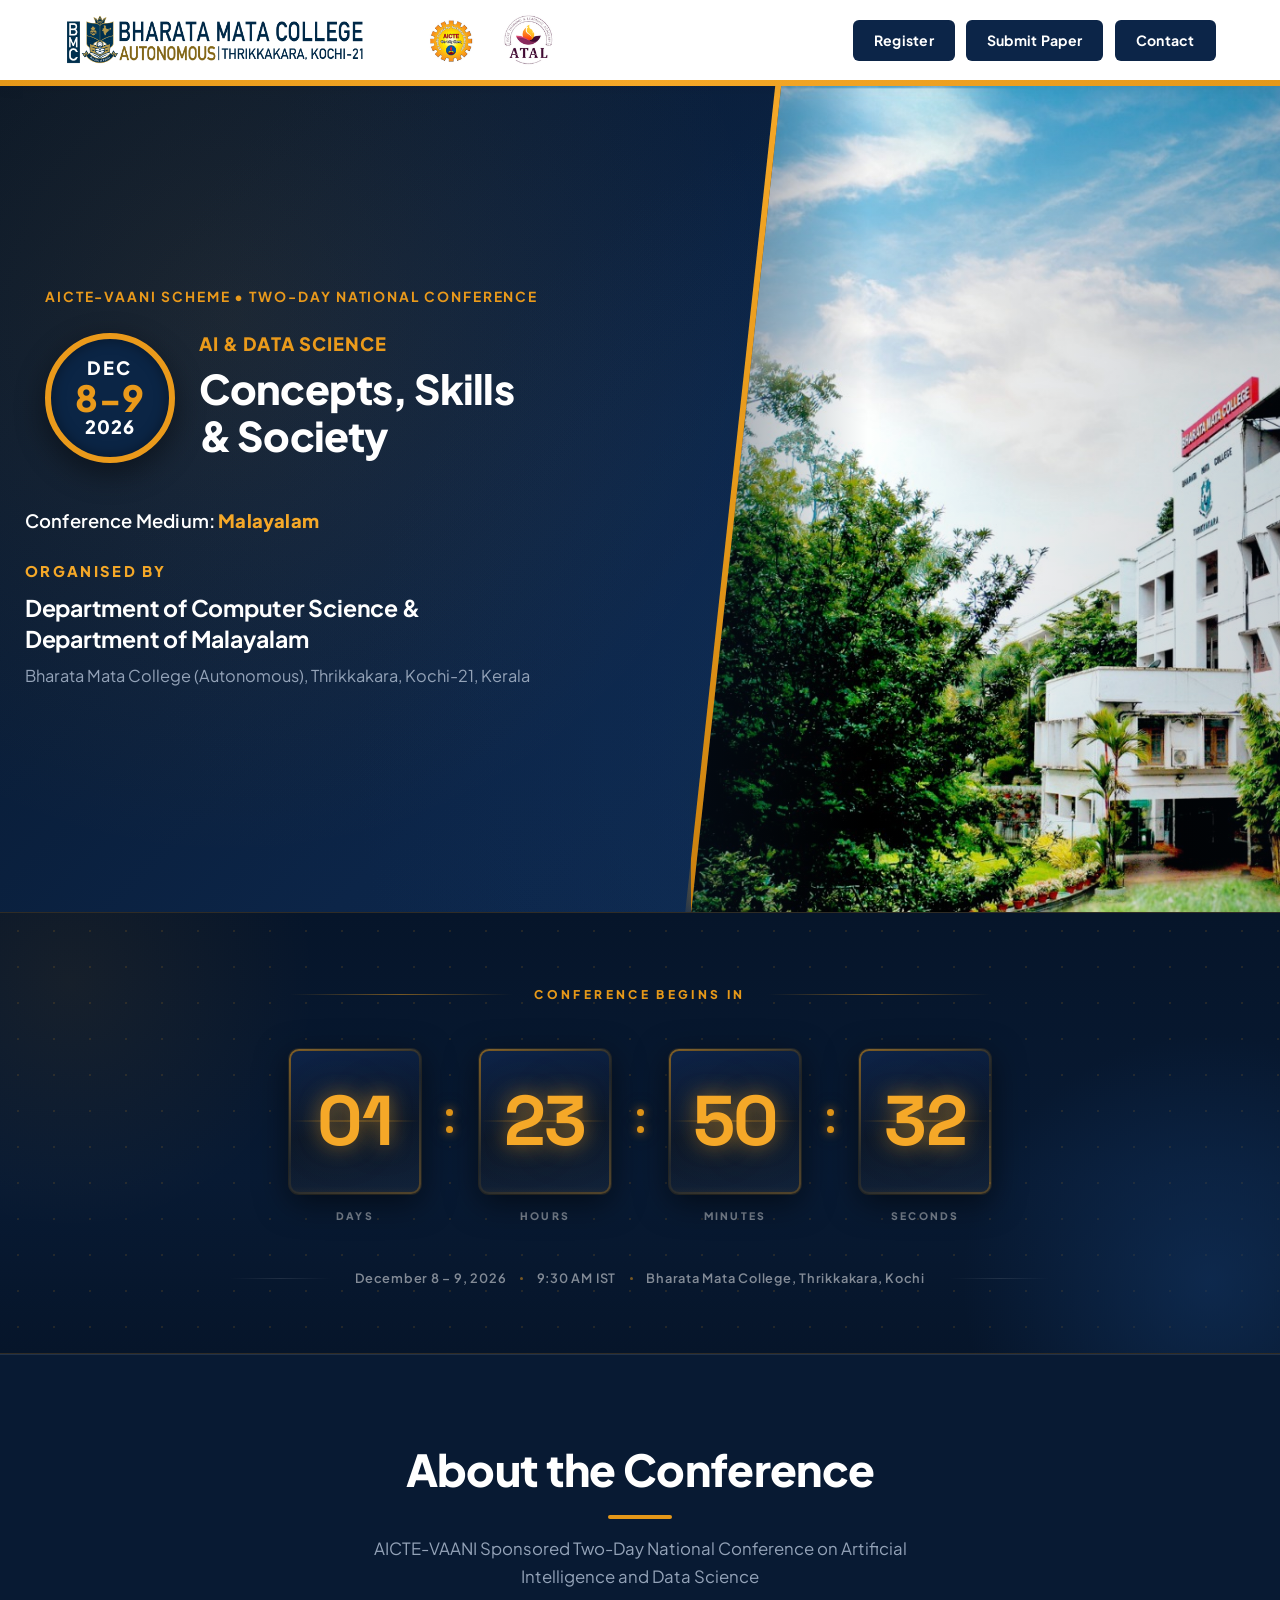
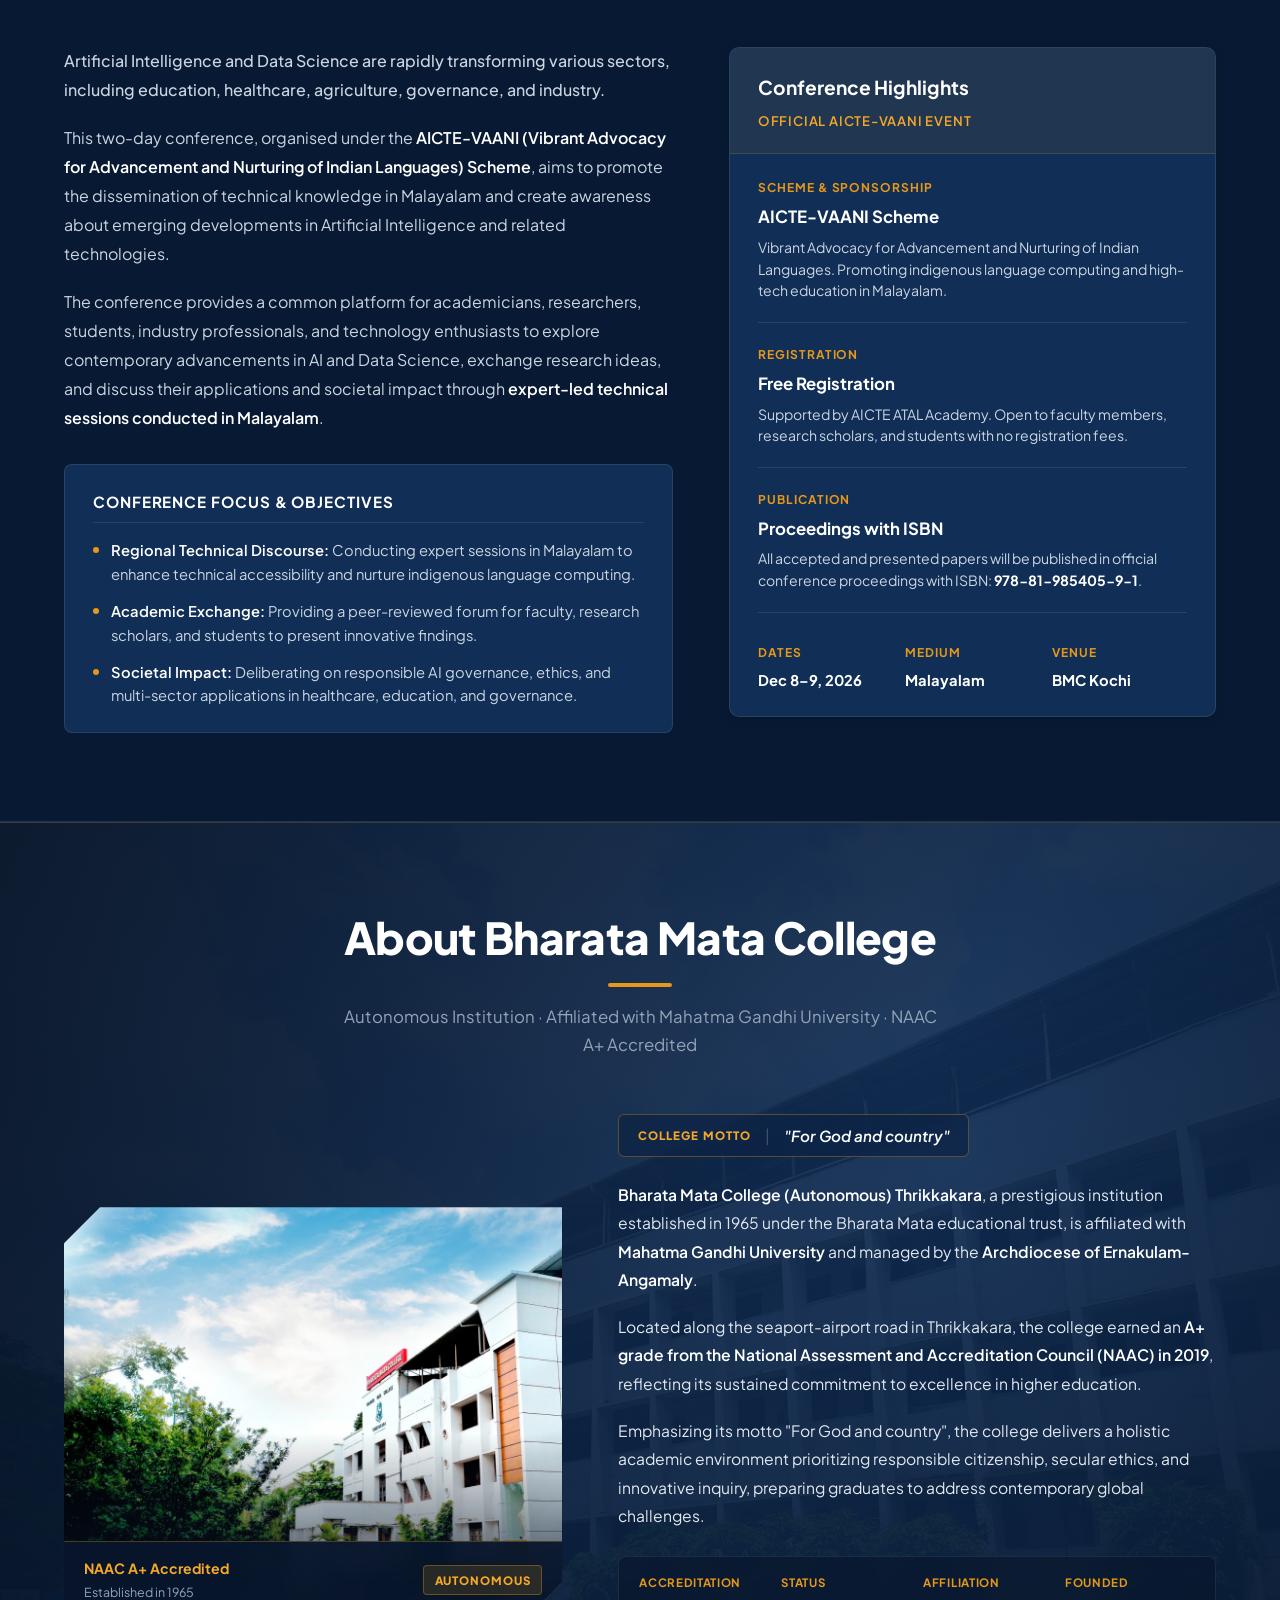
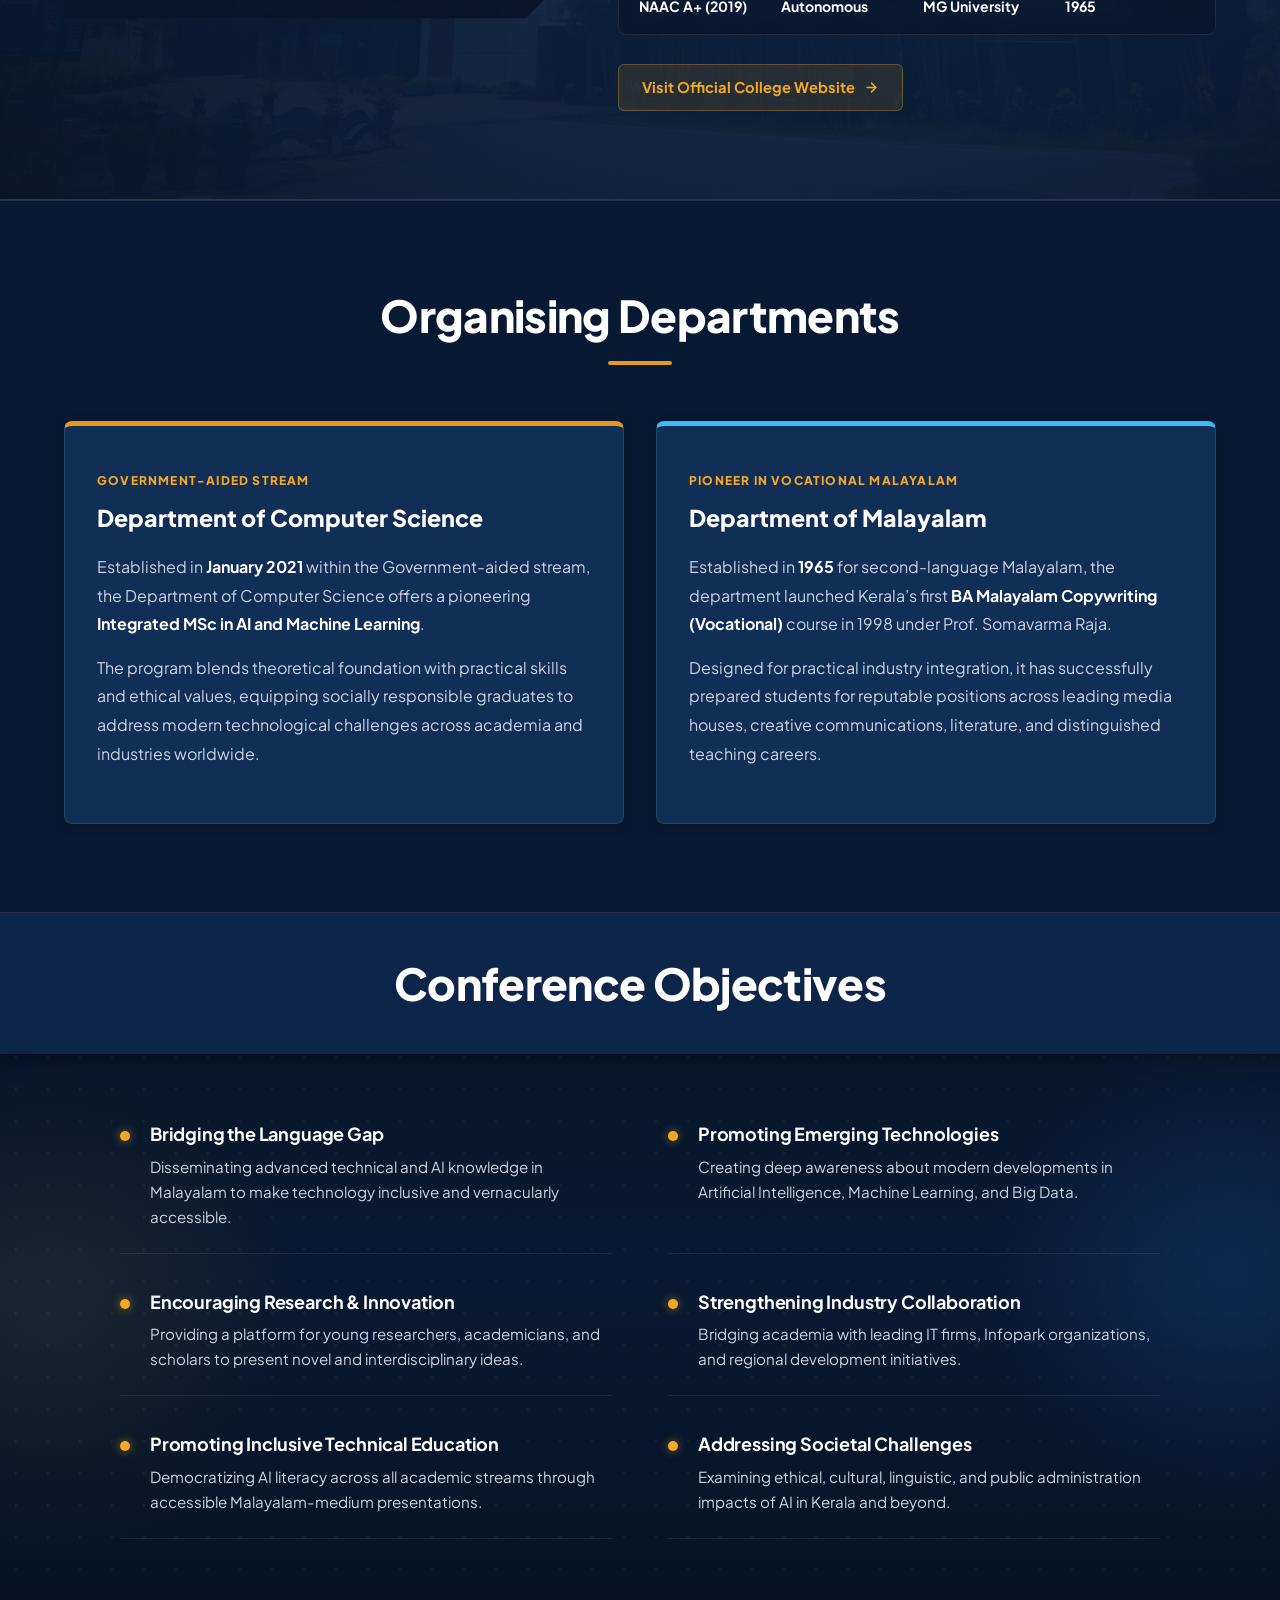
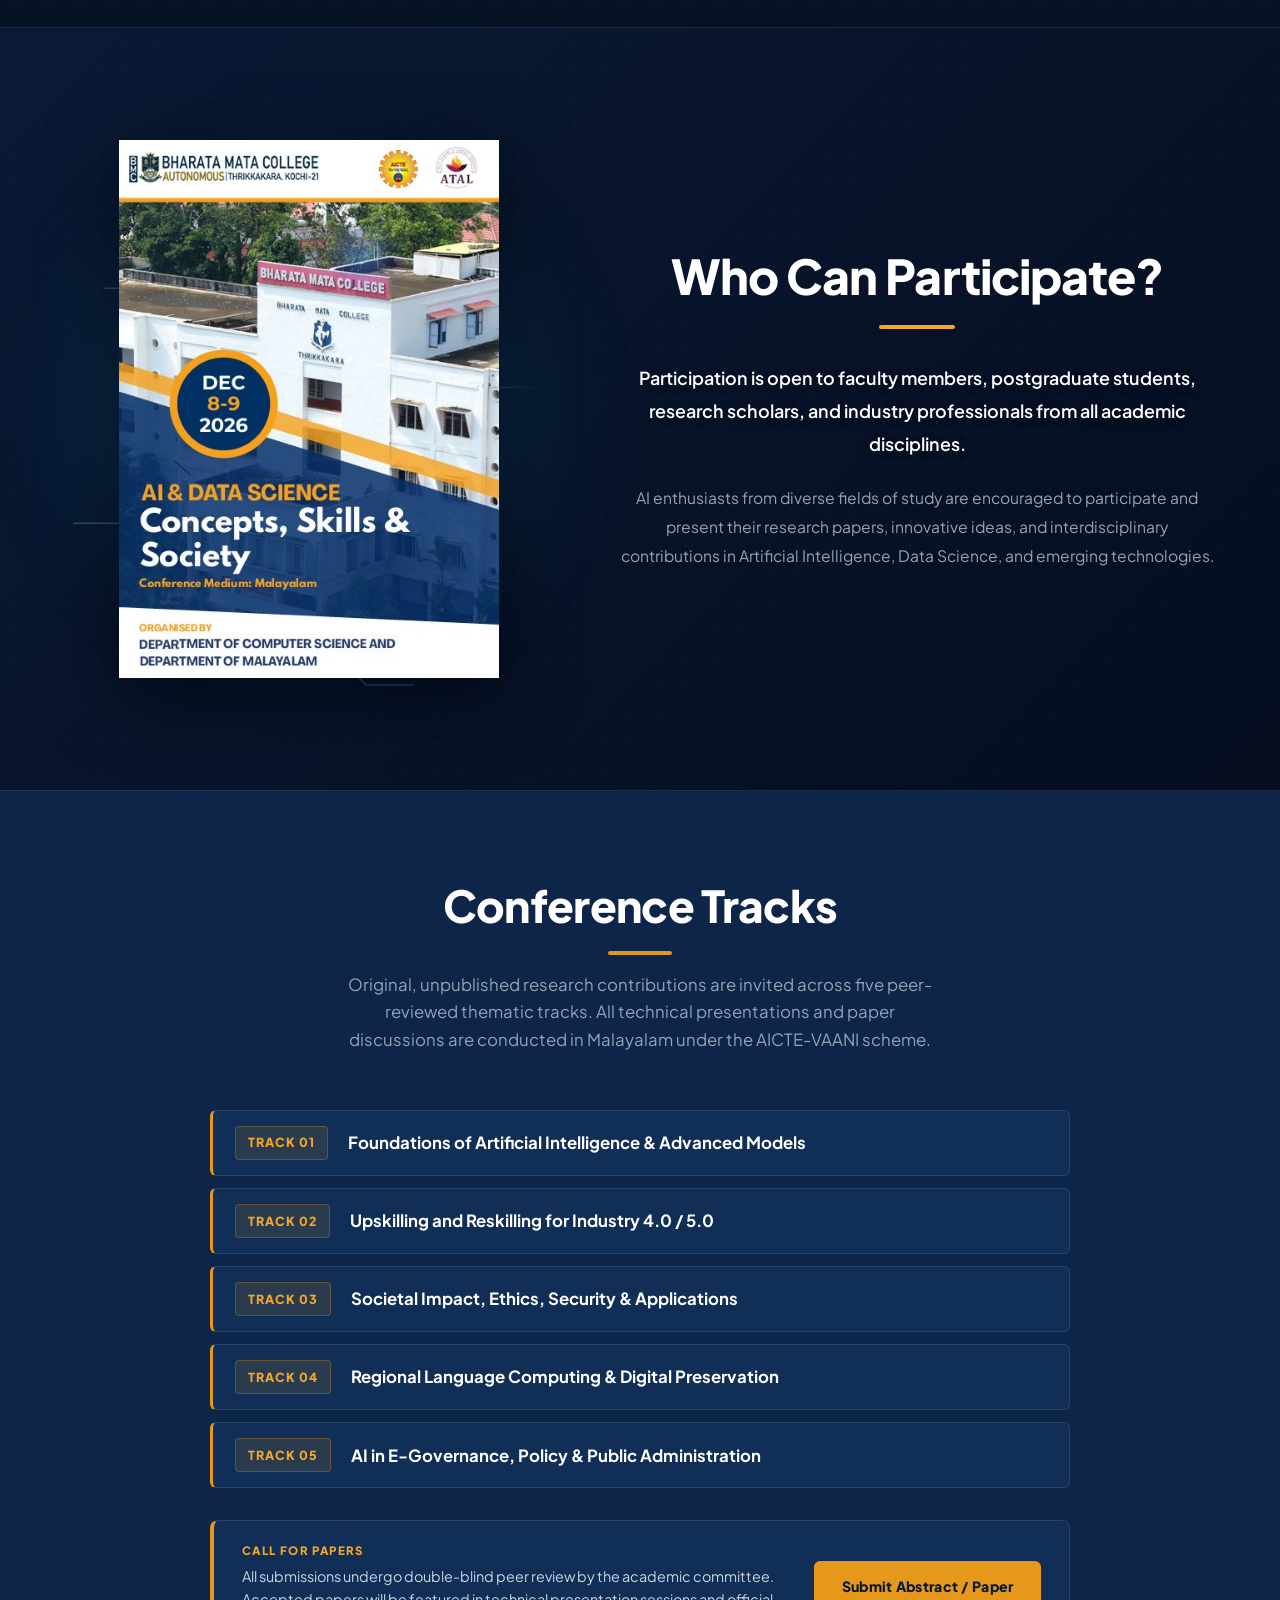
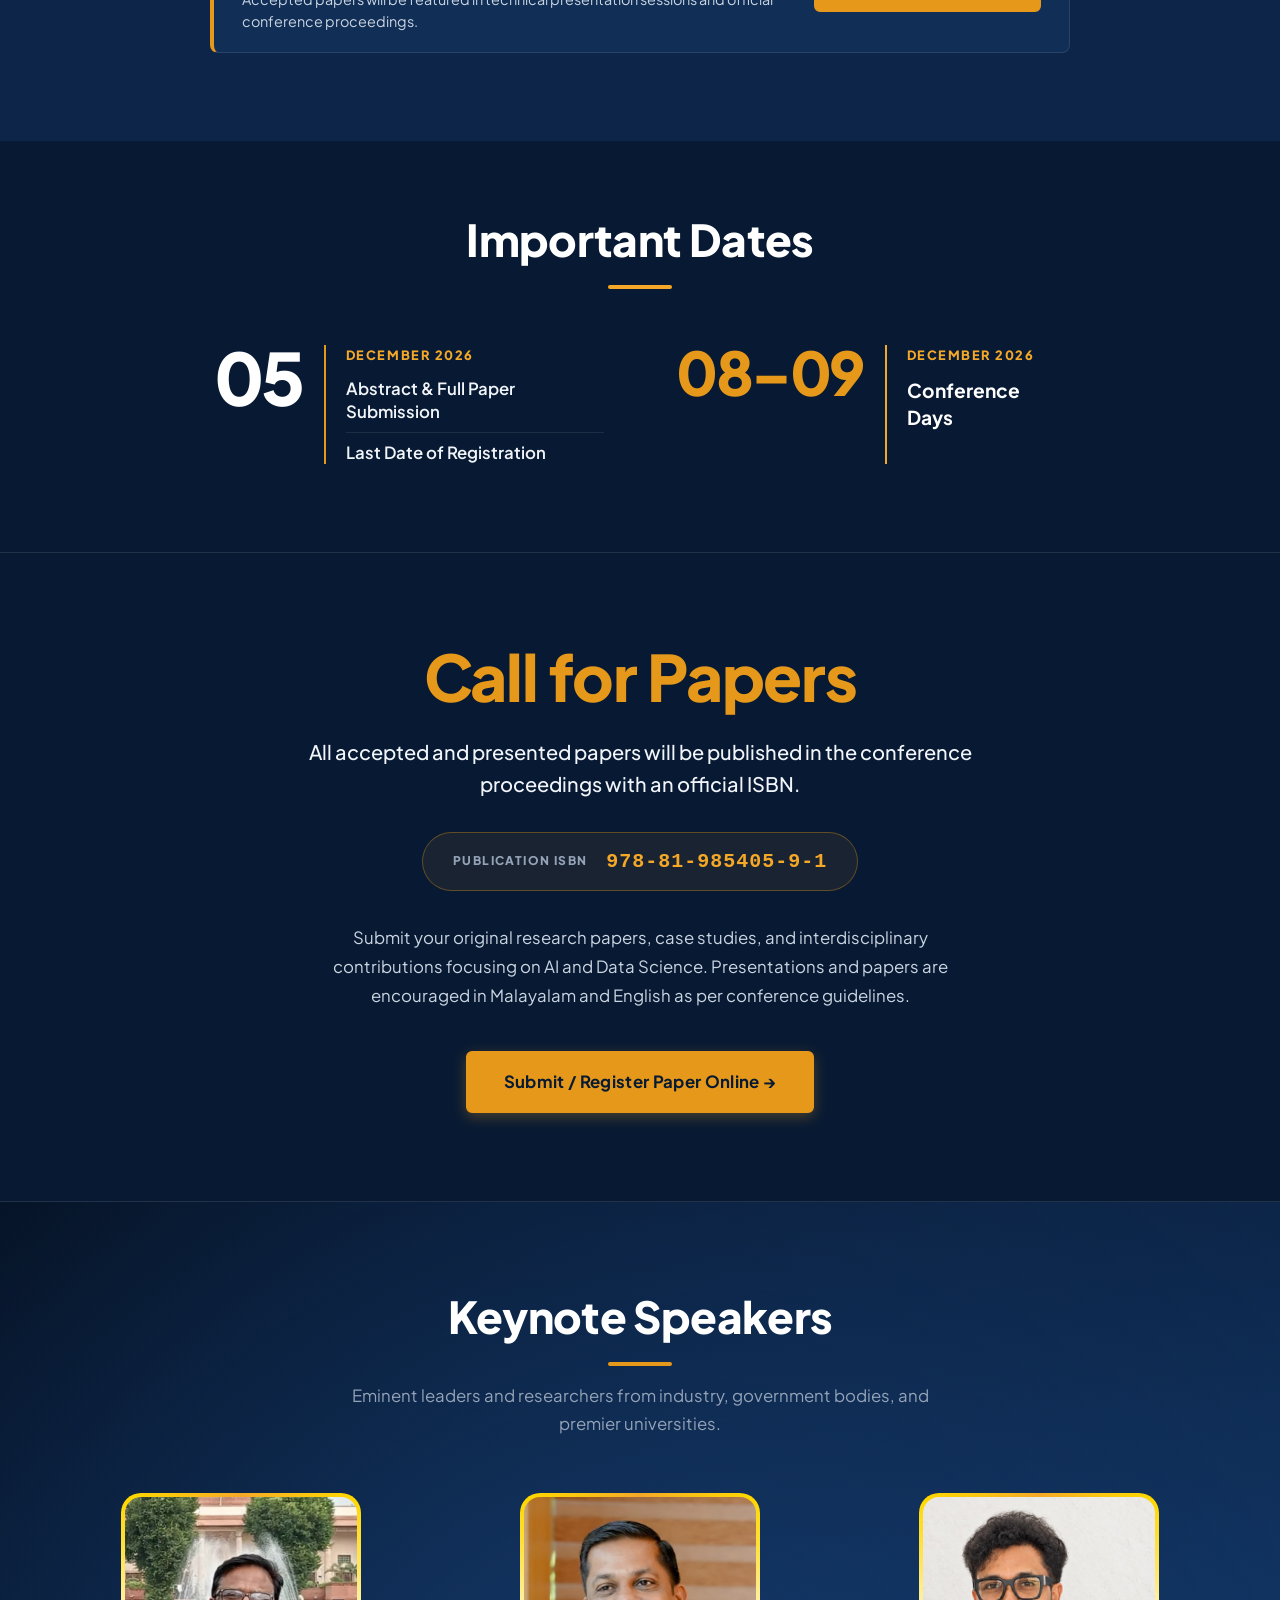
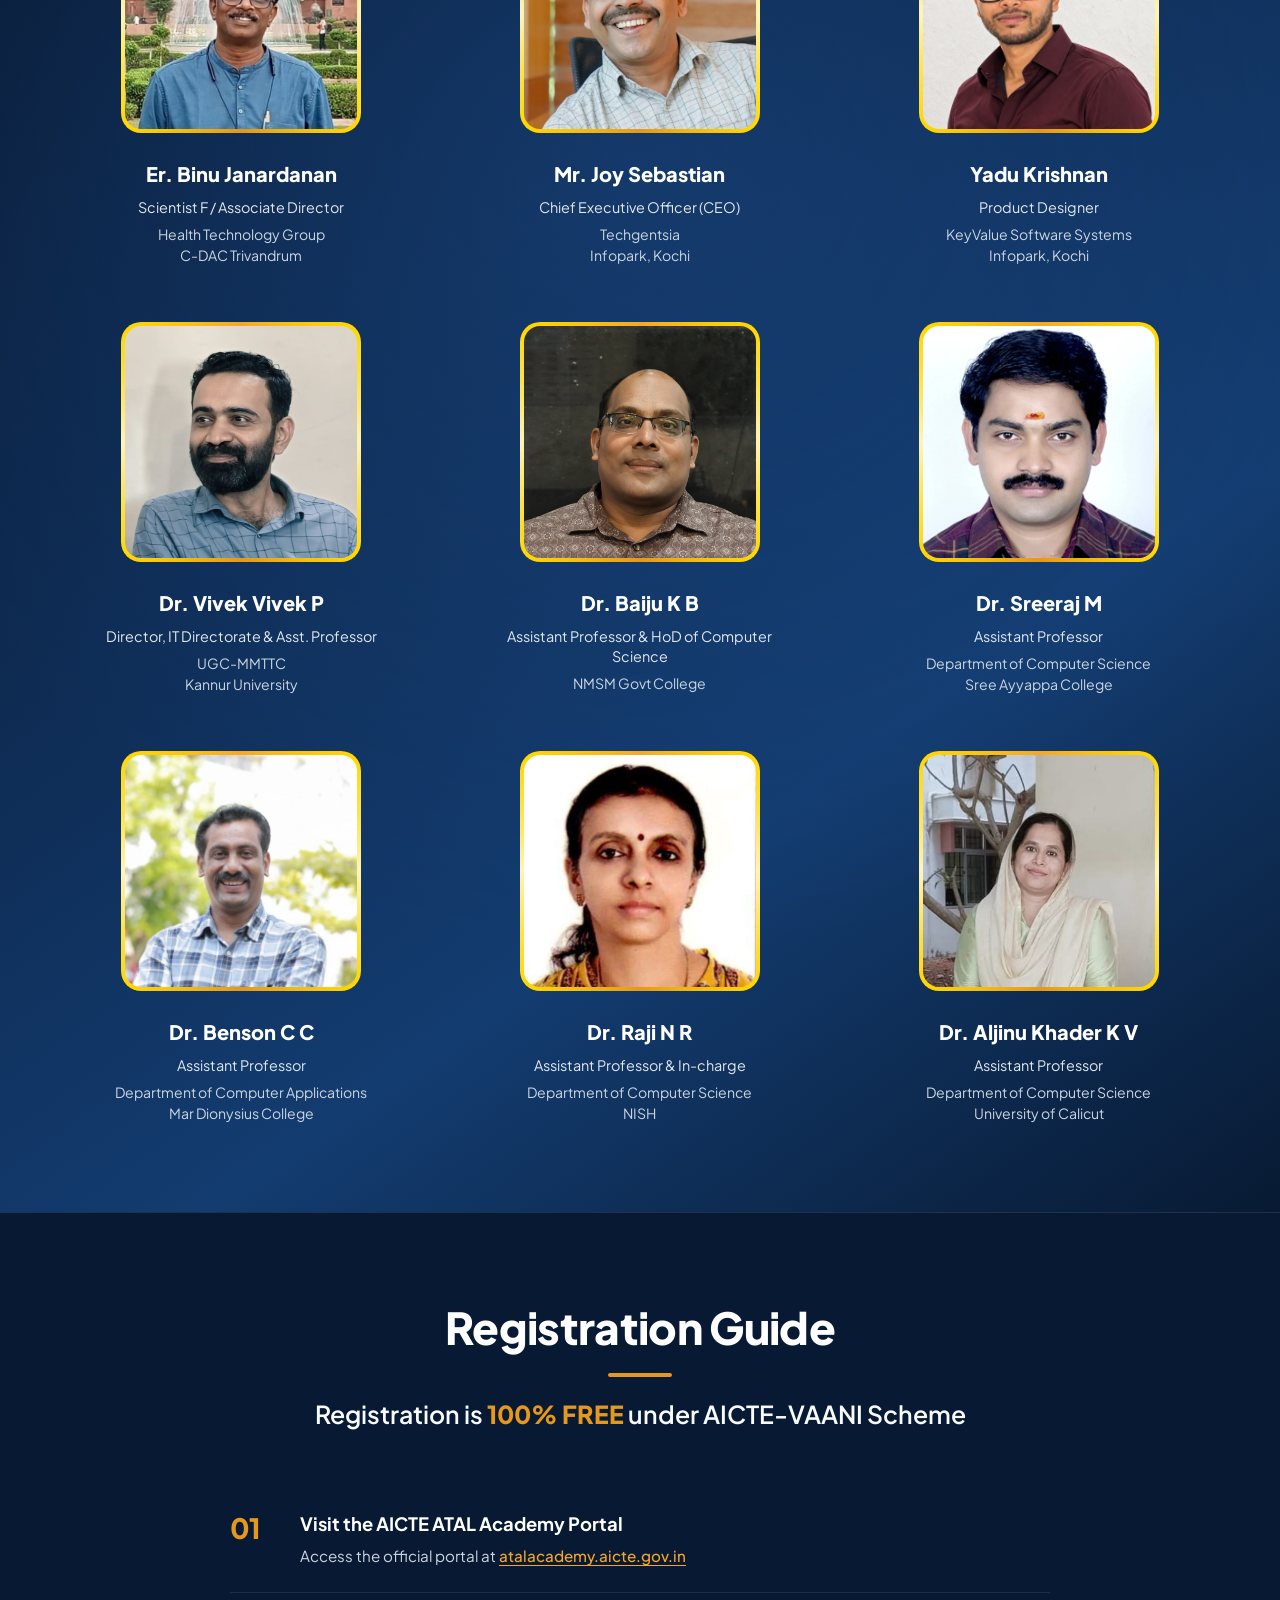
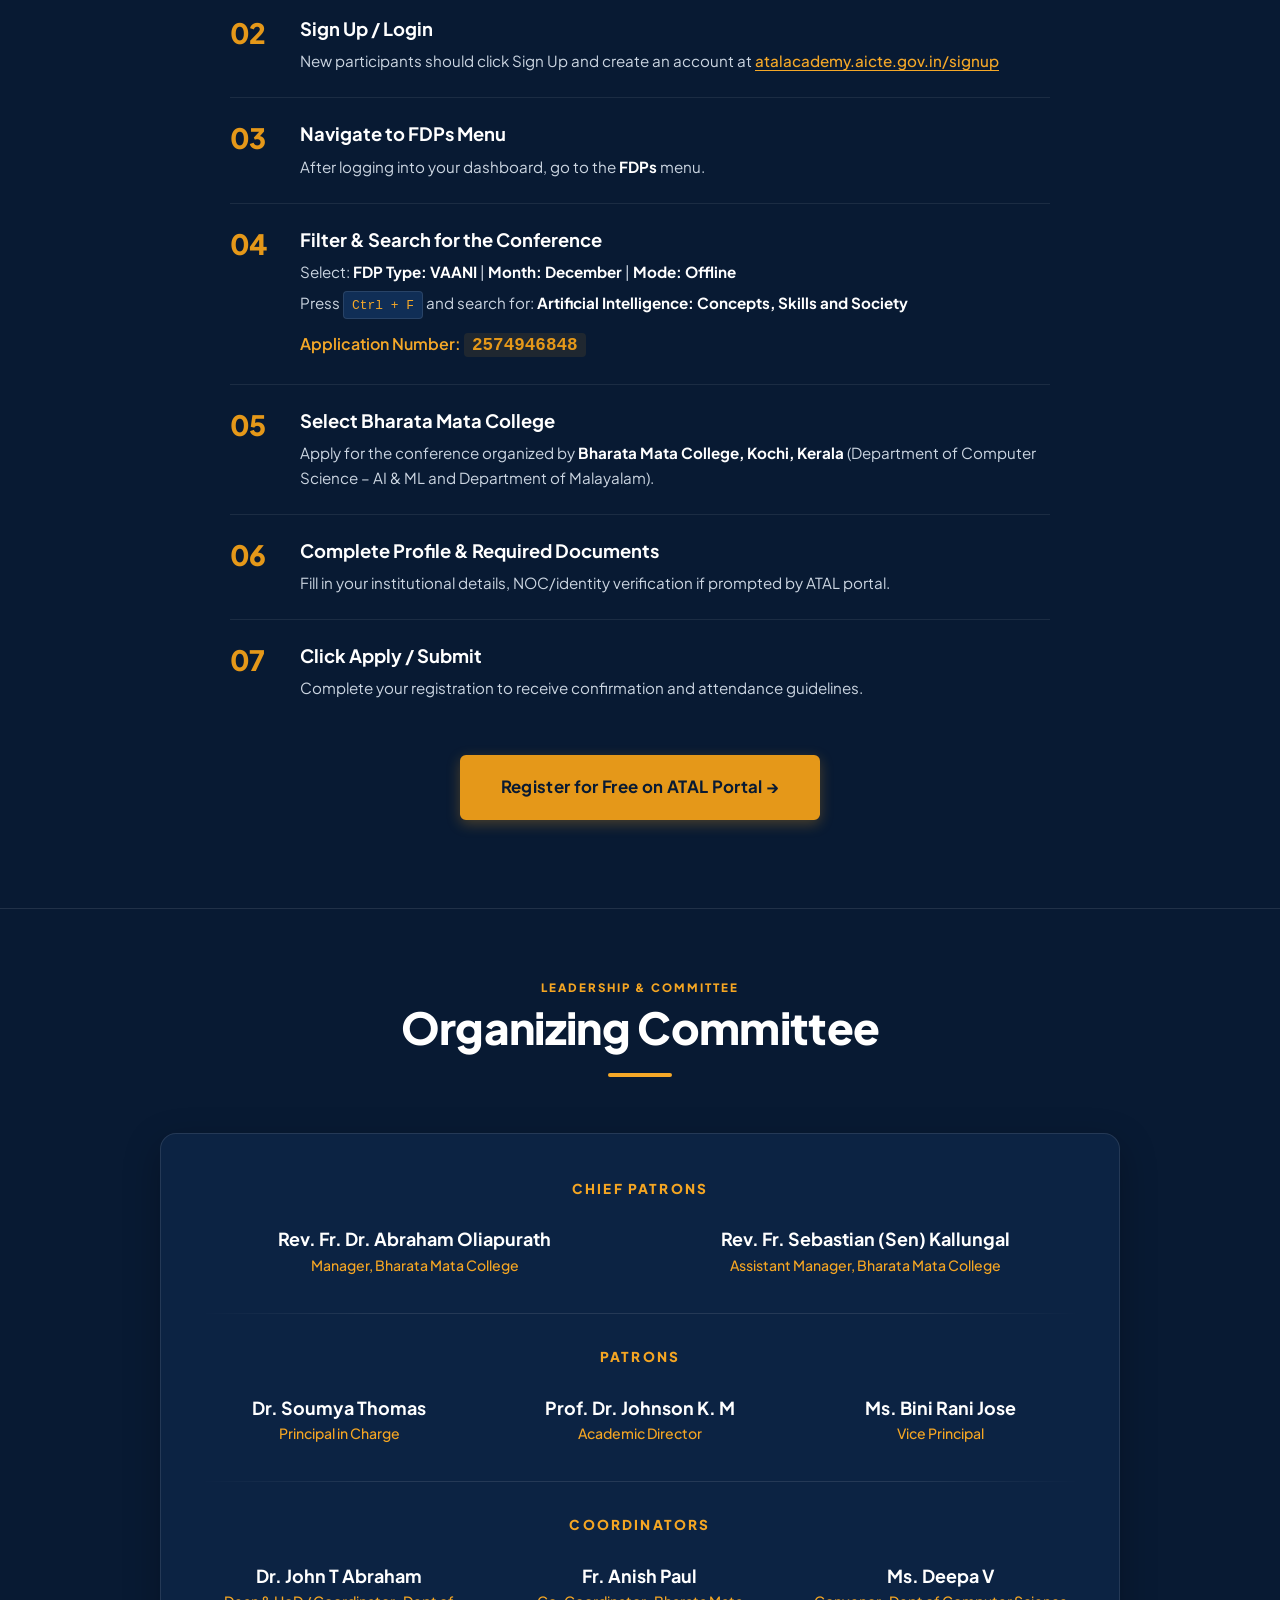
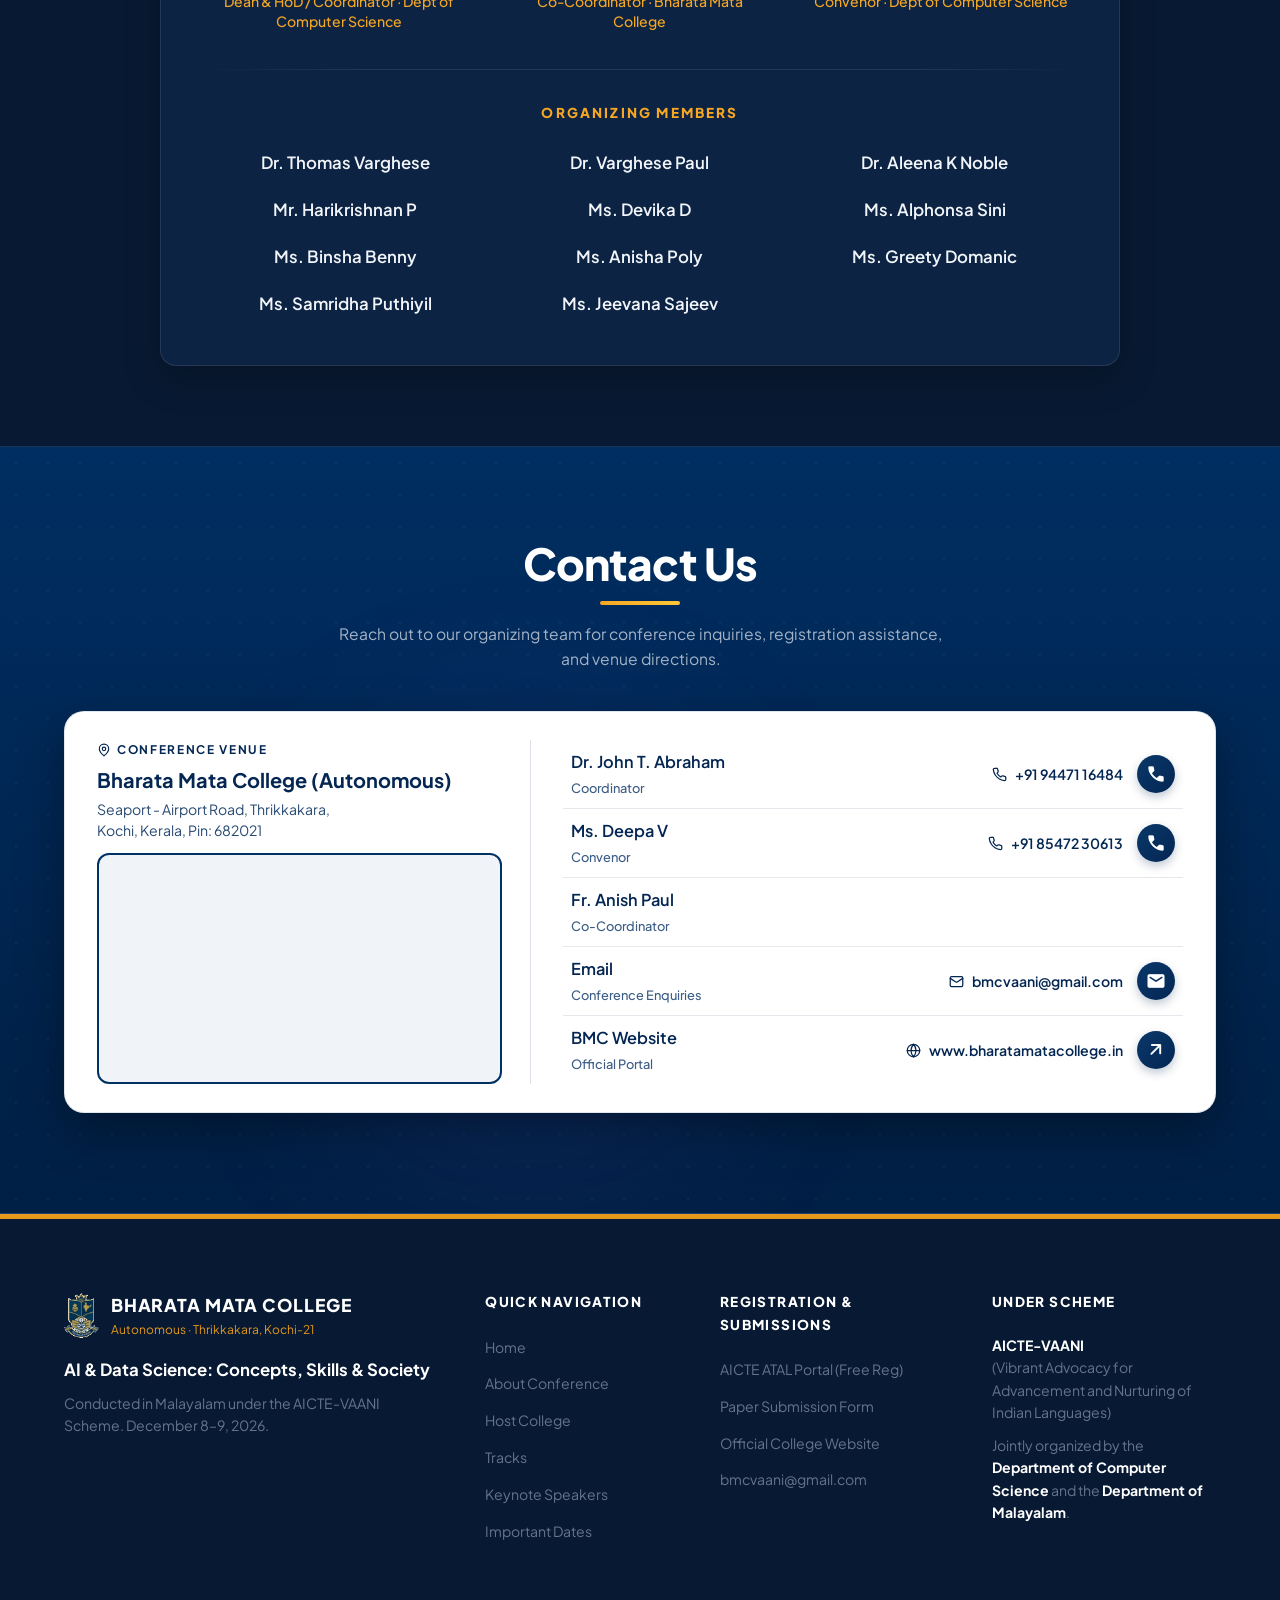
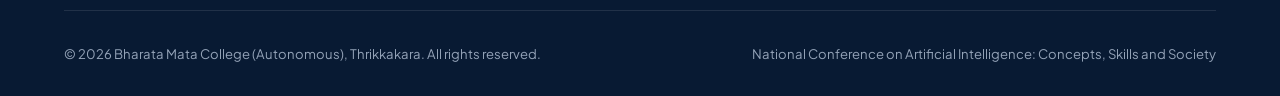
==== index.html @ a4029abe "Refine layout, modernize sections, and optimize mobile responsiveness" ====
<!DOCTYPE html>
<html lang="en">
<!-- ========================================================================== -->
<!-- >>>>> START PART 00: DOCUMENT HEAD & METADATA <<<<< -->
<!-- ========================================================================== -->

<head>
  <meta charset="UTF-8" />
  <meta name="viewport" content="width=device-width, initial-scale=1.0" />
  <meta name="description"
    content="AI & Data Science: Concepts, Skills & Society — A two-day national conference conducted in Malayalam under the AICTE-VAANI Scheme. December 8–9, 2026 at Bharata Mata College (Autonomous), Thrikkakara, Kochi, Kerala." />
  <meta name="keywords"
    content="AI, Data Science, Concepts Skills and Society, Malayalam AI Conference, AICTE VAANI, Bharata Mata College, Thrikkakara, Kochi" />
  <title>AI &amp; Data Science: Concepts, Skills &amp; Society | Bharata Mata College</title>

  <!-- Open Graph -->
  <meta property="og:title" content="AI & Data Science: Concepts, Skills & Society" />
  <meta property="og:description"
    content="Two-day conference in Malayalam under the AICTE-VAANI Scheme. Dec 8-9, 2026 at Bharata Mata College, Kochi." />
  <meta property="og:type" content="website" />

  <!-- Fonts: Garet (local) + Plus Jakarta Sans & Space Grotesk fallback + Google Material Symbols -->
  <link rel="preconnect" href="https://fonts.googleapis.com" />
  <link rel="preconnect" href="https://fonts.gstatic.com" crossorigin />
  <link
    href="https://fonts.googleapis.com/css2?family=Plus+Jakarta+Sans:wght@400;500;600;700;800&family=Space+Grotesk:wght@600;700&display=swap"
    rel="stylesheet" />
  <link rel="stylesheet"
    href="https://fonts.googleapis.com/css2?family=Material+Symbols+Rounded:opsz,wght,FILL,GRAD@20..48,100..700,0..1,-50..200" />
  <link rel="stylesheet" href="style.css" />
</head>
<!-- ========================================================================== -->
<!-- >>>>> END PART 00: DOCUMENT HEAD & METADATA <<<<< -->
<!-- ========================================================================== -->

<body>

  <!-- ========================================================================== -->
  <!-- >>>>> START PART 01: TOP NAVIGATION BAR & ACTION BUTTONS <<<<< -->
  <!-- ========================================================================== -->
  <header class="top-bar" id="topBar">
    <div class="top-bar__container">

      <!-- 3 Logos Group (Left side of Navbar) -->
      <div class="header-logos-group">
        <!-- College Logo Banner (Left) -->
        <div class="header-logo-item header-logo-item--bmc">
          <img src="assets/logos/bmc-full-logo.png" alt="Bharata Mata College Autonomous | Thrikkakara, Kochi-21"
            class="header-logo header-logo--bmc" />
        </div>

        <!-- AICTE & ATAL Logos (Closer together) -->
        <div class="partner-logos-pair">
          <div class="header-logo-item header-logo-item--aicte">
            <img src="assets/logos/aicte-logo.png" alt="AICTE Logo" class="header-logo header-logo--aicte" />
          </div>
          <div class="header-logo-item header-logo-item--atal">
            <img src="assets/logos/atal-logo.png" alt="ATAL Academy Logo" class="header-logo header-logo--atal" />
          </div>
        </div>
      </div>

      <!-- 3 Action Buttons (Right side of Navbar) with Golden Sliding Hover Animation -->
      <div class="header-actions-group">
        <a href="https://atalacademy.aicte.gov.in/" target="_blank" rel="noopener noreferrer" class="nav-gold-btn">
          <span>Register</span>
        </a>
        <a href="https://forms.gle/KteEkgCyCaEmKGit8" target="_blank" rel="noopener noreferrer" class="nav-gold-btn">
          <span>Submit Paper</span>
        </a>
        <a href="#contact" class="nav-gold-btn">
          <span>Contact</span>
        </a>
      </div>

    </div>
    <!-- Bold Gold Accent Bar -->
    <div class="gold-accent-stripe" aria-hidden="true"></div>
  </header>
  <!-- ========================================================================== -->
  <!-- >>>>> END PART 01: TOP NAVIGATION BAR & ACTION BUTTONS <<<<< -->
  <!-- ========================================================================== -->

  <!-- ========================================================================== -->
  <!-- >>>>> START PART 02: HERO SECTION (BROCHURE FRONT COVER) <<<<< -->
  <!-- ========================================================================== -->
  <section id="home" class="hero" aria-label="Conference Banner">

    <div class="hero__bg-ambient" aria-hidden="true"></div>

    <div class="hero__parallelogram-wrap" aria-hidden="true">
      <div class="hero__parallelogram-border"></div>
      <div class="hero__parallelogram-frame" id="heroParallelogramFrame">
        <canvas class="hero__pixel-canvas" id="heroPixelCanvas"></canvas>
        <div class="hero__parallelogram-overlay"></div>
      </div>
    </div>

    <div class="hero__container">
      <div class="hero__content-col">

        <p class="hero__scheme-title">AICTE-VAANI SCHEME &bull; TWO-DAY NATIONAL CONFERENCE</p>

        <div class="hero__title-lockup">
          <div class="hero__date-badge" aria-label="Conference dates: December 8-9, 2026">
            <div class="date-badge__inner">
              <span class="date-badge__month">DEC</span>
              <span class="date-badge__days">8-9</span>
              <span class="date-badge__year">2026</span>
            </div>
          </div>

          <div class="hero__headline-box">
            <span class="hero__overline">AI &amp; DATA SCIENCE</span>
            <h1 class="hero__title">
              Concepts, Skills<br />
              &amp; Society
            </h1>
          </div>
        </div>

        <div class="hero__medium-pill">
          <span>Conference Medium: <strong>Malayalam</strong></span>
        </div>

        <div class="hero__org-card">
          <span class="org-card__label">ORGANISED BY</span>
          <h2 class="org-card__depts">
            Department of Computer Science &amp;<br />
            Department of Malayalam
          </h2>
          <p class="org-card__institution">
            Bharata Mata College (Autonomous), Thrikkakara, Kochi-21, Kerala
          </p>
        </div>

      </div>
    </div>

  </section>

  <!-- ========================================================================== -->
  <!-- >>>>> END PART 02: HERO SECTION (BROCHURE FRONT COVER) <<<<< -->
  <!-- ========================================================================== -->


  <!-- ========================================================================== -->
  <!-- >>>>> START PART 02B: COUNTDOWN TIMER <<<<< -->
  <!-- ========================================================================== -->
  <section id="countdown" class="cd-section" aria-label="Conference Countdown">

    <!-- Animated grid background -->
    <div class="cd-grid-bg" aria-hidden="true"></div>

    <!-- Ambient corner glows -->
    <div class="cd-glow cd-glow--left"  aria-hidden="true"></div>
    <div class="cd-glow cd-glow--right" aria-hidden="true"></div>

    <div class="container">
      <div class="cd-inner">

        <!-- Header -->
        <div class="cd-header">
          <div class="cd-eyebrow">
            <div class="cd-eyebrow__line"></div>
            <span class="cd-eyebrow__text">CONFERENCE BEGINS IN</span>
            <div class="cd-eyebrow__line"></div>
          </div>
        </div>

        <!-- Timer row -->
        <div class="cd-timer" id="cdTimer">

          <!-- DAYS -->
          <div class="cd-unit">
            <div class="cd-box">
              <div class="cd-box__inner">
                <div class="cd-box__scanline" aria-hidden="true"></div>
                <div class="cd-box__divider" aria-hidden="true"></div>
                <span class="cd-digits" id="cd-days">00</span>
              </div>
            </div>
            <span class="cd-label">DAYS</span>
          </div>

          <!-- Colon separator -->
          <div class="cd-sep" aria-hidden="true">
            <span class="cd-sep__dot"></span>
            <span class="cd-sep__dot"></span>
          </div>

          <!-- HOURS -->
          <div class="cd-unit">
            <div class="cd-box">
              <div class="cd-box__inner">
                <div class="cd-box__scanline" aria-hidden="true"></div>
                <div class="cd-box__divider" aria-hidden="true"></div>
                <span class="cd-digits" id="cd-hours">00</span>
              </div>
            </div>
            <span class="cd-label">HOURS</span>
          </div>

          <!-- Colon separator -->
          <div class="cd-sep" aria-hidden="true">
            <span class="cd-sep__dot"></span>
            <span class="cd-sep__dot"></span>
          </div>

          <!-- MINUTES -->
          <div class="cd-unit">
            <div class="cd-box">
              <div class="cd-box__inner">
                <div class="cd-box__scanline" aria-hidden="true"></div>
                <div class="cd-box__divider" aria-hidden="true"></div>
                <span class="cd-digits" id="cd-minutes">00</span>
              </div>
            </div>
            <span class="cd-label">MINUTES</span>
          </div>

          <!-- Colon separator -->
          <div class="cd-sep" aria-hidden="true">
            <span class="cd-sep__dot"></span>
            <span class="cd-sep__dot"></span>
          </div>

          <!-- SECONDS -->
          <div class="cd-unit">
            <div class="cd-box">
              <div class="cd-box__inner">
                <div class="cd-box__scanline" aria-hidden="true"></div>
                <div class="cd-box__divider" aria-hidden="true"></div>
                <span class="cd-digits" id="cd-seconds">00</span>
              </div>
            </div>
            <span class="cd-label">SECONDS</span>
          </div>

        </div>

        <!-- Bottom info strip -->
        <div class="cd-info-strip">
          <div class="cd-info-strip__line"></div>
          <div class="cd-info-strip__content">
            <span class="cd-info-item">December 8 &ndash; 9, 2026</span>
            <span class="cd-info-dot" aria-hidden="true"></span>
            <span class="cd-info-item">9:30 AM IST</span>
            <span class="cd-info-dot" aria-hidden="true"></span>
            <span class="cd-info-item">Bharata Mata College, Thrikkakara, Kochi</span>
          </div>
          <div class="cd-info-strip__line"></div>
        </div>

      </div>
    </div>
  </section>
  <!-- ========================================================================== -->
  <!-- >>>>> END PART 02B: COUNTDOWN TIMER <<<<< -->
  <!-- ========================================================================== -->



  <!-- ========================================================================== -->
  <!-- >>>>> START PART 03: ABOUT THE CONFERENCE <<<<< -->
  <!-- ========================================================================== -->
  <section id="about" class="section section--light">
    <div class="container">
      <div class="section-title-wrap">
        <h2 class="section-heading">About the Conference</h2>
        <div class="title-underline"></div>
        <p class="section-caption">AICTE-VAANI Sponsored Two-Day National Conference on Artificial Intelligence and Data Science</p>
      </div>

      <div class="about-grid">
        <!-- Narrative Column -->
        <div class="about-narrative">
          <p class="lead-paragraph">
            Artificial Intelligence and Data Science are rapidly transforming various sectors, including education,
            healthcare, agriculture, governance, and industry.
          </p>
          <p>
            This two-day conference, organised under the <strong>AICTE-VAANI (Vibrant Advocacy for Advancement and
              Nurturing of Indian Languages) Scheme</strong>, aims to promote the dissemination of technical knowledge
            in Malayalam and create awareness about emerging developments in Artificial Intelligence and related
            technologies.
          </p>
          <p>
            The conference provides a common platform for academicians, researchers, students, industry professionals,
            and technology enthusiasts to explore contemporary advancements in AI and Data Science, exchange research
            ideas, and discuss their applications and societal impact through <strong>expert-led technical sessions
              conducted in Malayalam</strong>.
          </p>

          <!-- Structured Conference Objectives -->
          <div class="about-key-points">
            <h4 class="about-points-title">Conference Focus &amp; Objectives</h4>
            <ul class="about-points-list">
              <li>
                <span class="point-bullet"></span>
                <span><strong>Regional Technical Discourse:</strong> Conducting expert sessions in Malayalam to enhance technical accessibility and nurture indigenous language computing.</span>
              </li>
              <li>
                <span class="point-bullet"></span>
                <span><strong>Academic Exchange:</strong> Providing a peer-reviewed forum for faculty, research scholars, and students to present innovative findings.</span>
              </li>
              <li>
                <span class="point-bullet"></span>
                <span><strong>Societal Impact:</strong> Deliberating on responsible AI governance, ethics, and multi-sector applications in healthcare, education, and governance.</span>
              </li>
            </ul>
          </div>
        </div>

        <!-- Institutional Highlights Sidebar -->
        <div class="about-sidebar">
          <div class="about-info-panel">
            <div class="info-panel-header">
              <h3 class="info-panel-title">Conference Highlights</h3>
              <span class="info-panel-subtitle">Official AICTE-VAANI Event</span>
            </div>

            <div class="info-panel-body">
              <div class="info-item">
                <span class="info-label">Scheme &amp; Sponsorship</span>
                <h4 class="info-heading">AICTE-VAANI Scheme</h4>
                <p class="info-text">
                  Vibrant Advocacy for Advancement and Nurturing of Indian Languages. Promoting indigenous language computing and high-tech education in Malayalam.
                </p>
              </div>

              <div class="info-item">
                <span class="info-label">Registration</span>
                <h4 class="info-heading">Free Registration</h4>
                <p class="info-text">
                  Supported by AICTE ATAL Academy. Open to faculty members, research scholars, and students with no registration fees.
                </p>
              </div>

              <div class="info-item">
                <span class="info-label">Publication</span>
                <h4 class="info-heading">Proceedings with ISBN</h4>
                <p class="info-text">
                  All accepted and presented papers will be published in official conference proceedings with ISBN: <strong>978-81-985405-9-1</strong>.
                </p>
              </div>

              <div class="info-item info-item--footer">
                <div class="info-meta-row">
                  <div>
                    <span class="info-label">Dates</span>
                    <span class="info-meta-val">Dec 8–9, 2026</span>
                  </div>
                  <div>
                    <span class="info-label">Medium</span>
                    <span class="info-meta-val">Malayalam</span>
                  </div>
                  <div>
                    <span class="info-label">Venue</span>
                    <span class="info-meta-val">BMC Kochi</span>
                  </div>
                </div>
              </div>
            </div>
          </div>
        </div>
      </div>
    </div>
  </section>
  <!-- ========================================================================== -->
  <!-- >>>>> END PART 03: ABOUT THE CONFERENCE <<<<< -->
  <!-- ========================================================================== -->



  <!-- ========================================================================== -->
  <!-- >>>>> START PART 04: ABOUT BHARATA MATA COLLEGE <<<<< -->
  <!-- ========================================================================== -->
  <section id="college" class="section section--white">
    <div class="container">
      <div class="section-title-wrap">
        <h2 class="section-heading">About Bharata Mata College</h2>
        <div class="title-underline"></div>
        <p class="section-caption">Autonomous Institution · Affiliated with Mahatma Gandhi University · NAAC A+ Accredited</p>
      </div>

      <div class="college-grid">
        <!-- Solid Stylish Geometric Shape -->
        <div class="college-geom-wrapper">
          <div class="college-geom-frame">
            <img src="assets/college/bmc.jpg" alt="Bharata Mata College Campus Thrikkakara" class="college-photo"
              onerror="this.src='assets/college/college-campus.jpg';" />
            <div class="college-photo-overlay" aria-hidden="true"></div>
            <div class="college-geom-badge">
              <div class="geom-badge-item">
                <span class="geom-badge-gold">NAAC A+ Accredited</span>
                <span class="geom-badge-sub">Established in 1965</span>
              </div>
              <span class="geom-badge-tag">AUTONOMOUS</span>
            </div>
          </div>
        </div>

        <!-- Institutional Narrative and Details -->
        <div class="college-info-box">
          <div class="college-motto-bar">
            <span class="motto-label">College Motto</span>
            <span class="motto-divider" aria-hidden="true">|</span>
            <span class="motto-text">"For God and country"</span>
          </div>

          <p>
            <strong>Bharata Mata College (Autonomous) Thrikkakara</strong>, a prestigious institution established in
            1965 under the Bharata Mata educational trust, is affiliated with <strong>Mahatma Gandhi University</strong>
            and managed by the <strong>Archdiocese of Ernakulam-Angamaly</strong>.
          </p>
          <p>
            Located along the seaport-airport road in Thrikkakara, the college earned an <strong>A+ grade from the
              National Assessment and Accreditation Council (NAAC) in 2019</strong>, reflecting its sustained commitment
            to excellence in higher education.
          </p>
          <p>
            Emphasizing its motto "For God and country", the college delivers a holistic academic environment
            prioritizing responsible citizenship, secular ethics, and innovative inquiry, preparing graduates to address
            contemporary global challenges.
          </p>

          <!-- Key Institutional Badges Grid -->
          <div class="college-meta-grid">
            <div class="college-meta-item">
              <span class="meta-label">Accreditation</span>
              <span class="meta-val">NAAC A+ (2019)</span>
            </div>
            <div class="college-meta-item">
              <span class="meta-label">Status</span>
              <span class="meta-val">Autonomous</span>
            </div>
            <div class="college-meta-item">
              <span class="meta-label">Affiliation</span>
              <span class="meta-val">MG University</span>
            </div>
            <div class="college-meta-item">
              <span class="meta-label">Founded</span>
              <span class="meta-val">1965</span>
            </div>
          </div>

          <a href="https://www.bharatamatacollege.in/" target="_blank" rel="noopener noreferrer" class="college-portal-link">
            <span>Visit Official College Website</span>
            <svg width="15" height="15" viewBox="0 0 24 24" fill="none" stroke="currentColor" stroke-width="2.5" stroke-linecap="round" stroke-linejoin="round">
              <line x1="5" y1="12" x2="19" y2="12"></line>
              <polyline points="12 5 19 12 12 19"></polyline>
            </svg>
          </a>
        </div>
      </div>
    </div>
  </section>
  <!-- ========================================================================== -->
  <!-- >>>>> END PART 04: ABOUT BHARATA MATA COLLEGE <<<<< -->
  <!-- ========================================================================== -->



  <!-- ========================================================================== -->
  <!-- >>>>> START PART 05: ABOUT THE DEPARTMENTS <<<<< -->
  <!-- ========================================================================== -->
  <section id="departments" class="section section--light">
    <div class="container">
      <div class="section-title-wrap">
        <h2 class="section-heading">Organising Departments</h2>
        <div class="title-underline"></div>
      </div>

      <div class="depts-grid">
        <div class="dept-box">
          <div class="dept-header-tag">Government-Aided Stream</div>
          <h3 class="dept-title">Department of Computer Science</h3>
          <p class="dept-desc">
            Established in <strong>January 2021</strong> within the Government-aided stream, the Department of Computer
            Science offers a pioneering <strong>Integrated MSc in AI and Machine Learning</strong>.
          </p>
          <p class="dept-desc">
            The program blends theoretical foundation with practical skills and ethical values, equipping socially
            responsible graduates to address modern technological challenges across academia and industries worldwide.
          </p>
        </div>

        <div class="dept-box">
          <div class="dept-header-tag">Pioneer in Vocational Malayalam</div>
          <h3 class="dept-title">Department of Malayalam</h3>
          <p class="dept-desc">
            Established in <strong>1965</strong> for second-language Malayalam, the department launched Kerala’s first
            <strong>BA Malayalam Copywriting (Vocational)</strong> course in 1998 under Prof. Somavarma Raja.
          </p>
          <p class="dept-desc">
            Designed for practical industry integration, it has successfully prepared students for reputable positions
            across leading media houses, creative communications, literature, and distinguished teaching careers.
          </p>
        </div>
      </div>
    </div>
  </section>
  <!-- ========================================================================== -->
  <!-- >>>>> END PART 05: ABOUT THE DEPARTMENTS <<<<< -->
  <!-- ========================================================================== -->



  <!-- ========================================================================== -->
  <!-- >>>>> START PART 06: CONFERENCE OBJECTIVES <<<<< -->
  <!-- ========================================================================== -->
  <section id="objectives" class="objectives-section">
    <!-- Faint Dot Grid & Ambient Glow Designs -->
    <div class="objectives-bg-grid" aria-hidden="true"></div>
    <div class="objectives-bg-glow objectives-bg-glow--left" aria-hidden="true"></div>
    <div class="objectives-bg-glow objectives-bg-glow--right" aria-hidden="true"></div>

    <!-- Top Full-Width Blue Rectangle Banner -->
    <div class="objectives-header-banner">
      <div class="container">
        <h2 class="section-heading objectives-banner-heading">Conference Objectives</h2>
      </div>
    </div>

    <!-- Darker Blue Body Container with Inverted Colors for High Visibility -->
    <div class="container objectives-body-container">
      <div class="objectives-container">
        <ul class="objectives-bullet-list">
          <li class="objective-bullet-item">
            <span class="objective-bullet-dot" aria-hidden="true"></span>
            <div class="objective-bullet-content">
              <h3 class="objective-bullet-title">Bridging the Language Gap</h3>
              <p class="objective-bullet-desc">Disseminating advanced technical and AI knowledge in Malayalam to make technology inclusive and vernacularly accessible.</p>
            </div>
          </li>

          <li class="objective-bullet-item">
            <span class="objective-bullet-dot" aria-hidden="true"></span>
            <div class="objective-bullet-content">
              <h3 class="objective-bullet-title">Promoting Emerging Technologies</h3>
              <p class="objective-bullet-desc">Creating deep awareness about modern developments in Artificial Intelligence, Machine Learning, and Big Data.</p>
            </div>
          </li>

          <li class="objective-bullet-item">
            <span class="objective-bullet-dot" aria-hidden="true"></span>
            <div class="objective-bullet-content">
              <h3 class="objective-bullet-title">Encouraging Research &amp; Innovation</h3>
              <p class="objective-bullet-desc">Providing a platform for young researchers, academicians, and scholars to present novel and interdisciplinary ideas.</p>
            </div>
          </li>

          <li class="objective-bullet-item">
            <span class="objective-bullet-dot" aria-hidden="true"></span>
            <div class="objective-bullet-content">
              <h3 class="objective-bullet-title">Strengthening Industry Collaboration</h3>
              <p class="objective-bullet-desc">Bridging academia with leading IT firms, Infopark organizations, and regional development initiatives.</p>
            </div>
          </li>

          <li class="objective-bullet-item">
            <span class="objective-bullet-dot" aria-hidden="true"></span>
            <div class="objective-bullet-content">
              <h3 class="objective-bullet-title">Promoting Inclusive Technical Education</h3>
              <p class="objective-bullet-desc">Democratizing AI literacy across all academic streams through accessible Malayalam-medium presentations.</p>
            </div>
          </li>

          <li class="objective-bullet-item">
            <span class="objective-bullet-dot" aria-hidden="true"></span>
            <div class="objective-bullet-content">
              <h3 class="objective-bullet-title">Addressing Societal Challenges</h3>
              <p class="objective-bullet-desc">Examining ethical, cultural, linguistic, and public administration impacts of AI in Kerala and beyond.</p>
            </div>
          </li>
        </ul>
      </div>
    </div>
  </section>
  <!-- ========================================================================== -->
  <!-- >>>>> END PART 06: CONFERENCE OBJECTIVES <<<<< -->
  <!-- ========================================================================== -->



  <!-- ========================================================================== -->
  <!-- >>>>> START PART 07: WHO CAN PARTICIPATE <<<<< -->
  <!-- ========================================================================== -->
  <section id="participate" class="section section--light participate-section">
    <!-- Faint Dot Grid Overlay -->
    <div class="participate-grid-bg" aria-hidden="true"></div>

    <div class="container">
      <div class="participate-layout">

        <!-- Left Column: Robot Illustration, Animated PCB Traces & Glass Pills -->
        <div class="participate-image-col">

          <!-- Soft Blurred Radial Glow Behind Robot -->
          <div class="participate-glow" aria-hidden="true"></div>

          <!-- Stage Container for Robot, SVG Circuit Traces, and Floating Badges -->
          <div class="participate-stage">

            <!-- Animated Circuit-Board Traces (SVG Layer) -->
            <svg class="participate-pcb-svg" viewBox="0 0 540 540" fill="none" xmlns="http://www.w3.org/2000/svg"
              aria-hidden="true">
              <defs>
                <!-- Linear Gradient for Traces running toward the text side (fades out) -->
                <linearGradient id="pcb-fade-right" x1="0%" y1="0%" x2="100%" y2="0%">
                  <stop offset="0%" stop-color="#38bdf8" stop-opacity="0.35" />
                  <stop offset="70%" stop-color="#38bdf8" stop-opacity="0.2" />
                  <stop offset="100%" stop-color="#38bdf8" stop-opacity="0" />
                </linearGradient>
                <!-- Pulse Gradient for glowing packets (Pure White) -->
                <linearGradient id="pcb-pulse-grad" x1="0%" y1="0%" x2="100%" y2="100%">
                  <stop offset="0%" stop-color="#ffffff" />
                  <stop offset="60%" stop-color="#ffffff" stop-opacity="0.85" />
                  <stop offset="100%" stop-color="#ffffff" stop-opacity="0" />
                </linearGradient>
                <!-- Soft Glow Filter -->
                <filter id="pcb-glow" x="-20%" y="-20%" width="140%" height="140%">
                  <feGaussianBlur stdDeviation="2.5" result="blur" />
                  <feMerge>
                    <feMergeNode in="blur" />
                    <feMergeNode in="SourceGraphic" />
                  </feMerge>
                </filter>
              </defs>

              <!-- TRACE 1: Branching toward Top -->
              <path class="pcb-trace" id="trace-top" d="M 265 200 L 265 110 L 285 90 L 285 45" />
              <path class="pcb-pulse pulse-top" d="M 265 200 L 265 110 L 285 90 L 285 45" />

              <!-- TRACE 2: Branching toward Top-Left -->
              <path class="pcb-trace" id="trace-top-left" d="M 230 250 L 175 250 L 125 200 L 125 155 L 75 155" />
              <path class="pcb-pulse pulse-top-left" d="M 230 250 L 175 250 L 125 200 L 125 155 L 75 155" />

              <!-- TRACE 3: Branching toward Mid-Left -->
              <path class="pcb-trace" id="trace-mid-left" d="M 215 330 L 145 330 L 95 380 L 45 380" />
              <path class="pcb-pulse pulse-mid-left" d="M 215 330 L 145 330 L 95 380 L 45 380" />
              <!-- PCB sub-branch -->
              <path class="pcb-trace" d="M 145 330 L 145 420 L 115 450" />

              <!-- TRACE 4: Branching toward Down-Left -->
              <path class="pcb-trace" id="trace-down-left" d="M 245 410 L 245 470 L 195 520 L 120 520" />
              <path class="pcb-pulse pulse-down-left" d="M 245 410 L 245 470 L 195 520 L 120 520" />

              <!-- TRACE 5: Branching toward Right -->
              <path class="pcb-trace pcb-trace--fade" id="trace-right" d="M 345 220 L 400 220 L 440 250 L 495 250" />
              <path class="pcb-pulse pulse-right" d="M 345 220 L 400 220 L 440 250 L 495 250" />

              <!-- TRACE 6: Upward Power Rail (Above Question Mark) -->
              <path class="pcb-trace" id="trace-power-up" d="M 315 140 L 315 65 L 345 35 L 390 35" />
              <path class="pcb-pulse pulse-power-up" d="M 315 140 L 315 65 L 345 35 L 390 35" />

              <!-- TRACE 7: Downward Ground Rail -->
              <path class="pcb-trace" id="trace-power-down" d="M 290 440 L 290 500 L 325 535 L 370 535" />
              <path class="pcb-pulse pulse-power-down" d="M 290 440 L 290 500 L 325 535 L 370 535" />
            </svg>

            <!-- Robot Illustration & Micro-Animations Wrapper -->
            <div class="participate-graphic-wrap">
              <img src="assets/college/brochure-cover.png" alt="Who Can Participate Illustration" class="participate-graphic" />

              <!-- Subtle Pulsing Glow on Question Mark -->
              <div class="question-mark-glow" aria-hidden="true"></div>
            </div>

          </div>
        </div>

        <!-- Right Content Column -->
        <div class="participate-content-col">
          <div class="section-title-wrap participate-title-wrap">
            <h2 class="participate-heading">Who Can Participate?</h2>
            <div class="participate-underline"></div>
          </div>

          <p class="participate-lead">
            Participation is open to faculty members, postgraduate students, research scholars, and industry
            professionals from all academic disciplines.
          </p>
          <p class="participate-muted">
            AI enthusiasts from diverse fields of study are encouraged to participate and present their research papers,
            innovative ideas, and interdisciplinary contributions in Artificial Intelligence, Data Science, and emerging
            technologies.
          </p>
        </div>

      </div>
    </div>
  </section>
  <!-- ========================================================================== -->
  <!-- >>>>> END PART 07: WHO CAN PARTICIPATE <<<<< -->
  <!-- ========================================================================== -->



  <!-- ========================================================================== -->
  <!-- >>>>> START PART 08: CONFERENCE TRACKS (RESEARCH MATRIX) <<<<< -->
  <!-- ========================================================================== -->
  <section id="tracks" class="section section--white">
    <div class="container">
      <div class="section-title-wrap">
        <h2 class="section-heading">Conference Tracks</h2>
        <div class="title-underline"></div>
        <p class="section-caption">Original, unpublished research contributions are invited across five peer-reviewed
          thematic tracks. All technical presentations and paper discussions are conducted in Malayalam under the
          AICTE-VAANI scheme.</p>
      </div>

      <!-- Compact Tracks List -->
      <div class="tracks-compact-container">
        <ul class="tracks-compact-list">
          <li class="track-compact-row">
            <span class="track-compact-badge">Track 01</span>
            <span class="track-compact-title">Foundations of Artificial Intelligence &amp; Advanced Models</span>
          </li>
          <li class="track-compact-row">
            <span class="track-compact-badge">Track 02</span>
            <span class="track-compact-title">Upskilling and Reskilling for Industry 4.0 / 5.0</span>
          </li>
          <li class="track-compact-row">
            <span class="track-compact-badge">Track 03</span>
            <span class="track-compact-title">Societal Impact, Ethics, Security &amp; Applications</span>
          </li>
          <li class="track-compact-row">
            <span class="track-compact-badge">Track 04</span>
            <span class="track-compact-title">Regional Language Computing &amp; Digital Preservation</span>
          </li>
          <li class="track-compact-row">
            <span class="track-compact-badge">Track 05</span>
            <span class="track-compact-title">AI in E-Governance, Policy &amp; Public Administration</span>
          </li>
        </ul>
      </div>

      <!-- Tracks Action & Guidance Strip -->
      <div class="tracks-cta-banner">
        <div class="tracks-cta-banner__info">
          <div class="tracks-cta-badge">CALL FOR PAPERS</div>
          <p class="tracks-cta-text">All submissions undergo double-blind peer review by the academic committee.
            Accepted papers will be featured in technical presentation sessions and official conference proceedings.</p>
        </div>
        <div class="tracks-cta-banner__action">
          <a href="https://forms.gle/KteEkgCyCaEmKGit8" target="_blank" rel="noopener noreferrer" class="btn btn--navy">
            <span>Submit Abstract / Paper</span>
          </a>
        </div>
      </div>

    </div>
  </section>
  <!-- ========================================================================== -->
  <!-- >>>>> END PART 08: CONFERENCE TRACKS (RESEARCH MATRIX) <<<<< -->
  <!-- ========================================================================== -->



  <!-- ========================================================================== -->
  <!-- >>>>> START PART 09: IMPORTANT DATES & TIMELINE <<<<< -->
  <!-- ========================================================================== -->
  <section id="dates" class="section section--navy text-white dates-section">
    <div class="container">
      <div class="section-title-wrap text-center">
        <h2 class="section-heading text-white">Important Dates</h2>
        <div class="title-underline title-underline--gold"></div>
      </div>

      <!-- Open Editorial Dates (No Container, Grouped by Date) -->
      <div class="dates-flow">
        <!-- December 05 Milestones -->
        <div class="date-group">
          <div class="date-group__num">05</div>
          <div class="date-group__content">
            <span class="date-group__month">DECEMBER 2026</span>
            <div class="date-group__events">
              <span class="date-group__event">Abstract &amp; Full Paper Submission</span>
              <span class="date-group__event">Last Date of Registration</span>
            </div>
          </div>
        </div>

        <!-- December 08-09 Conference Days -->
        <div class="date-group date-group--highlight">
          <div class="date-group__num">08–09</div>
          <div class="date-group__content">
            <span class="date-group__month">DECEMBER 2026</span>
            <div class="date-group__events">
              <span class="date-group__event">Conference Days</span>
            </div>
          </div>
        </div>
      </div>
    </div>
  </section>
  <!-- ========================================================================== -->
  <!-- >>>>> END PART 09: IMPORTANT DATES & TIMELINE <<<<< -->
  <!-- ========================================================================== -->



  <!-- ========================================================================== -->
  <!-- >>>>> START PART 10: CALL FOR PAPERS (ISBN PUBLICATION) <<<<< -->
  <!-- ========================================================================== -->
  <section id="papers" class="section section--light cfp-section">
    <div class="container">
      <div class="cfp-wrap text-center">
        <h2 class="cfp-title">Call for Papers</h2>
        <p class="cfp-lead">
          All accepted and presented papers will be published in the conference proceedings with an official ISBN.
        </p>

        <div class="isbn-highlight-bar">
          <span class="isbn-label">PUBLICATION ISBN</span>
          <span class="isbn-code">978-81-985405-9-1</span>
        </div>

        <p class="cfp-text">
          Submit your original research papers, case studies, and interdisciplinary contributions focusing on AI and
          Data Science. Presentations and papers are encouraged in Malayalam and English as per conference guidelines.
        </p>

        <div class="cfp-actions">
          <a href="https://forms.gle/KteEkgCyCaEmKGit8" target="_blank" rel="noopener noreferrer"
            class="btn btn--gold btn--lg">
            Submit / Register Paper Online →
          </a>
        </div>
      </div>
    </div>
  </section>
  <!-- ========================================================================== -->
  <!-- >>>>> END PART 10: CALL FOR PAPERS (ISBN PUBLICATION) <<<<< -->
  <!-- ========================================================================== -->



  <!-- ========================================================================== -->
  <!-- >>>>> START PART 11: KEYNOTE SPEAKERS <<<<< -->
  <!-- ========================================================================== -->
  <section id="speakers" class="section section--white">
    <div class="container">
      <div class="section-title-wrap">
        <h2 class="section-heading">Keynote Speakers</h2>
        <div class="title-underline"></div>
        <p class="section-caption">Eminent leaders and researchers from industry, government bodies, and premier
          universities.</p>
      </div>

      <div class="speakers-grid">

        <!-- Speaker 1 -->
        <div class="speaker-card">
          <div class="speaker-card__avatar-wrap">
            <img src="assets/speakers/binu-janardanan.jpg" alt="Er. Binu Janardanan" class="speaker-photo"
              onerror="this.style.display='none'; this.nextElementSibling.style.display='flex';" />
            <div class="speaker-initials" style="display:none;">BJ</div>
          </div>
          <div class="speaker-card__info">
            <h4 class="speaker-name">Er. Binu Janardanan</h4>
            <p class="speaker-designation">Scientist F / Associate Director</p>
            <p class="speaker-org">Health Technology Group<br />C-DAC Trivandrum</p>
          </div>
        </div>

        <!-- Speaker 2 -->
        <div class="speaker-card">
          <div class="speaker-card__avatar-wrap">
            <img src="assets/speakers/joy-sebastian.jpg" alt="Mr. Joy Sebastian" class="speaker-photo"
              onerror="this.style.display='none'; this.nextElementSibling.style.display='flex';" />
            <div class="speaker-initials" style="display:none;">JS</div>
          </div>
          <div class="speaker-card__info">
            <h4 class="speaker-name">Mr. Joy Sebastian</h4>
            <p class="speaker-designation">Chief Executive Officer (CEO)</p>
            <p class="speaker-org">Techgentsia<br />Infopark, Kochi</p>
          </div>
        </div>

        <!-- Speaker 3 -->
        <div class="speaker-card">
          <div class="speaker-card__avatar-wrap">
            <img src="assets/speakers/yadu-krishnan.jpg" alt="Yadu Krishnan" class="speaker-photo"
              onerror="this.style.display='none'; this.nextElementSibling.style.display='flex';" />
            <div class="speaker-initials" style="display:none;">YK</div>
          </div>
          <div class="speaker-card__info">
            <h4 class="speaker-name">Yadu Krishnan</h4>
            <p class="speaker-designation">Product Designer</p>
            <p class="speaker-org">KeyValue Software Systems<br />Infopark, Kochi</p>
          </div>
        </div>

        <!-- Speaker 4 -->
        <div class="speaker-card">
          <div class="speaker-card__avatar-wrap">
            <img src="assets/speakers/vivek.jpg" alt="Dr. Vivek Vivek P" class="speaker-photo"
              onerror="this.style.display='none'; this.nextElementSibling.style.display='flex';" />
            <div class="speaker-initials" style="display:none;">VV</div>
          </div>
          <div class="speaker-card__info">
            <h4 class="speaker-name">Dr. Vivek Vivek P</h4>
            <p class="speaker-designation">Director, IT Directorate &amp; Asst. Professor</p>
            <p class="speaker-org">UGC-MMTTC<br />Kannur University</p>
          </div>
        </div>

        <!-- Speaker 5 -->
        <div class="speaker-card">
          <div class="speaker-card__avatar-wrap">
            <img src="assets/speakers/baiju-kb.jpg" alt="Dr. Baiju K B" class="speaker-photo"
              onerror="this.style.display='none'; this.nextElementSibling.style.display='flex';" />
            <div class="speaker-initials" style="display:none;">BK</div>
          </div>
          <div class="speaker-card__info">
            <h4 class="speaker-name">Dr. Baiju K B</h4>
            <p class="speaker-designation">Assistant Professor &amp; HoD of Computer Science</p>
            <p class="speaker-org">NMSM Govt College</p>
          </div>
        </div>

        <!-- Speaker 6 -->
        <div class="speaker-card">
          <div class="speaker-card__avatar-wrap">
            <img src="assets/speakers/sreeraj-m.jpg" alt="Dr. Sreeraj M" class="speaker-photo"
              onerror="this.style.display='none'; this.nextElementSibling.style.display='flex';" />
            <div class="speaker-initials" style="display:none;">SM</div>
          </div>
          <div class="speaker-card__info">
            <h4 class="speaker-name">Dr. Sreeraj M</h4>
            <p class="speaker-designation">Assistant Professor</p>
            <p class="speaker-org">Department of Computer Science<br />Sree Ayyappa College</p>
          </div>
        </div>

        <!-- Speaker 7 -->
        <div class="speaker-card">
          <div class="speaker-card__avatar-wrap">
            <img src="assets/speakers/benson-cc.jpg" alt="Dr. Benson C C" class="speaker-photo"
              onerror="this.style.display='none'; this.nextElementSibling.style.display='flex';" />
            <div class="speaker-initials" style="display:none;">BC</div>
          </div>
          <div class="speaker-card__info">
            <h4 class="speaker-name">Dr. Benson C C</h4>
            <p class="speaker-designation">Assistant Professor</p>
            <p class="speaker-org">Department of Computer Applications<br />Mar Dionysius College</p>
          </div>
        </div>

        <!-- Speaker 8 -->
        <div class="speaker-card">
          <div class="speaker-card__avatar-wrap">
            <img src="assets/speakers/raji-nr.jpg" alt="Dr. Raji N R" class="speaker-photo"
              onerror="this.style.display='none'; this.nextElementSibling.style.display='flex';" />
            <div class="speaker-initials" style="display:none;">RN</div>
          </div>
          <div class="speaker-card__info">
            <h4 class="speaker-name">Dr. Raji N R</h4>
            <p class="speaker-designation">Assistant Professor &amp; In-charge</p>
            <p class="speaker-org">Department of Computer Science<br />NISH</p>
          </div>
        </div>

        <!-- Speaker 9 -->
        <div class="speaker-card">
          <div class="speaker-card__avatar-wrap">
            <img src="assets/speakers/aljinu-khader.jpg" alt="Dr. Aljinu Khader K V" class="speaker-photo"
              onerror="this.style.display='none'; this.nextElementSibling.style.display='flex';" />
            <div class="speaker-initials" style="display:none;">AK</div>
          </div>
          <div class="speaker-card__info">
            <h4 class="speaker-name">Dr. Aljinu Khader K V</h4>
            <p class="speaker-designation">Assistant Professor</p>
            <p class="speaker-org">Department of Computer Science<br />University of Calicut</p>
          </div>
        </div>

      </div>
    </div>
  </section>
  <!-- ========================================================================== -->
  <!-- >>>>> END PART 11: KEYNOTE SPEAKERS <<<<< -->
  <!-- ========================================================================== -->



  <!-- ========================================================================== -->
  <!-- >>>>> START PART 12: REGISTRATION GUIDE (STEP-BY-STEP) <<<<< -->
  <!-- ========================================================================== -->
  <section id="registration" class="section section--light">
    <div class="container max-w-900">
      <div class="section-title-wrap text-center">
        <h2 class="section-heading">Registration Guide</h2>
        <div class="title-underline"></div>
        <p class="free-reg-text">
          Registration is <span class="free-reg-highlight">100% FREE</span> under AICTE-VAANI Scheme
        </p>
      </div>

      <div class="registration-steps-list">

        <div class="reg-step-item">
          <span class="step-num">01</span>
          <div class="step-body">
            <h4>Visit the AICTE ATAL Academy Portal</h4>
            <p>Access the official portal at <a href="https://atalacademy.aicte.gov.in/" target="_blank"
                rel="noopener noreferrer">atalacademy.aicte.gov.in</a></p>
          </div>
        </div>

        <div class="reg-step-item">
          <span class="step-num">02</span>
          <div class="step-body">
            <h4>Sign Up / Login</h4>
            <p>New participants should click Sign Up and create an account at <a
                href="https://atalacademy.aicte.gov.in/signup" target="_blank"
                rel="noopener noreferrer">atalacademy.aicte.gov.in/signup</a></p>
          </div>
        </div>

        <div class="reg-step-item">
          <span class="step-num">03</span>
          <div class="step-body">
            <h4>Navigate to FDPs Menu</h4>
            <p>After logging into your dashboard, go to the <strong>FDPs</strong> menu.</p>
          </div>
        </div>

        <div class="reg-step-item">
          <span class="step-num">04</span>
          <div class="step-body">
            <h4>Filter &amp; Search for the Conference</h4>
            <p>Select: <strong>FDP Type: VAANI</strong> | <strong>Month: December</strong> | <strong>Mode: Offline</strong></p>
            <p>Press <kbd>Ctrl + F</kbd> and search for: <strong>Artificial Intelligence: Concepts, Skills and Society</strong></p>
            <span class="app-num-inline">Application Number: <code>2574946848</code></span>
          </div>
        </div>

        <div class="reg-step-item">
          <span class="step-num">05</span>
          <div class="step-body">
            <h4>Select Bharata Mata College</h4>
            <p>Apply for the conference organized by <strong>Bharata Mata College, Kochi, Kerala</strong> (Department of
              Computer Science – AI &amp; ML and Department of Malayalam).</p>
          </div>
        </div>

        <div class="reg-step-item">
          <span class="step-num">06</span>
          <div class="step-body">
            <h4>Complete Profile &amp; Required Documents</h4>
            <p>Fill in your institutional details, NOC/identity verification if prompted by ATAL portal.</p>
          </div>
        </div>

        <div class="reg-step-item">
          <span class="step-num">07</span>
          <div class="step-body">
            <h4>Click Apply / Submit</h4>
            <p>Complete your registration to receive confirmation and attendance guidelines.</p>
          </div>
        </div>

      </div>

      <div class="text-center mt-30">
        <a href="https://atalacademy.aicte.gov.in/" target="_blank" rel="noopener noreferrer"
          class="btn btn--gold btn--lg">
          Register for Free on ATAL Portal →
        </a>
      </div>
    </div>
  </section>
  <!-- ========================================================================== -->
  <!-- >>>>> END PART 12: REGISTRATION GUIDE (STEP-BY-STEP) <<<<< -->
  <!-- ========================================================================== -->



  <!-- ========================================================================== -->
  <!-- >>>>> START PART 13: ORGANIZING COMMITTEE <<<<< -->
  <!-- ========================================================================== -->
  <section id="committee" class="section section--navy text-white committee-section">
    <div class="container">

      <!-- Section Header -->
      <div class="section-title-wrap text-center">
        <span class="committee-eyebrow">LEADERSHIP &amp; COMMITTEE</span>
        <h2 class="section-heading text-white">Organizing Committee</h2>
        <div class="title-underline title-underline--gold"></div>
      </div>

      <!-- Single Master Container for Organizing Committee -->
      <div class="committee-box">

        <!-- Tier 1: Chief Patrons -->
        <div class="comm-group">
          <h3 class="comm-group__title">Chief Patrons</h3>
          <div class="comm-group__grid comm-group__grid--2">
            <div class="comm-person">
              <h4 class="comm-person__name">Rev. Fr. Dr. Abraham Oliapurath</h4>
              <p class="comm-person__role">Manager, Bharata Mata College</p>
            </div>
            <div class="comm-person">
              <h4 class="comm-person__name">Rev. Fr. Sebastian (Sen) Kallungal</h4>
              <p class="comm-person__role">Assistant Manager, Bharata Mata College</p>
            </div>
          </div>
        </div>

        <div class="comm-divider"></div>

        <!-- Tier 2: Patrons -->
        <div class="comm-group">
          <h3 class="comm-group__title">Patrons</h3>
          <div class="comm-group__grid comm-group__grid--3">
            <div class="comm-person">
              <h4 class="comm-person__name">Dr. Soumya Thomas</h4>
              <p class="comm-person__role">Principal in Charge</p>
            </div>
            <div class="comm-person">
              <h4 class="comm-person__name">Prof. Dr. Johnson K. M</h4>
              <p class="comm-person__role">Academic Director</p>
            </div>
            <div class="comm-person">
              <h4 class="comm-person__name">Ms. Bini Rani Jose</h4>
              <p class="comm-person__role">Vice Principal</p>
            </div>
          </div>
        </div>

        <div class="comm-divider"></div>

        <!-- Tier 3: Coordinators -->
        <div class="comm-group">
          <h3 class="comm-group__title">Coordinators</h3>
          <div class="comm-group__grid comm-group__grid--3">
            <div class="comm-person">
              <h4 class="comm-person__name">Dr. John T Abraham</h4>
              <p class="comm-person__role">Dean &amp; HoD / Coordinator · Dept of Computer Science</p>
            </div>
            <div class="comm-person">
              <h4 class="comm-person__name">Fr. Anish Paul</h4>
              <p class="comm-person__role">Co-Coordinator · Bharata Mata College</p>
            </div>
            <div class="comm-person">
              <h4 class="comm-person__name">Ms. Deepa V</h4>
              <p class="comm-person__role">Convenor · Dept of Computer Science</p>
            </div>
          </div>
        </div>

        <div class="comm-divider"></div>

        <!-- Tier 4: Organizing Members -->
        <div class="comm-group">
          <h3 class="comm-group__title">Organizing Members</h3>
          <div class="comm-members-grid">
            <span class="comm-member">Dr. Thomas Varghese</span>
            <span class="comm-member">Dr. Varghese Paul</span>
            <span class="comm-member">Dr. Aleena K Noble</span>
            <span class="comm-member">Mr. Harikrishnan P</span>
            <span class="comm-member">Ms. Devika D</span>
            <span class="comm-member">Ms. Alphonsa Sini</span>
            <span class="comm-member">Ms. Binsha Benny</span>
            <span class="comm-member">Ms. Anisha Poly</span>
            <span class="comm-member">Ms. Greety Domanic</span>
            <span class="comm-member">Ms. Samridha Puthiyil</span>
            <span class="comm-member">Ms. Jeevana Sajeev</span>
          </div>
        </div>

      </div>
    </div>
  </section>
  <!-- ========================================================================== -->
  <!-- >>>>> END PART 13: ORGANIZING COMMITTEE <<<<< -->
  <!-- ========================================================================== -->



  <!-- ========================================================================== -->
  <!-- >>>>> START PART 14: CONTACT US & VENUE <<<<< -->
  <!-- ========================================================================== -->
  <section id="contact" class="section section--light contact-section">
    <!-- Subtle Ambient Glow & Dot Grid -->
    <div class="contact-grid-bg" aria-hidden="true"></div>
    <div class="contact-ambient-glow" aria-hidden="true"></div>

    <div class="container">

      <!-- 1. Heading Area (Centered Heading & Underline) -->
      <div class="contact-header-wrap">
        <h2 class="section-heading contact-heading">Contact Us</h2>
        <div class="contact-underline"></div>
        <p class="contact-subtext">Reach out to our organizing team for conference inquiries, registration assistance,
          and venue directions.</p>
      </div>

      <!-- 2. Single Unified Box -->
      <div class="contact-unified-box">

        <!-- LEFT SIDE: Venue & Compact Map -->
        <div class="contact-box__venue">
          <div class="venue-hero__header">
            <span class="venue-hero__tag">
              <svg class="venue-hero__icon" viewBox="0 0 24 24" fill="none" stroke="currentColor" stroke-width="2"
                stroke-linecap="round" stroke-linejoin="round" aria-hidden="true">
                <path d="M20 10c0 6-8 12-8 12s-8-6-8-12a8 8 0 0 1 16 0Z" />
                <circle cx="12" cy="10" r="3" />
              </svg>
              <span>CONFERENCE VENUE</span>
            </span>
            <h3 class="venue-hero__title">Bharata Mata College (Autonomous)</h3>
            <p class="venue-hero__address">
              Seaport - Airport Road, Thrikkakara,<br />
              Kochi, Kerala, Pin: 682021
            </p>
          </div>

          <!-- Compact Real Google Map Embed -->
          <div class="venue-map-wrapper">
            <iframe class="venue-map-iframe"
              src="https://maps.google.com/maps?q=Bharata%20Mata%20College,%20Seaport%20-%20Airport%20Road,%20Thrikkakara,%20Kochi,%20Kerala%20682021&t=&z=15&ie=UTF8&iwloc=&output=embed"
              width="100%" height="100%" style="border:0;" allowfullscreen="" loading="lazy"
              referrerpolicy="no-referrer-when-downgrade" title="Bharata Mata College Location Map">
            </iframe>
          </div>
        </div>

        <!-- RIGHT SIDE: 5 Compact Contact Lines (No Large Gap) -->
        <div class="contact-box__people">
          <div class="contact-lines-list">

            <!-- Line 1: Dr. John T. Abraham -->
            <div class="contact-line-item contact-card-animate" data-card-index="1">
              <div class="contact-line-left">
                <h4 class="contact-name">Dr. John T. Abraham</h4>
                <span class="contact-designation">Coordinator</span>
              </div>
              <div class="contact-line-right">
                <a href="tel:+919447116484" class="contact-link" aria-label="Call +91 94471 16484">
                  <svg class="contact-link-icon" viewBox="0 0 24 24" fill="none" stroke="currentColor" stroke-width="2"
                    stroke-linecap="round" stroke-linejoin="round" aria-hidden="true">
                    <path
                      d="M22 16.92v3a2 2 0 0 1-2.18 2 19.79 19.79 0 0 1-8.63-3.07 19.5 19.5 0 0 1-6-6 19.79 19.79 0 0 1-3.07-8.67A2 2 0 0 1 4.11 2h3a2 2 0 0 1 2 1.72 12.84 12.84 0 0 0 .7 2.81 2 2 0 0 1-.45 2.11L8.09 9.91a16 16 0 0 0 6 6l1.27-1.27a2 2 0 0 1 2.11-.45 12.84 12.84 0 0 0 2.81.7A2 2 0 0 1 22 16.92z" />
                  </svg>
                  <span>+91 94471 16484</span>
                </a>
                <a href="tel:+919447116484" class="circle-action-btn" title="Call Dr. John T. Abraham"
                  aria-label="Call Dr. John T. Abraham">
                  <span class="material-symbols-rounded" aria-hidden="true">call</span>
                </a>
              </div>
            </div>

            <!-- Line 2: Ms. Deepa V -->
            <div class="contact-line-item contact-card-animate" data-card-index="2">
              <div class="contact-line-left">
                <h4 class="contact-name">Ms. Deepa V</h4>
                <span class="contact-designation">Convenor</span>
              </div>
              <div class="contact-line-right">
                <a href="tel:+918547230613" class="contact-link" aria-label="Call +91 85472 30613">
                  <svg class="contact-link-icon" viewBox="0 0 24 24" fill="none" stroke="currentColor" stroke-width="2"
                    stroke-linecap="round" stroke-linejoin="round" aria-hidden="true">
                    <path
                      d="M22 16.92v3a2 2 0 0 1-2.18 2 19.79 19.79 0 0 1-8.63-3.07 19.5 19.5 0 0 1-6-6 19.79 19.79 0 0 1-3.07-8.67A2 2 0 0 1 4.11 2h3a2 2 0 0 1 2 1.72 12.84 12.84 0 0 0 .7 2.81 2 2 0 0 1-.45 2.11L8.09 9.91a16 16 0 0 0 6 6l1.27-1.27a2 2 0 0 1 2.11-.45 12.84 12.84 0 0 0 2.81.7A2 2 0 0 1 22 16.92z" />
                  </svg>
                  <span>+91 85472 30613</span>
                </a>
                <a href="tel:+918547230613" class="circle-action-btn" title="Call Ms. Deepa V"
                  aria-label="Call Ms. Deepa V">
                  <span class="material-symbols-rounded" aria-hidden="true">call</span>
                </a>
              </div>
            </div>

            <!-- Line 3: Fr. Anish Paul -->
            <div class="contact-line-item contact-card-animate" data-card-index="3">
              <div class="contact-line-left">
                <h4 class="contact-name">Fr. Anish Paul</h4>
                <span class="contact-designation">Co-Coordinator</span>
              </div>
            </div>

            <!-- Line 4: Email (BMC Conference Email) -->
            <div class="contact-line-item contact-card-animate" data-card-index="4">
              <div class="contact-line-left">
                <h4 class="contact-name">Email</h4>
                <span class="contact-designation">Conference Enquiries</span>
              </div>
              <div class="contact-line-right">
                <a href="mailto:bmcvaani@gmail.com" class="contact-link" aria-label="Email bmcvaani@gmail.com">
                  <svg class="contact-link-icon" viewBox="0 0 24 24" fill="none" stroke="currentColor" stroke-width="2"
                    stroke-linecap="round" stroke-linejoin="round" aria-hidden="true">
                    <rect width="20" height="16" x="2" y="4" rx="2" />
                    <path d="m22 7-8.97 5.7a1.94 1.94 0 0 1-2.06 0L2 7" />
                  </svg>
                  <span>bmcvaani@gmail.com</span>
                </a>
                <a href="mailto:bmcvaani@gmail.com" class="circle-action-btn" title="Email bmcvaani@gmail.com"
                  aria-label="Email bmcvaani@gmail.com">
                  <span class="material-symbols-rounded" aria-hidden="true">mail</span>
                </a>
              </div>
            </div>

            <!-- Line 5: BMC Website -->
            <div class="contact-line-item contact-card-animate" data-card-index="5">
              <div class="contact-line-left">
                <h4 class="contact-name">BMC Website</h4>
                <span class="contact-designation">Official Portal</span>
              </div>
              <div class="contact-line-right">
                <a href="https://www.bharatamatacollege.in/" target="_blank" rel="noopener noreferrer"
                  class="contact-link" aria-label="Visit bharatamatacollege.in">
                  <svg class="contact-link-icon" viewBox="0 0 24 24" fill="none" stroke="currentColor" stroke-width="2"
                    stroke-linecap="round" stroke-linejoin="round" aria-hidden="true">
                    <circle cx="12" cy="12" r="10" />
                    <line x1="2" y1="12" x2="22" y2="12" />
                    <path
                      d="M12 2a15.3 15.3 0 0 1 4 10 15.3 15.3 0 0 1-4 10 15.3 15.3 0 0 1-4-10 15.3 15.3 0 0 1 4-10z" />
                  </svg>
                  <span>www.bharatamatacollege.in</span>
                </a>
                <a href="https://www.bharatamatacollege.in/" target="_blank" rel="noopener noreferrer"
                  class="circle-action-btn circle-action-btn--site" title="Visit College Website"
                  aria-label="Visit College Website">
                  <span class="material-symbols-rounded" aria-hidden="true">arrow_outward</span>
                </a>
              </div>
            </div>

          </div>
        </div>

      </div>

    </div>
  </section>
  <!-- ========================================================================== -->
  <!-- >>>>> END PART 14: CONTACT US & VENUE <<<<< -->
  <!-- ========================================================================== -->



  <!-- ========================================================================== -->
  <!-- >>>>> START PART 15: FOOTER <<<<< -->
  <!-- ========================================================================== -->
  <footer class="footer">
    <div class="container footer-content">
      <div class="footer-top-grid">

        <div class="footer-col footer-col--brand">
          <div class="footer-logo-row">
            <img src="assets/logos/college-logo.png" alt="BMC" class="footer-logo"
              onerror="this.style.display='none';" />
            <div>
              <h4 class="footer-title">BHARATA MATA COLLEGE</h4>
              <p class="footer-sub">Autonomous · Thrikkakara, Kochi-21</p>
            </div>
          </div>
          <p class="footer-lead">
            AI &amp; Data Science: Concepts, Skills &amp; Society
          </p>
          <p class="footer-text">
            Conducted in Malayalam under the AICTE-VAANI Scheme. December 8–9, 2026.
          </p>
        </div>

        <div class="footer-col">
          <h5 class="footer-heading">Quick Navigation</h5>
          <ul class="footer-links">
            <li><a href="#home">Home</a></li>
            <li><a href="#about">About Conference</a></li>
            <li><a href="#college">Host College</a></li>
            <li><a href="#tracks">Tracks</a></li>
            <li><a href="#speakers">Keynote Speakers</a></li>
            <li><a href="#dates">Important Dates</a></li>
          </ul>
        </div>

        <div class="footer-col">
          <h5 class="footer-heading">Registration &amp; Submissions</h5>
          <ul class="footer-links">
            <li><a href="https://atalacademy.aicte.gov.in/" target="_blank" rel="noopener noreferrer">AICTE ATAL Portal
                (Free Reg)</a></li>
            <li><a href="https://forms.gle/KteEkgCyCaEmKGit8" target="_blank" rel="noopener noreferrer">Paper Submission
                Form</a></li>
            <li><a href="https://www.bharatamatacollege.in/" target="_blank" rel="noopener noreferrer">Official College
                Website</a></li>
            <li><a href="mailto:bmcvaani@gmail.com">bmcvaani@gmail.com</a></li>
          </ul>
        </div>

        <div class="footer-col">
          <h5 class="footer-heading">Under Scheme</h5>
          <p class="footer-text">
            <strong>AICTE-VAANI</strong><br />
            (Vibrant Advocacy for Advancement and Nurturing of Indian Languages)
          </p>
          <p class="footer-text mt-10">
            Jointly organized by the <strong>Department of Computer Science</strong> and the <strong>Department of
              Malayalam</strong>.
          </p>
        </div>

      </div>

      <div class="footer-bottom-bar">
        <p>© 2026 Bharata Mata College (Autonomous), Thrikkakara. All rights reserved.</p>
        <p>National Conference on Artificial Intelligence: Concepts, Skills and Society</p>
      </div>
    </div>
  </footer>
  <!-- ========================================================================== -->
  <!-- >>>>> END PART 15: FOOTER <<<<< -->
  <!-- ========================================================================== -->

  <script src="script.js"></script>
</body>

</html>
---- style.css ----
/* ========================================================================== */
/* >>>>> START PART 00: DESIGN TOKENS, CSS RESET & GLOBAL UTILITIES <<<<< */
/* ========================================================================== */


/* ─── FONTS ──────────────────────────────────────────────────────── */
@font-face {
  font-family: 'Garet';
  src: url('assets/fonts/Garet-Book.woff2') format('woff2'),
    url('assets/fonts/Garet-Book.woff') format('woff');
  font-weight: 400;
  font-style: normal;
  font-display: swap;
}

@font-face {
  font-family: 'Garet';
  src: url('assets/fonts/Garet-Heavy.woff2') format('woff2'),
    url('assets/fonts/Garet-Heavy.woff') format('woff');
  font-weight: 700;
  font-style: normal;
  font-display: swap;
}

/* ─── DESIGN TOKENS ──────────────────────────────────────────────── */
:root {
  /* Brand Colours: Premium Dark Navy & Gold Theme */
  --navy-primary: #0c2548;
  /* Primary section dark navy */
  --navy-dark: #081a33;
  /* Alternate section deeper navy */
  --navy-light: #133766;
  /* Accent navy */
  --navy-surface: #102e56;
  /* Card surface navy */
  --navy-card: #12335e;
  /* Elevated card navy */
  --navy-card-hover: #184175;
  /* Interactive card hover */

  --gold-primary: #e59819;
  --gold-dark: #c97f0e;
  --gold-light: #f5a828;
  --gold-subtle: rgba(229, 152, 25, 0.12);
  --gold-border: rgba(229, 152, 25, 0.35);

  --white: #ffffff;
  --bg-light: #081a33;
  --bg-alt: #102e56;

  --text-dark: #ffffff;
  --text-body: #cbd5e1;
  /* High-contrast crisp light slate for body copy */
  --text-muted: #94a3b8;
  /* Refined secondary silver */
  --text-light: #64748b;

  --border-light: rgba(255, 255, 255, 0.1);
  --border-strong: rgba(255, 255, 255, 0.22);
  --border-gold: rgba(229, 152, 25, 0.35);

  /* Typography */
  --font-heading: 'Garet', 'Plus Jakarta Sans', -apple-system, BlinkMacSystemFont, 'Segoe UI', Roboto, sans-serif;
  --font-body: 'Plus Jakarta Sans', 'Garet', -apple-system, BlinkMacSystemFont, 'Segoe UI', Roboto, sans-serif;

  /* Spacing & Layout */
  --container-max: 1200px;
  --transition: all 0.25s cubic-bezier(0.16, 1, 0.3, 1);
  --shadow-sm: 0 2px 10px rgba(0, 0, 0, 0.25);
  --shadow-md: 0 8px 24px rgba(0, 0, 0, 0.35);
  --shadow-lg: 0 16px 48px rgba(0, 0, 0, 0.45);
}

/* ─── CSS RESET & GLOBALS ────────────────────────────────────────── */
*,
*::before,
*::after {
  box-sizing: border-box;
  margin: 0;
  padding: 0;
}

html {
  font-size: 16px;
  scroll-behavior: smooth;
  -webkit-text-size-adjust: 100%;
  overflow-x: hidden;
}

body {
  font-family: var(--font-body);
  color: var(--text-body);
  background-color: var(--navy-primary);
  line-height: 1.65;
  overflow-x: hidden;
  -webkit-font-smoothing: antialiased;
}

h1,
h2,
h3,
h4,
h5,
h6 {
  color: var(--white);
}

img {
  max-width: 100%;
  height: auto;
  display: block;
}

a {
  color: var(--gold-light);
  text-decoration: none;
  transition: var(--transition);
}

a:hover {
  color: var(--white);
}

ul {
  list-style: none;
}

strong {
  font-weight: 700;
  color: var(--white);
}

kbd {
  display: inline-block;
  padding: 0.15rem 0.5rem;
  font-family: monospace;
  font-size: 0.85em;
  background: var(--navy-surface);
  border: 1px solid var(--border-light);
  border-radius: 4px;
  color: var(--gold-light);
}

/* Utility Helpers */
.container {
  max-width: var(--container-max);
  margin: 0 auto;
  padding: 0 1.5rem;
}

.max-w-800 {
  max-width: 800px;
}

.max-w-900 {
  max-width: 900px;
}

.text-center {
  text-align: center;
}

.text-white {
  color: var(--white) !important;
}

.text-muted {
  color: var(--text-muted);
}

.gold-text {
  color: var(--gold-primary) !important;
}

.mt-10 {
  margin-top: 10px;
}

.mt-30 {
  margin-top: 30px;
}

/* ─── SECTION COMMON STYLING ─────────────────────────────────────── */
.section {
  padding: 5.5rem 0;
  position: relative;
}

.section--white {
  background-color: var(--navy-primary);
}

.section--light {
  background-color: var(--navy-dark);
  border-top: 1px solid var(--border-light);
  border-bottom: 1px solid var(--border-light);
}

.section--navy {
  background-color: #06152a;
}

.section-title-wrap {
  text-align: center;
  margin-bottom: 3.5rem;
}

.section-subtitle {
  display: inline-block;
  font-family: var(--font-heading);
  font-size: 0.8rem;
  font-weight: 800;
  letter-spacing: 0.18em;
  color: var(--gold-light);
  text-transform: uppercase;
  margin-bottom: 0.5rem;
}

.section-heading {
  font-family: var(--font-heading);
  font-size: clamp(2rem, 3.5vw, 2.75rem);
  font-weight: 800;
  color: var(--white);
  line-height: 1.2;
  letter-spacing: -0.015em;
}

.title-underline {
  width: 64px;
  height: 4px;
  background-color: var(--gold-primary);
  margin: 1.2rem auto 0;
  border-radius: 2px;
}

.title-underline--gold {
  background-color: var(--gold-light);
}

.section-caption {
  font-size: 1.05rem;
  color: var(--text-muted);
  max-width: 600px;
  margin: 1rem auto 0;
}

.lead-paragraph {
  font-size: 1.15rem;
  color: var(--white);
  line-height: 1.75;
  font-weight: 500;
  margin-bottom: 1.2rem;
}


/* ─── BUTTONS ────────────────────────────────────────────────────── */
.btn {
  display: inline-flex;
  align-items: center;
  justify-content: center;
  padding: 0.85rem 1.8rem;
  font-family: var(--font-heading);
  font-size: 0.95rem;
  font-weight: 700;
  letter-spacing: 0.02em;
  border-radius: 6px;
  border: 2px solid transparent;
  cursor: pointer;
  transition: var(--transition);
  text-decoration: none;
  white-space: nowrap;
}

.btn--gold {
  background-color: var(--gold-primary);
  color: var(--navy-dark);
  border-color: var(--gold-primary);
  box-shadow: 0 4px 14px rgba(229, 152, 25, 0.3);
}

.btn--gold:hover {
  background-color: var(--gold-light);
  color: var(--navy-dark);
  transform: translateY(-2px);
  box-shadow: 0 6px 20px rgba(229, 152, 25, 0.45);
}

.btn--navy {
  background-color: var(--gold-primary);
  color: var(--navy-dark);
  border-color: var(--gold-primary);
  font-weight: 800;
}

.btn--navy:hover {
  background-color: var(--gold-light);
  color: var(--navy-dark);
  transform: translateY(-2px);
  box-shadow: 0 4px 18px rgba(229, 152, 25, 0.45);
}

.btn--outline-white {
  background-color: transparent;
  color: var(--white);
  border-color: rgba(255, 255, 255, 0.8);
}

.btn--outline-white:hover {
  background-color: rgba(255, 255, 255, 0.15);
  border-color: var(--white);
  color: var(--white);
  transform: translateY(-2px);
}

.btn--ghost-white {
  background-color: rgba(255, 255, 255, 0.08);
  color: var(--white);
  border-color: transparent;
}

.btn--ghost-white:hover {
  background-color: rgba(255, 255, 255, 0.18);
  color: var(--white);
}

.btn--lg {
  padding: 1.05rem 2.4rem;
  font-size: 1.05rem;
}


/* ========================================================================== */
/* >>>>> END PART 00: DESIGN TOKENS, CSS RESET & GLOBAL UTILITIES <<<<< */
/* ========================================================================== */

/* ========================================================================== */
/* >>>>> START PART 01: TOP NAVIGATION BAR & ACTION BUTTONS <<<<< */
/* ========================================================================== */

.top-bar {
  position: sticky;
  top: 0;
  left: 0;
  right: 0;
  background-color: var(--white);
  z-index: 1000;
  box-shadow: 0 2px 14px rgba(0, 0, 0, 0.06);
}

.top-bar__container {
  max-width: var(--container-max);
  margin: 0 auto;
  padding: 0.75rem 1.5rem;
  display: flex;
  align-items: center;
  justify-content: space-between;
  gap: 1.5rem;
}

/* Logos Group (Left side of Navbar) */
.header-logos-group {
  display: flex;
  align-items: center;
  gap: clamp(0.75rem, 2vw, 1.75rem);
}

.header-logo-item {
  display: inline-flex;
  align-items: center;
  justify-content: center;
  user-select: none;
}

.header-logo {
  display: block;
  width: auto;
  object-fit: contain;
  pointer-events: none;
}

/* College Logo Banner on the left */
.header-logo--bmc {
  height: clamp(36px, 4.5vw, 52px);
  max-width: 100%;
}

/* AICTE & ATAL Logos kept close together */
.partner-logos-pair {
  display: flex;
  align-items: center;
  gap: clamp(0.35rem, 1vw, 0.75rem);
  padding-left: clamp(0.5rem, 1.5vw, 1.25rem);
  border-left: 2px solid var(--border-light);
}

/* AICTE Logo */
.header-logo--aicte {
  height: clamp(38px, 4.8vw, 56px);
  max-width: 100%;
}

/* ATAL Logo */
.header-logo--atal {
  height: clamp(36px, 4.5vw, 52px);
  max-width: 100%;
}

/* Header Action Buttons (Right side of Navbar) */
.header-actions-group {
  display: flex;
  align-items: center;
  gap: 0.75rem;
  flex-shrink: 0;
}

/* Golden Mouse-Following Animation Button (Blue Fill & White Text, Golden Fill Follows Mouse Hover) */
.nav-gold-btn {
  position: relative;
  overflow: hidden;
  display: inline-flex;
  align-items: center;
  justify-content: center;
  padding: 0.55rem 1.3rem;
  font-family: var(--font-heading);
  font-size: 0.88rem;
  font-weight: 700;
  letter-spacing: 0.02em;
  color: var(--white);
  background-color: var(--navy-primary);
  border: none;
  border-radius: 6px;
  text-decoration: none;
  cursor: pointer;
  white-space: nowrap;
  z-index: 1;
  box-shadow: none;
  transition: transform 0.2s cubic-bezier(0.16, 1, 0.3, 1);
  will-change: transform;
}

.nav-gold-btn span {
  position: relative;
  z-index: 2;
  color: var(--white);
  transition: color 0.25s ease;
  pointer-events: none;
}

/* Golden radial fill that directly follows the mouse cursor position */
.nav-gold-btn::before {
  content: '';
  position: absolute;
  top: var(--mouse-y, 50%);
  left: var(--mouse-x, 50%);
  width: 280px;
  height: 280px;
  border-radius: 50%;
  background: radial-gradient(circle closest-side, #f5a828 0%, #e59819 50%, #d97706 80%, #b45309 100%);
  transform: translate(-50%, -50%) scale(0);
  opacity: 0;
  pointer-events: none;
  z-index: 1;
  transition: transform 0.42s cubic-bezier(0.16, 1, 0.3, 1), opacity 0.25s ease;
}

/* Hovering: Golden fill expands and tracks cursor */
.nav-gold-btn:hover::before,
.nav-gold-btn.is-hovered::before {
  transform: translate(-50%, -50%) scale(1);
  opacity: 1;
}

.nav-gold-btn:hover span,
.nav-gold-btn.is-hovered span {
  color: #0c2548;
}

/* Exit state when mouse leaves */
.nav-gold-btn.is-leaving::before {
  transform: translate(-50%, -50%) scale(0);
  opacity: 0;
  transition: transform 0.35s cubic-bezier(0.16, 1, 0.3, 1), opacity 0.25s ease;
}

.nav-gold-btn:active {
  transform: scale(0.97) !important;
}

/* Bold Golden Accent Stripe */
.gold-accent-stripe {
  height: 6px;
  width: 100%;
  background: linear-gradient(90deg, #e59819 0%, #f5a828 50%, #e59819 100%);
}


/* ========================================================================== */
/* >>>>> END PART 01: TOP NAVIGATION BAR & ACTION BUTTONS <<<<< */
/* ========================================================================== */

/* ========================================================================== */
/* >>>>> START PART 02: HERO SECTION (BROCHURE FRONT COVER) <<<<< */
/* ========================================================================== */

/* ========================================================================== */
.hero {
  position: relative;
  min-height: calc(100vh - 74px);
  display: flex;
  align-items: center;
  background: linear-gradient(135deg, #061528 0%, #0c2548 55%, #102e56 100%);
  overflow: hidden;
  padding: 2.5rem 0;
}

/* Ambient Lighting & Technical Depth Glow */
.hero__bg-ambient {
  position: absolute;
  top: 0;
  left: 0;
  right: 0;
  bottom: 0;
  background:
    radial-gradient(circle at 18% 28%, rgba(229, 152, 25, 0.09) 0%, transparent 45%),
    radial-gradient(circle at 80% 80%, rgba(19, 55, 102, 0.45) 0%, transparent 55%),
    radial-gradient(circle at 50% 50%, rgba(12, 37, 72, 0.5) 0%, transparent 70%);
  z-index: 1;
  pointer-events: none;
}

/* ─── RIGHT-ALIGNED PARALLELOGRAM CAMPUS IMAGE ────────────────────── */
.hero__parallelogram-wrap {
  position: absolute;
  top: 0;
  right: 0;
  bottom: 0;
  width: 46%;
  height: 100%;
  z-index: 2;
  pointer-events: none;
}

.hero__parallelogram-border {
  position: absolute;
  top: 0;
  left: 0;
  right: 0;
  bottom: 0;
  background: linear-gradient(180deg, #f5a828 0%, #e59819 50%, #c97f0e 100%);
  clip-path: polygon(84px 0, 90px 0, 0 100%, -6px 100%);
  z-index: 3;
  filter: drop-shadow(-4px 0 14px rgba(229, 152, 25, 0.45));
}

.hero__parallelogram-frame {
  position: absolute;
  top: 0;
  left: 0;
  right: 0;
  bottom: 0;
  clip-path: polygon(90px 0, 100% 0, 100% 100%, 0 100%);
  overflow: hidden;
  box-shadow: -15px 0 35px rgba(0, 0, 0, 0.35);
}

.hero__pixel-canvas {
  position: absolute;
  top: 0;
  left: 0;
  width: 100%;
  height: 100%;
  display: block;
  z-index: 2;
  pointer-events: none;
}

.hero__parallelogram-overlay {
  position: absolute;
  top: 0;
  left: 0;
  right: 0;
  bottom: 0;
  background: linear-gradient(90deg, rgba(6, 21, 40, 0.45) 0%, rgba(6, 21, 40, 0) 30%, rgba(6, 21, 40, 0.2) 100%);
  pointer-events: none;
  z-index: 3;
}

/* ─── HERO CONTENT (LEFT SIDE) ───────────────────────────────────── */
.hero__container {
  position: relative;
  z-index: 5;
  width: 100%;
  max-width: 1320px;
  margin: 0 auto;
  padding: 0 clamp(1.5rem, 3.5vw, 3.5rem);
  display: flex;
  align-items: center;
}

.hero__content-col {
  width: 100%;
  max-width: 620px;
}

.hero__scheme-title {
  font-family: var(--font-heading);
  font-size: 0.86rem;
  font-weight: 700;
  letter-spacing: 0.14em;
  text-transform: uppercase;
  color: #ea9a1b;
  margin-bottom: 1.4rem;
  line-height: 1.4;
}

.hero__title-lockup {
  display: flex;
  align-items: flex-start;
  gap: 1.5rem;
  margin-bottom: 0.5rem;
}

.hero__date-badge {
  width: 130px;
  height: 130px;
  border-radius: 50%;
  background-color: #0b2545;
  border: 6px solid #ea9a1b;
  box-shadow: 0 10px 30px rgba(0, 0, 0, 0.45), inset 0 0 14px rgba(0, 0, 0, 0.4);
  display: flex;
  align-items: center;
  justify-content: center;
  flex-shrink: 0;
  margin-top: 0.25rem;
}

.date-badge__inner {
  display: flex;
  flex-direction: column;
  align-items: center;
  justify-content: center;
  line-height: 1;
  text-align: center;
}

.date-badge__month {
  font-family: var(--font-heading);
  font-size: 1.15rem;
  font-weight: 800;
  color: var(--white);
  letter-spacing: 0.12em;
  margin-bottom: 2px;
}

.date-badge__days {
  font-family: var(--font-heading);
  font-size: 2.25rem;
  font-weight: 800;
  color: #ea9a1b;
  margin-bottom: 2px;
}

.date-badge__year {
  font-family: var(--font-heading);
  font-size: 1.15rem;
  font-weight: 800;
  color: var(--white);
  letter-spacing: 0.05em;
}

.hero__headline-box {
  flex: 1;
  min-width: 0;
}

.hero__overline {
  display: block;
  font-family: var(--font-heading);
  font-size: 1.15rem;
  font-weight: 800;
  color: #ea9a1b;
  letter-spacing: 0.06em;
  text-transform: uppercase;
  margin-bottom: 0.4rem;
}

.hero__title {
  font-family: var(--font-heading);
  font-size: clamp(2rem, 3.2vw, 2.75rem);
  font-weight: 800;
  color: var(--white);
  line-height: 1.14;
  letter-spacing: -0.02em;
  margin-bottom: 0;
}

/* ─── CONFERENCE MEDIUM (NO BOX, SHIFTED LEFT & TOWARDS BOTTOM, LARGER) ── */
.hero__medium-pill {
  display: block;
  padding: 0;
  background: none;
  border: none;
  border-radius: 0;
  box-shadow: none;
  color: var(--white);
  font-size: clamp(1.15rem, 1.4vw, 1.3rem);
  font-family: var(--font-heading);
  font-weight: 600;
  letter-spacing: 0.01em;
  margin-top: clamp(2.75rem, 5vh, 4rem);
  margin-bottom: 1.6rem;
  margin-left: -1.25rem;
  text-align: left;
  line-height: 1.4;
}

.hero__medium-pill strong {
  color: var(--gold-light, #f5a623);
  font-weight: 800;
}

.medium-dot {
  display: none;
}

/* ─── ORGANISED BY (NO BOX, SHIFTED LEFT & TOWARDS BOTTOM, LARGER) ─── */
.hero__org-card {
  background: none;
  border: none;
  border-left: none;
  border-radius: 0;
  padding: 0;
  margin-top: 0;
  margin-bottom: clamp(1rem, 2.5vh, 2.2rem);
  margin-left: -1.25rem;
  backdrop-filter: none;
  -webkit-backdrop-filter: none;
  box-shadow: none;
  max-width: 620px;
  text-align: left;
}

.org-card__label {
  display: block;
  font-family: var(--font-heading);
  font-size: 0.92rem;
  font-weight: 800;
  letter-spacing: 0.16em;
  color: var(--gold-light, #ea9a1b);
  text-transform: uppercase;
  margin-bottom: 0.55rem;
}

.org-card__depts {
  font-family: var(--font-heading);
  font-size: clamp(1.35rem, 1.8vw, 1.55rem);
  font-weight: 700;
  color: var(--white);
  line-height: 1.35;
  margin-bottom: 0.55rem;
  letter-spacing: -0.01em;
}

.org-card__institution {
  font-family: var(--font-body);
  font-size: 1.02rem;
  color: var(--text-muted, #94a3b8);
  line-height: 1.55;
  margin: 0;
}

/* ========================================================================== */
/* >>>>> END PART 02: HERO SECTION (BROCHURE FRONT COVER) <<<<< */
/* ========================================================================== */

/* ========================================================================== */
/* >>>>> START PART 02B: COUNTDOWN TIMER <<<<< */
/* ========================================================================== */

/* ─── SECTION SHELL ─────────────────────────────────────────────── */
.cd-section {
  position: relative;
  background: linear-gradient(180deg, #06152a 0%, #081a33 60%, #06152a 100%);
  padding: 4.5rem 0 4rem;
  overflow: hidden;
  border-top: 1px solid rgba(229, 152, 25, 0.18);
  border-bottom: 1px solid rgba(229, 152, 25, 0.18);
}

/* ─── ANIMATED DOT-GRID BACKGROUND ──────────────────────────────── */
.cd-grid-bg {
  position: absolute;
  inset: 0;
  background-image:
    radial-gradient(circle, rgba(229, 152, 25, 0.13) 1px, transparent 1px);
  background-size: 36px 36px;
  animation: cd-grid-drift 24s linear infinite;
  pointer-events: none;
  z-index: 0;
}

@keyframes cd-grid-drift {
  0%   { background-position: 0 0; }
  100% { background-position: 36px 36px; }
}

/* ─── CORNER AMBIENT GLOWS ───────────────────────────────────────── */
.cd-glow {
  position: absolute;
  width: 500px;
  height: 500px;
  border-radius: 50%;
  pointer-events: none;
  z-index: 0;
}

.cd-glow--left {
  top: -180px;
  left: -180px;
  background: radial-gradient(circle, rgba(229, 152, 25, 0.07) 0%, transparent 70%);
}

.cd-glow--right {
  bottom: -180px;
  right: -180px;
  background: radial-gradient(circle, rgba(19, 55, 102, 0.55) 0%, transparent 70%);
}

/* ─── INNER WRAPPER ──────────────────────────────────────────────── */
.cd-inner {
  position: relative;
  z-index: 1;
  display: flex;
  flex-direction: column;
  align-items: center;
  gap: 2.75rem;
}

/* ─── HEADER / EYEBROW ───────────────────────────────────────────── */
.cd-header {
  width: 100%;
  display: flex;
  justify-content: center;
}

.cd-eyebrow {
  display: flex;
  align-items: center;
  gap: 1.4rem;
  width: 100%;
  max-width: 700px;
}

.cd-eyebrow__line {
  flex: 1;
  height: 1px;
  background: linear-gradient(90deg, transparent, rgba(229, 152, 25, 0.5), transparent);
}

.cd-eyebrow__text {
  font-family: var(--font-heading);
  font-size: 0.75rem;
  font-weight: 800;
  letter-spacing: 0.28em;
  color: var(--gold-primary);
  text-transform: uppercase;
  white-space: nowrap;
  flex-shrink: 0;
}

/* ─── TIMER ROW ──────────────────────────────────────────────────── */
.cd-timer {
  display: flex;
  align-items: center;
  justify-content: center;
  gap: clamp(0.75rem, 2vw, 1.75rem);
}

/* ─── SINGLE UNIT (BOX + LABEL) ─────────────────────────────────── */
.cd-unit {
  display: flex;
  flex-direction: column;
  align-items: center;
  gap: 0.85rem;
}

/* ─── THE DIGIT BOX ──────────────────────────────────────────────── */
.cd-box {
  position: relative;
  border-radius: 10px;
  padding: 2px;
  background: linear-gradient(145deg, rgba(229, 152, 25, 0.55) 0%, rgba(229, 152, 25, 0.1) 50%, rgba(229, 152, 25, 0.35) 100%);
  box-shadow:
    0 0 0 1px rgba(229, 152, 25, 0.12),
    0 8px 32px rgba(0, 0, 0, 0.55),
    inset 0 1px 0 rgba(255, 255, 255, 0.04);
}

.cd-box__inner {
  position: relative;
  display: flex;
  align-items: center;
  justify-content: center;
  width: clamp(90px, 10vw, 140px);
  height: clamp(100px, 11vw, 155px);
  background: linear-gradient(170deg, #0d2347 0%, #07152a 55%, #0a1e3a 100%);
  border-radius: 8px;
  overflow: hidden;
}

/* Scanline sweep animation */
.cd-box__scanline {
  position: absolute;
  inset: 0;
  background: linear-gradient(
    180deg,
    transparent 0%,
    rgba(229, 152, 25, 0.03) 48%,
    rgba(229, 152, 25, 0.07) 50%,
    rgba(229, 152, 25, 0.03) 52%,
    transparent 100%
  );
  background-size: 100% 200%;
  animation: cd-scanline 3.5s ease-in-out infinite;
  pointer-events: none;
  z-index: 2;
}

@keyframes cd-scanline {
  0%   { background-position: 0 -100%; }
  100% { background-position: 0 200%; }
}

/* Horizontal mid-divider (classic flip-clock seam) */
.cd-box__divider {
  position: absolute;
  left: 0;
  right: 0;
  top: 50%;
  transform: translateY(-50%);
  height: 1px;
  background: linear-gradient(90deg, transparent 0%, rgba(229, 152, 25, 0.3) 20%, rgba(229, 152, 25, 0.5) 50%, rgba(229, 152, 25, 0.3) 80%, transparent 100%);
  z-index: 3;
  pointer-events: none;
}

/* ─── THE DIGITS ─────────────────────────────────────────────────── */
.cd-digits {
  position: relative;
  z-index: 4;
  font-family: 'Space Grotesk', var(--font-heading);
  font-size: clamp(2.6rem, 5.5vw, 4.4rem);
  font-weight: 700;
  color: var(--gold-light);
  letter-spacing: -0.02em;
  line-height: 1;
  text-shadow:
    0 0 20px rgba(245, 168, 40, 0.55),
    0 0 55px rgba(245, 168, 40, 0.18);
  transition: transform 0.18s cubic-bezier(0.16, 1, 0.3, 1), opacity 0.18s ease;
  user-select: none;
}

/* Flip animation on change */
.cd-digits.cd-flip {
  animation: cd-digit-flip 0.32s cubic-bezier(0.16, 1, 0.3, 1);
}

@keyframes cd-digit-flip {
  0%   { transform: translateY(-8px) scaleY(0.85); opacity: 0; }
  60%  { transform: translateY(3px)  scaleY(1.03); opacity: 1; }
  100% { transform: translateY(0)    scaleY(1);    opacity: 1; }
}

/* ─── LABEL ──────────────────────────────────────────────────────── */
.cd-label {
  font-family: var(--font-heading);
  font-size: 0.65rem;
  font-weight: 800;
  letter-spacing: 0.22em;
  color: rgba(255, 255, 255, 0.45);
  text-transform: uppercase;
  text-align: center;
}

/* ─── COLON SEPARATORS ───────────────────────────────────────────── */
.cd-sep {
  display: flex;
  flex-direction: column;
  align-items: center;
  gap: 10px;
  margin-bottom: 2rem;
}

.cd-sep__dot {
  display: block;
  width: 7px;
  height: 7px;
  border-radius: 50%;
  background-color: var(--gold-primary);
  box-shadow: 0 0 10px rgba(229, 152, 25, 0.7), 0 0 24px rgba(229, 152, 25, 0.3);
  animation: cd-pulse 1s ease-in-out infinite;
}

.cd-sep__dot:nth-child(2) {
  animation-delay: 0.5s;
}

@keyframes cd-pulse {
  0%, 100% { opacity: 1;    transform: scale(1);    box-shadow: 0 0 10px rgba(229, 152, 25, 0.7), 0 0 24px rgba(229, 152, 25, 0.3); }
  50%       { opacity: 0.4; transform: scale(0.75); box-shadow: 0 0 4px  rgba(229, 152, 25, 0.3); }
}

/* ─── BOTTOM INFO STRIP ──────────────────────────────────────────── */
.cd-info-strip {
  display: flex;
  align-items: center;
  gap: 1.5rem;
  width: 100%;
  max-width: 820px;
}

.cd-info-strip__line {
  flex: 1;
  height: 1px;
  background: linear-gradient(90deg, transparent, rgba(255, 255, 255, 0.1), transparent);
}

.cd-info-strip__content {
  display: flex;
  align-items: center;
  gap: 0.85rem;
  flex-shrink: 0;
  flex-wrap: wrap;
  justify-content: center;
}

.cd-info-item {
  font-family: var(--font-heading);
  font-size: 0.8rem;
  font-weight: 600;
  letter-spacing: 0.06em;
  color: rgba(255, 255, 255, 0.5);
  white-space: nowrap;
}

.cd-info-dot {
  display: inline-block;
  width: 3px;
  height: 3px;
  border-radius: 50%;
  background-color: rgba(229, 152, 25, 0.5);
  flex-shrink: 0;
}

/* ─── RESPONSIVE ─────────────────────────────────────────────────── */
@media (max-width: 640px) {
  .cd-timer {
    gap: 0.28rem;
    justify-content: center;
  }

  .cd-box__inner {
    width: 52px;
    height: 62px;
  }

  .cd-digits {
    font-size: 1.4rem;
  }

  .cd-sep__dot {
    width: 4px;
    height: 4px;
  }

  .cd-info-strip {
    justify-content: center;
    width: 100%;
    max-width: 100%;
  }

  .cd-info-strip__line {
    display: none;
  }

  .cd-info-strip__content {
    flex-direction: column;
    gap: 0.35rem;
    width: 100%;
    text-align: center;
  }

  .cd-info-dot {
    display: none;
  }

  .cd-info-item {
    font-size: 0.68rem;
    white-space: normal;
    text-align: center;
    display: block;
    width: 100%;
  }
}

/* ========================================================================== */
/* >>>>> END PART 02B: COUNTDOWN TIMER <<<<< */
/* ========================================================================== */

/* ========================================================================== */
/* >>>>> START PART 03: ABOUT THE CONFERENCE (PROFESSIONAL ACADEMIC LAYOUT) <<<<< */
/* ========================================================================== */

.about-grid {
  display: grid;
  grid-template-columns: 1.25fr 1fr;
  gap: 3.5rem;
  align-items: start;
}

.about-narrative p {
  color: var(--text-body);
  line-height: 1.8;
  margin-bottom: 1.25rem;
  font-size: 1rem;
}

.about-narrative strong {
  color: var(--white);
  font-weight: 600;
}

.about-key-points {
  margin-top: 2rem;
  padding: 1.5rem 1.75rem;
  background-color: var(--navy-surface);
  border: 1px solid var(--border-light);
  border-radius: 8px;
}

.about-points-title {
  font-family: var(--font-heading);
  font-size: 0.95rem;
  font-weight: 700;
  color: var(--white);
  text-transform: uppercase;
  letter-spacing: 0.06em;
  margin-bottom: 1rem;
  padding-bottom: 0.5rem;
  border-bottom: 1px solid var(--border-light);
}

.about-points-list {
  list-style: none;
  display: flex;
  flex-direction: column;
  gap: 0.85rem;
}

.about-points-list li {
  display: flex;
  align-items: flex-start;
  gap: 0.75rem;
  font-size: 0.92rem;
  color: var(--text-body);
  line-height: 1.6;
}

.point-bullet {
  width: 6px;
  height: 6px;
  background-color: var(--gold-primary);
  border-radius: 50%;
  margin-top: 0.5rem;
  flex-shrink: 0;
}

/* Right Column: Institutional Info Panel */
.about-sidebar {
  position: sticky;
  top: 100px;
}

.about-info-panel {
  background-color: var(--navy-surface);
  border: 1px solid var(--border-light);
  border-radius: 10px;
  box-shadow: var(--shadow-sm);
  overflow: hidden;
}

.info-panel-header {
  padding: 1.5rem 1.75rem 1.25rem;
  background-color: rgba(229, 152, 25, 0.08);
  border-bottom: 1px solid rgba(229, 152, 25, 0.2);
}

.info-panel-title {
  font-family: var(--font-heading);
  font-size: 1.2rem;
  font-weight: 700;
  color: var(--white);
  margin-bottom: 0.2rem;
}

.info-panel-subtitle {
  font-size: 0.82rem;
  color: var(--gold-light);
  font-weight: 600;
  text-transform: uppercase;
  letter-spacing: 0.06em;
}

.info-panel-body {
  padding: 1.5rem 1.75rem;
  display: flex;
  flex-direction: column;
  gap: 1.35rem;
}

.info-item {
  padding-bottom: 1.25rem;
  border-bottom: 1px solid var(--border-light);
}

.info-item:last-child {
  padding-bottom: 0;
  border-bottom: none;
}

.info-label {
  display: block;
  font-size: 0.75rem;
  font-weight: 700;
  text-transform: uppercase;
  letter-spacing: 0.08em;
  color: var(--gold-primary);
  margin-bottom: 0.35rem;
}

.info-heading {
  font-family: var(--font-heading);
  font-size: 1.05rem;
  font-weight: 700;
  color: var(--white);
  margin-bottom: 0.35rem;
}

.info-text {
  font-size: 0.88rem;
  color: var(--text-body);
  line-height: 1.55;
  margin: 0;
}

.info-text strong {
  color: var(--white);
}

.info-item--footer {
  padding-top: 0.25rem;
}

.info-meta-row {
  display: grid;
  grid-template-columns: 1fr 1fr 1fr;
  gap: 0.75rem;
  padding-top: 0.25rem;
}

.info-meta-val {
  display: block;
  font-size: 0.92rem;
  font-weight: 700;
  color: var(--white);
  margin-top: 0.15rem;
}

/* Responsive */
@media (max-width: 992px) {
  .about-grid {
    grid-template-columns: 1fr;
    gap: 2.5rem;
  }

  .about-sidebar {
    position: static;
  }
}

@media (max-width: 600px) {
  .info-meta-row {
    grid-template-columns: 1fr;
    gap: 1rem;
  }

  .about-key-points {
    padding: 1.25rem;
  }

  .info-panel-header,
  .info-panel-body {
    padding: 1.25rem;
  }
}

/* ========================================================================== */
/* >>>>> END PART 03: ABOUT THE CONFERENCE <<<<< */
/* ========================================================================== */

/* ========================================================================== */
/* >>>>> START PART 04: ABOUT BHARATA MATA COLLEGE <<<<< */
/* ========================================================================== */

#college {
  position: relative;
  background-image:
    linear-gradient(135deg, rgba(8, 24, 48, 0.90) 0%, rgba(12, 37, 72, 0.86) 50%, rgba(8, 22, 44, 0.92) 100%),
    url('assets/backgrounds/BMC ai.jpg');
  background-size: cover;
  background-position: center 30%;
  background-repeat: no-repeat;
  overflow: hidden;
  border-top: 1px solid rgba(229, 152, 25, 0.2);
  border-bottom: 1px solid rgba(255, 255, 255, 0.08);
}

#college::before {
  content: '';
  position: absolute;
  inset: 0;
  background: radial-gradient(circle at 75% 35%, rgba(19, 55, 102, 0.4) 0%, rgba(6, 18, 36, 0.8) 100%);
  pointer-events: none;
  z-index: 1;
}

#college .container {
  position: relative;
  z-index: 2;
}

.college-grid {
  display: grid;
  grid-template-columns: 1fr 1.2fr;
  gap: 3.5rem;
  align-items: center;
}

/* ─── SOLID STYLISH GEOMETRIC SHAPE ────────────────────────────── */
.college-geom-wrapper {
  position: relative;
}

.college-geom-frame {
  position: relative;
  width: 100%;
  clip-path: polygon(
    36px 0%,
    100% 0%,
    100% calc(100% - 36px),
    calc(100% - 36px) 100%,
    0% 100%,
    0% 36px
  );
  background: #091c36;
  box-shadow: 0 16px 40px rgba(0, 0, 0, 0.45);
  overflow: hidden;
}

.college-geom-frame .college-photo {
  width: 100%;
  height: auto;
  aspect-ratio: 4 / 3.3;
  object-fit: cover;
  display: block;
  transition: transform 0.35s ease;
}

.college-geom-frame:hover .college-photo {
  transform: scale(1.025);
}

.college-photo-overlay {
  position: absolute;
  inset: 0;
  background: linear-gradient(180deg, transparent 55%, rgba(6, 18, 36, 0.9) 100%);
  pointer-events: none;
}

.college-geom-badge {
  position: absolute;
  bottom: 0;
  left: 0;
  right: 0;
  padding: 0.95rem 1.25rem;
  display: flex;
  justify-content: space-between;
  align-items: center;
  background: rgba(8, 22, 44, 0.94);
  backdrop-filter: blur(8px);
  border-top: 1px solid rgba(229, 152, 25, 0.3);
  z-index: 2;
}

.geom-badge-item {
  display: flex;
  flex-direction: column;
}

.geom-badge-gold {
  font-family: var(--font-heading);
  font-size: 0.88rem;
  font-weight: 700;
  color: var(--gold-light);
}

.geom-badge-sub {
  font-size: 0.78rem;
  color: #94a3b8;
  margin-top: 2px;
}

.geom-badge-tag {
  font-family: var(--font-heading);
  font-size: 0.72rem;
  font-weight: 800;
  letter-spacing: 0.08em;
  padding: 0.28rem 0.65rem;
  background: rgba(229, 152, 25, 0.15);
  color: var(--gold-light);
  border: 1px solid rgba(229, 152, 25, 0.35);
  border-radius: 4px;
}

/* ─── MOTTO AND INSTITUTIONAL CONTENT ───────────────────────────── */
.college-motto-bar {
  display: inline-flex;
  align-items: center;
  gap: 0.85rem;
  padding: 0.45rem 1.15rem;
  background: rgba(12, 35, 68, 0.75);
  border: 1px solid rgba(229, 152, 25, 0.35);
  border-radius: 6px;
  margin-bottom: 1.5rem;
  backdrop-filter: blur(6px);
}

.motto-label {
  font-size: 0.72rem;
  font-weight: 800;
  letter-spacing: 0.1em;
  text-transform: uppercase;
  color: var(--gold-light);
}

.motto-divider {
  color: rgba(255, 255, 255, 0.25);
  font-weight: 300;
}

.motto-text {
  font-family: var(--font-heading);
  font-size: 0.95rem;
  font-weight: 600;
  font-style: italic;
  color: #ffffff;
}

.college-info-box p {
  margin-bottom: 1.2rem;
  color: #e2e8f0;
  line-height: 1.8;
  font-size: 0.98rem;
}

.college-info-box strong {
  color: #ffffff;
  font-weight: 600;
}

.college-meta-grid {
  display: grid;
  grid-template-columns: repeat(4, 1fr);
  gap: 0.75rem;
  margin: 1.6rem 0 1.8rem;
  padding: 1rem 1.25rem;
  background: rgba(8, 22, 44, 0.65);
  border: 1px solid rgba(255, 255, 255, 0.08);
  border-radius: 8px;
  backdrop-filter: blur(6px);
}

.college-meta-item {
  display: flex;
  flex-direction: column;
}

.meta-label {
  font-size: 0.72rem;
  font-weight: 700;
  text-transform: uppercase;
  letter-spacing: 0.06em;
  color: var(--gold-primary);
  margin-bottom: 0.2rem;
}

.meta-val {
  font-size: 0.88rem;
  font-weight: 700;
  color: #ffffff;
}

.college-portal-link {
  display: inline-flex;
  align-items: center;
  gap: 0.6rem;
  padding: 0.65rem 1.4rem;
  background: rgba(229, 152, 25, 0.12);
  border: 1px solid rgba(229, 152, 25, 0.35);
  border-radius: 6px;
  font-family: var(--font-heading);
  font-weight: 700;
  font-size: 0.92rem;
  color: var(--gold-light);
  transition: var(--transition);
}

.college-portal-link:hover {
  background: var(--gold-primary);
  border-color: var(--gold-primary);
  color: #081a33;
  transform: translateY(-2px);
}

@media (max-width: 992px) {
  .college-grid {
    grid-template-columns: 1fr;
    gap: 2.5rem;
  }

  .college-meta-grid {
    grid-template-columns: 1fr 1fr;
    gap: 1rem;
  }
}

@media (max-width: 540px) {
  .college-meta-grid {
    grid-template-columns: 1fr;
    gap: 0.75rem;
  }

  .college-geom-badge {
    flex-direction: column;
    align-items: flex-start;
    gap: 0.5rem;
  }
}

/* ========================================================================== */
/* >>>>> END PART 04: ABOUT BHARATA MATA COLLEGE <<<<< */
/* ========================================================================== */

/* ========================================================================== */
/* >>>>> START PART 05: ORGANISING DEPARTMENTS <<<<< */
/* ========================================================================== */

.depts-grid {
  display: grid;
  grid-template-columns: 1fr 1fr;
  gap: 2rem;
}

.dept-box {
  background-color: var(--navy-surface);
  border: 1px solid var(--border-light);
  border-top: 5px solid var(--gold-primary);
  border-radius: 8px;
  padding: 2.5rem 2rem;
  box-shadow: var(--shadow-sm);
  transition: var(--transition);
}

.dept-box:nth-child(2) {
  border-top-color: #38bdf8;
}

.dept-box:hover {
  transform: translateY(-4px);
  box-shadow: var(--shadow-md);
  border-color: rgba(255, 255, 255, 0.25);
}

.dept-header-tag {
  display: inline-block;
  font-size: 0.75rem;
  font-weight: 800;
  text-transform: uppercase;
  color: var(--gold-light);
  letter-spacing: 0.1em;
  margin-bottom: 0.75rem;
}

.dept-title {
  font-family: var(--font-heading);
  font-size: 1.45rem;
  font-weight: 800;
  color: var(--white);
  margin-bottom: 1.25rem;
  line-height: 1.3;
}

.dept-desc {
  color: var(--text-body);
  line-height: 1.8;
  margin-bottom: 0.9rem;
}


/* ========================================================================== */
/* >>>>> END PART 05: ORGANISING DEPARTMENTS <<<<< */
/* ========================================================================== */

/* ========================================================================== */
/* >>>>> START PART 06: CONFERENCE OBJECTIVES <<<<< */
/* ========================================================================== */

#objectives.objectives-section,
#objectives {
  background-color: #06152a;
  background: linear-gradient(180deg, #051224 0%, #081a33 50%, #051224 100%);
  color: #ffffff;
  position: relative;
  overflow: hidden;
  padding: 0;
}

/* Background Design: Subtle Geometric Dot Grid */
.objectives-bg-grid {
  position: absolute;
  inset: 0;
  background-image: radial-gradient(circle, rgba(229, 152, 25, 0.12) 1px, transparent 1px);
  background-size: 32px 32px;
  opacity: 0.65;
  pointer-events: none;
  z-index: 1;
}

/* Background Design: Ambient Lighting Glows */
.objectives-bg-glow {
  position: absolute;
  width: 500px;
  height: 500px;
  border-radius: 50%;
  pointer-events: none;
  z-index: 1;
}

.objectives-bg-glow--left {
  top: 20%;
  left: -200px;
  background: radial-gradient(circle, rgba(229, 152, 25, 0.09) 0%, transparent 70%);
}

.objectives-bg-glow--right {
  bottom: 15%;
  right: -200px;
  background: radial-gradient(circle, rgba(19, 55, 102, 0.55) 0%, transparent 70%);
}

/* Full-width Blue Rectangle Banner Across the Top (Left end to Right) */
.objectives-header-banner {
  position: relative;
  z-index: 2;
  width: 100%;
  background-color: var(--navy-primary);
  text-align: center;
  padding: 2.75rem 1.5rem;
  box-shadow: 0 4px 20px rgba(0, 0, 0, 0.25);
}

.objectives-banner-heading,
#objectives .objectives-banner-heading {
  font-family: var(--font-heading);
  font-size: clamp(2rem, 3.5vw, 2.75rem);
  font-weight: 800;
  color: #ffffff;
  line-height: 1.2;
  letter-spacing: -0.015em;
  margin: 0;
}

.objectives-body-container {
  position: relative;
  z-index: 2;
  padding-top: 4.25rem;
  padding-bottom: 5.5rem;
}

.objectives-container {
  max-width: 1040px;
  margin: 0 auto;
}

.objectives-bullet-list {
  display: grid;
  grid-template-columns: repeat(2, 1fr);
  column-gap: 3.5rem;
  row-gap: 2.25rem;
  list-style: none;
  padding: 0;
  margin: 0;
}

.objective-bullet-item {
  display: flex;
  align-items: flex-start;
  gap: 1.25rem;
  padding-bottom: 1.5rem;
  border-bottom: 1px solid rgba(255, 255, 255, 0.08);
  transition: transform 0.2s ease;
}

/* Single solid color for the bullet dot (No 2 colors) */
.objective-bullet-dot {
  width: 10px;
  height: 10px;
  border-radius: 50%;
  background-color: var(--gold-light);
  border: none;
  box-shadow: 0 0 10px rgba(245, 168, 40, 0.55);
  flex-shrink: 0;
  margin-top: 0.55rem;
  transition: transform 0.2s ease, box-shadow 0.2s ease;
}

.objective-bullet-item:hover .objective-bullet-dot {
  transform: scale(1.35);
  box-shadow: 0 0 14px rgba(245, 168, 40, 0.85);
}

.objective-bullet-content {
  flex: 1;
}

/* Inverted title color: crisp bright white */
.objective-bullet-title {
  font-family: var(--font-heading);
  font-size: 1.125rem;
  font-weight: 700;
  color: #ffffff;
  margin-bottom: 0.45rem;
  line-height: 1.35;
  letter-spacing: -0.01em;
}

/* Inverted description color: high-contrast readable light slate */
.objective-bullet-desc {
  font-family: var(--font-body);
  font-size: 0.95rem;
  color: var(--text-body);
  line-height: 1.65;
  margin: 0;
}

@media (max-width: 860px) {
  .objectives-header-banner {
    padding: 2.25rem 1rem 2rem;
  }

  .objectives-body-container {
    padding-top: 2.75rem;
    padding-bottom: 3.5rem;
  }

  .objectives-bullet-list {
    grid-template-columns: 1fr;
    gap: 1.5rem;
  }

  .objective-bullet-item {
    padding-bottom: 1.25rem;
  }
}

/* ========================================================================== */
/* >>>>> END PART 06: CONFERENCE OBJECTIVES <<<<< */
/* ========================================================================== */

/* ========================================================================== */
/* >>>>> START PART 07: WHO CAN PARTICIPATE <<<<< */
/* ========================================================================== */

#participate {
  --pc-bg-start: #0a1a35;
  --pc-bg-end: #050d1f;
  --pc-trace-base: rgba(125, 211, 252, 0.28);
  --pc-trace-pulse: #38bdf8;
  --pc-pill-bg: rgba(10, 26, 53, 0.72);
  --pc-pill-border: rgba(125, 211, 252, 0.32);
  --pc-pill-glow: rgba(56, 189, 248, 0.18);
  --pc-accent-orange: #f5a623;
  --pc-accent-orange-glow: rgba(245, 166, 35, 0.45);
  --pc-text-bright: #ffffff;
  --pc-text-dim: #94a3b8;

  position: relative;
  overflow: hidden;
  background: linear-gradient(135deg, var(--pc-bg-start) 0%, var(--pc-bg-end) 100%);
  border-top: 1px solid var(--border-light);
  border-bottom: 1px solid var(--border-light);
  padding: 5.5rem 0;
}

/* Faint Dot Grid Background (~5% opacity) */
.participate-grid-bg {
  position: absolute;
  inset: 0;
  background-image: radial-gradient(rgba(255, 255, 255, 0.7) 1px, transparent 1px);
  background-size: 28px 28px;
  opacity: 0.05;
  pointer-events: none;
  z-index: 1;
}

/* Main 2-Column Responsive Grid */
.participate-layout {
  display: grid;
  grid-template-columns: 1fr 1.22fr;
  align-items: center;
  gap: 4rem;
  position: relative;
  z-index: 2;
}

/* Left Column: Robot & PCB Visuals */
.participate-image-col {
  display: flex;
  align-items: center;
  justify-content: center;
  position: relative;
}

/* Soft Blurred Radial Glow (Blue/Violet) Behind Robot */
.participate-glow {
  position: absolute;
  top: 50%;
  left: 50%;
  transform: translate(-50%, -50%);
  width: 480px;
  height: 480px;
  background: radial-gradient(circle, rgba(99, 102, 241, 0.35) 0%, rgba(14, 165, 233, 0.22) 42%, transparent 72%);
  filter: blur(55px);
  pointer-events: none;
  z-index: 1;
  border-radius: 50%;
}

/* Stage Container */
.participate-stage {
  position: relative;
  width: 100%;
  max-width: 470px;
  min-height: 470px;
  display: flex;
  align-items: center;
  justify-content: center;
  padding: 1.5rem 0.5rem;
  z-index: 2;
}

/* ─────────────────────────────────────────────────────────────────────────
   ANIMATED CIRCUIT-BOARD TRACES (SVG LAYER)
   ───────────────────────────────────────────────────────────────────────── */
.participate-pcb-svg {
  position: absolute;
  inset: -10%;
  width: 120%;
  height: 120%;
  pointer-events: none;
  z-index: 1;
  overflow: visible;
}

/* Base Traces: Thin 1.5px lines with PCB bends */
.pcb-trace {
  stroke: var(--pc-trace-base);
  stroke-width: 1.5px;
  stroke-linecap: round;
  stroke-linejoin: round;
  fill: none;
  stroke-dasharray: 600;
  stroke-dashoffset: 600;
  transition: stroke-dashoffset 1.4s cubic-bezier(0.16, 1, 0.3, 1);
}

.pcb-trace--fade {
  stroke: url(#pcb-fade-right);
}

#participate.is-in-view .pcb-trace {
  stroke-dashoffset: 0;
}

/* Glowing Light Pulses Traveling Outward */
.pcb-pulse {
  stroke: url(#pcb-pulse-grad);
  stroke-width: 2.5px;
  stroke-linecap: round;
  stroke-linejoin: round;
  fill: none;
  stroke-dasharray: 24 240;
  stroke-dashoffset: 264;
  filter: url(#pcb-glow);
  opacity: 0;
  animation: pcb-flow 4s linear infinite;
}

#participate.is-in-view .pcb-pulse {
  opacity: 1;
}

/* Staggered pulse animation timings */
.pulse-top {
  animation-duration: 3.6s;
  animation-delay: 0.2s;
}

.pulse-top-left {
  animation-duration: 4.2s;
  animation-delay: 1.2s;
}

.pulse-mid-left {
  animation-duration: 3.8s;
  animation-delay: 0.6s;
}

.pulse-down-left {
  animation-duration: 4.6s;
  animation-delay: 2.1s;
}

.pulse-right {
  animation-duration: 3.9s;
  animation-delay: 1.6s;
}

.pulse-power-up {
  animation-duration: 4.4s;
  animation-delay: 0.9s;
}

.pulse-power-down {
  animation-duration: 4.1s;
  animation-delay: 2.4s;
}

@keyframes pcb-flow {
  0% {
    stroke-dashoffset: 264;
  }

  100% {
    stroke-dashoffset: 0;
  }
}


/* ─────────────────────────────────────────────────────────────────────────
   ROBOT ILLUSTRATION & MICRO-ANIMATIONS
   ───────────────────────────────────────────────────────────────────────── */
.participate-graphic-wrap {
  position: relative;
  width: 100%;
  max-width: 380px;
  display: flex;
  align-items: center;
  justify-content: center;
  z-index: 2;
  animation: robot-float 6s ease-in-out infinite;
}

.participate-graphic {
  width: 100%;
  height: auto;
  object-fit: contain;
  filter: drop-shadow(0 18px 36px rgba(0, 0, 0, 0.55));
  display: block;
}

@keyframes robot-float {

  0%,
  100% {
    transform: translateY(0);
  }

  50% {
    transform: translateY(-8px);
  }
}

/* Subtle Pulsing Glow on Question Mark */
.question-mark-glow {
  position: absolute;
  top: 15%;
  right: 27%;
  width: 68px;
  height: 68px;
  border-radius: 50%;
  background: radial-gradient(circle, rgba(56, 189, 248, 0.5) 0%, rgba(99, 102, 241, 0.28) 45%, transparent 75%);
  filter: blur(10px);
  pointer-events: none;
  animation: question-pulse 3.2s ease-in-out infinite alternate;
  z-index: 3;
}

@keyframes question-pulse {
  0% {
    opacity: 0.3;
    transform: scale(0.85);
  }

  100% {
    opacity: 0.9;
    transform: scale(1.2);
  }
}


/* ─────────────────────────────────────────────────────────────────────────
   GLASS PILLS (AUDIENCE BADGES)
   ───────────────────────────────────────────────────────────────────────── */
.pill-anchor {
  position: absolute;
  z-index: 4;
  opacity: 0;
  transform: scale(0.7) translateY(24px);
  transition: opacity 0.65s cubic-bezier(0.16, 1, 0.3, 1),
    transform 0.65s cubic-bezier(0.34, 1.56, 0.64, 1);
  will-change: transform, opacity;
}

#participate.is-in-view .pill-anchor {
  opacity: 1;
}

/* Staggered Pop-In for Each Pill */
#participate.is-in-view .pill-anchor--top {
  transition-delay: 0.15s;
  transform: scale(1) translateY(0);
}

#participate.is-in-view .pill-anchor--top-left {
  transition-delay: 0.3s;
  transform: scale(1) translateY(0);
}

#participate.is-in-view .pill-anchor--mid-left {
  transition-delay: 0.45s;
  transform: scale(1) translateY(0);
}

#participate.is-in-view .pill-anchor--down-left {
  transition-delay: 0.6s;
  transform: scale(1) translateY(0);
}

#participate.is-in-view .pill-anchor--right-short {
  transition-delay: 0.75s;
  transform: scale(1) translateY(0);
}

/* Exact Pill Coordinate Anchors around Robot */
.pill-anchor--top {
  top: -6px;
  left: 28%;
}

.pill-anchor--top-left {
  top: 15%;
  left: -2%;
}

.pill-anchor--mid-left {
  top: 48%;
  left: -8%;
}

.pill-anchor--down-left {
  bottom: 4%;
  left: 8%;
}

.pill-anchor--right-short {
  top: 24%;
  right: -2%;
}

/* Individual Pill Gentle Floating Animations (Staggered Delays) */
.pill-anchor--top .glass-pill {
  animation: pill-bob-1 4.4s ease-in-out infinite 0s;
}

.pill-anchor--top-left .glass-pill {
  animation: pill-bob-2 4.9s ease-in-out infinite 0.8s;
}

.pill-anchor--mid-left .glass-pill {
  animation: pill-bob-3 4.5s ease-in-out infinite 1.6s;
}

.pill-anchor--down-left .glass-pill {
  animation: pill-bob-4 5.2s ease-in-out infinite 2.4s;
}

.pill-anchor--right-short .glass-pill {
  animation: pill-bob-5 4.7s ease-in-out infinite 1.1s;
}

@keyframes pill-bob-1 {

  0%,
  100% {
    transform: translateY(0);
  }

  50% {
    transform: translateY(-7px);
  }
}

@keyframes pill-bob-2 {

  0%,
  100% {
    transform: translateY(0);
  }

  50% {
    transform: translateY(-8px);
  }
}

@keyframes pill-bob-3 {

  0%,
  100% {
    transform: translateY(0);
  }

  50% {
    transform: translateY(-6px);
  }
}

@keyframes pill-bob-4 {

  0%,
  100% {
    transform: translateY(0);
  }

  50% {
    transform: translateY(-8px);
  }
}

@keyframes pill-bob-5 {

  0%,
  100% {
    transform: translateY(0);
  }

  50% {
    transform: translateY(-7px);
  }
}

/* Glass Style Pill Design */
.glass-pill {
  display: inline-flex;
  align-items: center;
  gap: 0.55rem;
  padding: 0.65rem 1.25rem;
  font-family: var(--font-heading);
  font-size: 0.86rem;
  font-weight: 700;
  letter-spacing: 0.02em;
  color: #ffffff;
  background: var(--pc-pill-bg);
  backdrop-filter: blur(10px);
  -webkit-backdrop-filter: blur(10px);
  border: 1px solid var(--pc-pill-border);
  border-radius: 50px;
  box-shadow: 0 8px 24px rgba(0, 0, 0, 0.45), 0 0 16px var(--pc-pill-glow);
  cursor: pointer;
  white-space: nowrap;
  transition: transform 0.3s cubic-bezier(0.16, 1, 0.3, 1),
    border-color 0.3s ease,
    box-shadow 0.3s ease,
    background-color 0.3s ease;
  will-change: transform;
}

.glass-pill .pill-icon {
  width: 15px;
  height: 15px;
  flex-shrink: 0;
  color: #7dd3fc;
  transition: color 0.3s ease, transform 0.3s ease;
}

/* Pill Hover: Scale to 1.08 + Orange Accent Glow */
.glass-pill:hover {
  animation-play-state: paused !important;
  transform: scale(1.08) !important;
  border-color: var(--pc-accent-orange);
  box-shadow: 0 12px 30px rgba(0, 0, 0, 0.5), 0 0 22px var(--pc-accent-orange-glow);
  background: rgba(15, 34, 68, 0.9);
}

.glass-pill:hover .pill-icon {
  color: var(--pc-accent-orange);
  transform: scale(1.15);
}

/* ─────────────────────────────────────────────────────────────────────────
   RIGHT CONTENT COLUMN (TEXT SIDE - CENTERED)
   ───────────────────────────────────────────────────────────────────────── */
.participate-content-col {
  display: flex;
  flex-direction: column;
  align-items: center;
  text-align: center;
  opacity: 0;
  transform: translateX(35px);
  transition: opacity 0.8s cubic-bezier(0.16, 1, 0.3, 1) 0.25s,
    transform 0.8s cubic-bezier(0.16, 1, 0.3, 1) 0.25s;
}

#participate.is-in-view .participate-content-col {
  opacity: 1;
  transform: translateX(0);
}

.participate-title-wrap {
  text-align: center;
  margin-bottom: 2rem;
  width: 100%;
}

/* Heading: Solid White (Blue Shade Removed) */
.participate-heading {
  font-family: var(--font-heading);
  font-size: clamp(2.2rem, 3.8vw, 3rem);
  font-weight: 800;
  line-height: 1.15;
  letter-spacing: -0.02em;
  color: #ffffff;
  background: none;
  -webkit-text-fill-color: #ffffff;
  display: inline-block;
  margin-bottom: 0.25rem;
}

/* Yellow Underline: Simple Solid Yellow Bar Centered Below Heading */
.participate-underline {
  width: 0;
  height: 4px;
  margin: 1.1rem auto 0;
  border-radius: 2px;
  background: var(--gold-light, #f5a828);
  box-shadow: none;
  transition: width 0.9s cubic-bezier(0.16, 1, 0.3, 1) 0.4s;
}

#participate.is-in-view .participate-underline {
  width: 76px;
}

/* Body Text: Centered with Higher Line Height and Strong Contrast */
.participate-lead {
  text-align: center;
  max-width: 600px;
  margin-left: auto;
  margin-right: auto;
  font-size: 1.12rem;
  line-height: 1.85;
  font-weight: 600;
  color: var(--pc-text-bright);
  margin-bottom: 1.4rem;
  text-shadow: 0 2px 10px rgba(0, 0, 0, 0.35);
}

.participate-muted {
  text-align: center;
  max-width: 600px;
  margin-left: auto;
  margin-right: auto;
  font-size: 0.98rem;
  line-height: 1.85;
  color: var(--pc-text-dim);
}

/* ─────────────────────────────────────────────────────────────────────────
   RESPONSIVENESS (MOBILE & TABLET ADAPTATIONS)
   ───────────────────────────────────────────────────────────────────────── */
@media (max-width: 992px) {
  .participate-layout {
    grid-template-columns: 1fr;
    gap: 3.5rem;
  }

  .participate-content-col {
    align-items: center;
  }

  .participate-title-wrap {
    text-align: center;
  }

  .participate-underline {
    margin: 1.1rem auto 0;
  }

  .participate-lead,
  .participate-muted {
    text-align: center;
    max-width: 650px;
  }
}

@media (max-width: 640px) {
  .participate-stage {
    max-width: 320px;
    min-height: 340px;
    padding: 1rem 0.25rem;
  }

  .participate-glow {
    width: 300px;
    height: 300px;
  }

  .participate-pcb-svg {
    opacity: 0.7;
  }

  .glass-pill {
    font-size: 0.76rem;
    padding: 0.42rem 0.82rem;
    gap: 0.4rem;
  }

  .glass-pill .pill-icon {
    width: 13px;
    height: 13px;
  }

  .pill-anchor--top {
    top: -4px;
    left: 22%;
  }

  .pill-anchor--top-left {
    top: 14%;
    left: -4%;
  }

  .pill-anchor--mid-left {
    top: 48%;
    left: -6%;
  }

  .pill-anchor--down-left {
    bottom: 2%;
    left: 4%;
  }

  .pill-anchor--right-short {
    top: 22%;
    right: -4%;
  }
}

/* ─────────────────────────────────────────────────────────────────────────
   PREFERS-REDUCED-MOTION
   ───────────────────────────────────────────────────────────────────────── */
@media (prefers-reduced-motion: reduce) {

  .participate-graphic-wrap,
  .question-mark-glow,
  .particle,
  .glass-pill,
  .pcb-pulse,
  .pill-anchor,
  .participate-underline,
  .participate-content-col {
    animation: none !important;
    transition: none !important;
    opacity: 1 !important;
    transform: none !important;
  }

  .pcb-trace {
    stroke-dashoffset: 0 !important;
    transition: none !important;
  }

  .participate-underline {
    width: 76px !important;
  }
}

/* ========================================================================== */
/* >>>>> END PART 07: WHO CAN PARTICIPATE <<<<< */
/* ========================================================================== */

/* ========================================================================== */
/* >>>>> START PART 08: CONFERENCE TRACKS (COMPACT LIST) <<<<< */
/* ========================================================================== */

.tracks-compact-container {
  max-width: 860px;
  margin: 0 auto;
}

.tracks-compact-list {
  list-style: none;
  padding: 0;
  margin: 0;
  display: flex;
  flex-direction: column;
  gap: 0.75rem;
}

.track-compact-row {
  display: flex;
  align-items: center;
  gap: 1.25rem;
  background-color: var(--navy-surface);
  border: 1px solid var(--border-light);
  border-left: 3px solid var(--gold-primary);
  border-radius: 6px;
  padding: 0.95rem 1.35rem;
  transition: transform 0.2s ease, border-color 0.2s ease, background-color 0.2s ease;
}

.track-compact-row:hover {
  background-color: var(--navy-card-hover);
  border-color: rgba(255, 255, 255, 0.25);
  border-left-color: var(--gold-light);
  transform: translateX(4px);
}

.track-compact-badge {
  font-family: var(--font-heading);
  font-size: 0.78rem;
  font-weight: 800;
  letter-spacing: 0.08em;
  text-transform: uppercase;
  color: var(--gold-light);
  background-color: rgba(229, 152, 25, 0.12);
  border: 1px solid rgba(229, 152, 25, 0.28);
  padding: 0.35rem 0.75rem;
  border-radius: 4px;
  white-space: nowrap;
  flex-shrink: 0;
}

.track-compact-title {
  font-family: var(--font-heading);
  font-size: 1.05rem;
  font-weight: 700;
  color: var(--white);
  line-height: 1.4;
  margin: 0;
}

/* Action & Guidance Banner Below Compact List */
.tracks-cta-banner {
  display: flex;
  align-items: center;
  justify-content: space-between;
  gap: 2rem;
  max-width: 860px;
  margin: 2rem auto 0;
  background-color: var(--navy-surface);
  border: 1px solid var(--border-light);
  border-left: 4px solid var(--gold-primary);
  border-radius: 8px;
  padding: 1.25rem 1.75rem;
}

.tracks-cta-banner__info {
  display: flex;
  flex-direction: column;
  gap: 0.3rem;
}

.tracks-cta-badge {
  font-family: var(--font-heading);
  font-size: 0.72rem;
  font-weight: 800;
  letter-spacing: 0.12em;
  color: var(--gold-light);
  text-transform: uppercase;
}

.tracks-cta-text {
  font-size: 0.9rem;
  color: var(--text-body);
  line-height: 1.55;
}

.tracks-cta-banner__action {
  flex-shrink: 0;
}

.tracks-cta-banner__action .btn {
  padding: 0.75rem 1.6rem;
  font-size: 0.88rem;
}

@media (max-width: 768px) {
  .track-compact-row {
    flex-direction: column;
    align-items: flex-start;
    gap: 0.45rem;
    padding: 0.85rem 1.1rem;
  }

  .track-compact-title {
    font-size: 0.98rem;
  }

  .tracks-cta-banner {
    flex-direction: column;
    align-items: flex-start;
    gap: 1rem;
  }
}

/* ========================================================================== */
/* >>>>> END PART 08: CONFERENCE TRACKS (RESEARCH MATRIX) <<<<< */
/* ========================================================================== */

/* ========================================================================== */
/* >>>>> START PART 09: IMPORTANT DATES & TIMELINE <<<<< */
/* ========================================================================== */

/* Dates Section Wrapper */
.dates-section {
  position: relative;
  background-color: var(--navy-dark, #081a33);
  padding: 4.5rem 0;
}

/* Open Editorial Dates (No Container Box) */
.dates-flow {
  display: grid;
  grid-template-columns: 1fr 1fr;
  gap: 4.5rem;
  max-width: 900px;
  margin: 3.5rem auto 1rem;
  padding: 0 1.5rem;
}

/* Date Group */
.date-group {
  display: flex;
  align-items: flex-start;
  gap: 1.35rem;
}

/* Big Display Number */
.date-group__num {
  font-family: var(--font-heading, sans-serif);
  font-size: 4.5rem;
  font-weight: 800;
  line-height: 0.9;
  color: #ffffff;
  letter-spacing: -0.04em;
  flex-shrink: 0;
}

.date-group--highlight .date-group__num {
  font-size: 3.75rem;
  color: var(--gold-primary, #e59819);
}

/* Vertical Gold Accent & Content */
.date-group__content {
  display: flex;
  flex-direction: column;
  padding-left: 1.25rem;
  border-left: 2px solid var(--gold-primary, #e59819);
  min-height: 100%;
}

.date-group--highlight .date-group__content {
  border-left-color: var(--gold-light, #f5a828);
}

/* Month & Year Label */
.date-group__month {
  font-family: var(--font-heading, sans-serif);
  font-size: 0.8rem;
  font-weight: 800;
  letter-spacing: 0.12em;
  color: var(--gold-light, #f5a828);
  margin-bottom: 0.65rem;
  text-transform: uppercase;
}

/* Events Stack */
.date-group__events {
  display: flex;
  flex-direction: column;
  gap: 0.5rem;
}

.date-group__event {
  font-family: var(--font-heading, sans-serif);
  font-size: 1.05rem;
  font-weight: 600;
  color: #f1f5f9;
  line-height: 1.4;
}

.date-group__event + .date-group__event {
  padding-top: 0.5rem;
  border-top: 1px solid rgba(255, 255, 255, 0.08);
}

.date-group--highlight .date-group__event {
  font-size: 1.2rem;
  font-weight: 700;
  color: #ffffff;
}

/* Responsive */
@media (max-width: 768px) {
  .dates-flow {
    grid-template-columns: 1fr;
    gap: 3rem;
    max-width: 440px;
  }

  .date-group__num {
    font-size: 3.75rem;
  }

  .date-group--highlight .date-group__num {
    font-size: 3.2rem;
  }
}

/* ========================================================================== */
/* >>>>> END PART 09: IMPORTANT DATES & TIMELINE <<<<< */
/* ========================================================================== */

/* ========================================================================== */
/* >>>>> START PART 10: CALL FOR PAPERS (ISBN PUBLICATION) <<<<< */
/* ========================================================================== */

.cfp-section {
  padding: 5.5rem 0;
  position: relative;
}

.cfp-wrap {
  max-width: 820px;
  margin: 0 auto;
  text-align: center;
}

.cfp-title {
  font-family: var(--font-heading, sans-serif);
  font-size: clamp(2.75rem, 5.5vw, 4rem);
  font-weight: 800;
  color: var(--gold-primary, #e59819);
  line-height: 1.1;
  letter-spacing: -0.02em;
  margin-bottom: 1.5rem;
}

.cfp-lead {
  font-size: 1.25rem;
  font-weight: 500;
  color: #f1f5f9;
  max-width: 680px;
  margin: 0 auto 2rem;
  line-height: 1.6;
}

.isbn-highlight-bar {
  display: inline-flex;
  align-items: center;
  gap: 1.15rem;
  background-color: rgba(229, 152, 25, 0.08);
  border: 1px solid rgba(229, 152, 25, 0.35);
  padding: 0.75rem 1.85rem;
  border-radius: 999px;
  margin-bottom: 2rem;
  transition: border-color 0.25s ease, background-color 0.25s ease;
}

.isbn-highlight-bar:hover {
  border-color: var(--gold-primary);
  background-color: rgba(229, 152, 25, 0.12);
}

.isbn-label {
  font-family: var(--font-heading, sans-serif);
  font-size: 0.75rem;
  font-weight: 800;
  color: #94a3b8;
  letter-spacing: 0.12em;
  text-transform: uppercase;
}

.isbn-code {
  font-family: monospace;
  font-size: 1.25rem;
  font-weight: 800;
  color: var(--gold-light, #f5a828);
  letter-spacing: 0.05em;
}

.cfp-text {
  font-size: 1.05rem;
  color: var(--text-body, #cbd5e1);
  max-width: 650px;
  margin: 0 auto 2.5rem;
  line-height: 1.75;
}

.cfp-actions .btn {
  padding: 0.95rem 2.25rem;
  font-size: 1.05rem;
  font-weight: 700;
  letter-spacing: 0.02em;
}

/* ========================================================================== */
/* >>>>> END PART 10: CALL FOR PAPERS (ISBN PUBLICATION) <<<<< */
/* ========================================================================== */

/* ========================================================================== */
/* >>>>> START PART 11: KEYNOTE SPEAKERS <<<<< */
/* ========================================================================== */

#speakers {
  background: radial-gradient(ellipse 90% 65% at 50% 35%, rgba(29, 78, 142, 0.45) 0%, transparent 75%),
    linear-gradient(145deg, #061428 0%, #0c2548 35%, #133c70 70%, #081a33 100%);
  position: relative;
  overflow: hidden;
}

.speakers-grid {
  display: grid;
  grid-template-columns: repeat(3, 1fr);
  column-gap: 2.75rem;
  row-gap: 3.5rem;
  justify-items: center;
}

/* Unboxed Speaker Card */
.speaker-card {
  background: transparent;
  border: none;
  border-radius: 0;
  padding: 0;
  box-shadow: none;
  transition: transform 0.3s ease;
  display: flex;
  flex-direction: column;
  align-items: center;
  text-align: center;
  width: 100%;
  max-width: 320px;
}

.speaker-card:hover {
  transform: translateY(-6px);
  box-shadow: none;
  border-color: transparent;
}

/* Keynote Speaker Square Avatar (Increased 2x to 280px with Slow Rotating Golden Gradient Border) */
.speaker-card__avatar-wrap {
  width: 240px;
  height: 240px;
  max-width: 100%;
  border-radius: 20px;
  position: relative;
  overflow: hidden;
  margin-bottom: 1.5rem;
  flex-shrink: 0;
  box-shadow: none;
  display: flex;
  align-items: center;
  justify-content: center;
  padding: 4px;
  background-color: var(--navy-dark);
  transition: transform 0.3s ease;
}

.speaker-card:hover .speaker-card__avatar-wrap {
  transform: translateY(-2px);
  box-shadow: none;
}

/* Golden gradient rotating fully and very slowly around the border — 100% seamless metallic gold */
.speaker-card__avatar-wrap::before {
  content: '';
  position: absolute;
  top: -50%;
  left: -50%;
  width: 200%;
  height: 200%;
  background: conic-gradient(from 0deg,
      #f5a828 0deg,
      #ffd700 45deg,
      #fff4b8 90deg,
      #ffd700 135deg,
      #e59819 180deg,
      #ffd700 225deg,
      #fff4b8 270deg,
      #ffd700 315deg,
      #f5a828 360deg);
  animation: rotateSpeakerBorder 12s linear infinite;
  z-index: 0;
  pointer-events: none;
}

@keyframes rotateSpeakerBorder {
  from {
    transform: rotate(0deg);
  }

  to {
    transform: rotate(360deg);
  }
}

.speaker-photo {
  position: relative;
  z-index: 1;
  width: 100%;
  height: 100%;
  object-fit: cover;
  object-position: center 15%;
  border-radius: 16px;
  transition: transform 0.4s ease;
  display: block;
}

.speaker-initials {
  position: absolute;
  inset: 4px;
  z-index: 1;
  display: flex;
  align-items: center;
  justify-content: center;
  background: linear-gradient(135deg, var(--navy-primary) 0%, var(--navy-light) 100%);
  color: var(--gold-primary);
  font-family: var(--font-heading);
  font-size: 3.5rem;
  font-weight: 800;
  border-radius: 16px;
}

.speaker-card__info {
  padding: 0;
  flex-grow: 1;
  display: flex;
  flex-direction: column;
  align-items: center;
  width: 100%;
}

.speaker-name {
  font-family: var(--font-heading);
  font-size: 1.25rem;
  font-weight: 800;
  color: var(--white);
  margin-bottom: 0.4rem;
}

.speaker-designation {
  font-size: 0.9rem;
  font-weight: 400;
  color: #e2e8f0;
  margin-bottom: 0.45rem;
  line-height: 1.4;
}

.speaker-org {
  font-size: 0.88rem;
  font-weight: 400;
  color: #cbd5e1;
  line-height: 1.5;
}

.speaker-org strong {
  font-weight: 400;
  color: #cbd5e1;
}


/* ========================================================================== */
/* >>>>> END PART 11: KEYNOTE SPEAKERS <<<<< */
/* ========================================================================== */

/* ========================================================================== */
/* >>>>> START PART 12: REGISTRATION GUIDE (STEP-BY-STEP) <<<<< */
/* ========================================================================== */

/* Free Registration Plain Text */
.free-reg-text {
  font-family: var(--font-heading, sans-serif);
  font-size: clamp(1.2rem, 2.5vw, 1.55rem);
  font-weight: 600;
  color: #f8fafc;
  margin-top: 1.25rem;
  line-height: 1.4;
}

.free-reg-highlight {
  color: var(--gold-primary, #e59819);
  font-weight: 800;
}

/* Open Step-by-Step List (Zero Boxes) */
.registration-steps-list {
  display: flex;
  flex-direction: column;
  margin-top: 3rem;
  max-width: 820px;
  margin-left: auto;
  margin-right: auto;
}

.reg-step-item {
  display: flex;
  align-items: flex-start;
  gap: 1.75rem;
  padding: 1.5rem 0;
  border-bottom: 1px solid rgba(255, 255, 255, 0.08);
}

.reg-step-item:last-child {
  border-bottom: none;
}

.step-num {
  font-family: var(--font-heading, sans-serif);
  font-size: 1.75rem;
  font-weight: 800;
  line-height: 1;
  color: var(--gold-primary, #e59819);
  min-width: 42px;
  flex-shrink: 0;
  padding-top: 2px;
  letter-spacing: -0.02em;
}

.step-body {
  flex: 1;
}

.step-body h4 {
  font-family: var(--font-heading, sans-serif);
  font-size: 1.15rem;
  font-weight: 700;
  color: #ffffff;
  margin-bottom: 0.4rem;
  line-height: 1.35;
}

.step-body p {
  font-size: 0.95rem;
  color: var(--text-body, #cbd5e1);
  line-height: 1.65;
  margin-bottom: 0.35rem;
}

.step-body p:last-child {
  margin-bottom: 0;
}

.step-body a {
  color: var(--gold-light, #f5a828);
  text-decoration: underline;
  text-underline-offset: 3px;
  font-weight: 500;
  word-break: break-all;
}

.step-body a:hover {
  color: #ffffff;
}

.app-num-inline {
  display: inline-block;
  margin-top: 0.35rem;
  font-weight: 600;
  color: var(--gold-light, #f5a828);
}

.app-num-inline code {
  font-family: monospace;
  font-size: 1.1rem;
  font-weight: 800;
  color: var(--gold-primary, #e59819);
  background: rgba(229, 152, 25, 0.1);
  padding: 2px 8px;
  border-radius: 4px;
}


/* ========================================================================== */
/* >>>>> END PART 12: REGISTRATION GUIDE (STEP-BY-STEP) <<<<< */
/* ========================================================================== */

/* ========================================================================== */
/* >>>>> START PART 13: ORGANIZING COMMITTEE <<<<< */
/* ========================================================================== */

:root {
  --comm-bg: #081a33;
  --comm-surface: #0e274b;
  --comm-surface-alt: #102e56;
  --comm-accent: #f5a623;
  --comm-accent-muted: rgba(245, 166, 35, 0.4);
  --comm-accent-bg: rgba(245, 166, 35, 0.1);
  --comm-text-white: #ffffff;
  --comm-text-muted: #94a3b8;
  --comm-border: rgba(255, 255, 255, 0.08);
  --comm-border-hover: rgba(245, 166, 35, 0.45);

  /* Font Family Scale */
  --comm-font-serif: 'Playfair Display', 'Cormorant Garamond', 'Garet', 'Plus Jakarta Sans', Georgia, serif;

  /* Typography Size Scale */
  --comm-name-chief: 1.32rem;
  --comm-name-patron: 1.15rem;
  --comm-name-coord: 1.05rem;
  --comm-name-member: 0.95rem;
}

/* Committee Section */
.committee-section {
  position: relative;
  background-color: var(--comm-bg, #081a33);
  padding: 4rem 0;
}

/* Eyebrow Label */
.committee-eyebrow {
  display: inline-block;
  font-family: var(--font-heading, sans-serif);
  font-size: 0.72rem;
  font-weight: 800;
  letter-spacing: 0.18em;
  color: var(--comm-accent, #f5a623);
  text-transform: uppercase;
  margin-bottom: 0.25rem;
}

/* Single Master Container for Entire Committee */
.committee-box {
  max-width: 960px;
  margin: 3rem auto 1rem;
  background-color: #0c2343;
  border: 1px solid rgba(255, 255, 255, 0.1);
  border-radius: 16px;
  padding: 2.75rem 2.5rem;
  box-shadow: 0 12px 36px rgba(0, 0, 0, 0.28);
}

/* Centralized Subheading */
.comm-group__title {
  text-align: center;
  font-family: var(--font-heading, sans-serif);
  font-size: 0.85rem;
  font-weight: 800;
  text-transform: uppercase;
  letter-spacing: 0.16em;
  color: var(--comm-accent, #f5a623);
  margin: 0 auto 1.35rem;
}

/* Centralized Person */
.comm-person {
  text-align: center;
  padding: 0.35rem 0.5rem;
}

.comm-person__name {
  font-family: var(--font-heading, sans-serif);
  font-size: 1.12rem;
  font-weight: 700;
  color: #ffffff;
  line-height: 1.35;
  margin-bottom: 0.25rem;
}

.comm-person__role {
  font-family: var(--font-body, sans-serif);
  font-size: 0.88rem;
  font-weight: 500;
  color: var(--comm-accent, #f5a623);
  line-height: 1.4;
  margin: 0;
}

/* Grids */
.comm-group__grid {
  display: grid;
  gap: 1.5rem;
  justify-content: center;
}

.comm-group__grid--2 {
  grid-template-columns: repeat(2, 1fr);
}

.comm-group__grid--3 {
  grid-template-columns: repeat(3, 1fr);
}

/* Subtle Hairline Divider */
.comm-divider {
  height: 1px;
  background: linear-gradient(90deg, transparent 0%, rgba(255, 255, 255, 0.1) 20%, rgba(255, 255, 255, 0.1) 80%, transparent 100%);
  margin: 2rem 0;
}

/* Enlarged & Centralized Organizing Members (3 Columns) */
.comm-members-grid {
  display: grid;
  grid-template-columns: repeat(3, 1fr);
  gap: 0.75rem 1.5rem;
  max-width: 860px;
  margin: 0 auto;
  text-align: center;
}

.comm-member {
  font-family: var(--font-body, sans-serif);
  font-size: 1.05rem;
  font-weight: 600;
  color: #f1f5f9;
  line-height: 1.4;
  padding: 0.35rem 0.5rem;
}

/* Responsive */
@media (max-width: 860px) {
  .comm-group__grid--2,
  .comm-group__grid--3 {
    grid-template-columns: 1fr;
    gap: 1.25rem;
  }

  .comm-members-grid {
    grid-template-columns: repeat(2, 1fr);
    gap: 0.75rem 1rem;
  }

  .committee-box {
    padding: 2rem 1.25rem;
    margin: 2rem 1rem 0;
  }

  .comm-divider {
    margin: 1.75rem 0;
  }
}

@media (max-width: 580px) {
  .comm-members-grid {
    grid-template-columns: 1fr;
    gap: 0.5rem;
  }
}

/* ========================================================================== */
/* >>>>> END PART 13: ORGANIZING COMMITTEE <<<<< */
/* ========================================================================== */

/* ========================================================================== */
/* >>>>> START PART 14: CONTACT US & VENUE <<<<< */
/* ========================================================================== */

#contact {
  --contact-bg-start: #002e62;
  --contact-bg-end: #001f44;
  --contact-box-bg: #ffffff;
  --contact-box-border: rgba(0, 49, 100, 0.12);
  --contact-blue: #042653;
  --contact-blue-dim: #274972;
  --contact-blue-muted: #3b5c85;
  --contact-accent: var(--color-accent, #f5a623);
  position: relative;
  background: linear-gradient(180deg, var(--contact-bg-start) 0%, var(--contact-bg-end) 100%);
  overflow: hidden;
  padding: 90px 0 100px;
}

/* Subtle Faint Dot Grid (3-5% Opacity) */
.contact-grid-bg {
  position: absolute;
  inset: 0;
  pointer-events: none;
  background-image: radial-gradient(rgba(255, 255, 255, 0.12) 1px, transparent 1px);
  background-size: 32px 32px;
  opacity: 0.35;
  z-index: 1;
}

/* Ambient Radial Glow Behind Layout */
.contact-ambient-glow {
  position: absolute;
  top: 30%;
  left: 20%;
  width: 550px;
  height: 550px;
  border-radius: 50%;
  background: radial-gradient(circle, rgba(37, 99, 235, 0.14) 0%, rgba(139, 92, 246, 0.08) 50%, transparent 70%);
  filter: blur(80px);
  pointer-events: none;
  z-index: 1;
}

#contact .container {
  position: relative;
  z-index: 2;
}

/* -----------------------------------------------------------------------------
   1. Heading Area (Modern Header with Centered Underline)
----------------------------------------------------------------------------- */
.contact-header-wrap {
  text-align: center;
  margin-bottom: 40px;
}

.contact-heading {
  font-size: clamp(2rem, 3.8vw, 2.75rem);
  font-weight: 800;
  color: #ffffff;
  margin: 0 0 12px;
  letter-spacing: -0.02em;
}

.contact-underline {
  width: 80px;
  height: 3.5px;
  background: linear-gradient(90deg, var(--color-accent, #f5a623), #ffc837);
  border-radius: 2px;
  margin: 0 auto 16px;
}

.contact-subtext {
  font-size: 0.98rem;
  color: rgba(226, 232, 240, 0.72);
  max-width: 620px;
  line-height: 1.6;
  margin: 0 auto;
}

/* -----------------------------------------------------------------------------
   2. Single Unified Box Layout (White Brochure Style Box)
----------------------------------------------------------------------------- */
.contact-unified-box {
  width: 100%;
  background: #ffffff;
  border: 1px solid rgba(0, 49, 100, 0.12);
  border-radius: 20px;
  padding: 28px 32px;
  display: flex;
  gap: 32px;
  align-items: stretch;
  box-shadow: 0 16px 48px rgba(0, 0, 0, 0.35);
  transition: transform var(--transition-normal), box-shadow var(--transition-normal);
}

.contact-unified-box:hover {
  transform: translateY(-2px);
  box-shadow: 0 20px 54px rgba(0, 0, 0, 0.42);
}

/* -----------------------------------------------------------------------------
   3. LEFT SIDE: Venue Information & Real Google Map (No Gap Below Address)
----------------------------------------------------------------------------- */
.contact-box__venue {
  flex: 0 0 40%;
  display: flex;
  flex-direction: column;
  justify-content: flex-start;
  gap: 12px;
  border-right: 1px solid rgba(4, 38, 83, 0.14);
  padding-right: 28px;
}

.venue-hero__header {
  display: flex;
  flex-direction: column;
  gap: 6px;
}

.venue-hero__tag {
  display: inline-flex;
  align-items: center;
  gap: 6px;
  font-size: 0.74rem;
  font-weight: 700;
  letter-spacing: 0.14em;
  text-transform: uppercase;
  color: #042653;
}

.venue-hero__icon {
  width: 14px;
  height: 14px;
  color: #042653;
}

.venue-hero__title {
  margin: 0;
  font-size: 1.25rem;
  font-weight: 700;
  color: #042653;
  line-height: 1.35;
}

.venue-hero__address {
  margin: 0;
  font-size: 0.88rem;
  color: #274972;
  line-height: 1.5;
}

/* Real Google Map Embed with Solid Blue Border (Expanded Upward) */
.venue-map-wrapper {
  position: relative;
  width: 100%;
  flex: 1;
  min-height: 200px;
  border-radius: 12px;
  overflow: hidden;
  border: 2px solid #003164;
  background: #f0f4f9;
  margin-top: 0;
}

.venue-map-iframe {
  width: 100%;
  height: 100%;
  border: 0;
  display: block;
}

/* -----------------------------------------------------------------------------
   4. RIGHT SIDE: 5 Compact Contact Lines (Inverted to Deep Blue)
----------------------------------------------------------------------------- */
.contact-box__people {
  flex: 1;
  display: flex;
  flex-direction: column;
  justify-content: center;
  min-width: 0;
}

.contact-lines-list {
  display: flex;
  flex-direction: column;
  gap: 0;
  width: 100%;
}

.contact-line-item {
  display: flex;
  align-items: center;
  justify-content: space-between;
  gap: 16px;
  padding: 9px 8px;
  border-bottom: 1px solid rgba(4, 38, 83, 0.1);
  transition: background var(--transition-fast), border-radius var(--transition-fast);
}

.contact-line-item:last-child {
  border-bottom: none;
}

.contact-line-item:hover {
  background: rgba(4, 38, 83, 0.04);
  border-radius: 8px;
}

/* Left portion of contact line */
.contact-line-left {
  display: flex;
  flex-direction: column;
  gap: 2px;
}

.contact-name {
  margin: 0;
  font-size: 1.02rem;
  font-weight: 600;
  color: #042653;
  white-space: nowrap;
}

.contact-designation {
  font-size: 0.8rem;
  font-weight: 500;
  color: #3b5c85;
}

/* Right portion of contact line */
.contact-line-right {
  display: flex;
  align-items: center;
  gap: 14px;
  margin-left: auto;
}

.contact-link {
  color: #042653;
  font-size: 0.88rem;
  font-weight: 600;
  text-decoration: none;
  display: inline-flex;
  align-items: center;
  gap: 8px;
  transition: color var(--transition-fast);
  white-space: nowrap;
}

.contact-link:hover {
  color: #001a3a;
}

.contact-link-icon {
  width: 15px;
  height: 15px;
  flex-shrink: 0;
  color: #042653;
  transition: color var(--transition-fast);
}

.contact-link:hover .contact-link-icon {
  color: #001a3a;
}

/* -----------------------------------------------------------------------------
   5. Action Buttons: Deep Blue Buttons with Google Material Filled White Icons
----------------------------------------------------------------------------- */
.circle-action-btn {
  width: 38px;
  height: 38px;
  min-width: 38px;
  border-radius: 50%;
  display: inline-flex;
  align-items: center;
  justify-content: center;
  flex-shrink: 0;
  background: linear-gradient(135deg, #093869 0%, #042653 100%);
  border: none;
  color: #ffffff;
  box-shadow: 0 4px 10px rgba(4, 38, 83, 0.25);
  transition: transform var(--transition-fast), filter var(--transition-fast);
  cursor: pointer;
  text-decoration: none;
}

.circle-action-btn .material-symbols-rounded {
  font-family: 'Material Symbols Rounded', sans-serif;
  font-size: 20px;
  line-height: 1;
  color: #ffffff;
  font-variation-settings: 'FILL' 1, 'wght' 500, 'GRAD' 0, 'opsz' 24;
  display: inline-block;
  user-select: none;
  transition: transform var(--transition-fast);
}

.circle-action-btn:hover {
  transform: translateY(-2px) scale(1.06);
  filter: brightness(1.15);
}

.circle-action-btn:hover .material-symbols-rounded {
  color: #ffffff;
}

.circle-action-btn:active {
  transform: translateY(0) scale(0.98);
}

/* -----------------------------------------------------------------------------
   6. Scroll Animations via IntersectionObserver
----------------------------------------------------------------------------- */
.contact-unified-box,
.contact-card-animate {
  opacity: 0;
  transform: translateY(20px);
  transition: opacity 0.5s cubic-bezier(0.16, 1, 0.3, 1),
    transform 0.5s cubic-bezier(0.16, 1, 0.3, 1);
}

#contact.is-in-view .contact-unified-box {
  opacity: 1;
  transform: translateY(0);
}

#contact.is-in-view .contact-card-animate {
  opacity: 1;
  transform: translateY(0);
}

#contact.is-in-view .contact-card-animate[data-card-index="1"] {
  transition-delay: 0.08s;
}

#contact.is-in-view .contact-card-animate[data-card-index="2"] {
  transition-delay: 0.14s;
}

#contact.is-in-view .contact-card-animate[data-card-index="3"] {
  transition-delay: 0.20s;
}

#contact.is-in-view .contact-card-animate[data-card-index="4"] {
  transition-delay: 0.26s;
}

#contact.is-in-view .contact-card-animate[data-card-index="5"] {
  transition-delay: 0.32s;
}

/* -----------------------------------------------------------------------------
   7. Responsive Breakpoints
----------------------------------------------------------------------------- */
@media (max-width: 991px) {
  .contact-unified-box {
    flex-direction: column;
    gap: 28px;
    padding: 22px;
  }

  .contact-box__venue {
    flex: 1 1 100%;
    width: 100%;
    border-right: none;
    border-bottom: 1px solid rgba(4, 38, 83, 0.14);
    padding-right: 0;
    padding-bottom: 24px;
  }

  .venue-map-wrapper {
    height: 220px;
  }

  .contact-box__people {
    width: 100%;
  }
}

@media (max-width: 680px) {
  .contact-unified-box {
    padding: 18px 14px;
  }

  .contact-line-item {
    flex-direction: column;
    align-items: flex-start;
    gap: 8px;
    padding: 12px 6px;
  }

  .contact-line-right {
    width: 100%;
    justify-content: space-between;
    margin-left: 0;
  }

  .contact-name {
    font-size: 1rem;
  }

  .contact-designation {
    font-size: 0.78rem;
  }

  .contact-link {
    font-size: 0.85rem;
  }

  .circle-action-btn {
    width: 36px;
    height: 36px;
    min-width: 36px;
  }

  .circle-action-btn svg,
  .circle-action-btn .material-symbols-rounded {
    font-size: 18px;
    width: 18px;
    height: 18px;
  }
}

@media (prefers-reduced-motion: reduce) {

  .contact-unified-box,
  .contact-card-animate,
  .circle-action-btn {
    animation: none !important;
    transition: none !important;
    transform: none !important;
    opacity: 1 !important;
  }
}

/* ========================================================================== */
/* >>>>> END PART 14: CONTACT US & VENUE <<<<< */
/* ========================================================================== */

/* ========================================================================== */
/* >>>>> START PART 15: FOOTER <<<<< */
/* ========================================================================== */

.footer {
  background-color: var(--navy-dark);
  color: var(--text-light);
  padding: 4.5rem 0 2rem;
  border-top: 5px solid var(--gold-primary);
}

.footer-top-grid {
  display: grid;
  grid-template-columns: 2fr 1fr 1.2fr 1.2fr;
  gap: 3rem;
  margin-bottom: 3.5rem;
}

.footer-logo-row {
  display: flex;
  align-items: center;
  gap: 0.75rem;
  margin-bottom: 1rem;
}

.footer-logo {
  height: 48px;
  width: auto;
  object-fit: contain;
}

.footer-title {
  font-family: var(--font-heading);
  font-size: 1.1rem;
  font-weight: 800;
  color: var(--white);
  letter-spacing: 0.05em;
}

.footer-sub {
  font-size: 0.75rem;
  color: var(--gold-primary);
}

.footer-lead {
  font-family: var(--font-heading);
  font-size: 1.05rem;
  font-weight: 700;
  color: var(--white);
  margin-bottom: 0.5rem;
}

.footer-text {
  font-size: 0.88rem;
  line-height: 1.6;
}

.footer-heading {
  font-family: var(--font-heading);
  font-size: 0.85rem;
  font-weight: 800;
  color: var(--white);
  letter-spacing: 0.1em;
  text-transform: uppercase;
  margin-bottom: 1.25rem;
}

.footer-links li {
  margin-bottom: 0.65rem;
}

.footer-links a {
  font-size: 0.88rem;
  color: var(--text-light);
  transition: var(--transition);
}

.footer-links a:hover {
  color: var(--gold-primary);
  padding-left: 4px;
}

.footer-bottom-bar {
  border-top: 1px solid rgba(255, 255, 255, 0.1);
  padding-top: 2rem;
  display: flex;
  justify-content: space-between;
  align-items: center;
  font-size: 0.82rem;
  color: var(--text-muted);
  flex-wrap: wrap;
  gap: 1rem;
}


/* ========================================================================== */
/* >>>>> END PART 15: FOOTER <<<<< */
/* ========================================================================== */

/* ========================================================================== */
/* >>>>> START PART 16: RESPONSIVE DESIGN BREAKPOINTS <<<<< */
/* ========================================================================== */


/* ========================================================================== */
/* 1. TABLET & SMALLER DESKTOP (<= 1024px)                                    */
/* ========================================================================== */
@media (max-width: 1024px) {
  .top-bar__container {
    padding: 0.7rem 1.25rem;
    gap: 1rem;
  }

  .about-grid,
  .college-grid,
  .participate-layout {
    grid-template-columns: 1fr;
    gap: 2.5rem;
  }

  .participate-content-col,
  .participate-title-wrap,
  .participate-content-col .lead-paragraph,
  .participate-content-col .text-muted {
    text-align: center;
    align-items: center;
  }

  .title-underline--right {
    margin: 1.2rem auto 0;
  }

  .audience-pills--right {
    justify-content: center;
  }

  .objectives-grid,
  .dates-cards-grid,
  .speakers-grid {
    grid-template-columns: repeat(2, 1fr);
  }

  .contact-grid {
    grid-template-columns: repeat(2, 1fr);
  }

  .footer-top-grid {
    grid-template-columns: 1fr 1fr;
    gap: 2.5rem;
  }

  .footer-col--brand {
    grid-column: 1 / -1;
  }
}

/* ========================================================================== */
/* 2. TABLET PORTRAIT (<= 820px)                                              */
/* ========================================================================== */
@media (max-width: 820px) {
  .top-bar__container {
    padding: 0.75rem 1rem;
    flex-direction: column;
    align-items: center;
    gap: 0.75rem;
  }

  .header-logos-group {
    justify-content: center;
    flex-wrap: wrap;
  }

  .header-actions-group {
    justify-content: center;
    width: 100%;
    gap: 0.6rem;
  }

  /* Hero Section: Switch Right Campus Photo to Full Atmospheric Backdrop */
  .hero {
    min-height: auto;
    padding: 2.75rem 0 3.25rem;
  }

  .hero__parallelogram-wrap {
    width: 100%;
    height: 100%;
    opacity: 0.16;
    clip-path: none;
  }

  .hero__parallelogram-border {
    display: none;
  }

  .hero__parallelogram-frame {
    clip-path: none;
  }

  .hero__content-col {
    max-width: 100%;
    width: 100%;
  }

  .hero__medium-pill,
  .hero__org-card {
    margin-left: 0;
    margin-top: 1.5rem;
  }

  .depts-grid {
    grid-template-columns: 1fr;
  }

  .venue-banner {
    flex-direction: column;
    align-items: flex-start;
    text-align: left;
  }

  .tracks-matrix {
    grid-template-columns: 1fr;
    gap: 1.25rem;
  }

  .track-card--featured {
    grid-column: 1;
  }

  .track-featured__inner {
    grid-template-columns: 1fr;
    gap: 1.5rem;
  }

  .track-featured__secondary {
    border-left: none;
    border-top: 1px solid var(--border-light);
    padding-left: 0;
    padding-top: 1.5rem;
  }

  .tracks-cta-banner {
    flex-direction: column;
    align-items: flex-start;
    gap: 1.25rem;
    padding: 1.35rem 1.5rem;
  }

  .tracks-cta-banner__action {
    width: 100%;
  }

  .tracks-cta-banner__action .btn {
    width: 100%;
    text-align: center;
  }
}

/* ========================================================================== */
/* 3. MOBILE PHONES (<= 640px)                                                */
/* ========================================================================== */
@media (max-width: 640px) {
  html {
    font-size: 14.5px;
  }

  /* Global Layout, Typography & Perfectly Even Gutter Spacing */
  :root {
    --mobile-gutter: 1.25rem;
  }

  .container {
    padding-left: var(--mobile-gutter, 1.25rem);
    padding-right: var(--mobile-gutter, 1.25rem);
    width: 100%;
    max-width: 100%;
    box-sizing: border-box;
  }

  .section {
    padding: 2.5rem 0;
    overflow-x: hidden;
  }

  .section-heading {
    font-size: clamp(1.25rem, 5vw, 1.55rem);
    line-height: 1.25;
  }

  .section-caption,
  .section-lead,
  .lead-paragraph {
    font-size: 0.82rem;
    line-height: 1.55;
  }

  .title-underline {
    margin: 0.7rem auto 0;
    width: 36px;
    height: 3px;
  }

  .section-title-wrap {
    margin-bottom: 1.6rem;
    text-align: center;
  }

  /* Header & Navigation — Symmetrical Padding */
  .top-bar__container {
    padding: 0.55rem var(--mobile-gutter, 1.25rem);
    gap: 0.45rem;
    width: 100%;
    box-sizing: border-box;
  }

  .header-logos-group {
    gap: 0.4rem;
    justify-content: center;
    align-items: center;
  }

  .header-logo--bmc {
    height: 23px;
  }

  .partner-logos-pair {
    gap: 0.3rem;
    padding-left: 0.35rem;
    border-left-width: 1.5px;
  }

  .header-logo--aicte {
    height: 25px;
  }

  .header-logo--atal {
    height: 23px;
  }

  .header-actions-group {
    width: 100%;
    justify-content: center;
    gap: 0.35rem;
  }

  .nav-gold-btn {
    flex: 1;
    max-width: 100px;
    padding: 0.32rem 0.38rem;
    font-size: 0.72rem;
    border-radius: 4px;
    text-align: center;
    justify-content: center;
  }

  /* Hero Section — Even Margins & Symmetrical Inset */
  .hero {
    padding: 1.35rem 0 1.85rem;
    min-height: auto;
    overflow: hidden;
  }

  .hero__container {
    padding-left: var(--mobile-gutter, 1.25rem);
    padding-right: var(--mobile-gutter, 1.25rem);
    width: 100%;
    max-width: 100%;
    box-sizing: border-box;
  }

  .hero__content-col {
    width: 100%;
    max-width: 100%;
    box-sizing: border-box;
  }

  .hero__scheme-title {
    font-size: 0.65rem;
    letter-spacing: 0.07em;
    margin-bottom: 0.75rem;
    line-height: 1.35;
    text-align: left;
  }

  .hero__title-lockup {
    display: flex;
    align-items: center;
    gap: 0.75rem;
    margin-bottom: 0.65rem;
    width: 100%;
    box-sizing: border-box;
  }

  .hero__date-badge {
    width: 68px;
    height: 68px;
    border-width: 3px;
    margin-top: 0;
    flex-shrink: 0;
    box-shadow: 0 5px 14px rgba(0, 0, 0, 0.45);
  }

  .date-badge__month {
    font-size: 0.62rem;
    letter-spacing: 0.08em;
    margin-bottom: 1px;
  }

  .date-badge__days {
    font-size: 1.2rem;
    font-weight: 800;
    margin-bottom: 1px;
  }

  .date-badge__year {
    font-size: 0.62rem;
    letter-spacing: 0.04em;
  }

  .hero__headline-box {
    padding-top: 0;
    flex: 1;
    min-width: 0;
  }

  .hero__overline {
    font-size: 0.72rem;
    letter-spacing: 0.05em;
    margin-bottom: 0.15rem;
  }

  .hero__title {
    font-size: clamp(1.2rem, 4.8vw, 1.5rem);
    line-height: 1.15;
    letter-spacing: -0.015em;
  }

  .hero__medium-pill {
    margin-top: 1.1rem;
    margin-bottom: 0.95rem;
    margin-left: 0 !important;
    margin-right: 0 !important;
    width: 100%;
    box-sizing: border-box;
    font-size: 0.86rem;
  }

  .hero__org-card {
    margin-top: 0;
    margin-bottom: 0.4rem;
    margin-left: 0 !important;
    margin-right: 0 !important;
    width: 100%;
    max-width: 100%;
    box-sizing: border-box;
  }

  .org-card__label {
    font-size: 0.68rem;
    letter-spacing: 0.12em;
    margin-bottom: 0.25rem;
  }

  .org-card__depts {
    font-size: 0.92rem;
    line-height: 1.35;
  }

  .org-card__institution {
    font-size: 0.74rem;
    line-height: 1.4;
    margin-top: 0.3rem;
  }

  /* Countdown Timer — Fully Contained & Vertically Stacked Info */
  #countdown {
    padding: 1.85rem 0;
  }

  .cd-inner {
    width: 100%;
    display: flex;
    flex-direction: column;
    align-items: center;
    box-sizing: border-box;
  }

  .cd-eyebrow__text {
    font-size: 0.68rem;
  }

  .cd-timer {
    gap: 0.28rem;
    justify-content: center;
    width: 100%;
  }

  .cd-box__inner {
    width: 52px;
    height: 62px;
    border-radius: 5px;
  }

  .cd-digits {
    font-size: 1.4rem;
  }

  .cd-label {
    font-size: 0.52rem;
    letter-spacing: 0.12em;
    margin-top: 0.28rem;
  }

  .cd-sep {
    margin-bottom: 1.25rem;
    gap: 5px;
  }

  .cd-sep__dot {
    width: 3.5px;
    height: 3.5px;
  }

  .cd-info-strip {
    justify-content: center;
    width: 100%;
    max-width: 100%;
    margin-top: 1.5rem;
    padding: 0;
    box-sizing: border-box;
  }

  .cd-info-strip__line {
    display: none;
  }

  .cd-info-strip__content {
    flex-direction: column;
    gap: 0.3rem;
    width: 100%;
    text-align: center;
    box-sizing: border-box;
  }

  .cd-info-dot {
    display: none;
  }

  .cd-info-item {
    font-size: 0.72rem;
    white-space: normal;
    text-align: center;
    display: block;
    width: 100%;
    line-height: 1.4;
  }

  /* About & College Sections — Full Width Single Columns */
  .about-grid,
  .college-grid {
    gap: 1.6rem;
    width: 100%;
    box-sizing: border-box;
  }

  .about-narrative,
  .college-text {
    width: 100%;
    box-sizing: border-box;
  }

  .about-text p,
  .college-text p {
    font-size: 0.82rem;
    line-height: 1.58;
  }

  .about-key-points {
    padding: 0.85rem;
    width: 100%;
    box-sizing: border-box;
  }

  .key-point-item {
    font-size: 0.78rem;
    gap: 0.5rem;
  }

  .info-meta-row {
    grid-template-columns: 1fr;
    gap: 0.6rem;
  }

  .about-sidebar {
    width: 100%;
    box-sizing: border-box;
  }

  .about-info-panel {
    width: 100%;
    box-sizing: border-box;
  }

  .info-panel-header,
  .info-panel-body {
    padding: 0.85rem;
    box-sizing: border-box;
  }

  .info-panel-title {
    font-size: 0.95rem;
  }

  .info-panel-subtitle {
    font-size: 0.68rem;
  }

  .info-item {
    margin-bottom: 0.85rem;
  }

  .info-label {
    font-size: 0.62rem;
    letter-spacing: 0.06em;
    margin-bottom: 0.2rem;
  }

  .info-heading {
    font-size: 0.88rem;
    margin-bottom: 0.2rem;
    line-height: 1.3;
  }

  .info-text {
    font-size: 0.76rem;
    line-height: 1.48;
  }

  .info-meta-val {
    font-size: 0.76rem;
  }

  .college-meta-grid {
    grid-template-columns: 1fr;
    gap: 0.5rem;
    width: 100%;
    box-sizing: border-box;
  }

  .college-meta-item {
    padding: 0.65rem 0.8rem;
    box-sizing: border-box;
  }

  .college-meta-label {
    font-size: 0.65rem;
  }

  .college-meta-val {
    font-size: 0.82rem;
  }

  .college-portal-link {
    padding: 0.55rem 0.85rem;
    font-size: 0.78rem;
    width: 100%;
    text-align: center;
    justify-content: center;
    box-sizing: border-box;
  }

  /* Organising Departments */
  .depts-grid {
    grid-template-columns: 1fr;
    gap: 1rem;
    width: 100%;
    box-sizing: border-box;
  }

  .dept-box {
    padding: 1rem 0.85rem;
    width: 100%;
    box-sizing: border-box;
  }

  .dept-header-tag {
    font-size: 0.62rem;
    padding: 0.18rem 0.5rem;
  }

  .dept-title {
    font-size: 0.98rem;
  }

  .dept-desc {
    font-size: 0.78rem;
    line-height: 1.5;
  }

  /* Conference Objectives */
  .objectives-header-banner {
    padding: 1.25rem var(--mobile-gutter, 1.25rem) 1.15rem;
    box-sizing: border-box;
  }

  .objectives-banner-heading {
    font-size: 1.28rem;
  }

  .objectives-body-container {
    padding-top: 1.25rem;
    padding-bottom: 1.65rem;
    box-sizing: border-box;
  }

  .objectives-bullet-list {
    grid-template-columns: 1fr;
    gap: 0.95rem;
    width: 100%;
    box-sizing: border-box;
  }

  .objective-bullet-title {
    font-size: 0.9rem;
  }

  .objective-bullet-desc {
    font-size: 0.78rem;
    line-height: 1.48;
  }

  /* Who Can Participate */
  #participate {
    padding: 2.25rem 0;
  }

  .participate-stage {
    max-width: 250px;
    min-height: 250px;
    margin: 0 auto;
    padding: 0.4rem;
  }

  .participate-glow {
    width: 210px;
    height: 210px;
  }

  .glass-pill {
    font-size: 0.65rem;
    padding: 0.28rem 0.55rem;
  }

  .participate-lead {
    font-size: 0.86rem;
    line-height: 1.55;
  }

  .participate-muted {
    font-size: 0.78rem;
    line-height: 1.5;
  }

  /* Tracks */
  .tracks-compact-container {
    margin-top: 1.25rem;
    width: 100%;
    box-sizing: border-box;
  }

  .track-compact-row {
    flex-direction: column;
    align-items: flex-start;
    gap: 0.28rem;
    padding: 0.65rem 0.75rem;
    width: 100%;
    box-sizing: border-box;
  }

  .track-compact-badge {
    font-size: 0.62rem;
    padding: 0.15rem 0.45rem;
  }

  .track-compact-title {
    font-size: 0.82rem;
    line-height: 1.35;
  }

  .tracks-cta-banner {
    padding: 1rem 0.85rem;
    gap: 0.85rem;
    width: 100%;
    box-sizing: border-box;
  }

  .tracks-cta-badge {
    font-size: 0.65rem;
  }

  .tracks-cta-text {
    font-size: 0.76rem;
    line-height: 1.45;
  }

  .tracks-cta-banner__action,
  .tracks-cta-banner__action .btn {
    width: 100%;
    text-align: center;
    font-size: 0.78rem;
    padding: 0.6rem 0.85rem;
    box-sizing: border-box;
  }

  /* Important Dates */
  .dates-flow {
    grid-template-columns: 1fr;
    gap: 1.65rem;
    width: 100%;
    max-width: 100%;
    padding: 0;
    box-sizing: border-box;
  }

  .date-group {
    gap: 0.85rem;
    width: 100%;
    box-sizing: border-box;
  }

  .date-group__num {
    font-size: 2.35rem;
  }

  .date-group--highlight .date-group__num {
    font-size: 2rem;
  }

  .date-group__content {
    padding-left: 0.75rem;
    flex: 1;
    min-width: 0;
  }

  .date-group__month {
    font-size: 0.65rem;
    margin-bottom: 0.35rem;
  }

  .date-group__event {
    font-size: 0.84rem;
    line-height: 1.35;
  }

  .date-group--highlight .date-group__event {
    font-size: 0.92rem;
  }

  /* Call for Papers */
  .cfp-section {
    padding: 2.25rem 0;
  }

  .cfp-wrap {
    width: 100%;
    box-sizing: border-box;
  }

  .cfp-title {
    font-size: clamp(1.55rem, 6vw, 1.95rem);
    margin-bottom: 0.7rem;
  }

  .cfp-lead {
    font-size: 0.84rem;
    line-height: 1.5;
    margin-bottom: 1.15rem;
  }

  .isbn-highlight-bar {
    flex-direction: column;
    gap: 0.28rem;
    padding: 0.5rem 0.85rem;
    width: 100%;
    max-width: 270px;
    margin: 0 auto 1.15rem;
    box-sizing: border-box;
  }

  .isbn-label {
    font-size: 0.62rem;
  }

  .isbn-code {
    font-size: 0.98rem;
  }

  .cfp-wrap .btn {
    width: 100%;
    max-width: 270px;
    font-size: 0.8rem;
    padding: 0.6rem 0.95rem;
    box-sizing: border-box;
  }

  /* Registration Guide */
  .free-reg-text {
    font-size: 0.92rem;
    margin-top: 0.65rem;
  }

  .registration-steps-list {
    margin-top: 1.35rem;
    width: 100%;
    box-sizing: border-box;
  }

  .reg-step-item {
    gap: 0.75rem;
    padding: 0.85rem 0;
    width: 100%;
    box-sizing: border-box;
  }

  .step-num {
    font-size: 1.15rem;
    min-width: 24px;
  }

  .step-body {
    flex: 1;
    min-width: 0;
  }

  .step-body h4 {
    font-size: 0.86rem;
    line-height: 1.3;
    margin-bottom: 0.25rem;
  }

  .step-body p {
    font-size: 0.75rem;
    line-height: 1.45;
    word-break: break-word;
  }

  /* Keynote Speakers */
  .speakers-grid {
    grid-template-columns: 1fr;
    gap: 1.85rem;
    width: 100%;
    box-sizing: border-box;
  }

  .speaker-card__avatar-wrap {
    width: 150px;
    height: 150px;
    margin-bottom: 0.75rem;
    border-radius: 14px;
  }

  .speaker-photo {
    border-radius: 10px;
  }

  .speaker-name {
    font-size: 0.98rem;
    margin-bottom: 0.15rem;
    text-align: center;
  }

  .speaker-designation {
    font-size: 0.76rem;
    text-align: center;
    line-height: 1.35;
  }

  .speaker-org {
    font-size: 0.72rem;
    text-align: center;
    line-height: 1.4;
  }

  /* Organizing Committee */
  .committee-box {
    margin: 1.25rem auto 0;
    padding: 1.15rem 0.85rem;
    border-radius: 6px;
    width: 100%;
    box-sizing: border-box;
  }

  .comm-group__title {
    font-size: 0.68rem;
    letter-spacing: 0.1em;
    margin-bottom: 0.65rem;
  }

  .comm-group__grid--2,
  .comm-group__grid--3 {
    grid-template-columns: 1fr;
    gap: 0.75rem;
    width: 100%;
    box-sizing: border-box;
  }

  .comm-person__name {
    font-size: 0.88rem;
  }

  .comm-person__role {
    font-size: 0.74rem;
  }

  .comm-divider {
    margin: 0.95rem 0;
  }

  .comm-members-grid {
    grid-template-columns: 1fr;
    gap: 0.3rem;
    width: 100%;
    box-sizing: border-box;
  }

  .comm-member {
    font-size: 0.82rem;
    padding: 0.15rem 0;
  }

  /* Contact Us & Venue */
  #contact {
    padding: 2.25rem 0;
  }

  .contact-unified-box {
    padding: 12px 10px;
    gap: 15px;
    width: 100%;
    margin: 0 auto;
    box-sizing: border-box;
  }

  .venue-meta-h3 {
    font-size: 0.95rem;
  }

  .venue-meta-lead {
    font-size: 0.75rem;
  }

  .venue-map-wrapper {
    height: 160px;
    width: 100%;
    box-sizing: border-box;
  }

  .contact-line-item {
    padding: 8px 3px;
    gap: 5px;
    width: 100%;
    box-sizing: border-box;
  }

  .contact-name {
    font-size: 0.84rem;
  }

  .contact-designation {
    font-size: 0.7rem;
  }

  .contact-link span {
    font-size: 0.74rem;
    word-break: break-all;
  }

  /* Footer */
  .footer {
    padding-top: 2.25rem;
  }

  .footer-top-grid {
    grid-template-columns: 1fr;
    gap: 1.5rem;
    width: 100%;
    box-sizing: border-box;
  }

  .footer-logo {
    height: 32px;
  }

  .footer-title {
    font-size: 0.88rem;
  }

  .footer-sub {
    font-size: 0.64rem;
  }

  .footer-lead {
    font-size: 0.82rem;
  }

  .footer-text {
    font-size: 0.74rem;
    line-height: 1.48;
  }

  .footer-heading {
    font-size: 0.72rem;
    margin-bottom: 0.65rem;
  }

  .footer-links a {
    font-size: 0.74rem;
  }

  .footer-bottom-bar {
    padding-top: 1.15rem;
    flex-direction: column;
    align-items: flex-start;
    gap: 0.4rem;
    text-align: left;
    font-size: 0.7rem;
    width: 100%;
    box-sizing: border-box;
  }
}

/* ========================================================================== */
/* 4. EXTRA SMALL PHONES (<= 380px)                                           */
/* ========================================================================== */
@media (max-width: 380px) {
  html {
    font-size: 13.5px;
  }

  :root {
    --mobile-gutter: 1.15rem;
  }

  .container {
    padding-left: var(--mobile-gutter, 1.15rem);
    padding-right: var(--mobile-gutter, 1.15rem);
  }

  .top-bar__container {
    padding: 0.45rem var(--mobile-gutter, 1.15rem);
    gap: 0.4rem;
  }

  .hero__container {
    padding-left: var(--mobile-gutter, 1.15rem);
    padding-right: var(--mobile-gutter, 1.15rem);
  }

  .header-logo--bmc {
    height: 20px;
  }

  .header-logo--aicte {
    height: 22px;
  }

  .header-logo--atal {
    height: 20px;
  }

  .nav-gold-btn {
    padding: 0.3rem 0.28rem;
    font-size: 0.68rem;
  }

  .hero__title-lockup {
    gap: 0.55rem;
  }

  .hero__date-badge {
    width: 60px;
    height: 60px;
    border-width: 2.5px;
  }

  .date-badge__month {
    font-size: 0.55rem;
  }

  .date-badge__days {
    font-size: 1.05rem;
  }

  .date-badge__year {
    font-size: 0.55rem;
  }

  .hero__title {
    font-size: 1.15rem;
  }

  .hero__overline {
    font-size: 0.68rem;
  }

  .hero__scheme-title {
    font-size: 0.62rem;
  }

  .org-card__depts {
    font-size: 0.85rem;
  }

  .cd-box__inner {
    width: 46px;
    height: 56px;
  }

  .cd-digits {
    font-size: 1.25rem;
  }

  .cd-timer {
    gap: 0.18rem;
  }

  .cd-sep {
    margin-bottom: 1.1rem;
    gap: 3px;
  }

  .cd-info-item {
    font-size: 0.68rem;
  }

  .info-panel-title {
    font-size: 0.86rem;
  }

  .info-label {
    font-size: 0.58rem;
  }

  .info-heading {
    font-size: 0.8rem;
  }

  .info-text {
    font-size: 0.72rem;
    line-height: 1.42;
  }

  .date-group__num {
    font-size: 2.1rem;
  }

  .date-group--highlight .date-group__num {
    font-size: 1.85rem;
  }
}

/* ========================================================================== */
/* >>>>> END PART 16: RESPONSIVE DESIGN BREAKPOINTS <<<<< */
/* ========================================================================== */
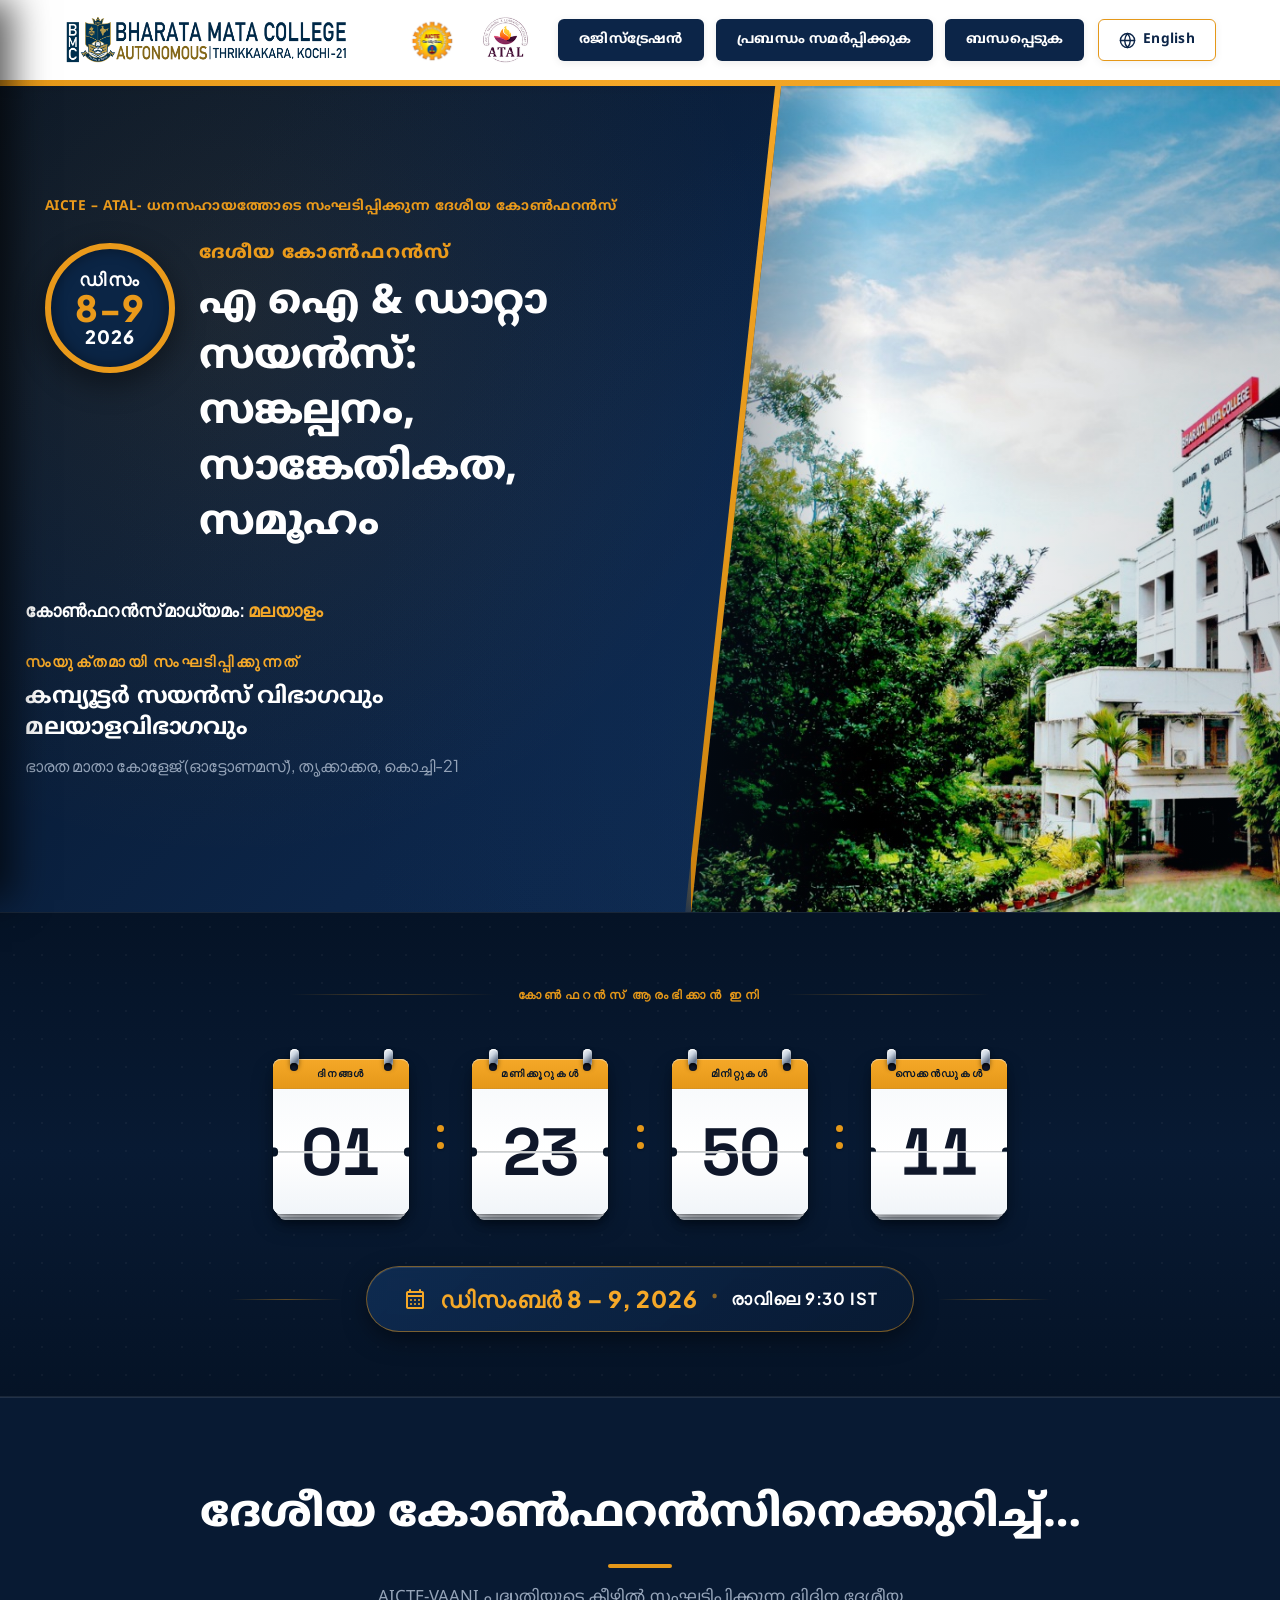
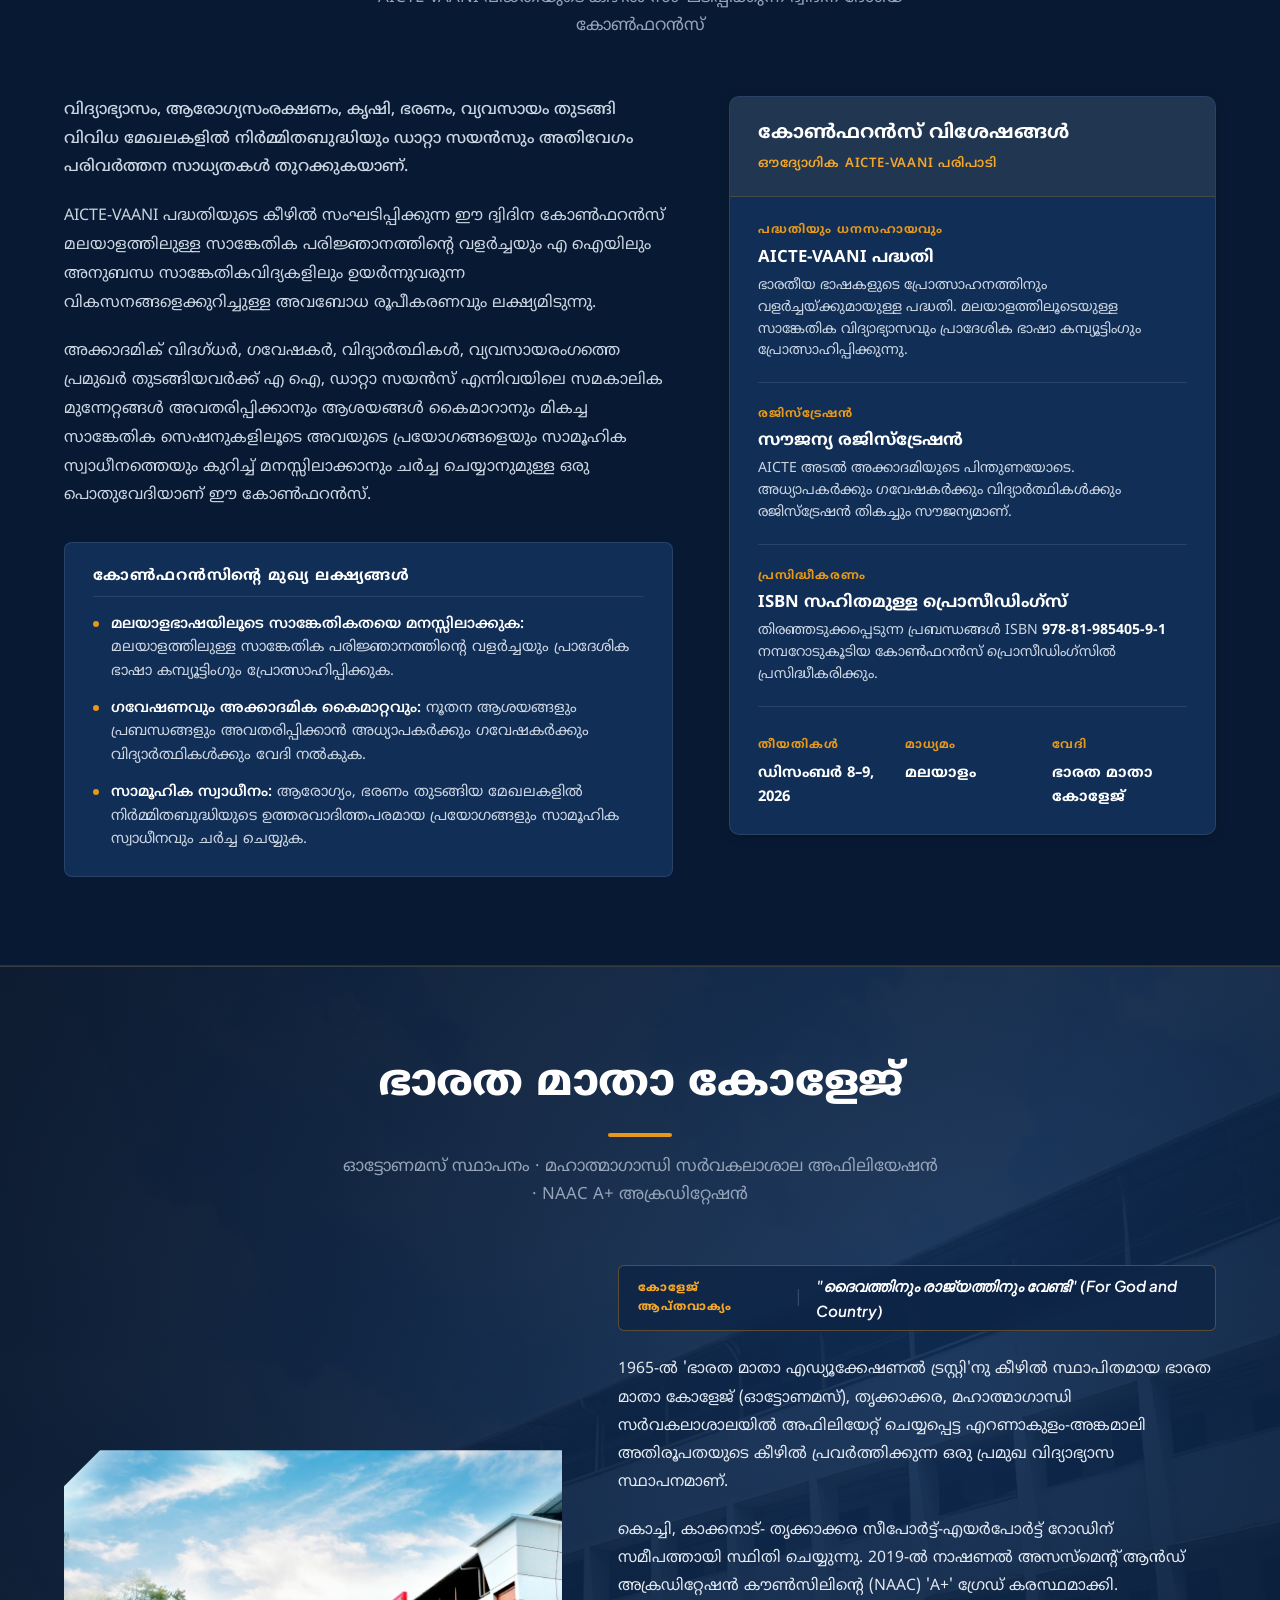
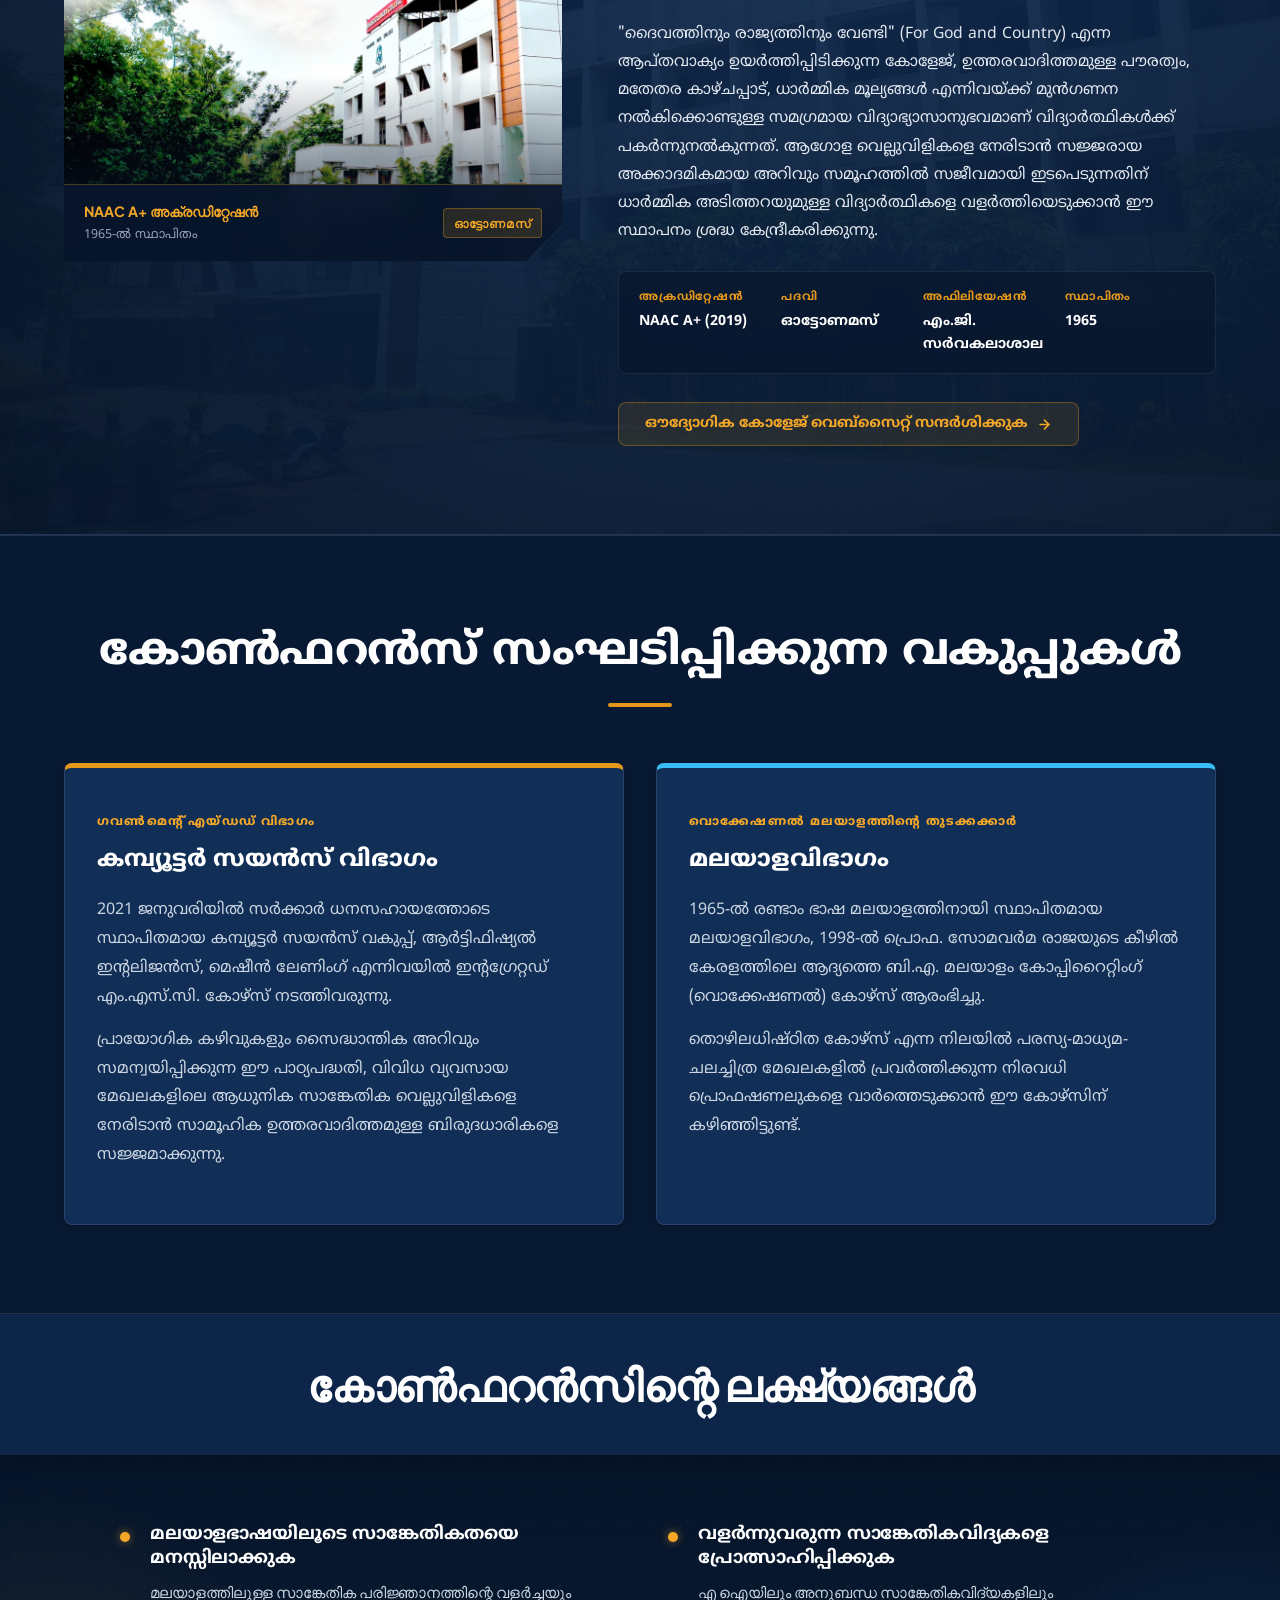
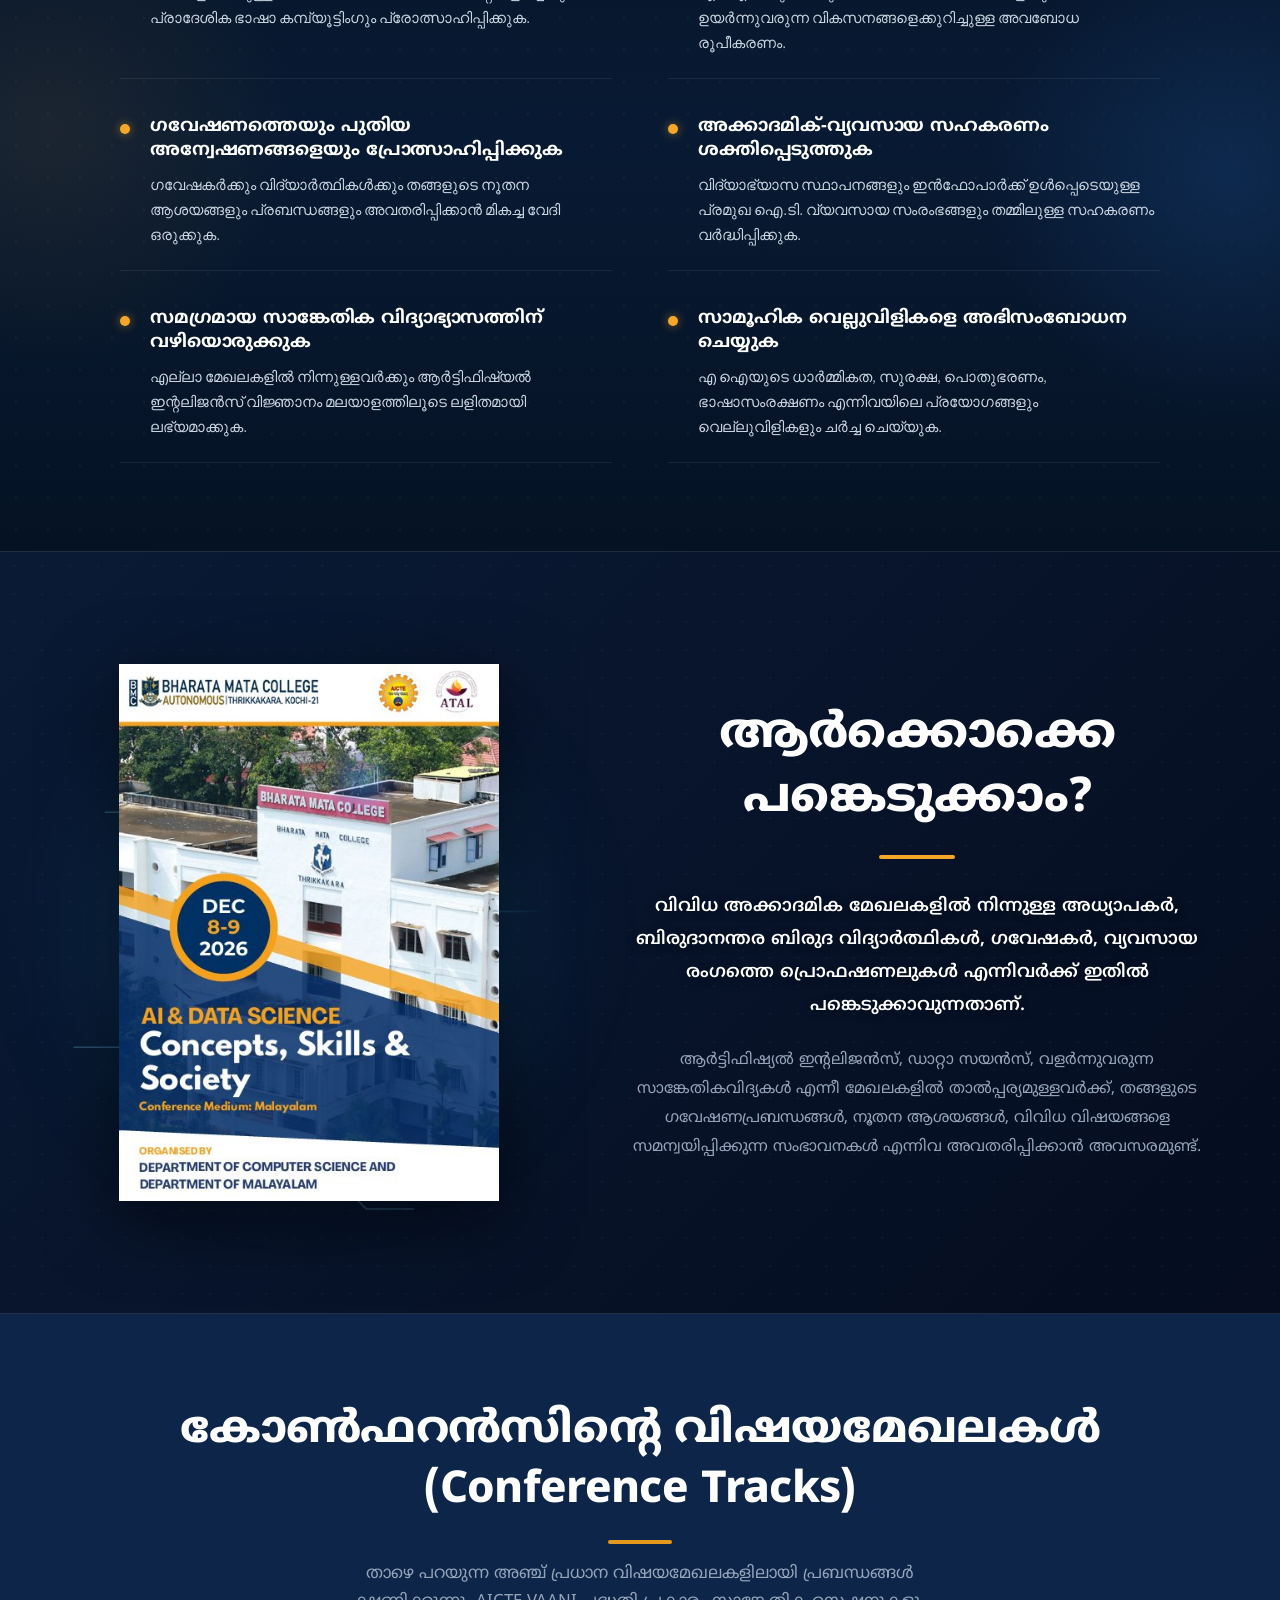
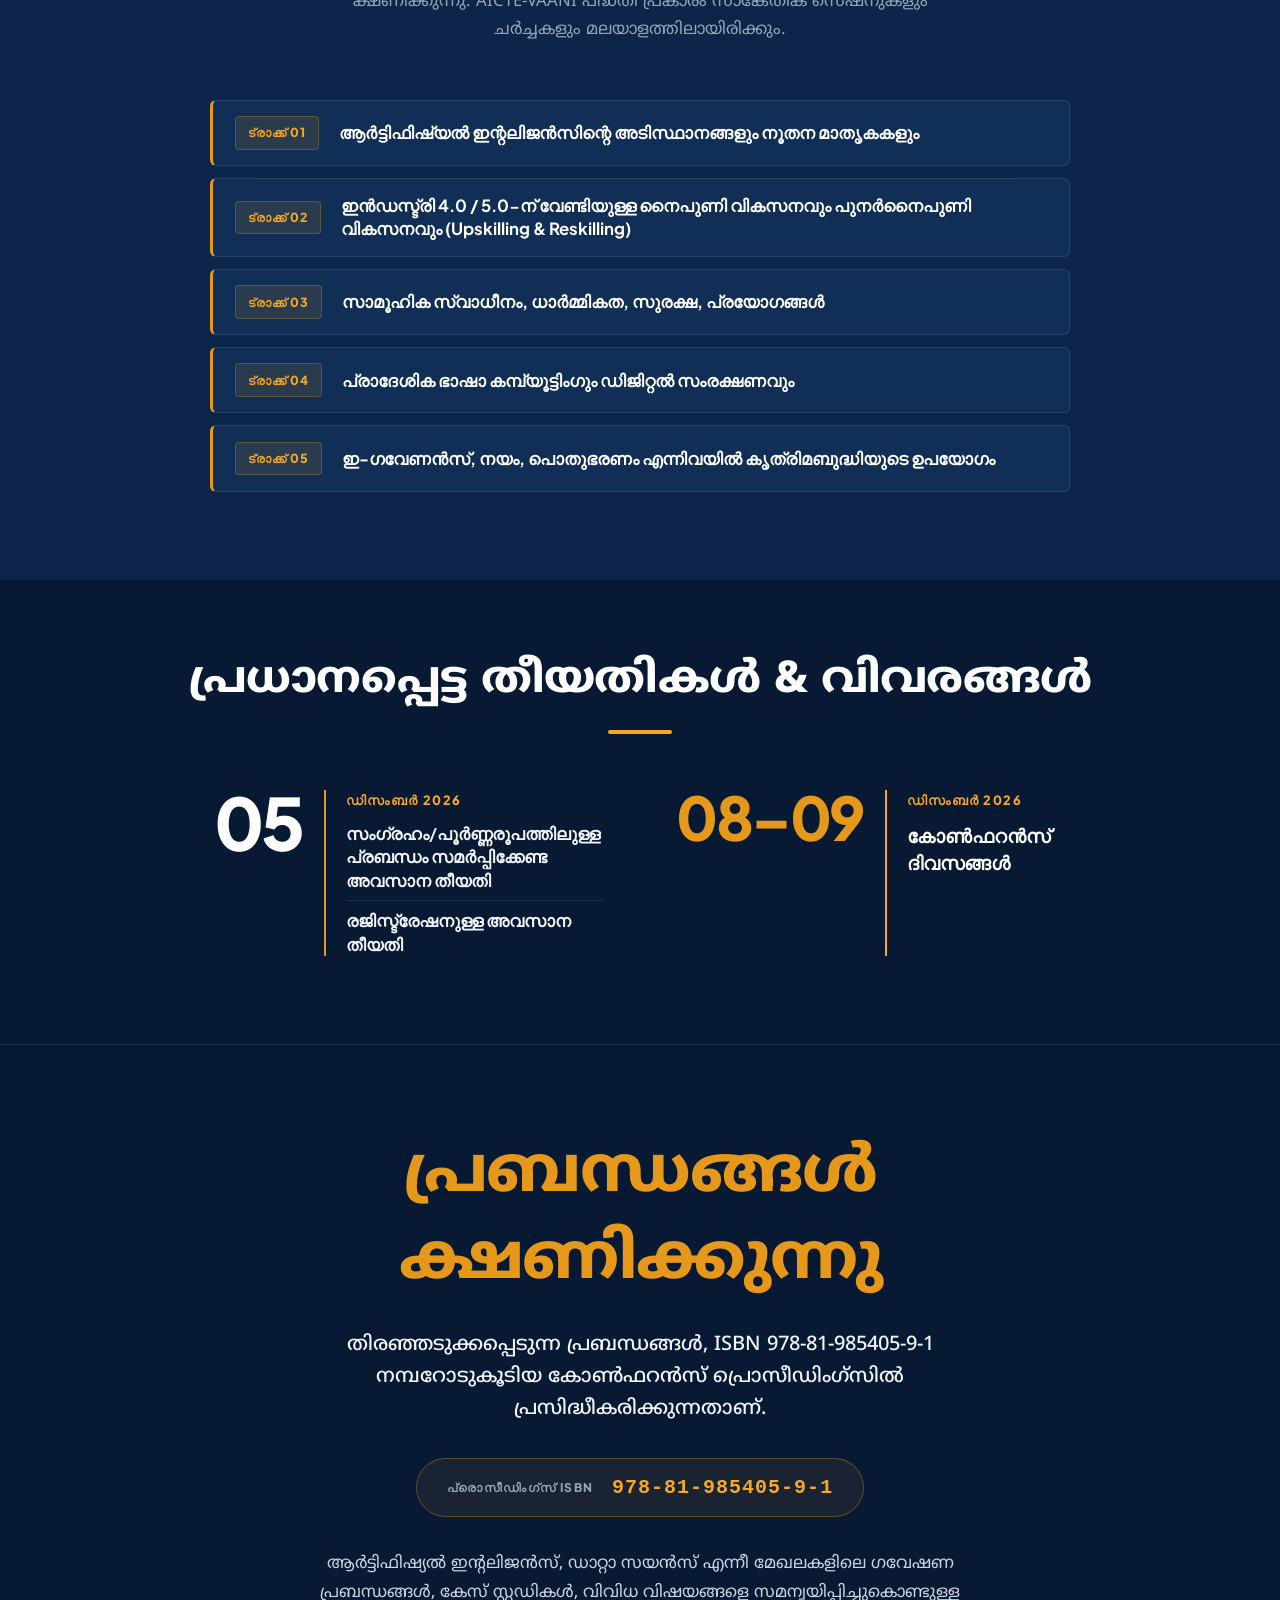
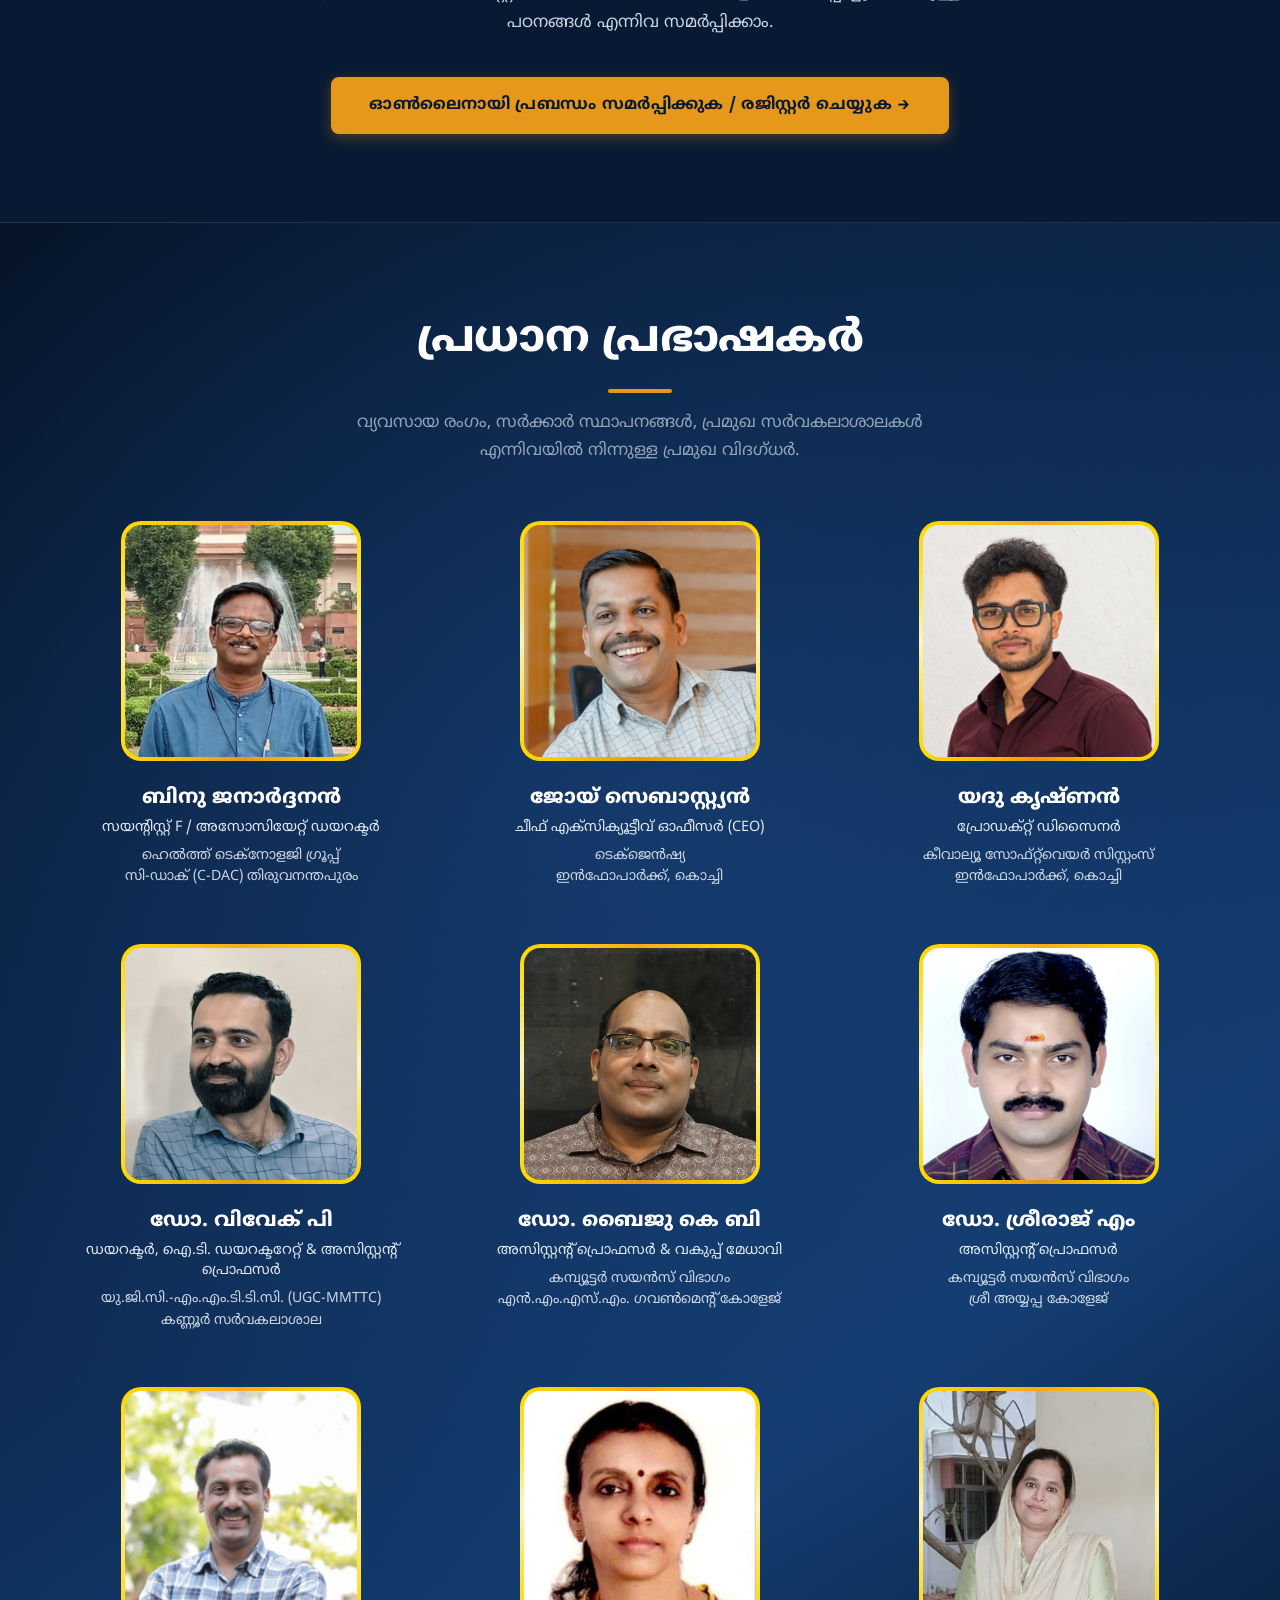
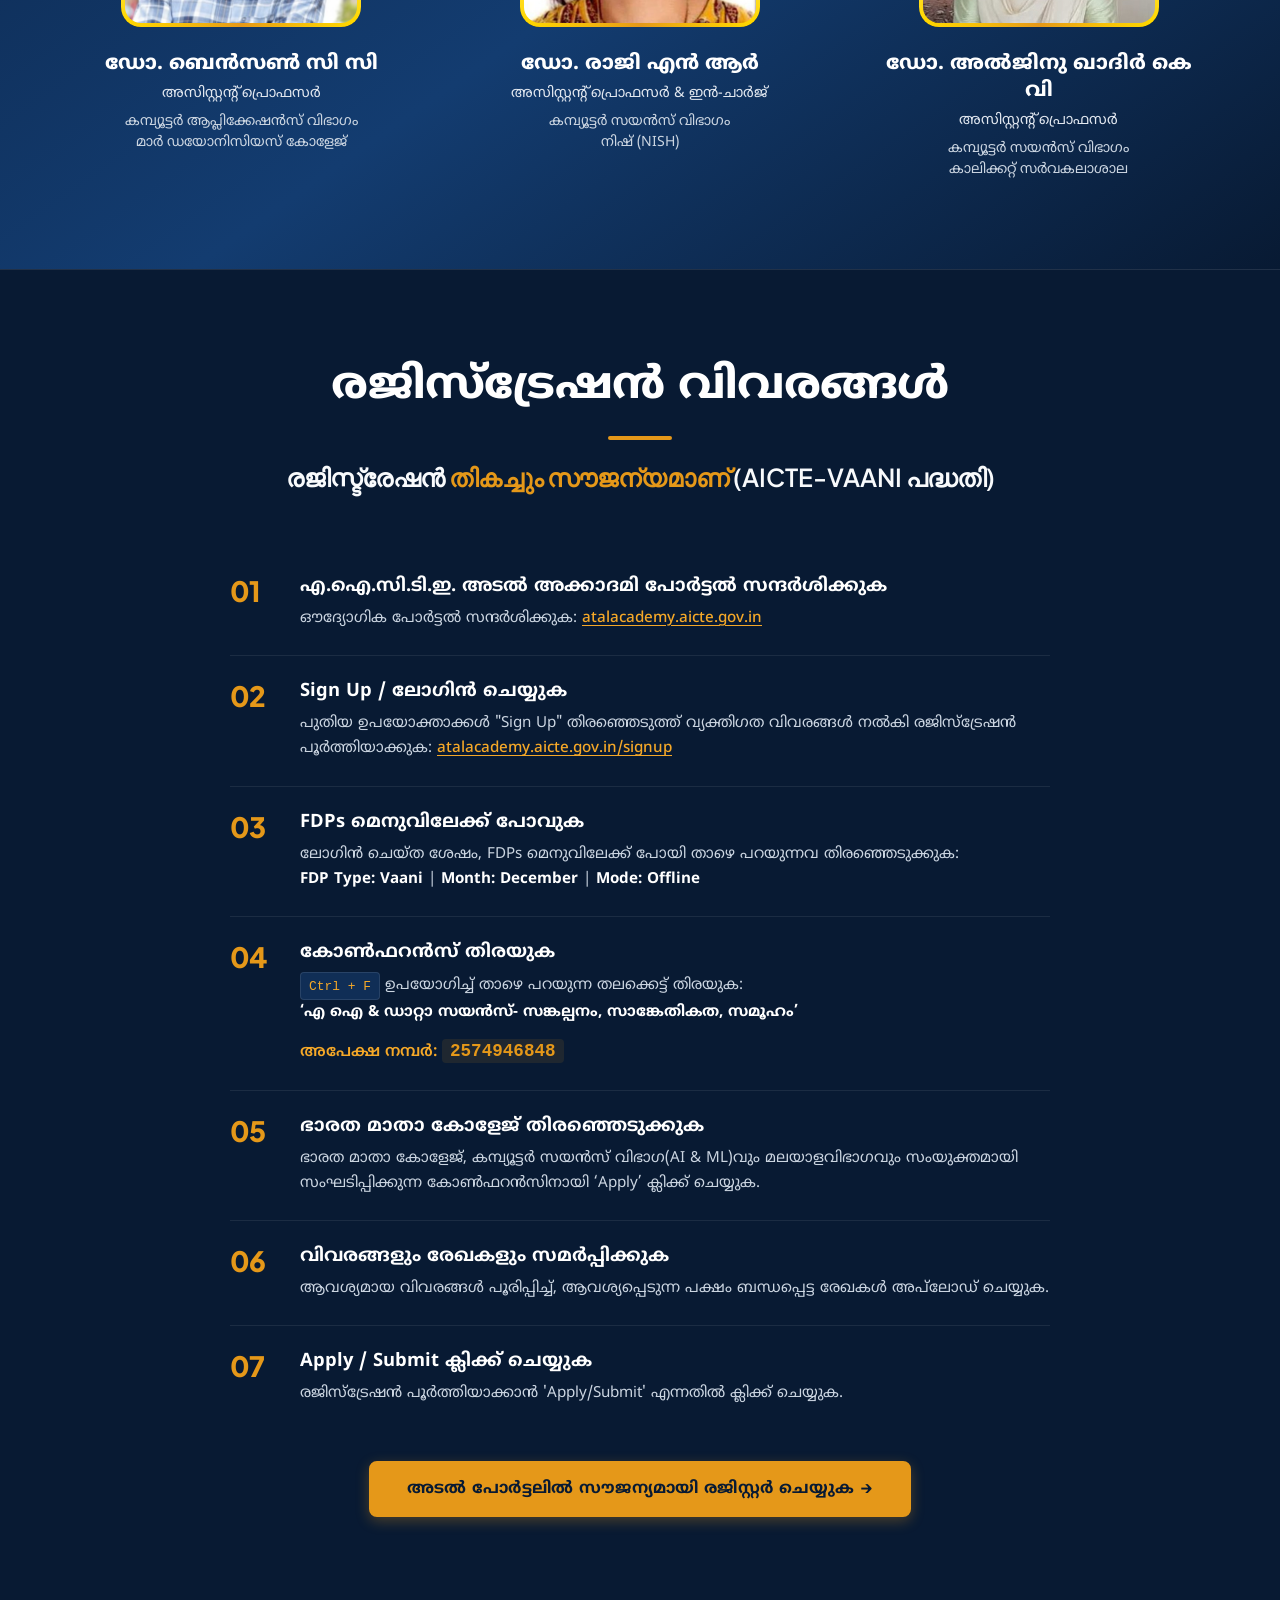
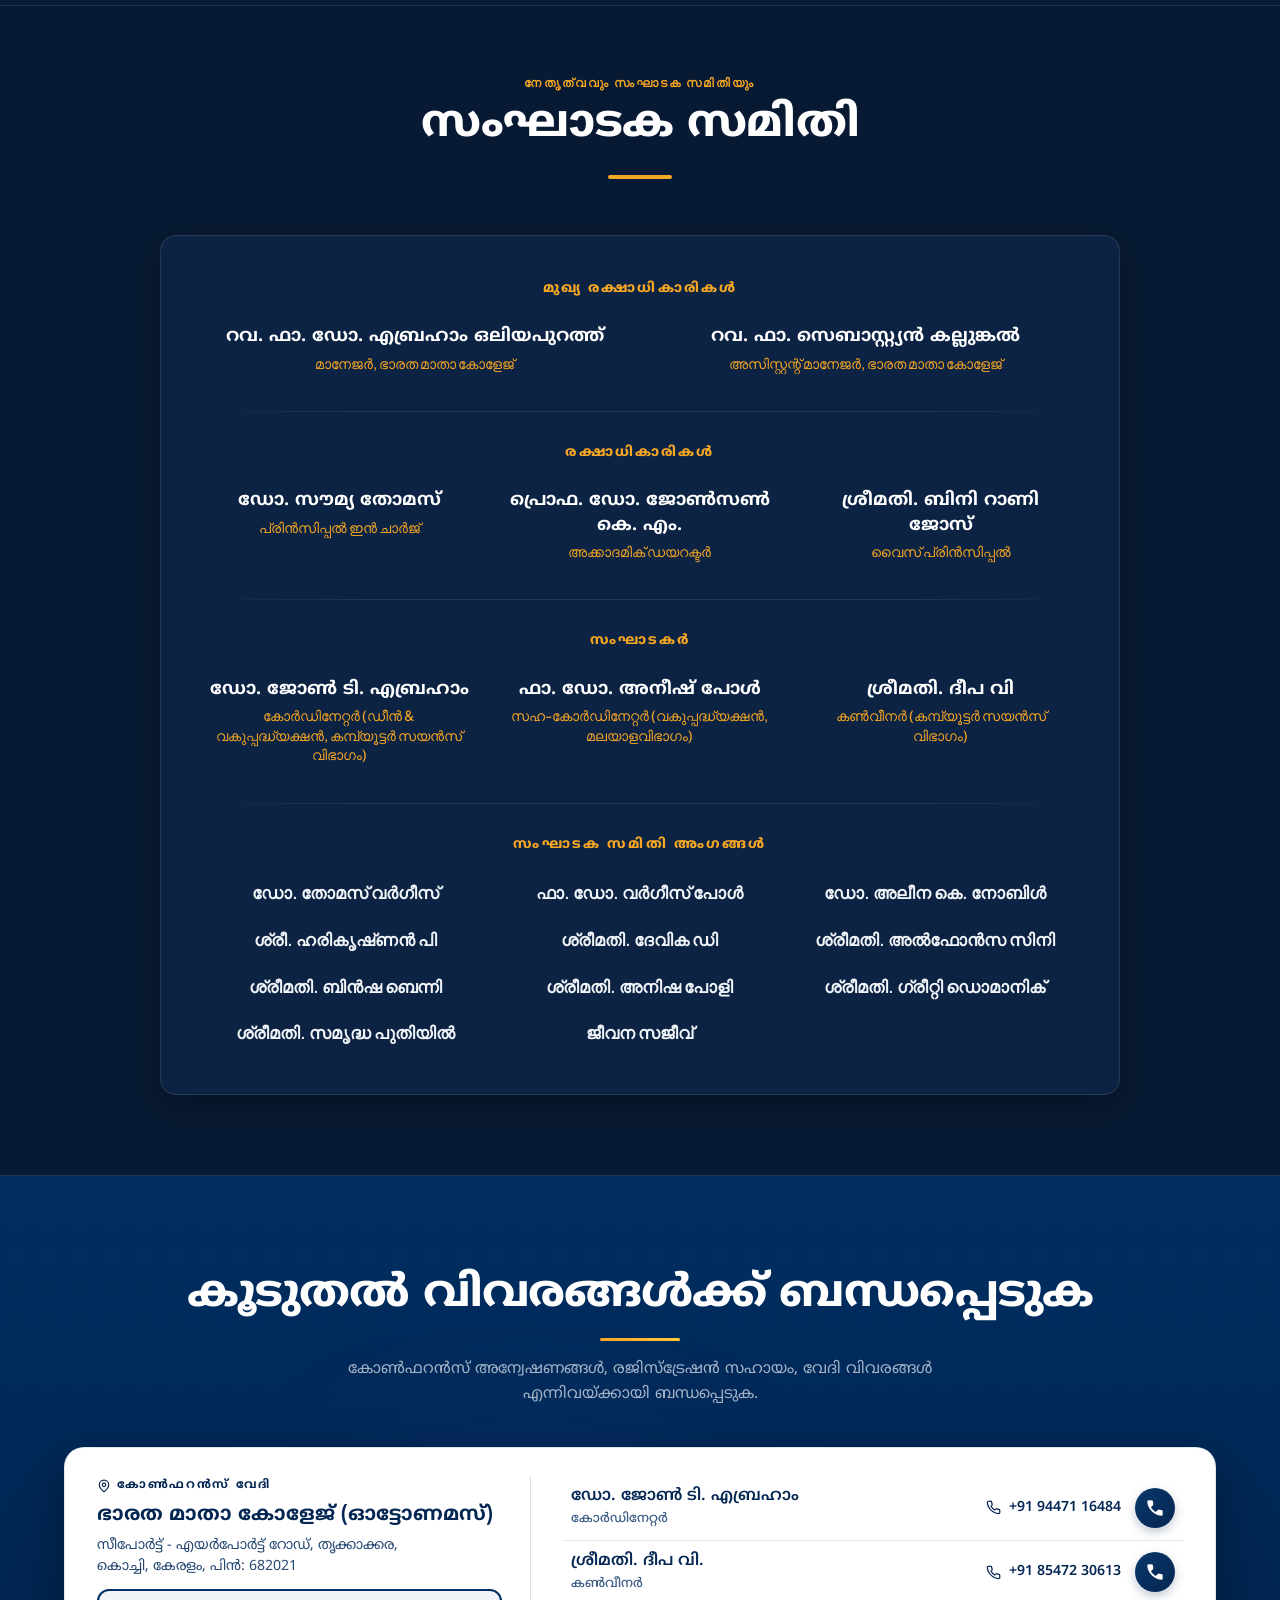
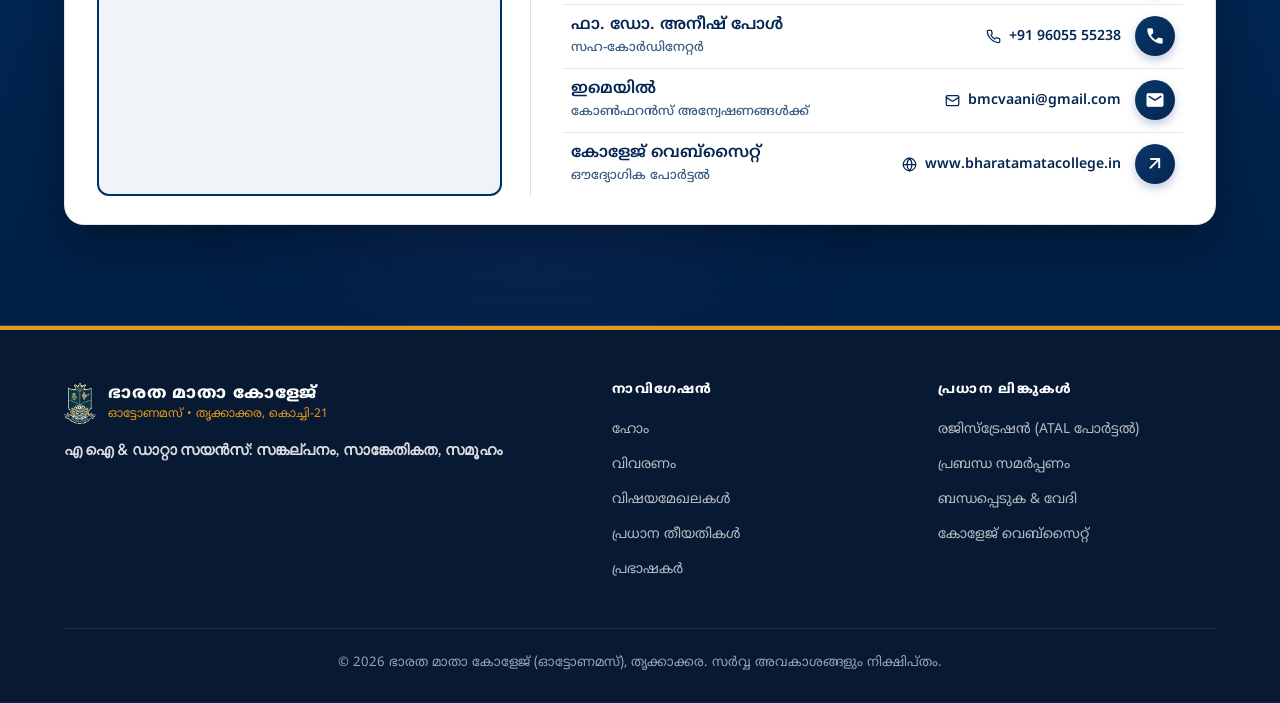
==== commit 466e7b31: "Add Malayalam translation, bilingual toggle, and unified button styling - Set initial website langua" ====
--- a/index.html
+++ b/index.html
@@ -1,5 +1,5 @@
 <!DOCTYPE html>
-<html lang="en">
+<html lang="ml">
 <!-- ========================================================================== -->
 <!-- >>>>> START PART 00: DOCUMENT HEAD & METADATA <<<<< -->
 <!-- ========================================================================== -->
@@ -8,22 +8,22 @@
   <meta charset="UTF-8" />
   <meta name="viewport" content="width=device-width, initial-scale=1.0" />
   <meta name="description"
-    content="AI & Data Science: Concepts, Skills & Society — A two-day national conference conducted in Malayalam under the AICTE-VAANI Scheme. December 8–9, 2026 at Bharata Mata College (Autonomous), Thrikkakara, Kochi, Kerala." />
+    content="എ ഐ & ഡാറ്റാ സയൻസ്: സങ്കല്പനം, സാങ്കേതികത, സമൂഹം — ഭാരത മാതാ കോളേജ് (ഓട്ടോണമസ്), തൃക്കാക്കര സംഘടിപ്പിക്കുന്ന ദ്വിദിന ദേശീയ കോൺഫറൻസ്. 2026 ഡിസംബർ 8-9." />
   <meta name="keywords"
-    content="AI, Data Science, Concepts Skills and Society, Malayalam AI Conference, AICTE VAANI, Bharata Mata College, Thrikkakara, Kochi" />
-  <title>AI &amp; Data Science: Concepts, Skills &amp; Society | Bharata Mata College</title>
+    content="AI, Data Science, Concepts Skills and Society, Malayalam AI Conference, AICTE VAANI, Bharata Mata College, Thrikkakara, Kochi, ഭാരത മാതാ കോളേജ്, മലയാളം എഐ കോൺഫറൻസ്" />
+  <title>എ ഐ &amp; ഡാറ്റാ സയൻസ്: സങ്കല്പനം, സാങ്കേതികത, സമൂഹം | ഭാരത മാതാ കോളേജ്</title>
 
   <!-- Open Graph -->
-  <meta property="og:title" content="AI & Data Science: Concepts, Skills & Society" />
+  <meta property="og:title" content="എ ഐ & ഡാറ്റാ സയൻസ്: സങ്കല്പനം, സാങ്കേതികത, സമൂഹം" />
   <meta property="og:description"
-    content="Two-day conference in Malayalam under the AICTE-VAANI Scheme. Dec 8-9, 2026 at Bharata Mata College, Kochi." />
+    content="AICTE – ATAL ധനസഹായത്തോടെ സംഘടിപ്പിക്കുന്ന ദ്വിദിന ദേശീയ കോൺഫറൻസ്. ഡിസംബർ 8-9, 2026 | ഭാരത മാതാ കോളേജ്, തൃക്കാക്കര." />
   <meta property="og:type" content="website" />
 
-  <!-- Fonts: Garet (local) + Plus Jakarta Sans & Space Grotesk fallback + Google Material Symbols -->
+  <!-- Fonts: Noto Sans Malayalam + Plus Jakarta Sans & Space Grotesk fallback + Google Material Symbols -->
   <link rel="preconnect" href="https://fonts.googleapis.com" />
   <link rel="preconnect" href="https://fonts.gstatic.com" crossorigin />
   <link
-    href="https://fonts.googleapis.com/css2?family=Plus+Jakarta+Sans:wght@400;500;600;700;800&family=Space+Grotesk:wght@600;700&display=swap"
+    href="https://fonts.googleapis.com/css2?family=Noto+Sans+Malayalam:wght@400;500;600;700;800&family=Plus+Jakarta+Sans:wght@400;500;600;700;800&family=Space+Grotesk:wght@600;700&display=swap"
     rel="stylesheet" />
   <link rel="stylesheet"
     href="https://fonts.googleapis.com/css2?family=Material+Symbols+Rounded:opsz,wght,FILL,GRAD@20..48,100..700,0..1,-50..200" />
@@ -41,7 +41,15 @@
   <header class="top-bar" id="topBar">
     <div class="top-bar__container">
 
-      <!-- 3 Logos Group (Left side of Navbar) -->
+      <!-- Mobile Hamburger Button (Left side of Navbar on Mobile) -->
+      <button class="mobile-menu-btn" id="mobileMenuBtn" aria-label="Open Navigation Menu" aria-expanded="false"
+        aria-controls="mobileSidebar">
+        <span class="hamburger-line"></span>
+        <span class="hamburger-line"></span>
+        <span class="hamburger-line"></span>
+      </button>
+
+      <!-- 3 Logos Group -->
       <div class="header-logos-group">
         <!-- College Logo Banner (Left) -->
         <div class="header-logo-item header-logo-item--bmc">
@@ -60,23 +68,107 @@
         </div>
       </div>
 
-      <!-- 3 Action Buttons (Right side of Navbar) with Golden Sliding Hover Animation -->
-      <div class="header-actions-group">
-        <a href="https://atalacademy.aicte.gov.in/" target="_blank" rel="noopener noreferrer" class="nav-gold-btn">
-          <span>Register</span>
-        </a>
-        <a href="https://forms.gle/KteEkgCyCaEmKGit8" target="_blank" rel="noopener noreferrer" class="nav-gold-btn">
-          <span>Submit Paper</span>
-        </a>
-        <a href="#contact" class="nav-gold-btn">
-          <span>Contact</span>
-        </a>
+      <!-- Right Controls Group (Action Buttons + Language Switcher Toggle) -->
+      <div class="header-right-group">
+        <!-- 3 Action Buttons (Desktop, hidden on Mobile) -->
+        <div class="header-actions-group">
+          <a href="https://atalacademy.aicte.gov.in/" target="_blank" rel="noopener noreferrer" class="nav-gold-btn">
+            <span data-i18n="nav_register">രജിസ്ട്രേഷൻ</span>
+          </a>
+          <a href="https://forms.gle/KteEkgCyCaEmKGit8" target="_blank" rel="noopener noreferrer" class="nav-gold-btn">
+            <span data-i18n="nav_submit">പ്രബന്ധം സമർപ്പിക്കുക</span>
+          </a>
+          <a href="#contact" class="nav-gold-btn">
+            <span data-i18n="nav_contact">ബന്ധപ്പെടുക</span>
+          </a>
+        </div>
+
+        <!-- Top Bar Language Toggle Button -->
+        <button type="button" class="lang-toggle-btn" id="langToggleBtn" aria-label="Switch Language" title="Switch Language">
+          <svg class="lang-icon" viewBox="0 0 24 24" fill="none" stroke="currentColor" stroke-width="2" stroke-linecap="round" stroke-linejoin="round" aria-hidden="true">
+            <circle cx="12" cy="12" r="10"></circle>
+            <line x1="2" y1="12" x2="22" y2="12"></line>
+            <path d="M12 2a15.3 15.3 0 0 1 4 10 15.3 15.3 0 0 1-4 10 15.3 15.3 0 0 1-4-10 15.3 15.3 0 0 1 4-10z"></path>
+          </svg>
+          <span class="lang-toggle-text" id="langToggleText">english</span>
+        </button>
       </div>
 
     </div>
     <!-- Bold Gold Accent Bar -->
     <div class="gold-accent-stripe" aria-hidden="true"></div>
   </header>
+
+  <!-- Mobile Sidebar Drawer & Backdrop -->
+  <div class="sidebar-backdrop" id="sidebarBackdrop" aria-hidden="true"></div>
+
+  <aside class="mobile-sidebar" id="mobileSidebar" aria-label="Mobile Navigation Menu" aria-hidden="true">
+    <div class="sidebar-header">
+      <div class="sidebar-brand">
+        <img src="assets/logos/college-logo.png" alt="BMC Logo" class="sidebar-logo"
+          onerror="this.style.display='none';" />
+        <div class="sidebar-brand-text">
+          <span class="sidebar-title" data-i18n="sidebar_title">ഭാരത മാതാ കോളേജ്</span>
+          <span class="sidebar-subtitle" data-i18n="sidebar_subtitle">AICTE-വാണി കോൺഫറൻസ്</span>
+        </div>
+      </div>
+      <button class="sidebar-close-btn" id="sidebarCloseBtn" aria-label="Close Navigation Menu">
+        <span class="material-symbols-rounded">close</span>
+      </button>
+    </div>
+
+    <div class="sidebar-content">
+      <!-- Language Switcher in Mobile Drawer -->
+      <div class="sidebar-lang-box">
+        <span class="sidebar-lang-label" data-i18n="sidebar_lang_label">ഭാഷ / Language:</span>
+        <button type="button" class="sidebar-lang-btn" id="sidebarLangToggleBtn">
+          <svg class="lang-icon" viewBox="0 0 24 24" fill="none" stroke="currentColor" stroke-width="2" stroke-linecap="round" stroke-linejoin="round" aria-hidden="true">
+            <circle cx="12" cy="12" r="10"></circle>
+            <line x1="2" y1="12" x2="22" y2="12"></line>
+            <path d="M12 2a15.3 15.3 0 0 1 4 10 15.3 15.3 0 0 1-4 10 15.3 15.3 0 0 1-4-10 15.3 15.3 0 0 1 4-10z"></path>
+          </svg>
+          <span class="sidebar-lang-toggle-text" id="sidebarLangToggleText">english</span>
+        </button>
+      </div>
+
+      <!-- Action Buttons in Sidebar -->
+      <div class="sidebar-actions-group">
+        <a href="https://atalacademy.aicte.gov.in/" target="_blank" rel="noopener noreferrer"
+          class="sidebar-btn sidebar-btn--register">
+          <span class="material-symbols-rounded">app_registration</span>
+          <span data-i18n="sidebar_btn_register">രജിസ്റ്റർ ചെയ്യുക (ATAL പോർട്ടൽ)</span>
+        </a>
+        <a href="https://forms.gle/KteEkgCyCaEmKGit8" target="_blank" rel="noopener noreferrer"
+          class="sidebar-btn sidebar-btn--submit">
+          <span class="material-symbols-rounded">description</span>
+          <span data-i18n="sidebar_btn_submit">പ്രബന്ധം സമർപ്പിക്കുക</span>
+        </a>
+        <a href="#contact" class="sidebar-btn sidebar-btn--contact">
+          <span class="material-symbols-rounded">mail</span>
+          <span data-i18n="sidebar_btn_contact">സ്ഥലവും വിവരങ്ങളും</span>
+        </a>
+      </div>
+
+      <div class="sidebar-divider"></div>
+
+      <!-- Quick Navigation Links -->
+      <nav class="sidebar-nav">
+        <span class="sidebar-nav-heading" data-i18n="sidebar_nav_heading">നാവിഗേഷൻ</span>
+        <ul class="sidebar-nav-list">
+          <li><a href="#home" class="sidebar-link"><span class="material-symbols-rounded">home</span><span data-i18n="sidebar_nav_home">ഹോം</span></a></li>
+          <li><a href="#about" class="sidebar-link"><span class="material-symbols-rounded">info</span><span data-i18n="sidebar_nav_about">കോൺഫറൻസിനെക്കുറിച്ച്</span></a></li>
+          <li><a href="#countdown" class="sidebar-link"><span class="material-symbols-rounded">timer</span><span data-i18n="sidebar_nav_countdown">കൗണ്ട്ഡൗൺ</span></a></li>
+          <li><a href="#college" class="sidebar-link"><span class="material-symbols-rounded">school</span><span data-i18n="sidebar_nav_college">ഭാരത മാതാ കോളേജ്</span></a></li>
+          <li><a href="#tracks" class="sidebar-link"><span class="material-symbols-rounded">layers</span><span data-i18n="sidebar_nav_tracks">വിഷയമേഖലകൾ</span></a></li>
+          <li><a href="#dates" class="sidebar-link"><span class="material-symbols-rounded">event</span><span data-i18n="sidebar_nav_dates">പ്രധാന തീയതികൾ</span></a></li>
+          <li><a href="#papers" class="sidebar-link"><span class="material-symbols-rounded">menu_book</span><span data-i18n="sidebar_nav_papers">പ്രബന്ധങ്ങൾ ക്ഷണിക്കുന്നു</span></a></li>
+          <li><a href="#speakers" class="sidebar-link"><span class="material-symbols-rounded">record_voice_over</span><span data-i18n="sidebar_nav_speakers">പ്രധാന പ്രഭാഷകർ</span></a></li>
+          <li><a href="#registration" class="sidebar-link"><span class="material-symbols-rounded">how_to_reg</span><span data-i18n="sidebar_nav_registration">രജിസ്ട്രേഷൻ</span></a></li>
+          <li><a href="#contact" class="sidebar-link"><span class="material-symbols-rounded">location_on</span><span data-i18n="sidebar_nav_contact">വേദിയും സംഘാടകരും</span></a></li>
+        </ul>
+      </nav>
+    </div>
+  </aside>
   <!-- ========================================================================== -->
   <!-- >>>>> END PART 01: TOP NAVIGATION BAR & ACTION BUTTONS <<<<< -->
   <!-- ========================================================================== -->
@@ -99,38 +191,38 @@
     <div class="hero__container">
       <div class="hero__content-col">
 
-        <p class="hero__scheme-title">AICTE-VAANI SCHEME &bull; TWO-DAY NATIONAL CONFERENCE</p>
+        <p class="hero__scheme-title" data-i18n="hero_scheme_title">AICTE – ATAL- ധനസഹായത്തോടെ സംഘടിപ്പിക്കുന്ന ദേശീയ കോൺഫറൻസ്</p>
 
         <div class="hero__title-lockup">
           <div class="hero__date-badge" aria-label="Conference dates: December 8-9, 2026">
             <div class="date-badge__inner">
-              <span class="date-badge__month">DEC</span>
-              <span class="date-badge__days">8-9</span>
-              <span class="date-badge__year">2026</span>
+              <span class="date-badge__month" data-i18n="hero_date_month">ഡിസം</span>
+              <span class="date-badge__days" data-i18n="hero_date_days">8-9</span>
+              <span class="date-badge__year" data-i18n="hero_date_year">2026</span>
             </div>
           </div>
 
           <div class="hero__headline-box">
-            <span class="hero__overline">AI &amp; DATA SCIENCE</span>
-            <h1 class="hero__title">
-              Concepts, Skills<br />
-              &amp; Society
+            <span class="hero__overline" data-i18n="hero_overline">ദേശീയ കോൺഫറൻസ്</span>
+            <h1 class="hero__title" data-i18n="hero_title">
+              എ ഐ &amp; ഡാറ്റാ സയൻസ്:<br />
+              സങ്കല്പനം, സാങ്കേതികത, സമൂഹം
             </h1>
           </div>
         </div>
 
-        <div class="hero__medium-pill">
-          <span>Conference Medium: <strong>Malayalam</strong></span>
+        <div class="hero__medium-pill" data-i18n="hero_medium_pill">
+          <span>കോൺഫറൻസ് മാധ്യമം: <strong>മലയാളം</strong></span>
         </div>
 
         <div class="hero__org-card">
-          <span class="org-card__label">ORGANISED BY</span>
-          <h2 class="org-card__depts">
-            Department of Computer Science &amp;<br />
-            Department of Malayalam
+          <span class="org-card__label" data-i18n="hero_org_label">സംയുക്തമായി സംഘടിപ്പിക്കുന്നത്</span>
+          <h2 class="org-card__depts" data-i18n="hero_org_depts">
+            കമ്പ്യൂട്ടർ സയൻസ് വിഭാഗവും<br />
+            മലയാളവിഭാഗവും
           </h2>
-          <p class="org-card__institution">
-            Bharata Mata College (Autonomous), Thrikkakara, Kochi-21, Kerala
+          <p class="org-card__institution" data-i18n="hero_org_institution">
+            ഭാരത മാതാ കോളേജ് (ഓട്ടോണമസ്), തൃക്കാക്കര, കൊച്ചി-21
           </p>
         </div>
 
@@ -145,16 +237,12 @@
 
 
   <!-- ========================================================================== -->
-  <!-- >>>>> START PART 02B: COUNTDOWN TIMER <<<<< -->
+  <!-- >>>>> START PART 02B: COUNTDOWN TIMER (CALENDAR FLIP) <<<<< -->
   <!-- ========================================================================== -->
   <section id="countdown" class="cd-section" aria-label="Conference Countdown">
 
-    <!-- Animated grid background -->
+    <!-- Subtle dot pattern background without glowing drift -->
     <div class="cd-grid-bg" aria-hidden="true"></div>
-
-    <!-- Ambient corner glows -->
-    <div class="cd-glow cd-glow--left"  aria-hidden="true"></div>
-    <div class="cd-glow cd-glow--right" aria-hidden="true"></div>
 
     <div class="container">
       <div class="cd-inner">
@@ -163,7 +251,7 @@
         <div class="cd-header">
           <div class="cd-eyebrow">
             <div class="cd-eyebrow__line"></div>
-            <span class="cd-eyebrow__text">CONFERENCE BEGINS IN</span>
+            <span class="cd-eyebrow__text" data-i18n="cd_eyebrow">കോൺഫറൻസ് ആരംഭിക്കാൻ ഇനി</span>
             <div class="cd-eyebrow__line"></div>
           </div>
         </div>
@@ -173,83 +261,202 @@
 
           <!-- DAYS -->
           <div class="cd-unit">
-            <div class="cd-box">
-              <div class="cd-box__inner">
-                <div class="cd-box__scanline" aria-hidden="true"></div>
-                <div class="cd-box__divider" aria-hidden="true"></div>
-                <span class="cd-digits" id="cd-days">00</span>
-              </div>
-            </div>
-            <span class="cd-label">DAYS</span>
+            <div class="cal-card" id="cal-card-days" data-unit="days">
+              <div class="cal-stack-layer cal-stack-layer--2" aria-hidden="true"></div>
+              <div class="cal-stack-layer cal-stack-layer--1" aria-hidden="true"></div>
+
+              <!-- Binder Rings -->
+              <div class="cal-rings" aria-hidden="true">
+                <div class="cal-ring">
+                  <span class="cal-ring__loop"></span>
+                  <span class="cal-ring__hole"></span>
+                </div>
+                <div class="cal-ring">
+                  <span class="cal-ring__loop"></span>
+                  <span class="cal-ring__hole"></span>
+                </div>
+              </div>
+
+              <!-- Header Strip -->
+              <div class="cal-header">
+                <span class="cal-header__label" data-i18n="cd_days">ദിനങ്ങൾ</span>
+              </div>
+
+              <!-- Calendar Page with 3D Flip -->
+              <div class="cal-page">
+                <div class="cal-half cal-half--top">
+                  <div class="cal-digit-wrap">
+                    <span class="cal-digit" id="cd-days">00</span>
+                  </div>
+                </div>
+                <div class="cal-half cal-half--bottom">
+                  <div class="cal-digit-wrap">
+                    <span class="cal-digit">00</span>
+                  </div>
+                </div>
+                <div class="cal-fold-line" aria-hidden="true"></div>
+                <div class="cal-notch cal-notch--left" aria-hidden="true"></div>
+                <div class="cal-notch cal-notch--right" aria-hidden="true"></div>
+              </div>
+            </div>
           </div>
 
           <!-- Colon separator -->
-          <div class="cd-sep" aria-hidden="true">
-            <span class="cd-sep__dot"></span>
-            <span class="cd-sep__dot"></span>
+          <div class="cal-sep" aria-hidden="true">
+            <span class="cal-sep__dot"></span>
+            <span class="cal-sep__dot"></span>
           </div>
 
           <!-- HOURS -->
           <div class="cd-unit">
-            <div class="cd-box">
-              <div class="cd-box__inner">
-                <div class="cd-box__scanline" aria-hidden="true"></div>
-                <div class="cd-box__divider" aria-hidden="true"></div>
-                <span class="cd-digits" id="cd-hours">00</span>
-              </div>
-            </div>
-            <span class="cd-label">HOURS</span>
+            <div class="cal-card" id="cal-card-hours" data-unit="hours">
+              <div class="cal-stack-layer cal-stack-layer--2" aria-hidden="true"></div>
+              <div class="cal-stack-layer cal-stack-layer--1" aria-hidden="true"></div>
+
+              <!-- Binder Rings -->
+              <div class="cal-rings" aria-hidden="true">
+                <div class="cal-ring">
+                  <span class="cal-ring__loop"></span>
+                  <span class="cal-ring__hole"></span>
+                </div>
+                <div class="cal-ring">
+                  <span class="cal-ring__loop"></span>
+                  <span class="cal-ring__hole"></span>
+                </div>
+              </div>
+
+              <!-- Header Strip -->
+              <div class="cal-header">
+                <span class="cal-header__label" data-i18n="cd_hours">മണിക്കൂറുകൾ</span>
+              </div>
+
+              <!-- Calendar Page with 3D Flip -->
+              <div class="cal-page">
+                <div class="cal-half cal-half--top">
+                  <div class="cal-digit-wrap">
+                    <span class="cal-digit" id="cd-hours">00</span>
+                  </div>
+                </div>
+                <div class="cal-half cal-half--bottom">
+                  <div class="cal-digit-wrap">
+                    <span class="cal-digit">00</span>
+                  </div>
+                </div>
+                <div class="cal-fold-line" aria-hidden="true"></div>
+                <div class="cal-notch cal-notch--left" aria-hidden="true"></div>
+                <div class="cal-notch cal-notch--right" aria-hidden="true"></div>
+              </div>
+            </div>
           </div>
 
           <!-- Colon separator -->
-          <div class="cd-sep" aria-hidden="true">
-            <span class="cd-sep__dot"></span>
-            <span class="cd-sep__dot"></span>
+          <div class="cal-sep" aria-hidden="true">
+            <span class="cal-sep__dot"></span>
+            <span class="cal-sep__dot"></span>
           </div>
 
           <!-- MINUTES -->
           <div class="cd-unit">
-            <div class="cd-box">
-              <div class="cd-box__inner">
-                <div class="cd-box__scanline" aria-hidden="true"></div>
-                <div class="cd-box__divider" aria-hidden="true"></div>
-                <span class="cd-digits" id="cd-minutes">00</span>
-              </div>
-            </div>
-            <span class="cd-label">MINUTES</span>
+            <div class="cal-card" id="cal-card-minutes" data-unit="minutes">
+              <div class="cal-stack-layer cal-stack-layer--2" aria-hidden="true"></div>
+              <div class="cal-stack-layer cal-stack-layer--1" aria-hidden="true"></div>
+
+              <!-- Binder Rings -->
+              <div class="cal-rings" aria-hidden="true">
+                <div class="cal-ring">
+                  <span class="cal-ring__loop"></span>
+                  <span class="cal-ring__hole"></span>
+                </div>
+                <div class="cal-ring">
+                  <span class="cal-ring__loop"></span>
+                  <span class="cal-ring__hole"></span>
+                </div>
+              </div>
+
+              <!-- Header Strip -->
+              <div class="cal-header">
+                <span class="cal-header__label" data-i18n="cd_minutes">മിനിറ്റുകൾ</span>
+              </div>
+
+              <!-- Calendar Page with 3D Flip -->
+              <div class="cal-page">
+                <div class="cal-half cal-half--top">
+                  <div class="cal-digit-wrap">
+                    <span class="cal-digit" id="cd-minutes">00</span>
+                  </div>
+                </div>
+                <div class="cal-half cal-half--bottom">
+                  <div class="cal-digit-wrap">
+                    <span class="cal-digit">00</span>
+                  </div>
+                </div>
+                <div class="cal-fold-line" aria-hidden="true"></div>
+                <div class="cal-notch cal-notch--left" aria-hidden="true"></div>
+                <div class="cal-notch cal-notch--right" aria-hidden="true"></div>
+              </div>
+            </div>
           </div>
 
           <!-- Colon separator -->
-          <div class="cd-sep" aria-hidden="true">
-            <span class="cd-sep__dot"></span>
-            <span class="cd-sep__dot"></span>
+          <div class="cal-sep" aria-hidden="true">
+            <span class="cal-sep__dot"></span>
+            <span class="cal-sep__dot"></span>
           </div>
 
           <!-- SECONDS -->
           <div class="cd-unit">
-            <div class="cd-box">
-              <div class="cd-box__inner">
-                <div class="cd-box__scanline" aria-hidden="true"></div>
-                <div class="cd-box__divider" aria-hidden="true"></div>
-                <span class="cd-digits" id="cd-seconds">00</span>
-              </div>
-            </div>
-            <span class="cd-label">SECONDS</span>
-          </div>
-
-        </div>
-
-        <!-- Bottom info strip -->
-        <div class="cd-info-strip">
-          <div class="cd-info-strip__line"></div>
-          <div class="cd-info-strip__content">
-            <span class="cd-info-item">December 8 &ndash; 9, 2026</span>
-            <span class="cd-info-dot" aria-hidden="true"></span>
-            <span class="cd-info-item">9:30 AM IST</span>
-            <span class="cd-info-dot" aria-hidden="true"></span>
-            <span class="cd-info-item">Bharata Mata College, Thrikkakara, Kochi</span>
-          </div>
-          <div class="cd-info-strip__line"></div>
+            <div class="cal-card" id="cal-card-seconds" data-unit="seconds">
+              <div class="cal-stack-layer cal-stack-layer--2" aria-hidden="true"></div>
+              <div class="cal-stack-layer cal-stack-layer--1" aria-hidden="true"></div>
+
+              <!-- Binder Rings -->
+              <div class="cal-rings" aria-hidden="true">
+                <div class="cal-ring">
+                  <span class="cal-ring__loop"></span>
+                  <span class="cal-ring__hole"></span>
+                </div>
+                <div class="cal-ring">
+                  <span class="cal-ring__loop"></span>
+                  <span class="cal-ring__hole"></span>
+                </div>
+              </div>
+
+              <!-- Header Strip -->
+              <div class="cal-header">
+                <span class="cal-header__label" data-i18n="cd_seconds">സെക്കൻഡുകൾ</span>
+              </div>
+
+              <!-- Calendar Page with 3D Flip -->
+              <div class="cal-page">
+                <div class="cal-half cal-half--top">
+                  <div class="cal-digit-wrap">
+                    <span class="cal-digit" id="cd-seconds">00</span>
+                  </div>
+                </div>
+                <div class="cal-half cal-half--bottom">
+                  <div class="cal-digit-wrap">
+                    <span class="cal-digit">00</span>
+                  </div>
+                </div>
+                <div class="cal-fold-line" aria-hidden="true"></div>
+                <div class="cal-notch cal-notch--left" aria-hidden="true"></div>
+                <div class="cal-notch cal-notch--right" aria-hidden="true"></div>
+              </div>
+            </div>
+          </div>
+
+        </div>
+
+        <!-- Enlarged & Highlighted Conference Date -->
+        <div class="cd-date-highlight" aria-label="Conference Date">
+          <div class="cd-date-highlight__line" aria-hidden="true"></div>
+          <div class="cd-date-badge">
+            <span class="material-symbols-rounded cd-date-icon" aria-hidden="true">calendar_month</span>
+            <span class="cd-date-main" data-i18n="cd_date_main">ഡിസംബർ 8 &ndash; 9, 2026</span>
+            <span class="cd-date-dot" aria-hidden="true">&bull;</span>
+            <span class="cd-date-time" data-i18n="cd_date_time">രാവിലെ 9:30 IST</span>
+          </div>
+          <div class="cd-date-highlight__line" aria-hidden="true"></div>
         </div>
 
       </div>
@@ -267,46 +474,39 @@
   <section id="about" class="section section--light">
     <div class="container">
       <div class="section-title-wrap">
-        <h2 class="section-heading">About the Conference</h2>
+        <h2 class="section-heading" data-i18n="about_heading">ദേശീയ കോൺഫറൻസിനെക്കുറിച്ച്…</h2>
         <div class="title-underline"></div>
-        <p class="section-caption">AICTE-VAANI Sponsored Two-Day National Conference on Artificial Intelligence and Data Science</p>
+        <p class="section-caption" data-i18n="about_caption">AICTE-VAANI പദ്ധതിയുടെ കീഴിൽ സംഘടിപ്പിക്കുന്ന ദ്വിദിന ദേശീയ കോൺഫറൻസ്</p>
       </div>
 
       <div class="about-grid">
         <!-- Narrative Column -->
         <div class="about-narrative">
-          <p class="lead-paragraph">
-            Artificial Intelligence and Data Science are rapidly transforming various sectors, including education,
-            healthcare, agriculture, governance, and industry.
+          <p class="lead-paragraph" data-i18n="about_lead">
+            വിദ്യാഭ്യാസം, ആരോഗ്യസംരക്ഷണം, കൃഷി, ഭരണം, വ്യവസായം തുടങ്ങി വിവിധ മേഖലകളിൽ നിർമ്മിതബുദ്ധിയും ഡാറ്റാ സയൻസും അതിവേഗം പരിവർത്തന സാധ്യതകൾ തുറക്കുകയാണ്.
           </p>
-          <p>
-            This two-day conference, organised under the <strong>AICTE-VAANI (Vibrant Advocacy for Advancement and
-              Nurturing of Indian Languages) Scheme</strong>, aims to promote the dissemination of technical knowledge
-            in Malayalam and create awareness about emerging developments in Artificial Intelligence and related
-            technologies.
+          <p data-i18n="about_p1">
+            AICTE-VAANI പദ്ധതിയുടെ കീഴിൽ സംഘടിപ്പിക്കുന്ന ഈ ദ്വിദിന കോൺഫറൻസ് മലയാളത്തിലുള്ള സാങ്കേതിക പരിജ്ഞാനത്തിന്റെ വളർച്ചയും എ ഐയിലും അനുബന്ധ സാങ്കേതികവിദ്യകളിലും ഉയർന്നുവരുന്ന വികസനങ്ങളെക്കുറിച്ചുള്ള അവബോധ രൂപീകരണവും ലക്ഷ്യമിടുന്നു.
           </p>
-          <p>
-            The conference provides a common platform for academicians, researchers, students, industry professionals,
-            and technology enthusiasts to explore contemporary advancements in AI and Data Science, exchange research
-            ideas, and discuss their applications and societal impact through <strong>expert-led technical sessions
-              conducted in Malayalam</strong>.
+          <p data-i18n="about_p2">
+            അക്കാദമിക് വിദഗ്‌ധർ, ഗവേഷകർ, വിദ്യാർത്ഥികൾ, വ്യവസായരംഗത്തെ പ്രമുഖർ തുടങ്ങിയവർക്ക് എ ഐ, ഡാറ്റാ സയൻസ് എന്നിവയിലെ സമകാലിക മുന്നേറ്റങ്ങൾ അവതരിപ്പിക്കാനും ആശയങ്ങൾ കൈമാറാനും മികച്ച സാങ്കേതിക സെഷനുകളിലൂടെ അവയുടെ പ്രയോഗങ്ങളെയും സാമൂഹിക സ്വാധീനത്തെയും കുറിച്ച് മനസ്സിലാക്കാനും ചർച്ച ചെയ്യാനുമുള്ള ഒരു പൊതുവേദിയാണ് ഈ കോൺഫറൻസ്.
           </p>
 
           <!-- Structured Conference Objectives -->
           <div class="about-key-points">
-            <h4 class="about-points-title">Conference Focus &amp; Objectives</h4>
+            <h4 class="about-points-title" data-i18n="about_focus_title">കോൺഫറൻസിന്റെ മുഖ്യ ലക്ഷ്യങ്ങൾ</h4>
             <ul class="about-points-list">
               <li>
                 <span class="point-bullet"></span>
-                <span><strong>Regional Technical Discourse:</strong> Conducting expert sessions in Malayalam to enhance technical accessibility and nurture indigenous language computing.</span>
+                <span data-i18n="about_point1"><strong>മലയാളഭാഷയിലൂടെ സാങ്കേതികതയെ മനസ്സിലാക്കുക:</strong> മലയാളത്തിലുള്ള സാങ്കേതിക പരിജ്ഞാനത്തിന്റെ വളർച്ചയും പ്രാദേശിക ഭാഷാ കമ്പ്യൂട്ടിംഗും പ്രോത്സാഹിപ്പിക്കുക.</span>
               </li>
               <li>
                 <span class="point-bullet"></span>
-                <span><strong>Academic Exchange:</strong> Providing a peer-reviewed forum for faculty, research scholars, and students to present innovative findings.</span>
+                <span data-i18n="about_point2"><strong>ഗവേഷണവും അക്കാദമിക കൈമാറ്റവും:</strong> നൂതന ആശയങ്ങളും പ്രബന്ധങ്ങളും അവതരിപ്പിക്കാൻ അധ്യാപകർക്കും ഗവേഷകർക്കും വിദ്യാർത്ഥികൾക്കും വേദി നൽകുക.</span>
               </li>
               <li>
                 <span class="point-bullet"></span>
-                <span><strong>Societal Impact:</strong> Deliberating on responsible AI governance, ethics, and multi-sector applications in healthcare, education, and governance.</span>
+                <span data-i18n="about_point3"><strong>സാമൂഹിക സ്വാധീനം:</strong> ആരോഗ്യം, ഭരണം തുടങ്ങിയ മേഖലകളിൽ നിർമ്മിതബുദ്ധിയുടെ ഉത്തരവാദിത്തപരമായ പ്രയോഗങ്ങളും സാമൂഹിക സ്വാധീനവും ചർച്ച ചെയ്യുക.</span>
               </li>
             </ul>
           </div>
@@ -316,48 +516,48 @@
         <div class="about-sidebar">
           <div class="about-info-panel">
             <div class="info-panel-header">
-              <h3 class="info-panel-title">Conference Highlights</h3>
-              <span class="info-panel-subtitle">Official AICTE-VAANI Event</span>
+              <h3 class="info-panel-title" data-i18n="about_panel_title">കോൺഫറൻസ് വിശേഷങ്ങൾ</h3>
+              <span class="info-panel-subtitle" data-i18n="about_panel_subtitle">ഔദ്യോഗിക AICTE-VAANI പരിപാടി</span>
             </div>
 
             <div class="info-panel-body">
               <div class="info-item">
-                <span class="info-label">Scheme &amp; Sponsorship</span>
-                <h4 class="info-heading">AICTE-VAANI Scheme</h4>
-                <p class="info-text">
-                  Vibrant Advocacy for Advancement and Nurturing of Indian Languages. Promoting indigenous language computing and high-tech education in Malayalam.
+                <span class="info-label" data-i18n="about_card1_label">പദ്ധതിയും ധനസഹായവും</span>
+                <h4 class="info-heading" data-i18n="about_card1_heading">AICTE-VAANI പദ്ധതി</h4>
+                <p class="info-text" data-i18n="about_card1_text">
+                  ഭാരതീയ ഭാഷകളുടെ പ്രോത്സാഹനത്തിനും വളർച്ചയ്ക്കുമായുള്ള പദ്ധതി. മലയാളത്തിലൂടെയുള്ള സാങ്കേതിക വിദ്യാഭ്യാസവും പ്രാദേശിക ഭാഷാ കമ്പ്യൂട്ടിംഗും പ്രോത്സാഹിപ്പിക്കുന്നു.
                 </p>
               </div>
 
               <div class="info-item">
-                <span class="info-label">Registration</span>
-                <h4 class="info-heading">Free Registration</h4>
-                <p class="info-text">
-                  Supported by AICTE ATAL Academy. Open to faculty members, research scholars, and students with no registration fees.
+                <span class="info-label" data-i18n="about_card2_label">രജിസ്ട്രേഷൻ</span>
+                <h4 class="info-heading" data-i18n="about_card2_heading">സൗജന്യ രജിസ്ട്രേഷൻ</h4>
+                <p class="info-text" data-i18n="about_card2_text">
+                  AICTE അടൽ അക്കാദമിയുടെ പിന്തുണയോടെ. അധ്യാപകർക്കും ഗവേഷകർക്കും വിദ്യാർത്ഥികൾക്കും രജിസ്ട്രേഷൻ തികച്ചും സൗജന്യമാണ്.
                 </p>
               </div>
 
               <div class="info-item">
-                <span class="info-label">Publication</span>
-                <h4 class="info-heading">Proceedings with ISBN</h4>
-                <p class="info-text">
-                  All accepted and presented papers will be published in official conference proceedings with ISBN: <strong>978-81-985405-9-1</strong>.
+                <span class="info-label" data-i18n="about_card3_label">പ്രസിദ്ധീകരണം</span>
+                <h4 class="info-heading" data-i18n="about_card3_heading">ISBN സഹിതമുള്ള പ്രൊസീഡിംഗ്സ്</h4>
+                <p class="info-text" data-i18n="about_card3_text">
+                  തിരഞ്ഞടുക്കപ്പെടുന്ന പ്രബന്ധങ്ങൾ ISBN <strong>978-81-985405-9-1</strong> നമ്പറോടുകൂടിയ കോൺഫറൻസ് പ്രൊസീഡിംഗ്‌സിൽ പ്രസിദ്ധീകരിക്കും.
                 </p>
               </div>
 
               <div class="info-item info-item--footer">
                 <div class="info-meta-row">
                   <div>
-                    <span class="info-label">Dates</span>
-                    <span class="info-meta-val">Dec 8–9, 2026</span>
+                    <span class="info-label" data-i18n="about_meta_dates_label">തീയതികൾ</span>
+                    <span class="info-meta-val" data-i18n="about_meta_dates_val">ഡിസംബർ 8–9, 2026</span>
                   </div>
                   <div>
-                    <span class="info-label">Medium</span>
-                    <span class="info-meta-val">Malayalam</span>
+                    <span class="info-label" data-i18n="about_meta_medium_label">മാധ്യമം</span>
+                    <span class="info-meta-val" data-i18n="about_meta_medium_val">മലയാളം</span>
                   </div>
                   <div>
-                    <span class="info-label">Venue</span>
-                    <span class="info-meta-val">BMC Kochi</span>
+                    <span class="info-label" data-i18n="about_meta_venue_label">വേദി</span>
+                    <span class="info-meta-val" data-i18n="about_meta_venue_val">ഭാരത മാതാ കോളേജ്</span>
                   </div>
                 </div>
               </div>
@@ -379,9 +579,9 @@
   <section id="college" class="section section--white">
     <div class="container">
       <div class="section-title-wrap">
-        <h2 class="section-heading">About Bharata Mata College</h2>
+        <h2 class="section-heading" data-i18n="college_heading">ഭാരത മാതാ കോളേജ്</h2>
         <div class="title-underline"></div>
-        <p class="section-caption">Autonomous Institution · Affiliated with Mahatma Gandhi University · NAAC A+ Accredited</p>
+        <p class="section-caption" data-i18n="college_caption">ഓട്ടോണമസ് സ്ഥാപനം · മഹാത്മാഗാന്ധി സർവകലാശാല അഫിലിയേഷൻ · NAAC A+ അക്രഡിറ്റേഷൻ</p>
       </div>
 
       <div class="college-grid">
@@ -393,10 +593,10 @@
             <div class="college-photo-overlay" aria-hidden="true"></div>
             <div class="college-geom-badge">
               <div class="geom-badge-item">
-                <span class="geom-badge-gold">NAAC A+ Accredited</span>
-                <span class="geom-badge-sub">Established in 1965</span>
-              </div>
-              <span class="geom-badge-tag">AUTONOMOUS</span>
+                <span class="geom-badge-gold" data-i18n="college_badge_grade">NAAC A+ അക്രഡിറ്റേഷൻ</span>
+                <span class="geom-badge-sub" data-i18n="college_badge_est">1965-ൽ സ്ഥാപിതം</span>
+              </div>
+              <span class="geom-badge-tag" data-i18n="college_badge_tag">ഓട്ടോണമസ്</span>
             </div>
           </div>
         </div>
@@ -404,49 +604,43 @@
         <!-- Institutional Narrative and Details -->
         <div class="college-info-box">
           <div class="college-motto-bar">
-            <span class="motto-label">College Motto</span>
+            <span class="motto-label" data-i18n="college_motto_label">കോളേജ് ആപ്തവാക്യം</span>
             <span class="motto-divider" aria-hidden="true">|</span>
-            <span class="motto-text">"For God and country"</span>
-          </div>
-
-          <p>
-            <strong>Bharata Mata College (Autonomous) Thrikkakara</strong>, a prestigious institution established in
-            1965 under the Bharata Mata educational trust, is affiliated with <strong>Mahatma Gandhi University</strong>
-            and managed by the <strong>Archdiocese of Ernakulam-Angamaly</strong>.
+            <span class="motto-text" data-i18n="college_motto_text">"ദൈവത്തിനും രാജ്യത്തിനും വേണ്ടി" (For God and Country)</span>
+          </div>
+
+          <p data-i18n="college_p1">
+            1965-ൽ 'ഭാരത മാതാ എഡ്യൂക്കേഷണൽ ട്രസ്റ്റി'നു കീഴിൽ സ്ഥാപിതമായ ഭാരത മാതാ കോളേജ് (ഓട്ടോണമസ്), തൃക്കാക്കര, മഹാത്മാഗാന്ധി സർവകലാശാലയിൽ അഫിലിയേറ്റ് ചെയ്യപ്പെട്ട എറണാകുളം-അങ്കമാലി അതിരൂപതയുടെ കീഴിൽ പ്രവർത്തിക്കുന്ന ഒരു പ്രമുഖ വിദ്യാഭ്യാസ സ്ഥാപനമാണ്.
           </p>
-          <p>
-            Located along the seaport-airport road in Thrikkakara, the college earned an <strong>A+ grade from the
-              National Assessment and Accreditation Council (NAAC) in 2019</strong>, reflecting its sustained commitment
-            to excellence in higher education.
+          <p data-i18n="college_p2">
+            കൊച്ചി, കാക്കനാട്- തൃക്കാക്കര സീപോർട്ട്-എയർപോർട്ട് റോഡിന് സമീപത്തായി സ്ഥിതി ചെയ്യുന്നു. 2019-ൽ നാഷണൽ അസസ്മെന്റ് ആൻഡ് അക്രഡിറ്റേഷൻ കൗൺസിലിന്റെ (NAAC) 'A+' ഗ്രേഡ് കരസ്ഥമാക്കി.
           </p>
-          <p>
-            Emphasizing its motto "For God and country", the college delivers a holistic academic environment
-            prioritizing responsible citizenship, secular ethics, and innovative inquiry, preparing graduates to address
-            contemporary global challenges.
+          <p data-i18n="college_p3">
+            "ദൈവത്തിനും രാജ്യത്തിനും വേണ്ടി" (For God and Country) എന്ന ആപ്തവാക്യം ഉയർത്തിപ്പിടിക്കുന്ന കോളേജ്, ഉത്തരവാദിത്തമുള്ള പൗരത്വം, മതേതര കാഴ്ചപ്പാട്, ധാർമ്മിക മൂല്യങ്ങൾ എന്നിവയ്ക്ക് മുൻഗണന നൽകിക്കൊണ്ടുള്ള സമഗ്രമായ വിദ്യാഭ്യാസാനുഭവമാണ് വിദ്യാർത്ഥികൾക്ക് പകർന്നുനൽകുന്നത്. ആഗോള വെല്ലുവിളികളെ നേരിടാൻ സജ്ജരായ അക്കാദമികമായ അറിവും സമൂഹത്തിൽ സജീവമായി ഇടപെടുന്നതിന് ധാർമ്മിക അടിത്തറയുമുള്ള വിദ്യാർത്ഥികളെ വളർത്തിയെടുക്കാൻ ഈ സ്ഥാപനം ശ്രദ്ധ കേന്ദ്രീകരിക്കുന്നു.
           </p>
 
           <!-- Key Institutional Badges Grid -->
           <div class="college-meta-grid">
             <div class="college-meta-item">
-              <span class="meta-label">Accreditation</span>
-              <span class="meta-val">NAAC A+ (2019)</span>
+              <span class="meta-label" data-i18n="college_meta_accred_label">അക്രഡിറ്റേഷൻ</span>
+              <span class="meta-val" data-i18n="college_meta_accred_val">NAAC A+ (2019)</span>
             </div>
             <div class="college-meta-item">
-              <span class="meta-label">Status</span>
-              <span class="meta-val">Autonomous</span>
+              <span class="meta-label" data-i18n="college_meta_status_label">പദവി</span>
+              <span class="meta-val" data-i18n="college_meta_status_val">ഓട്ടോണമസ്</span>
             </div>
             <div class="college-meta-item">
-              <span class="meta-label">Affiliation</span>
-              <span class="meta-val">MG University</span>
+              <span class="meta-label" data-i18n="college_meta_affil_label">അഫിലിയേഷൻ</span>
+              <span class="meta-val" data-i18n="college_meta_affil_val">എം.ജി. സർവകലാശാല</span>
             </div>
             <div class="college-meta-item">
-              <span class="meta-label">Founded</span>
-              <span class="meta-val">1965</span>
+              <span class="meta-label" data-i18n="college_meta_founded_label">സ്ഥാപിതം</span>
+              <span class="meta-val" data-i18n="college_meta_founded_val">1965</span>
             </div>
           </div>
 
           <a href="https://www.bharatamatacollege.in/" target="_blank" rel="noopener noreferrer" class="college-portal-link">
-            <span>Visit Official College Website</span>
+            <span data-i18n="college_portal_btn">ഔദ്യോഗിക കോളേജ് വെബ്സൈറ്റ് സന്ദർശിക്കുക</span>
             <svg width="15" height="15" viewBox="0 0 24 24" fill="none" stroke="currentColor" stroke-width="2.5" stroke-linecap="round" stroke-linejoin="round">
               <line x1="5" y1="12" x2="19" y2="12"></line>
               <polyline points="12 5 19 12 12 19"></polyline>
@@ -468,34 +662,30 @@
   <section id="departments" class="section section--light">
     <div class="container">
       <div class="section-title-wrap">
-        <h2 class="section-heading">Organising Departments</h2>
+        <h2 class="section-heading" data-i18n="depts_heading">കോൺഫറൻസ് സംഘടിപ്പിക്കുന്ന വകുപ്പുകൾ</h2>
         <div class="title-underline"></div>
       </div>
 
       <div class="depts-grid">
         <div class="dept-box">
-          <div class="dept-header-tag">Government-Aided Stream</div>
-          <h3 class="dept-title">Department of Computer Science</h3>
-          <p class="dept-desc">
-            Established in <strong>January 2021</strong> within the Government-aided stream, the Department of Computer
-            Science offers a pioneering <strong>Integrated MSc in AI and Machine Learning</strong>.
+          <div class="dept-header-tag" data-i18n="dept1_tag">ഗവൺമെന്റ് എയ്ഡഡ് വിഭാഗം</div>
+          <h3 class="dept-title" data-i18n="dept1_title">കമ്പ്യൂട്ടർ സയൻസ് വിഭാഗം</h3>
+          <p class="dept-desc" data-i18n="dept1_desc1">
+            2021 ജനുവരിയിൽ സർക്കാർ ധനസഹായത്തോടെ സ്ഥാപിതമായ കമ്പ്യൂട്ടർ സയൻസ് വകുപ്പ്, ആർട്ടിഫിഷ്യൽ ഇന്റലിജൻസ്, മെഷീൻ ലേണിംഗ് എന്നിവയിൽ ഇന്റഗ്രേറ്റഡ് എം.എസ്‌.സി. കോഴ്സ് നടത്തിവരുന്നു.
           </p>
-          <p class="dept-desc">
-            The program blends theoretical foundation with practical skills and ethical values, equipping socially
-            responsible graduates to address modern technological challenges across academia and industries worldwide.
+          <p class="dept-desc" data-i18n="dept1_desc2">
+            പ്രായോഗിക കഴിവുകളും സൈദ്ധാന്തിക അറിവും സമന്വയിപ്പിക്കുന്ന ഈ പാഠ്യപദ്ധതി, വിവിധ വ്യവസായ മേഖലകളിലെ ആധുനിക സാങ്കേതിക വെല്ലുവിളികളെ നേരിടാൻ സാമൂഹിക ഉത്തരവാദിത്തമുള്ള ബിരുദധാരികളെ സജ്ജമാക്കുന്നു.
           </p>
         </div>
 
         <div class="dept-box">
-          <div class="dept-header-tag">Pioneer in Vocational Malayalam</div>
-          <h3 class="dept-title">Department of Malayalam</h3>
-          <p class="dept-desc">
-            Established in <strong>1965</strong> for second-language Malayalam, the department launched Kerala’s first
-            <strong>BA Malayalam Copywriting (Vocational)</strong> course in 1998 under Prof. Somavarma Raja.
+          <div class="dept-header-tag" data-i18n="dept2_tag">വൊക്കേഷണൽ മലയാളത്തിന്റെ തുടക്കക്കാർ</div>
+          <h3 class="dept-title" data-i18n="dept2_title">മലയാളവിഭാഗം</h3>
+          <p class="dept-desc" data-i18n="dept2_desc1">
+            1965-ൽ രണ്ടാം ഭാഷ മലയാളത്തിനായി സ്ഥാപിതമായ മലയാളവിഭാഗം, 1998-ൽ പ്രൊഫ. സോമവർമ രാജയുടെ കീഴിൽ കേരളത്തിലെ ആദ്യത്തെ ബി.എ. മലയാളം കോപ്പിറൈറ്റിംഗ് (വൊക്കേഷണൽ) കോഴ്‌സ് ആരംഭിച്ചു.
           </p>
-          <p class="dept-desc">
-            Designed for practical industry integration, it has successfully prepared students for reputable positions
-            across leading media houses, creative communications, literature, and distinguished teaching careers.
+          <p class="dept-desc" data-i18n="dept2_desc2">
+            തൊഴിലധിഷ്ഠിത കോഴ്‌സ് എന്ന നിലയിൽ പരസ്യ-മാധ്യമ- ചലച്ചിത്ര മേഖലകളിൽ പ്രവർത്തിക്കുന്ന നിരവധി പ്രൊഫഷണലുകളെ വാർത്തെടുക്കാൻ ഈ കോഴ്‌സിന് കഴിഞ്ഞിട്ടുണ്ട്.
           </p>
         </div>
       </div>
@@ -519,7 +709,7 @@
     <!-- Top Full-Width Blue Rectangle Banner -->
     <div class="objectives-header-banner">
       <div class="container">
-        <h2 class="section-heading objectives-banner-heading">Conference Objectives</h2>
+        <h2 class="section-heading objectives-banner-heading" data-i18n="objectives_heading">കോൺഫറൻസിന്റെ ലക്ഷ്യങ്ങൾ</h2>
       </div>
     </div>
 
@@ -530,48 +720,48 @@
           <li class="objective-bullet-item">
             <span class="objective-bullet-dot" aria-hidden="true"></span>
             <div class="objective-bullet-content">
-              <h3 class="objective-bullet-title">Bridging the Language Gap</h3>
-              <p class="objective-bullet-desc">Disseminating advanced technical and AI knowledge in Malayalam to make technology inclusive and vernacularly accessible.</p>
+              <h3 class="objective-bullet-title" data-i18n="obj_title_1">മലയാളഭാഷയിലൂടെ സാങ്കേതികതയെ മനസ്സിലാക്കുക</h3>
+              <p class="objective-bullet-desc" data-i18n="obj_desc_1">മലയാളത്തിലുള്ള സാങ്കേതിക പരിജ്ഞാനത്തിന്റെ വളർച്ചയും പ്രാദേശിക ഭാഷാ കമ്പ്യൂട്ടിംഗും പ്രോത്സാഹിപ്പിക്കുക.</p>
             </div>
           </li>
 
           <li class="objective-bullet-item">
             <span class="objective-bullet-dot" aria-hidden="true"></span>
             <div class="objective-bullet-content">
-              <h3 class="objective-bullet-title">Promoting Emerging Technologies</h3>
-              <p class="objective-bullet-desc">Creating deep awareness about modern developments in Artificial Intelligence, Machine Learning, and Big Data.</p>
+              <h3 class="objective-bullet-title" data-i18n="obj_title_2">വളർന്നുവരുന്ന സാങ്കേതികവിദ്യകളെ പ്രോത്സാഹിപ്പിക്കുക</h3>
+              <p class="objective-bullet-desc" data-i18n="obj_desc_2">എ ഐയിലും അനുബന്ധ സാങ്കേതികവിദ്യകളിലും ഉയർന്നുവരുന്ന വികസനങ്ങളെക്കുറിച്ചുള്ള അവബോധ രൂപീകരണം.</p>
             </div>
           </li>
 
           <li class="objective-bullet-item">
             <span class="objective-bullet-dot" aria-hidden="true"></span>
             <div class="objective-bullet-content">
-              <h3 class="objective-bullet-title">Encouraging Research &amp; Innovation</h3>
-              <p class="objective-bullet-desc">Providing a platform for young researchers, academicians, and scholars to present novel and interdisciplinary ideas.</p>
+              <h3 class="objective-bullet-title" data-i18n="obj_title_3">ഗവേഷണത്തെയും പുതിയ അന്വേഷണങ്ങളെയും പ്രോത്സാഹിപ്പിക്കുക</h3>
+              <p class="objective-bullet-desc" data-i18n="obj_desc_3">ഗവേഷകർക്കും വിദ്യാർത്ഥികൾക്കും തങ്ങളുടെ നൂതന ആശയങ്ങളും പ്രബന്ധങ്ങളും അവതരിപ്പിക്കാൻ മികച്ച വേദി ഒരുക്കുക.</p>
             </div>
           </li>
 
           <li class="objective-bullet-item">
             <span class="objective-bullet-dot" aria-hidden="true"></span>
             <div class="objective-bullet-content">
-              <h3 class="objective-bullet-title">Strengthening Industry Collaboration</h3>
-              <p class="objective-bullet-desc">Bridging academia with leading IT firms, Infopark organizations, and regional development initiatives.</p>
+              <h3 class="objective-bullet-title" data-i18n="obj_title_4">അക്കാദമിക്-വ്യവസായ സഹകരണം ശക്തിപ്പെടുത്തുക</h3>
+              <p class="objective-bullet-desc" data-i18n="obj_desc_4">വിദ്യാഭ്യാസ സ്ഥാപനങ്ങളും ഇൻഫോപാർക്ക് ഉൾപ്പെടെയുള്ള പ്രമുഖ ഐ.ടി. വ്യവസായ സംരംഭങ്ങളും തമ്മിലുള്ള സഹകരണം വർദ്ധിപ്പിക്കുക.</p>
             </div>
           </li>
 
           <li class="objective-bullet-item">
             <span class="objective-bullet-dot" aria-hidden="true"></span>
             <div class="objective-bullet-content">
-              <h3 class="objective-bullet-title">Promoting Inclusive Technical Education</h3>
-              <p class="objective-bullet-desc">Democratizing AI literacy across all academic streams through accessible Malayalam-medium presentations.</p>
+              <h3 class="objective-bullet-title" data-i18n="obj_title_5">സമഗ്രമായ സാങ്കേതിക വിദ്യാഭ്യാസത്തിന് വഴിയൊരുക്കുക</h3>
+              <p class="objective-bullet-desc" data-i18n="obj_desc_5">എല്ലാ മേഖലകളിൽ നിന്നുള്ളവർക്കും ആർട്ടിഫിഷ്യൽ ഇന്റലിജൻസ് വിജ്ഞാനം മലയാളത്തിലൂടെ ലളിതമായി ലഭ്യമാക്കുക.</p>
             </div>
           </li>
 
           <li class="objective-bullet-item">
             <span class="objective-bullet-dot" aria-hidden="true"></span>
             <div class="objective-bullet-content">
-              <h3 class="objective-bullet-title">Addressing Societal Challenges</h3>
-              <p class="objective-bullet-desc">Examining ethical, cultural, linguistic, and public administration impacts of AI in Kerala and beyond.</p>
+              <h3 class="objective-bullet-title" data-i18n="obj_title_6">സാമൂഹിക വെല്ലുവിളികളെ അഭിസംബോധന ചെയ്യുക</h3>
+              <p class="objective-bullet-desc" data-i18n="obj_desc_6">എ ഐയുടെ ധാർമ്മികത, സുരക്ഷ, പൊതുഭരണം, ഭാഷാസംരക്ഷണം എന്നിവയിലെ പ്രയോഗങ്ങളും വെല്ലുവിളികളും ചർച്ച ചെയ്യുക.</p>
             </div>
           </li>
         </ul>
@@ -674,18 +864,15 @@
         <!-- Right Content Column -->
         <div class="participate-content-col">
           <div class="section-title-wrap participate-title-wrap">
-            <h2 class="participate-heading">Who Can Participate?</h2>
+            <h2 class="participate-heading" data-i18n="participate_heading">ആർക്കൊക്കെ പങ്കെടുക്കാം?</h2>
             <div class="participate-underline"></div>
           </div>
 
-          <p class="participate-lead">
-            Participation is open to faculty members, postgraduate students, research scholars, and industry
-            professionals from all academic disciplines.
+          <p class="participate-lead" data-i18n="participate_lead">
+            വിവിധ അക്കാദമിക മേഖലകളിൽ നിന്നുള്ള അധ്യാപകർ, ബിരുദാനന്തര ബിരുദ വിദ്യാർത്ഥികൾ, ഗവേഷകർ, വ്യവസായ രംഗത്തെ പ്രൊഫഷണലുകൾ എന്നിവർക്ക് ഇതിൽ പങ്കെടുക്കാവുന്നതാണ്.
           </p>
-          <p class="participate-muted">
-            AI enthusiasts from diverse fields of study are encouraged to participate and present their research papers,
-            innovative ideas, and interdisciplinary contributions in Artificial Intelligence, Data Science, and emerging
-            technologies.
+          <p class="participate-muted" data-i18n="participate_muted">
+            ആർട്ടിഫിഷ്യൽ ഇന്റലിജൻസ്, ഡാറ്റാ സയൻസ്, വളർന്നുവരുന്ന സാങ്കേതികവിദ്യകൾ എന്നീ മേഖലകളിൽ താൽപ്പര്യമുള്ളവർക്ക്, തങ്ങളുടെ ഗവേഷണപ്രബന്ധങ്ങൾ, നൂതന ആശയങ്ങൾ, വിവിധ വിഷയങ്ങളെ സമന്വയിപ്പിക്കുന്ന സംഭാവനകൾ എന്നിവ അവതരിപ്പിക്കാൻ അവസരമുണ്ട്.
           </p>
         </div>
 
@@ -704,51 +891,35 @@
   <section id="tracks" class="section section--white">
     <div class="container">
       <div class="section-title-wrap">
-        <h2 class="section-heading">Conference Tracks</h2>
+        <h2 class="section-heading" data-i18n="tracks_heading">കോൺഫറൻസിന്റെ വിഷയമേഖലകൾ (Conference Tracks)</h2>
         <div class="title-underline"></div>
-        <p class="section-caption">Original, unpublished research contributions are invited across five peer-reviewed
-          thematic tracks. All technical presentations and paper discussions are conducted in Malayalam under the
-          AICTE-VAANI scheme.</p>
+        <p class="section-caption" data-i18n="tracks_caption">താഴെ പറയുന്ന അഞ്ച് പ്രധാന വിഷയമേഖലകളിലായി പ്രബന്ധങ്ങൾ ക്ഷണിക്കുന്നു. AICTE-VAANI പദ്ധതി പ്രകാരം സാങ്കേതിക സെഷനുകളും ചർച്ചകളും മലയാളത്തിലായിരിക്കും.</p>
       </div>
 
       <!-- Compact Tracks List -->
       <div class="tracks-compact-container">
         <ul class="tracks-compact-list">
           <li class="track-compact-row">
-            <span class="track-compact-badge">Track 01</span>
-            <span class="track-compact-title">Foundations of Artificial Intelligence &amp; Advanced Models</span>
+            <span class="track-compact-badge" data-i18n="track_badge_1">ട്രാക്ക് 01</span>
+            <span class="track-compact-title" data-i18n="track_title_1">ആർട്ടിഫിഷ്യൽ ഇന്റലിജൻസിന്റെ അടിസ്ഥാനങ്ങളും നൂതന മാതൃകകളും</span>
           </li>
           <li class="track-compact-row">
-            <span class="track-compact-badge">Track 02</span>
-            <span class="track-compact-title">Upskilling and Reskilling for Industry 4.0 / 5.0</span>
+            <span class="track-compact-badge" data-i18n="track_badge_2">ട്രാക്ക് 02</span>
+            <span class="track-compact-title" data-i18n="track_title_2">ഇൻഡസ്ട്രി 4.0 / 5.0-ന് വേണ്ടിയുള്ള നൈപുണി വികസനവും പുനർനൈപുണി വികസനവും (Upskilling &amp; Reskilling)</span>
           </li>
           <li class="track-compact-row">
-            <span class="track-compact-badge">Track 03</span>
-            <span class="track-compact-title">Societal Impact, Ethics, Security &amp; Applications</span>
+            <span class="track-compact-badge" data-i18n="track_badge_3">ട്രാക്ക് 03</span>
+            <span class="track-compact-title" data-i18n="track_title_3">സാമൂഹിക സ്വാധീനം, ധാർമ്മികത, സുരക്ഷ, പ്രയോഗങ്ങൾ</span>
           </li>
           <li class="track-compact-row">
-            <span class="track-compact-badge">Track 04</span>
-            <span class="track-compact-title">Regional Language Computing &amp; Digital Preservation</span>
+            <span class="track-compact-badge" data-i18n="track_badge_4">ട്രാക്ക് 04</span>
+            <span class="track-compact-title" data-i18n="track_title_4">പ്രാദേശിക ഭാഷാ കമ്പ്യൂട്ടിംഗും ഡിജിറ്റൽ സംരക്ഷണവും</span>
           </li>
           <li class="track-compact-row">
-            <span class="track-compact-badge">Track 05</span>
-            <span class="track-compact-title">AI in E-Governance, Policy &amp; Public Administration</span>
+            <span class="track-compact-badge" data-i18n="track_badge_5">ട്രാക്ക് 05</span>
+            <span class="track-compact-title" data-i18n="track_title_5">ഇ-ഗവേണൻസ്, നയം, പൊതുഭരണം എന്നിവയിൽ കൃത്രിമബുദ്ധിയുടെ ഉപയോഗം</span>
           </li>
         </ul>
-      </div>
-
-      <!-- Tracks Action & Guidance Strip -->
-      <div class="tracks-cta-banner">
-        <div class="tracks-cta-banner__info">
-          <div class="tracks-cta-badge">CALL FOR PAPERS</div>
-          <p class="tracks-cta-text">All submissions undergo double-blind peer review by the academic committee.
-            Accepted papers will be featured in technical presentation sessions and official conference proceedings.</p>
-        </div>
-        <div class="tracks-cta-banner__action">
-          <a href="https://forms.gle/KteEkgCyCaEmKGit8" target="_blank" rel="noopener noreferrer" class="btn btn--navy">
-            <span>Submit Abstract / Paper</span>
-          </a>
-        </div>
       </div>
 
     </div>
@@ -765,7 +936,7 @@
   <section id="dates" class="section section--navy text-white dates-section">
     <div class="container">
       <div class="section-title-wrap text-center">
-        <h2 class="section-heading text-white">Important Dates</h2>
+        <h2 class="section-heading text-white" data-i18n="dates_heading">പ്രധാനപ്പെട്ട തീയതികൾ &amp; വിവരങ്ങൾ</h2>
         <div class="title-underline title-underline--gold"></div>
       </div>
 
@@ -775,10 +946,10 @@
         <div class="date-group">
           <div class="date-group__num">05</div>
           <div class="date-group__content">
-            <span class="date-group__month">DECEMBER 2026</span>
+            <span class="date-group__month" data-i18n="date_month_1">ഡിസംബർ 2026</span>
             <div class="date-group__events">
-              <span class="date-group__event">Abstract &amp; Full Paper Submission</span>
-              <span class="date-group__event">Last Date of Registration</span>
+              <span class="date-group__event" data-i18n="date_event_1a">സംഗ്രഹം/പൂർണ്ണരൂപത്തിലുള്ള പ്രബന്ധം സമർപ്പിക്കേണ്ട അവസാന തീയതി</span>
+              <span class="date-group__event" data-i18n="date_event_1b">രജിസ്ട്രേഷനുള്ള അവസാന തീയതി</span>
             </div>
           </div>
         </div>
@@ -787,9 +958,9 @@
         <div class="date-group date-group--highlight">
           <div class="date-group__num">08–09</div>
           <div class="date-group__content">
-            <span class="date-group__month">DECEMBER 2026</span>
+            <span class="date-group__month" data-i18n="date_month_2">ഡിസംബർ 2026</span>
             <div class="date-group__events">
-              <span class="date-group__event">Conference Days</span>
+              <span class="date-group__event" data-i18n="date_event_2">കോൺഫറൻസ് ദിവസങ്ങൾ</span>
             </div>
           </div>
         </div>
@@ -808,25 +979,24 @@
   <section id="papers" class="section section--light cfp-section">
     <div class="container">
       <div class="cfp-wrap text-center">
-        <h2 class="cfp-title">Call for Papers</h2>
-        <p class="cfp-lead">
-          All accepted and presented papers will be published in the conference proceedings with an official ISBN.
+        <h2 class="cfp-title" data-i18n="cfp_title">പ്രബന്ധങ്ങൾ ക്ഷണിക്കുന്നു</h2>
+        <p class="cfp-lead" data-i18n="cfp_lead">
+          തിരഞ്ഞടുക്കപ്പെടുന്ന പ്രബന്ധങ്ങൾ, ISBN 978-81-985405-9-1 നമ്പറോടുകൂടിയ കോൺഫറൻസ് പ്രൊസീഡിംഗ്‌സിൽ പ്രസിദ്ധീകരിക്കുന്നതാണ്.
         </p>
 
         <div class="isbn-highlight-bar">
-          <span class="isbn-label">PUBLICATION ISBN</span>
+          <span class="isbn-label" data-i18n="isbn_label">പ്രൊസീഡിംഗ്സ് ISBN</span>
           <span class="isbn-code">978-81-985405-9-1</span>
         </div>
 
-        <p class="cfp-text">
-          Submit your original research papers, case studies, and interdisciplinary contributions focusing on AI and
-          Data Science. Presentations and papers are encouraged in Malayalam and English as per conference guidelines.
+        <p class="cfp-text" data-i18n="cfp_text">
+          ആർട്ടിഫിഷ്യൽ ഇന്റലിജൻസ്, ഡാറ്റാ സയൻസ് എന്നീ മേഖലകളിലെ ഗവേഷണ പ്രബന്ധങ്ങൾ, കേസ് സ്റ്റഡികൾ, വിവിധ വിഷയങ്ങളെ സമന്വയിപ്പിച്ചുകൊണ്ടുള്ള പഠനങ്ങൾ എന്നിവ സമർപ്പിക്കാം.
         </p>
 
         <div class="cfp-actions">
           <a href="https://forms.gle/KteEkgCyCaEmKGit8" target="_blank" rel="noopener noreferrer"
             class="btn btn--gold btn--lg">
-            Submit / Register Paper Online →
+            <span data-i18n="cfp_btn">ഓൺലൈനായി പ്രബന്ധം സമർപ്പിക്കുക / രജിസ്റ്റർ ചെയ്യുക →</span>
           </a>
         </div>
       </div>
@@ -835,8 +1005,6 @@
   <!-- ========================================================================== -->
   <!-- >>>>> END PART 10: CALL FOR PAPERS (ISBN PUBLICATION) <<<<< -->
   <!-- ========================================================================== -->
-
-
 
   <!-- ========================================================================== -->
   <!-- >>>>> START PART 11: KEYNOTE SPEAKERS <<<<< -->
@@ -844,10 +1012,9 @@
   <section id="speakers" class="section section--white">
     <div class="container">
       <div class="section-title-wrap">
-        <h2 class="section-heading">Keynote Speakers</h2>
+        <h2 class="section-heading" data-i18n="speakers_heading">പ്രധാന പ്രഭാഷകർ</h2>
         <div class="title-underline"></div>
-        <p class="section-caption">Eminent leaders and researchers from industry, government bodies, and premier
-          universities.</p>
+        <p class="section-caption" data-i18n="speakers_caption">വ്യവസായ രംഗം, സർക്കാർ സ്ഥാപനങ്ങൾ, പ്രമുഖ സർവകലാശാലകൾ എന്നിവയിൽ നിന്നുള്ള പ്രമുഖ വിദഗ്ധർ.</p>
       </div>
 
       <div class="speakers-grid">
@@ -860,9 +1027,9 @@
             <div class="speaker-initials" style="display:none;">BJ</div>
           </div>
           <div class="speaker-card__info">
-            <h4 class="speaker-name">Er. Binu Janardanan</h4>
-            <p class="speaker-designation">Scientist F / Associate Director</p>
-            <p class="speaker-org">Health Technology Group<br />C-DAC Trivandrum</p>
+            <h4 class="speaker-name" data-i18n="speaker_name_1">ബിനു ജനാർദ്ദനൻ</h4>
+            <p class="speaker-designation" data-i18n="speaker_role_1">സയന്റിസ്റ്റ് F / അസോസിയേറ്റ് ഡയറക്ടർ</p>
+            <p class="speaker-org" data-i18n="speaker_org_1">ഹെൽത്ത് ടെക്നോളജി ഗ്രൂപ്പ്<br />സി-ഡാക് (C-DAC) തിരുവനന്തപുരം</p>
           </div>
         </div>
 
@@ -874,9 +1041,9 @@
             <div class="speaker-initials" style="display:none;">JS</div>
           </div>
           <div class="speaker-card__info">
-            <h4 class="speaker-name">Mr. Joy Sebastian</h4>
-            <p class="speaker-designation">Chief Executive Officer (CEO)</p>
-            <p class="speaker-org">Techgentsia<br />Infopark, Kochi</p>
+            <h4 class="speaker-name" data-i18n="speaker_name_2">ജോയ് സെബാസ്റ്റ്യൻ</h4>
+            <p class="speaker-designation" data-i18n="speaker_role_2">ചീഫ് എക്സിക്യൂട്ടീവ് ഓഫീസർ (CEO)</p>
+            <p class="speaker-org" data-i18n="speaker_org_2">ടെക്ജെൻഷ്യ<br />ഇൻഫോപാർക്ക്, കൊച്ചി</p>
           </div>
         </div>
 
@@ -888,23 +1055,23 @@
             <div class="speaker-initials" style="display:none;">YK</div>
           </div>
           <div class="speaker-card__info">
-            <h4 class="speaker-name">Yadu Krishnan</h4>
-            <p class="speaker-designation">Product Designer</p>
-            <p class="speaker-org">KeyValue Software Systems<br />Infopark, Kochi</p>
+            <h4 class="speaker-name" data-i18n="speaker_name_3">യദു കൃഷ്ണൻ</h4>
+            <p class="speaker-designation" data-i18n="speaker_role_3">പ്രോഡക്റ്റ് ഡിസൈനർ</p>
+            <p class="speaker-org" data-i18n="speaker_org_3">കീവാല്യൂ സോഫ്റ്റ്‌വെയർ സിസ്റ്റംസ്<br />ഇൻഫോപാർക്ക്, കൊച്ചി</p>
           </div>
         </div>
 
         <!-- Speaker 4 -->
         <div class="speaker-card">
           <div class="speaker-card__avatar-wrap">
-            <img src="assets/speakers/vivek.jpg" alt="Dr. Vivek Vivek P" class="speaker-photo"
+            <img src="assets/speakers/vivek.jpg" alt="Dr. Vivek P" class="speaker-photo"
               onerror="this.style.display='none'; this.nextElementSibling.style.display='flex';" />
             <div class="speaker-initials" style="display:none;">VV</div>
           </div>
           <div class="speaker-card__info">
-            <h4 class="speaker-name">Dr. Vivek Vivek P</h4>
-            <p class="speaker-designation">Director, IT Directorate &amp; Asst. Professor</p>
-            <p class="speaker-org">UGC-MMTTC<br />Kannur University</p>
+            <h4 class="speaker-name" data-i18n="speaker_name_4">ഡോ. വിവേക് പി</h4>
+            <p class="speaker-designation" data-i18n="speaker_role_4">ഡയറക്ടർ, ഐ.ടി. ഡയറക്ടറേറ്റ് &amp; അസിസ്റ്റന്റ് പ്രൊഫസർ</p>
+            <p class="speaker-org" data-i18n="speaker_org_4">യു.ജി.സി.-എം.എം.ടി.ടി.സി. (UGC-MMTTC)<br />കണ്ണൂർ സർവകലാശാല</p>
           </div>
         </div>
 
@@ -916,9 +1083,9 @@
             <div class="speaker-initials" style="display:none;">BK</div>
           </div>
           <div class="speaker-card__info">
-            <h4 class="speaker-name">Dr. Baiju K B</h4>
-            <p class="speaker-designation">Assistant Professor &amp; HoD of Computer Science</p>
-            <p class="speaker-org">NMSM Govt College</p>
+            <h4 class="speaker-name" data-i18n="speaker_name_5">ഡോ. ബൈജു കെ ബി</h4>
+            <p class="speaker-designation" data-i18n="speaker_role_5">അസിസ്റ്റന്റ് പ്രൊഫസർ &amp; വകുപ്പ് മേധാവി</p>
+            <p class="speaker-org" data-i18n="speaker_org_5">കമ്പ്യൂട്ടർ സയൻസ് വിഭാഗം<br />എൻ.എം.എസ്.എം. ഗവൺമെന്റ് കോളേജ്</p>
           </div>
         </div>
 
@@ -930,9 +1097,9 @@
             <div class="speaker-initials" style="display:none;">SM</div>
           </div>
           <div class="speaker-card__info">
-            <h4 class="speaker-name">Dr. Sreeraj M</h4>
-            <p class="speaker-designation">Assistant Professor</p>
-            <p class="speaker-org">Department of Computer Science<br />Sree Ayyappa College</p>
+            <h4 class="speaker-name" data-i18n="speaker_name_6">ഡോ. ശ്രീരാജ് എം</h4>
+            <p class="speaker-designation" data-i18n="speaker_role_6">അസിസ്റ്റന്റ് പ്രൊഫസർ</p>
+            <p class="speaker-org" data-i18n="speaker_org_6">കമ്പ്യൂട്ടർ സയൻസ് വിഭാഗം<br />ശ്രീ അയ്യപ്പ കോളേജ്</p>
           </div>
         </div>
 
@@ -944,9 +1111,9 @@
             <div class="speaker-initials" style="display:none;">BC</div>
           </div>
           <div class="speaker-card__info">
-            <h4 class="speaker-name">Dr. Benson C C</h4>
-            <p class="speaker-designation">Assistant Professor</p>
-            <p class="speaker-org">Department of Computer Applications<br />Mar Dionysius College</p>
+            <h4 class="speaker-name" data-i18n="speaker_name_7">ഡോ. ബെൻസൺ സി സി</h4>
+            <p class="speaker-designation" data-i18n="speaker_role_7">അസിസ്റ്റന്റ് പ്രൊഫസർ</p>
+            <p class="speaker-org" data-i18n="speaker_org_7">കമ്പ്യൂട്ടർ ആപ്ലിക്കേഷൻസ് വിഭാഗം<br />മാർ ഡയോനിസിയസ് കോളേജ്</p>
           </div>
         </div>
 
@@ -958,9 +1125,9 @@
             <div class="speaker-initials" style="display:none;">RN</div>
           </div>
           <div class="speaker-card__info">
-            <h4 class="speaker-name">Dr. Raji N R</h4>
-            <p class="speaker-designation">Assistant Professor &amp; In-charge</p>
-            <p class="speaker-org">Department of Computer Science<br />NISH</p>
+            <h4 class="speaker-name" data-i18n="speaker_name_8">ഡോ. രാജി എൻ ആർ</h4>
+            <p class="speaker-designation" data-i18n="speaker_role_8">അസിസ്റ്റന്റ് പ്രൊഫസർ &amp; ഇൻ-ചാർജ്</p>
+            <p class="speaker-org" data-i18n="speaker_org_8">കമ്പ്യൂട്ടർ സയൻസ് വിഭാഗം<br />നിഷ് (NISH)</p>
           </div>
         </div>
 
@@ -972,9 +1139,9 @@
             <div class="speaker-initials" style="display:none;">AK</div>
           </div>
           <div class="speaker-card__info">
-            <h4 class="speaker-name">Dr. Aljinu Khader K V</h4>
-            <p class="speaker-designation">Assistant Professor</p>
-            <p class="speaker-org">Department of Computer Science<br />University of Calicut</p>
+            <h4 class="speaker-name" data-i18n="speaker_name_9">ഡോ. അൽജിനു ഖാദിർ കെ വി</h4>
+            <p class="speaker-designation" data-i18n="speaker_role_9">അസിസ്റ്റന്റ് പ്രൊഫസർ</p>
+            <p class="speaker-org" data-i18n="speaker_org_9">കമ്പ്യൂട്ടർ സയൻസ് വിഭാഗം<br />കാലിക്കറ്റ് സർവകലാശാല</p>
           </div>
         </div>
 
@@ -993,10 +1160,10 @@
   <section id="registration" class="section section--light">
     <div class="container max-w-900">
       <div class="section-title-wrap text-center">
-        <h2 class="section-heading">Registration Guide</h2>
+        <h2 class="section-heading" data-i18n="reg_heading">രജിസ്ട്രേഷൻ വിവരങ്ങൾ</h2>
         <div class="title-underline"></div>
-        <p class="free-reg-text">
-          Registration is <span class="free-reg-highlight">100% FREE</span> under AICTE-VAANI Scheme
+        <p class="free-reg-text" data-i18n="reg_free_text">
+          രജിസ്ട്രേഷൻ <span class="free-reg-highlight">തികച്ചും സൗജന്യമാണ്</span> (AICTE-VAANI പദ്ധതി)
         </p>
       </div>
 
@@ -1005,8 +1172,8 @@
         <div class="reg-step-item">
           <span class="step-num">01</span>
           <div class="step-body">
-            <h4>Visit the AICTE ATAL Academy Portal</h4>
-            <p>Access the official portal at <a href="https://atalacademy.aicte.gov.in/" target="_blank"
+            <h4 data-i18n="step_title_1">എ.ഐ.സി.ടി.ഇ. അടൽ അക്കാദമി പോർട്ടൽ സന്ദർശിക്കുക</h4>
+            <p data-i18n="step_text_1">ഔദ്യോഗിക പോർട്ടൽ സന്ദർശിക്കുക: <a href="https://atalacademy.aicte.gov.in/" target="_blank"
                 rel="noopener noreferrer">atalacademy.aicte.gov.in</a></p>
           </div>
         </div>
@@ -1014,8 +1181,8 @@
         <div class="reg-step-item">
           <span class="step-num">02</span>
           <div class="step-body">
-            <h4>Sign Up / Login</h4>
-            <p>New participants should click Sign Up and create an account at <a
+            <h4 data-i18n="step_title_2">Sign Up / ലോഗിൻ ചെയ്യുക</h4>
+            <p data-i18n="step_text_2">പുതിയ ഉപയോക്താക്കൾ "Sign Up" തിരഞ്ഞെടുത്ത് വ്യക്തിഗത വിവരങ്ങൾ നൽകി രജിസ്ട്രേഷൻ പൂർത്തിയാക്കുക: <a
                 href="https://atalacademy.aicte.gov.in/signup" target="_blank"
                 rel="noopener noreferrer">atalacademy.aicte.gov.in/signup</a></p>
           </div>
@@ -1024,43 +1191,41 @@
         <div class="reg-step-item">
           <span class="step-num">03</span>
           <div class="step-body">
-            <h4>Navigate to FDPs Menu</h4>
-            <p>After logging into your dashboard, go to the <strong>FDPs</strong> menu.</p>
+            <h4 data-i18n="step_title_3">FDPs മെനുവിലേക്ക് പോവുക</h4>
+            <p data-i18n="step_text_3">ലോഗിൻ ചെയ്‌ത ശേഷം, FDPs മെനുവിലേക്ക് പോയി താഴെ പറയുന്നവ തിരഞ്ഞെടുക്കുക:<br/><strong>FDP Type: Vaani</strong> | <strong>Month: December</strong> | <strong>Mode: Offline</strong></p>
           </div>
         </div>
 
         <div class="reg-step-item">
           <span class="step-num">04</span>
           <div class="step-body">
-            <h4>Filter &amp; Search for the Conference</h4>
-            <p>Select: <strong>FDP Type: VAANI</strong> | <strong>Month: December</strong> | <strong>Mode: Offline</strong></p>
-            <p>Press <kbd>Ctrl + F</kbd> and search for: <strong>Artificial Intelligence: Concepts, Skills and Society</strong></p>
-            <span class="app-num-inline">Application Number: <code>2574946848</code></span>
+            <h4 data-i18n="step_title_4">കോൺഫറൻസ് തിരയുക</h4>
+            <p data-i18n="step_text_4"><kbd>Ctrl + F</kbd> ഉപയോഗിച്ച് താഴെ പറയുന്ന തലക്കെട്ട് തിരയുക:<br/><strong>‘എ ഐ &amp; ഡാറ്റാ സയൻസ്- സങ്കല്പനം, സാങ്കേതികത, സമൂഹം’</strong></p>
+            <span class="app-num-inline" data-i18n="step_app_num_4">അപേക്ഷ നമ്പർ: <code>2574946848</code></span>
           </div>
         </div>
 
         <div class="reg-step-item">
           <span class="step-num">05</span>
           <div class="step-body">
-            <h4>Select Bharata Mata College</h4>
-            <p>Apply for the conference organized by <strong>Bharata Mata College, Kochi, Kerala</strong> (Department of
-              Computer Science – AI &amp; ML and Department of Malayalam).</p>
+            <h4 data-i18n="step_title_5">ഭാരത മാതാ കോളേജ് തിരഞ്ഞെടുക്കുക</h4>
+            <p data-i18n="step_text_5">ഭാരത മാതാ കോളേജ്, കമ്പ്യൂട്ടർ സയൻസ് വിഭാഗ(AI &amp; ML)വും മലയാളവിഭാഗവും സംയുക്തമായി സംഘടിപ്പിക്കുന്ന കോൺഫറൻസിനായി ‘Apply’ ക്ലിക്ക് ചെയ്യുക.</p>
           </div>
         </div>
 
         <div class="reg-step-item">
           <span class="step-num">06</span>
           <div class="step-body">
-            <h4>Complete Profile &amp; Required Documents</h4>
-            <p>Fill in your institutional details, NOC/identity verification if prompted by ATAL portal.</p>
+            <h4 data-i18n="step_title_6">വിവരങ്ങളും രേഖകളും സമർപ്പിക്കുക</h4>
+            <p data-i18n="step_text_6">ആവശ്യമായ വിവരങ്ങൾ പൂരിപ്പിച്ച്, ആവശ്യപ്പെടുന്ന പക്ഷം ബന്ധപ്പെട്ട രേഖകൾ അപ്‌ലോഡ് ചെയ്യുക.</p>
           </div>
         </div>
 
         <div class="reg-step-item">
           <span class="step-num">07</span>
           <div class="step-body">
-            <h4>Click Apply / Submit</h4>
-            <p>Complete your registration to receive confirmation and attendance guidelines.</p>
+            <h4 data-i18n="step_title_7">Apply / Submit ക്ലിക്ക് ചെയ്യുക</h4>
+            <p data-i18n="step_text_7">രജിസ്ട്രേഷൻ പൂർത്തിയാക്കാൻ 'Apply/Submit' എന്നതിൽ ക്ലിക്ക് ചെയ്യുക.</p>
           </div>
         </div>
 
@@ -1069,7 +1234,7 @@
       <div class="text-center mt-30">
         <a href="https://atalacademy.aicte.gov.in/" target="_blank" rel="noopener noreferrer"
           class="btn btn--gold btn--lg">
-          Register for Free on ATAL Portal →
+          <span data-i18n="reg_cta_btn">അടൽ പോർട്ടലിൽ സൗജന്യമായി രജിസ്റ്റർ ചെയ്യുക →</span>
         </a>
       </div>
     </div>
@@ -1088,8 +1253,8 @@
 
       <!-- Section Header -->
       <div class="section-title-wrap text-center">
-        <span class="committee-eyebrow">LEADERSHIP &amp; COMMITTEE</span>
-        <h2 class="section-heading text-white">Organizing Committee</h2>
+        <span class="committee-eyebrow" data-i18n="comm_eyebrow">നേതൃത്വവും സംഘാടക സമിതിയും</span>
+        <h2 class="section-heading text-white" data-i18n="comm_heading">സംഘാടക സമിതി</h2>
         <div class="title-underline title-underline--gold"></div>
       </div>
 
@@ -1098,15 +1263,15 @@
 
         <!-- Tier 1: Chief Patrons -->
         <div class="comm-group">
-          <h3 class="comm-group__title">Chief Patrons</h3>
+          <h3 class="comm-group__title" data-i18n="comm_tier1_title">മുഖ്യ രക്ഷാധികാരികൾ</h3>
           <div class="comm-group__grid comm-group__grid--2">
             <div class="comm-person">
-              <h4 class="comm-person__name">Rev. Fr. Dr. Abraham Oliapurath</h4>
-              <p class="comm-person__role">Manager, Bharata Mata College</p>
+              <h4 class="comm-person__name" data-i18n="comm_patron_1_name">റവ. ഫാ. ഡോ. എബ്രഹാം ഒലിയപുറത്ത്</h4>
+              <p class="comm-person__role" data-i18n="comm_patron_1_role">മാനേജർ, ഭാരത മാതാ കോളേജ്</p>
             </div>
             <div class="comm-person">
-              <h4 class="comm-person__name">Rev. Fr. Sebastian (Sen) Kallungal</h4>
-              <p class="comm-person__role">Assistant Manager, Bharata Mata College</p>
+              <h4 class="comm-person__name" data-i18n="comm_patron_2_name">റവ. ഫാ. സെബാസ്റ്റ്യൻ കല്ലുങ്കൽ</h4>
+              <p class="comm-person__role" data-i18n="comm_patron_2_role">അസിസ്റ്റന്റ് മാനേജർ, ഭാരത മാതാ കോളേജ്</p>
             </div>
           </div>
         </div>
@@ -1115,19 +1280,19 @@
 
         <!-- Tier 2: Patrons -->
         <div class="comm-group">
-          <h3 class="comm-group__title">Patrons</h3>
+          <h3 class="comm-group__title" data-i18n="comm_tier2_title">രക്ഷാധികാരികൾ</h3>
           <div class="comm-group__grid comm-group__grid--3">
             <div class="comm-person">
-              <h4 class="comm-person__name">Dr. Soumya Thomas</h4>
-              <p class="comm-person__role">Principal in Charge</p>
+              <h4 class="comm-person__name" data-i18n="comm_patron_3_name">ഡോ. സൗമ്യ തോമസ്</h4>
+              <p class="comm-person__role" data-i18n="comm_patron_3_role">പ്രിൻസിപ്പൽ ഇൻ ചാർജ്</p>
             </div>
             <div class="comm-person">
-              <h4 class="comm-person__name">Prof. Dr. Johnson K. M</h4>
-              <p class="comm-person__role">Academic Director</p>
+              <h4 class="comm-person__name" data-i18n="comm_patron_4_name">പ്രൊഫ. ഡോ. ജോൺസൺ കെ. എം.</h4>
+              <p class="comm-person__role" data-i18n="comm_patron_4_role">അക്കാദമിക് ഡയറക്ടർ</p>
             </div>
             <div class="comm-person">
-              <h4 class="comm-person__name">Ms. Bini Rani Jose</h4>
-              <p class="comm-person__role">Vice Principal</p>
+              <h4 class="comm-person__name" data-i18n="comm_patron_5_name">ശ്രീമതി. ബിനി റാണി ജോസ്</h4>
+              <p class="comm-person__role" data-i18n="comm_patron_5_role">വൈസ് പ്രിൻസിപ്പൽ</p>
             </div>
           </div>
         </div>
@@ -1136,19 +1301,19 @@
 
         <!-- Tier 3: Coordinators -->
         <div class="comm-group">
-          <h3 class="comm-group__title">Coordinators</h3>
+          <h3 class="comm-group__title" data-i18n="comm_tier3_title">സംഘാടകർ</h3>
           <div class="comm-group__grid comm-group__grid--3">
             <div class="comm-person">
-              <h4 class="comm-person__name">Dr. John T Abraham</h4>
-              <p class="comm-person__role">Dean &amp; HoD / Coordinator · Dept of Computer Science</p>
+              <h4 class="comm-person__name" data-i18n="comm_coord_1_name">ഡോ. ജോൺ ടി. എബ്രഹാം</h4>
+              <p class="comm-person__role" data-i18n="comm_coord_1_role">കോർഡിനേറ്റർ (ഡീൻ &amp; വകുപ്പദ്ധ്യക്ഷൻ, കമ്പ്യൂട്ടർ സയൻസ് വിഭാഗം)</p>
             </div>
             <div class="comm-person">
-              <h4 class="comm-person__name">Fr. Anish Paul</h4>
-              <p class="comm-person__role">Co-Coordinator · Bharata Mata College</p>
+              <h4 class="comm-person__name" data-i18n="comm_coord_2_name">ഫാ. ഡോ. അനീഷ് പോൾ</h4>
+              <p class="comm-person__role" data-i18n="comm_coord_2_role">സഹ-കോർഡിനേറ്റർ (വകുപ്പദ്ധ്യക്ഷൻ, മലയാളവിഭാഗം)</p>
             </div>
             <div class="comm-person">
-              <h4 class="comm-person__name">Ms. Deepa V</h4>
-              <p class="comm-person__role">Convenor · Dept of Computer Science</p>
+              <h4 class="comm-person__name" data-i18n="comm_coord_3_name">ശ്രീമതി. ദീപ വി</h4>
+              <p class="comm-person__role" data-i18n="comm_coord_3_role">കൺവീനർ (കമ്പ്യൂട്ടർ സയൻസ് വിഭാഗം)</p>
             </div>
           </div>
         </div>
@@ -1157,19 +1322,19 @@
 
         <!-- Tier 4: Organizing Members -->
         <div class="comm-group">
-          <h3 class="comm-group__title">Organizing Members</h3>
+          <h3 class="comm-group__title" data-i18n="comm_tier4_title">സംഘാടക സമിതി അംഗങ്ങൾ</h3>
           <div class="comm-members-grid">
-            <span class="comm-member">Dr. Thomas Varghese</span>
-            <span class="comm-member">Dr. Varghese Paul</span>
-            <span class="comm-member">Dr. Aleena K Noble</span>
-            <span class="comm-member">Mr. Harikrishnan P</span>
-            <span class="comm-member">Ms. Devika D</span>
-            <span class="comm-member">Ms. Alphonsa Sini</span>
-            <span class="comm-member">Ms. Binsha Benny</span>
-            <span class="comm-member">Ms. Anisha Poly</span>
-            <span class="comm-member">Ms. Greety Domanic</span>
-            <span class="comm-member">Ms. Samridha Puthiyil</span>
-            <span class="comm-member">Ms. Jeevana Sajeev</span>
+            <span class="comm-member" data-i18n="comm_member_1">ഡോ. തോമസ് വർഗീസ്</span>
+            <span class="comm-member" data-i18n="comm_member_2">ഫാ. ഡോ. വർഗീസ് പോൾ</span>
+            <span class="comm-member" data-i18n="comm_member_3">ഡോ. അലീന കെ. നോബിൾ</span>
+            <span class="comm-member" data-i18n="comm_member_4">ശ്രീ. ഹരികൃഷ്‌ണൻ പി</span>
+            <span class="comm-member" data-i18n="comm_member_5">ശ്രീമതി. ദേവിക ഡി</span>
+            <span class="comm-member" data-i18n="comm_member_6">ശ്രീമതി. അൽഫോൻസ സിനി</span>
+            <span class="comm-member" data-i18n="comm_member_7">ശ്രീമതി. ബിൻഷ ബെന്നി</span>
+            <span class="comm-member" data-i18n="comm_member_8">ശ്രീമതി. അനിഷ പോളി</span>
+            <span class="comm-member" data-i18n="comm_member_9">ശ്രീമതി. ഗ്രീറ്റി ഡൊമാനിക്</span>
+            <span class="comm-member" data-i18n="comm_member_10">ശ്രീമതി. സമൃദ്ധ പുതിയിൽ</span>
+            <span class="comm-member" data-i18n="comm_member_11">ജീവന സജീവ്</span>
           </div>
         </div>
 
@@ -1194,10 +1359,9 @@
 
       <!-- 1. Heading Area (Centered Heading & Underline) -->
       <div class="contact-header-wrap">
-        <h2 class="section-heading contact-heading">Contact Us</h2>
+        <h2 class="section-heading contact-heading" data-i18n="contact_heading">കൂടുതൽ വിവരങ്ങൾക്ക് ബന്ധപ്പെടുക</h2>
         <div class="contact-underline"></div>
-        <p class="contact-subtext">Reach out to our organizing team for conference inquiries, registration assistance,
-          and venue directions.</p>
+        <p class="contact-subtext" data-i18n="contact_subtext">കോൺഫറൻസ് അന്വേഷണങ്ങൾ, രജിസ്ട്രേഷൻ സഹായം, വേദി വിവരങ്ങൾ എന്നിവയ്ക്കായി ബന്ധപ്പെടുക.</p>
       </div>
 
       <!-- 2. Single Unified Box -->
@@ -1212,12 +1376,12 @@
                 <path d="M20 10c0 6-8 12-8 12s-8-6-8-12a8 8 0 0 1 16 0Z" />
                 <circle cx="12" cy="10" r="3" />
               </svg>
-              <span>CONFERENCE VENUE</span>
+              <span data-i18n="venue_tag">കോൺഫറൻസ് വേദി</span>
             </span>
-            <h3 class="venue-hero__title">Bharata Mata College (Autonomous)</h3>
-            <p class="venue-hero__address">
-              Seaport - Airport Road, Thrikkakara,<br />
-              Kochi, Kerala, Pin: 682021
+            <h3 class="venue-hero__title" data-i18n="venue_title">ഭാരത മാതാ കോളേജ് (ഓട്ടോണമസ്)</h3>
+            <p class="venue-hero__address" data-i18n="venue_address">
+              സീപോർട്ട് - എയർപോർട്ട് റോഡ്, തൃക്കാക്കര,<br />
+              കൊച്ചി, കേരളം, പിൻ: 682021
             </p>
           </div>
 
@@ -1238,8 +1402,8 @@
             <!-- Line 1: Dr. John T. Abraham -->
             <div class="contact-line-item contact-card-animate" data-card-index="1">
               <div class="contact-line-left">
-                <h4 class="contact-name">Dr. John T. Abraham</h4>
-                <span class="contact-designation">Coordinator</span>
+                <h4 class="contact-name" data-i18n="contact_name_1">ഡോ. ജോൺ ടി. എബ്രഹാം</h4>
+                <span class="contact-designation" data-i18n="contact_role_1">കോർഡിനേറ്റർ</span>
               </div>
               <div class="contact-line-right">
                 <a href="tel:+919447116484" class="contact-link" aria-label="Call +91 94471 16484">
@@ -1260,8 +1424,8 @@
             <!-- Line 2: Ms. Deepa V -->
             <div class="contact-line-item contact-card-animate" data-card-index="2">
               <div class="contact-line-left">
-                <h4 class="contact-name">Ms. Deepa V</h4>
-                <span class="contact-designation">Convenor</span>
+                <h4 class="contact-name" data-i18n="contact_name_2">ശ്രീമതി. ദീപ വി.</h4>
+                <span class="contact-designation" data-i18n="contact_role_2">കൺവീനർ</span>
               </div>
               <div class="contact-line-right">
                 <a href="tel:+918547230613" class="contact-link" aria-label="Call +91 85472 30613">
@@ -1282,16 +1446,30 @@
             <!-- Line 3: Fr. Anish Paul -->
             <div class="contact-line-item contact-card-animate" data-card-index="3">
               <div class="contact-line-left">
-                <h4 class="contact-name">Fr. Anish Paul</h4>
-                <span class="contact-designation">Co-Coordinator</span>
+                <h4 class="contact-name" data-i18n="contact_name_3">ഫാ. ഡോ. അനീഷ് പോൾ</h4>
+                <span class="contact-designation" data-i18n="contact_role_3">സഹ-കോർഡിനേറ്റർ</span>
+              </div>
+              <div class="contact-line-right">
+                <a href="tel:+919605555238" class="contact-link" aria-label="Call +91 96055 55238">
+                  <svg class="contact-link-icon" viewBox="0 0 24 24" fill="none" stroke="currentColor" stroke-width="2"
+                    stroke-linecap="round" stroke-linejoin="round" aria-hidden="true">
+                    <path
+                      d="M22 16.92v3a2 2 0 0 1-2.18 2 19.79 19.79 0 0 1-8.63-3.07 19.5 19.5 0 0 1-6-6 19.79 19.79 0 0 1-3.07-8.67A2 2 0 0 1 4.11 2h3a2 2 0 0 1 2 1.72 12.84 12.84 0 0 0 .7 2.81 2 2 0 0 1-.45 2.11L8.09 9.91a16 16 0 0 0 6 6l1.27-1.27a2 2 0 0 1 2.11-.45 12.84 12.84 0 0 0 2.81.7A2 2 0 0 1 22 16.92z" />
+                  </svg>
+                  <span>+91 96055 55238</span>
+                </a>
+                <a href="tel:+919605555238" class="circle-action-btn" title="Call Fr. Anish Paul"
+                  aria-label="Call Fr. Anish Paul">
+                  <span class="material-symbols-rounded" aria-hidden="true">call</span>
+                </a>
               </div>
             </div>
 
             <!-- Line 4: Email (BMC Conference Email) -->
             <div class="contact-line-item contact-card-animate" data-card-index="4">
               <div class="contact-line-left">
-                <h4 class="contact-name">Email</h4>
-                <span class="contact-designation">Conference Enquiries</span>
+                <h4 class="contact-name" data-i18n="contact_name_4">ഇമെയിൽ</h4>
+                <span class="contact-designation" data-i18n="contact_role_4">കോൺഫറൻസ് അന്വേഷണങ്ങൾക്ക്</span>
               </div>
               <div class="contact-line-right">
                 <a href="mailto:bmcvaani@gmail.com" class="contact-link" aria-label="Email bmcvaani@gmail.com">
@@ -1312,8 +1490,8 @@
             <!-- Line 5: BMC Website -->
             <div class="contact-line-item contact-card-animate" data-card-index="5">
               <div class="contact-line-left">
-                <h4 class="contact-name">BMC Website</h4>
-                <span class="contact-designation">Official Portal</span>
+                <h4 class="contact-name" data-i18n="contact_name_5">കോളേജ് വെബ്സൈറ്റ്</h4>
+                <span class="contact-designation" data-i18n="contact_role_5">ഔദ്യോഗിക പോർട്ടൽ</span>
               </div>
               <div class="contact-line-right">
                 <a href="https://www.bharatamatacollege.in/" target="_blank" rel="noopener noreferrer"
@@ -1360,60 +1538,40 @@
             <img src="assets/logos/college-logo.png" alt="BMC" class="footer-logo"
               onerror="this.style.display='none';" />
             <div>
-              <h4 class="footer-title">BHARATA MATA COLLEGE</h4>
-              <p class="footer-sub">Autonomous · Thrikkakara, Kochi-21</p>
-            </div>
-          </div>
-          <p class="footer-lead">
-            AI &amp; Data Science: Concepts, Skills &amp; Society
+              <h4 class="footer-title" data-i18n="footer_title">ഭാരത മാതാ കോളേജ്</h4>
+              <p class="footer-sub" data-i18n="footer_sub">ഓട്ടോണമസ് &bull; തൃക്കാക്കര, കൊച്ചി-21</p>
+            </div>
+          </div>
+          <p class="footer-lead" data-i18n="footer_lead">
+            എ ഐ &amp; ഡാറ്റാ സയൻസ്: സങ്കല്പനം, സാങ്കേതികത, സമൂഹം
           </p>
-          <p class="footer-text">
-            Conducted in Malayalam under the AICTE-VAANI Scheme. December 8–9, 2026.
-          </p>
         </div>
 
         <div class="footer-col">
-          <h5 class="footer-heading">Quick Navigation</h5>
+          <h5 class="footer-heading" data-i18n="footer_heading_nav">നാവിഗേഷൻ</h5>
           <ul class="footer-links">
-            <li><a href="#home">Home</a></li>
-            <li><a href="#about">About Conference</a></li>
-            <li><a href="#college">Host College</a></li>
-            <li><a href="#tracks">Tracks</a></li>
-            <li><a href="#speakers">Keynote Speakers</a></li>
-            <li><a href="#dates">Important Dates</a></li>
+            <li><a href="#home" data-i18n="footer_nav_home">ഹോം</a></li>
+            <li><a href="#about" data-i18n="footer_nav_about">വിവരണം</a></li>
+            <li><a href="#tracks" data-i18n="footer_nav_tracks">വിഷയമേഖലകൾ</a></li>
+            <li><a href="#dates" data-i18n="footer_nav_dates">പ്രധാന തീയതികൾ</a></li>
+            <li><a href="#speakers" data-i18n="footer_nav_speakers">പ്രഭാഷകർ</a></li>
           </ul>
         </div>
 
         <div class="footer-col">
-          <h5 class="footer-heading">Registration &amp; Submissions</h5>
+          <h5 class="footer-heading" data-i18n="footer_heading_quick">പ്രധാന ലിങ്കുകൾ</h5>
           <ul class="footer-links">
-            <li><a href="https://atalacademy.aicte.gov.in/" target="_blank" rel="noopener noreferrer">AICTE ATAL Portal
-                (Free Reg)</a></li>
-            <li><a href="https://forms.gle/KteEkgCyCaEmKGit8" target="_blank" rel="noopener noreferrer">Paper Submission
-                Form</a></li>
-            <li><a href="https://www.bharatamatacollege.in/" target="_blank" rel="noopener noreferrer">Official College
-                Website</a></li>
-            <li><a href="mailto:bmcvaani@gmail.com">bmcvaani@gmail.com</a></li>
+            <li><a href="https://atalacademy.aicte.gov.in/" target="_blank" rel="noopener noreferrer" data-i18n="footer_link_reg">രജിസ്ട്രേഷൻ (ATAL പോർട്ടൽ)</a></li>
+            <li><a href="https://forms.gle/KteEkgCyCaEmKGit8" target="_blank" rel="noopener noreferrer" data-i18n="footer_link_sub">പ്രബന്ധ സമർപ്പണം</a></li>
+            <li><a href="#contact" data-i18n="footer_link_con">ബന്ധപ്പെടുക &amp; വേദി</a></li>
+            <li><a href="https://www.bharatamatacollege.in/" target="_blank" rel="noopener noreferrer" data-i18n="footer_link_web">കോളേജ് വെബ്സൈറ്റ്</a></li>
           </ul>
         </div>
 
-        <div class="footer-col">
-          <h5 class="footer-heading">Under Scheme</h5>
-          <p class="footer-text">
-            <strong>AICTE-VAANI</strong><br />
-            (Vibrant Advocacy for Advancement and Nurturing of Indian Languages)
-          </p>
-          <p class="footer-text mt-10">
-            Jointly organized by the <strong>Department of Computer Science</strong> and the <strong>Department of
-              Malayalam</strong>.
-          </p>
-        </div>
-
       </div>
 
       <div class="footer-bottom-bar">
-        <p>© 2026 Bharata Mata College (Autonomous), Thrikkakara. All rights reserved.</p>
-        <p>National Conference on Artificial Intelligence: Concepts, Skills and Society</p>
+        <p data-i18n="footer_copyright">&copy; 2026 ഭാരത മാതാ കോളേജ് (ഓട്ടോണമസ്), തൃക്കാക്കര. സർവ്വ അവകാശങ്ങളും നിക്ഷിപ്തം.</p>
       </div>
     </div>
   </footer>
--- a/style.css
+++ b/style.css
@@ -62,6 +62,7 @@
   /* Typography */
   --font-heading: 'Garet', 'Plus Jakarta Sans', -apple-system, BlinkMacSystemFont, 'Segoe UI', Roboto, sans-serif;
   --font-body: 'Plus Jakarta Sans', 'Garet', -apple-system, BlinkMacSystemFont, 'Segoe UI', Roboto, sans-serif;
+  --font-malayalam: 'Noto Sans Malayalam', 'Plus Jakarta Sans', -apple-system, BlinkMacSystemFont, 'Segoe UI', Roboto, sans-serif;
 
   /* Spacing & Layout */
   --container-max: 1200px;
@@ -69,6 +70,43 @@
   --shadow-sm: 0 2px 10px rgba(0, 0, 0, 0.25);
   --shadow-md: 0 8px 24px rgba(0, 0, 0, 0.35);
   --shadow-lg: 0 16px 48px rgba(0, 0, 0, 0.45);
+}
+
+/* ─── MALAYALAM TYPOGRAPHY OVERRIDES ────────────────────────────── */
+html[lang="ml"] body {
+  font-family: var(--font-malayalam);
+}
+
+html[lang="ml"] h1,
+html[lang="ml"] h2,
+html[lang="ml"] h3,
+html[lang="ml"] h4,
+html[lang="ml"] h5,
+html[lang="ml"] h6,
+html[lang="ml"] .hero__title,
+html[lang="ml"] .section-heading,
+html[lang="ml"] .nav-gold-btn,
+html[lang="ml"] .btn,
+html[lang="ml"] .lang-toggle-btn,
+html[lang="ml"] .sidebar-btn,
+html[lang="ml"] .sidebar-lang-btn,
+html[lang="ml"] .college-portal-link,
+html[lang="ml"] .dept-title,
+html[lang="ml"] .speaker-name,
+html[lang="ml"] .comm-person__name,
+html[lang="ml"] .contact-name {
+  font-family: var(--font-malayalam);
+  line-height: 1.35;
+}
+
+html[lang="ml"] .hero__scheme-title {
+  letter-spacing: 0.04em;
+  font-family: var(--font-malayalam);
+}
+
+html[lang="ml"] .hero__overline {
+  letter-spacing: 0.06em;
+  font-family: var(--font-malayalam);
 }
 
 /* ─── CSS RESET & GLOBALS ────────────────────────────────────────── */
@@ -258,17 +296,21 @@
   display: inline-flex;
   align-items: center;
   justify-content: center;
-  padding: 0.85rem 1.8rem;
+  min-height: 44px;
+  padding: 0.75rem 1.85rem;
   font-family: var(--font-heading);
   font-size: 0.95rem;
   font-weight: 700;
   letter-spacing: 0.02em;
-  border-radius: 6px;
+  border-radius: 8px;
   border: 2px solid transparent;
   cursor: pointer;
   transition: var(--transition);
   text-decoration: none;
   white-space: nowrap;
+  box-sizing: border-box;
+  text-align: center;
+  line-height: 1.25;
 }
 
 .btn--gold {
@@ -324,8 +366,12 @@
 }
 
 .btn--lg {
-  padding: 1.05rem 2.4rem;
-  font-size: 1.05rem;
+  min-height: 52px;
+  padding: 0.95rem 2.25rem;
+  font-size: 1.02rem;
+  border-radius: 8px;
+  box-sizing: border-box;
+  line-height: 1.3;
 }
 
 
@@ -405,12 +451,126 @@
   max-width: 100%;
 }
 
+/* Header Right Group (Actions + Language Toggle) */
+.header-right-group {
+  display: flex;
+  align-items: center;
+  gap: 0.85rem;
+  flex-shrink: 0;
+}
+
 /* Header Action Buttons (Right side of Navbar) */
 .header-actions-group {
   display: flex;
   align-items: center;
   gap: 0.75rem;
   flex-shrink: 0;
+}
+
+/* Language Toggle Button in Top Bar */
+.lang-toggle-btn {
+  display: inline-flex;
+  align-items: center;
+  justify-content: center;
+  gap: 0.45rem;
+  height: 42px;
+  min-height: 42px;
+  padding: 0 1.25rem;
+  font-family: var(--font-heading);
+  font-size: 0.86rem;
+  font-weight: 700;
+  letter-spacing: 0.02em;
+  line-height: 1;
+  color: #0c2548;
+  background-color: #ffffff;
+  border: 1.5px solid var(--gold-primary);
+  border-radius: 6px;
+  box-sizing: border-box;
+  cursor: pointer;
+  white-space: nowrap;
+  user-select: none;
+  text-transform: capitalize;
+  box-shadow: 0 2px 8px rgba(0, 0, 0, 0.06);
+  transition: all 0.22s cubic-bezier(0.16, 1, 0.3, 1);
+}
+
+.lang-toggle-btn:hover {
+  background-color: var(--gold-primary);
+  color: #0c2548;
+  border-color: var(--gold-dark);
+  box-shadow: 0 4px 14px rgba(229, 152, 25, 0.35);
+  transform: translateY(-1px);
+}
+
+.lang-toggle-btn:active {
+  transform: translateY(0) scale(0.98);
+}
+
+.lang-toggle-btn .lang-icon {
+  width: 17px;
+  height: 17px;
+  stroke: currentColor;
+  flex-shrink: 0;
+  pointer-events: none;
+}
+
+.lang-toggle-btn .lang-toggle-text {
+  pointer-events: none;
+}
+
+/* Sidebar Drawer Language Switcher */
+.sidebar-lang-box {
+  display: flex;
+  align-items: center;
+  justify-content: space-between;
+  gap: 0.75rem;
+  padding: 0.75rem 1rem;
+  margin-bottom: 1.1rem;
+  background: rgba(255, 255, 255, 0.05);
+  border: 1px solid var(--border-light);
+  border-radius: 8px;
+  box-sizing: border-box;
+}
+
+.sidebar-lang-label {
+  font-size: 0.82rem;
+  color: var(--text-muted);
+  font-weight: 500;
+}
+
+.sidebar-lang-btn {
+  display: inline-flex;
+  align-items: center;
+  justify-content: center;
+  gap: 0.45rem;
+  height: 38px;
+  min-height: 38px;
+  padding: 0 1.15rem;
+  background-color: var(--gold-primary);
+  color: #0c2548;
+  border: 1.5px solid transparent;
+  border-radius: 6px;
+  font-family: var(--font-heading);
+  font-size: 0.84rem;
+  font-weight: 700;
+  line-height: 1;
+  box-sizing: border-box;
+  cursor: pointer;
+  white-space: nowrap;
+  text-transform: capitalize;
+  transition: transform 0.2s ease, background-color 0.2s ease, box-shadow 0.2s ease;
+}
+
+.sidebar-lang-btn:hover {
+  background-color: var(--gold-light);
+  transform: translateY(-1px);
+  box-shadow: 0 3px 10px rgba(229, 152, 25, 0.35);
+}
+
+.sidebar-lang-btn .lang-icon {
+  width: 15px;
+  height: 15px;
+  stroke: currentColor;
 }
 
 /* Golden Mouse-Following Animation Button (Blue Fill & White Text, Golden Fill Follows Mouse Hover) */
@@ -420,21 +580,25 @@
   display: inline-flex;
   align-items: center;
   justify-content: center;
-  padding: 0.55rem 1.3rem;
+  height: 42px;
+  min-height: 42px;
+  padding: 0 1.25rem;
   font-family: var(--font-heading);
-  font-size: 0.88rem;
+  font-size: 0.86rem;
   font-weight: 700;
   letter-spacing: 0.02em;
+  line-height: 1;
   color: var(--white);
   background-color: var(--navy-primary);
-  border: none;
+  border: 1.5px solid transparent;
   border-radius: 6px;
+  box-sizing: border-box;
   text-decoration: none;
   cursor: pointer;
   white-space: nowrap;
   z-index: 1;
-  box-shadow: none;
-  transition: transform 0.2s cubic-bezier(0.16, 1, 0.3, 1);
+  box-shadow: 0 2px 8px rgba(0, 0, 0, 0.08);
+  transition: transform 0.2s cubic-bezier(0.16, 1, 0.3, 1), box-shadow 0.2s ease;
   will-change: transform;
 }
 
@@ -491,6 +655,286 @@
   height: 6px;
   width: 100%;
   background: linear-gradient(90deg, #e59819 0%, #f5a828 50%, #e59819 100%);
+}
+
+/* ─── MOBILE HAMBURGER BUTTON (Hidden on Desktop by default) ─────── */
+.mobile-menu-btn {
+  display: none;
+  flex-direction: column;
+  justify-content: center;
+  align-items: center;
+  gap: 4px;
+  width: 38px;
+  height: 38px;
+  background: transparent;
+  border: 1px solid rgba(12, 37, 72, 0.18);
+  border-radius: 6px;
+  cursor: pointer;
+  flex-shrink: 0;
+  padding: 0;
+  transition: background-color 0.2s ease, border-color 0.2s ease;
+}
+
+.mobile-menu-btn:hover,
+.mobile-menu-btn:focus-visible {
+  background: rgba(12, 37, 72, 0.06);
+  border-color: rgba(12, 37, 72, 0.35);
+}
+
+.hamburger-line {
+  display: block;
+  width: 20px;
+  height: 2px;
+  background-color: #0c2548;
+  border-radius: 2px;
+}
+
+/* ─── MOBILE SIDEBAR DRAWER & BACKDROP ───────────────────────────── */
+.sidebar-backdrop {
+  position: fixed;
+  inset: 0;
+  background: rgba(3, 10, 22, 0.7);
+  backdrop-filter: blur(5px);
+  -webkit-backdrop-filter: blur(5px);
+  z-index: 9998;
+  opacity: 0;
+  pointer-events: none;
+  transition: opacity 0.3s cubic-bezier(0.16, 1, 0.3, 1);
+}
+
+.sidebar-backdrop.is-open {
+  opacity: 1;
+  pointer-events: auto;
+}
+
+.mobile-sidebar {
+  position: fixed;
+  top: 0;
+  left: 0;
+  bottom: 0;
+  width: min(320px, 85vw);
+  height: 100vh;
+  height: 100dvh;
+  background: linear-gradient(180deg, #071933 0%, #051326 100%);
+  border-right: 2px solid var(--gold-primary);
+  box-shadow: 12px 0 35px rgba(0, 0, 0, 0.65);
+  z-index: 9999;
+  display: flex;
+  flex-direction: column;
+  transform: translateX(-100%);
+  transition: transform 0.32s cubic-bezier(0.16, 1, 0.3, 1);
+  overflow-y: auto;
+  overscroll-behavior: contain;
+}
+
+.mobile-sidebar.is-open {
+  transform: translateX(0);
+}
+
+body.sidebar-locked {
+  overflow: hidden;
+}
+
+/* Sidebar Header */
+.sidebar-header {
+  display: flex;
+  align-items: center;
+  justify-content: space-between;
+  padding: 1.15rem 1.25rem;
+  background: rgba(4, 14, 28, 0.95);
+  border-bottom: 1px solid rgba(229, 152, 25, 0.25);
+  position: sticky;
+  top: 0;
+  z-index: 2;
+}
+
+.sidebar-brand {
+  display: flex;
+  align-items: center;
+  gap: 0.65rem;
+}
+
+.sidebar-logo {
+  height: 34px;
+  width: auto;
+  object-fit: contain;
+}
+
+.sidebar-brand-text {
+  display: flex;
+  flex-direction: column;
+}
+
+.sidebar-title {
+  font-family: var(--font-heading);
+  font-size: 0.8rem;
+  font-weight: 800;
+  letter-spacing: 0.05em;
+  color: var(--white);
+  line-height: 1.2;
+}
+
+.sidebar-subtitle {
+  font-size: 0.62rem;
+  font-weight: 700;
+  letter-spacing: 0.08em;
+  color: var(--gold-primary);
+  text-transform: uppercase;
+}
+
+.sidebar-close-btn {
+  display: flex;
+  align-items: center;
+  justify-content: center;
+  width: 34px;
+  height: 34px;
+  border-radius: 50%;
+  border: 1px solid rgba(255, 255, 255, 0.15);
+  background: rgba(255, 255, 255, 0.06);
+  color: #ffffff;
+  cursor: pointer;
+  transition: background-color 0.2s ease, border-color 0.2s ease, transform 0.15s ease;
+}
+
+.sidebar-close-btn:hover {
+  background: rgba(229, 152, 25, 0.2);
+  border-color: var(--gold-primary);
+}
+
+.sidebar-close-btn:active {
+  transform: scale(0.92);
+}
+
+.sidebar-close-btn .material-symbols-rounded {
+  font-size: 1.2rem;
+}
+
+/* Sidebar Body Content */
+.sidebar-content {
+  padding: 1.25rem 1.15rem 2rem;
+  display: flex;
+  flex-direction: column;
+  gap: 1.25rem;
+}
+
+/* Action Buttons in Sidebar */
+.sidebar-actions-group {
+  display: flex;
+  flex-direction: column;
+  gap: 0.65rem;
+}
+
+.sidebar-btn {
+  display: flex;
+  align-items: center;
+  gap: 0.75rem;
+  min-height: 46px;
+  padding: 0.75rem 1.25rem;
+  border-radius: 8px;
+  font-family: var(--font-heading);
+  font-size: 0.88rem;
+  font-weight: 700;
+  line-height: 1.2;
+  box-sizing: border-box;
+  text-decoration: none;
+  transition: transform 0.15s ease, background-color 0.2s ease, box-shadow 0.2s ease;
+}
+
+.sidebar-btn .material-symbols-rounded {
+  font-size: 1.25rem;
+  flex-shrink: 0;
+}
+
+.sidebar-btn--register {
+  background: linear-gradient(135deg, var(--gold-light, #f5a828) 0%, var(--gold-primary, #e59819) 100%);
+  color: #06152a !important;
+  font-weight: 800;
+  box-shadow: 0 4px 14px rgba(229, 152, 25, 0.35);
+}
+
+.sidebar-btn--register:hover {
+  box-shadow: 0 6px 18px rgba(229, 152, 25, 0.5);
+  transform: translateY(-1px);
+}
+
+.sidebar-btn--submit {
+  background: rgba(229, 152, 25, 0.1);
+  border: 1.5px solid var(--gold-primary);
+  color: #ffffff !important;
+  font-weight: 700;
+}
+
+.sidebar-btn--submit:hover {
+  background: rgba(229, 152, 25, 0.2);
+  transform: translateY(-1px);
+}
+
+.sidebar-btn--contact {
+  background: rgba(255, 255, 255, 0.05);
+  border: 1px solid rgba(255, 255, 255, 0.16);
+  color: #ffffff !important;
+  font-weight: 600;
+}
+
+.sidebar-btn--contact:hover {
+  background: rgba(255, 255, 255, 0.12);
+  transform: translateY(-1px);
+}
+
+/* Divider */
+.sidebar-divider {
+  height: 1px;
+  background: linear-gradient(90deg, transparent, rgba(229, 152, 25, 0.35), transparent);
+}
+
+/* Sidebar Navigation */
+.sidebar-nav-heading {
+  display: block;
+  font-family: var(--font-heading);
+  font-size: 0.72rem;
+  font-weight: 800;
+  letter-spacing: 0.14em;
+  color: var(--gold-primary);
+  text-transform: uppercase;
+  margin-bottom: 0.75rem;
+  padding-left: 0.25rem;
+}
+
+.sidebar-nav-list {
+  list-style: none;
+  padding: 0;
+  margin: 0;
+  display: flex;
+  flex-direction: column;
+  gap: 0.2rem;
+}
+
+.sidebar-link {
+  display: flex;
+  align-items: center;
+  gap: 0.75rem;
+  padding: 0.6rem 0.75rem;
+  border-radius: 6px;
+  color: rgba(255, 255, 255, 0.85);
+  text-decoration: none;
+  font-size: 0.88rem;
+  font-weight: 500;
+  transition: background-color 0.15s ease, color 0.15s ease, transform 0.15s ease;
+}
+
+.sidebar-link .material-symbols-rounded {
+  font-size: 1.15rem;
+  color: rgba(229, 152, 25, 0.75);
+}
+
+.sidebar-link:hover {
+  background: rgba(255, 255, 255, 0.07);
+  color: var(--white);
+  transform: translateX(3px);
+}
+
+.sidebar-link:hover .material-symbols-rounded {
+  color: var(--gold-light);
 }
 
 
@@ -780,50 +1224,22 @@
 /* ─── SECTION SHELL ─────────────────────────────────────────────── */
 .cd-section {
   position: relative;
-  background: linear-gradient(180deg, #06152a 0%, #081a33 60%, #06152a 100%);
+  background: linear-gradient(180deg, #051326 0%, #081a33 50%, #051326 100%);
   padding: 4.5rem 0 4rem;
   overflow: hidden;
-  border-top: 1px solid rgba(229, 152, 25, 0.18);
-  border-bottom: 1px solid rgba(229, 152, 25, 0.18);
-}
-
-/* ─── ANIMATED DOT-GRID BACKGROUND ──────────────────────────────── */
+  border-top: 1px solid rgba(255, 255, 255, 0.08);
+  border-bottom: 1px solid rgba(255, 255, 255, 0.08);
+}
+
+/* ─── SUBTLE BACKGROUND TEXTURE (NO GLOW) ────────────────────────── */
 .cd-grid-bg {
   position: absolute;
   inset: 0;
   background-image:
-    radial-gradient(circle, rgba(229, 152, 25, 0.13) 1px, transparent 1px);
-  background-size: 36px 36px;
-  animation: cd-grid-drift 24s linear infinite;
+    radial-gradient(circle, rgba(255, 255, 255, 0.04) 1px, transparent 1px);
+  background-size: 28px 28px;
   pointer-events: none;
   z-index: 0;
-}
-
-@keyframes cd-grid-drift {
-  0%   { background-position: 0 0; }
-  100% { background-position: 36px 36px; }
-}
-
-/* ─── CORNER AMBIENT GLOWS ───────────────────────────────────────── */
-.cd-glow {
-  position: absolute;
-  width: 500px;
-  height: 500px;
-  border-radius: 50%;
-  pointer-events: none;
-  z-index: 0;
-}
-
-.cd-glow--left {
-  top: -180px;
-  left: -180px;
-  background: radial-gradient(circle, rgba(229, 152, 25, 0.07) 0%, transparent 70%);
-}
-
-.cd-glow--right {
-  bottom: -180px;
-  right: -180px;
-  background: radial-gradient(circle, rgba(19, 55, 102, 0.55) 0%, transparent 70%);
 }
 
 /* ─── INNER WRAPPER ──────────────────────────────────────────────── */
@@ -854,7 +1270,7 @@
 .cd-eyebrow__line {
   flex: 1;
   height: 1px;
-  background: linear-gradient(90deg, transparent, rgba(229, 152, 25, 0.5), transparent);
+  background: linear-gradient(90deg, transparent, rgba(229, 152, 25, 0.35), transparent);
 }
 
 .cd-eyebrow__text {
@@ -873,234 +1289,535 @@
   display: flex;
   align-items: center;
   justify-content: center;
-  gap: clamp(0.75rem, 2vw, 1.75rem);
-}
-
-/* ─── SINGLE UNIT (BOX + LABEL) ─────────────────────────────────── */
+  gap: clamp(0.75rem, 2.2vw, 2rem);
+}
+
+/* ─── SINGLE CALENDAR UNIT (CARD + LABEL) ───────────────────────── */
 .cd-unit {
   display: flex;
   flex-direction: column;
   align-items: center;
-  gap: 0.85rem;
-}
-
-/* ─── THE DIGIT BOX ──────────────────────────────────────────────── */
-.cd-box {
+  gap: 0.95rem;
+}
+
+/* ─── DESK CALENDAR CARD ─────────────────────────────────────────── */
+.cal-card {
   position: relative;
-  border-radius: 10px;
-  padding: 2px;
-  background: linear-gradient(145deg, rgba(229, 152, 25, 0.55) 0%, rgba(229, 152, 25, 0.1) 50%, rgba(229, 152, 25, 0.35) 100%);
+  width: clamp(92px, 11vw, 136px);
+  background: #ffffff;
+  border-radius: 8px;
+  margin-top: 10px;
   box-shadow:
-    0 0 0 1px rgba(229, 152, 25, 0.12),
-    0 8px 32px rgba(0, 0, 0, 0.55),
-    inset 0 1px 0 rgba(255, 255, 255, 0.04);
-}
-
-.cd-box__inner {
+    0 10px 25px -4px rgba(0, 0, 0, 0.45),
+    0 4px 10px -2px rgba(0, 0, 0, 0.3),
+    0 0 0 1px rgba(0, 0, 0, 0.12);
+  user-select: none;
+}
+
+/* Stacked calendar pages underneath for depth */
+.cal-stack-layer {
+  position: absolute;
+  left: 3px;
+  right: 3px;
+  bottom: -3px;
+  height: 6px;
+  background: #e2e8f0;
+  border-radius: 0 0 6px 6px;
+  z-index: -1;
+  box-shadow: 0 2px 4px rgba(0, 0, 0, 0.25);
+  pointer-events: none;
+}
+
+.cal-stack-layer--2 {
+  left: 6px;
+  right: 6px;
+  bottom: -6px;
+  height: 6px;
+  background: #cbd5e1;
+  border-radius: 0 0 6px 6px;
+  z-index: -2;
+  box-shadow: 0 4px 8px rgba(0, 0, 0, 0.3);
+}
+
+/* ─── METALLIC BINDER RINGS ──────────────────────────────────────── */
+.cal-rings {
+  position: absolute;
+  top: -10px;
+  left: 0;
+  right: 0;
+  display: flex;
+  justify-content: space-between;
+  padding: 0 16px;
+  pointer-events: none;
+  z-index: 9;
+}
+
+.cal-ring {
+  position: relative;
+  width: 10px;
+  height: 22px;
+  display: flex;
+  flex-direction: column;
+  align-items: center;
+}
+
+.cal-ring__loop {
+  width: 9px;
+  height: 18px;
+  border-radius: 4.5px;
+  background: linear-gradient(135deg, #f8fafc 0%, #cbd5e1 35%, #64748b 70%, #94a3b8 100%);
+  box-shadow:
+    0 2px 5px rgba(0, 0, 0, 0.45),
+    inset 0 1px 1px rgba(255, 255, 255, 0.9);
+}
+
+.cal-ring__hole {
+  position: absolute;
+  bottom: 0;
+  width: 8px;
+  height: 8px;
+  border-radius: 50%;
+  background: #0f172a;
+  box-shadow: inset 0 2px 3px rgba(0, 0, 0, 0.85);
+}
+
+/* ─── CALENDAR TOP HEADER STRIP ──────────────────────────────────── */
+.cal-header {
   position: relative;
   display: flex;
   align-items: center;
   justify-content: center;
-  width: clamp(90px, 10vw, 140px);
-  height: clamp(100px, 11vw, 155px);
-  background: linear-gradient(170deg, #0d2347 0%, #07152a 55%, #0a1e3a 100%);
-  border-radius: 8px;
+  height: clamp(24px, 2.6vw, 30px);
+  background: linear-gradient(180deg, var(--gold-light, #f5a828) 0%, var(--gold-primary, #e59819) 100%);
+  border-radius: 8px 8px 0 0;
+  border-bottom: 1px solid rgba(0, 0, 0, 0.12);
+  box-shadow: inset 0 1px 0 rgba(255, 255, 255, 0.4);
+  z-index: 3;
+}
+
+.cal-header__label {
+  font-family: var(--font-heading);
+  font-size: clamp(0.56rem, 0.8vw, 0.68rem);
+  font-weight: 800;
+  letter-spacing: 0.16em;
+  color: #06152a; /* Dark navy for crisp contrast on gold/yellow */
+  text-transform: uppercase;
+  user-select: none;
+}
+
+/* ─── CALENDAR PAGE BODY (3D FLIP CONTAINER) ─────────────────────── */
+.cal-page {
+  position: relative;
+  width: 100%;
+  height: clamp(90px, 9.8vw, 130px);
+  perspective: 700px;
+  -webkit-perspective: 700px;
+  border-radius: 0 0 8px 8px;
+  background: #ffffff;
+  overflow: visible;
+}
+
+/* Static upper and lower leaves */
+.cal-half {
+  position: absolute;
+  left: 0;
+  right: 0;
+  width: 100%;
+  height: 50%;
   overflow: hidden;
 }
 
-/* Scanline sweep animation */
-.cd-box__scanline {
+.cal-half--top {
+  top: 0;
+  background: linear-gradient(180deg, #f8fafc 0%, #ffffff 100%);
+  border-bottom: 1px solid rgba(0, 0, 0, 0.12);
+}
+
+.cal-half--bottom {
+  bottom: 0;
+  background: linear-gradient(180deg, #ffffff 0%, #f1f5f9 100%);
+  border-top: 1px solid rgba(0, 0, 0, 0.05);
+  border-radius: 0 0 8px 8px;
+}
+
+/* Numeral positioning inside leaves */
+.cal-digit-wrap {
   position: absolute;
-  inset: 0;
-  background: linear-gradient(
-    180deg,
-    transparent 0%,
-    rgba(229, 152, 25, 0.03) 48%,
-    rgba(229, 152, 25, 0.07) 50%,
-    rgba(229, 152, 25, 0.03) 52%,
-    transparent 100%
-  );
-  background-size: 100% 200%;
-  animation: cd-scanline 3.5s ease-in-out infinite;
-  pointer-events: none;
-  z-index: 2;
-}
-
-@keyframes cd-scanline {
-  0%   { background-position: 0 -100%; }
-  100% { background-position: 0 200%; }
-}
-
-/* Horizontal mid-divider (classic flip-clock seam) */
-.cd-box__divider {
+  left: 0;
+  right: 0;
+  height: 200%;
+  display: flex;
+  align-items: center;
+  justify-content: center;
+}
+
+.cal-half--top .cal-digit-wrap {
+  top: 0;
+}
+
+.cal-half--bottom .cal-digit-wrap {
+  bottom: 0;
+}
+
+.cal-digit {
+  font-family: 'Space Grotesk', var(--font-heading);
+  font-size: clamp(2.6rem, 5vw, 4rem);
+  font-weight: 700;
+  color: #0f172a;
+  line-height: 1;
+  letter-spacing: -0.02em;
+  font-variant-numeric: tabular-nums;
+  user-select: none;
+}
+
+/* ─── HORIZONTAL CENTER SEAM & SIDE NOTCHES ──────────────────────── */
+.cal-fold-line {
   position: absolute;
   left: 0;
   right: 0;
   top: 50%;
   transform: translateY(-50%);
   height: 1px;
-  background: linear-gradient(90deg, transparent 0%, rgba(229, 152, 25, 0.3) 20%, rgba(229, 152, 25, 0.5) 50%, rgba(229, 152, 25, 0.3) 80%, transparent 100%);
-  z-index: 3;
+  background: rgba(0, 0, 0, 0.14);
+  box-shadow: 0 1px 0 rgba(255, 255, 255, 0.7);
+  z-index: 4;
   pointer-events: none;
 }
 
-/* ─── THE DIGITS ─────────────────────────────────────────────────── */
-.cd-digits {
-  position: relative;
-  z-index: 4;
-  font-family: 'Space Grotesk', var(--font-heading);
-  font-size: clamp(2.6rem, 5.5vw, 4.4rem);
-  font-weight: 700;
-  color: var(--gold-light);
-  letter-spacing: -0.02em;
-  line-height: 1;
-  text-shadow:
-    0 0 20px rgba(245, 168, 40, 0.55),
-    0 0 55px rgba(245, 168, 40, 0.18);
-  transition: transform 0.18s cubic-bezier(0.16, 1, 0.3, 1), opacity 0.18s ease;
-  user-select: none;
-}
-
-/* Flip animation on change */
-.cd-digits.cd-flip {
-  animation: cd-digit-flip 0.32s cubic-bezier(0.16, 1, 0.3, 1);
-}
-
-@keyframes cd-digit-flip {
-  0%   { transform: translateY(-8px) scaleY(0.85); opacity: 0; }
-  60%  { transform: translateY(3px)  scaleY(1.03); opacity: 1; }
-  100% { transform: translateY(0)    scaleY(1);    opacity: 1; }
-}
-
-/* ─── LABEL ──────────────────────────────────────────────────────── */
-.cd-label {
-  font-family: var(--font-heading);
-  font-size: 0.65rem;
-  font-weight: 800;
-  letter-spacing: 0.22em;
-  color: rgba(255, 255, 255, 0.45);
-  text-transform: uppercase;
-  text-align: center;
-}
-
-/* ─── COLON SEPARATORS ───────────────────────────────────────────── */
-.cd-sep {
+.cal-notch {
+  position: absolute;
+  top: 50%;
+  transform: translateY(-50%);
+  width: 5px;
+  height: 9px;
+  background: #06152a;
+  z-index: 6;
+  pointer-events: none;
+}
+
+.cal-notch--left {
+  left: 0;
+  border-radius: 0 4px 4px 0;
+  box-shadow: inset -1px 0 2px rgba(0, 0, 0, 0.25);
+}
+
+.cal-notch--right {
+  right: 0;
+  border-radius: 4px 0 0 4px;
+  box-shadow: inset 1px 0 2px rgba(0, 0, 0, 0.25);
+}
+
+/* ─── 3D PAGE TURN FLAP ANIMATION ────────────────────────────────── */
+.cal-flap {
+  position: absolute;
+  top: 0;
+  left: 0;
+  right: 0;
+  height: 50%;
+  transform-origin: 50% 100%;
+  transform-style: preserve-3d;
+  -webkit-transform-style: preserve-3d;
+  z-index: 7;
+  animation: cal-page-turn 0.55s cubic-bezier(0.37, 0, 0.63, 1) forwards;
+  pointer-events: none;
+}
+
+@keyframes cal-page-turn {
+  0% {
+    transform: rotateX(0deg);
+  }
+  100% {
+    transform: rotateX(-180deg);
+  }
+}
+
+.cal-flap__face {
+  position: absolute;
+  inset: 0;
+  width: 100%;
+  height: 100%;
+  overflow: hidden;
+  backface-visibility: hidden;
+  -webkit-backface-visibility: hidden;
+}
+
+.cal-flap__face--front {
+  transform: rotateX(0deg);
+  background: linear-gradient(180deg, #f8fafc 0%, #ffffff 100%);
+  border-bottom: 1px solid rgba(0, 0, 0, 0.12);
+}
+
+.cal-flap__face--front .cal-digit-wrap {
+  top: 0;
+}
+
+.cal-flap__face--back {
+  transform: rotateX(180deg);
+  background: linear-gradient(180deg, #ffffff 0%, #f1f5f9 100%);
+  border-top: 1px solid rgba(0, 0, 0, 0.05);
+  border-radius: 0 0 8px 8px;
+}
+
+.cal-flap__face--back .cal-digit-wrap {
+  bottom: 0;
+}
+
+/* Dynamic realistic page shadows during turn */
+.cal-shadow {
+  position: absolute;
+  inset: 0;
+  pointer-events: none;
+}
+
+.cal-shadow--front {
+  background: linear-gradient(180deg, transparent 30%, rgba(0, 0, 0, 0.3) 100%);
+  opacity: 0;
+  animation: cal-shadow-front 0.55s cubic-bezier(0.37, 0, 0.63, 1) forwards;
+}
+
+.cal-shadow--back {
+  background: linear-gradient(180deg, rgba(0, 0, 0, 0.3) 0%, transparent 70%);
+  opacity: 1;
+  animation: cal-shadow-back 0.55s cubic-bezier(0.37, 0, 0.63, 1) forwards;
+}
+
+@keyframes cal-shadow-front {
+  0%   { opacity: 0; }
+  60%  { opacity: 1; }
+  100% { opacity: 1; }
+}
+
+@keyframes cal-shadow-back {
+  0%   { opacity: 1; }
+  40%  { opacity: 1; }
+  100% { opacity: 0; }
+}
+
+/* ─── COLON SEPARATORS (NO GLOW) ─────────────────────────────────── */
+.cal-sep {
   display: flex;
   flex-direction: column;
   align-items: center;
   gap: 10px;
-  margin-bottom: 2rem;
-}
-
-.cd-sep__dot {
+  margin-top: 10px;
+}
+
+.cal-sep__dot {
   display: block;
   width: 7px;
   height: 7px;
   border-radius: 50%;
   background-color: var(--gold-primary);
-  box-shadow: 0 0 10px rgba(229, 152, 25, 0.7), 0 0 24px rgba(229, 152, 25, 0.3);
-  animation: cd-pulse 1s ease-in-out infinite;
-}
-
-.cd-sep__dot:nth-child(2) {
-  animation-delay: 0.5s;
-}
-
-@keyframes cd-pulse {
-  0%, 100% { opacity: 1;    transform: scale(1);    box-shadow: 0 0 10px rgba(229, 152, 25, 0.7), 0 0 24px rgba(229, 152, 25, 0.3); }
-  50%       { opacity: 0.4; transform: scale(0.75); box-shadow: 0 0 4px  rgba(229, 152, 25, 0.3); }
-}
-
-/* ─── BOTTOM INFO STRIP ──────────────────────────────────────────── */
-.cd-info-strip {
+  box-shadow: 0 1px 2px rgba(0, 0, 0, 0.4);
+}
+
+/* ─── ENLARGED & HIGHLIGHTED CONFERENCE DATE ─────────────────────── */
+.cd-date-highlight {
   display: flex;
   align-items: center;
+  justify-content: center;
   gap: 1.5rem;
   width: 100%;
   max-width: 820px;
-}
-
-.cd-info-strip__line {
+  margin-top: 0.5rem;
+}
+
+.cd-date-highlight__line {
   flex: 1;
   height: 1px;
-  background: linear-gradient(90deg, transparent, rgba(255, 255, 255, 0.1), transparent);
-}
-
-.cd-info-strip__content {
-  display: flex;
+  background: linear-gradient(90deg, transparent, rgba(229, 152, 25, 0.4), transparent);
+}
+
+.cd-date-badge {
+  display: inline-flex;
   align-items: center;
   gap: 0.85rem;
+  padding: 0.8rem 2.2rem;
+  background: linear-gradient(135deg, rgba(16, 46, 86, 0.85) 0%, rgba(8, 26, 51, 0.95) 100%);
+  border: 1.5px solid rgba(229, 152, 25, 0.5);
+  border-radius: 9999px;
+  box-shadow:
+    0 8px 26px -4px rgba(0, 0, 0, 0.55),
+    inset 0 1px 0 rgba(255, 255, 255, 0.12);
   flex-shrink: 0;
-  flex-wrap: wrap;
-  justify-content: center;
-}
-
-.cd-info-item {
+  backdrop-filter: blur(8px);
+  -webkit-backdrop-filter: blur(8px);
+}
+
+.cd-date-icon {
+  font-size: 1.5rem;
+  color: var(--gold-light, #f5a828);
+  display: inline-flex;
+  align-items: center;
+}
+
+.cd-date-main {
   font-family: var(--font-heading);
-  font-size: 0.8rem;
-  font-weight: 600;
-  letter-spacing: 0.06em;
-  color: rgba(255, 255, 255, 0.5);
+  font-size: clamp(1.15rem, 1.8vw, 1.45rem);
+  font-weight: 800;
+  color: var(--gold-light, #f5a828);
+  letter-spacing: 0.03em;
   white-space: nowrap;
 }
 
-.cd-info-dot {
-  display: inline-block;
-  width: 3px;
-  height: 3px;
-  border-radius: 50%;
-  background-color: rgba(229, 152, 25, 0.5);
-  flex-shrink: 0;
+.cd-date-dot {
+  color: rgba(229, 152, 25, 0.6);
+  font-size: 1.2rem;
+}
+
+.cd-date-time {
+  font-family: var(--font-heading);
+  font-size: clamp(0.95rem, 1.3vw, 1.15rem);
+  font-weight: 700;
+  color: #ffffff;
+  letter-spacing: 0.05em;
+  white-space: nowrap;
 }
 
 /* ─── RESPONSIVE ─────────────────────────────────────────────────── */
 @media (max-width: 640px) {
+  #countdown.cd-section {
+    padding: 1.75rem 0 1.5rem;
+  }
+
+  .cd-inner {
+    gap: 1.15rem;
+    padding: 0 0.5rem;
+  }
+
+  .cd-eyebrow {
+    gap: 0.75rem;
+    max-width: 380px;
+  }
+
+  .cd-eyebrow__text {
+    font-size: 0.65rem;
+    letter-spacing: 0.22em;
+  }
+
   .cd-timer {
-    gap: 0.28rem;
+    gap: clamp(0.2rem, 1.2vw, 0.42rem);
     justify-content: center;
-  }
-
-  .cd-box__inner {
-    width: 52px;
-    height: 62px;
-  }
-
-  .cd-digits {
-    font-size: 1.4rem;
-  }
-
-  .cd-sep__dot {
+    width: 100%;
+  }
+
+  .cal-card {
+    width: clamp(64px, 18.5vw, 72px);
+    margin-top: 7px;
+    border-radius: 6px;
+  }
+
+  .cal-stack-layer {
+    left: 2px;
+    right: 2px;
+    bottom: -2px;
+    height: 4px;
+    border-radius: 0 0 5px 5px;
+  }
+
+  .cal-stack-layer--2 {
+    left: 4px;
+    right: 4px;
+    bottom: -4px;
+    height: 4px;
+    border-radius: 0 0 5px 5px;
+  }
+
+  .cal-rings {
+    padding: 0 7px;
+    top: -7px;
+  }
+
+  .cal-ring {
+    width: 7px;
+    height: 16px;
+  }
+
+  .cal-ring__loop {
+    width: 6px;
+    height: 13px;
+    border-radius: 3px;
+  }
+
+  .cal-ring__hole {
+    width: 5px;
+    height: 5px;
+  }
+
+  .cal-header {
+    height: 20px;
+    border-radius: 6px 6px 0 0;
+  }
+
+  .cal-header__label {
+    font-size: 0.46rem;
+    font-weight: 800;
+    letter-spacing: 0.04em;
+    white-space: nowrap;
+  }
+
+  .cal-page {
+    height: 66px;
+    border-radius: 0 0 6px 6px;
+  }
+
+  .cal-digit {
+    font-size: 1.9rem;
+    letter-spacing: -0.01em;
+  }
+
+  .cal-sep {
+    margin-top: 11px;
+    gap: 5px;
+    flex-shrink: 0;
+  }
+
+  .cal-sep__dot {
     width: 4px;
     height: 4px;
   }
 
-  .cd-info-strip {
+  .cd-date-highlight {
+    width: 100%;
+    margin-top: 0.15rem;
+    display: flex;
     justify-content: center;
-    width: 100%;
-    max-width: 100%;
-  }
-
-  .cd-info-strip__line {
+    align-items: center;
+  }
+
+  .cd-date-highlight__line {
     display: none;
   }
 
-  .cd-info-strip__content {
-    flex-direction: column;
-    gap: 0.35rem;
-    width: 100%;
-    text-align: center;
-  }
-
-  .cd-info-dot {
-    display: none;
-  }
-
-  .cd-info-item {
-    font-size: 0.68rem;
-    white-space: normal;
-    text-align: center;
-    display: block;
-    width: 100%;
+  .cd-date-badge {
+    display: inline-flex;
+    align-items: center;
+    justify-content: center;
+    gap: 0.45rem;
+    padding: 0.35rem 0.95rem;
+    background: linear-gradient(135deg, rgba(16, 46, 86, 0.85) 0%, rgba(8, 26, 51, 0.95) 100%);
+    border: 1px solid rgba(229, 152, 25, 0.38);
+    border-radius: 9999px;
+    box-shadow: 0 3px 12px rgba(0, 0, 0, 0.35);
+  }
+
+  .cd-date-icon {
+    font-size: 0.95rem;
+  }
+
+  .cd-date-main {
+    font-size: 0.82rem;
+    letter-spacing: 0.02em;
+  }
+
+  .cd-date-dot {
+    font-size: 0.75rem;
+    margin: 0 0.1rem;
+  }
+
+  .cd-date-time {
+    font-size: 0.75rem;
+    letter-spacing: 0.02em;
   }
 }
 
@@ -1514,15 +2231,21 @@
 .college-portal-link {
   display: inline-flex;
   align-items: center;
+  justify-content: center;
   gap: 0.6rem;
-  padding: 0.65rem 1.4rem;
+  min-height: 44px;
+  padding: 0.7rem 1.6rem;
   background: rgba(229, 152, 25, 0.12);
-  border: 1px solid rgba(229, 152, 25, 0.35);
-  border-radius: 6px;
+  border: 1.5px solid rgba(229, 152, 25, 0.35);
+  border-radius: 8px;
   font-family: var(--font-heading);
   font-weight: 700;
-  font-size: 0.92rem;
+  font-size: 0.9rem;
+  line-height: 1.2;
   color: var(--gold-light);
+  box-sizing: border-box;
+  text-decoration: none;
+  white-space: nowrap;
   transition: var(--transition);
 }
 
@@ -1531,6 +2254,7 @@
   border-color: var(--gold-primary);
   color: #081a33;
   transform: translateY(-2px);
+  box-shadow: 0 4px 14px rgba(229, 152, 25, 0.35);
 }
 
 @media (max-width: 992px) {
@@ -2740,11 +3464,20 @@
   line-height: 1.75;
 }
 
-.cfp-actions .btn {
+.cfp-actions .btn,
+#registration .btn {
+  display: inline-flex;
+  align-items: center;
+  justify-content: center;
+  min-height: 52px;
   padding: 0.95rem 2.25rem;
-  font-size: 1.05rem;
+  font-size: 1.02rem;
   font-weight: 700;
   letter-spacing: 0.02em;
+  border-radius: 8px;
+  box-sizing: border-box;
+  text-align: center;
+  line-height: 1.35;
 }
 
 /* ========================================================================== */
@@ -3467,14 +4200,16 @@
    5. Action Buttons: Deep Blue Buttons with Google Material Filled White Icons
 ----------------------------------------------------------------------------- */
 .circle-action-btn {
-  width: 38px;
-  height: 38px;
-  min-width: 38px;
+  width: 40px;
+  height: 40px;
+  min-width: 40px;
+  min-height: 40px;
   border-radius: 50%;
   display: inline-flex;
   align-items: center;
   justify-content: center;
   flex-shrink: 0;
+  box-sizing: border-box;
   background: linear-gradient(135deg, #093869 0%, #042653 100%);
   border: none;
   color: #ffffff;
@@ -3644,33 +4379,33 @@
 .footer {
   background-color: var(--navy-dark);
   color: var(--text-light);
-  padding: 4.5rem 0 2rem;
-  border-top: 5px solid var(--gold-primary);
+  padding: 3.25rem 0 1.75rem;
+  border-top: 4px solid var(--gold-primary);
 }
 
 .footer-top-grid {
   display: grid;
-  grid-template-columns: 2fr 1fr 1.2fr 1.2fr;
+  grid-template-columns: 1.8fr 1fr 1fr;
   gap: 3rem;
-  margin-bottom: 3.5rem;
+  margin-bottom: 2.25rem;
 }
 
 .footer-logo-row {
   display: flex;
   align-items: center;
   gap: 0.75rem;
-  margin-bottom: 1rem;
+  margin-bottom: 0.75rem;
 }
 
 .footer-logo {
-  height: 48px;
+  height: 44px;
   width: auto;
   object-fit: contain;
 }
 
 .footer-title {
   font-family: var(--font-heading);
-  font-size: 1.1rem;
+  font-size: 1.05rem;
   font-weight: 800;
   color: var(--white);
   letter-spacing: 0.05em;
@@ -3683,10 +4418,11 @@
 
 .footer-lead {
   font-family: var(--font-heading);
-  font-size: 1.05rem;
-  font-weight: 700;
-  color: var(--white);
-  margin-bottom: 0.5rem;
+  font-size: 0.95rem;
+  font-weight: 600;
+  color: rgba(255, 255, 255, 0.85);
+  margin-bottom: 0;
+  line-height: 1.45;
 }
 
 .footer-text {
@@ -3696,21 +4432,21 @@
 
 .footer-heading {
   font-family: var(--font-heading);
-  font-size: 0.85rem;
+  font-size: 0.82rem;
   font-weight: 800;
   color: var(--white);
   letter-spacing: 0.1em;
   text-transform: uppercase;
-  margin-bottom: 1.25rem;
+  margin-bottom: 1rem;
 }
 
 .footer-links li {
-  margin-bottom: 0.65rem;
+  margin-bottom: 0.55rem;
 }
 
 .footer-links a {
-  font-size: 0.88rem;
-  color: var(--text-light);
+  font-size: 0.86rem;
+  color: rgba(255, 255, 255, 0.7);
   transition: var(--transition);
 }
 
@@ -3721,14 +4457,13 @@
 
 .footer-bottom-bar {
   border-top: 1px solid rgba(255, 255, 255, 0.1);
-  padding-top: 2rem;
-  display: flex;
-  justify-content: space-between;
+  padding-top: 1.5rem;
+  display: flex;
+  justify-content: center;
   align-items: center;
   font-size: 0.82rem;
   color: var(--text-muted);
-  flex-wrap: wrap;
-  gap: 1rem;
+  text-align: center;
 }
 
 
@@ -3748,6 +4483,18 @@
   .top-bar__container {
     padding: 0.7rem 1.25rem;
     gap: 1rem;
+  }
+
+  .nav-gold-btn,
+  .lang-toggle-btn {
+    height: 38px;
+    min-height: 38px;
+    padding: 0 0.95rem;
+    font-size: 0.82rem;
+  }
+
+  .header-actions-group {
+    gap: 0.5rem;
   }
 
   .about-grid,
@@ -3797,22 +4544,55 @@
 /* 2. TABLET PORTRAIT (<= 820px)                                              */
 /* ========================================================================== */
 @media (max-width: 820px) {
+  .mobile-menu-btn {
+    display: flex;
+  }
+
   .top-bar__container {
-    padding: 0.75rem 1rem;
-    flex-direction: column;
+    padding: 0.65rem 1rem;
+    flex-direction: row;
     align-items: center;
-    gap: 0.75rem;
+    justify-content: space-between;
+    gap: 0.85rem;
   }
 
   .header-logos-group {
-    justify-content: center;
-    flex-wrap: wrap;
+    display: flex;
+    align-items: center;
+    justify-content: flex-start;
+    flex-wrap: nowrap;
+    gap: 0.65rem;
+  }
+
+  .header-right-group {
+    margin-left: auto;
+    display: flex;
+    align-items: center;
   }
 
   .header-actions-group {
-    justify-content: center;
-    width: 100%;
-    gap: 0.6rem;
+    display: none !important;
+  }
+
+  .lang-toggle-btn {
+    height: 38px;
+    min-height: 38px;
+    padding: 0 0.95rem;
+    font-size: 0.8rem;
+    gap: 0.35rem;
+  }
+
+  .lang-toggle-btn .lang-icon {
+    width: 15px;
+    height: 15px;
+  }
+
+  .btn--lg,
+  .cfp-actions .btn,
+  #registration .btn {
+    min-height: 48px;
+    padding: 0.85rem 1.85rem;
+    font-size: 0.96rem;
   }
 
   /* Hero Section: Switch Right Campus Photo to Full Atmospheric Backdrop */
@@ -3944,27 +4724,31 @@
     text-align: center;
   }
 
-  /* Header & Navigation — Symmetrical Padding */
+  /* Header & Navigation — Compact Single Row with Hamburger */
   .top-bar__container {
-    padding: 0.55rem var(--mobile-gutter, 1.25rem);
-    gap: 0.45rem;
+    padding: 0.5rem var(--mobile-gutter, 1.25rem);
+    flex-direction: row;
+    align-items: center;
+    justify-content: space-between;
+    gap: 0.65rem;
     width: 100%;
     box-sizing: border-box;
   }
 
   .header-logos-group {
-    gap: 0.4rem;
-    justify-content: center;
+    gap: 0.45rem;
+    justify-content: flex-start;
     align-items: center;
+    flex-wrap: nowrap;
   }
 
   .header-logo--bmc {
-    height: 23px;
+    height: 24px;
   }
 
   .partner-logos-pair {
-    gap: 0.3rem;
-    padding-left: 0.35rem;
+    gap: 0.35rem;
+    padding-left: 0.4rem;
     border-left-width: 1.5px;
   }
 
@@ -3976,25 +4760,32 @@
     height: 23px;
   }
 
+  .header-right-group {
+    margin-left: auto;
+    display: flex;
+    align-items: center;
+  }
+
   .header-actions-group {
-    width: 100%;
-    justify-content: center;
-    gap: 0.35rem;
-  }
-
-  .nav-gold-btn {
-    flex: 1;
-    max-width: 100px;
-    padding: 0.32rem 0.38rem;
-    font-size: 0.72rem;
-    border-radius: 4px;
-    text-align: center;
-    justify-content: center;
+    display: none !important;
+  }
+
+  .lang-toggle-btn {
+    height: 34px;
+    min-height: 34px;
+    padding: 0 0.75rem;
+    font-size: 0.76rem;
+    gap: 0.3rem;
+  }
+
+  .lang-toggle-btn .lang-icon {
+    width: 14px;
+    height: 14px;
   }
 
   /* Hero Section — Even Margins & Symmetrical Inset */
   .hero {
-    padding: 1.35rem 0 1.85rem;
+    padding: 1.2rem 0 1.25rem;
     min-height: auto;
     overflow: hidden;
   }
@@ -4113,7 +4904,7 @@
 
   /* Countdown Timer — Fully Contained & Vertically Stacked Info */
   #countdown {
-    padding: 1.85rem 0;
+    padding: 1.45rem 0 1.25rem;
   }
 
   .cd-inner {
@@ -4121,77 +4912,150 @@
     display: flex;
     flex-direction: column;
     align-items: center;
+    gap: 0.95rem;
+    padding: 0 0.5rem;
     box-sizing: border-box;
   }
 
+  .cd-eyebrow {
+    gap: 0.65rem;
+    max-width: 320px;
+    margin-bottom: 0;
+  }
+
   .cd-eyebrow__text {
-    font-size: 0.68rem;
+    font-size: 0.64rem;
+    letter-spacing: 0.2em;
   }
 
   .cd-timer {
-    gap: 0.28rem;
+    gap: clamp(0.2rem, 1.2vw, 0.42rem);
     justify-content: center;
+    align-items: center;
     width: 100%;
   }
 
-  .cd-box__inner {
-    width: 52px;
-    height: 62px;
-    border-radius: 5px;
-  }
-
-  .cd-digits {
-    font-size: 1.4rem;
-  }
-
-  .cd-label {
-    font-size: 0.52rem;
-    letter-spacing: 0.12em;
-    margin-top: 0.28rem;
-  }
-
-  .cd-sep {
-    margin-bottom: 1.25rem;
+  .cal-card {
+    width: clamp(64px, 18.2vw, 72px);
+    margin-top: 7px;
+    border-radius: 6px;
+  }
+
+  .cal-stack-layer {
+    left: 2px;
+    right: 2px;
+    bottom: -2px;
+    height: 4px;
+    border-radius: 0 0 5px 5px;
+  }
+
+  .cal-stack-layer--2 {
+    left: 4px;
+    right: 4px;
+    bottom: -4px;
+    height: 4px;
+    border-radius: 0 0 5px 5px;
+  }
+
+  .cal-rings {
+    padding: 0 7px;
+    top: -7px;
+  }
+
+  .cal-ring {
+    width: 7px;
+    height: 16px;
+  }
+
+  .cal-ring__loop {
+    width: 6px;
+    height: 13px;
+    border-radius: 3px;
+  }
+
+  .cal-ring__hole {
+    width: 5px;
+    height: 5px;
+  }
+
+  .cal-header {
+    height: 20px;
+    border-radius: 6px 6px 0 0;
+    padding: 0 2px;
+  }
+
+  .cal-header__label {
+    font-size: 0.44rem;
+    font-weight: 800;
+    letter-spacing: 0.04em;
+    white-space: nowrap;
+    line-height: 1;
+  }
+
+  .cal-page {
+    height: 64px;
+    border-radius: 0 0 6px 6px;
+  }
+
+  .cal-digit {
+    font-size: 1.85rem;
+    letter-spacing: -0.01em;
+  }
+
+  .cal-sep {
+    margin-top: 12px;
     gap: 5px;
-  }
-
-  .cd-sep__dot {
-    width: 3.5px;
-    height: 3.5px;
-  }
-
-  .cd-info-strip {
+    flex-shrink: 0;
+  }
+
+  .cal-sep__dot {
+    width: 4px;
+    height: 4px;
+  }
+
+  .cd-date-highlight {
+    width: 100%;
+    margin-top: 0.15rem;
+    display: flex;
     justify-content: center;
-    width: 100%;
-    max-width: 100%;
-    margin-top: 1.5rem;
-    padding: 0;
-    box-sizing: border-box;
-  }
-
-  .cd-info-strip__line {
+    align-items: center;
+  }
+
+  .cd-date-highlight__line {
     display: none;
   }
 
-  .cd-info-strip__content {
-    flex-direction: column;
-    gap: 0.3rem;
-    width: 100%;
-    text-align: center;
-    box-sizing: border-box;
-  }
-
-  .cd-info-dot {
-    display: none;
-  }
-
-  .cd-info-item {
-    font-size: 0.72rem;
-    white-space: normal;
-    text-align: center;
-    display: block;
-    width: 100%;
-    line-height: 1.4;
+  .cd-date-badge {
+    display: inline-flex;
+    align-items: center;
+    justify-content: center;
+    gap: 0.45rem;
+    padding: 0.35rem 0.95rem;
+    background: linear-gradient(135deg, rgba(16, 46, 86, 0.85) 0%, rgba(8, 26, 51, 0.95) 100%);
+    border: 1px solid rgba(229, 152, 25, 0.38);
+    border-radius: 9999px;
+    box-shadow: 0 3px 12px rgba(0, 0, 0, 0.35);
+  }
+
+  .cd-date-icon {
+    font-size: 0.92rem;
+  }
+
+  .cd-date-main {
+    font-size: 0.8rem;
+    letter-spacing: 0.02em;
+    font-weight: 700;
+  }
+
+  .cd-date-dot {
+    font-size: 0.75rem;
+    margin: 0 0.1rem;
+  }
+
+  .cd-date-time {
+    font-size: 0.74rem;
+    letter-spacing: 0.02em;
+    font-weight: 600;
   }
 
   /* About & College Sections — Full Width Single Columns */
@@ -4300,12 +5164,16 @@
   }
 
   .college-portal-link {
-    padding: 0.55rem 0.85rem;
-    font-size: 0.78rem;
+    display: inline-flex;
+    align-items: center;
+    justify-content: center;
+    min-height: 42px;
+    padding: 0.65rem 1.35rem;
+    font-size: 0.84rem;
     width: 100%;
-    text-align: center;
-    justify-content: center;
+    max-width: 340px;
     box-sizing: border-box;
+    margin: 0 auto;
   }
 
   /* Organising Departments */
@@ -4534,12 +5402,22 @@
     font-size: 0.98rem;
   }
 
-  .cfp-wrap .btn {
+  .cfp-wrap .btn,
+  .cfp-actions .btn,
+  #registration .btn {
+    display: inline-flex;
+    align-items: center;
+    justify-content: center;
     width: 100%;
-    max-width: 270px;
-    font-size: 0.8rem;
-    padding: 0.6rem 0.95rem;
+    max-width: 340px;
+    min-height: 48px;
+    font-size: 0.88rem;
+    padding: 0.75rem 1.35rem;
     box-sizing: border-box;
+    text-align: center;
+    white-space: normal;
+    line-height: 1.35;
+    margin: 0 auto;
   }
 
   /* Registration Guide */
@@ -4583,41 +5461,69 @@
     word-break: break-word;
   }
 
-  /* Keynote Speakers */
+  /* Keynote Speakers — 2 Column Mobile Grid with Proportional Small Avatars */
   .speakers-grid {
-    grid-template-columns: 1fr;
-    gap: 1.85rem;
+    grid-template-columns: repeat(2, 1fr);
+    column-gap: clamp(0.6rem, 2.8vw, 1.25rem);
+    row-gap: clamp(1.35rem, 4.5vw, 2.1rem);
     width: 100%;
     box-sizing: border-box;
+    align-items: start;
+  }
+
+  .speaker-card {
+    max-width: 100%;
+    width: 100%;
   }
 
   .speaker-card__avatar-wrap {
-    width: 150px;
-    height: 150px;
-    margin-bottom: 0.75rem;
+    width: clamp(84px, 24vw, 108px);
+    height: clamp(84px, 24vw, 108px);
+    margin-bottom: 0.65rem;
     border-radius: 14px;
+    padding: 3px;
+    box-shadow: 0 4px 12px rgba(0, 0, 0, 0.35);
   }
 
   .speaker-photo {
-    border-radius: 10px;
+    border-radius: 11px;
+  }
+
+  .speaker-initials {
+    border-radius: 11px;
+    font-size: 1.6rem;
+  }
+
+  .speaker-card__info {
+    width: 100%;
+    padding: 0 0.15rem;
+    box-sizing: border-box;
   }
 
   .speaker-name {
-    font-size: 0.98rem;
-    margin-bottom: 0.15rem;
+    font-size: clamp(0.82rem, 2.5vw, 0.94rem);
+    font-weight: 700;
+    line-height: 1.25;
+    margin-bottom: 0.2rem;
     text-align: center;
+    color: var(--white);
+    letter-spacing: -0.01em;
   }
 
   .speaker-designation {
-    font-size: 0.76rem;
+    font-size: clamp(0.66rem, 1.9vw, 0.74rem);
+    line-height: 1.3;
+    margin-bottom: 0.22rem;
+    color: var(--gold-light, #f5a828);
     text-align: center;
+    font-weight: 500;
+  }
+
+  .speaker-org {
+    font-size: clamp(0.62rem, 1.8vw, 0.7rem);
     line-height: 1.35;
-  }
-
-  .speaker-org {
-    font-size: 0.72rem;
+    color: #cbd5e1;
     text-align: center;
-    line-height: 1.4;
   }
 
   /* Organizing Committee */
@@ -4786,13 +5692,47 @@
   }
 
   .top-bar__container {
-    padding: 0.45rem var(--mobile-gutter, 1.15rem);
-    gap: 0.4rem;
-  }
-
-  .hero__container {
-    padding-left: var(--mobile-gutter, 1.15rem);
-    padding-right: var(--mobile-gutter, 1.15rem);
+    padding: 0.4rem 0.65rem;
+    gap: 0.45rem;
+    justify-content: space-between;
+  }
+
+  .lang-toggle-btn {
+    height: 32px;
+    min-height: 32px;
+    padding: 0 0.55rem;
+    font-size: 0.72rem;
+    gap: 0.25rem;
+  }
+
+  .lang-toggle-btn .lang-icon {
+    width: 13px;
+    height: 13px;
+  }
+
+  .mobile-menu-btn {
+    width: 34px;
+    height: 34px;
+  }
+
+  .cfp-wrap .btn,
+  .cfp-actions .btn,
+  #registration .btn {
+    max-width: 100%;
+    min-height: 44px;
+    font-size: 0.82rem;
+    padding: 0.65rem 1rem;
+  }
+
+  .college-portal-link {
+    max-width: 100%;
+    min-height: 40px;
+    padding: 0.6rem 0.95rem;
+    font-size: 0.8rem;
+  }
+
+  .hamburger-line {
+    width: 17px;
   }
 
   .header-logo--bmc {
@@ -4805,11 +5745,6 @@
 
   .header-logo--atal {
     height: 20px;
-  }
-
-  .nav-gold-btn {
-    padding: 0.3rem 0.28rem;
-    font-size: 0.68rem;
   }
 
   .hero__title-lockup {
@@ -4850,25 +5785,55 @@
     font-size: 0.85rem;
   }
 
-  .cd-box__inner {
-    width: 46px;
+  .cal-card {
+    width: clamp(56px, 17vw, 64px);
+    margin-top: 6px;
+    border-radius: 5px;
+  }
+
+  .cal-header {
+    height: 18px;
+    padding: 0 1px;
+  }
+
+  .cal-header__label {
+    font-size: 0.4rem;
+    letter-spacing: 0.02em;
+  }
+
+  .cal-page {
     height: 56px;
-  }
-
-  .cd-digits {
-    font-size: 1.25rem;
+    border-radius: 0 0 5px 5px;
+  }
+
+  .cal-digit {
+    font-size: 1.6rem;
   }
 
   .cd-timer {
-    gap: 0.18rem;
-  }
-
-  .cd-sep {
-    margin-bottom: 1.1rem;
-    gap: 3px;
-  }
-
-  .cd-info-item {
+    gap: 0.2rem;
+  }
+
+  .cal-sep {
+    margin-top: 10px;
+    gap: 4px;
+  }
+
+  .cal-sep__dot {
+    width: 3.5px;
+    height: 3.5px;
+  }
+
+  .cd-date-badge {
+    padding: 0.3rem 0.75rem;
+    gap: 0.35rem;
+  }
+
+  .cd-date-main {
+    font-size: 0.75rem;
+  }
+
+  .cd-date-time {
     font-size: 0.68rem;
   }
 
@@ -4896,6 +5861,41 @@
   .date-group--highlight .date-group__num {
     font-size: 1.85rem;
   }
+
+  /* Keynote Speakers (Extra-Compact Mobile <= 380px) */
+  .speakers-grid {
+    column-gap: 0.55rem;
+    row-gap: 1.25rem;
+  }
+
+  .speaker-card__avatar-wrap {
+    width: 78px;
+    height: 78px;
+    border-radius: 12px;
+    padding: 2.5px;
+    margin-bottom: 0.45rem;
+  }
+
+  .speaker-photo {
+    border-radius: 9px;
+  }
+
+  .speaker-initials {
+    border-radius: 9px;
+    font-size: 1.35rem;
+  }
+
+  .speaker-name {
+    font-size: 0.78rem;
+  }
+
+  .speaker-designation {
+    font-size: 0.64rem;
+  }
+
+  .speaker-org {
+    font-size: 0.6rem;
+  }
 }
 
 /* ========================================================================== */
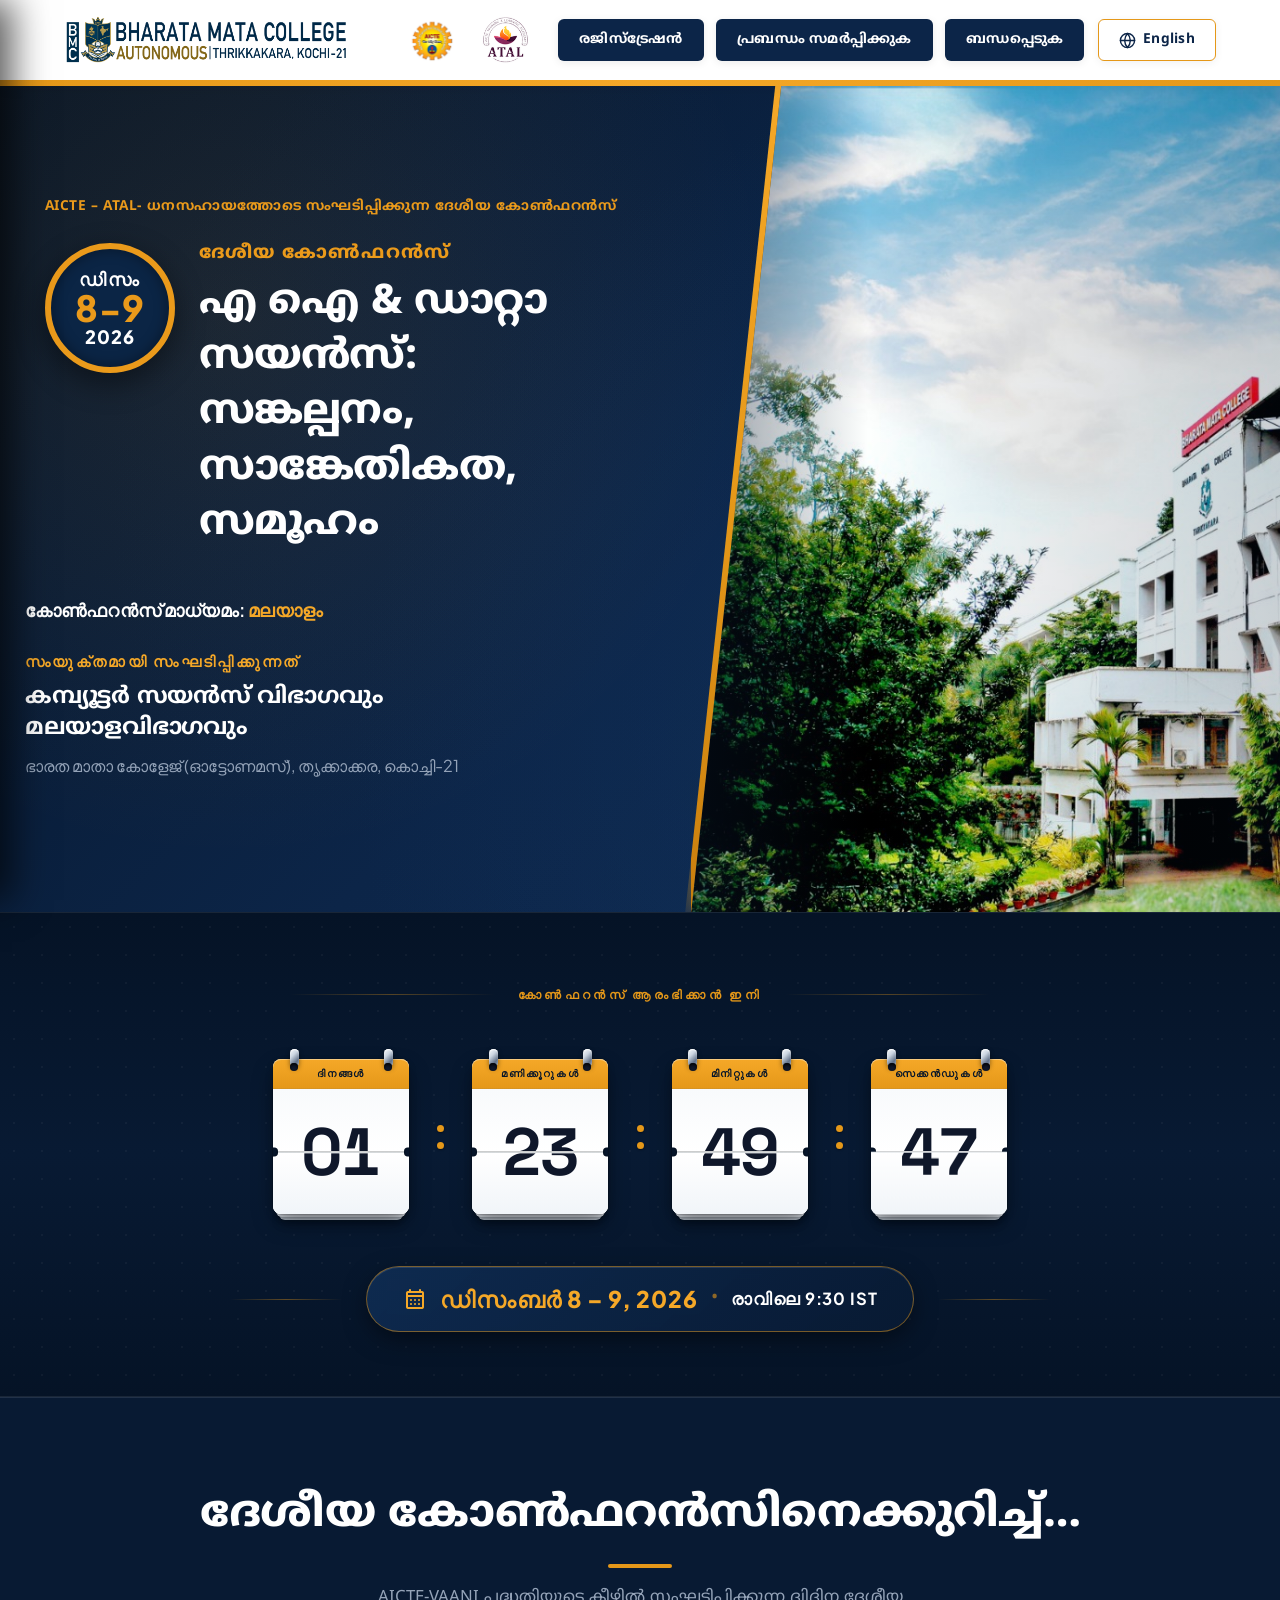
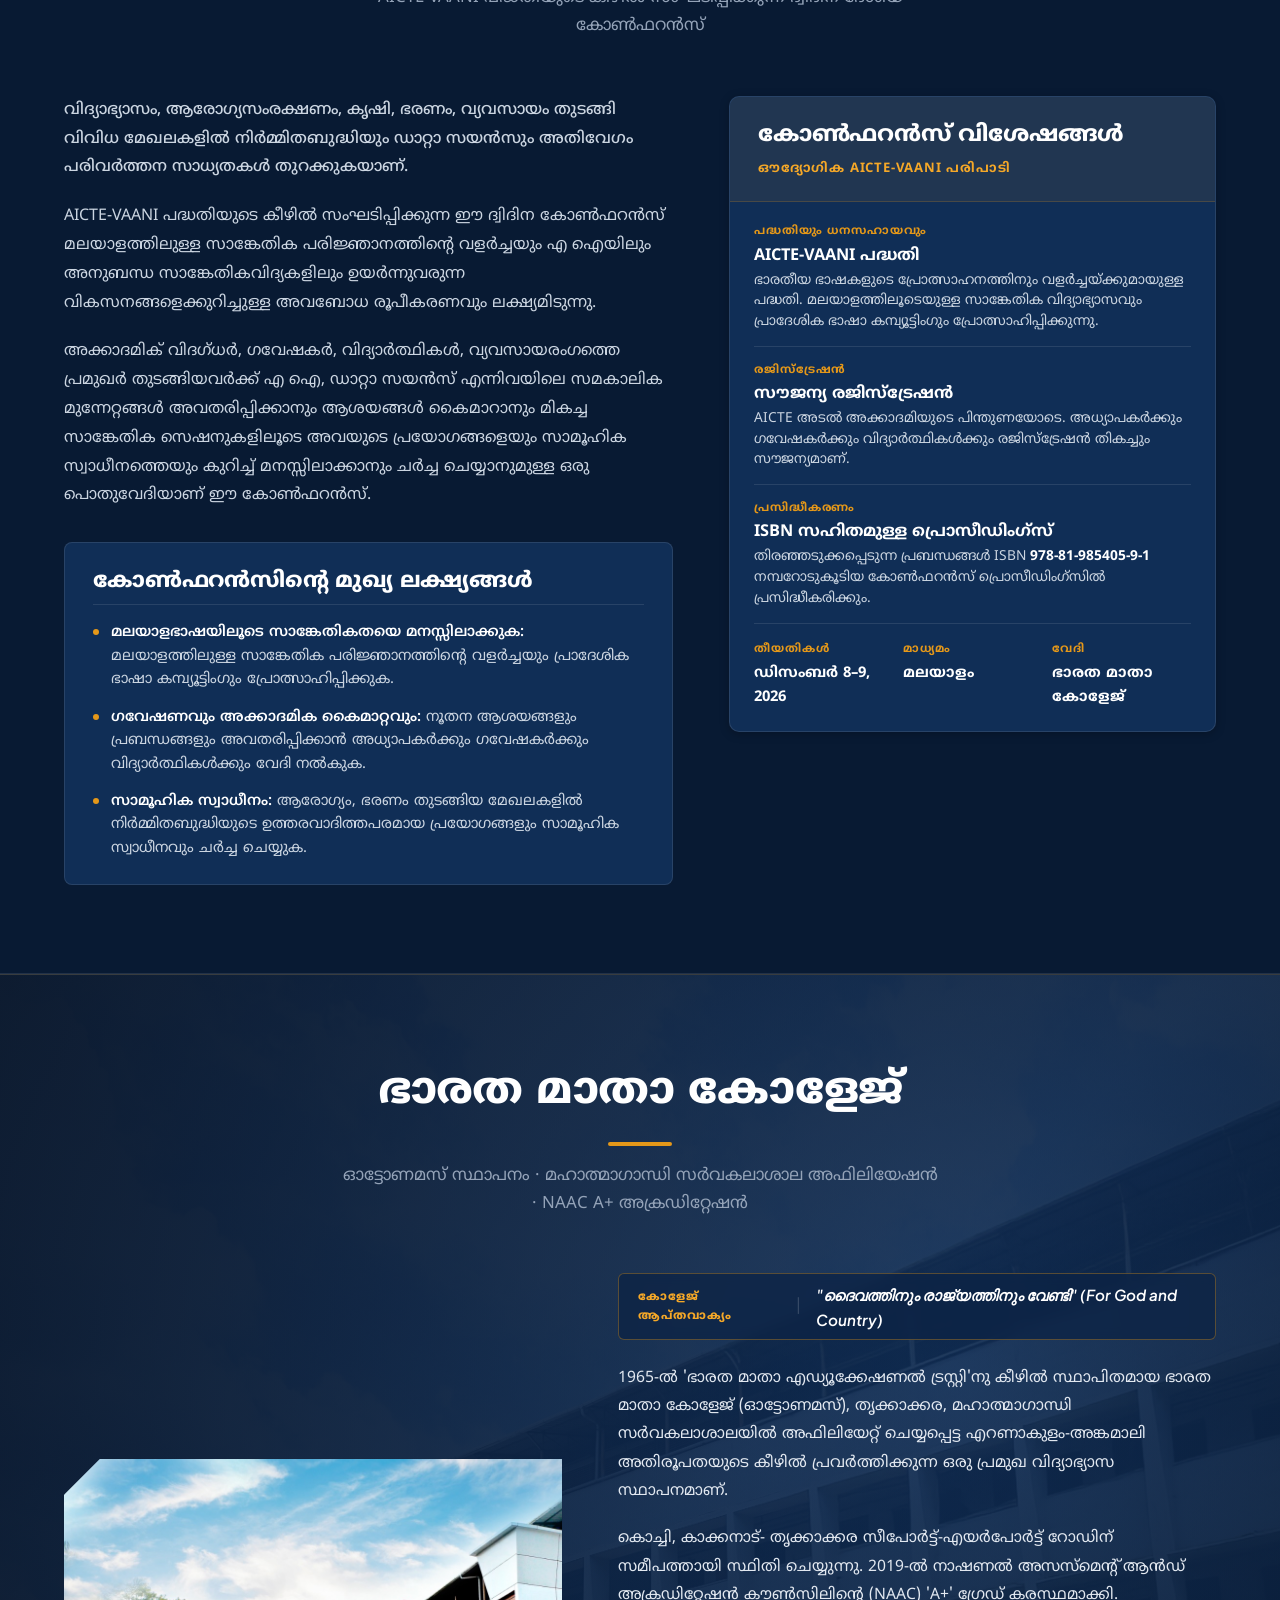
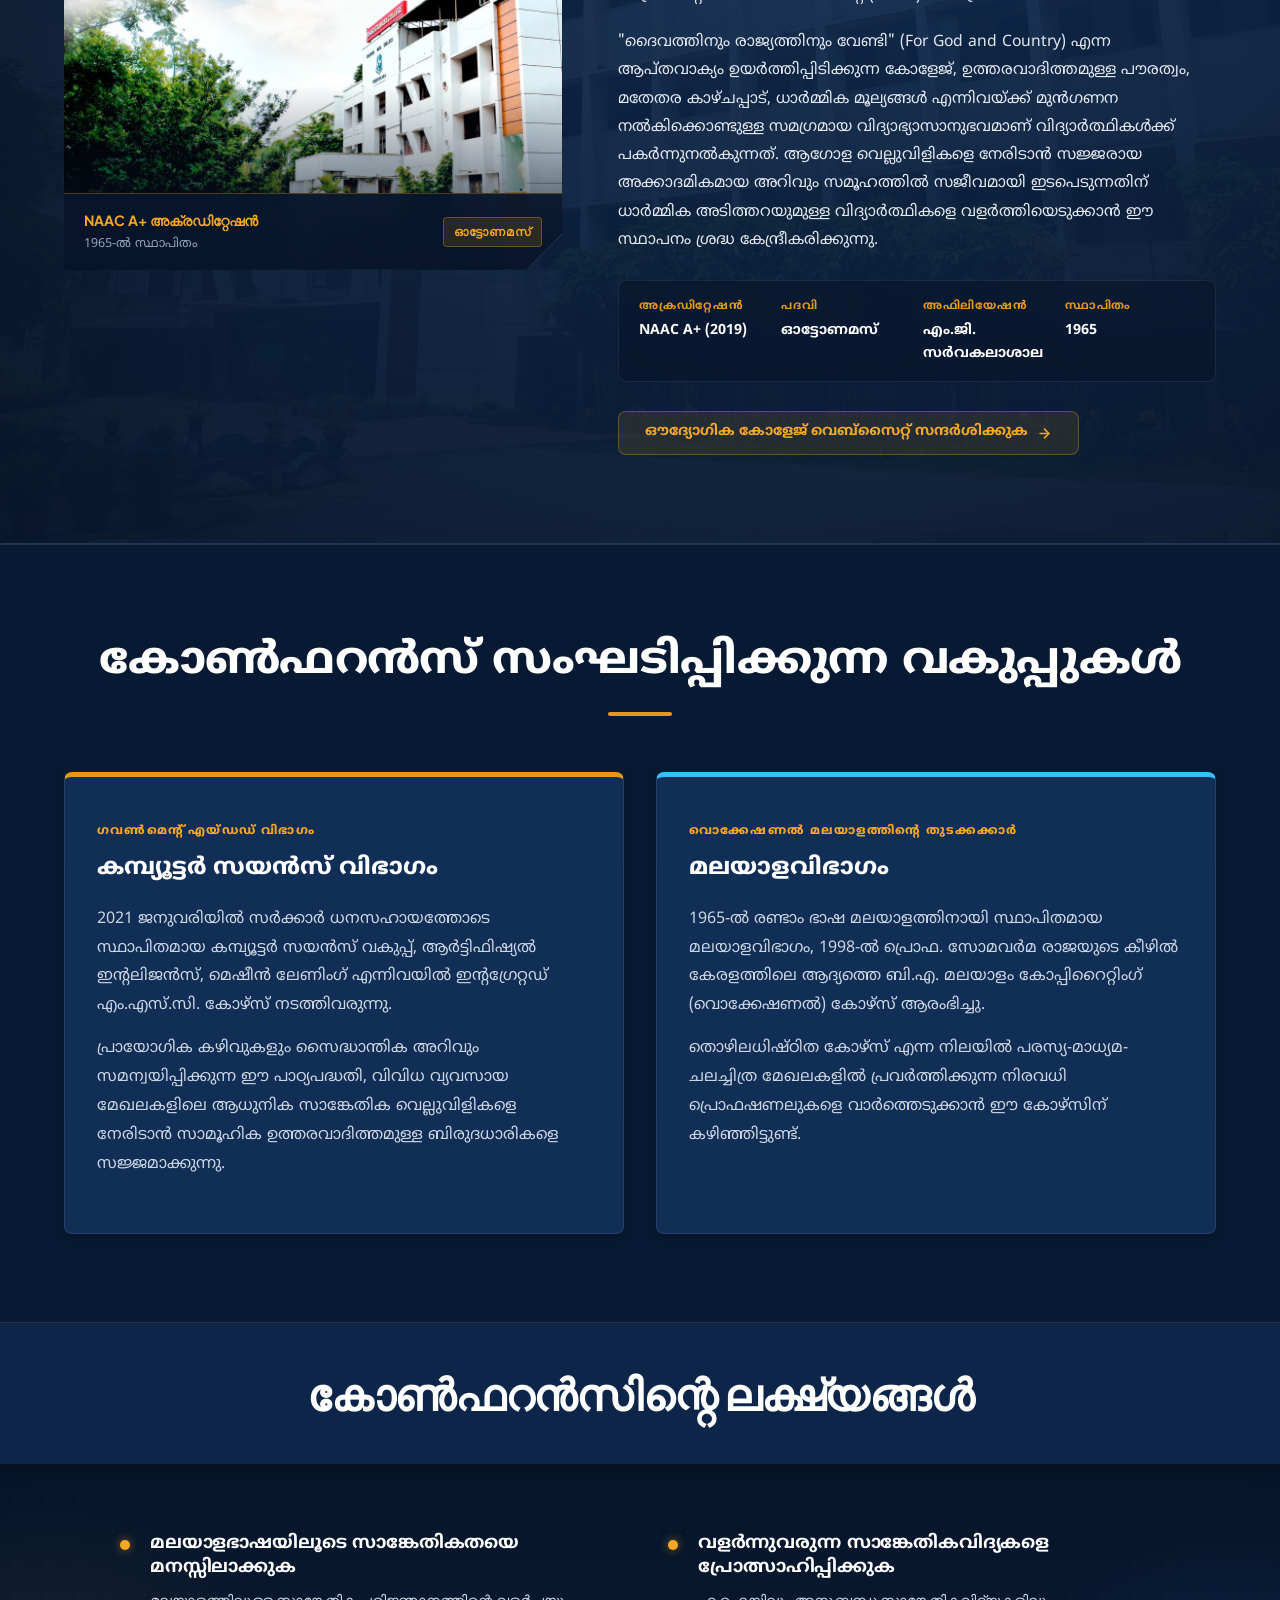
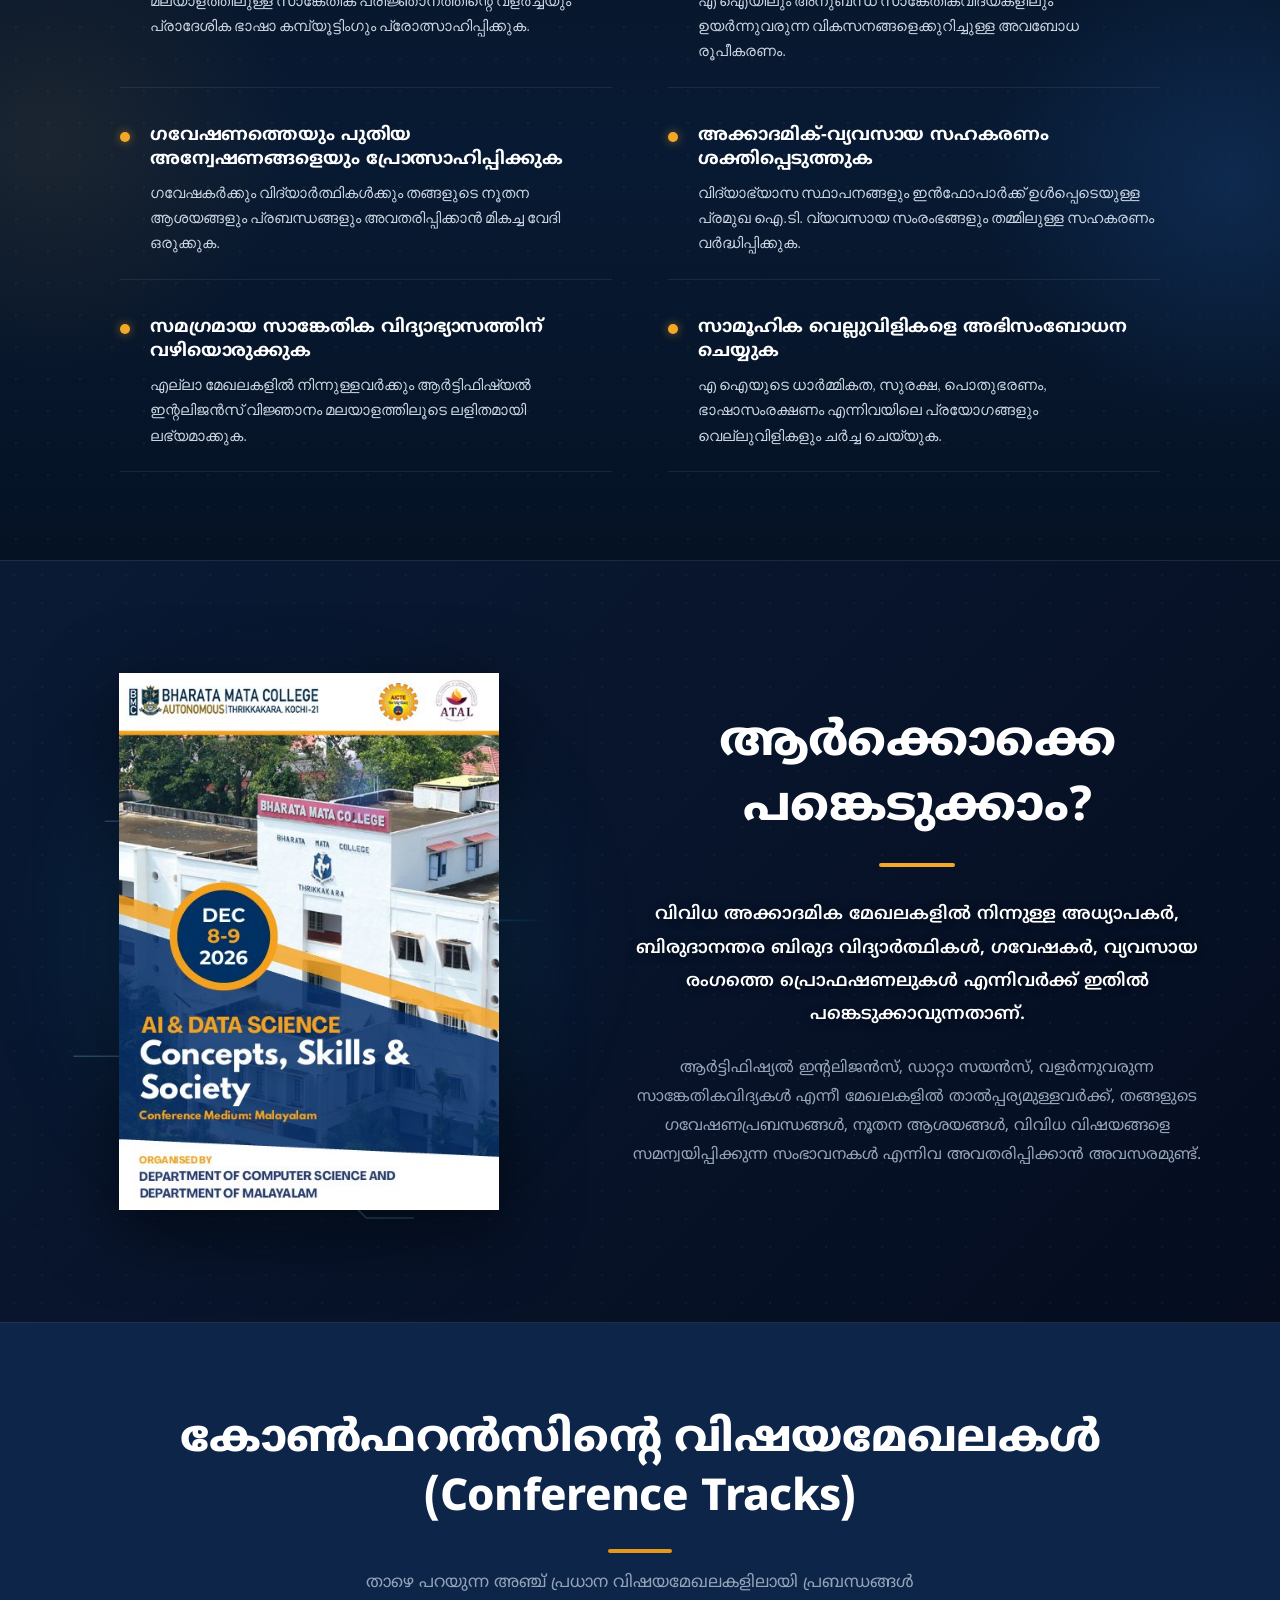
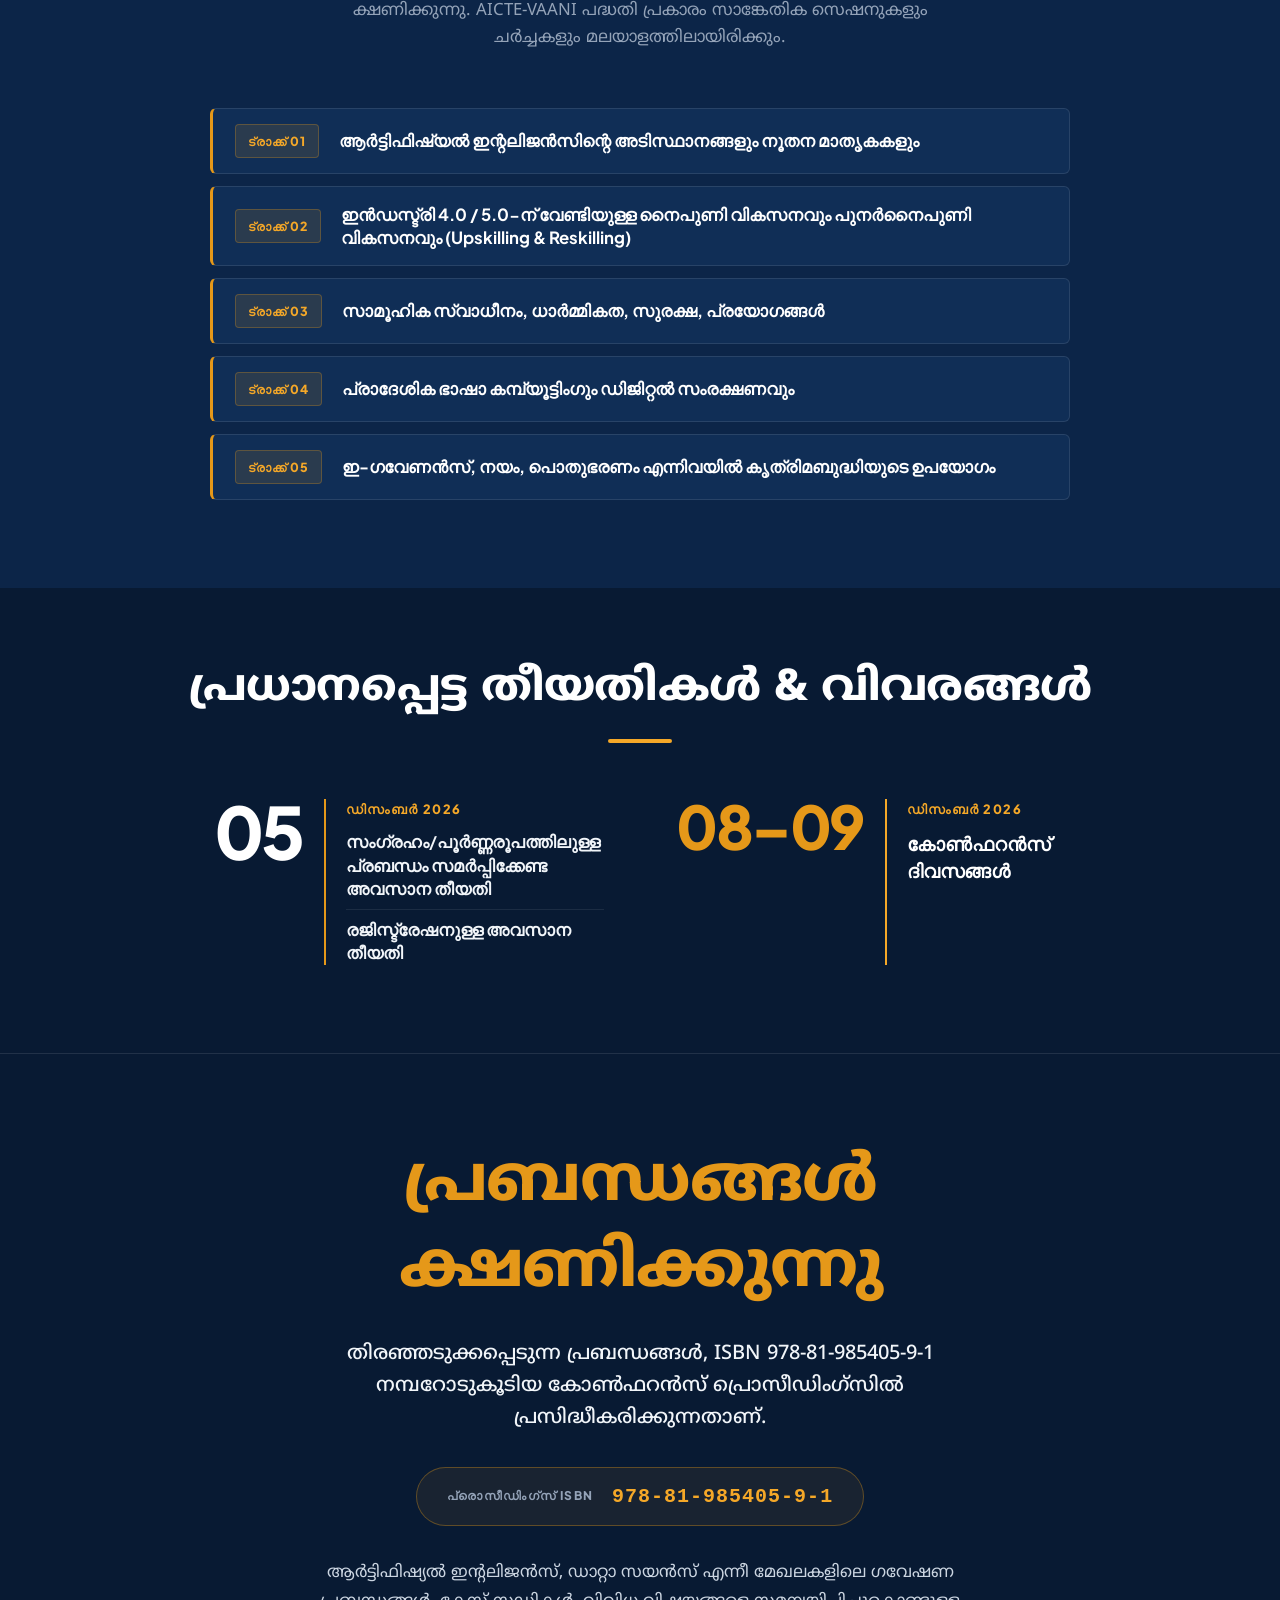
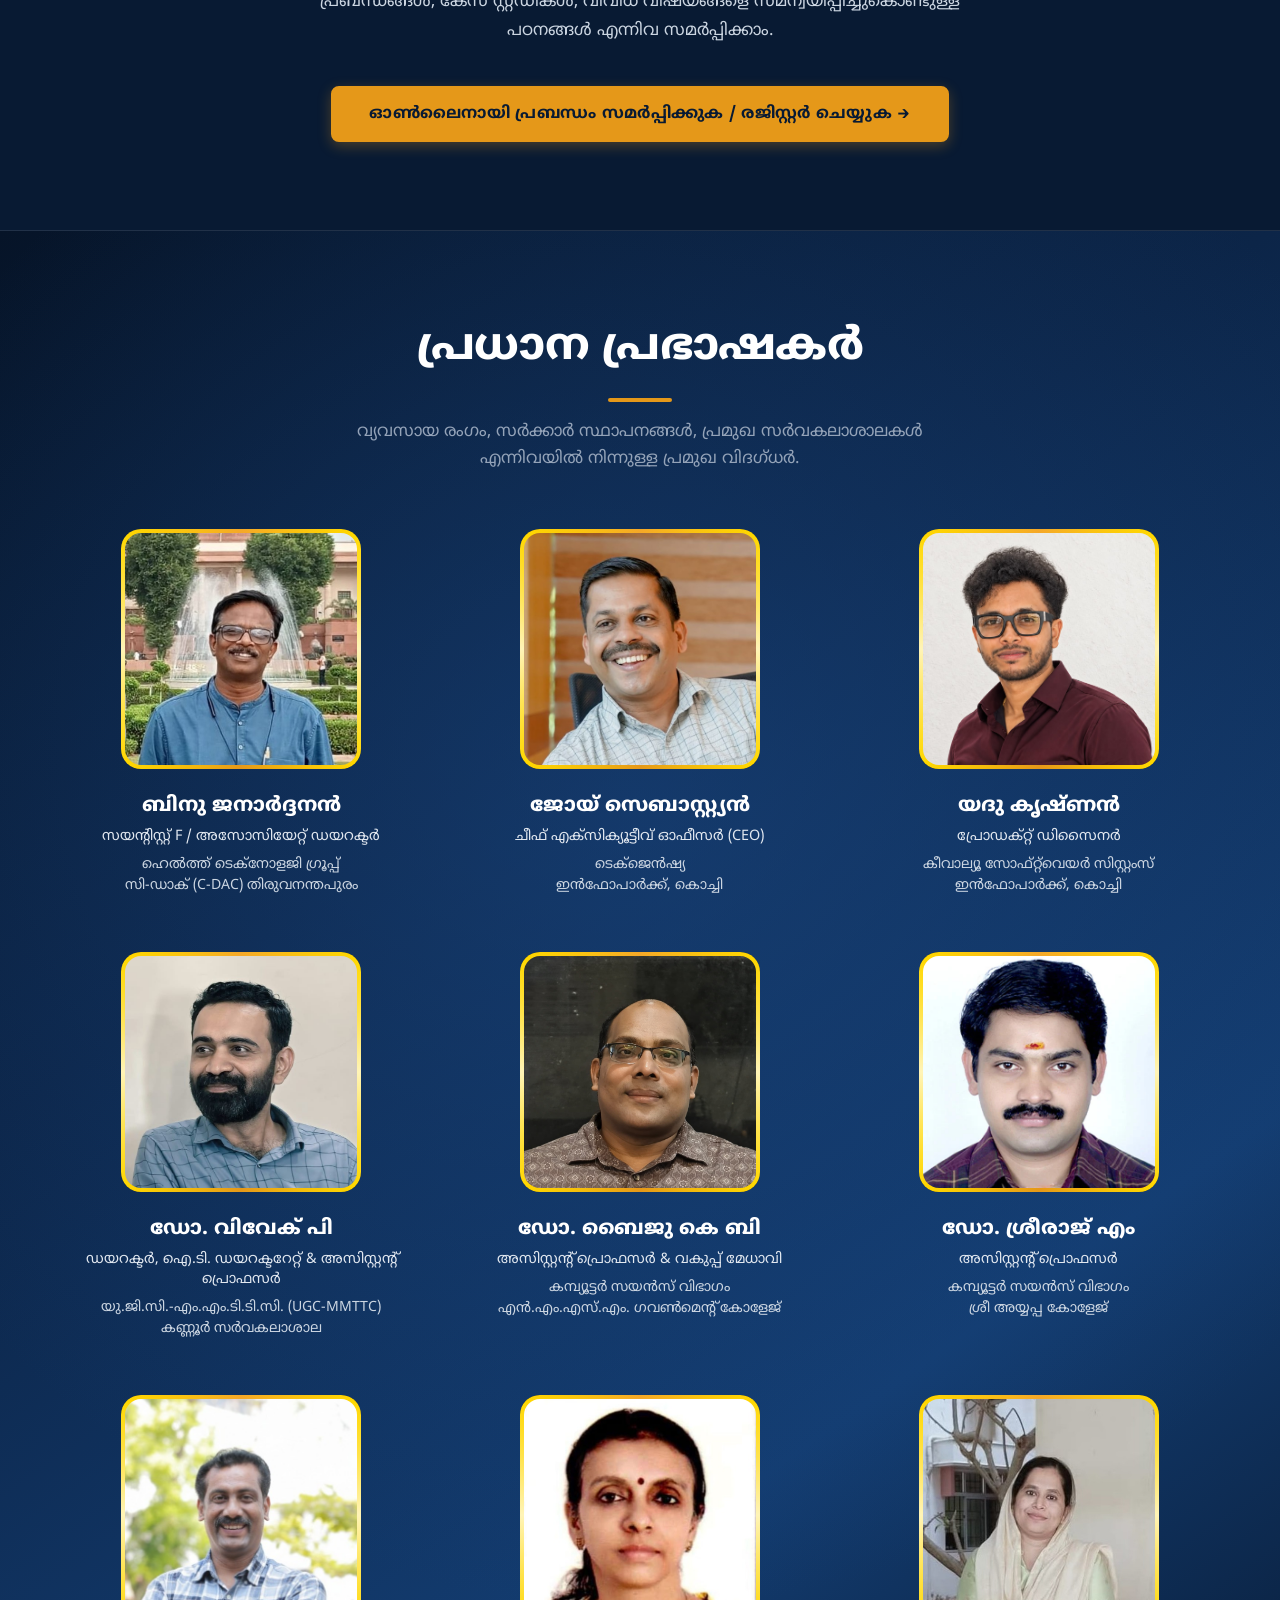
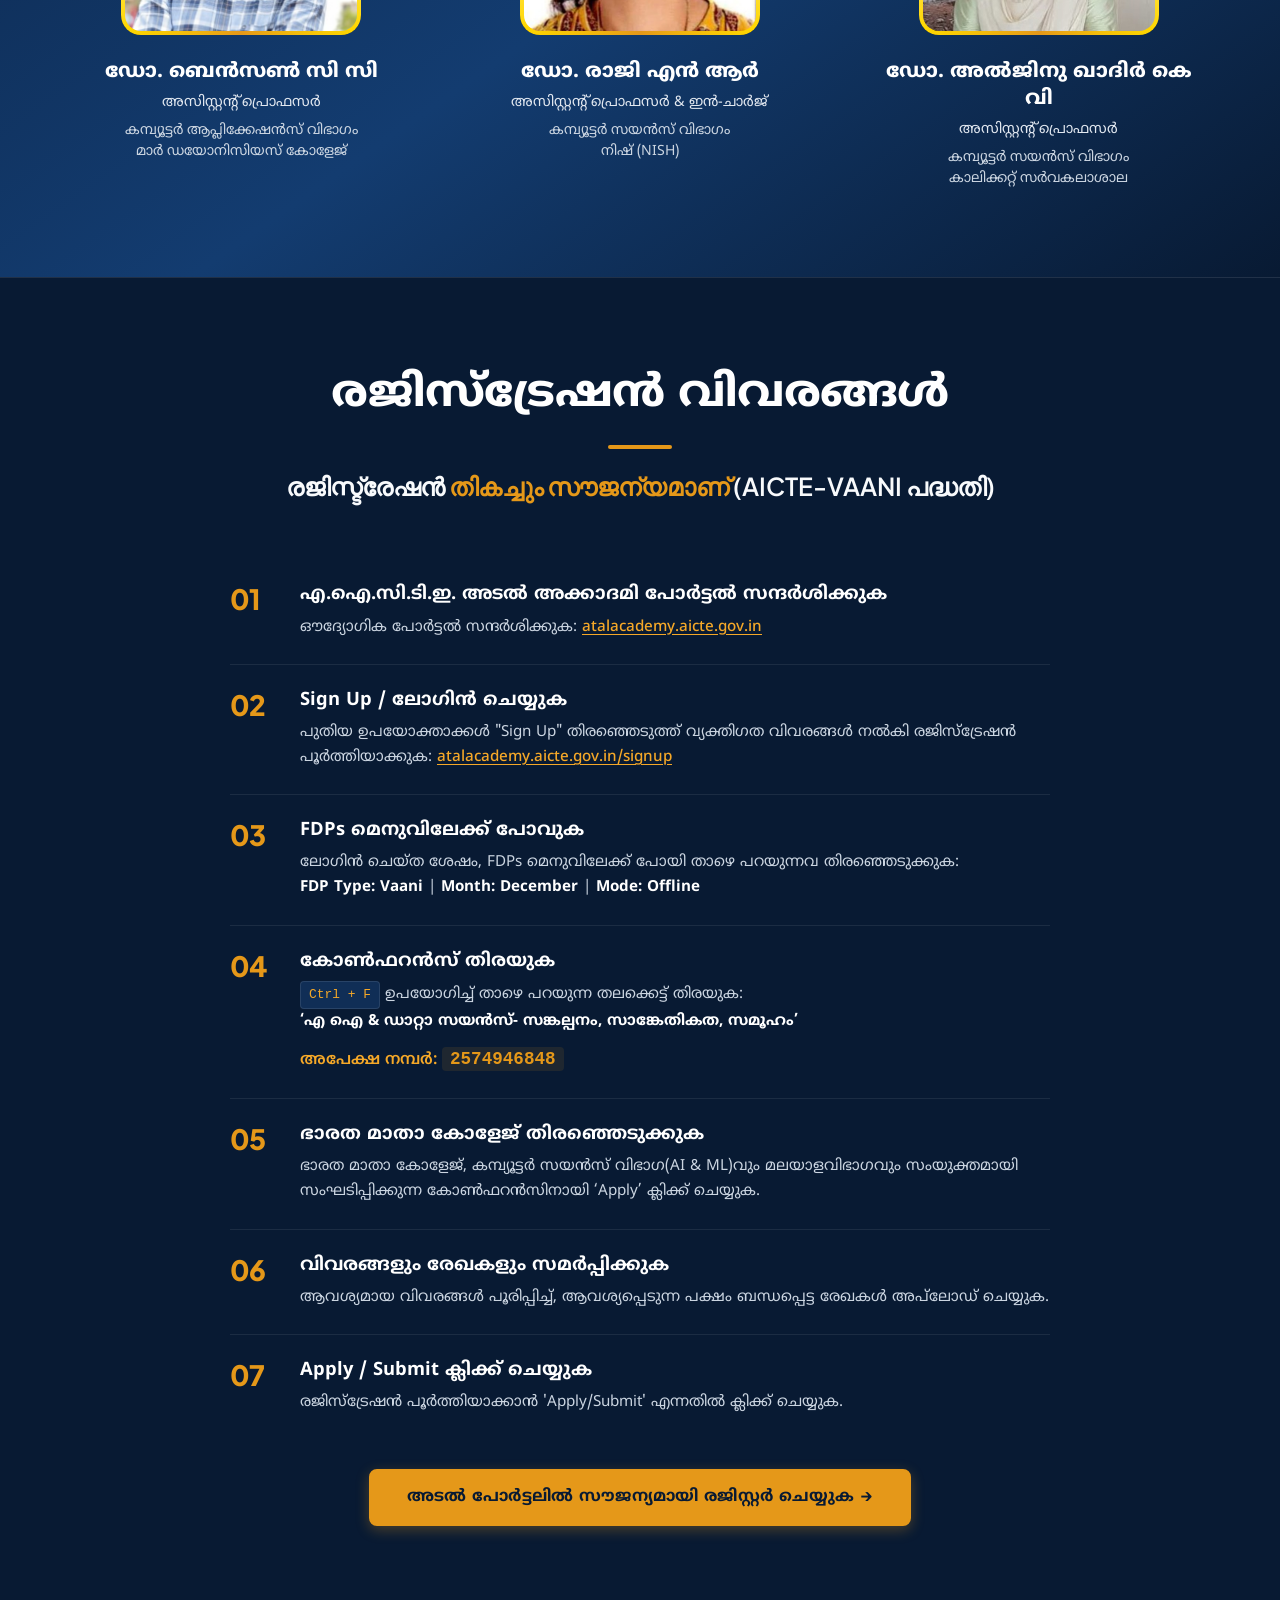
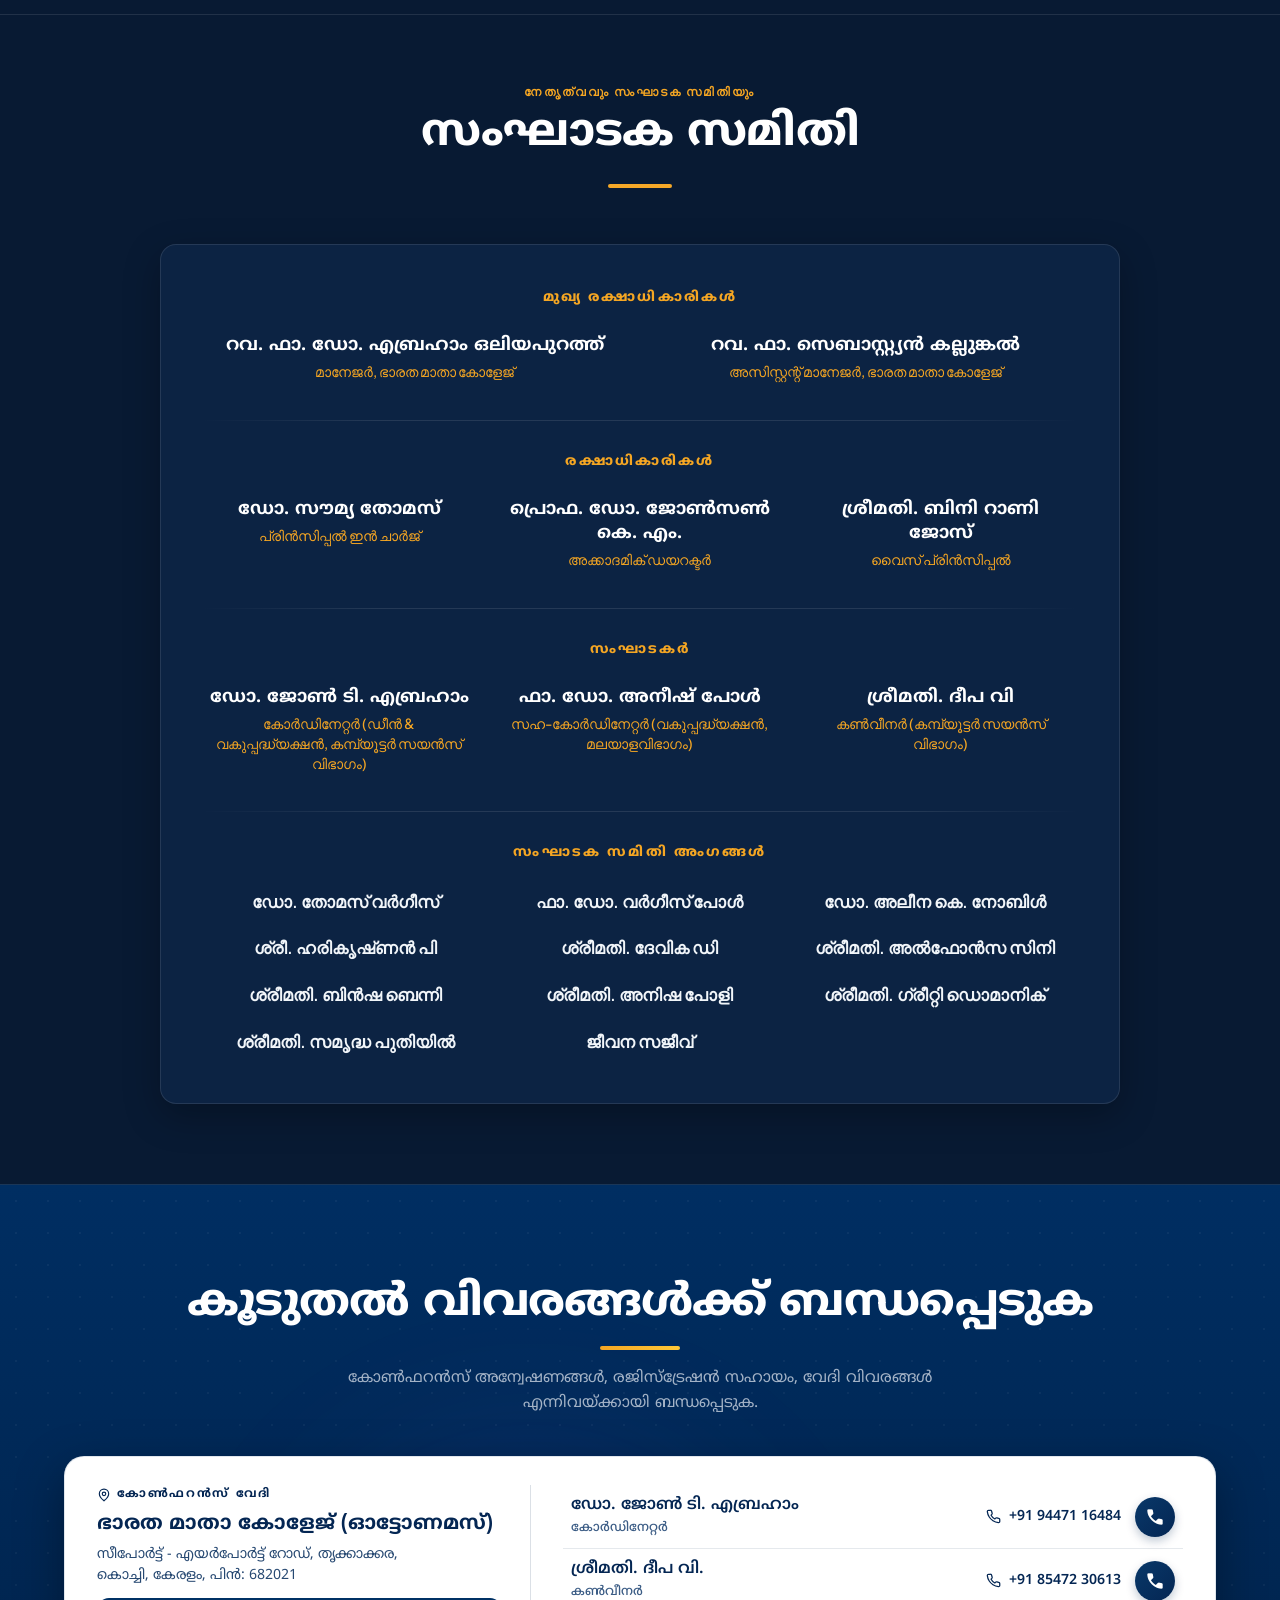
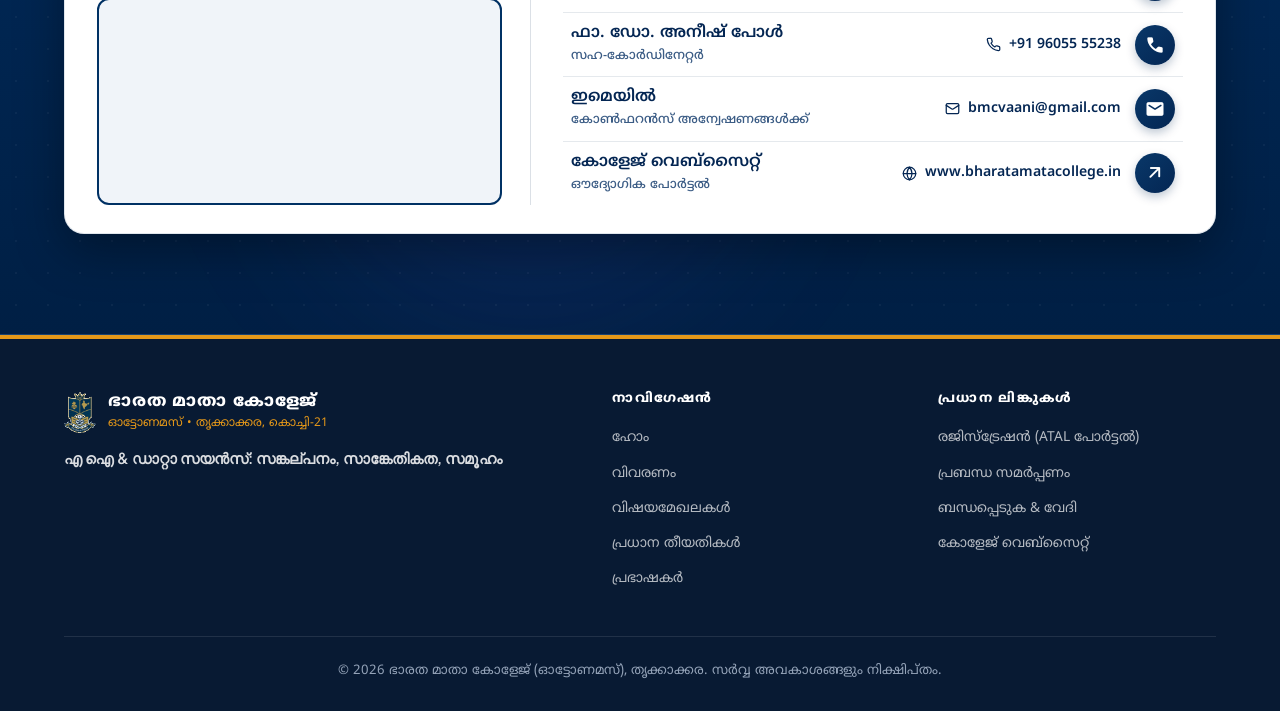
==== commit b42c5fcb: "Add cache-busting version parameter to style.css in index.html" ====
--- a/index.html
+++ b/index.html
@@ -27,7 +27,7 @@
     rel="stylesheet" />
   <link rel="stylesheet"
     href="https://fonts.googleapis.com/css2?family=Material+Symbols+Rounded:opsz,wght,FILL,GRAD@20..48,100..700,0..1,-50..200" />
-  <link rel="stylesheet" href="style.css" />
+  <link rel="stylesheet" href="style.css?v=2.2" />
 </head>
 <!-- ========================================================================== -->
 <!-- >>>>> END PART 00: DOCUMENT HEAD & METADATA <<<<< -->
--- a/style.css
+++ b/style.css
@@ -1858,11 +1858,11 @@
 
 .about-points-title {
   font-family: var(--font-heading);
-  font-size: 0.95rem;
-  font-weight: 700;
+  font-size: 1.35rem;
+  font-weight: 800;
   color: var(--white);
-  text-transform: uppercase;
-  letter-spacing: 0.06em;
+  line-height: 1.3;
+  letter-spacing: -0.01em;
   margin-bottom: 1rem;
   padding-bottom: 0.5rem;
   border-bottom: 1px solid var(--border-light);
@@ -1915,30 +1915,37 @@
 
 .info-panel-title {
   font-family: var(--font-heading);
-  font-size: 1.2rem;
-  font-weight: 700;
+  font-size: 1.4rem;
+  font-weight: 800;
   color: var(--white);
-  margin-bottom: 0.2rem;
+  line-height: 1.25;
+  letter-spacing: -0.01em;
+  margin-bottom: 0.25rem;
 }
 
 .info-panel-subtitle {
   font-size: 0.82rem;
   color: var(--gold-light);
-  font-weight: 600;
+  font-weight: 700;
   text-transform: uppercase;
   letter-spacing: 0.06em;
 }
 
 .info-panel-body {
-  padding: 1.5rem 1.75rem;
+  padding: 1.25rem 1.5rem;
   display: flex;
   flex-direction: column;
-  gap: 1.35rem;
+  gap: 0;
 }
 
 .info-item {
-  padding-bottom: 1.25rem;
+  padding: 0.85rem 0;
   border-bottom: 1px solid var(--border-light);
+  margin: 0;
+}
+
+.info-item:first-child {
+  padding-top: 0;
 }
 
 .info-item:last-child {
@@ -1948,26 +1955,27 @@
 
 .info-label {
   display: block;
-  font-size: 0.75rem;
+  font-size: 0.72rem;
   font-weight: 700;
   text-transform: uppercase;
   letter-spacing: 0.08em;
   color: var(--gold-primary);
-  margin-bottom: 0.35rem;
+  margin-bottom: 0.2rem;
 }
 
 .info-heading {
   font-family: var(--font-heading);
-  font-size: 1.05rem;
+  font-size: 1.02rem;
   font-weight: 700;
   color: var(--white);
-  margin-bottom: 0.35rem;
+  margin-bottom: 0.25rem;
+  line-height: 1.3;
 }
 
 .info-text {
-  font-size: 0.88rem;
+  font-size: 0.86rem;
   color: var(--text-body);
-  line-height: 1.55;
+  line-height: 1.5;
   margin: 0;
 }
 
@@ -1976,14 +1984,14 @@
 }
 
 .info-item--footer {
-  padding-top: 0.25rem;
+  padding-top: 0.85rem;
 }
 
 .info-meta-row {
   display: grid;
-  grid-template-columns: 1fr 1fr 1fr;
-  gap: 0.75rem;
-  padding-top: 0.25rem;
+  grid-template-columns: repeat(3, 1fr);
+  gap: 0.65rem;
+  padding-top: 0.15rem;
 }
 
 .info-meta-val {
@@ -2008,17 +2016,22 @@
 
 @media (max-width: 600px) {
   .info-meta-row {
-    grid-template-columns: 1fr;
-    gap: 1rem;
+    grid-template-columns: repeat(3, 1fr);
+    gap: 0.5rem;
   }
 
   .about-key-points {
-    padding: 1.25rem;
-  }
-
-  .info-panel-header,
+    padding: 1rem 1.15rem;
+    margin-top: 1.25rem;
+  }
+
+  .info-panel-header {
+    padding: 0.95rem 1.25rem 0.85rem;
+  }
+
   .info-panel-body {
-    padding: 1.25rem;
+    padding: 0.95rem 1.25rem;
+    gap: 0;
   }
 }
 
@@ -3371,16 +3384,48 @@
 @media (max-width: 768px) {
   .dates-flow {
     grid-template-columns: 1fr;
-    gap: 3rem;
-    max-width: 440px;
+    gap: 2.5rem;
+    max-width: 480px;
+    margin: 2.5rem auto 1rem;
+    padding: 0 1.5rem;
+    box-sizing: border-box;
+  }
+
+  .date-group {
+    display: grid;
+    grid-template-columns: 110px 1fr;
+    column-gap: 1.15rem;
+    align-items: stretch;
+    width: 100%;
+    box-sizing: border-box;
   }
 
   .date-group__num {
-    font-size: 3.75rem;
+    font-size: 2.85rem;
+    line-height: 1;
+    white-space: nowrap;
+    text-align: right;
+    justify-self: end;
+    width: 100%;
+    margin: 0;
+    align-self: flex-start;
+    padding-top: 0.15rem;
+    box-sizing: border-box;
   }
 
   .date-group--highlight .date-group__num {
-    font-size: 3.2rem;
+    font-size: 2.35rem;
+    letter-spacing: -0.02em;
+  }
+
+  .date-group__content {
+    display: flex;
+    flex-direction: column;
+    padding-left: 1rem;
+    border-left: 2px solid var(--gold-primary, #e59819);
+    width: 100%;
+    min-width: 0;
+    box-sizing: border-box;
   }
 }
 
@@ -4501,7 +4546,7 @@
   .college-grid,
   .participate-layout {
     grid-template-columns: 1fr;
-    gap: 2.5rem;
+    gap: 1.85rem;
   }
 
   .participate-content-col,
@@ -5058,10 +5103,10 @@
     font-weight: 600;
   }
 
-  /* About & College Sections — Full Width Single Columns */
+  /* About & College Sections — Compact Clean Mobile Layout */
   .about-grid,
   .college-grid {
-    gap: 1.6rem;
+    gap: 1.25rem;
     width: 100%;
     box-sizing: border-box;
   }
@@ -5073,25 +5118,37 @@
   }
 
   .about-text p,
-  .college-text p {
-    font-size: 0.82rem;
-    line-height: 1.58;
+  .college-text p,
+  .about-narrative p {
+    font-size: 0.84rem;
+    line-height: 1.55;
+    margin-bottom: 0.85rem;
   }
 
   .about-key-points {
-    padding: 0.85rem;
+    margin-top: 1rem;
+    padding: 0.85rem 1rem;
     width: 100%;
     box-sizing: border-box;
   }
 
-  .key-point-item {
+  .about-points-title {
+    font-size: 1.2rem;
+    font-weight: 800;
+    line-height: 1.3;
+    margin-bottom: 0.75rem;
+    padding-bottom: 0.4rem;
+  }
+
+  .about-points-list {
+    gap: 0.65rem;
+  }
+
+  .key-point-item,
+  .about-points-list li {
     font-size: 0.78rem;
+    line-height: 1.5;
     gap: 0.5rem;
-  }
-
-  .info-meta-row {
-    grid-template-columns: 1fr;
-    gap: 0.6rem;
   }
 
   .about-sidebar {
@@ -5104,28 +5161,51 @@
     box-sizing: border-box;
   }
 
-  .info-panel-header,
+  .info-panel-header {
+    padding: 0.85rem 1rem 0.75rem;
+    box-sizing: border-box;
+  }
+
+  .info-panel-title {
+    font-size: 1.25rem;
+    font-weight: 800;
+    line-height: 1.25;
+    margin-bottom: 0.2rem;
+  }
+
+  .info-panel-subtitle {
+    font-size: 0.72rem;
+    font-weight: 700;
+  }
+
   .info-panel-body {
-    padding: 0.85rem;
+    padding: 0.85rem 1rem;
+    display: flex;
+    flex-direction: column;
+    gap: 0;
     box-sizing: border-box;
   }
 
-  .info-panel-title {
-    font-size: 0.95rem;
-  }
-
-  .info-panel-subtitle {
-    font-size: 0.68rem;
-  }
-
   .info-item {
-    margin-bottom: 0.85rem;
+    padding: 0.6rem 0;
+    margin: 0;
+    border-bottom: 1px solid var(--border-light);
+  }
+
+  .info-item:first-child {
+    padding-top: 0;
+  }
+
+  .info-item:last-child {
+    padding-bottom: 0;
+    margin-bottom: 0;
+    border-bottom: none;
   }
 
   .info-label {
-    font-size: 0.62rem;
+    font-size: 0.64rem;
     letter-spacing: 0.06em;
-    margin-bottom: 0.2rem;
+    margin-bottom: 0.15rem;
   }
 
   .info-heading {
@@ -5135,28 +5215,50 @@
   }
 
   .info-text {
-    font-size: 0.76rem;
-    line-height: 1.48;
+    font-size: 0.78rem;
+    line-height: 1.45;
+    margin: 0;
+  }
+
+  .info-item--footer {
+    padding-top: 0.6rem;
+  }
+
+  .info-meta-row {
+    display: grid;
+    grid-template-columns: repeat(3, 1fr);
+    gap: 0.45rem;
+    padding-top: 0.15rem;
+  }
+
+  .info-meta-row > div {
+    min-width: 0;
   }
 
   .info-meta-val {
-    font-size: 0.76rem;
+    font-size: 0.78rem;
+    font-weight: 700;
+    line-height: 1.25;
+    margin-top: 0.1rem;
   }
 
   .college-meta-grid {
-    grid-template-columns: 1fr;
-    gap: 0.5rem;
+    grid-template-columns: repeat(2, 1fr);
+    gap: 0.65rem;
+    margin: 1.15rem 0 1.25rem;
+    padding: 0.85rem 1rem;
     width: 100%;
     box-sizing: border-box;
   }
 
   .college-meta-item {
-    padding: 0.65rem 0.8rem;
+    padding: 0.5rem 0.65rem;
     box-sizing: border-box;
   }
 
   .college-meta-label {
     font-size: 0.65rem;
+    margin-bottom: 0.15rem;
   }
 
   .college-meta-val {
@@ -5330,23 +5432,40 @@
   }
 
   .date-group {
-    gap: 0.85rem;
+    display: grid;
+    grid-template-columns: 88px 1fr;
+    column-gap: 0.85rem;
+    align-items: stretch;
     width: 100%;
     box-sizing: border-box;
   }
 
   .date-group__num {
-    font-size: 2.35rem;
+    font-size: 2.25rem;
+    line-height: 1;
+    white-space: nowrap;
+    text-align: right;
+    justify-self: end;
+    width: 100%;
+    margin: 0;
+    align-self: flex-start;
+    padding-top: 0.1rem;
+    box-sizing: border-box;
   }
 
   .date-group--highlight .date-group__num {
-    font-size: 2rem;
+    font-size: 1.85rem;
+    letter-spacing: -0.02em;
   }
 
   .date-group__content {
-    padding-left: 0.75rem;
-    flex: 1;
+    display: flex;
+    flex-direction: column;
+    padding-left: 0.85rem;
+    border-left: 2px solid var(--gold-primary, #e59819);
+    width: 100%;
     min-width: 0;
+    box-sizing: border-box;
   }
 
   .date-group__month {
@@ -5691,6 +5810,14 @@
     padding-right: var(--mobile-gutter, 1.15rem);
   }
 
+  .section {
+    padding: 2rem 0;
+  }
+
+  .section-title-wrap {
+    margin-bottom: 1.25rem;
+  }
+
   .top-bar__container {
     padding: 0.4rem 0.65rem;
     gap: 0.45rem;
@@ -5837,29 +5964,73 @@
     font-size: 0.68rem;
   }
 
+  .about-points-title {
+    font-size: 1.1rem;
+    font-weight: 800;
+    line-height: 1.3;
+  }
+
   .info-panel-title {
-    font-size: 0.86rem;
+    font-size: 1.15rem;
+    font-weight: 800;
+    line-height: 1.25;
+  }
+
+  .info-panel-body {
+    padding: 0.75rem 0.85rem;
+    gap: 0;
+  }
+
+  .info-item {
+    padding: 0.5rem 0;
   }
 
   .info-label {
     font-size: 0.58rem;
+    margin-bottom: 0.1rem;
   }
 
   .info-heading {
-    font-size: 0.8rem;
+    font-size: 0.82rem;
+    margin-bottom: 0.15rem;
   }
 
   .info-text {
+    font-size: 0.74rem;
+    line-height: 1.4;
+  }
+
+  .info-item--footer {
+    padding-top: 0.5rem;
+  }
+
+  .info-meta-row {
+    gap: 0.35rem;
+  }
+
+  .info-meta-val {
     font-size: 0.72rem;
-    line-height: 1.42;
+  }
+
+  .date-group {
+    grid-template-columns: 82px 1fr;
+    column-gap: 0.75rem;
   }
 
   .date-group__num {
-    font-size: 2.1rem;
+    font-size: 2.05rem;
+    text-align: right;
+    justify-self: end;
+    width: 100%;
   }
 
   .date-group--highlight .date-group__num {
-    font-size: 1.85rem;
+    font-size: 1.7rem;
+    letter-spacing: -0.03em;
+  }
+
+  .date-group__content {
+    padding-left: 0.75rem;
   }
 
   /* Keynote Speakers (Extra-Compact Mobile <= 380px) */
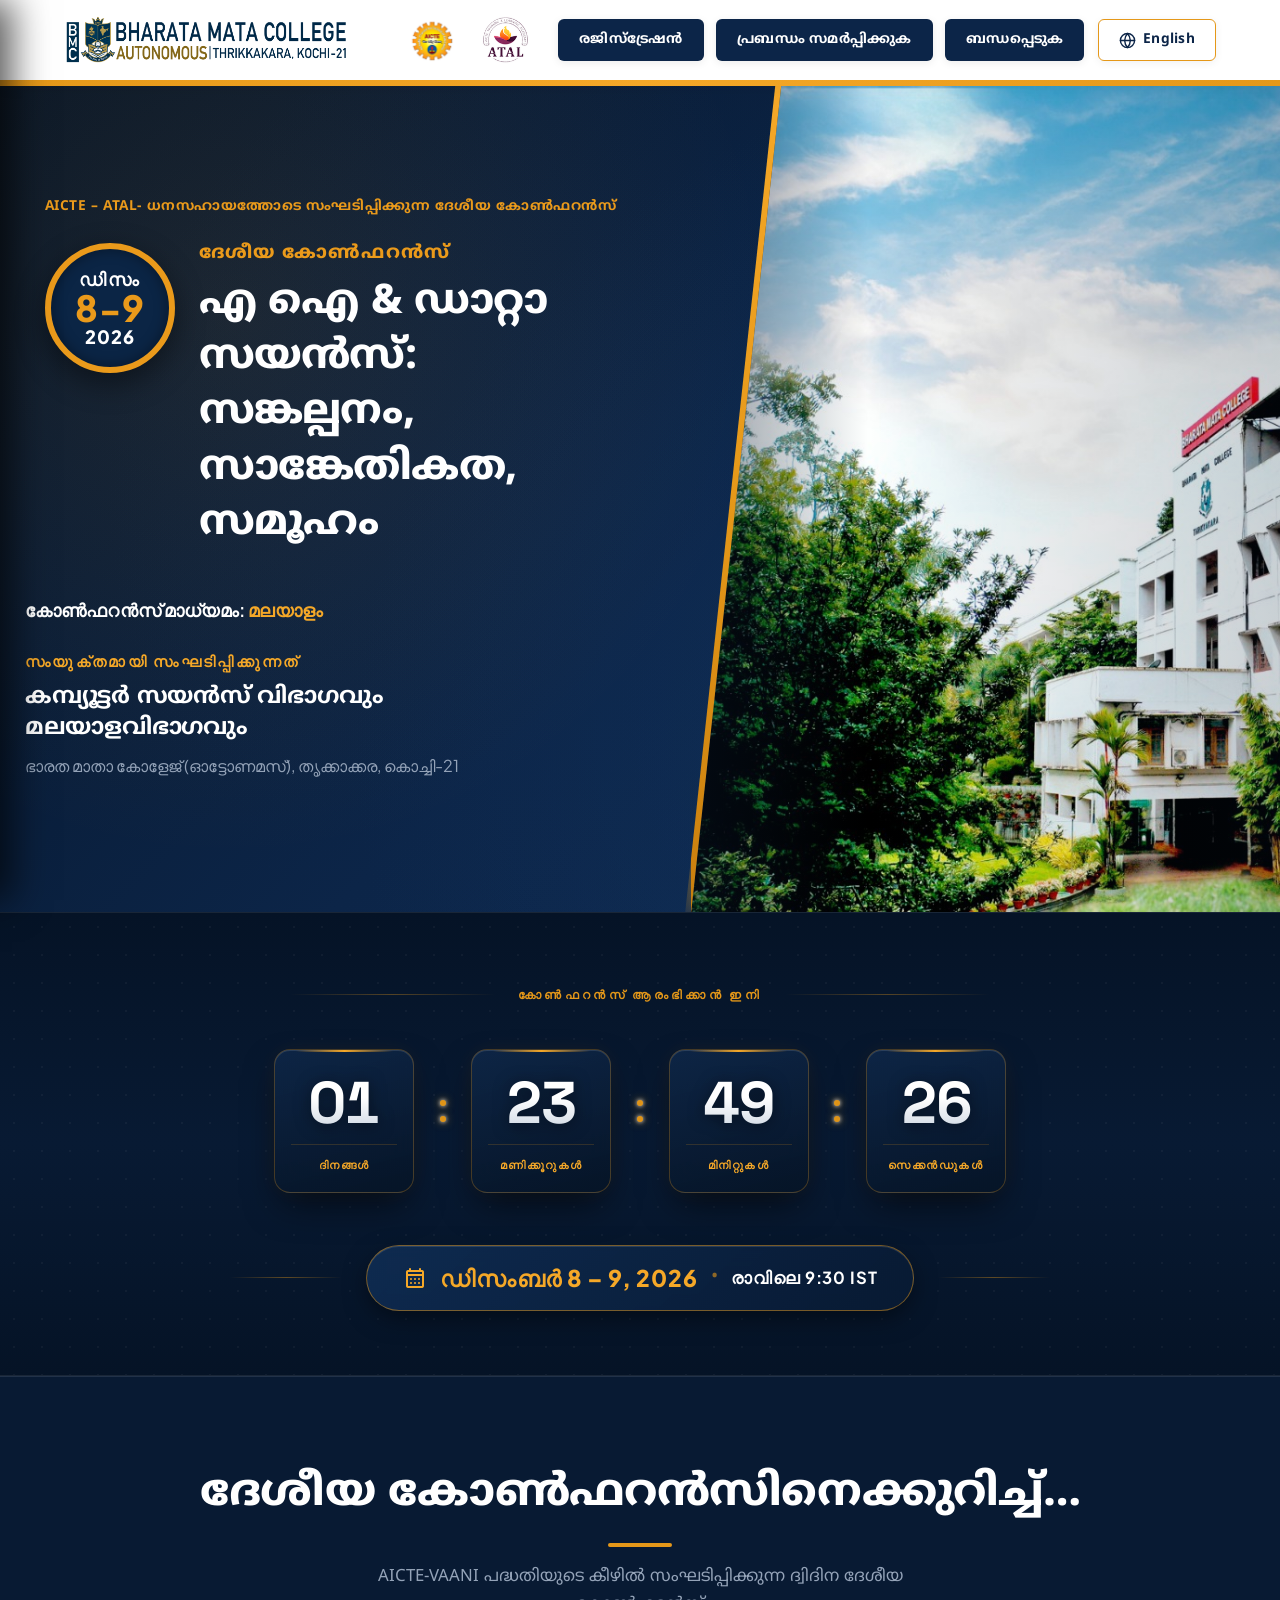
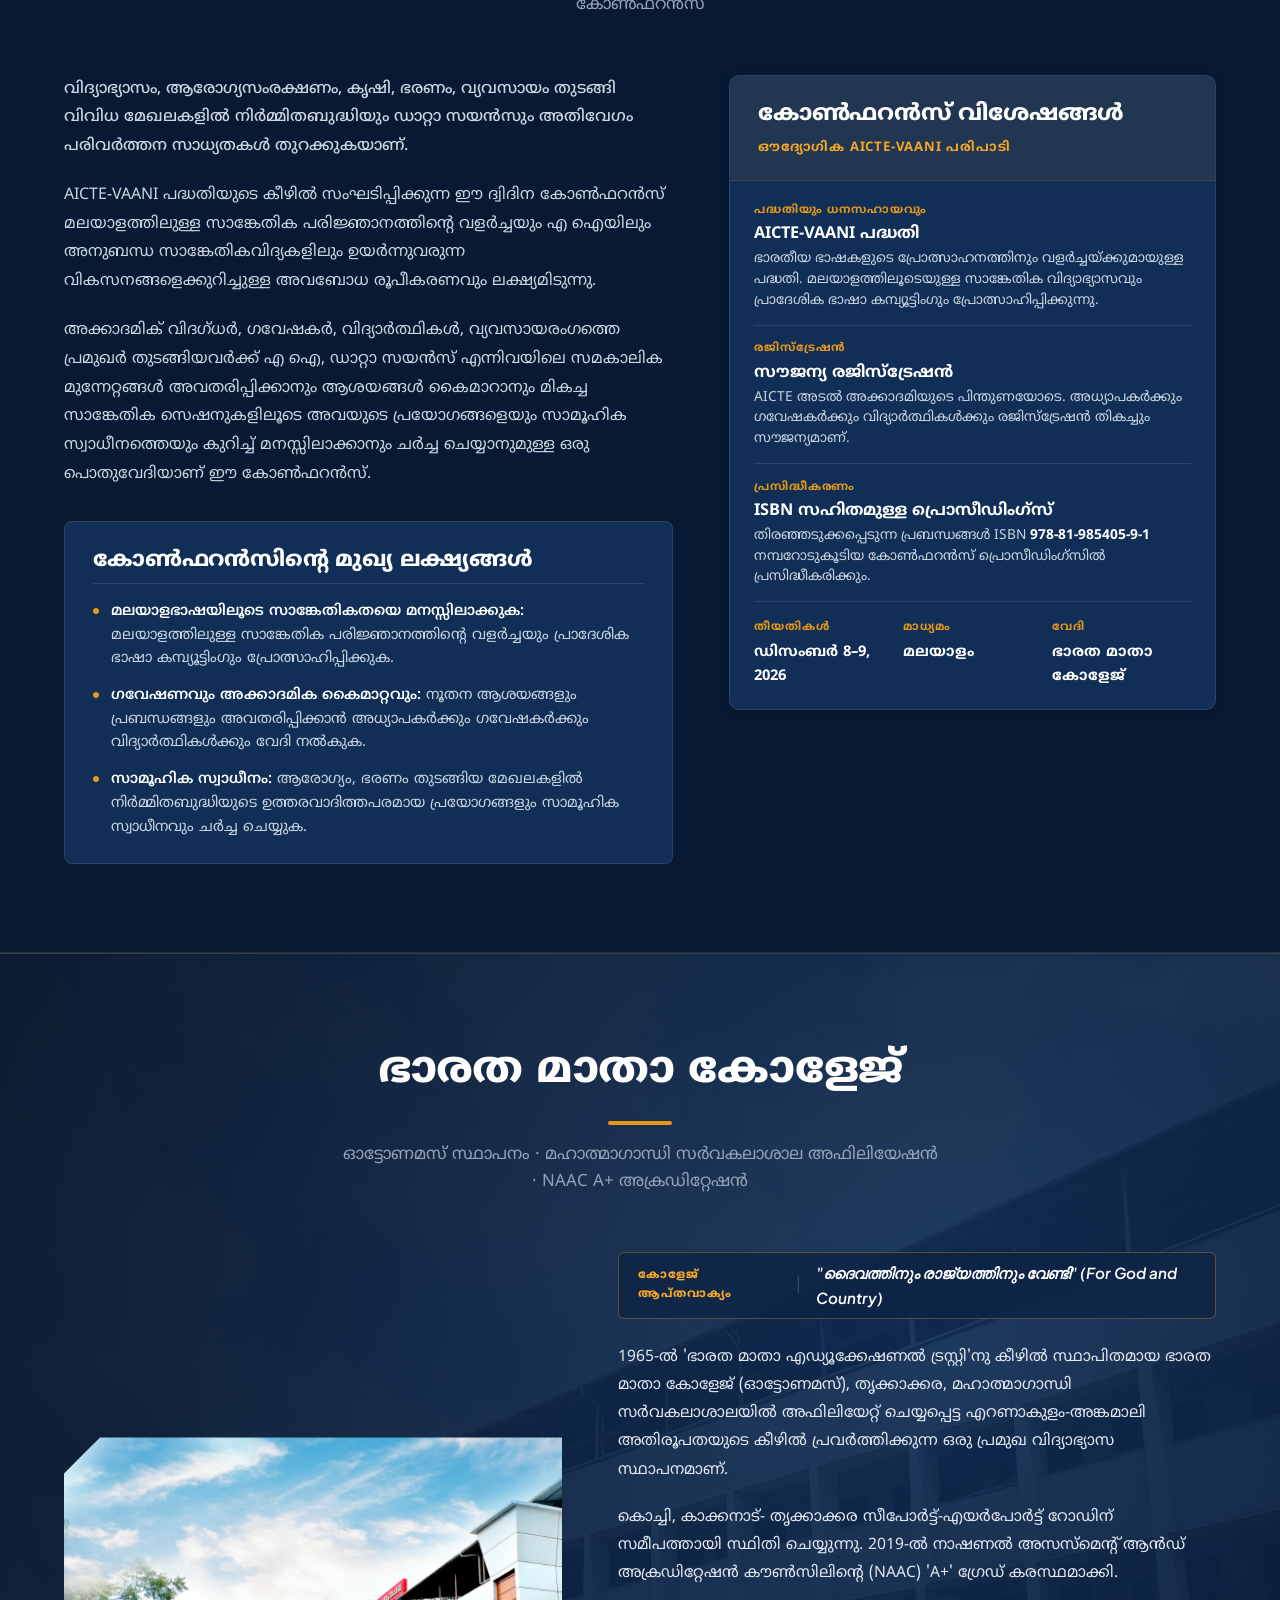
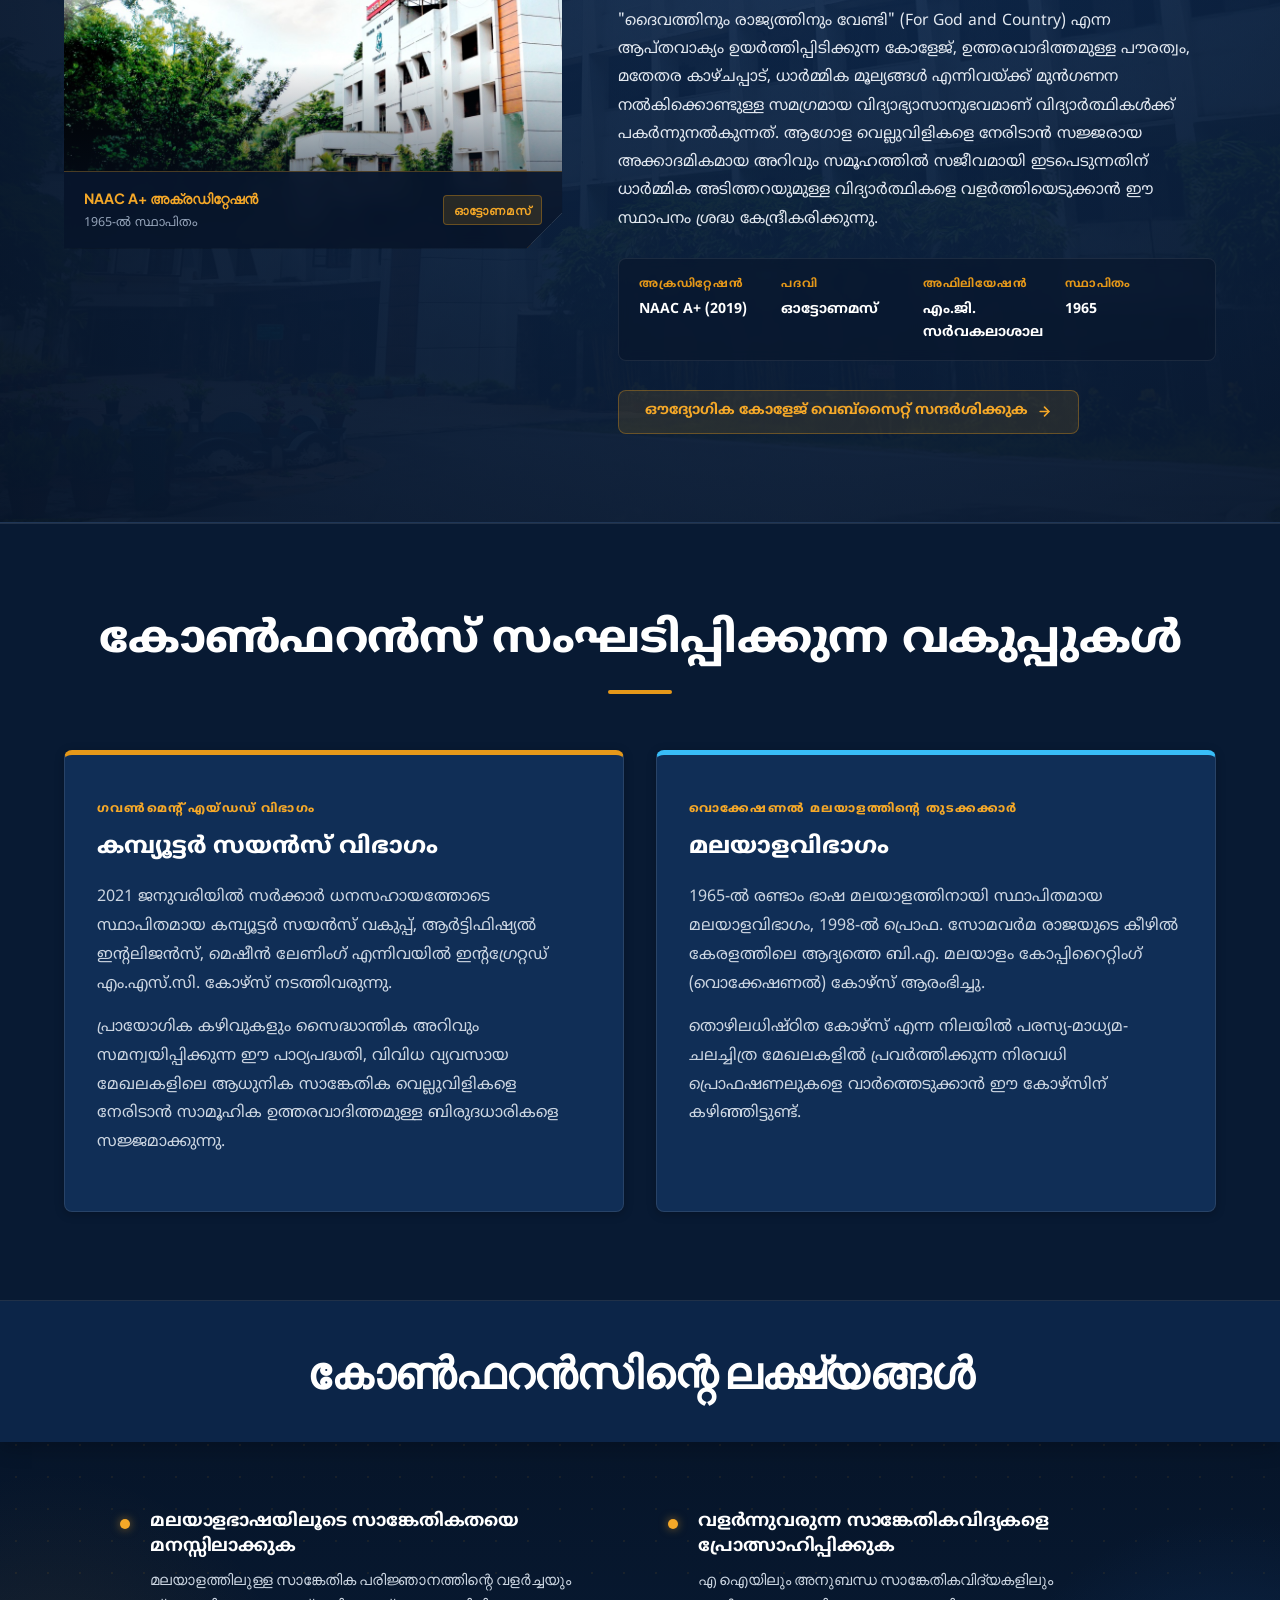
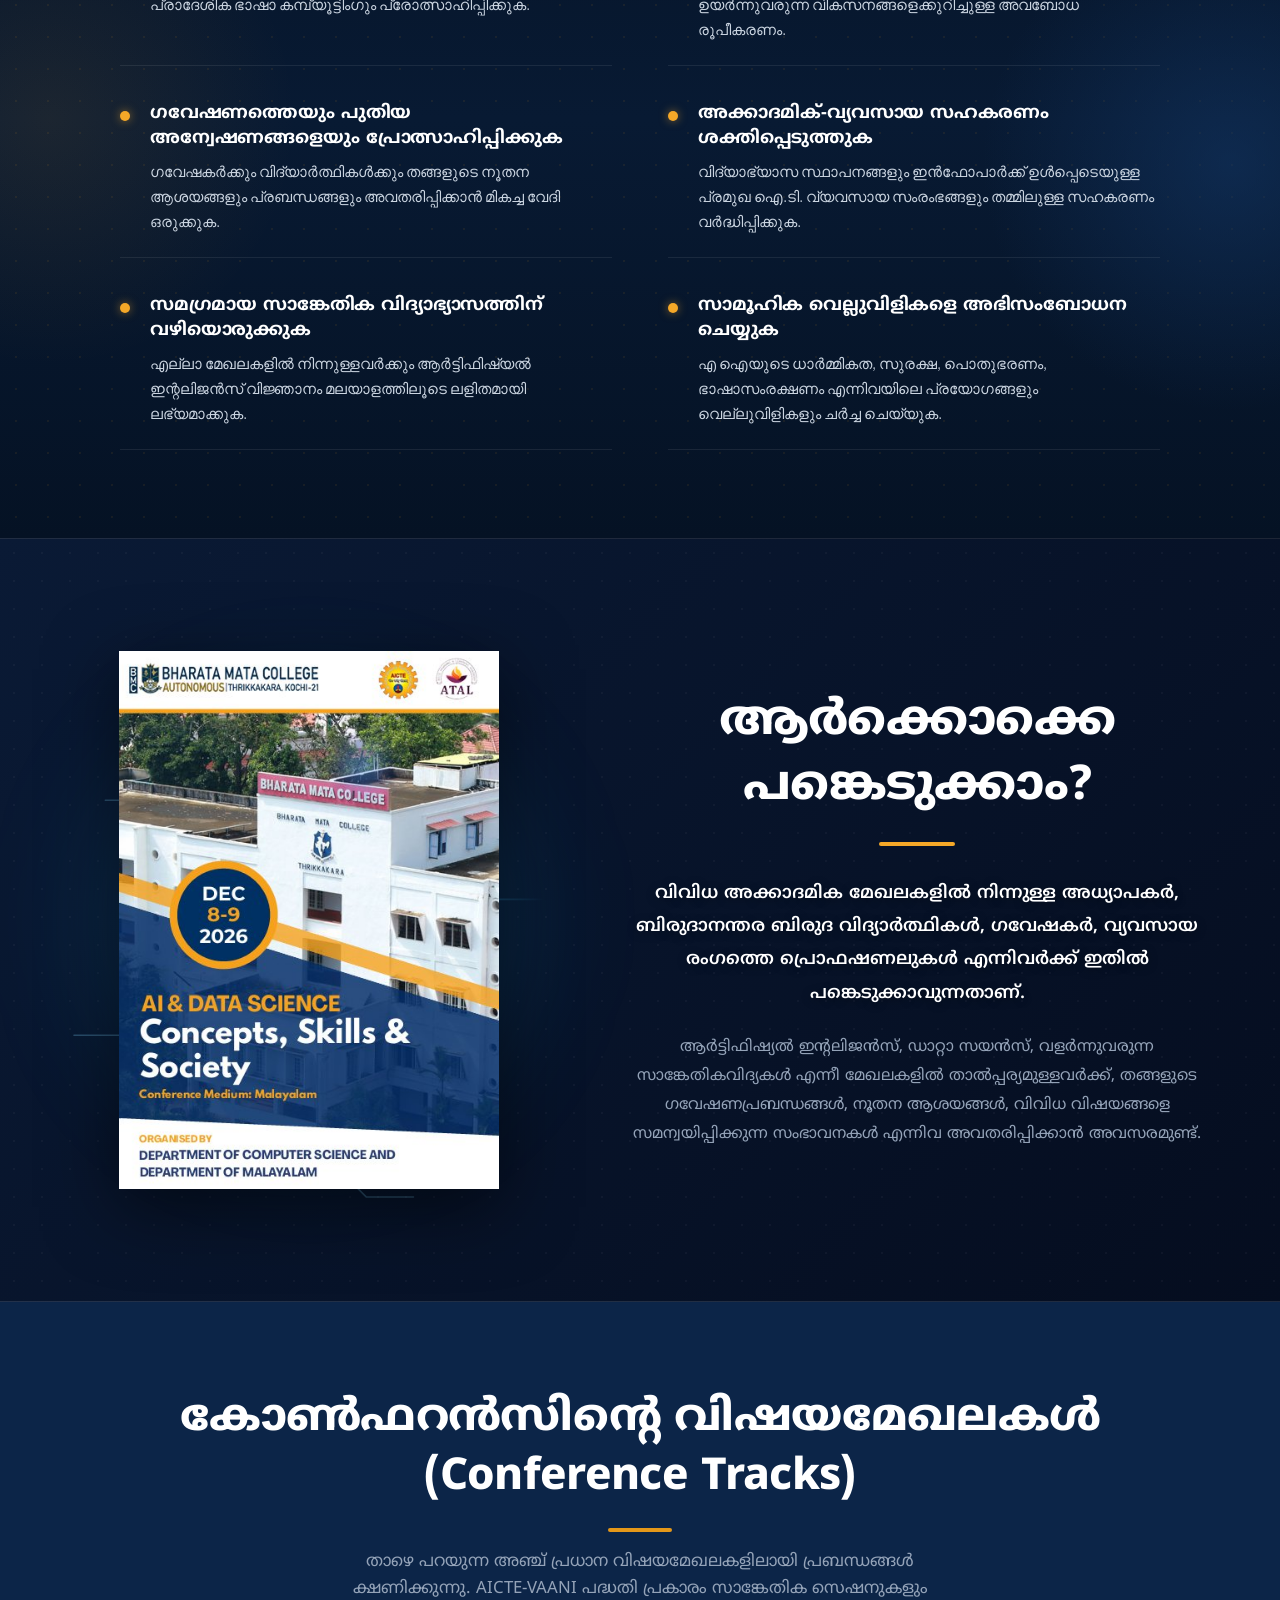
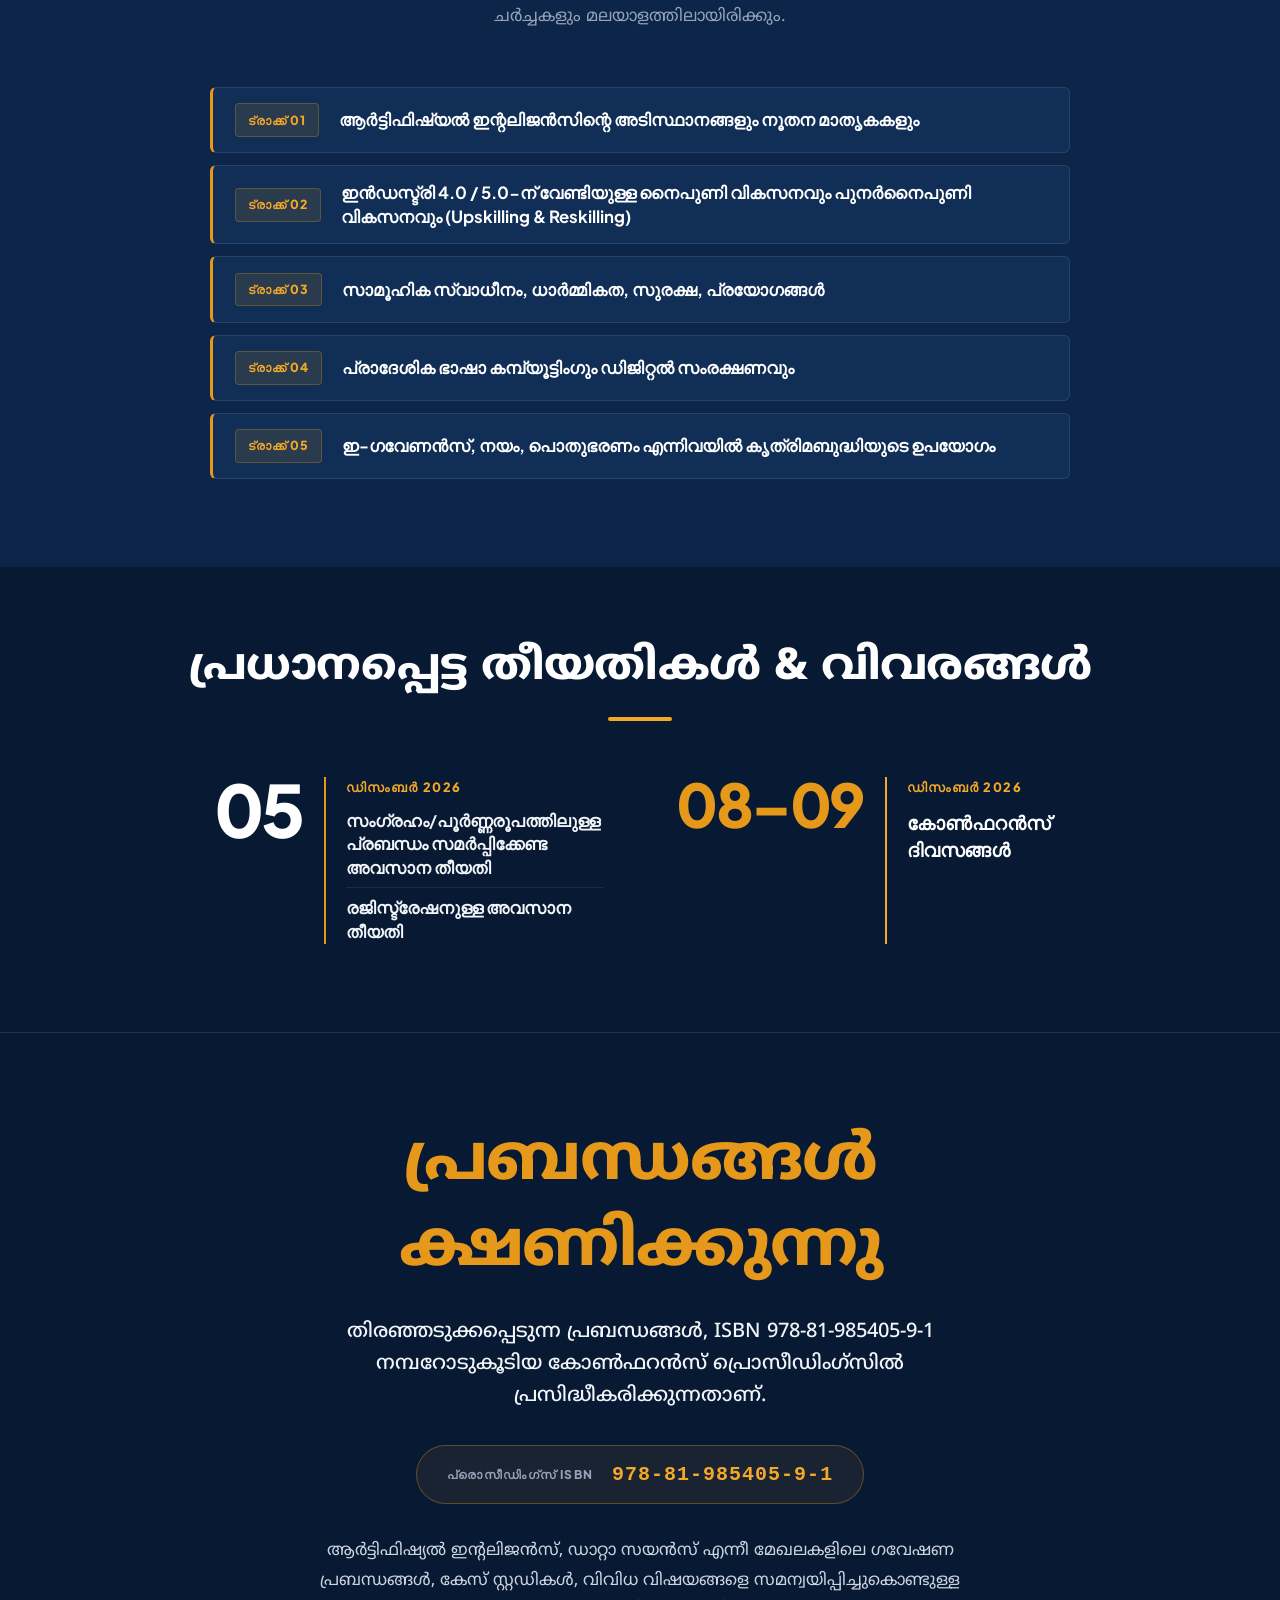
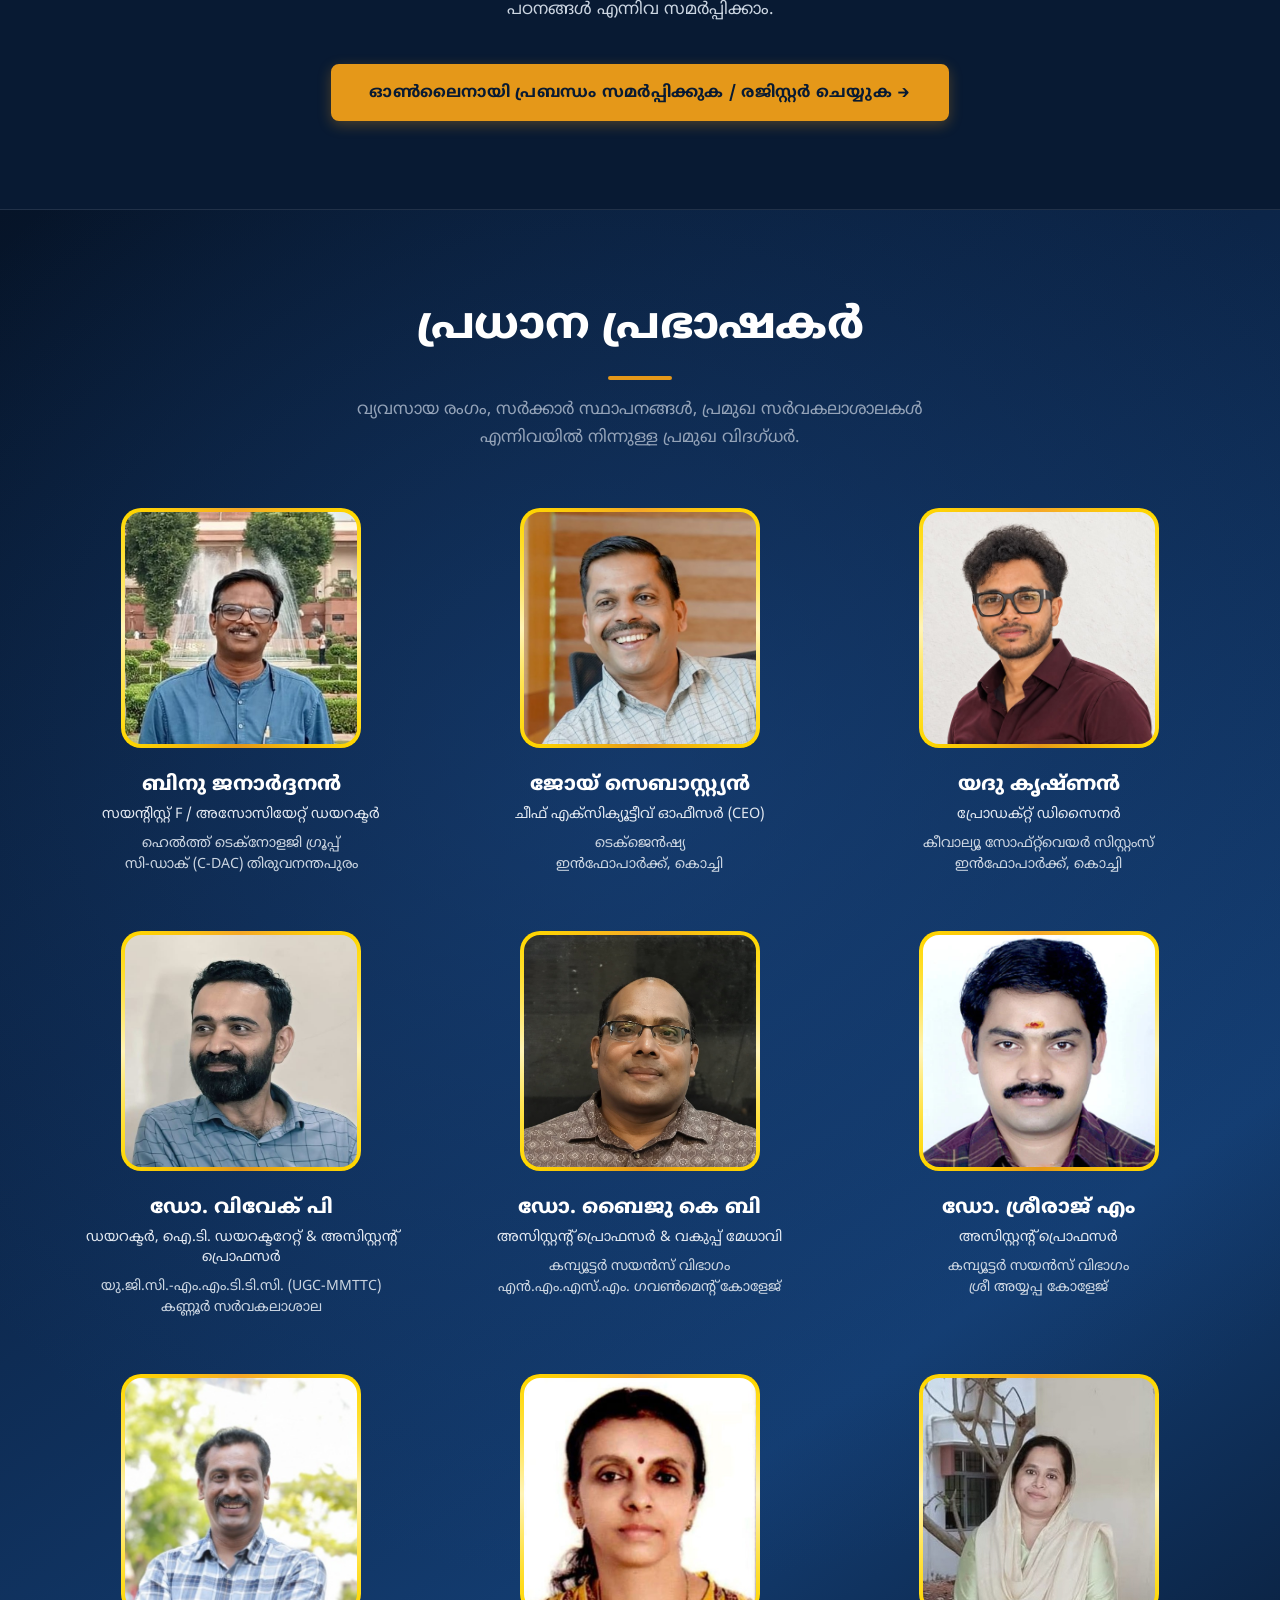
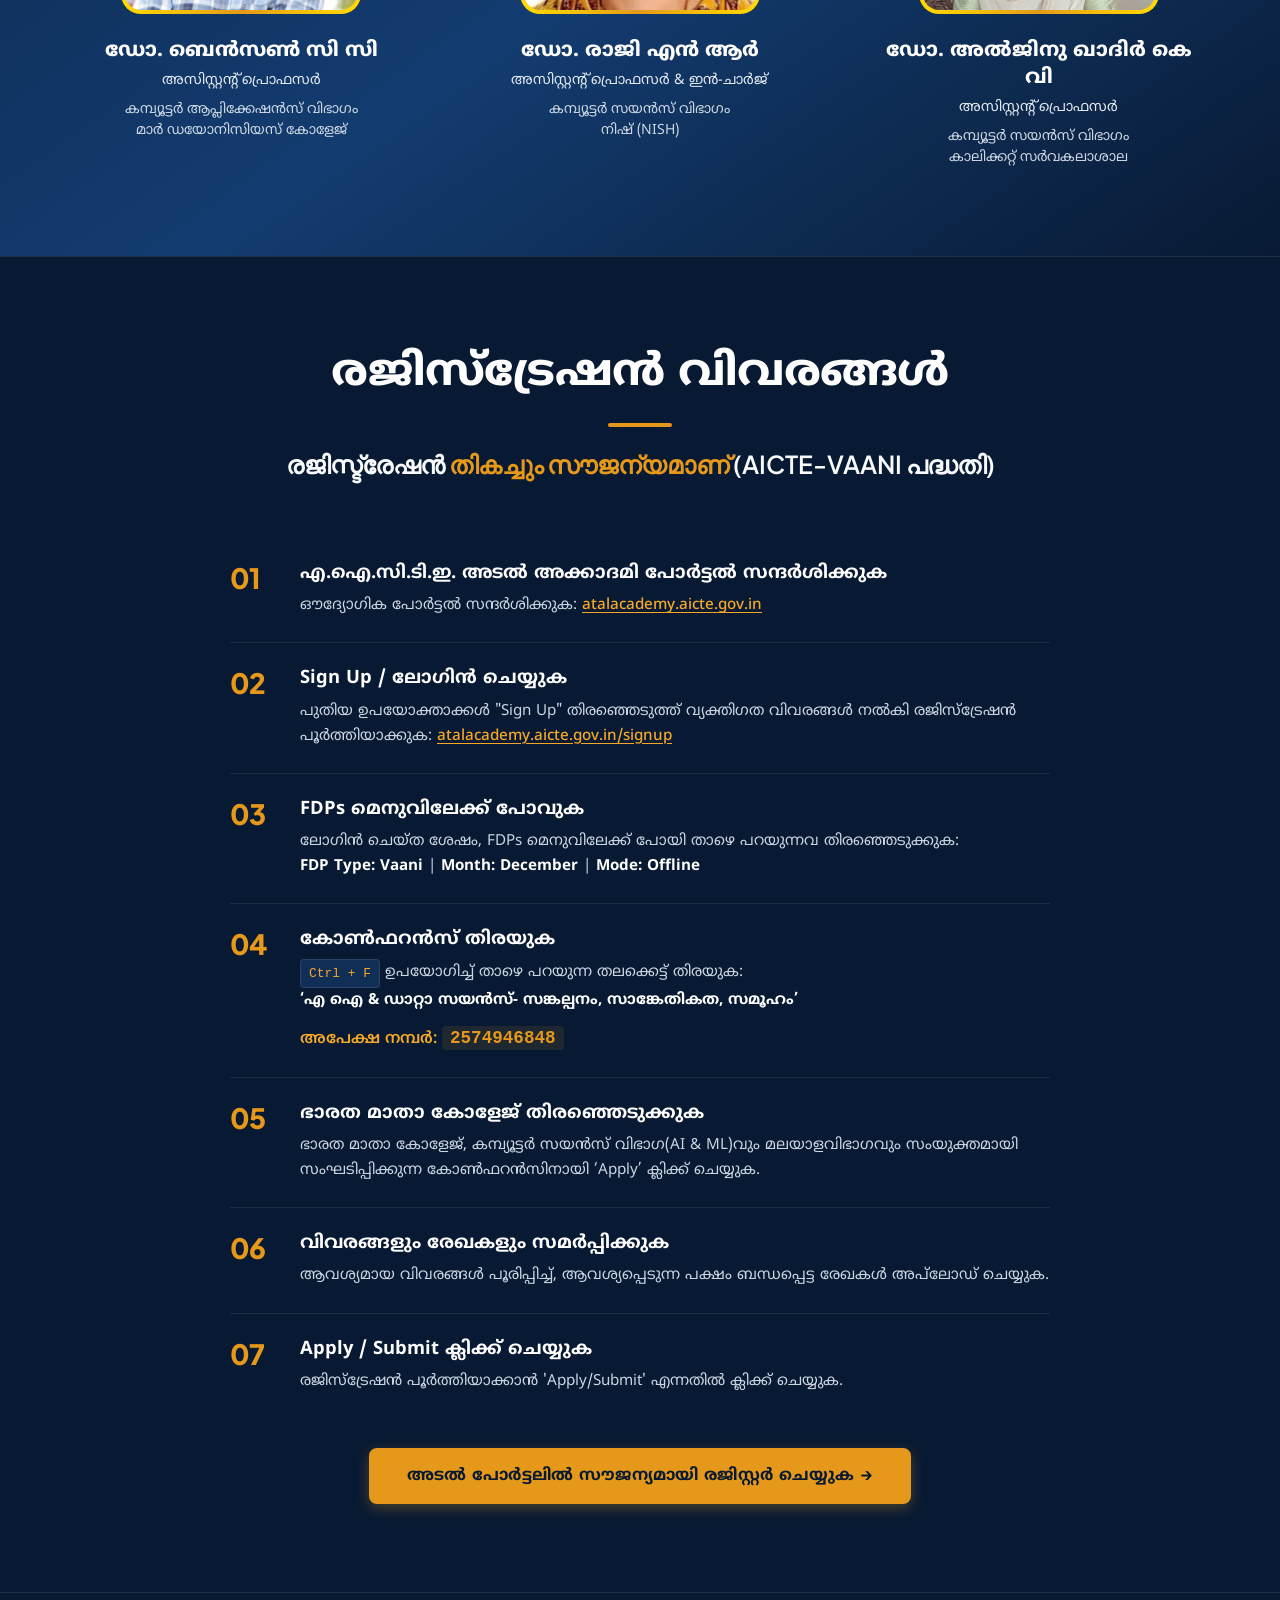
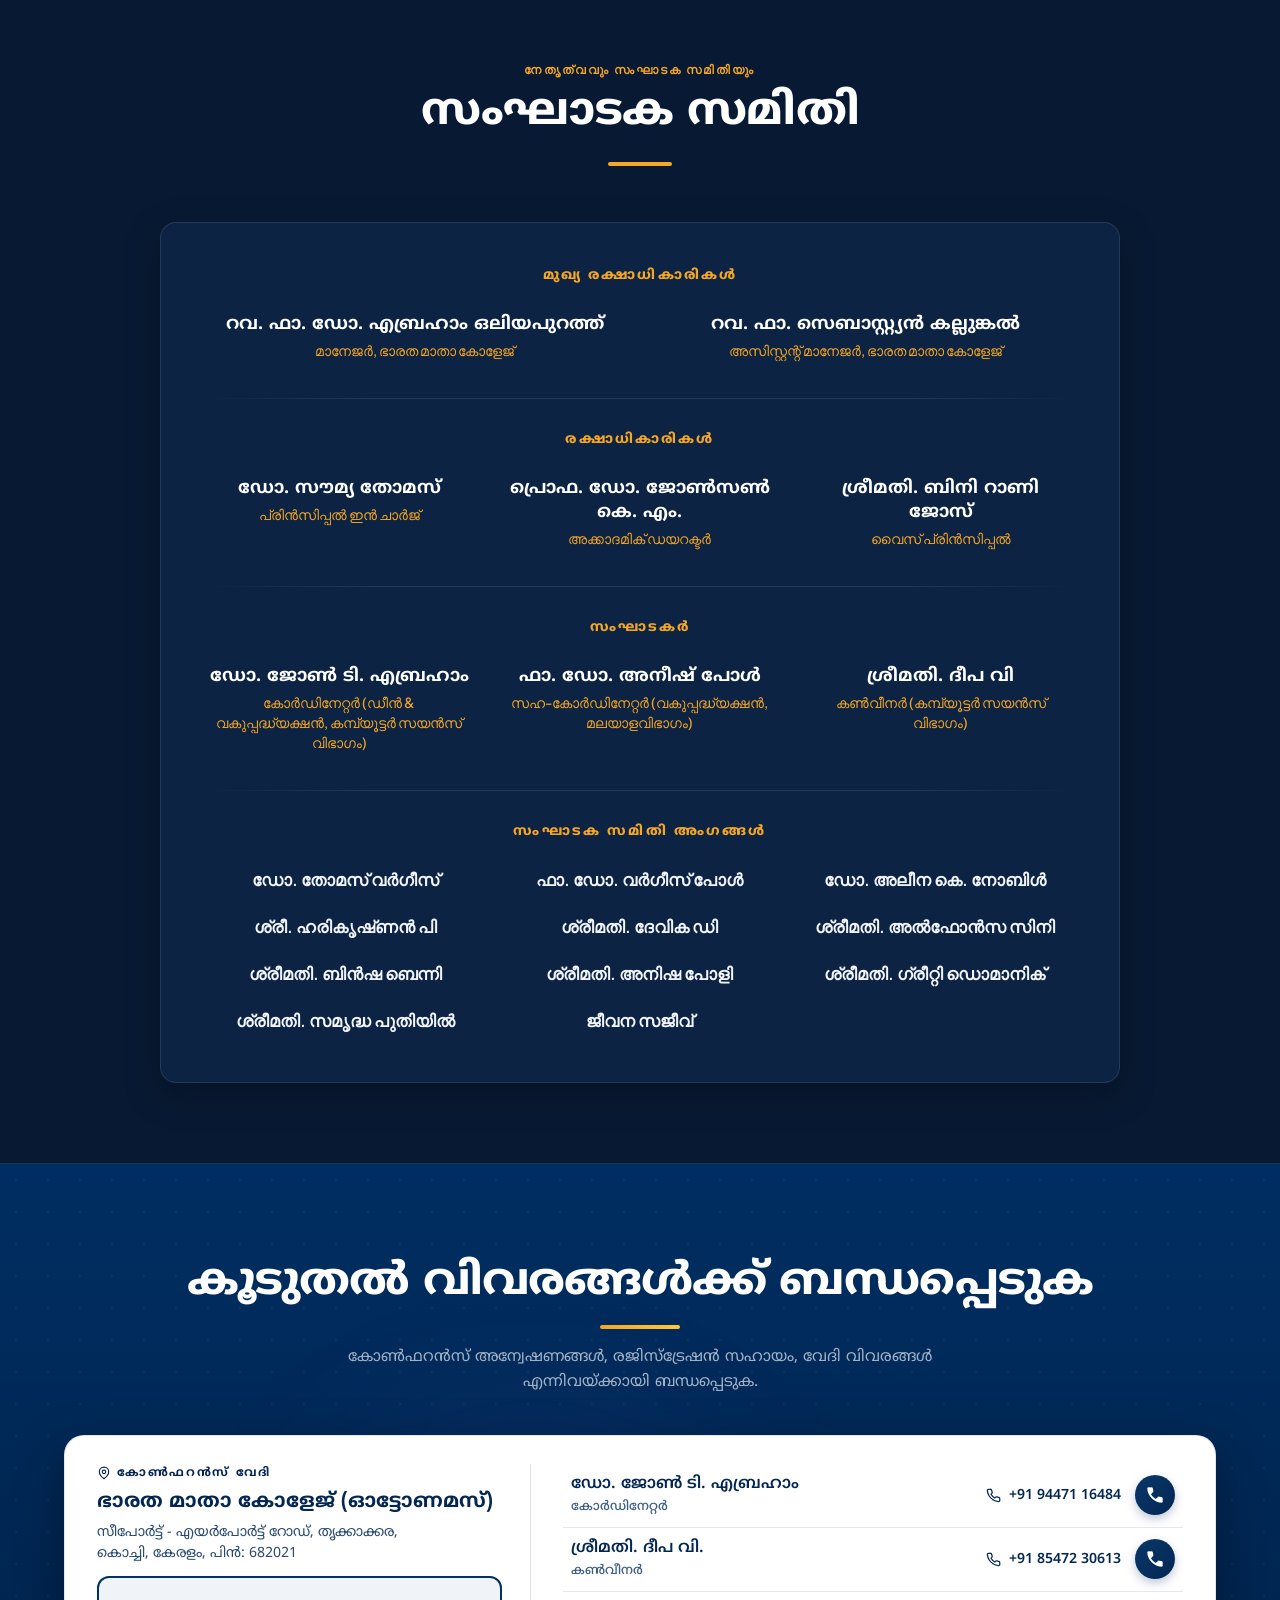
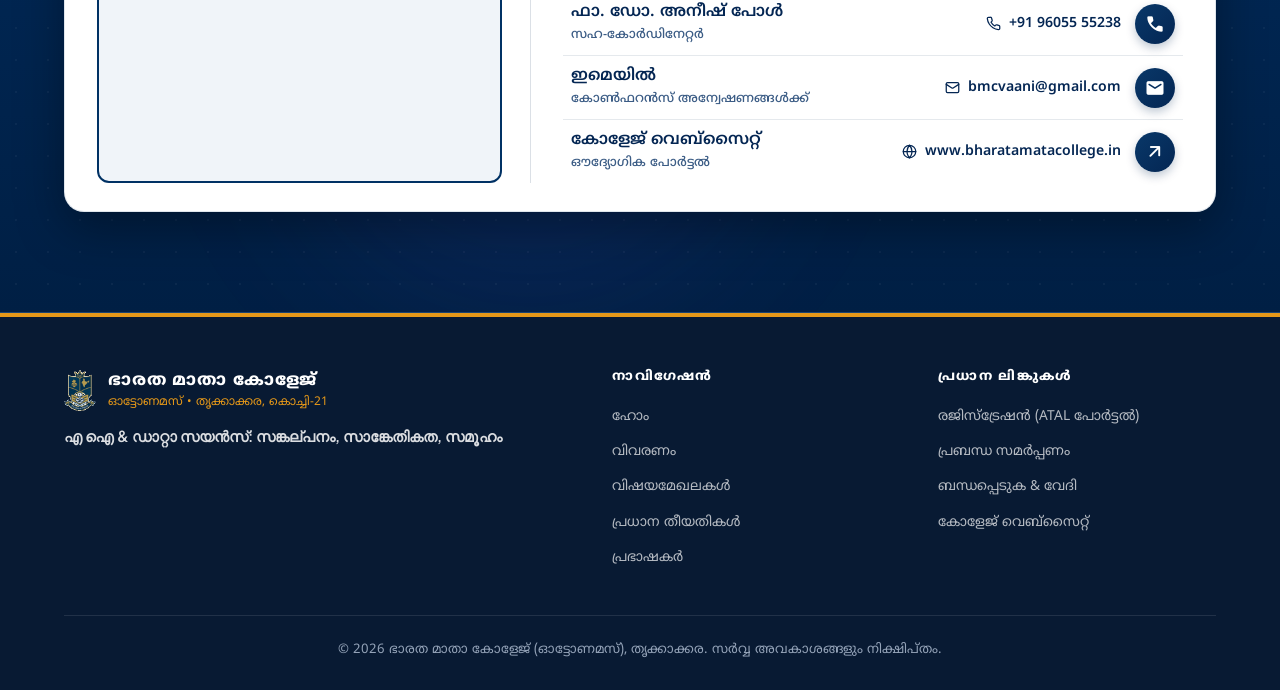
==== commit 55778bf7: "Redesign countdown timer with modern dark glassmorphic cards to match conference theme" ====
--- a/index.html
+++ b/index.html
@@ -27,7 +27,7 @@
     rel="stylesheet" />
   <link rel="stylesheet"
     href="https://fonts.googleapis.com/css2?family=Material+Symbols+Rounded:opsz,wght,FILL,GRAD@20..48,100..700,0..1,-50..200" />
-  <link rel="stylesheet" href="style.css?v=2.2" />
+  <link rel="stylesheet" href="style.css?v=2.3" />
 </head>
 <!-- ========================================================================== -->
 <!-- >>>>> END PART 00: DOCUMENT HEAD & METADATA <<<<< -->
@@ -261,187 +261,63 @@
 
           <!-- DAYS -->
           <div class="cd-unit">
-            <div class="cal-card" id="cal-card-days" data-unit="days">
-              <div class="cal-stack-layer cal-stack-layer--2" aria-hidden="true"></div>
-              <div class="cal-stack-layer cal-stack-layer--1" aria-hidden="true"></div>
-
-              <!-- Binder Rings -->
-              <div class="cal-rings" aria-hidden="true">
-                <div class="cal-ring">
-                  <span class="cal-ring__loop"></span>
-                  <span class="cal-ring__hole"></span>
-                </div>
-                <div class="cal-ring">
-                  <span class="cal-ring__loop"></span>
-                  <span class="cal-ring__hole"></span>
-                </div>
-              </div>
-
-              <!-- Header Strip -->
-              <div class="cal-header">
-                <span class="cal-header__label" data-i18n="cd_days">ദിനങ്ങൾ</span>
-              </div>
-
-              <!-- Calendar Page with 3D Flip -->
-              <div class="cal-page">
-                <div class="cal-half cal-half--top">
-                  <div class="cal-digit-wrap">
-                    <span class="cal-digit" id="cd-days">00</span>
-                  </div>
-                </div>
-                <div class="cal-half cal-half--bottom">
-                  <div class="cal-digit-wrap">
-                    <span class="cal-digit">00</span>
-                  </div>
-                </div>
-                <div class="cal-fold-line" aria-hidden="true"></div>
-                <div class="cal-notch cal-notch--left" aria-hidden="true"></div>
-                <div class="cal-notch cal-notch--right" aria-hidden="true"></div>
-              </div>
-            </div>
-          </div>
-
-          <!-- Colon separator -->
-          <div class="cal-sep" aria-hidden="true">
-            <span class="cal-sep__dot"></span>
-            <span class="cal-sep__dot"></span>
+            <div class="cd-card">
+              <div class="cd-card__glow" aria-hidden="true"></div>
+              <div class="cd-digit-box">
+                <span class="cd-digit" id="cd-days">00</span>
+              </div>
+              <span class="cd-label" data-i18n="cd_days">ദിനങ്ങൾ</span>
+            </div>
+          </div>
+
+          <!-- Separator -->
+          <div class="cd-sep" aria-hidden="true">
+            <span class="cd-sep__dot"></span>
+            <span class="cd-sep__dot"></span>
           </div>
 
           <!-- HOURS -->
           <div class="cd-unit">
-            <div class="cal-card" id="cal-card-hours" data-unit="hours">
-              <div class="cal-stack-layer cal-stack-layer--2" aria-hidden="true"></div>
-              <div class="cal-stack-layer cal-stack-layer--1" aria-hidden="true"></div>
-
-              <!-- Binder Rings -->
-              <div class="cal-rings" aria-hidden="true">
-                <div class="cal-ring">
-                  <span class="cal-ring__loop"></span>
-                  <span class="cal-ring__hole"></span>
-                </div>
-                <div class="cal-ring">
-                  <span class="cal-ring__loop"></span>
-                  <span class="cal-ring__hole"></span>
-                </div>
-              </div>
-
-              <!-- Header Strip -->
-              <div class="cal-header">
-                <span class="cal-header__label" data-i18n="cd_hours">മണിക്കൂറുകൾ</span>
-              </div>
-
-              <!-- Calendar Page with 3D Flip -->
-              <div class="cal-page">
-                <div class="cal-half cal-half--top">
-                  <div class="cal-digit-wrap">
-                    <span class="cal-digit" id="cd-hours">00</span>
-                  </div>
-                </div>
-                <div class="cal-half cal-half--bottom">
-                  <div class="cal-digit-wrap">
-                    <span class="cal-digit">00</span>
-                  </div>
-                </div>
-                <div class="cal-fold-line" aria-hidden="true"></div>
-                <div class="cal-notch cal-notch--left" aria-hidden="true"></div>
-                <div class="cal-notch cal-notch--right" aria-hidden="true"></div>
-              </div>
-            </div>
-          </div>
-
-          <!-- Colon separator -->
-          <div class="cal-sep" aria-hidden="true">
-            <span class="cal-sep__dot"></span>
-            <span class="cal-sep__dot"></span>
+            <div class="cd-card">
+              <div class="cd-card__glow" aria-hidden="true"></div>
+              <div class="cd-digit-box">
+                <span class="cd-digit" id="cd-hours">00</span>
+              </div>
+              <span class="cd-label" data-i18n="cd_hours">മണിക്കൂറുകൾ</span>
+            </div>
+          </div>
+
+          <!-- Separator -->
+          <div class="cd-sep" aria-hidden="true">
+            <span class="cd-sep__dot"></span>
+            <span class="cd-sep__dot"></span>
           </div>
 
           <!-- MINUTES -->
           <div class="cd-unit">
-            <div class="cal-card" id="cal-card-minutes" data-unit="minutes">
-              <div class="cal-stack-layer cal-stack-layer--2" aria-hidden="true"></div>
-              <div class="cal-stack-layer cal-stack-layer--1" aria-hidden="true"></div>
-
-              <!-- Binder Rings -->
-              <div class="cal-rings" aria-hidden="true">
-                <div class="cal-ring">
-                  <span class="cal-ring__loop"></span>
-                  <span class="cal-ring__hole"></span>
-                </div>
-                <div class="cal-ring">
-                  <span class="cal-ring__loop"></span>
-                  <span class="cal-ring__hole"></span>
-                </div>
-              </div>
-
-              <!-- Header Strip -->
-              <div class="cal-header">
-                <span class="cal-header__label" data-i18n="cd_minutes">മിനിറ്റുകൾ</span>
-              </div>
-
-              <!-- Calendar Page with 3D Flip -->
-              <div class="cal-page">
-                <div class="cal-half cal-half--top">
-                  <div class="cal-digit-wrap">
-                    <span class="cal-digit" id="cd-minutes">00</span>
-                  </div>
-                </div>
-                <div class="cal-half cal-half--bottom">
-                  <div class="cal-digit-wrap">
-                    <span class="cal-digit">00</span>
-                  </div>
-                </div>
-                <div class="cal-fold-line" aria-hidden="true"></div>
-                <div class="cal-notch cal-notch--left" aria-hidden="true"></div>
-                <div class="cal-notch cal-notch--right" aria-hidden="true"></div>
-              </div>
-            </div>
-          </div>
-
-          <!-- Colon separator -->
-          <div class="cal-sep" aria-hidden="true">
-            <span class="cal-sep__dot"></span>
-            <span class="cal-sep__dot"></span>
+            <div class="cd-card">
+              <div class="cd-card__glow" aria-hidden="true"></div>
+              <div class="cd-digit-box">
+                <span class="cd-digit" id="cd-minutes">00</span>
+              </div>
+              <span class="cd-label" data-i18n="cd_minutes">മിനിറ്റുകൾ</span>
+            </div>
+          </div>
+
+          <!-- Separator -->
+          <div class="cd-sep" aria-hidden="true">
+            <span class="cd-sep__dot"></span>
+            <span class="cd-sep__dot"></span>
           </div>
 
           <!-- SECONDS -->
           <div class="cd-unit">
-            <div class="cal-card" id="cal-card-seconds" data-unit="seconds">
-              <div class="cal-stack-layer cal-stack-layer--2" aria-hidden="true"></div>
-              <div class="cal-stack-layer cal-stack-layer--1" aria-hidden="true"></div>
-
-              <!-- Binder Rings -->
-              <div class="cal-rings" aria-hidden="true">
-                <div class="cal-ring">
-                  <span class="cal-ring__loop"></span>
-                  <span class="cal-ring__hole"></span>
-                </div>
-                <div class="cal-ring">
-                  <span class="cal-ring__loop"></span>
-                  <span class="cal-ring__hole"></span>
-                </div>
-              </div>
-
-              <!-- Header Strip -->
-              <div class="cal-header">
-                <span class="cal-header__label" data-i18n="cd_seconds">സെക്കൻഡുകൾ</span>
-              </div>
-
-              <!-- Calendar Page with 3D Flip -->
-              <div class="cal-page">
-                <div class="cal-half cal-half--top">
-                  <div class="cal-digit-wrap">
-                    <span class="cal-digit" id="cd-seconds">00</span>
-                  </div>
-                </div>
-                <div class="cal-half cal-half--bottom">
-                  <div class="cal-digit-wrap">
-                    <span class="cal-digit">00</span>
-                  </div>
-                </div>
-                <div class="cal-fold-line" aria-hidden="true"></div>
-                <div class="cal-notch cal-notch--left" aria-hidden="true"></div>
-                <div class="cal-notch cal-notch--right" aria-hidden="true"></div>
-              </div>
+            <div class="cd-card">
+              <div class="cd-card__glow" aria-hidden="true"></div>
+              <div class="cd-digit-box">
+                <span class="cd-digit" id="cd-seconds">00</span>
+              </div>
+              <span class="cd-label" data-i18n="cd_seconds">സെക്കൻഡുകൾ</span>
             </div>
           </div>
 
@@ -1579,7 +1455,7 @@
   <!-- >>>>> END PART 15: FOOTER <<<<< -->
   <!-- ========================================================================== -->
 
-  <script src="script.js"></script>
+  <script src="script.js?v=2.3"></script>
 </body>
 
 </html>
--- a/style.css
+++ b/style.css
@@ -1289,326 +1289,145 @@
   display: flex;
   align-items: center;
   justify-content: center;
-  gap: clamp(0.75rem, 2.2vw, 2rem);
-}
-
-/* ─── SINGLE CALENDAR UNIT (CARD + LABEL) ───────────────────────── */
+  gap: clamp(0.75rem, 2vw, 1.75rem);
+}
+
+/* ─── SINGLE UNIT (CARD) ─────────────────────────────────────────── */
 .cd-unit {
   display: flex;
   flex-direction: column;
   align-items: center;
-  gap: 0.95rem;
-}
-
-/* ─── DESK CALENDAR CARD ─────────────────────────────────────────── */
-.cal-card {
+}
+
+/* ─── MODERN GLASS CARD ──────────────────────────────────────────── */
+.cd-card {
   position: relative;
-  width: clamp(92px, 11vw, 136px);
-  background: #ffffff;
-  border-radius: 8px;
-  margin-top: 10px;
-  box-shadow:
-    0 10px 25px -4px rgba(0, 0, 0, 0.45),
-    0 4px 10px -2px rgba(0, 0, 0, 0.3),
-    0 0 0 1px rgba(0, 0, 0, 0.12);
-  user-select: none;
-}
-
-/* Stacked calendar pages underneath for depth */
-.cal-stack-layer {
-  position: absolute;
-  left: 3px;
-  right: 3px;
-  bottom: -3px;
-  height: 6px;
-  background: #e2e8f0;
-  border-radius: 0 0 6px 6px;
-  z-index: -1;
-  box-shadow: 0 2px 4px rgba(0, 0, 0, 0.25);
-  pointer-events: none;
-}
-
-.cal-stack-layer--2 {
-  left: 6px;
-  right: 6px;
-  bottom: -6px;
-  height: 6px;
-  background: #cbd5e1;
-  border-radius: 0 0 6px 6px;
-  z-index: -2;
-  box-shadow: 0 4px 8px rgba(0, 0, 0, 0.3);
-}
-
-/* ─── METALLIC BINDER RINGS ──────────────────────────────────────── */
-.cal-rings {
-  position: absolute;
-  top: -10px;
-  left: 0;
-  right: 0;
-  display: flex;
-  justify-content: space-between;
-  padding: 0 16px;
-  pointer-events: none;
-  z-index: 9;
-}
-
-.cal-ring {
-  position: relative;
-  width: 10px;
-  height: 22px;
   display: flex;
   flex-direction: column;
   align-items: center;
-}
-
-.cal-ring__loop {
-  width: 9px;
-  height: 18px;
-  border-radius: 4.5px;
-  background: linear-gradient(135deg, #f8fafc 0%, #cbd5e1 35%, #64748b 70%, #94a3b8 100%);
+  justify-content: center;
+  width: clamp(96px, 12.5vw, 140px);
+  padding: 1.5rem 1rem 1.15rem;
+  background: linear-gradient(165deg, rgba(16, 42, 77, 0.75) 0%, rgba(6, 20, 38, 0.92) 100%);
+  border: 1px solid rgba(229, 152, 25, 0.28);
+  border-radius: 16px;
+  backdrop-filter: blur(14px);
+  -webkit-backdrop-filter: blur(14px);
   box-shadow:
-    0 2px 5px rgba(0, 0, 0, 0.45),
-    inset 0 1px 1px rgba(255, 255, 255, 0.9);
-}
-
-.cal-ring__hole {
+    0 16px 36px -8px rgba(0, 0, 0, 0.65),
+    0 0 24px -4px rgba(229, 152, 25, 0.1),
+    inset 0 1px 0 rgba(255, 255, 255, 0.12);
+  transition: transform 0.3s ease, border-color 0.3s ease, box-shadow 0.3s ease;
+  user-select: none;
+  overflow: hidden;
+}
+
+.cd-card:hover {
+  transform: translateY(-3px);
+  border-color: rgba(229, 152, 25, 0.5);
+  box-shadow:
+    0 20px 42px -8px rgba(0, 0, 0, 0.75),
+    0 0 30px -2px rgba(229, 152, 25, 0.2),
+    inset 0 1px 0 rgba(255, 255, 255, 0.2);
+}
+
+/* Golden ambient top-rim highlight */
+.cd-card__glow {
   position: absolute;
-  bottom: 0;
-  width: 8px;
-  height: 8px;
-  border-radius: 50%;
-  background: #0f172a;
-  box-shadow: inset 0 2px 3px rgba(0, 0, 0, 0.85);
-}
-
-/* ─── CALENDAR TOP HEADER STRIP ──────────────────────────────────── */
-.cal-header {
-  position: relative;
+  top: 0;
+  left: 15%;
+  right: 15%;
+  height: 2px;
+  background: linear-gradient(90deg, transparent, var(--gold-light, #f5a828), transparent);
+  pointer-events: none;
+}
+
+/* Digit Box */
+.cd-digit-box {
   display: flex;
   align-items: center;
   justify-content: center;
-  height: clamp(24px, 2.6vw, 30px);
-  background: linear-gradient(180deg, var(--gold-light, #f5a828) 0%, var(--gold-primary, #e59819) 100%);
-  border-radius: 8px 8px 0 0;
-  border-bottom: 1px solid rgba(0, 0, 0, 0.12);
-  box-shadow: inset 0 1px 0 rgba(255, 255, 255, 0.4);
-  z-index: 3;
-}
-
-.cal-header__label {
+  min-height: 60px;
+  margin-bottom: 0.65rem;
+}
+
+.cd-digit {
+  font-family: 'Space Grotesk', var(--font-heading, sans-serif);
+  font-size: clamp(2.5rem, 4.6vw, 3.8rem);
+  font-weight: 800;
+  line-height: 1;
+  letter-spacing: -0.03em;
+  color: #ffffff;
+  background: linear-gradient(180deg, #ffffff 40%, #cbd5e1 100%);
+  -webkit-background-clip: text;
+  -webkit-text-fill-color: transparent;
+  font-variant-numeric: tabular-nums;
+  filter: drop-shadow(0 2px 8px rgba(0, 0, 0, 0.5));
+  display: inline-block;
+  transition: transform 0.2s cubic-bezier(0.2, 0, 0, 1);
+}
+
+.cd-digit--tick {
+  animation: cdTick 0.3s cubic-bezier(0.2, 0, 0, 1);
+}
+
+@keyframes cdTick {
+  0% {
+    transform: scale(1.05);
+  }
+  100% {
+    transform: scale(1);
+  }
+}
+
+/* Label underneath */
+.cd-label {
   font-family: var(--font-heading);
-  font-size: clamp(0.56rem, 0.8vw, 0.68rem);
-  font-weight: 800;
-  letter-spacing: 0.16em;
-  color: #06152a; /* Dark navy for crisp contrast on gold/yellow */
+  font-size: clamp(0.68rem, 0.85vw, 0.78rem);
+  font-weight: 700;
+  letter-spacing: 0.14em;
+  color: var(--gold-light, #f5a828);
   text-transform: uppercase;
-  user-select: none;
-}
-
-/* ─── CALENDAR PAGE BODY (3D FLIP CONTAINER) ─────────────────────── */
-.cal-page {
-  position: relative;
+  padding-top: 0.65rem;
+  border-top: 1px solid rgba(229, 152, 25, 0.18);
   width: 100%;
-  height: clamp(90px, 9.8vw, 130px);
-  perspective: 700px;
-  -webkit-perspective: 700px;
-  border-radius: 0 0 8px 8px;
-  background: #ffffff;
-  overflow: visible;
-}
-
-/* Static upper and lower leaves */
-.cal-half {
-  position: absolute;
-  left: 0;
-  right: 0;
-  width: 100%;
-  height: 50%;
-  overflow: hidden;
-}
-
-.cal-half--top {
-  top: 0;
-  background: linear-gradient(180deg, #f8fafc 0%, #ffffff 100%);
-  border-bottom: 1px solid rgba(0, 0, 0, 0.12);
-}
-
-.cal-half--bottom {
-  bottom: 0;
-  background: linear-gradient(180deg, #ffffff 0%, #f1f5f9 100%);
-  border-top: 1px solid rgba(0, 0, 0, 0.05);
-  border-radius: 0 0 8px 8px;
-}
-
-/* Numeral positioning inside leaves */
-.cal-digit-wrap {
-  position: absolute;
-  left: 0;
-  right: 0;
-  height: 200%;
-  display: flex;
+  text-align: center;
+  white-space: nowrap;
+}
+
+/* ─── COLON / DOT SEPARATORS ─────────────────────────────────────── */
+.cd-sep {
+  display: flex;
+  flex-direction: column;
   align-items: center;
   justify-content: center;
-}
-
-.cal-half--top .cal-digit-wrap {
-  top: 0;
-}
-
-.cal-half--bottom .cal-digit-wrap {
-  bottom: 0;
-}
-
-.cal-digit {
-  font-family: 'Space Grotesk', var(--font-heading);
-  font-size: clamp(2.6rem, 5vw, 4rem);
-  font-weight: 700;
-  color: #0f172a;
-  line-height: 1;
-  letter-spacing: -0.02em;
-  font-variant-numeric: tabular-nums;
-  user-select: none;
-}
-
-/* ─── HORIZONTAL CENTER SEAM & SIDE NOTCHES ──────────────────────── */
-.cal-fold-line {
-  position: absolute;
-  left: 0;
-  right: 0;
-  top: 50%;
-  transform: translateY(-50%);
-  height: 1px;
-  background: rgba(0, 0, 0, 0.14);
-  box-shadow: 0 1px 0 rgba(255, 255, 255, 0.7);
-  z-index: 4;
-  pointer-events: none;
-}
-
-.cal-notch {
-  position: absolute;
-  top: 50%;
-  transform: translateY(-50%);
-  width: 5px;
-  height: 9px;
-  background: #06152a;
-  z-index: 6;
-  pointer-events: none;
-}
-
-.cal-notch--left {
-  left: 0;
-  border-radius: 0 4px 4px 0;
-  box-shadow: inset -1px 0 2px rgba(0, 0, 0, 0.25);
-}
-
-.cal-notch--right {
-  right: 0;
-  border-radius: 4px 0 0 4px;
-  box-shadow: inset 1px 0 2px rgba(0, 0, 0, 0.25);
-}
-
-/* ─── 3D PAGE TURN FLAP ANIMATION ────────────────────────────────── */
-.cal-flap {
-  position: absolute;
-  top: 0;
-  left: 0;
-  right: 0;
-  height: 50%;
-  transform-origin: 50% 100%;
-  transform-style: preserve-3d;
-  -webkit-transform-style: preserve-3d;
-  z-index: 7;
-  animation: cal-page-turn 0.55s cubic-bezier(0.37, 0, 0.63, 1) forwards;
-  pointer-events: none;
-}
-
-@keyframes cal-page-turn {
-  0% {
-    transform: rotateX(0deg);
-  }
-  100% {
-    transform: rotateX(-180deg);
-  }
-}
-
-.cal-flap__face {
-  position: absolute;
-  inset: 0;
-  width: 100%;
-  height: 100%;
-  overflow: hidden;
-  backface-visibility: hidden;
-  -webkit-backface-visibility: hidden;
-}
-
-.cal-flap__face--front {
-  transform: rotateX(0deg);
-  background: linear-gradient(180deg, #f8fafc 0%, #ffffff 100%);
-  border-bottom: 1px solid rgba(0, 0, 0, 0.12);
-}
-
-.cal-flap__face--front .cal-digit-wrap {
-  top: 0;
-}
-
-.cal-flap__face--back {
-  transform: rotateX(180deg);
-  background: linear-gradient(180deg, #ffffff 0%, #f1f5f9 100%);
-  border-top: 1px solid rgba(0, 0, 0, 0.05);
-  border-radius: 0 0 8px 8px;
-}
-
-.cal-flap__face--back .cal-digit-wrap {
-  bottom: 0;
-}
-
-/* Dynamic realistic page shadows during turn */
-.cal-shadow {
-  position: absolute;
-  inset: 0;
-  pointer-events: none;
-}
-
-.cal-shadow--front {
-  background: linear-gradient(180deg, transparent 30%, rgba(0, 0, 0, 0.3) 100%);
-  opacity: 0;
-  animation: cal-shadow-front 0.55s cubic-bezier(0.37, 0, 0.63, 1) forwards;
-}
-
-.cal-shadow--back {
-  background: linear-gradient(180deg, rgba(0, 0, 0, 0.3) 0%, transparent 70%);
-  opacity: 1;
-  animation: cal-shadow-back 0.55s cubic-bezier(0.37, 0, 0.63, 1) forwards;
-}
-
-@keyframes cal-shadow-front {
-  0%   { opacity: 0; }
-  60%  { opacity: 1; }
-  100% { opacity: 1; }
-}
-
-@keyframes cal-shadow-back {
-  0%   { opacity: 1; }
-  40%  { opacity: 1; }
-  100% { opacity: 0; }
-}
-
-/* ─── COLON SEPARATORS (NO GLOW) ─────────────────────────────────── */
-.cal-sep {
-  display: flex;
-  flex-direction: column;
-  align-items: center;
   gap: 10px;
-  margin-top: 10px;
-}
-
-.cal-sep__dot {
+  padding-bottom: 1.2rem;
+}
+
+.cd-sep__dot {
   display: block;
-  width: 7px;
-  height: 7px;
+  width: 6px;
+  height: 6px;
   border-radius: 50%;
-  background-color: var(--gold-primary);
-  box-shadow: 0 1px 2px rgba(0, 0, 0, 0.4);
+  background-color: var(--gold-primary, #e59819);
+  box-shadow: 0 0 10px rgba(229, 152, 25, 0.8), 0 0 4px #ffffff;
+  animation: cdDotPulse 2s ease-in-out infinite;
+}
+
+.cd-sep__dot:nth-child(2) {
+  animation-delay: 0.3s;
+}
+
+@keyframes cdDotPulse {
+  0%, 100% {
+    opacity: 0.45;
+    transform: scale(0.9);
+  }
+  50% {
+    opacity: 1;
+    transform: scale(1.15);
+  }
 }
 
 /* ─── ENLARGED & HIGHLIGHTED CONFERENCE DATE ─────────────────────── */
@@ -1677,11 +1496,11 @@
 /* ─── RESPONSIVE ─────────────────────────────────────────────────── */
 @media (max-width: 640px) {
   #countdown.cd-section {
-    padding: 1.75rem 0 1.5rem;
+    padding: 2.25rem 0 2rem;
   }
 
   .cd-inner {
-    gap: 1.15rem;
+    gap: 1.35rem;
     padding: 0 0.5rem;
   }
 
@@ -1696,83 +1515,38 @@
   }
 
   .cd-timer {
-    gap: clamp(0.2rem, 1.2vw, 0.42rem);
+    gap: clamp(0.35rem, 1.8vw, 0.65rem);
     justify-content: center;
     width: 100%;
   }
 
-  .cal-card {
-    width: clamp(64px, 18.5vw, 72px);
-    margin-top: 7px;
-    border-radius: 6px;
-  }
-
-  .cal-stack-layer {
-    left: 2px;
-    right: 2px;
-    bottom: -2px;
-    height: 4px;
-    border-radius: 0 0 5px 5px;
-  }
-
-  .cal-stack-layer--2 {
-    left: 4px;
-    right: 4px;
-    bottom: -4px;
-    height: 4px;
-    border-radius: 0 0 5px 5px;
-  }
-
-  .cal-rings {
-    padding: 0 7px;
-    top: -7px;
-  }
-
-  .cal-ring {
-    width: 7px;
-    height: 16px;
-  }
-
-  .cal-ring__loop {
-    width: 6px;
-    height: 13px;
-    border-radius: 3px;
-  }
-
-  .cal-ring__hole {
-    width: 5px;
-    height: 5px;
-  }
-
-  .cal-header {
-    height: 20px;
-    border-radius: 6px 6px 0 0;
-  }
-
-  .cal-header__label {
-    font-size: 0.46rem;
-    font-weight: 800;
-    letter-spacing: 0.04em;
-    white-space: nowrap;
-  }
-
-  .cal-page {
-    height: 66px;
-    border-radius: 0 0 6px 6px;
-  }
-
-  .cal-digit {
-    font-size: 1.9rem;
-    letter-spacing: -0.01em;
-  }
-
-  .cal-sep {
-    margin-top: 11px;
-    gap: 5px;
-    flex-shrink: 0;
-  }
-
-  .cal-sep__dot {
+  .cd-card {
+    width: clamp(68px, 20vw, 82px);
+    padding: 0.95rem 0.35rem 0.75rem;
+    border-radius: 12px;
+  }
+
+  .cd-digit-box {
+    min-height: 38px;
+    margin-bottom: 0.4rem;
+  }
+
+  .cd-digit {
+    font-size: 1.95rem;
+  }
+
+  .cd-label {
+    font-size: 0.62rem;
+    letter-spacing: 0.08em;
+    padding-top: 0.45rem;
+  }
+
+  .cd-sep {
+    gap: 6px;
+    padding-bottom: 0.85rem;
+  }
+
+  .cd-sep__dot {
     width: 4px;
     height: 4px;
   }
@@ -1794,7 +1568,7 @@
     align-items: center;
     justify-content: center;
     gap: 0.45rem;
-    padding: 0.35rem 0.95rem;
+    padding: 0.45rem 1.15rem;
     background: linear-gradient(135deg, rgba(16, 46, 86, 0.85) 0%, rgba(8, 26, 51, 0.95) 100%);
     border: 1px solid rgba(229, 152, 25, 0.38);
     border-radius: 9999px;
@@ -1802,11 +1576,11 @@
   }
 
   .cd-date-icon {
-    font-size: 0.95rem;
+    font-size: 1.05rem;
   }
 
   .cd-date-main {
-    font-size: 0.82rem;
+    font-size: 0.84rem;
     letter-spacing: 0.02em;
   }
 
@@ -1816,7 +1590,7 @@
   }
 
   .cd-date-time {
-    font-size: 0.75rem;
+    font-size: 0.78rem;
     letter-spacing: 0.02em;
   }
 }
@@ -4974,86 +4748,39 @@
   }
 
   .cd-timer {
-    gap: clamp(0.2rem, 1.2vw, 0.42rem);
+    gap: clamp(0.35rem, 1.8vw, 0.65rem);
     justify-content: center;
     align-items: center;
     width: 100%;
   }
 
-  .cal-card {
-    width: clamp(64px, 18.2vw, 72px);
-    margin-top: 7px;
-    border-radius: 6px;
-  }
-
-  .cal-stack-layer {
-    left: 2px;
-    right: 2px;
-    bottom: -2px;
-    height: 4px;
-    border-radius: 0 0 5px 5px;
-  }
-
-  .cal-stack-layer--2 {
-    left: 4px;
-    right: 4px;
-    bottom: -4px;
-    height: 4px;
-    border-radius: 0 0 5px 5px;
-  }
-
-  .cal-rings {
-    padding: 0 7px;
-    top: -7px;
-  }
-
-  .cal-ring {
-    width: 7px;
-    height: 16px;
-  }
-
-  .cal-ring__loop {
-    width: 6px;
-    height: 13px;
-    border-radius: 3px;
-  }
-
-  .cal-ring__hole {
-    width: 5px;
-    height: 5px;
-  }
-
-  .cal-header {
-    height: 20px;
-    border-radius: 6px 6px 0 0;
-    padding: 0 2px;
-  }
-
-  .cal-header__label {
-    font-size: 0.44rem;
-    font-weight: 800;
-    letter-spacing: 0.04em;
-    white-space: nowrap;
-    line-height: 1;
-  }
-
-  .cal-page {
-    height: 64px;
-    border-radius: 0 0 6px 6px;
-  }
-
-  .cal-digit {
-    font-size: 1.85rem;
-    letter-spacing: -0.01em;
-  }
-
-  .cal-sep {
-    margin-top: 12px;
-    gap: 5px;
-    flex-shrink: 0;
-  }
-
-  .cal-sep__dot {
+  .cd-card {
+    width: clamp(68px, 20vw, 82px);
+    padding: 0.95rem 0.35rem 0.75rem;
+    border-radius: 12px;
+  }
+
+  .cd-digit-box {
+    min-height: 38px;
+    margin-bottom: 0.4rem;
+  }
+
+  .cd-digit {
+    font-size: 1.95rem;
+  }
+
+  .cd-label {
+    font-size: 0.62rem;
+    letter-spacing: 0.08em;
+    padding-top: 0.45rem;
+  }
+
+  .cd-sep {
+    gap: 6px;
+    padding-bottom: 0.85rem;
+  }
+
+  .cd-sep__dot {
     width: 4px;
     height: 4px;
   }
@@ -5912,43 +5639,39 @@
     font-size: 0.85rem;
   }
 
-  .cal-card {
-    width: clamp(56px, 17vw, 64px);
-    margin-top: 6px;
-    border-radius: 5px;
-  }
-
-  .cal-header {
-    height: 18px;
-    padding: 0 1px;
-  }
-
-  .cal-header__label {
-    font-size: 0.4rem;
-    letter-spacing: 0.02em;
-  }
-
-  .cal-page {
-    height: 56px;
-    border-radius: 0 0 5px 5px;
-  }
-
-  .cal-digit {
-    font-size: 1.6rem;
-  }
-
   .cd-timer {
-    gap: 0.2rem;
-  }
-
-  .cal-sep {
-    margin-top: 10px;
+    gap: 0.25rem;
+  }
+
+  .cd-card {
+    width: clamp(60px, 19vw, 68px);
+    padding: 0.8rem 0.25rem 0.65rem;
+    border-radius: 10px;
+  }
+
+  .cd-digit-box {
+    min-height: 32px;
+    margin-bottom: 0.3rem;
+  }
+
+  .cd-digit {
+    font-size: 1.65rem;
+  }
+
+  .cd-label {
+    font-size: 0.54rem;
+    letter-spacing: 0.04em;
+    padding-top: 0.35rem;
+  }
+
+  .cd-sep {
     gap: 4px;
-  }
-
-  .cal-sep__dot {
-    width: 3.5px;
-    height: 3.5px;
+    padding-bottom: 0.75rem;
+  }
+
+  .cd-sep__dot {
+    width: 3px;
+    height: 3px;
   }
 
   .cd-date-badge {
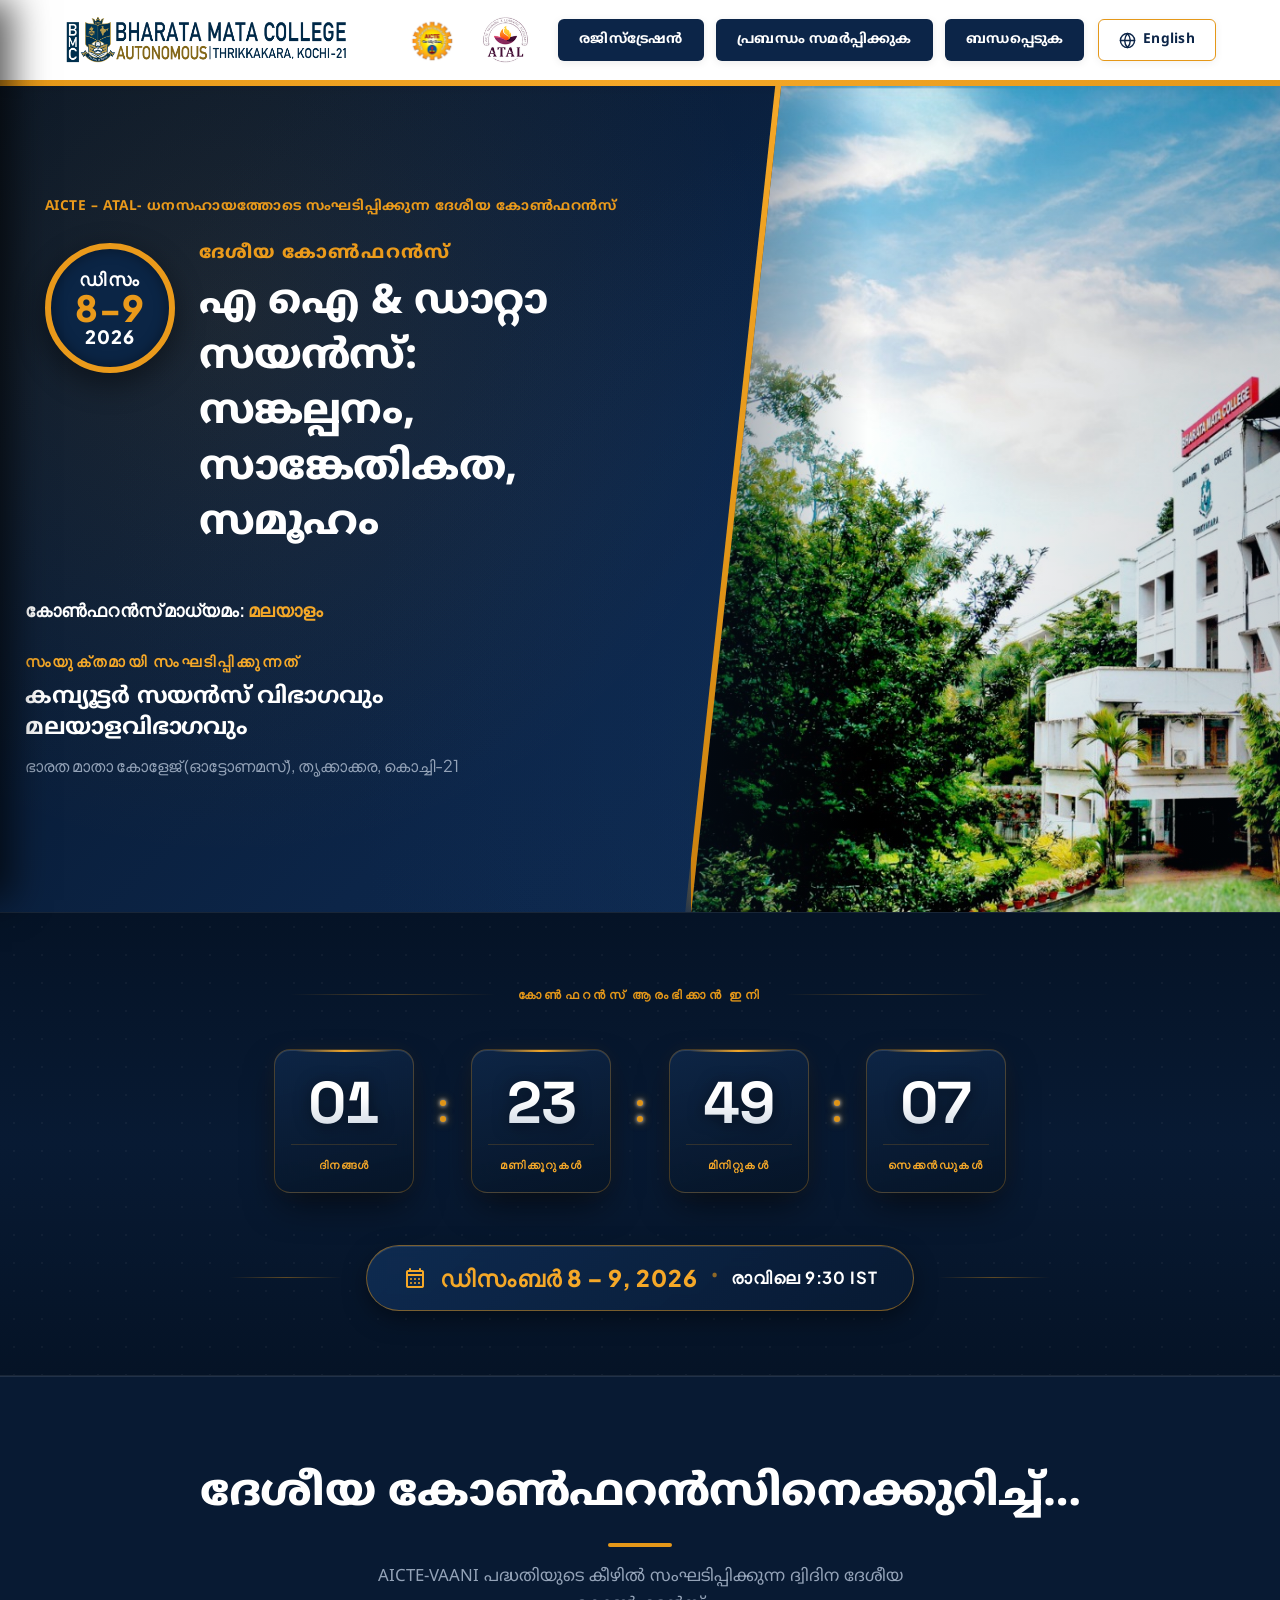
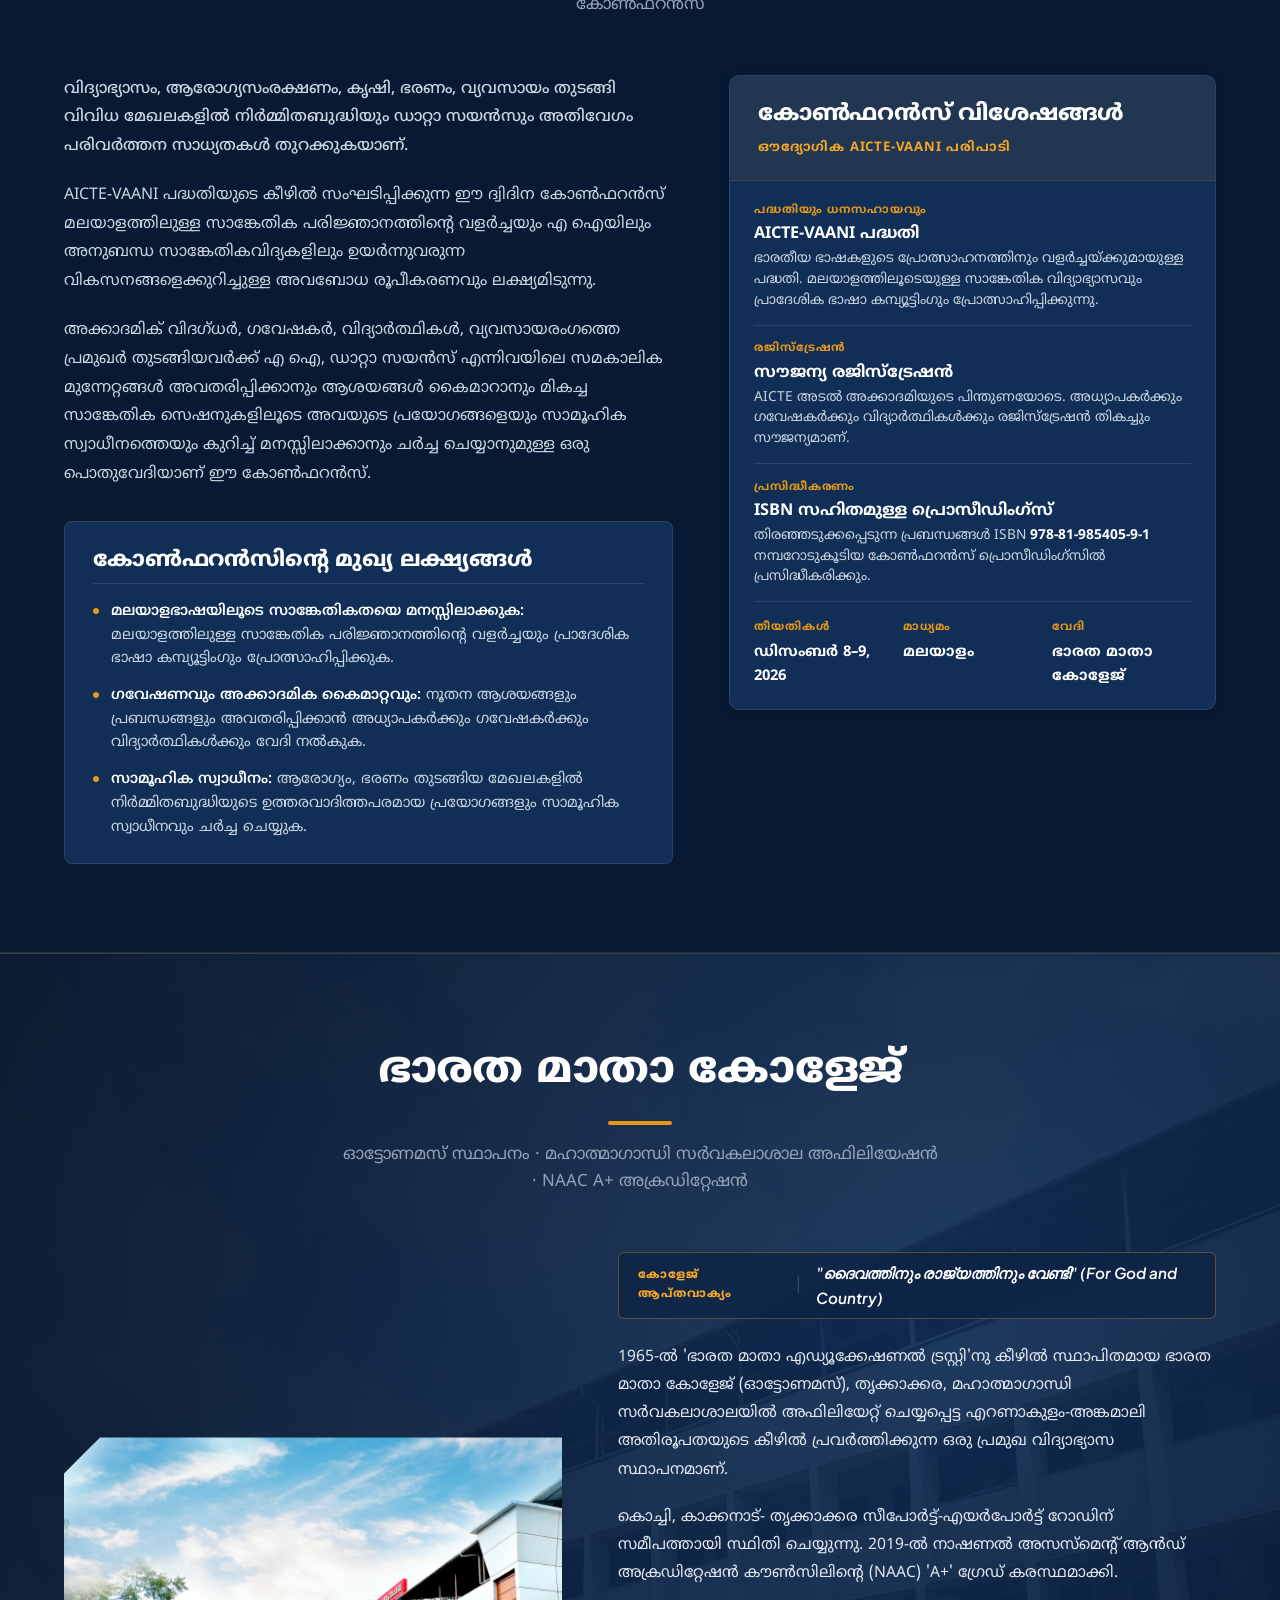
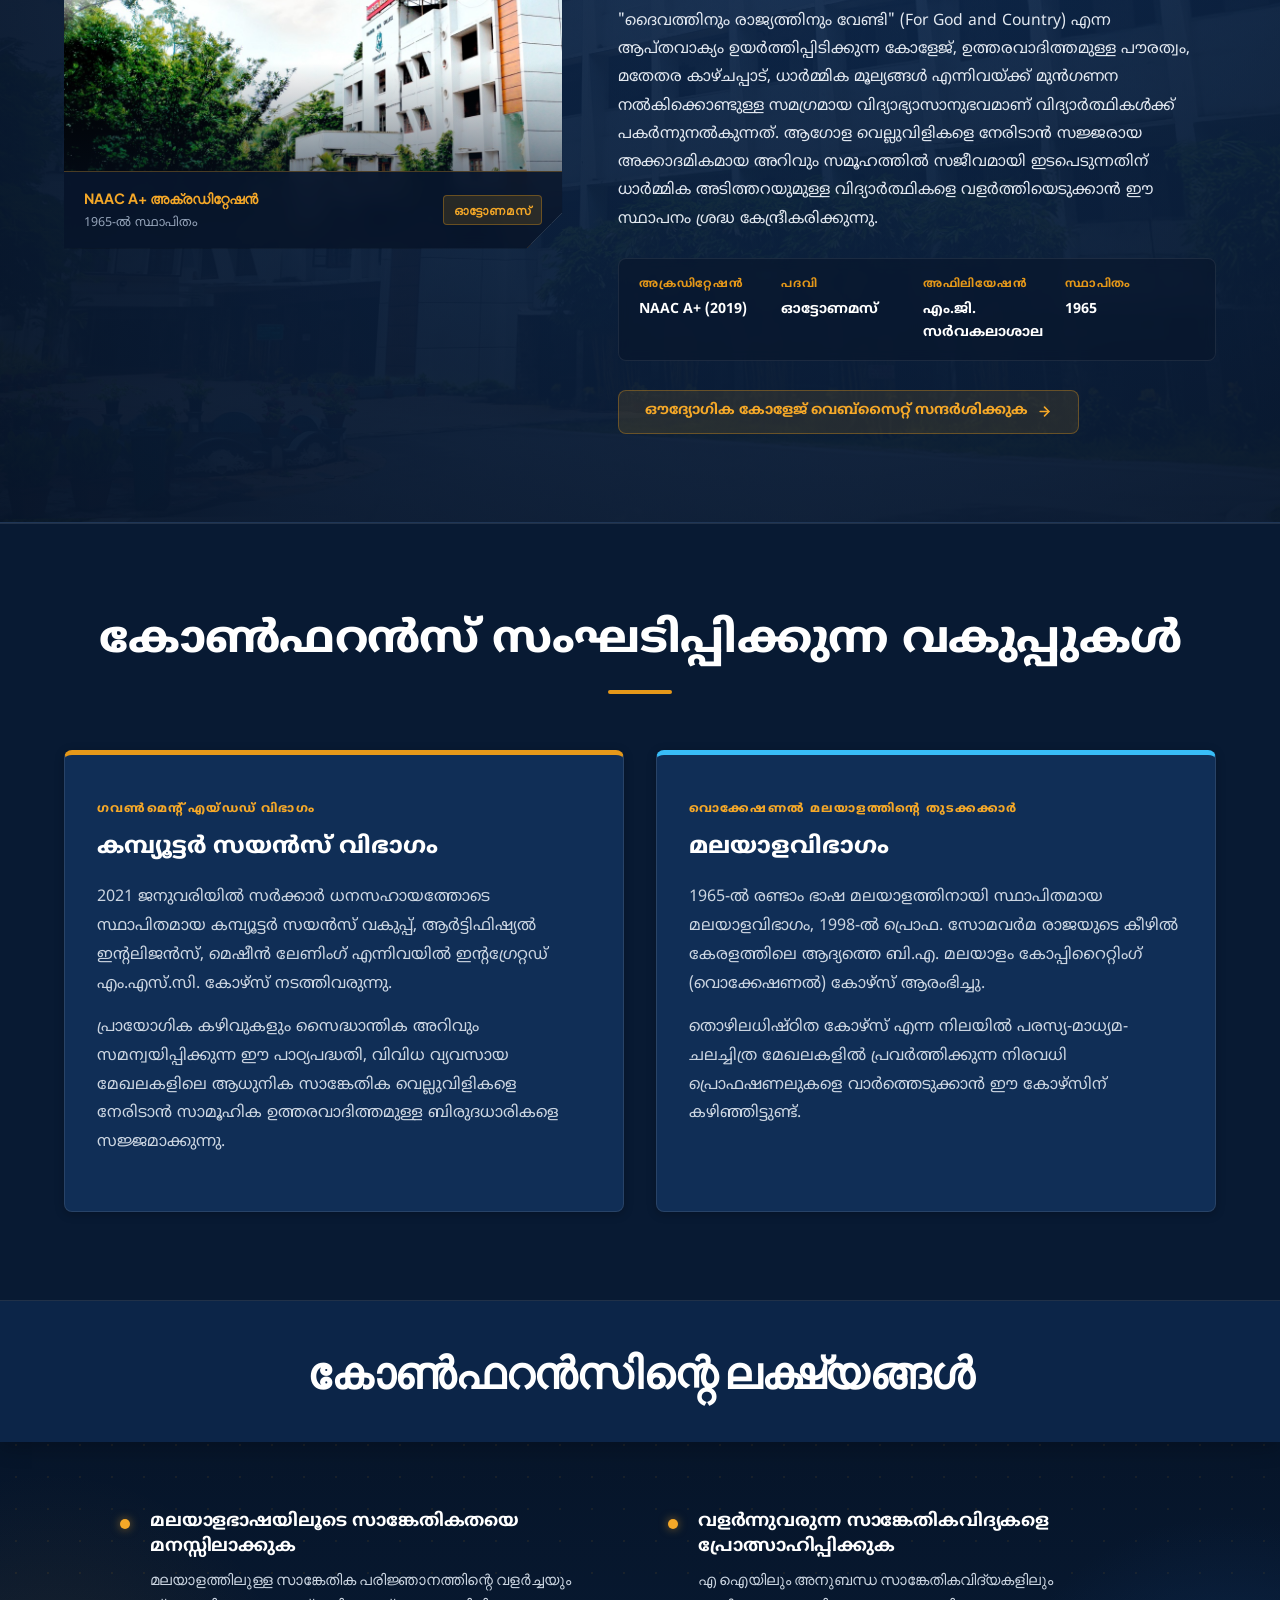
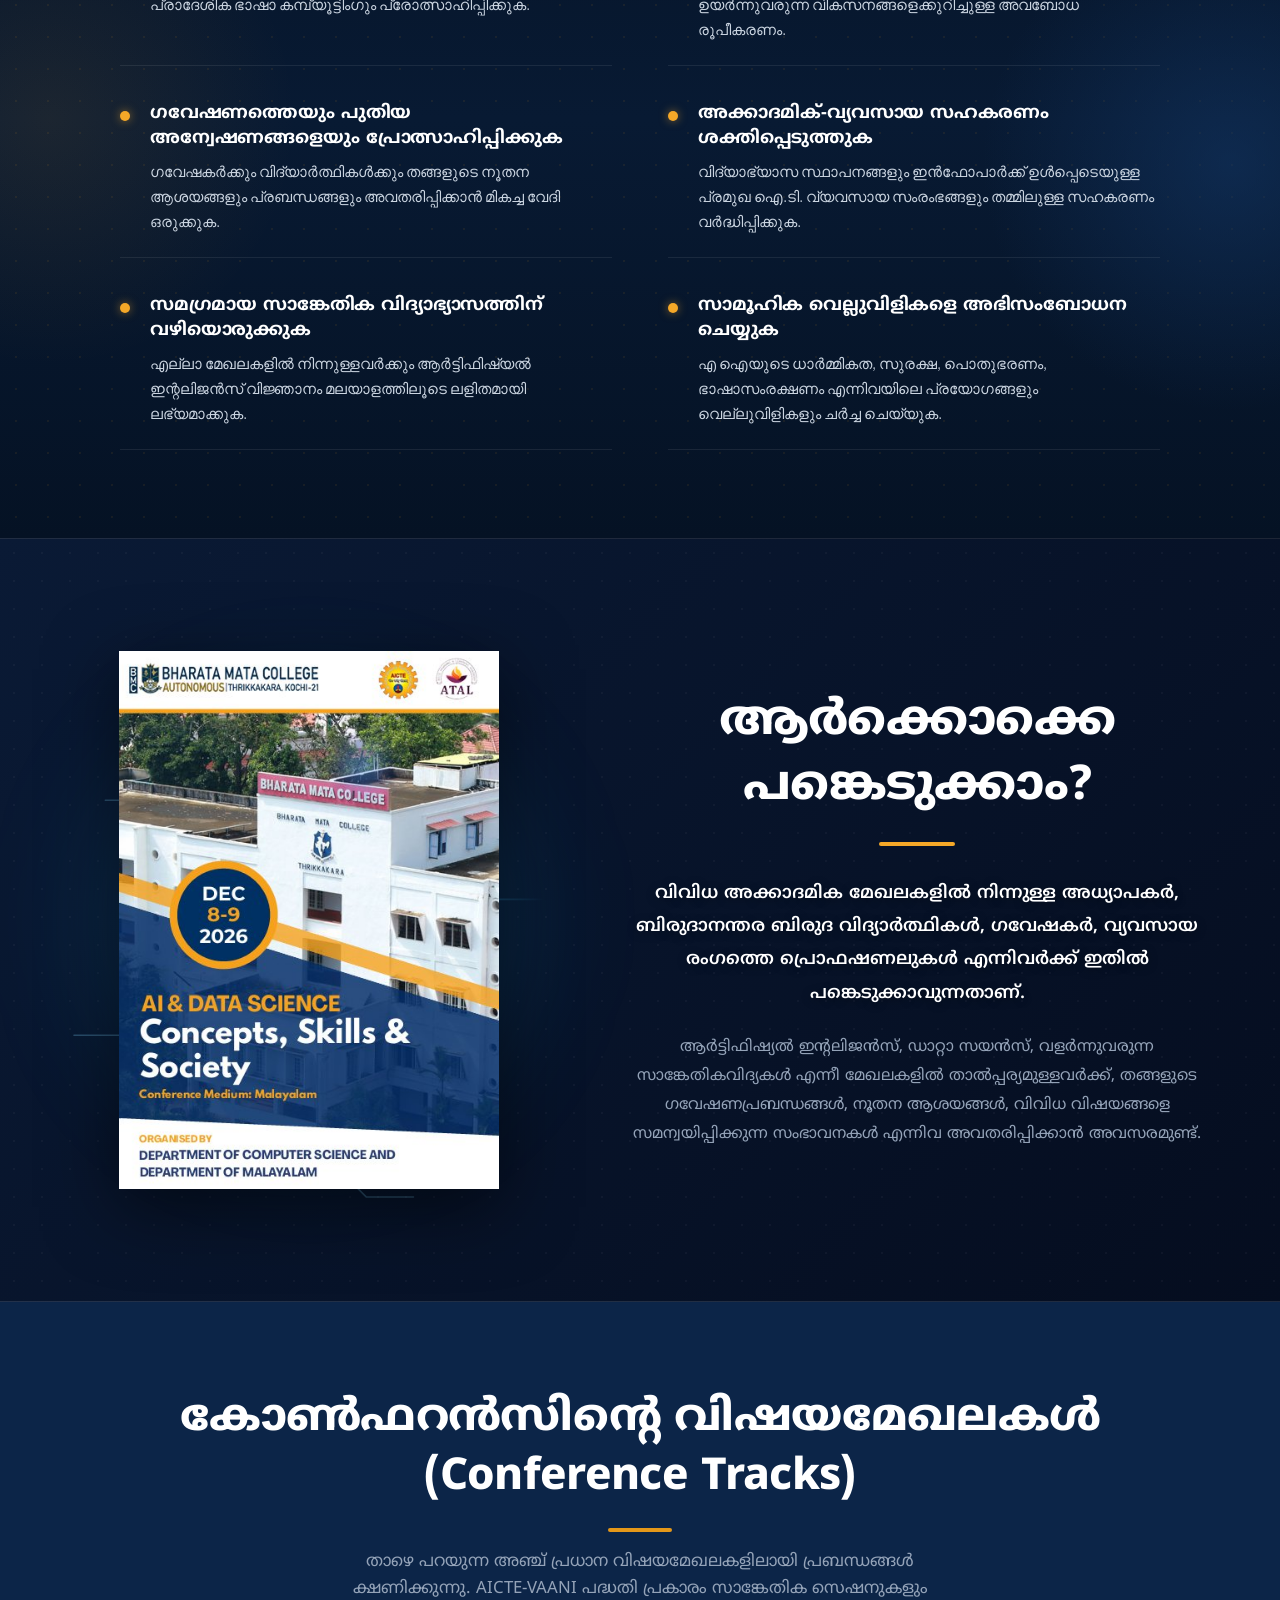
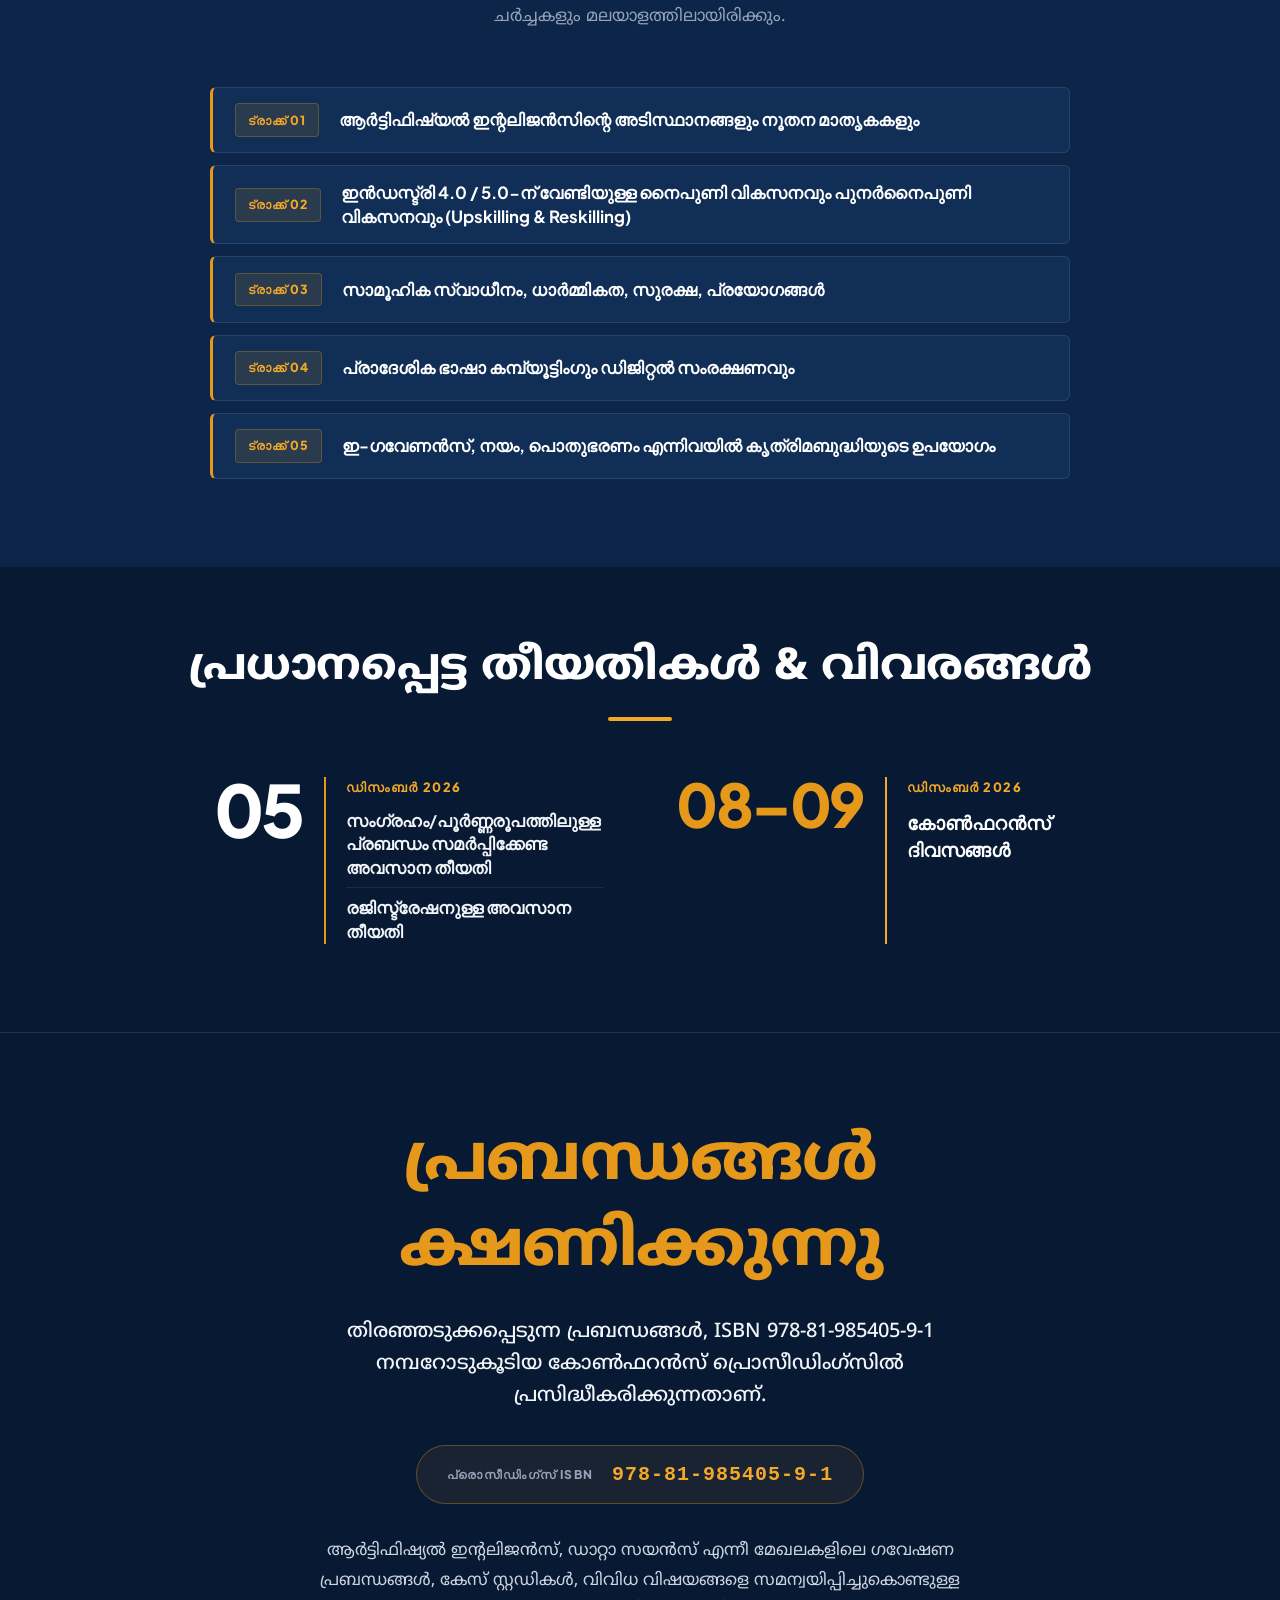
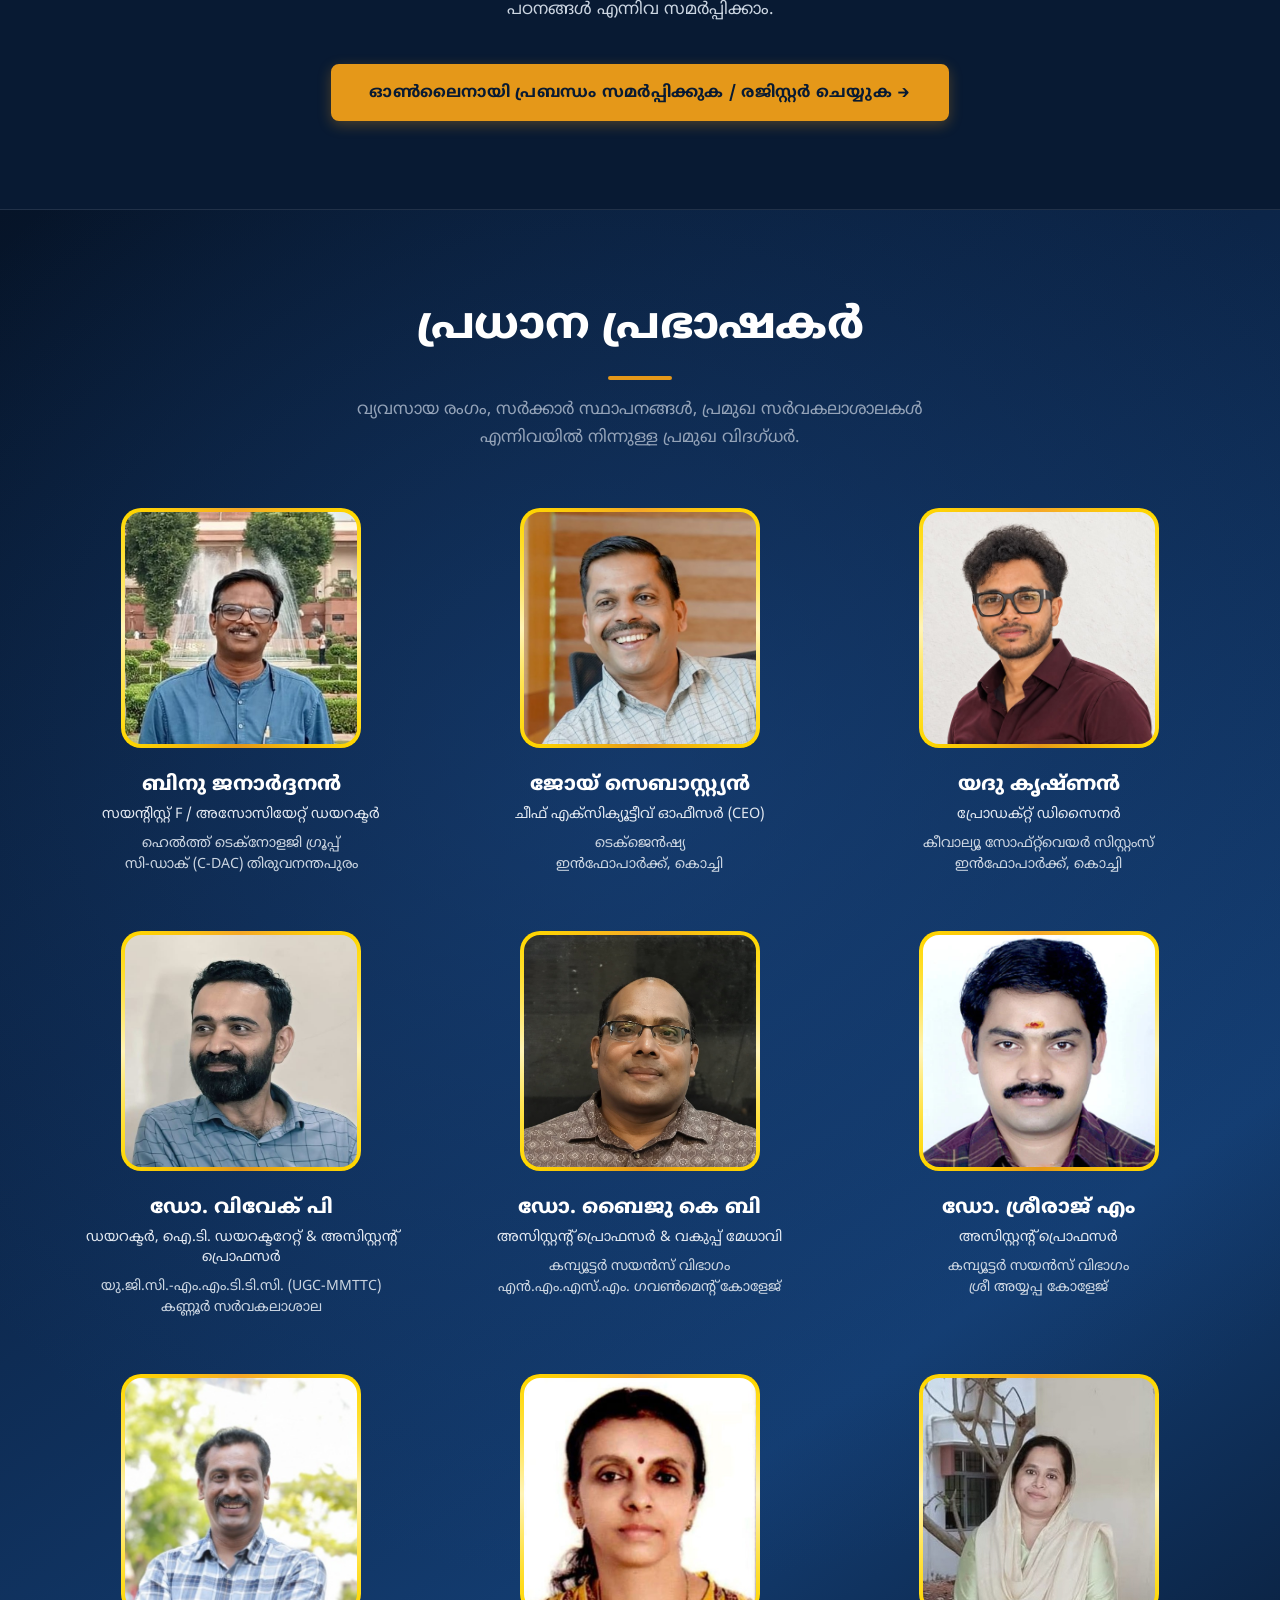
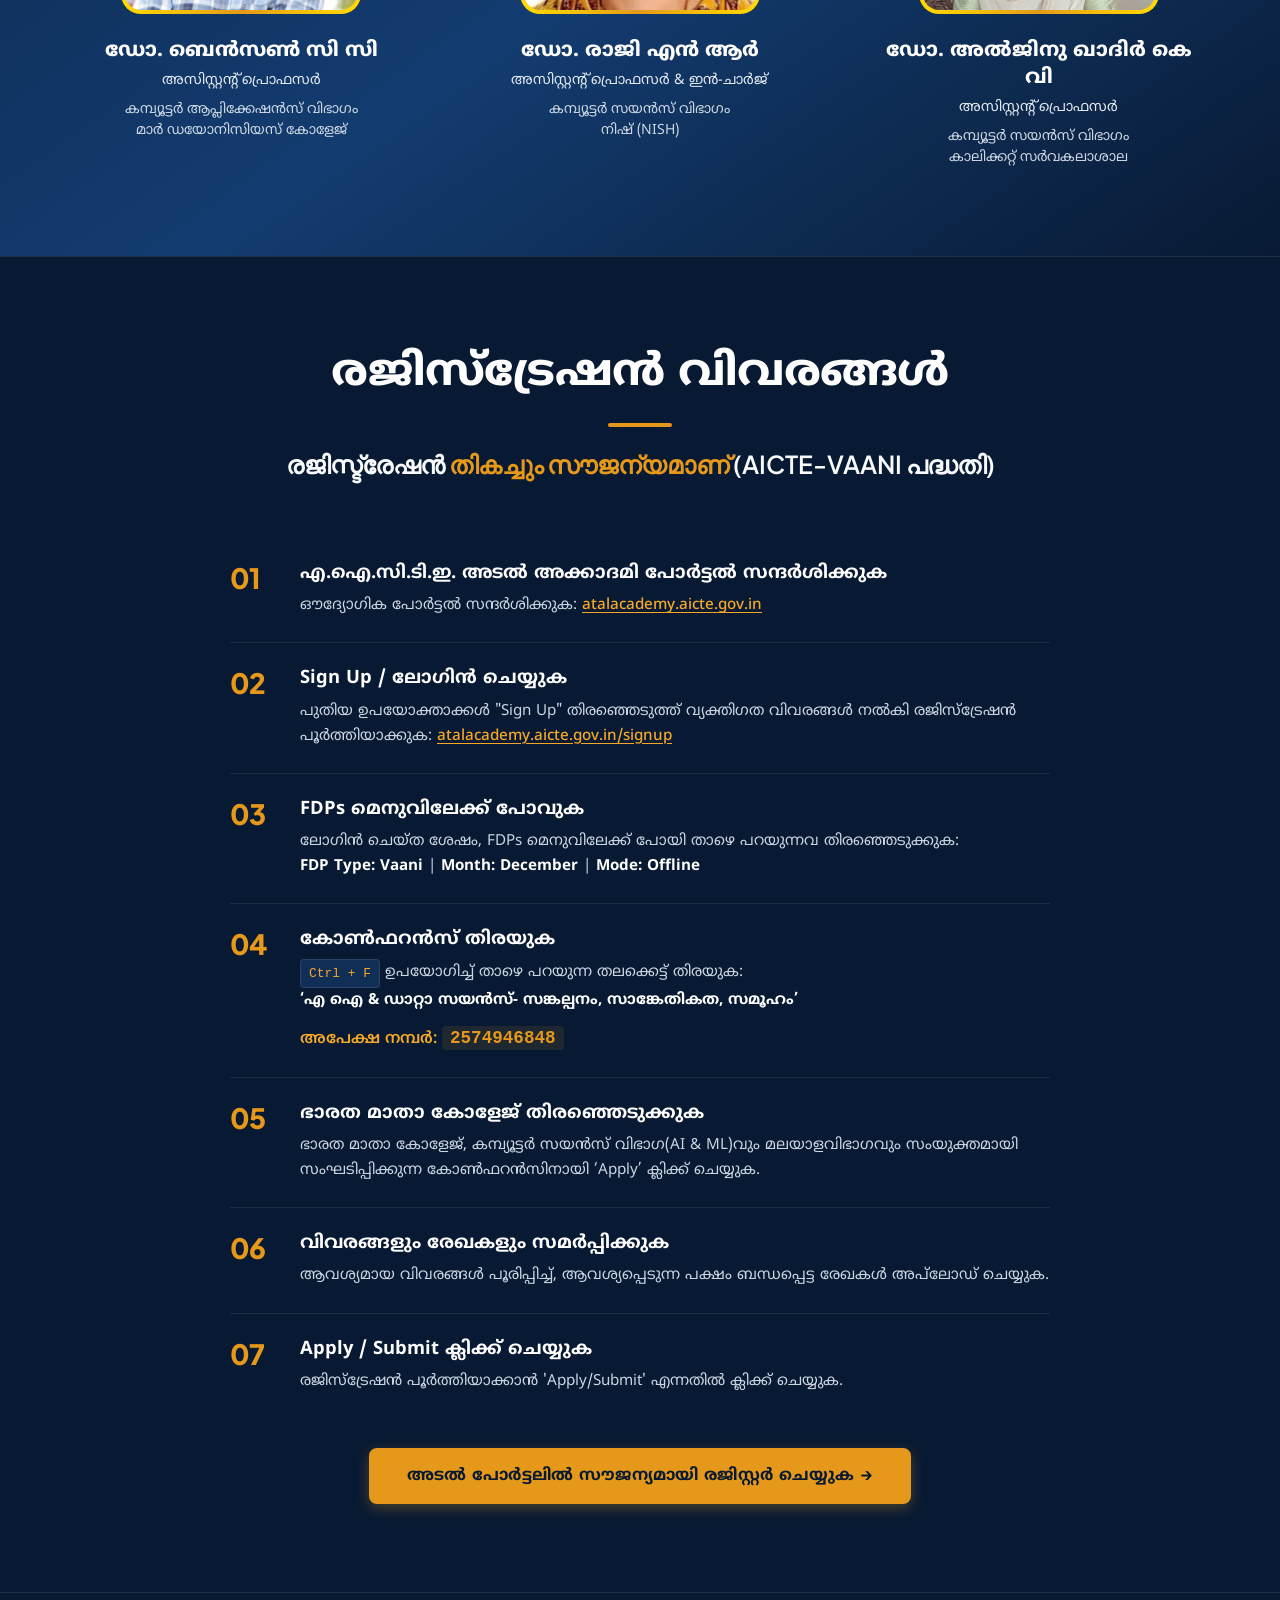
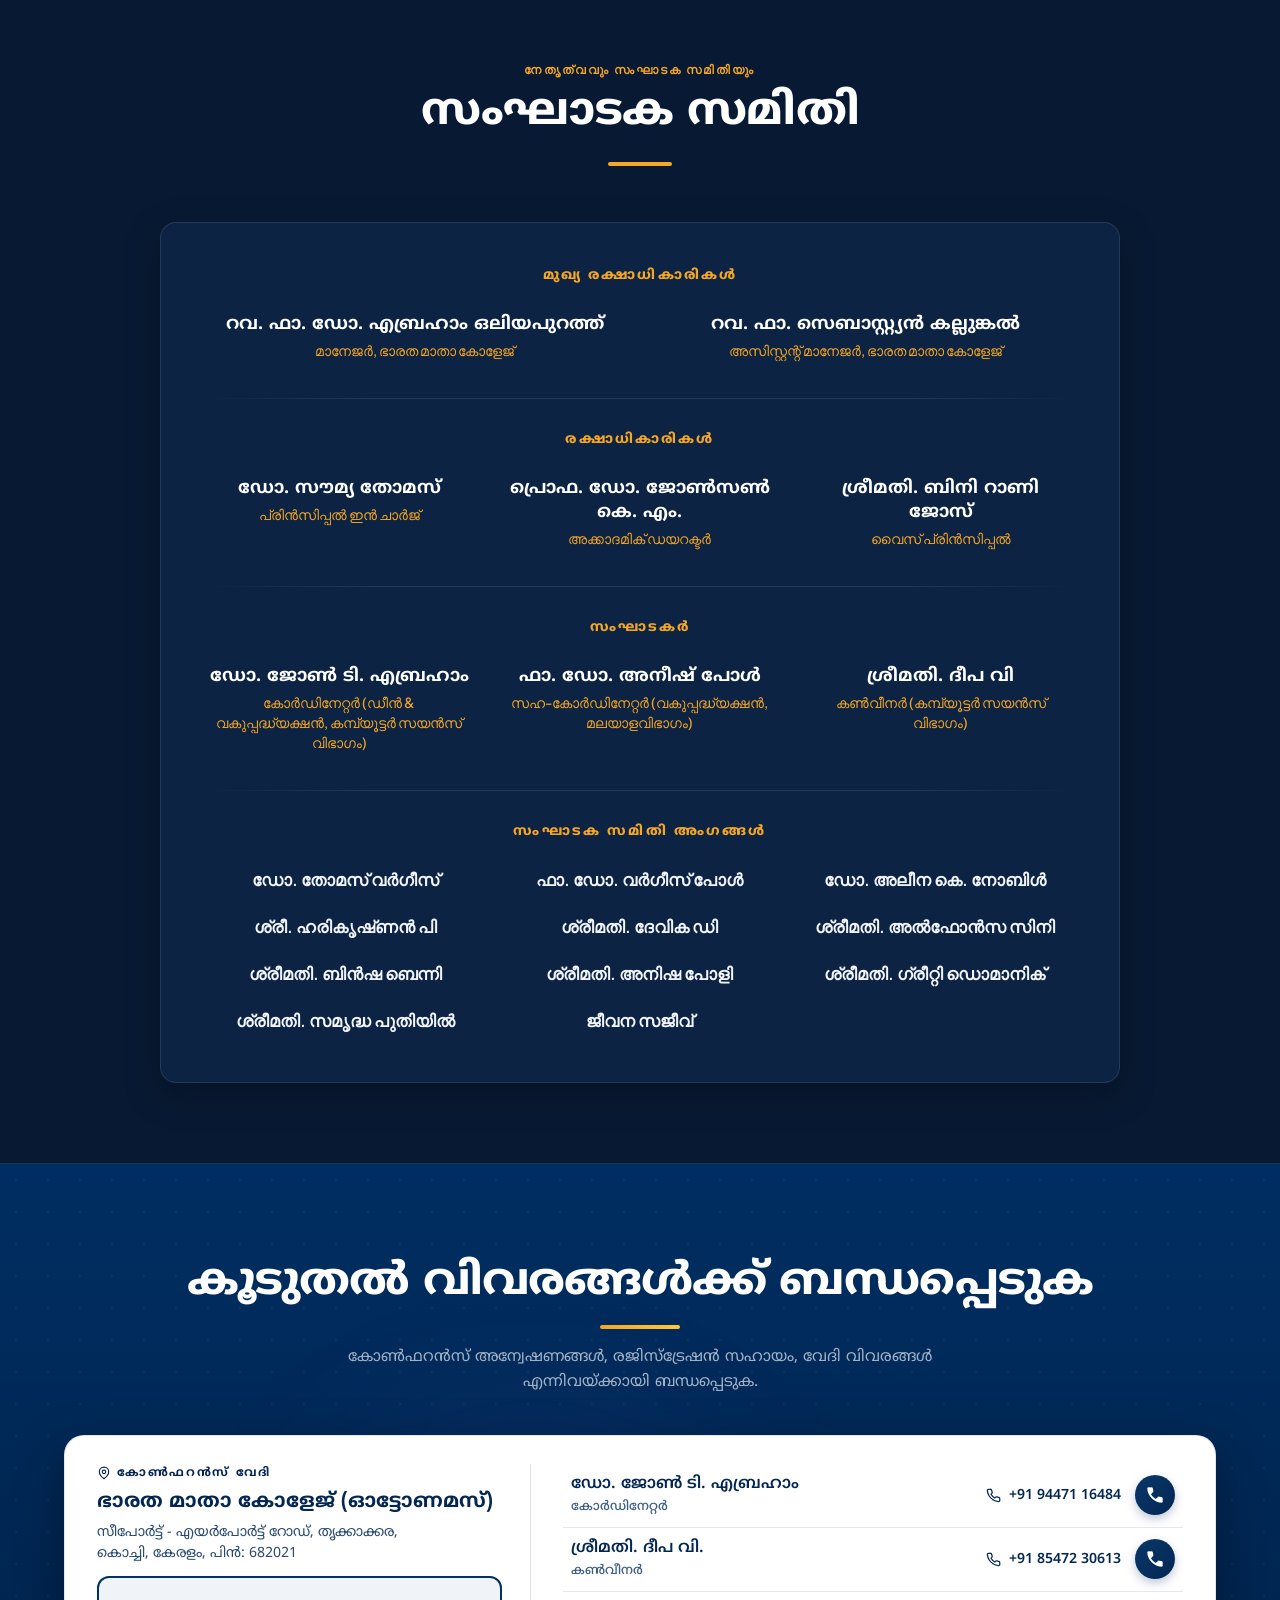
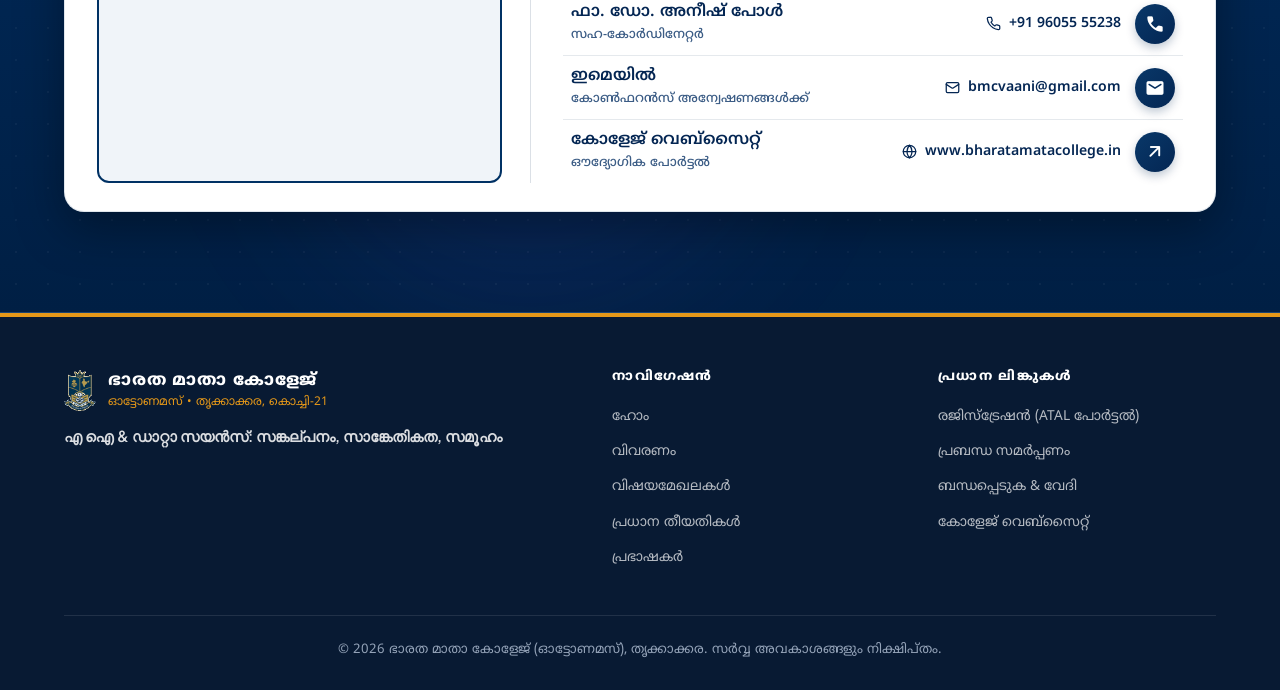
==== commit af86611d: "Proportionally scale and enhance mobile typography hierarchy for optimal legibility" ====
--- a/index.html
+++ b/index.html
@@ -27,7 +27,7 @@
     rel="stylesheet" />
   <link rel="stylesheet"
     href="https://fonts.googleapis.com/css2?family=Material+Symbols+Rounded:opsz,wght,FILL,GRAD@20..48,100..700,0..1,-50..200" />
-  <link rel="stylesheet" href="style.css?v=2.3" />
+  <link rel="stylesheet" href="style.css?v=2.4" />
 </head>
 <!-- ========================================================================== -->
 <!-- >>>>> END PART 00: DOCUMENT HEAD & METADATA <<<<< -->
@@ -1455,7 +1455,7 @@
   <!-- >>>>> END PART 15: FOOTER <<<<< -->
   <!-- ========================================================================== -->
 
-  <script src="script.js?v=2.3"></script>
+  <script src="script.js?v=2.4"></script>
 </body>
 
 </html>
--- a/style.css
+++ b/style.css
@@ -4499,7 +4499,7 @@
 /* ========================================================================== */
 @media (max-width: 640px) {
   html {
-    font-size: 14.5px;
+    font-size: 16px;
   }
 
   /* Global Layout, Typography & Perfectly Even Gutter Spacing */
@@ -4516,30 +4516,32 @@
   }
 
   .section {
-    padding: 2.5rem 0;
+    padding: 2.75rem 0;
     overflow-x: hidden;
   }
 
   .section-heading {
-    font-size: clamp(1.25rem, 5vw, 1.55rem);
+    font-size: clamp(1.65rem, 5.6vw, 1.95rem);
+    font-weight: 800;
     line-height: 1.25;
+    letter-spacing: -0.015em;
   }
 
   .section-caption,
   .section-lead,
   .lead-paragraph {
-    font-size: 0.82rem;
-    line-height: 1.55;
+    font-size: 0.98rem;
+    line-height: 1.6;
   }
 
   .title-underline {
-    margin: 0.7rem auto 0;
-    width: 36px;
+    margin: 0.75rem auto 0;
+    width: 42px;
     height: 3px;
   }
 
   .section-title-wrap {
-    margin-bottom: 1.6rem;
+    margin-bottom: 1.8rem;
     text-align: center;
   }
 
@@ -4624,25 +4626,26 @@
   }
 
   .hero__scheme-title {
-    font-size: 0.65rem;
-    letter-spacing: 0.07em;
+    font-size: 0.84rem;
+    font-weight: 700;
+    letter-spacing: 0.08em;
     margin-bottom: 0.75rem;
-    line-height: 1.35;
+    line-height: 1.4;
     text-align: left;
   }
 
   .hero__title-lockup {
     display: flex;
     align-items: center;
-    gap: 0.75rem;
-    margin-bottom: 0.65rem;
+    gap: 0.85rem;
+    margin-bottom: 0.75rem;
     width: 100%;
     box-sizing: border-box;
   }
 
   .hero__date-badge {
-    width: 68px;
-    height: 68px;
+    width: 74px;
+    height: 74px;
     border-width: 3px;
     margin-top: 0;
     flex-shrink: 0;
@@ -4650,20 +4653,22 @@
   }
 
   .date-badge__month {
-    font-size: 0.62rem;
+    font-size: 0.72rem;
     letter-spacing: 0.08em;
     margin-bottom: 1px;
+    font-weight: 700;
   }
 
   .date-badge__days {
-    font-size: 1.2rem;
+    font-size: 1.35rem;
     font-weight: 800;
     margin-bottom: 1px;
   }
 
   .date-badge__year {
-    font-size: 0.62rem;
+    font-size: 0.72rem;
     letter-spacing: 0.04em;
+    font-weight: 600;
   }
 
   .hero__headline-box {
@@ -4673,14 +4678,16 @@
   }
 
   .hero__overline {
-    font-size: 0.72rem;
-    letter-spacing: 0.05em;
-    margin-bottom: 0.15rem;
+    font-size: 0.92rem;
+    font-weight: 700;
+    letter-spacing: 0.06em;
+    margin-bottom: 0.2rem;
   }
 
   .hero__title {
-    font-size: clamp(1.2rem, 4.8vw, 1.5rem);
-    line-height: 1.15;
+    font-size: clamp(1.5rem, 5.2vw, 1.85rem);
+    font-weight: 800;
+    line-height: 1.2;
     letter-spacing: -0.015em;
   }
 
@@ -4691,7 +4698,8 @@
     margin-right: 0 !important;
     width: 100%;
     box-sizing: border-box;
-    font-size: 0.86rem;
+    font-size: 0.98rem;
+    font-weight: 600;
   }
 
   .hero__org-card {
@@ -4705,20 +4713,22 @@
   }
 
   .org-card__label {
-    font-size: 0.68rem;
+    font-size: 0.78rem;
+    font-weight: 700;
     letter-spacing: 0.12em;
     margin-bottom: 0.25rem;
   }
 
   .org-card__depts {
-    font-size: 0.92rem;
+    font-size: 1.05rem;
+    font-weight: 700;
     line-height: 1.35;
   }
 
   .org-card__institution {
-    font-size: 0.74rem;
-    line-height: 1.4;
-    margin-top: 0.3rem;
+    font-size: 0.88rem;
+    line-height: 1.45;
+    margin-top: 0.35rem;
   }
 
   /* Countdown Timer — Fully Contained & Vertically Stacked Info */
@@ -4743,8 +4753,9 @@
   }
 
   .cd-eyebrow__text {
-    font-size: 0.64rem;
-    letter-spacing: 0.2em;
+    font-size: 0.82rem;
+    font-weight: 800;
+    letter-spacing: 0.22em;
   }
 
   .cd-timer {
@@ -4755,39 +4766,40 @@
   }
 
   .cd-card {
-    width: clamp(68px, 20vw, 82px);
-    padding: 0.95rem 0.35rem 0.75rem;
+    width: clamp(70px, 21vw, 84px);
+    padding: 1.05rem 0.35rem 0.85rem;
     border-radius: 12px;
   }
 
   .cd-digit-box {
-    min-height: 38px;
-    margin-bottom: 0.4rem;
+    min-height: 40px;
+    margin-bottom: 0.45rem;
   }
 
   .cd-digit {
-    font-size: 1.95rem;
+    font-size: 2.15rem;
   }
 
   .cd-label {
-    font-size: 0.62rem;
-    letter-spacing: 0.08em;
-    padding-top: 0.45rem;
+    font-size: 0.74rem;
+    font-weight: 700;
+    letter-spacing: 0.1em;
+    padding-top: 0.5rem;
   }
 
   .cd-sep {
     gap: 6px;
-    padding-bottom: 0.85rem;
+    padding-bottom: 0.95rem;
   }
 
   .cd-sep__dot {
-    width: 4px;
-    height: 4px;
+    width: 5px;
+    height: 5px;
   }
 
   .cd-date-highlight {
     width: 100%;
-    margin-top: 0.15rem;
+    margin-top: 0.25rem;
     display: flex;
     justify-content: center;
     align-items: center;
@@ -4801,33 +4813,33 @@
     display: inline-flex;
     align-items: center;
     justify-content: center;
-    gap: 0.45rem;
-    padding: 0.35rem 0.95rem;
+    gap: 0.55rem;
+    padding: 0.55rem 1.25rem;
     background: linear-gradient(135deg, rgba(16, 46, 86, 0.85) 0%, rgba(8, 26, 51, 0.95) 100%);
-    border: 1px solid rgba(229, 152, 25, 0.38);
+    border: 1px solid rgba(229, 152, 25, 0.4);
     border-radius: 9999px;
-    box-shadow: 0 3px 12px rgba(0, 0, 0, 0.35);
+    box-shadow: 0 4px 14px rgba(0, 0, 0, 0.4);
   }
 
   .cd-date-icon {
-    font-size: 0.92rem;
+    font-size: 1.15rem;
   }
 
   .cd-date-main {
-    font-size: 0.8rem;
+    font-size: 0.96rem;
+    letter-spacing: 0.02em;
+    font-weight: 800;
+  }
+
+  .cd-date-dot {
+    font-size: 0.85rem;
+    margin: 0 0.15rem;
+  }
+
+  .cd-date-time {
+    font-size: 0.88rem;
     letter-spacing: 0.02em;
     font-weight: 700;
-  }
-
-  .cd-date-dot {
-    font-size: 0.75rem;
-    margin: 0 0.1rem;
-  }
-
-  .cd-date-time {
-    font-size: 0.74rem;
-    letter-spacing: 0.02em;
-    font-weight: 600;
   }
 
   /* About & College Sections — Compact Clean Mobile Layout */
@@ -4847,35 +4859,35 @@
   .about-text p,
   .college-text p,
   .about-narrative p {
-    font-size: 0.84rem;
-    line-height: 1.55;
+    font-size: 0.96rem;
+    line-height: 1.65;
     margin-bottom: 0.85rem;
   }
 
   .about-key-points {
-    margin-top: 1rem;
-    padding: 0.85rem 1rem;
+    margin-top: 1.15rem;
+    padding: 1rem 1.15rem;
     width: 100%;
     box-sizing: border-box;
   }
 
   .about-points-title {
-    font-size: 1.2rem;
+    font-size: 1.25rem;
     font-weight: 800;
     line-height: 1.3;
-    margin-bottom: 0.75rem;
-    padding-bottom: 0.4rem;
+    margin-bottom: 0.85rem;
+    padding-bottom: 0.45rem;
   }
 
   .about-points-list {
-    gap: 0.65rem;
+    gap: 0.75rem;
   }
 
   .key-point-item,
   .about-points-list li {
-    font-size: 0.78rem;
-    line-height: 1.5;
-    gap: 0.5rem;
+    font-size: 0.92rem;
+    line-height: 1.55;
+    gap: 0.6rem;
   }
 
   .about-sidebar {
@@ -4889,24 +4901,24 @@
   }
 
   .info-panel-header {
-    padding: 0.85rem 1rem 0.75rem;
+    padding: 0.95rem 1.15rem 0.85rem;
     box-sizing: border-box;
   }
 
   .info-panel-title {
-    font-size: 1.25rem;
+    font-size: 1.3rem;
     font-weight: 800;
     line-height: 1.25;
-    margin-bottom: 0.2rem;
+    margin-bottom: 0.25rem;
   }
 
   .info-panel-subtitle {
-    font-size: 0.72rem;
+    font-size: 0.82rem;
     font-weight: 700;
   }
 
   .info-panel-body {
-    padding: 0.85rem 1rem;
+    padding: 0.95rem 1.15rem;
     display: flex;
     flex-direction: column;
     gap: 0;
@@ -4914,7 +4926,7 @@
   }
 
   .info-item {
-    padding: 0.6rem 0;
+    padding: 0.7rem 0;
     margin: 0;
     border-bottom: 1px solid var(--border-light);
   }
@@ -4930,32 +4942,34 @@
   }
 
   .info-label {
-    font-size: 0.64rem;
-    letter-spacing: 0.06em;
-    margin-bottom: 0.15rem;
+    font-size: 0.74rem;
+    letter-spacing: 0.08em;
+    margin-bottom: 0.18rem;
+    font-weight: 700;
   }
 
   .info-heading {
-    font-size: 0.88rem;
-    margin-bottom: 0.2rem;
+    font-size: 1.05rem;
+    font-weight: 800;
+    margin-bottom: 0.25rem;
     line-height: 1.3;
   }
 
   .info-text {
-    font-size: 0.78rem;
-    line-height: 1.45;
+    font-size: 0.92rem;
+    line-height: 1.55;
     margin: 0;
   }
 
   .info-item--footer {
-    padding-top: 0.6rem;
+    padding-top: 0.7rem;
   }
 
   .info-meta-row {
     display: grid;
     grid-template-columns: repeat(3, 1fr);
-    gap: 0.45rem;
-    padding-top: 0.15rem;
+    gap: 0.55rem;
+    padding-top: 0.2rem;
   }
 
   .info-meta-row > div {
@@ -4963,42 +4977,45 @@
   }
 
   .info-meta-val {
-    font-size: 0.78rem;
+    font-size: 0.88rem;
     font-weight: 700;
     line-height: 1.25;
-    margin-top: 0.1rem;
+    margin-top: 0.12rem;
   }
 
   .college-meta-grid {
     grid-template-columns: repeat(2, 1fr);
-    gap: 0.65rem;
-    margin: 1.15rem 0 1.25rem;
-    padding: 0.85rem 1rem;
+    gap: 0.75rem;
+    margin: 1.25rem 0 1.35rem;
+    padding: 0.95rem 1.15rem;
     width: 100%;
     box-sizing: border-box;
   }
 
   .college-meta-item {
-    padding: 0.5rem 0.65rem;
+    padding: 0.55rem 0.75rem;
     box-sizing: border-box;
   }
 
   .college-meta-label {
-    font-size: 0.65rem;
-    margin-bottom: 0.15rem;
+    font-size: 0.75rem;
+    margin-bottom: 0.18rem;
+    font-weight: 700;
   }
 
   .college-meta-val {
-    font-size: 0.82rem;
+    font-size: 0.95rem;
+    font-weight: 700;
   }
 
   .college-portal-link {
     display: inline-flex;
     align-items: center;
     justify-content: center;
-    min-height: 42px;
-    padding: 0.65rem 1.35rem;
-    font-size: 0.84rem;
+    min-height: 44px;
+    padding: 0.75rem 1.45rem;
+    font-size: 0.92rem;
+    font-weight: 700;
     width: 100%;
     max-width: 340px;
     box-sizing: border-box;
@@ -5020,131 +5037,140 @@
   }
 
   .dept-header-tag {
-    font-size: 0.62rem;
-    padding: 0.18rem 0.5rem;
+    font-size: 0.75rem;
+    font-weight: 700;
+    padding: 0.22rem 0.65rem;
   }
 
   .dept-title {
-    font-size: 0.98rem;
+    font-size: 1.18rem;
+    font-weight: 800;
   }
 
   .dept-desc {
-    font-size: 0.78rem;
-    line-height: 1.5;
+    font-size: 0.92rem;
+    line-height: 1.6;
   }
 
   /* Conference Objectives */
   .objectives-header-banner {
-    padding: 1.25rem var(--mobile-gutter, 1.25rem) 1.15rem;
+    padding: 1.35rem var(--mobile-gutter, 1.25rem) 1.25rem;
     box-sizing: border-box;
   }
 
   .objectives-banner-heading {
-    font-size: 1.28rem;
+    font-size: 1.5rem;
+    font-weight: 800;
   }
 
   .objectives-body-container {
-    padding-top: 1.25rem;
-    padding-bottom: 1.65rem;
+    padding-top: 1.35rem;
+    padding-bottom: 1.75rem;
     box-sizing: border-box;
   }
 
   .objectives-bullet-list {
     grid-template-columns: 1fr;
+    gap: 1.05rem;
+    width: 100%;
+    box-sizing: border-box;
+  }
+
+  .objective-bullet-title {
+    font-size: 1.08rem;
+    font-weight: 700;
+  }
+
+  .objective-bullet-desc {
+    font-size: 0.92rem;
+    line-height: 1.55;
+  }
+
+  /* Who Can Participate */
+  #participate {
+    padding: 2.5rem 0;
+  }
+
+  .participate-stage {
+    max-width: 260px;
+    min-height: 260px;
+    margin: 0 auto;
+    padding: 0.5rem;
+  }
+
+  .participate-glow {
+    width: 220px;
+    height: 220px;
+  }
+
+  .glass-pill {
+    font-size: 0.78rem;
+    font-weight: 600;
+    padding: 0.35rem 0.75rem;
+  }
+
+  .participate-lead {
+    font-size: 1.0rem;
+    line-height: 1.6;
+  }
+
+  .participate-muted {
+    font-size: 0.92rem;
+    line-height: 1.55;
+  }
+
+  /* Tracks */
+  .tracks-compact-container {
+    margin-top: 1.35rem;
+    width: 100%;
+    box-sizing: border-box;
+  }
+
+  .track-compact-row {
+    flex-direction: column;
+    align-items: flex-start;
+    gap: 0.35rem;
+    padding: 0.75rem 0.85rem;
+    width: 100%;
+    box-sizing: border-box;
+  }
+
+  .track-compact-badge {
+    font-size: 0.74rem;
+    font-weight: 700;
+    padding: 0.18rem 0.55rem;
+  }
+
+  .track-compact-title {
+    font-size: 1.02rem;
+    font-weight: 700;
+    line-height: 1.4;
+  }
+
+  .tracks-cta-banner {
+    padding: 1.15rem 1rem;
     gap: 0.95rem;
     width: 100%;
     box-sizing: border-box;
   }
 
-  .objective-bullet-title {
-    font-size: 0.9rem;
-  }
-
-  .objective-bullet-desc {
+  .tracks-cta-badge {
     font-size: 0.78rem;
-    line-height: 1.48;
-  }
-
-  /* Who Can Participate */
-  #participate {
-    padding: 2.25rem 0;
-  }
-
-  .participate-stage {
-    max-width: 250px;
-    min-height: 250px;
-    margin: 0 auto;
-    padding: 0.4rem;
-  }
-
-  .participate-glow {
-    width: 210px;
-    height: 210px;
-  }
-
-  .glass-pill {
-    font-size: 0.65rem;
-    padding: 0.28rem 0.55rem;
-  }
-
-  .participate-lead {
-    font-size: 0.86rem;
+    font-weight: 700;
+  }
+
+  .tracks-cta-text {
+    font-size: 0.92rem;
     line-height: 1.55;
-  }
-
-  .participate-muted {
-    font-size: 0.78rem;
-    line-height: 1.5;
-  }
-
-  /* Tracks */
-  .tracks-compact-container {
-    margin-top: 1.25rem;
-    width: 100%;
-    box-sizing: border-box;
-  }
-
-  .track-compact-row {
-    flex-direction: column;
-    align-items: flex-start;
-    gap: 0.28rem;
-    padding: 0.65rem 0.75rem;
-    width: 100%;
-    box-sizing: border-box;
-  }
-
-  .track-compact-badge {
-    font-size: 0.62rem;
-    padding: 0.15rem 0.45rem;
-  }
-
-  .track-compact-title {
-    font-size: 0.82rem;
-    line-height: 1.35;
-  }
-
-  .tracks-cta-banner {
-    padding: 1rem 0.85rem;
-    gap: 0.85rem;
-    width: 100%;
-    box-sizing: border-box;
-  }
-
-  .tracks-cta-badge {
-    font-size: 0.65rem;
-  }
-
-  .tracks-cta-text {
-    font-size: 0.76rem;
-    line-height: 1.45;
   }
 
   .tracks-cta-banner__action,
   .tracks-cta-banner__action .btn {
     width: 100%;
     text-align: center;
-    font-size: 0.78rem;
-    padding: 0.6rem 0.85rem;
+    font-size: 0.92rem;
+    font-weight: 700;
+    padding: 0.7rem 1rem;
     box-sizing: border-box;
   }
 
@@ -5196,22 +5222,25 @@
   }
 
   .date-group__month {
-    font-size: 0.65rem;
+    font-size: 0.78rem;
+    font-weight: 800;
+    letter-spacing: 0.12em;
     margin-bottom: 0.35rem;
   }
 
   .date-group__event {
-    font-size: 0.84rem;
-    line-height: 1.35;
+    font-size: 0.96rem;
+    line-height: 1.45;
   }
 
   .date-group--highlight .date-group__event {
-    font-size: 0.92rem;
+    font-size: 1.08rem;
+    font-weight: 700;
   }
 
   /* Call for Papers */
   .cfp-section {
-    padding: 2.25rem 0;
+    padding: 2.5rem 0;
   }
 
   .cfp-wrap {
@@ -5220,32 +5249,35 @@
   }
 
   .cfp-title {
-    font-size: clamp(1.55rem, 6vw, 1.95rem);
-    margin-bottom: 0.7rem;
+    font-size: clamp(1.65rem, 5.6vw, 1.95rem);
+    font-weight: 800;
+    margin-bottom: 0.75rem;
   }
 
   .cfp-lead {
-    font-size: 0.84rem;
-    line-height: 1.5;
-    margin-bottom: 1.15rem;
+    font-size: 0.98rem;
+    line-height: 1.6;
+    margin-bottom: 1.25rem;
   }
 
   .isbn-highlight-bar {
     flex-direction: column;
-    gap: 0.28rem;
-    padding: 0.5rem 0.85rem;
+    gap: 0.32rem;
+    padding: 0.6rem 1rem;
     width: 100%;
-    max-width: 270px;
-    margin: 0 auto 1.15rem;
+    max-width: 290px;
+    margin: 0 auto 1.25rem;
     box-sizing: border-box;
   }
 
   .isbn-label {
-    font-size: 0.62rem;
+    font-size: 0.74rem;
+    font-weight: 700;
   }
 
   .isbn-code {
-    font-size: 0.98rem;
+    font-size: 1.12rem;
+    font-weight: 800;
   }
 
   .cfp-wrap .btn,
@@ -5257,37 +5289,37 @@
     width: 100%;
     max-width: 340px;
     min-height: 48px;
-    font-size: 0.88rem;
-    padding: 0.75rem 1.35rem;
+    font-size: 0.95rem;
+    font-weight: 700;
+    padding: 0.8rem 1.45rem;
     box-sizing: border-box;
     text-align: center;
     white-space: normal;
     line-height: 1.35;
     margin: 0 auto;
   }
-
   /* Registration Guide */
   .free-reg-text {
-    font-size: 0.92rem;
-    margin-top: 0.65rem;
+    font-size: 1.05rem;
+    margin-top: 0.75rem;
   }
 
   .registration-steps-list {
-    margin-top: 1.35rem;
+    margin-top: 1.45rem;
     width: 100%;
     box-sizing: border-box;
   }
 
   .reg-step-item {
-    gap: 0.75rem;
-    padding: 0.85rem 0;
+    gap: 0.85rem;
+    padding: 0.95rem 0;
     width: 100%;
     box-sizing: border-box;
   }
 
   .step-num {
-    font-size: 1.15rem;
-    min-width: 24px;
+    font-size: 1.25rem;
+    min-width: 26px;
   }
 
   .step-body {
@@ -5296,14 +5328,15 @@
   }
 
   .step-body h4 {
-    font-size: 0.86rem;
-    line-height: 1.3;
-    margin-bottom: 0.25rem;
+    font-size: 1.08rem;
+    font-weight: 700;
+    line-height: 1.35;
+    margin-bottom: 0.3rem;
   }
 
   .step-body p {
-    font-size: 0.75rem;
-    line-height: 1.45;
+    font-size: 0.92rem;
+    line-height: 1.55;
     word-break: break-word;
   }
 
@@ -5347,128 +5380,132 @@
   }
 
   .speaker-name {
-    font-size: clamp(0.82rem, 2.5vw, 0.94rem);
-    font-weight: 700;
+    font-size: clamp(0.96rem, 2.8vw, 1.08rem);
+    font-weight: 800;
     line-height: 1.25;
-    margin-bottom: 0.2rem;
+    margin-bottom: 0.25rem;
     text-align: center;
     color: var(--white);
     letter-spacing: -0.01em;
   }
 
   .speaker-designation {
-    font-size: clamp(0.66rem, 1.9vw, 0.74rem);
-    line-height: 1.3;
-    margin-bottom: 0.22rem;
+    font-size: clamp(0.78rem, 2.2vw, 0.86rem);
+    line-height: 1.35;
+    margin-bottom: 0.25rem;
     color: var(--gold-light, #f5a828);
     text-align: center;
-    font-weight: 500;
+    font-weight: 600;
   }
 
   .speaker-org {
-    font-size: clamp(0.62rem, 1.8vw, 0.7rem);
-    line-height: 1.35;
+    font-size: clamp(0.75rem, 2.0vw, 0.82rem);
+    line-height: 1.4;
     color: #cbd5e1;
     text-align: center;
   }
 
   /* Organizing Committee */
   .committee-box {
-    margin: 1.25rem auto 0;
-    padding: 1.15rem 0.85rem;
-    border-radius: 6px;
+    margin: 1.35rem auto 0;
+    padding: 1.25rem 1rem;
+    border-radius: 8px;
     width: 100%;
     box-sizing: border-box;
   }
 
   .comm-group__title {
-    font-size: 0.68rem;
-    letter-spacing: 0.1em;
-    margin-bottom: 0.65rem;
+    font-size: 0.85rem;
+    font-weight: 800;
+    letter-spacing: 0.12em;
+    margin-bottom: 0.75rem;
   }
 
   .comm-group__grid--2,
   .comm-group__grid--3 {
     grid-template-columns: 1fr;
-    gap: 0.75rem;
+    gap: 0.85rem;
     width: 100%;
     box-sizing: border-box;
   }
 
   .comm-person__name {
-    font-size: 0.88rem;
+    font-size: 1.05rem;
+    font-weight: 700;
   }
 
   .comm-person__role {
-    font-size: 0.74rem;
+    font-size: 0.86rem;
   }
 
   .comm-divider {
-    margin: 0.95rem 0;
+    margin: 1rem 0;
   }
 
   .comm-members-grid {
     grid-template-columns: 1fr;
-    gap: 0.3rem;
+    gap: 0.35rem;
     width: 100%;
     box-sizing: border-box;
   }
 
   .comm-member {
-    font-size: 0.82rem;
-    padding: 0.15rem 0;
+    font-size: 0.94rem;
+    padding: 0.2rem 0;
   }
 
   /* Contact Us & Venue */
   #contact {
-    padding: 2.25rem 0;
+    padding: 2.5rem 0;
   }
 
   .contact-unified-box {
-    padding: 12px 10px;
-    gap: 15px;
+    padding: 14px 12px;
+    gap: 16px;
     width: 100%;
     margin: 0 auto;
     box-sizing: border-box;
   }
 
   .venue-meta-h3 {
-    font-size: 0.95rem;
+    font-size: 1.18rem;
+    font-weight: 800;
   }
 
   .venue-meta-lead {
-    font-size: 0.75rem;
+    font-size: 0.88rem;
   }
 
   .venue-map-wrapper {
-    height: 160px;
+    height: 170px;
     width: 100%;
     box-sizing: border-box;
   }
 
   .contact-line-item {
-    padding: 8px 3px;
-    gap: 5px;
+    padding: 10px 4px;
+    gap: 6px;
     width: 100%;
     box-sizing: border-box;
   }
 
   .contact-name {
-    font-size: 0.84rem;
+    font-size: 1.02rem;
+    font-weight: 700;
   }
 
   .contact-designation {
-    font-size: 0.7rem;
+    font-size: 0.82rem;
   }
 
   .contact-link span {
-    font-size: 0.74rem;
+    font-size: 0.86rem;
     word-break: break-all;
   }
 
   /* Footer */
   .footer {
-    padding-top: 2.25rem;
+    padding-top: 2.5rem;
   }
 
   .footer-top-grid {
@@ -5479,42 +5516,44 @@
   }
 
   .footer-logo {
-    height: 32px;
+    height: 34px;
   }
 
   .footer-title {
+    font-size: 1.15rem;
+    font-weight: 800;
+  }
+
+  .footer-sub {
+    font-size: 0.78rem;
+  }
+
+  .footer-lead {
+    font-size: 0.95rem;
+  }
+
+  .footer-text {
     font-size: 0.88rem;
-  }
-
-  .footer-sub {
-    font-size: 0.64rem;
-  }
-
-  .footer-lead {
-    font-size: 0.82rem;
-  }
-
-  .footer-text {
-    font-size: 0.74rem;
-    line-height: 1.48;
+    line-height: 1.55;
   }
 
   .footer-heading {
-    font-size: 0.72rem;
+    font-size: 0.85rem;
+    font-weight: 800;
     margin-bottom: 0.65rem;
   }
 
   .footer-links a {
-    font-size: 0.74rem;
+    font-size: 0.88rem;
   }
 
   .footer-bottom-bar {
-    padding-top: 1.15rem;
+    padding-top: 1.25rem;
     flex-direction: column;
     align-items: flex-start;
-    gap: 0.4rem;
+    gap: 0.45rem;
     text-align: left;
-    font-size: 0.7rem;
+    font-size: 0.82rem;
     width: 100%;
     box-sizing: border-box;
   }
@@ -5525,7 +5564,7 @@
 /* ========================================================================== */
 @media (max-width: 380px) {
   html {
-    font-size: 13.5px;
+    font-size: 15px;
   }
 
   :root {
@@ -5538,11 +5577,21 @@
   }
 
   .section {
-    padding: 2rem 0;
+    padding: 2.25rem 0;
+  }
+
+  .section-heading {
+    font-size: clamp(1.5rem, 5.2vw, 1.75rem);
+  }
+
+  .section-caption,
+  .section-lead,
+  .lead-paragraph {
+    font-size: 0.92rem;
   }
 
   .section-title-wrap {
-    margin-bottom: 1.25rem;
+    margin-bottom: 1.35rem;
   }
 
   .top-bar__container {
@@ -5555,7 +5604,7 @@
     height: 32px;
     min-height: 32px;
     padding: 0 0.55rem;
-    font-size: 0.72rem;
+    font-size: 0.76rem;
     gap: 0.25rem;
   }
 
@@ -5573,16 +5622,16 @@
   .cfp-actions .btn,
   #registration .btn {
     max-width: 100%;
-    min-height: 44px;
-    font-size: 0.82rem;
-    padding: 0.65rem 1rem;
+    min-height: 46px;
+    font-size: 0.9rem;
+    padding: 0.75rem 1.15rem;
   }
 
   .college-portal-link {
     max-width: 100%;
-    min-height: 40px;
-    padding: 0.6rem 0.95rem;
-    font-size: 0.8rem;
+    min-height: 42px;
+    padding: 0.65rem 1.15rem;
+    font-size: 0.88rem;
   }
 
   .hamburger-line {
@@ -5602,41 +5651,42 @@
   }
 
   .hero__title-lockup {
-    gap: 0.55rem;
+    gap: 0.65rem;
   }
 
   .hero__date-badge {
-    width: 60px;
-    height: 60px;
+    width: 66px;
+    height: 66px;
     border-width: 2.5px;
   }
 
   .date-badge__month {
-    font-size: 0.55rem;
+    font-size: 0.64rem;
   }
 
   .date-badge__days {
-    font-size: 1.05rem;
+    font-size: 1.2rem;
   }
 
   .date-badge__year {
-    font-size: 0.55rem;
+    font-size: 0.64rem;
   }
 
   .hero__title {
-    font-size: 1.15rem;
+    font-size: 1.4rem;
+    font-weight: 800;
   }
 
   .hero__overline {
-    font-size: 0.68rem;
+    font-size: 0.84rem;
   }
 
   .hero__scheme-title {
-    font-size: 0.62rem;
+    font-size: 0.78rem;
   }
 
   .org-card__depts {
-    font-size: 0.85rem;
+    font-size: 0.96rem;
   }
 
   .cd-timer {
@@ -5645,23 +5695,23 @@
 
   .cd-card {
     width: clamp(60px, 19vw, 68px);
-    padding: 0.8rem 0.25rem 0.65rem;
+    padding: 0.85rem 0.25rem 0.7rem;
     border-radius: 10px;
   }
 
   .cd-digit-box {
-    min-height: 32px;
-    margin-bottom: 0.3rem;
+    min-height: 34px;
+    margin-bottom: 0.35rem;
   }
 
   .cd-digit {
-    font-size: 1.65rem;
+    font-size: 1.75rem;
   }
 
   .cd-label {
-    font-size: 0.54rem;
-    letter-spacing: 0.04em;
-    padding-top: 0.35rem;
+    font-size: 0.65rem;
+    letter-spacing: 0.06em;
+    padding-top: 0.4rem;
   }
 
   .cd-sep {
@@ -5670,69 +5720,74 @@
   }
 
   .cd-sep__dot {
-    width: 3px;
-    height: 3px;
+    width: 3.5px;
+    height: 3.5px;
   }
 
   .cd-date-badge {
-    padding: 0.3rem 0.75rem;
-    gap: 0.35rem;
+    padding: 0.4rem 0.95rem;
+    gap: 0.45rem;
   }
 
   .cd-date-main {
-    font-size: 0.75rem;
+    font-size: 0.88rem;
+    font-weight: 800;
   }
 
   .cd-date-time {
-    font-size: 0.68rem;
+    font-size: 0.8rem;
+    font-weight: 700;
   }
 
   .about-points-title {
-    font-size: 1.1rem;
+    font-size: 1.18rem;
     font-weight: 800;
     line-height: 1.3;
   }
 
   .info-panel-title {
-    font-size: 1.15rem;
+    font-size: 1.22rem;
     font-weight: 800;
     line-height: 1.25;
   }
 
   .info-panel-body {
-    padding: 0.75rem 0.85rem;
+    padding: 0.85rem 0.95rem;
     gap: 0;
   }
 
   .info-item {
-    padding: 0.5rem 0;
+    padding: 0.55rem 0;
   }
 
   .info-label {
-    font-size: 0.58rem;
-    margin-bottom: 0.1rem;
+    font-size: 0.7rem;
+    margin-bottom: 0.12rem;
+    font-weight: 700;
   }
 
   .info-heading {
-    font-size: 0.82rem;
-    margin-bottom: 0.15rem;
+    font-size: 0.98rem;
+    font-weight: 800;
+    margin-bottom: 0.18rem;
   }
 
   .info-text {
-    font-size: 0.74rem;
-    line-height: 1.4;
+    font-size: 0.88rem;
+    line-height: 1.5;
   }
 
   .info-item--footer {
-    padding-top: 0.5rem;
+    padding-top: 0.55rem;
   }
 
   .info-meta-row {
-    gap: 0.35rem;
+    gap: 0.45rem;
   }
 
   .info-meta-val {
-    font-size: 0.72rem;
+    font-size: 0.84rem;
+    font-weight: 700;
   }
 
   .date-group {
@@ -5780,15 +5835,16 @@
   }
 
   .speaker-name {
-    font-size: 0.78rem;
+    font-size: 0.92rem;
+    font-weight: 800;
   }
 
   .speaker-designation {
-    font-size: 0.64rem;
+    font-size: 0.75rem;
   }
 
   .speaker-org {
-    font-size: 0.6rem;
+    font-size: 0.72rem;
   }
 }
 
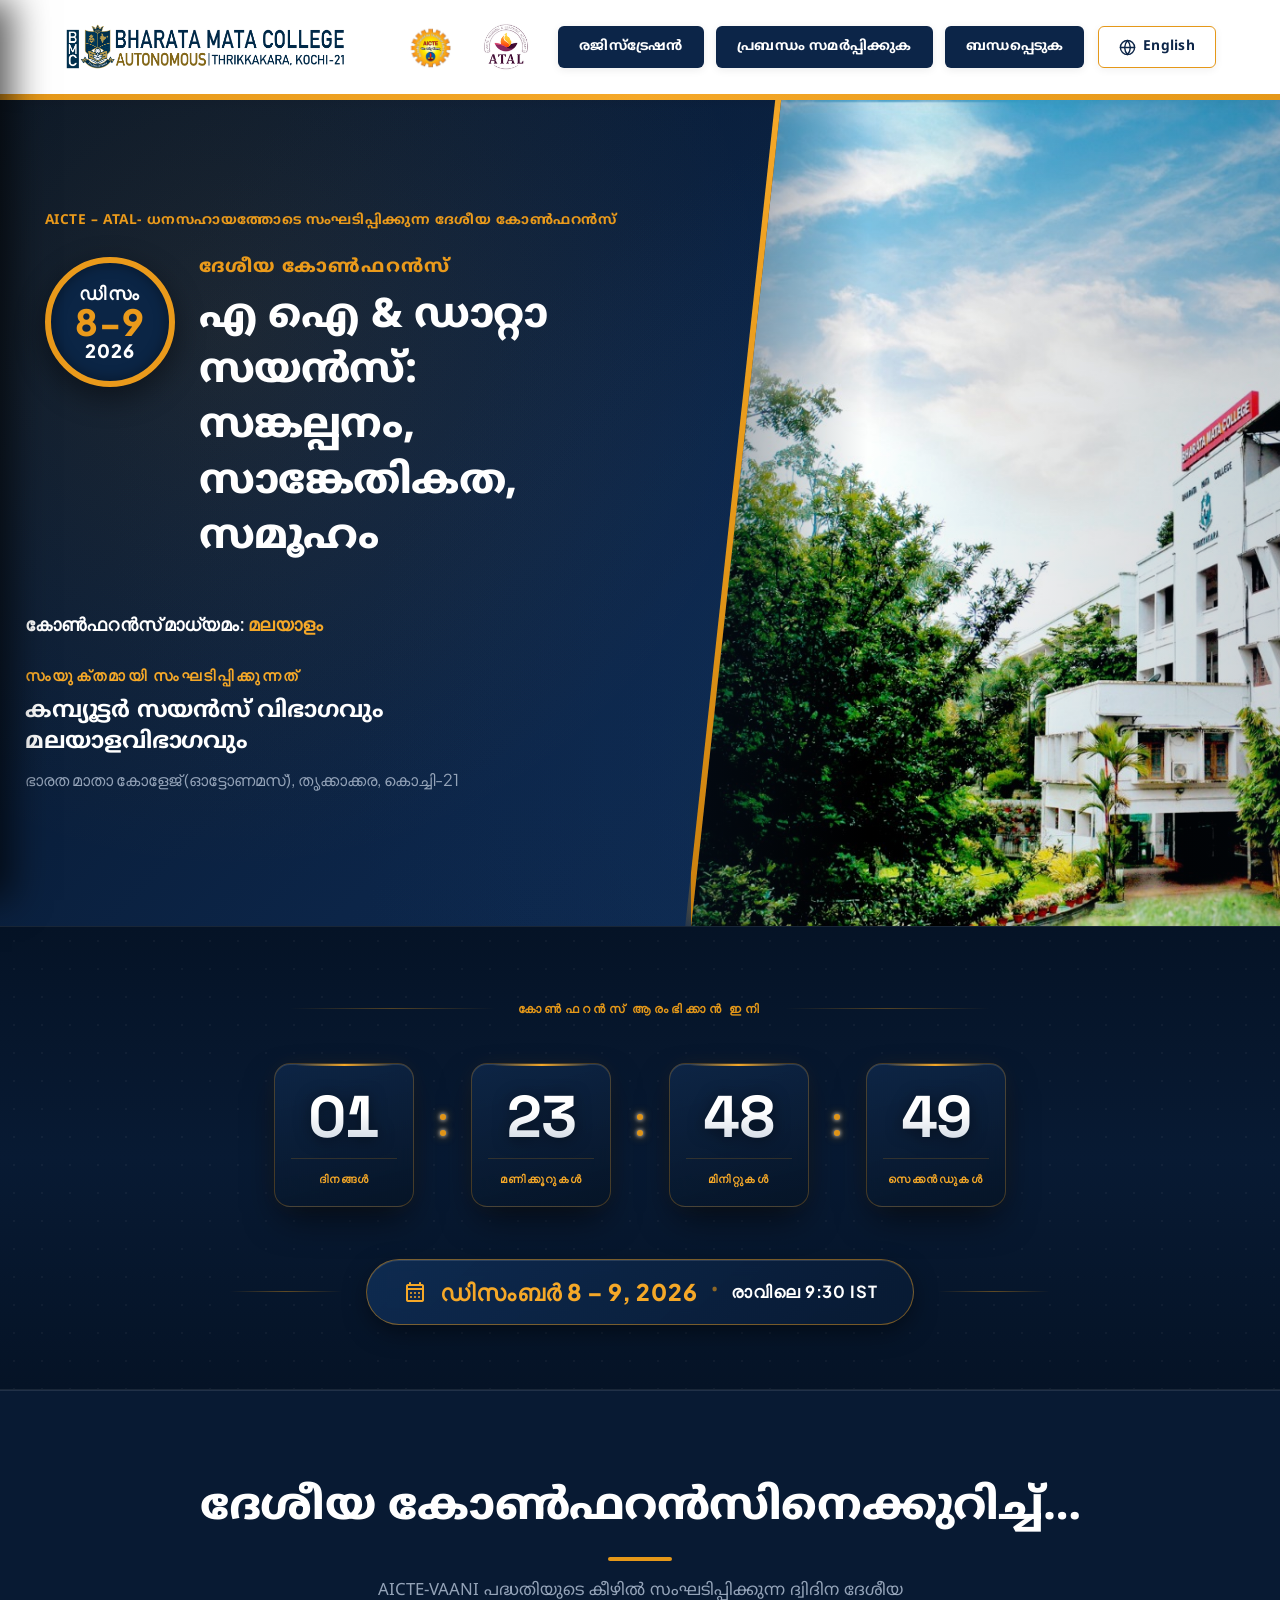
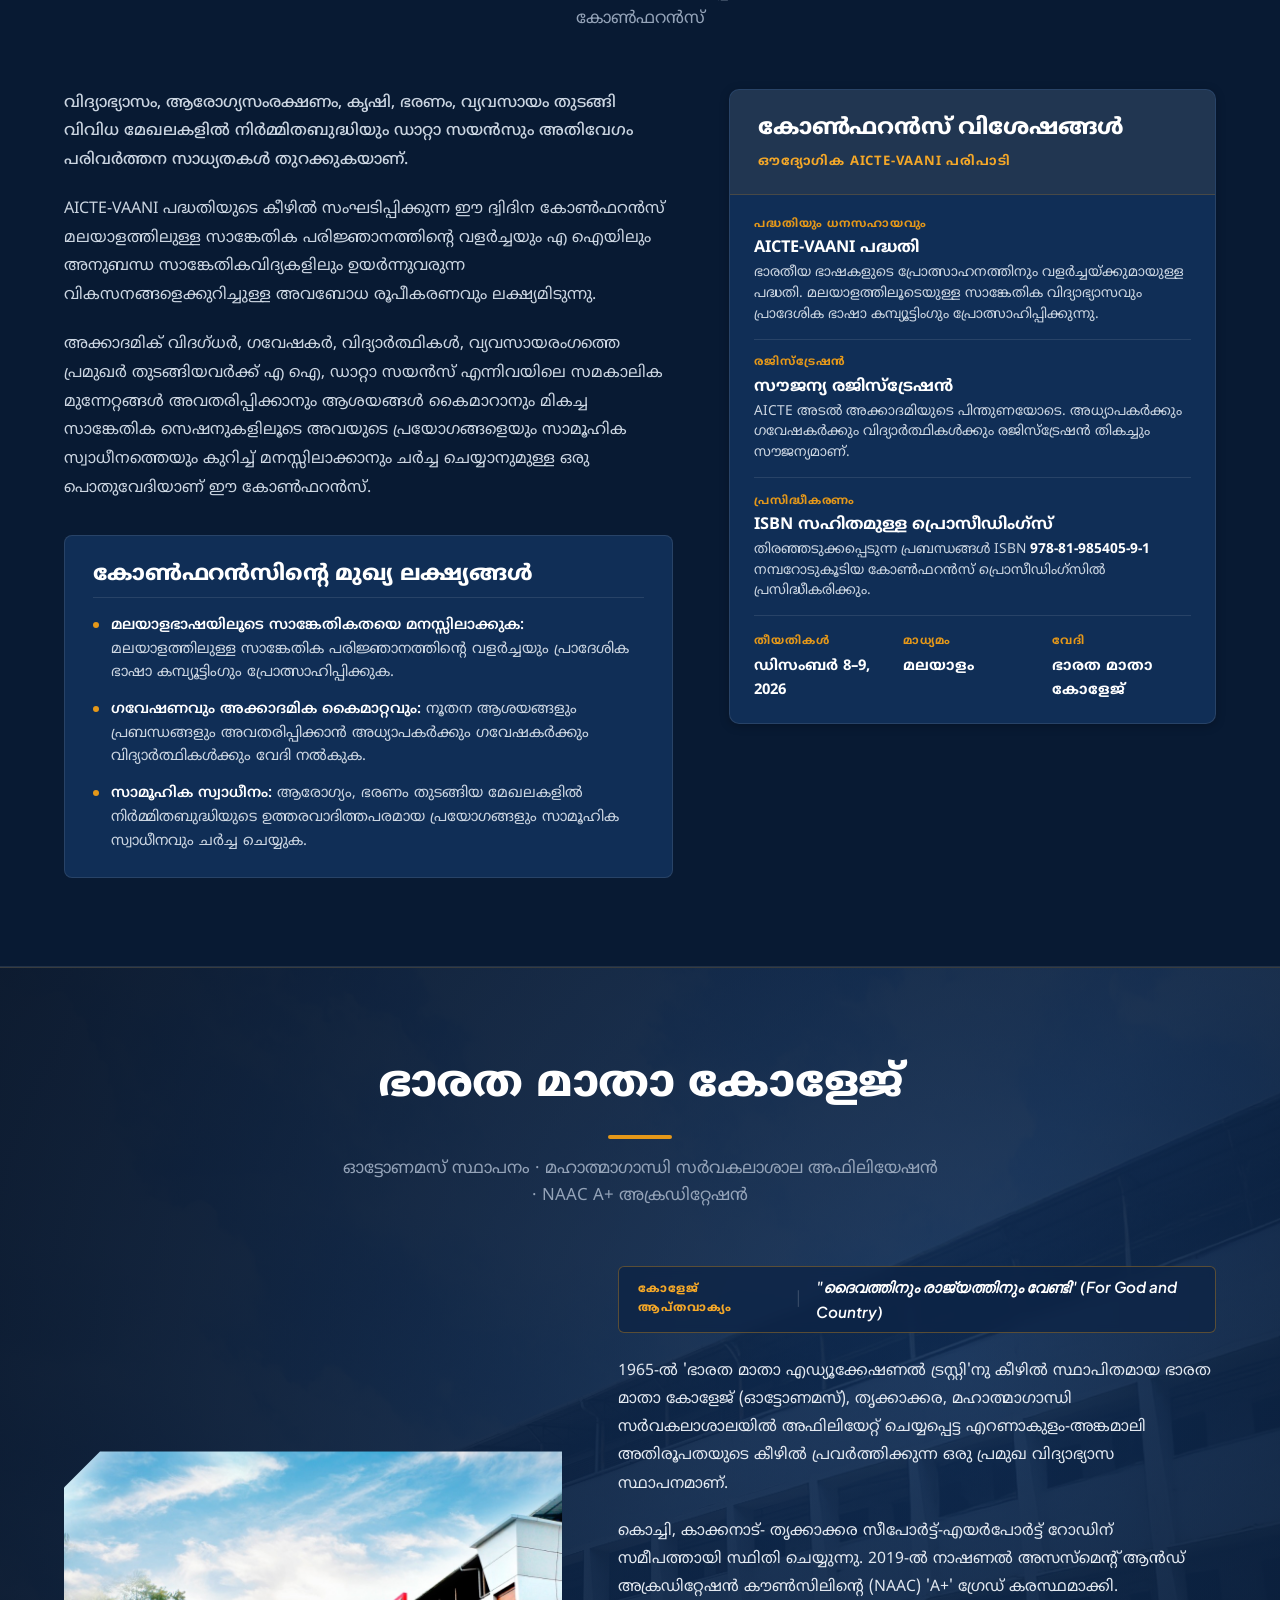
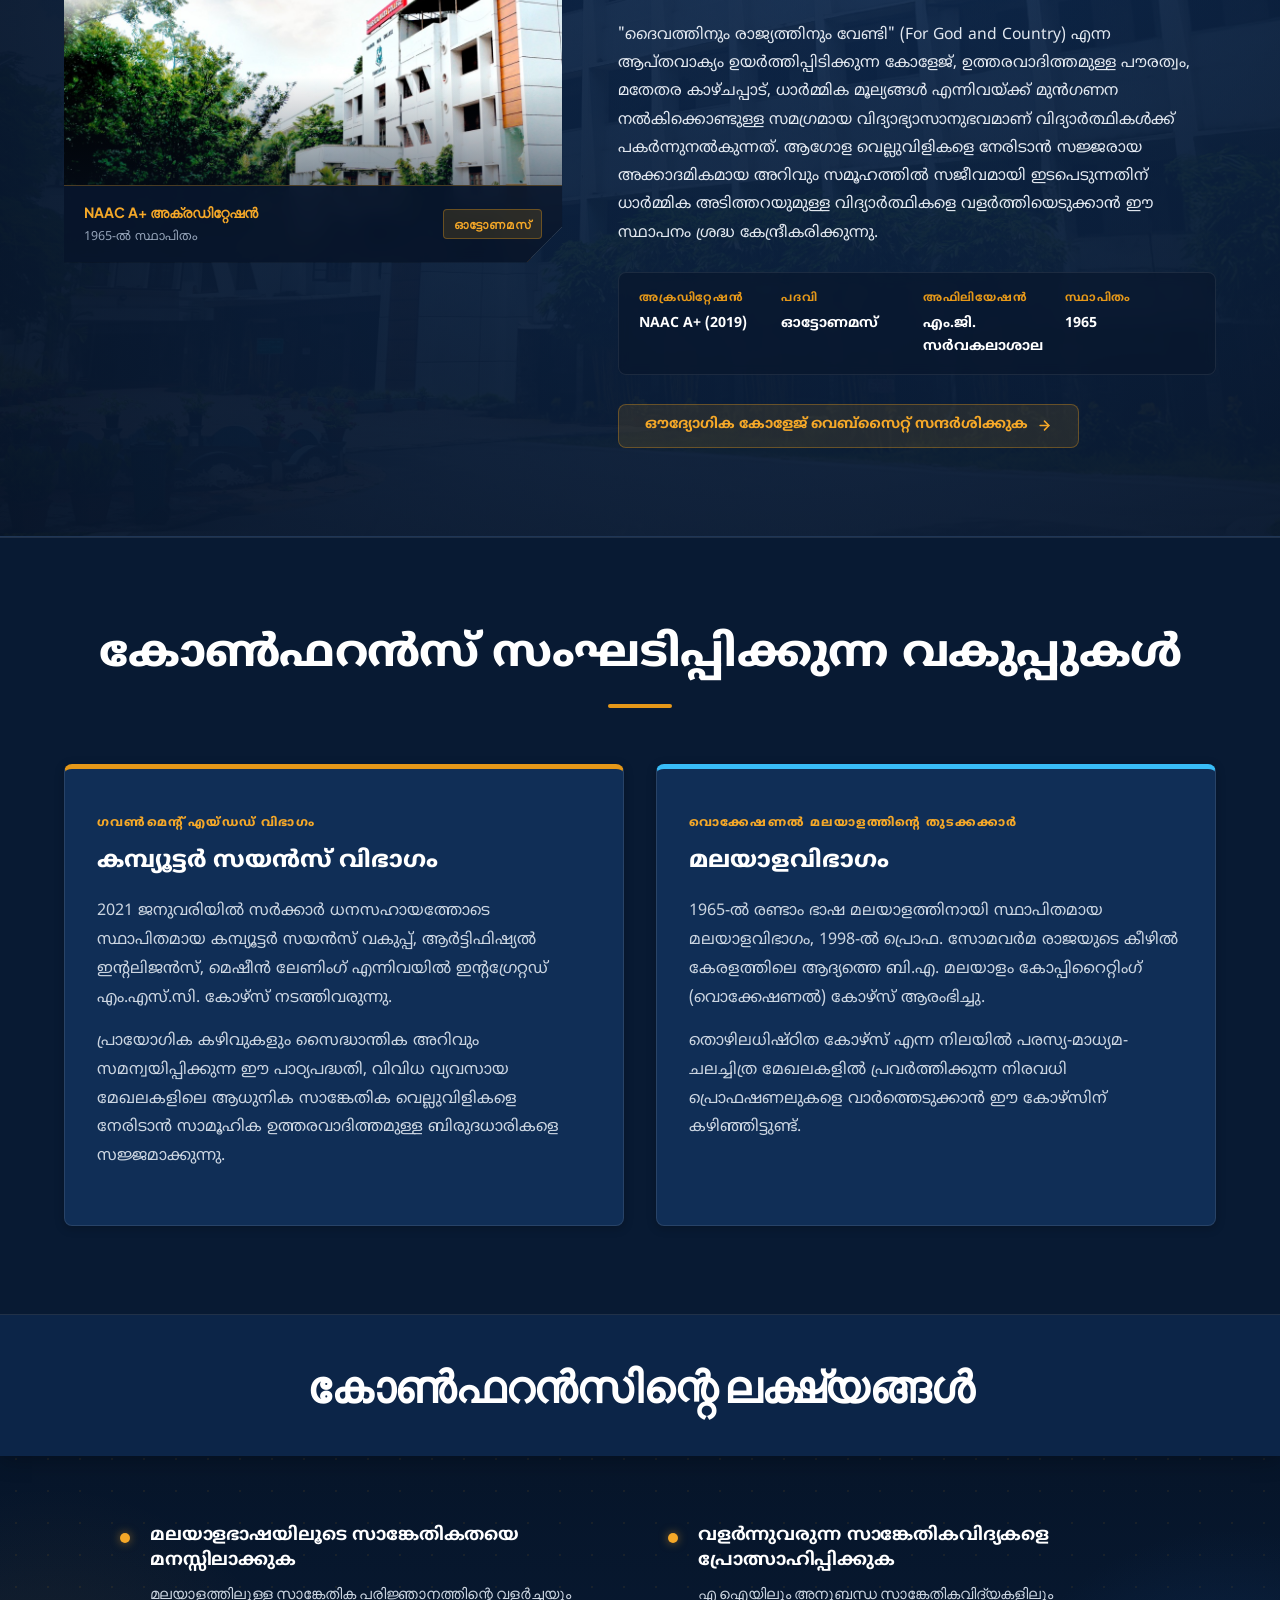
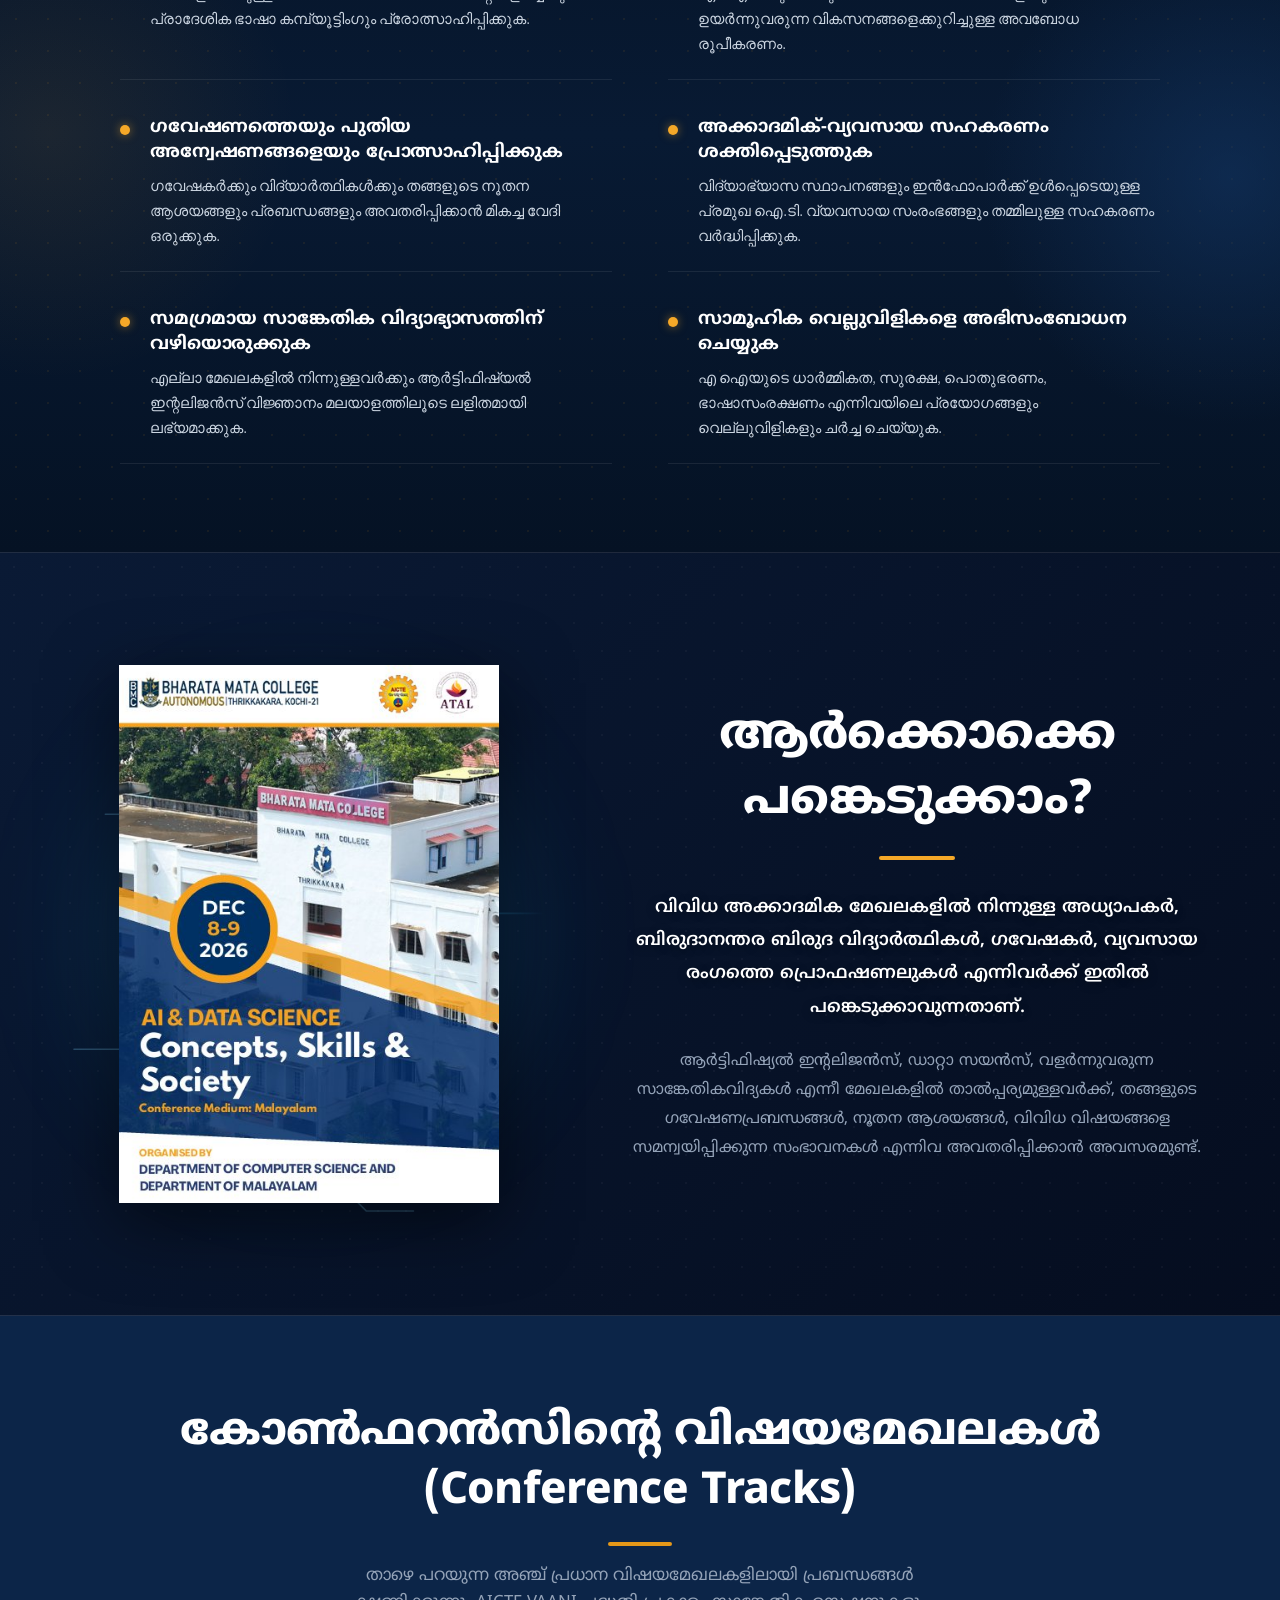
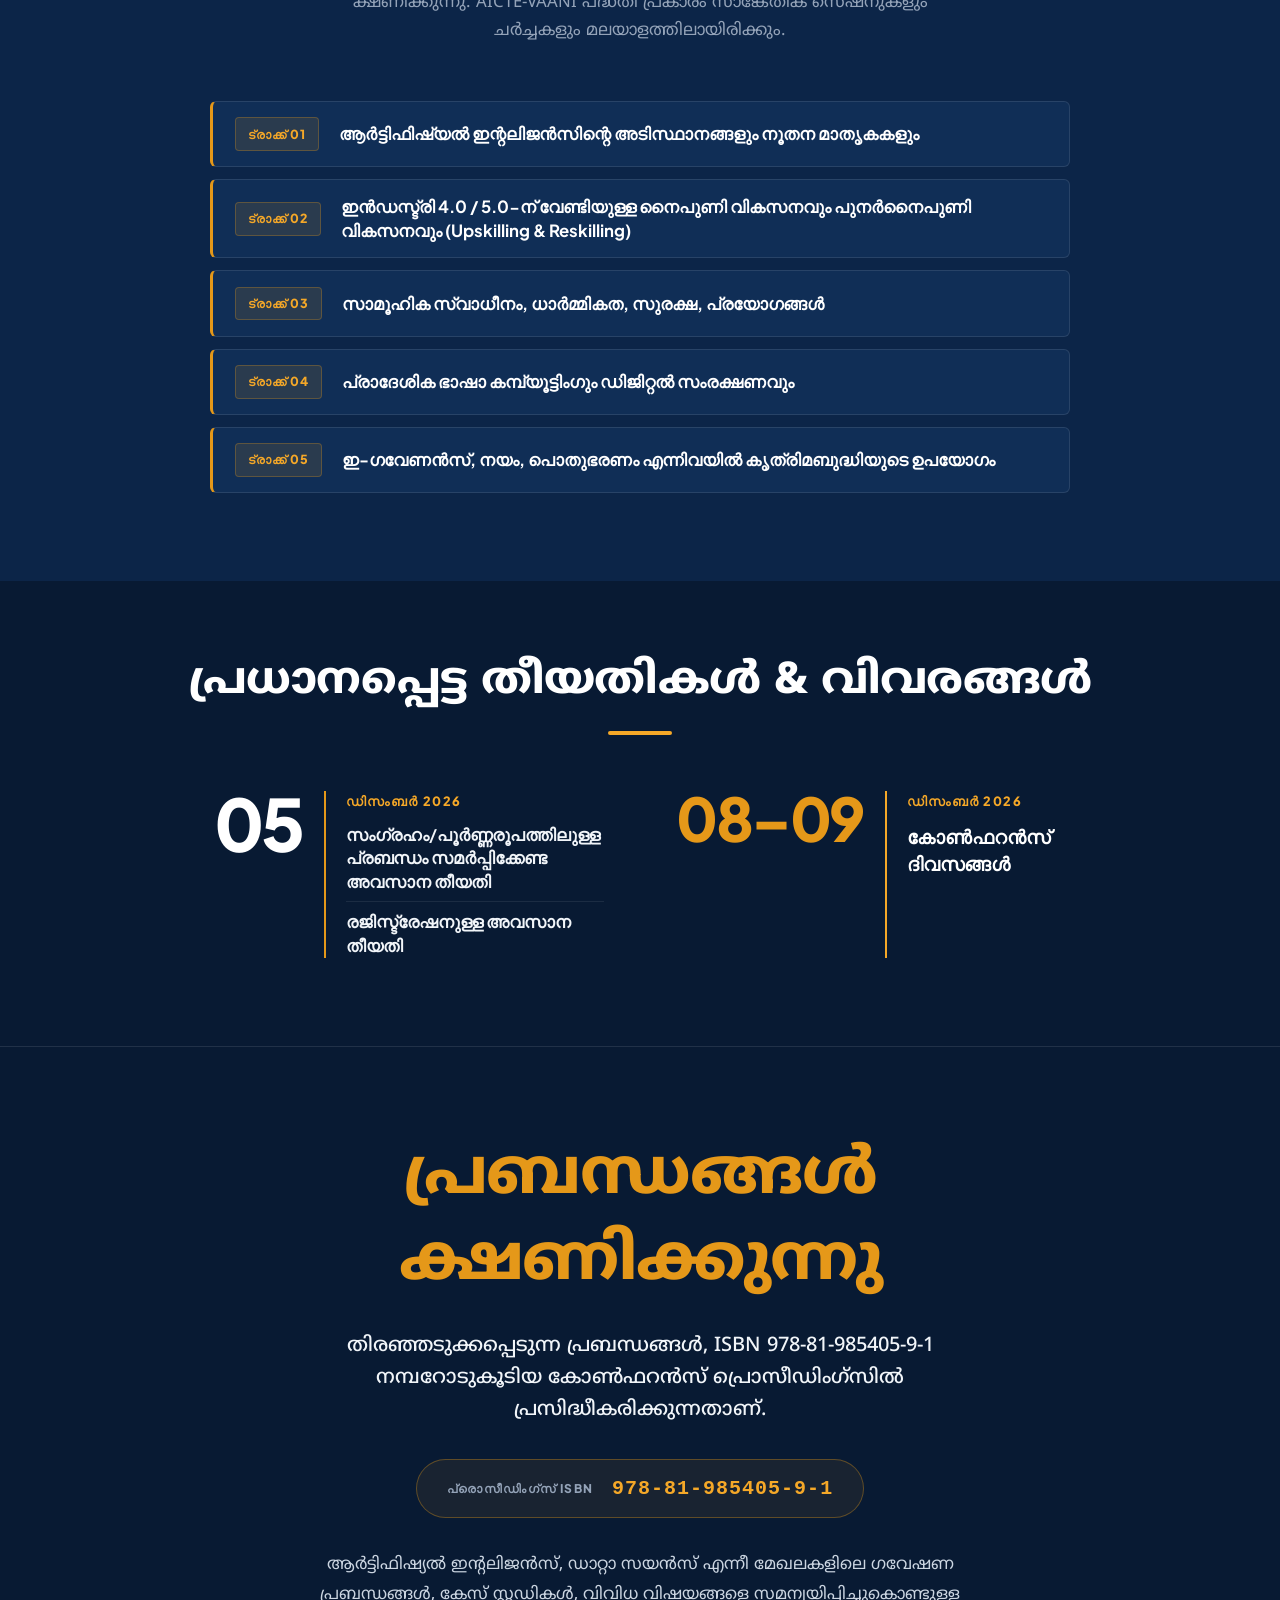
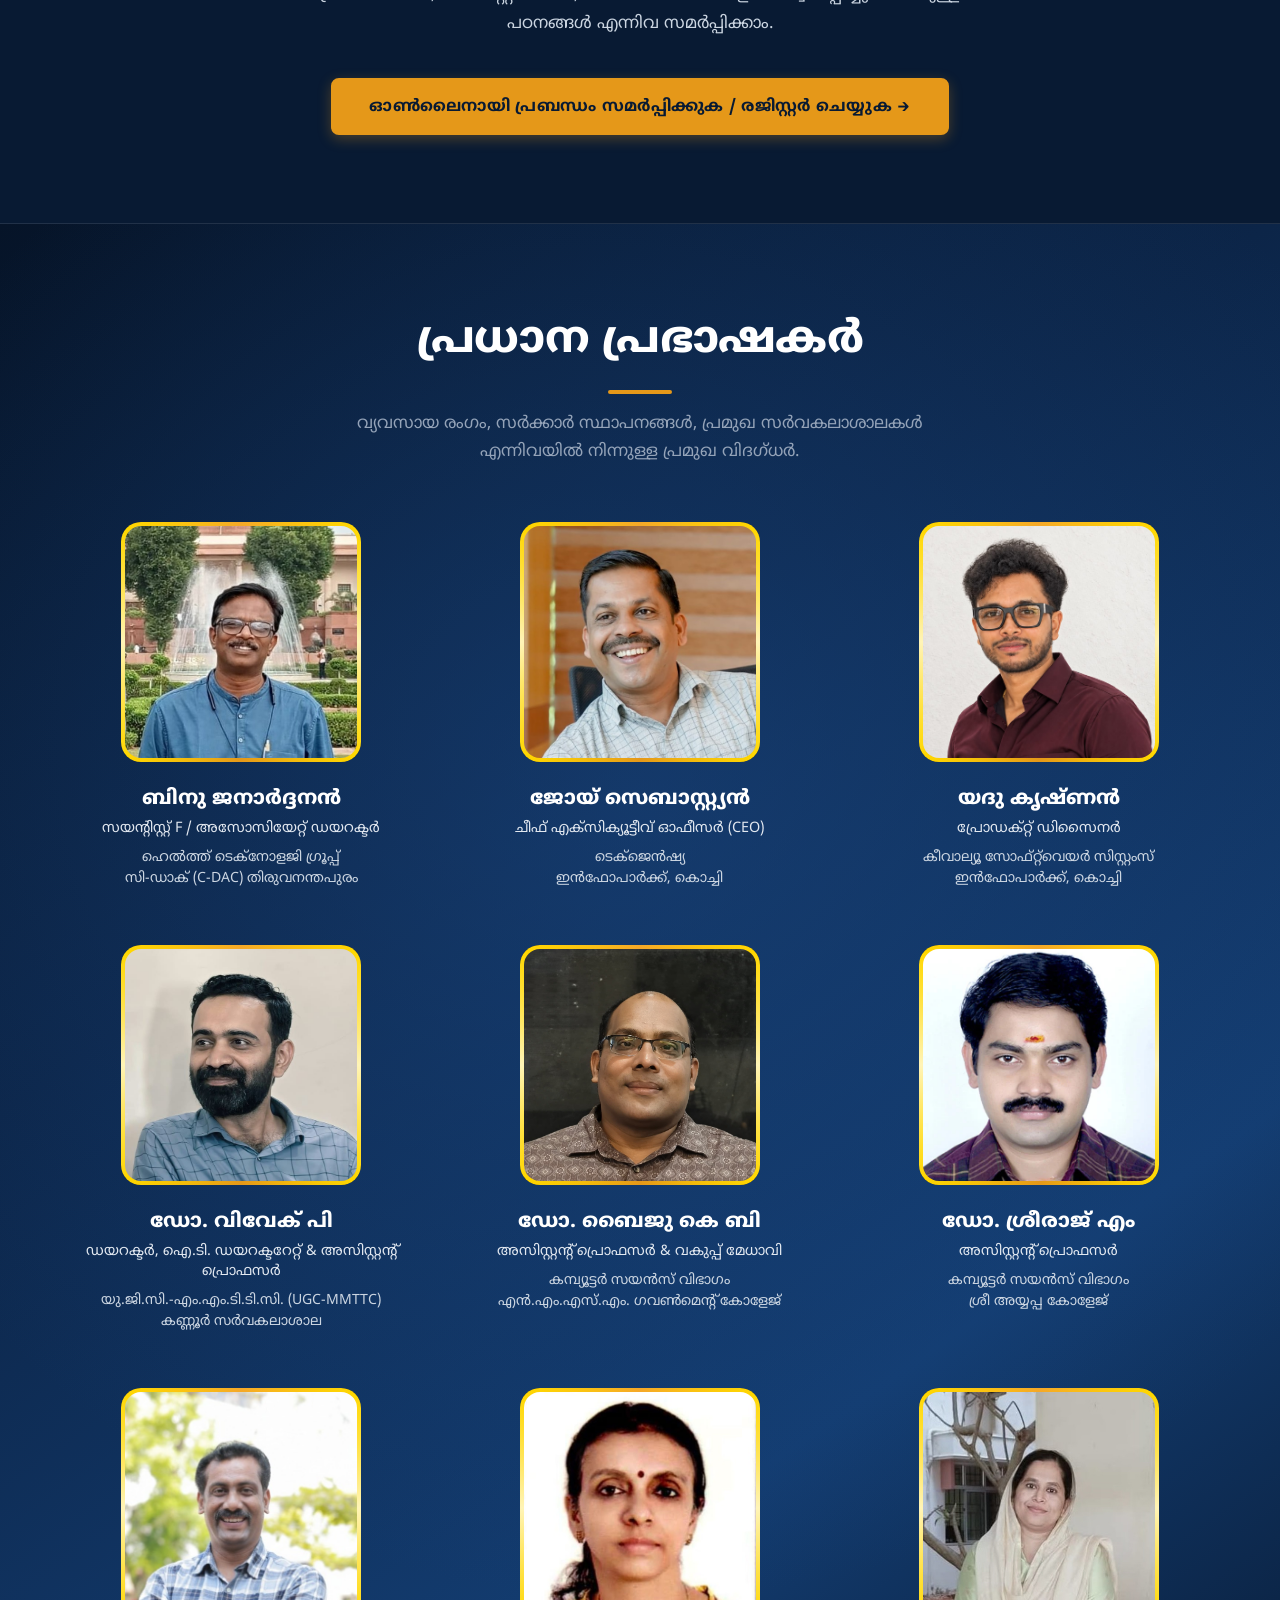
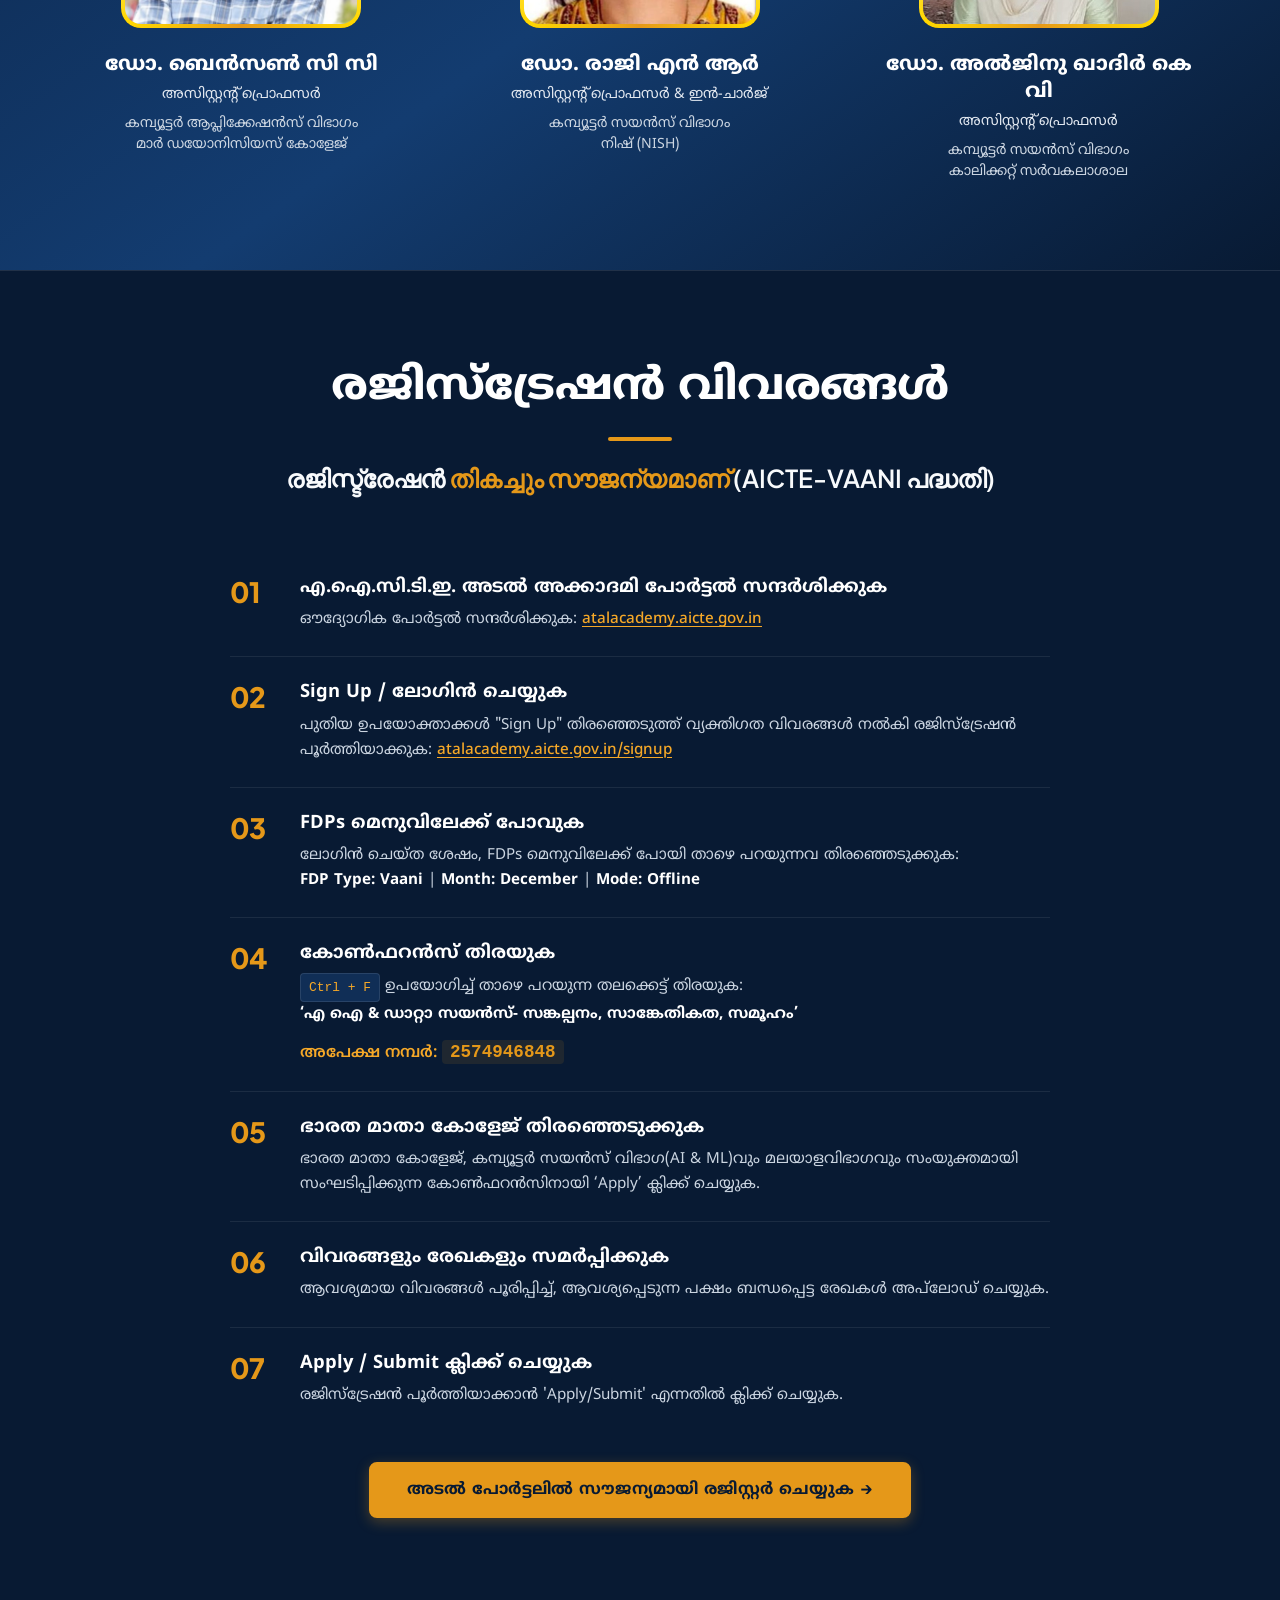
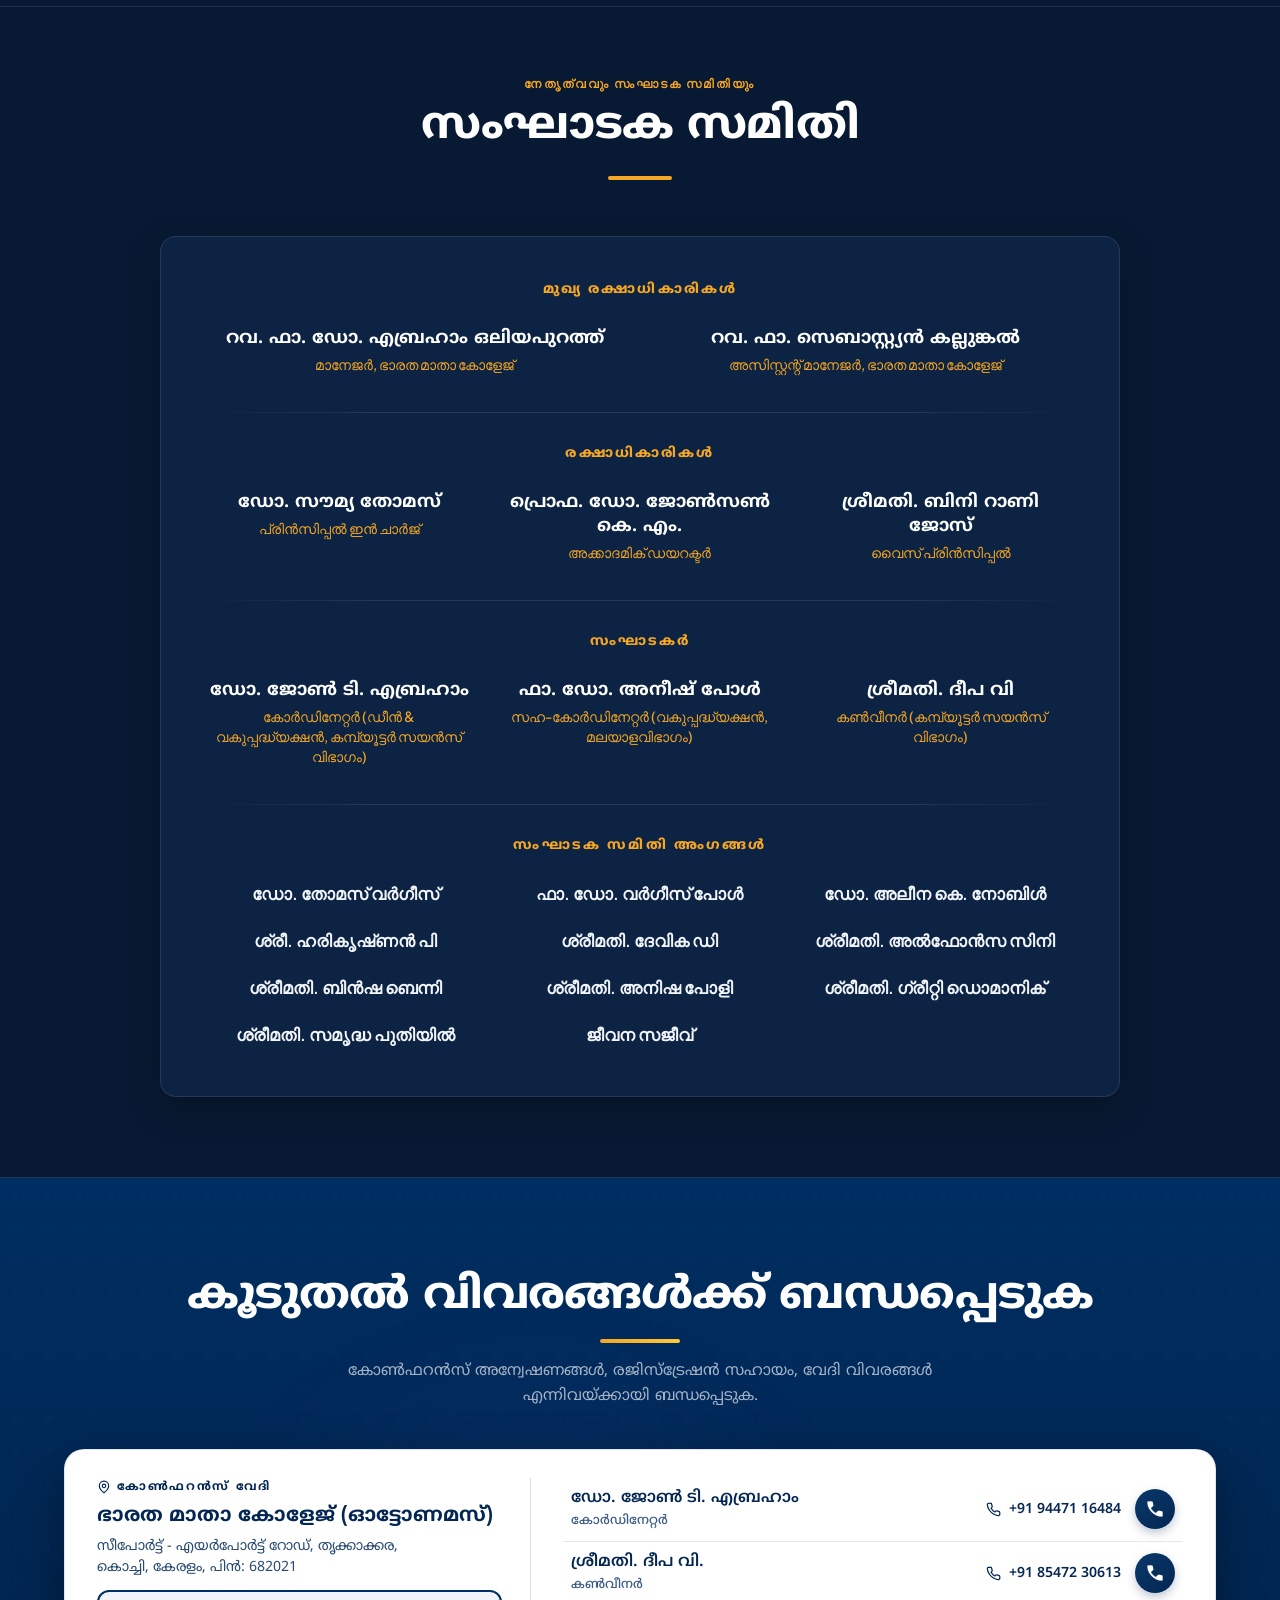
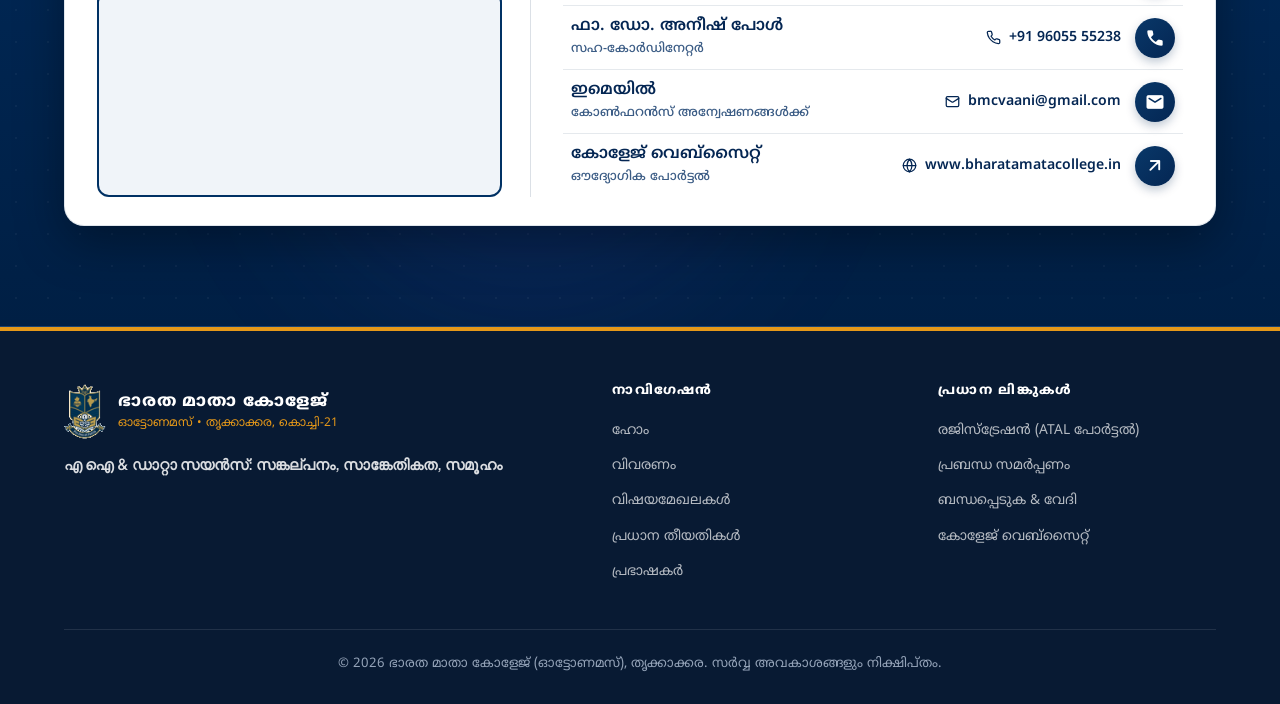
==== commit 53f0e0b8: "Enlarge header, footer, and sidebar logos across mobile and desktop, refine mobile typography and bu" ====
--- a/index.html
+++ b/index.html
@@ -27,7 +27,7 @@
     rel="stylesheet" />
   <link rel="stylesheet"
     href="https://fonts.googleapis.com/css2?family=Material+Symbols+Rounded:opsz,wght,FILL,GRAD@20..48,100..700,0..1,-50..200" />
-  <link rel="stylesheet" href="style.css?v=2.4" />
+  <link rel="stylesheet" href="style.css?v=2.5" />
 </head>
 <!-- ========================================================================== -->
 <!-- >>>>> END PART 00: DOCUMENT HEAD & METADATA <<<<< -->
@@ -1455,7 +1455,7 @@
   <!-- >>>>> END PART 15: FOOTER <<<<< -->
   <!-- ========================================================================== -->
 
-  <script src="script.js?v=2.4"></script>
+  <script src="script.js?v=2.5"></script>
 </body>
 
 </html>
--- a/style.css
+++ b/style.css
@@ -426,7 +426,7 @@
 
 /* College Logo Banner on the left */
 .header-logo--bmc {
-  height: clamp(36px, 4.5vw, 52px);
+  height: clamp(48px, 5.2vw, 64px);
   max-width: 100%;
 }
 
@@ -434,20 +434,20 @@
 .partner-logos-pair {
   display: flex;
   align-items: center;
-  gap: clamp(0.35rem, 1vw, 0.75rem);
-  padding-left: clamp(0.5rem, 1.5vw, 1.25rem);
+  gap: clamp(0.5rem, 1.2vw, 0.95rem);
+  padding-left: clamp(0.65rem, 1.6vw, 1.35rem);
   border-left: 2px solid var(--border-light);
 }
 
 /* AICTE Logo */
 .header-logo--aicte {
-  height: clamp(38px, 4.8vw, 56px);
+  height: clamp(52px, 5.6vw, 70px);
   max-width: 100%;
 }
 
 /* ATAL Logo */
 .header-logo--atal {
-  height: clamp(36px, 4.5vw, 52px);
+  height: clamp(48px, 5.2vw, 64px);
   max-width: 100%;
 }
 
@@ -755,7 +755,7 @@
 }
 
 .sidebar-logo {
-  height: 34px;
+  height: 52px;
   width: auto;
   object-fit: contain;
 }
@@ -4217,7 +4217,7 @@
 }
 
 .footer-logo {
-  height: 44px;
+  height: 58px;
   width: auto;
   object-fit: contain;
 }
@@ -4383,6 +4383,18 @@
     gap: 0.65rem;
   }
 
+  .header-logo--bmc {
+    height: clamp(38px, 4.5vw, 48px);
+  }
+
+  .header-logo--aicte {
+    height: clamp(44px, 5.0vw, 54px);
+  }
+
+  .header-logo--atal {
+    height: clamp(40px, 4.6vw, 50px);
+  }
+
   .header-right-group {
     margin-left: auto;
     display: flex;
@@ -4547,38 +4559,52 @@
 
   /* Header & Navigation — Compact Single Row with Hamburger */
   .top-bar__container {
-    padding: 0.5rem var(--mobile-gutter, 1.25rem);
+    padding: 0.55rem 0.65rem;
     flex-direction: row;
     align-items: center;
     justify-content: space-between;
-    gap: 0.65rem;
+    gap: 0.45rem;
     width: 100%;
     box-sizing: border-box;
   }
 
   .header-logos-group {
-    gap: 0.45rem;
+    display: flex;
+    align-items: center;
+    gap: 0.5rem;
     justify-content: flex-start;
+    flex: 1;
+    min-width: 0;
+    flex-wrap: nowrap;
+  }
+
+  .header-logo-item--bmc {
+    flex: 0 1 auto;
+    min-width: 0;
+    display: flex;
     align-items: center;
-    flex-wrap: nowrap;
   }
 
   .header-logo--bmc {
-    height: 24px;
+    height: clamp(30px, 7.2vw, 38px);
+    max-width: 100%;
   }
 
   .partner-logos-pair {
-    gap: 0.35rem;
-    padding-left: 0.4rem;
-    border-left-width: 1.5px;
+    display: flex;
+    align-items: center;
+    gap: 0.4rem;
+    padding-left: 0.45rem;
+    border-left: 1.5px solid var(--border-light);
+    flex-shrink: 0;
   }
 
   .header-logo--aicte {
-    height: 25px;
+    height: clamp(36px, 8.6vw, 44px);
   }
 
   .header-logo--atal {
-    height: 23px;
+    height: clamp(32px, 8.0vw, 40px);
   }
 
   .header-right-group {
@@ -5516,7 +5542,7 @@
   }
 
   .footer-logo {
-    height: 34px;
+    height: 48px;
   }
 
   .footer-title {
@@ -5634,20 +5660,49 @@
     font-size: 0.88rem;
   }
 
+  .top-bar__container {
+    padding: 0.45rem 0.5rem;
+    gap: 0.35rem;
+  }
+
+  .hamburger-btn {
+    width: 34px;
+    height: 34px;
+    min-width: 34px;
+  }
+
   .hamburger-line {
     width: 17px;
   }
 
+  .header-logos-group {
+    gap: 0.35rem;
+  }
+
   .header-logo--bmc {
-    height: 20px;
+    height: 28px;
+    max-height: 32px;
+  }
+
+  .partner-logos-pair {
+    gap: 0.3rem;
+    padding-left: 0.35rem;
+    border-left-width: 1px;
   }
 
   .header-logo--aicte {
-    height: 22px;
+    height: 34px;
   }
 
   .header-logo--atal {
-    height: 20px;
+    height: 30px;
+  }
+
+  .lang-toggle-btn {
+    height: 32px;
+    min-height: 32px;
+    padding: 0 0.55rem;
+    font-size: 0.74rem;
   }
 
   .hero__title-lockup {
@@ -5740,15 +5795,27 @@
   }
 
   .about-points-title {
-    font-size: 1.18rem;
+    font-size: 1.25rem;
     font-weight: 800;
     line-height: 1.3;
   }
 
+  .key-point-item,
+  .about-points-list li {
+    font-size: 0.90rem;
+    line-height: 1.55;
+    gap: 0.55rem;
+  }
+
   .info-panel-title {
-    font-size: 1.22rem;
+    font-size: 1.28rem;
     font-weight: 800;
     line-height: 1.25;
+  }
+
+  .info-panel-subtitle {
+    font-size: 0.82rem;
+    font-weight: 700;
   }
 
   .info-panel-body {
@@ -5757,28 +5824,28 @@
   }
 
   .info-item {
-    padding: 0.55rem 0;
+    padding: 0.65rem 0;
   }
 
   .info-label {
-    font-size: 0.7rem;
-    margin-bottom: 0.12rem;
+    font-size: 0.76rem;
+    margin-bottom: 0.15rem;
     font-weight: 700;
   }
 
   .info-heading {
-    font-size: 0.98rem;
+    font-size: 1.05rem;
     font-weight: 800;
-    margin-bottom: 0.18rem;
+    margin-bottom: 0.2rem;
   }
 
   .info-text {
-    font-size: 0.88rem;
-    line-height: 1.5;
+    font-size: 0.90rem;
+    line-height: 1.55;
   }
 
   .info-item--footer {
-    padding-top: 0.55rem;
+    padding-top: 0.6rem;
   }
 
   .info-meta-row {
@@ -5786,8 +5853,12 @@
   }
 
   .info-meta-val {
-    font-size: 0.84rem;
+    font-size: 0.88rem;
     font-weight: 700;
+  }
+
+  .footer-logo {
+    height: 44px;
   }
 
   .date-group {
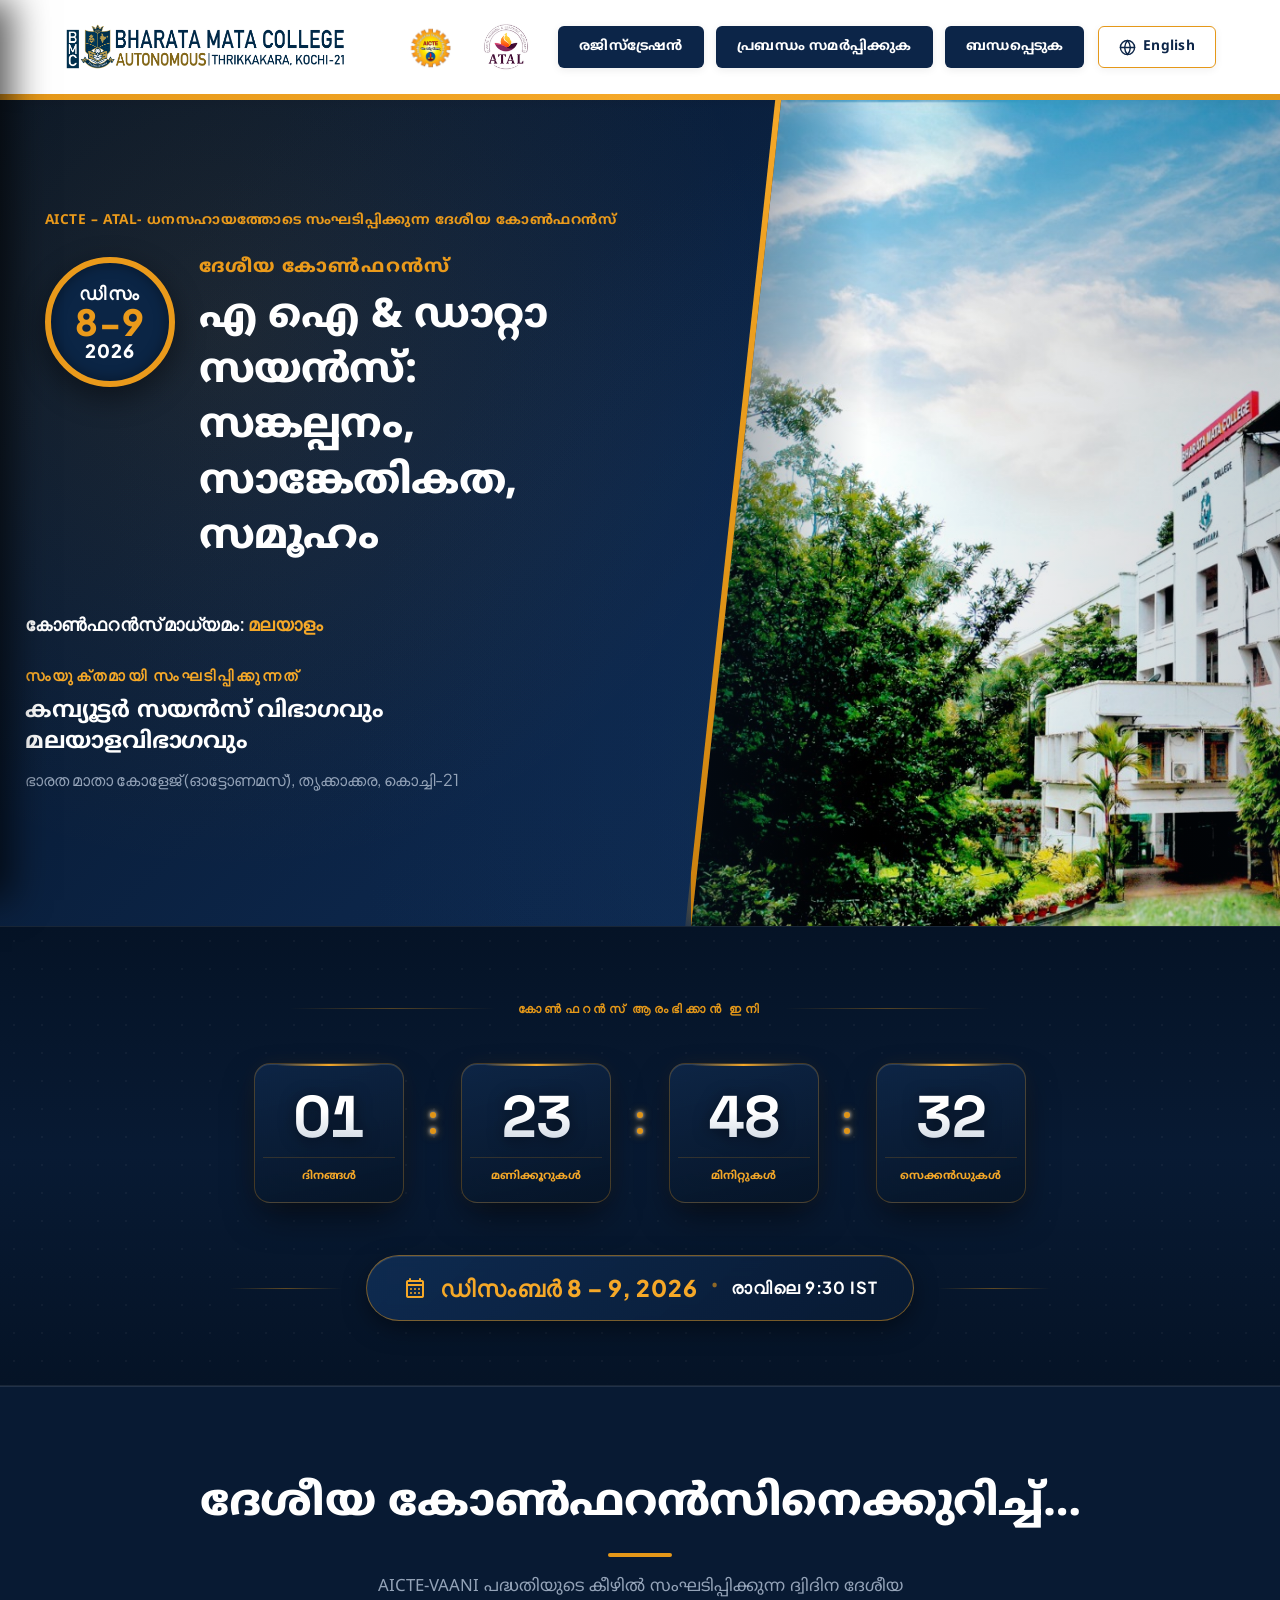
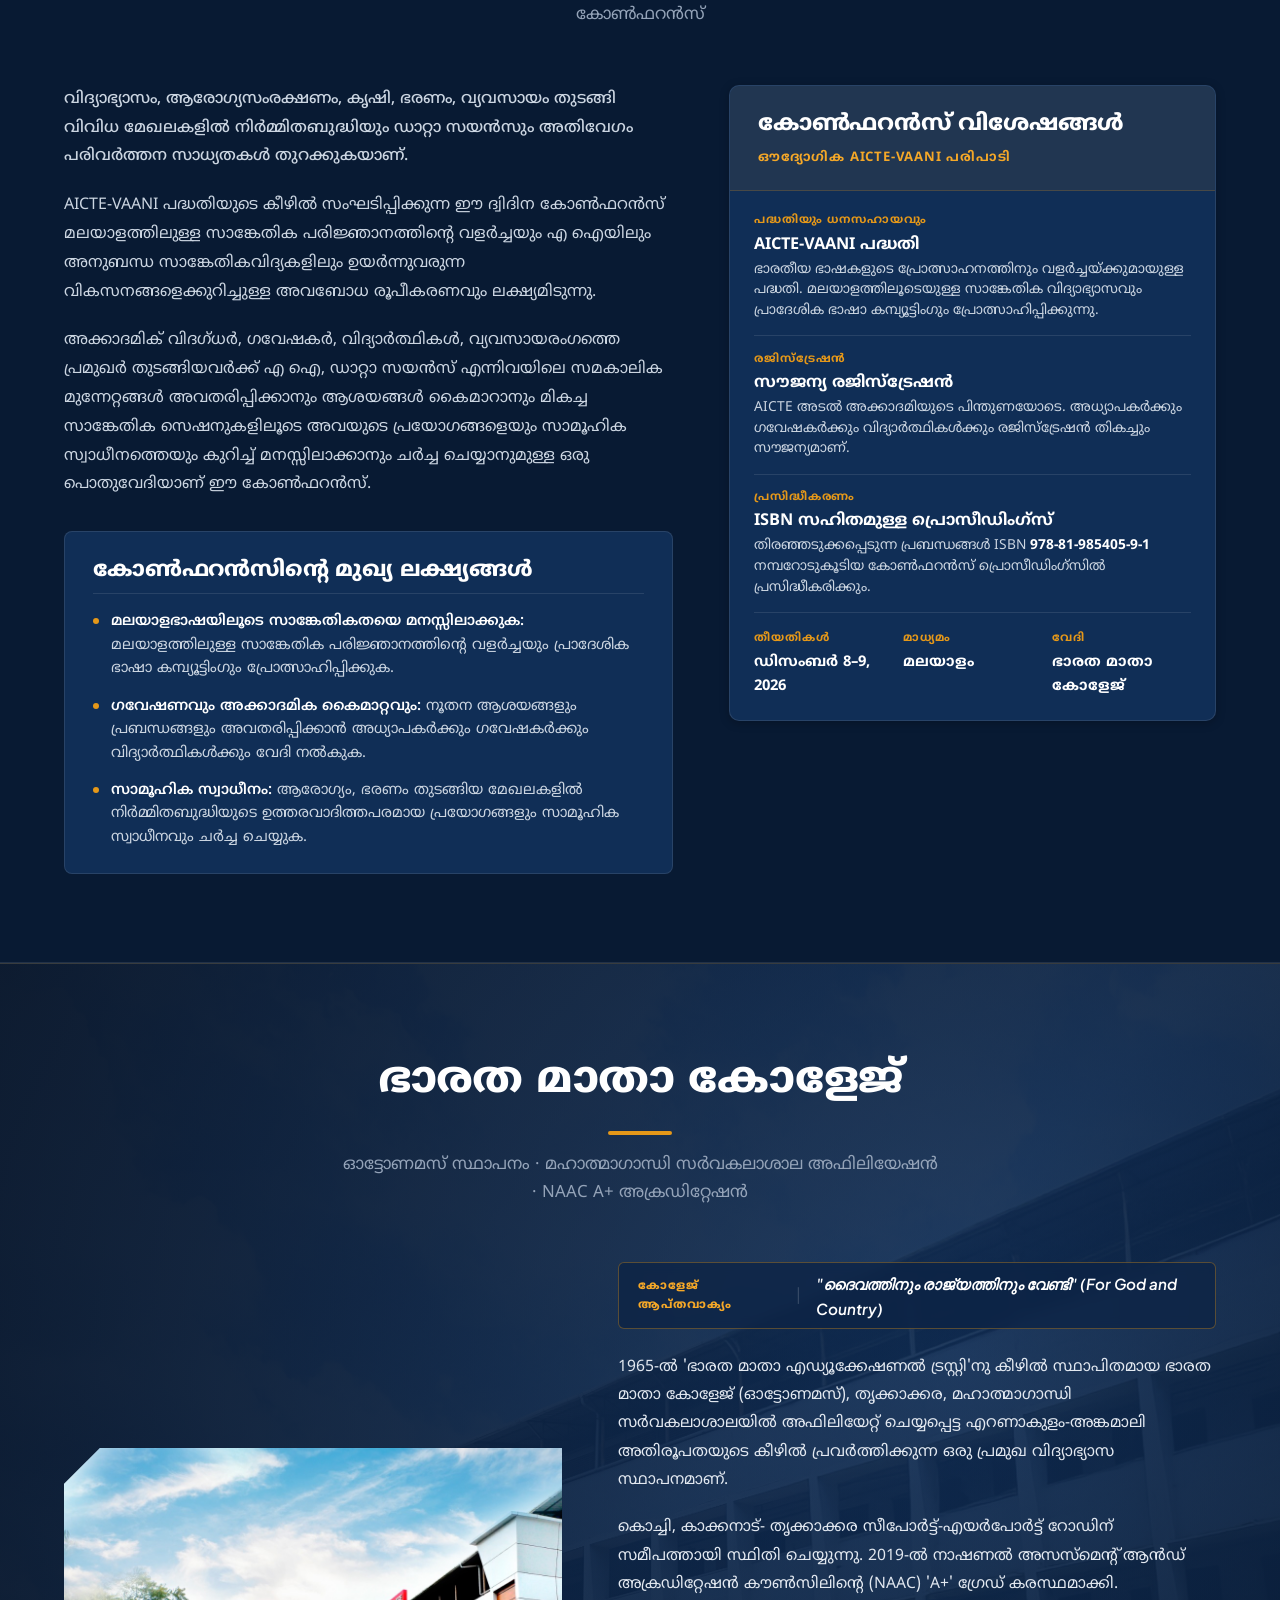
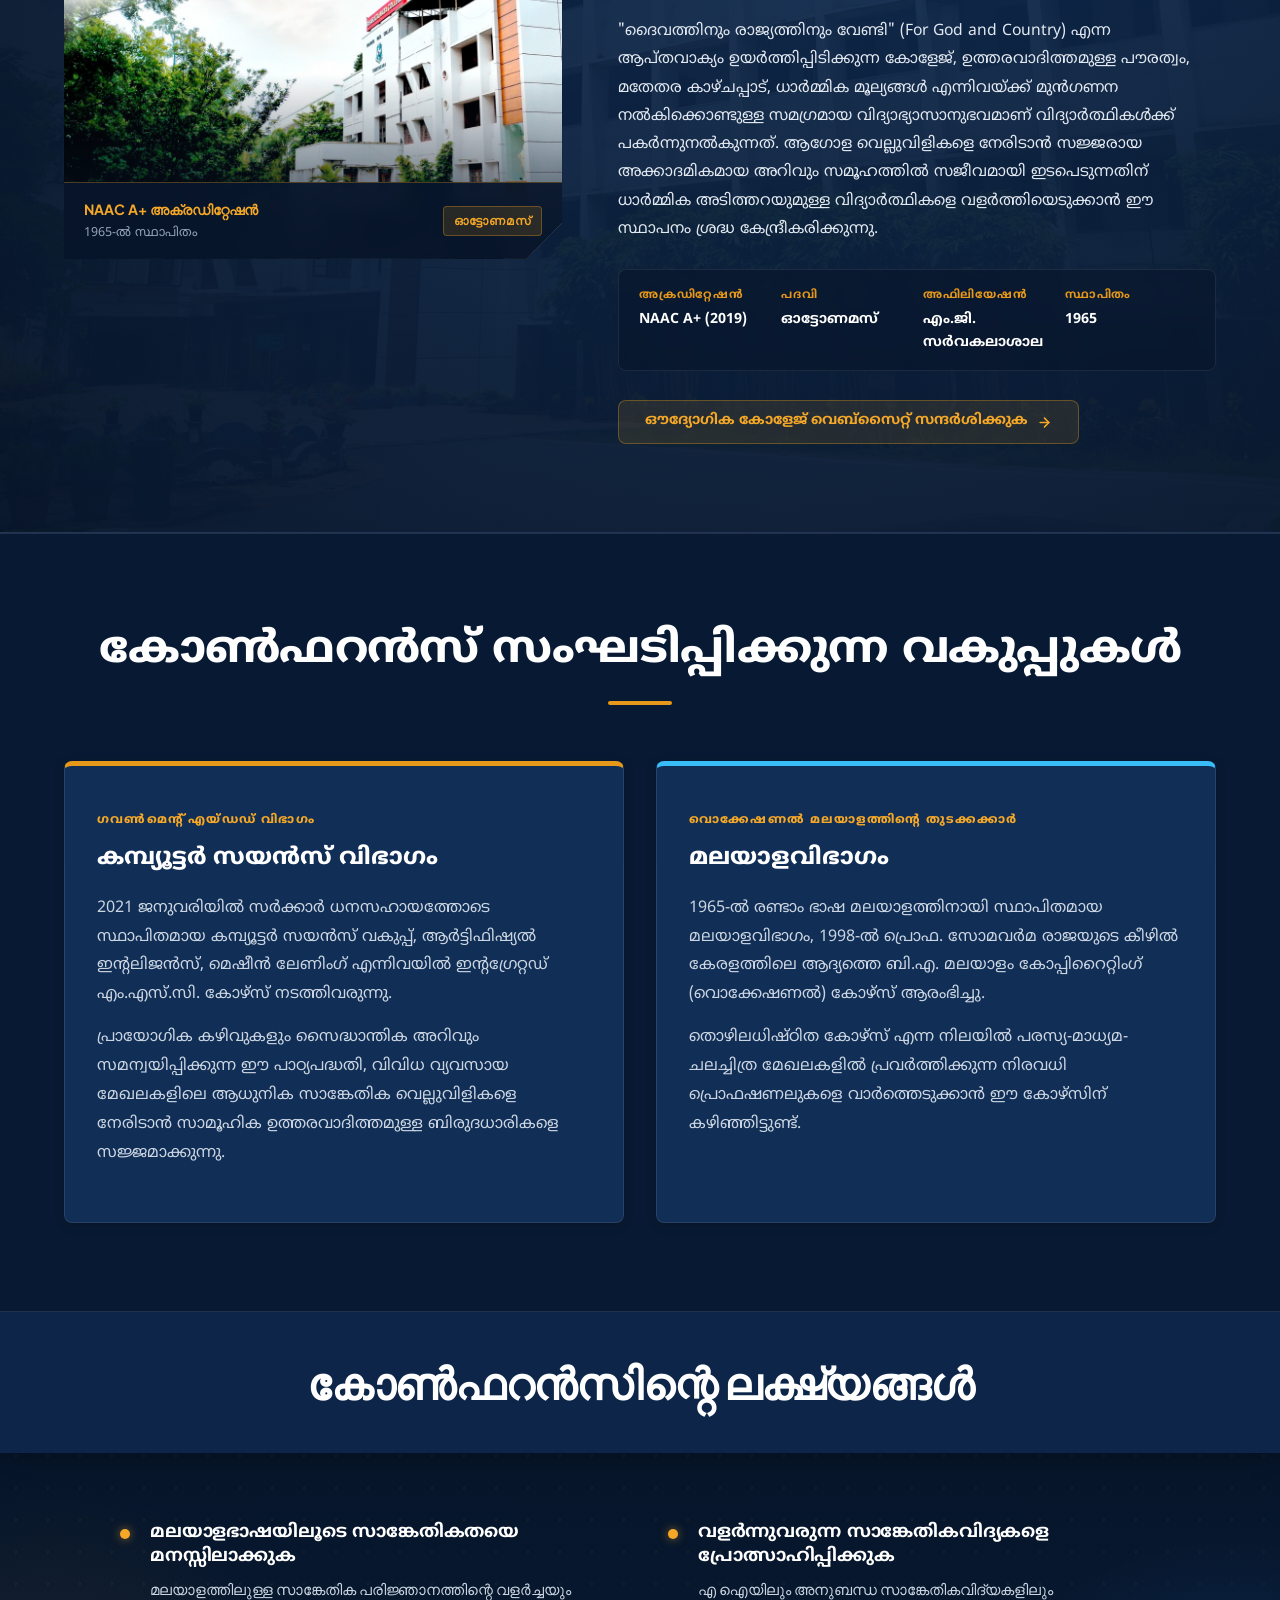
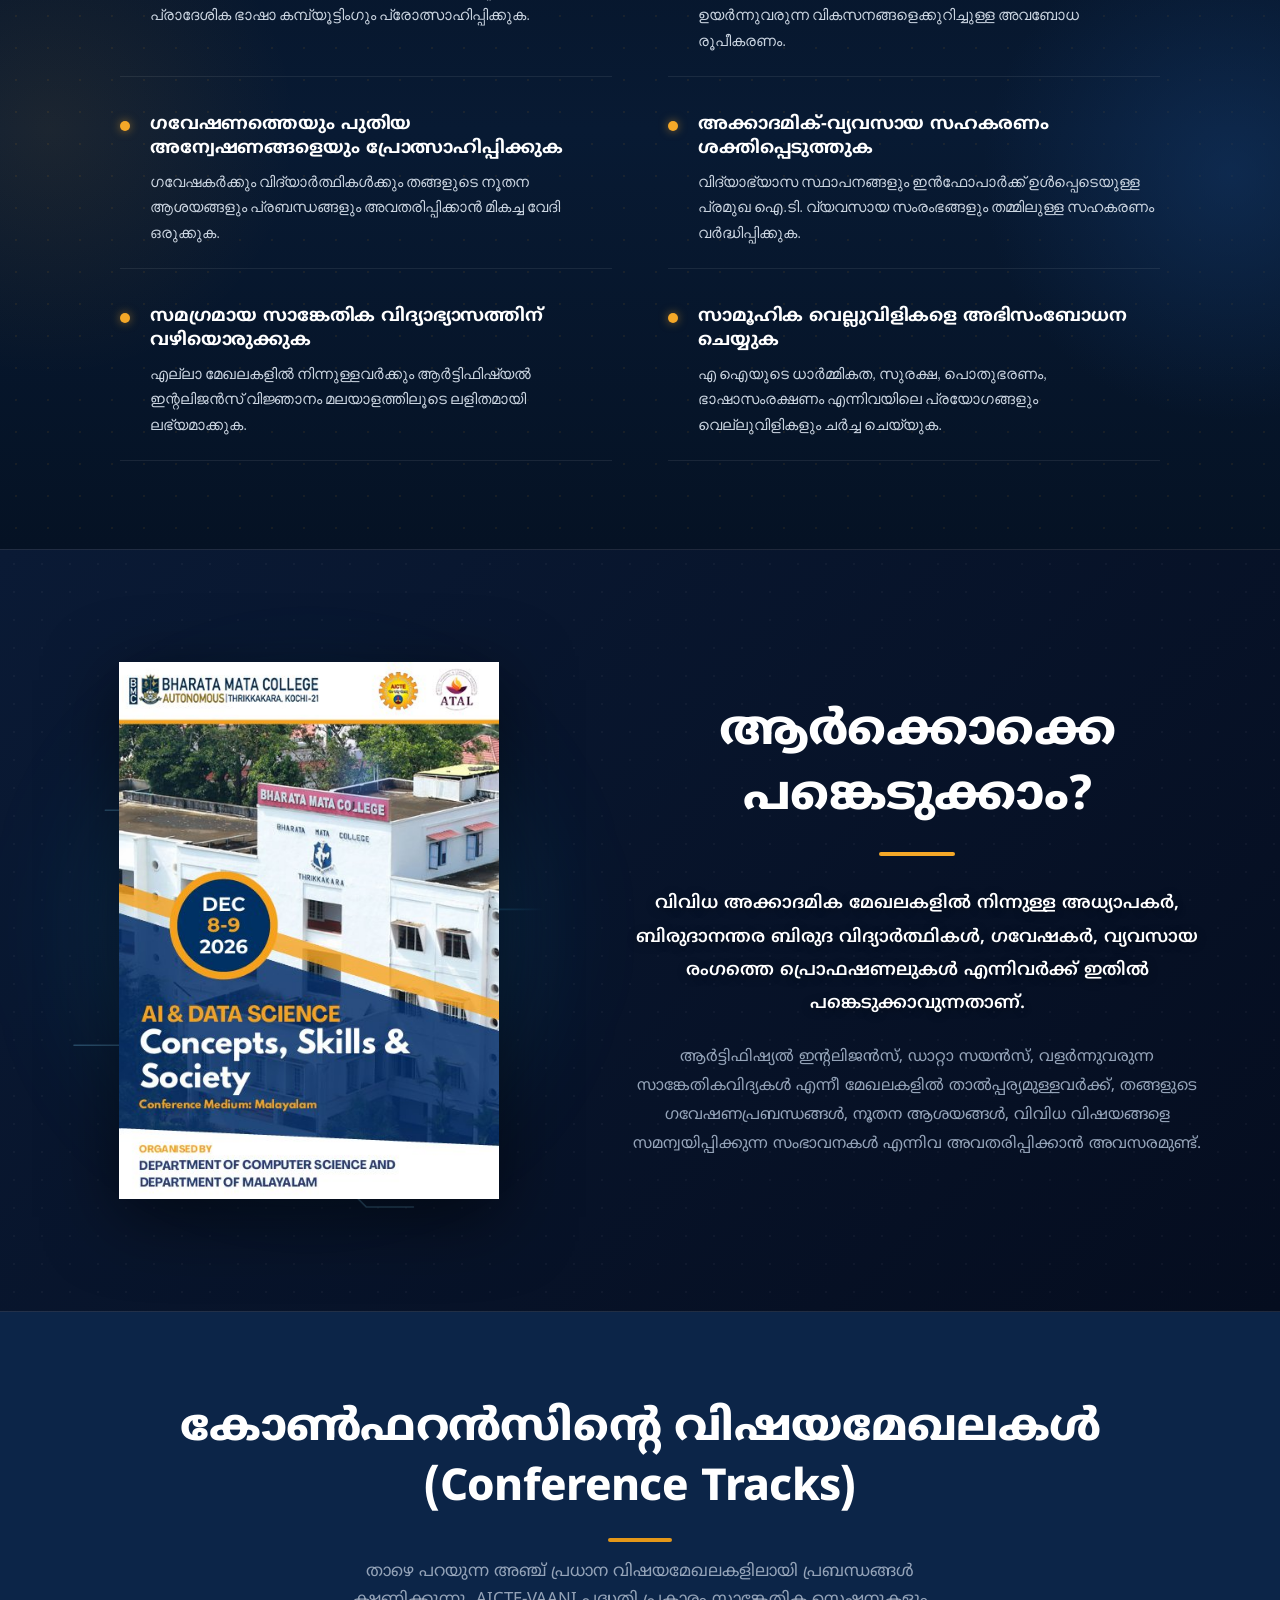
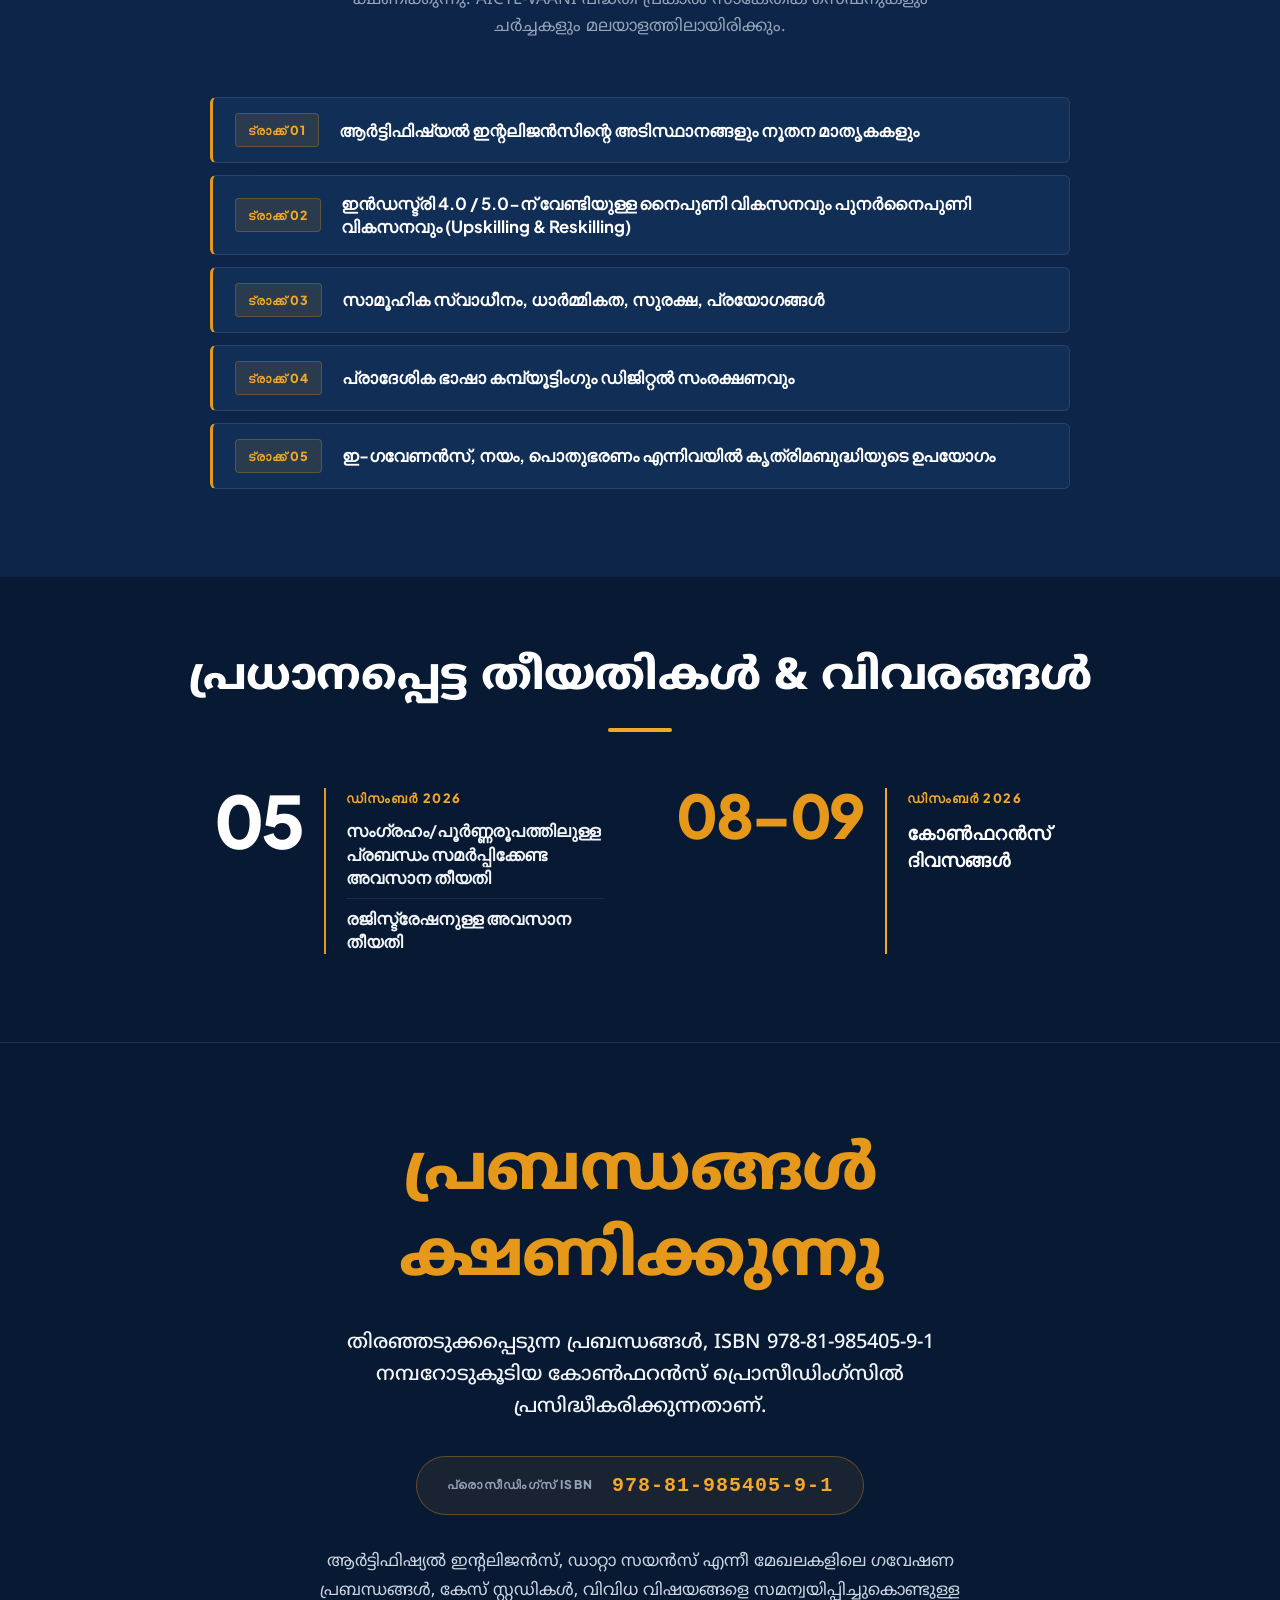
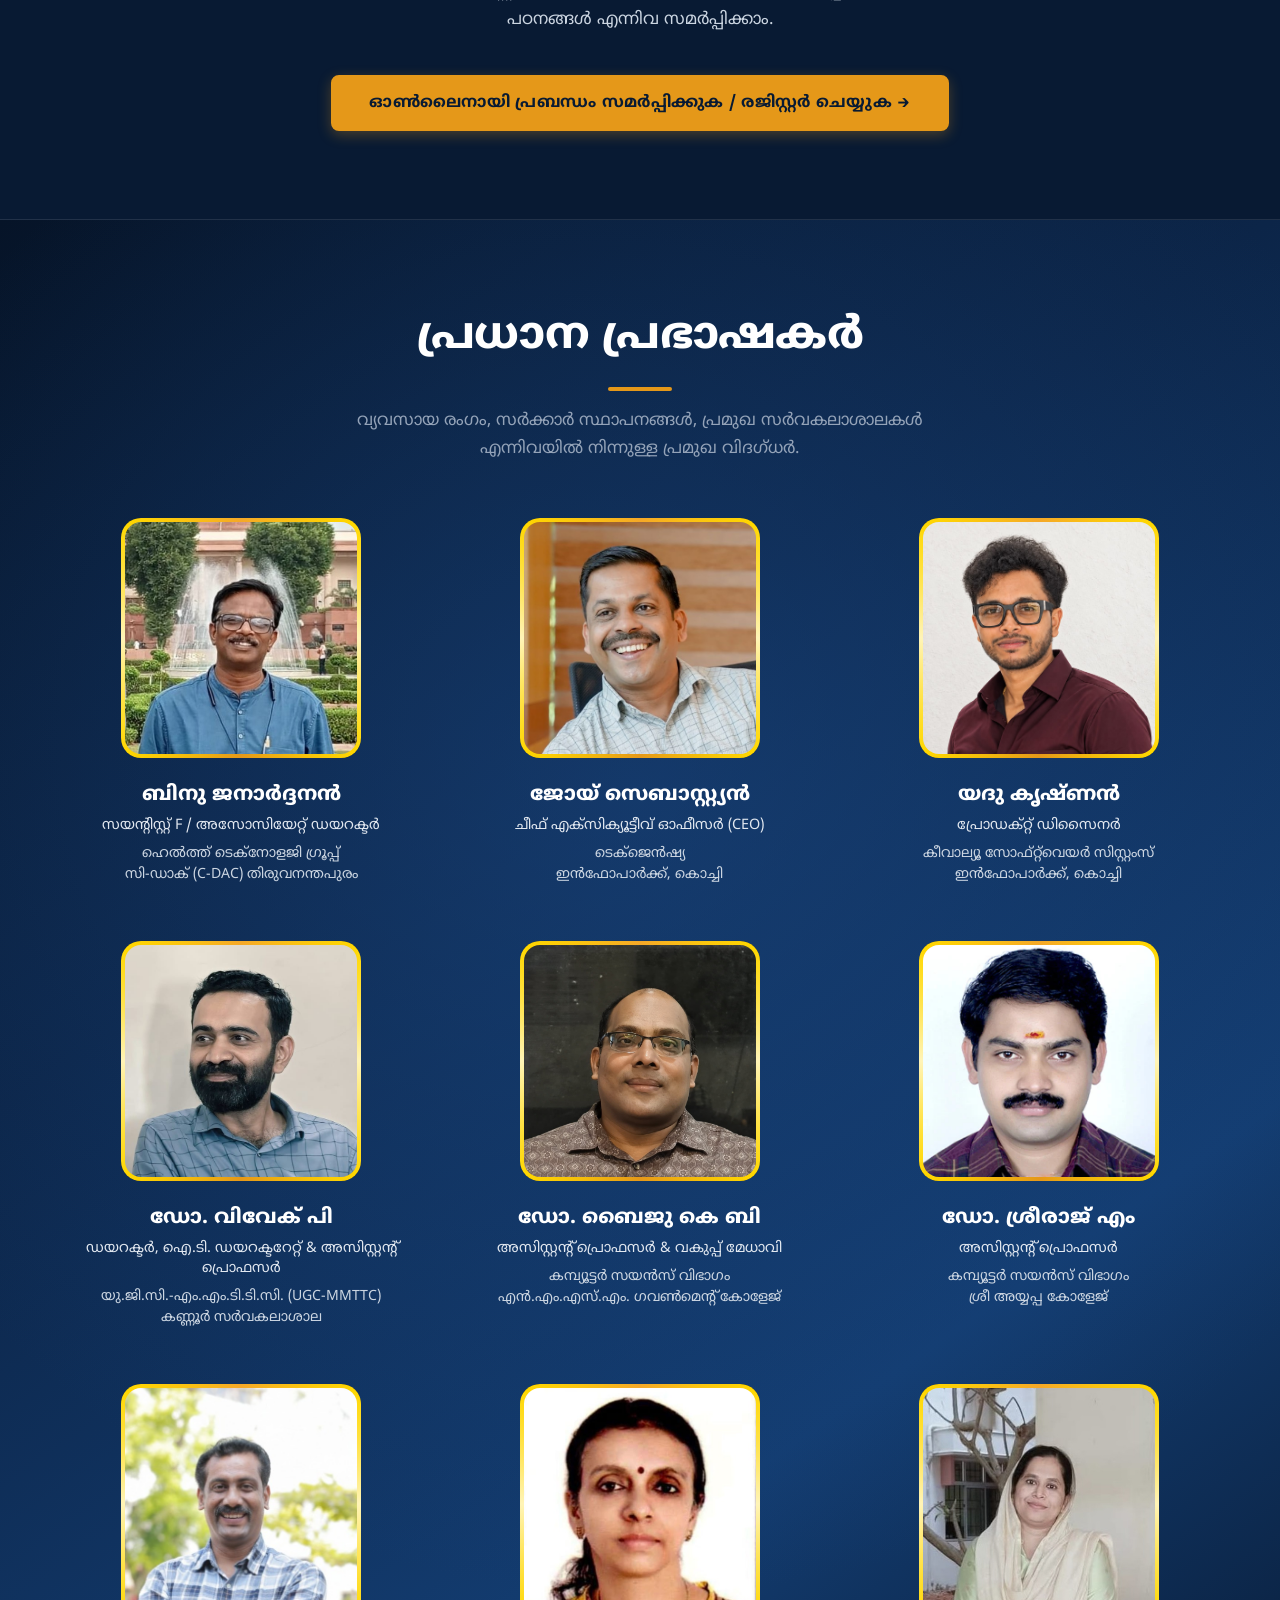
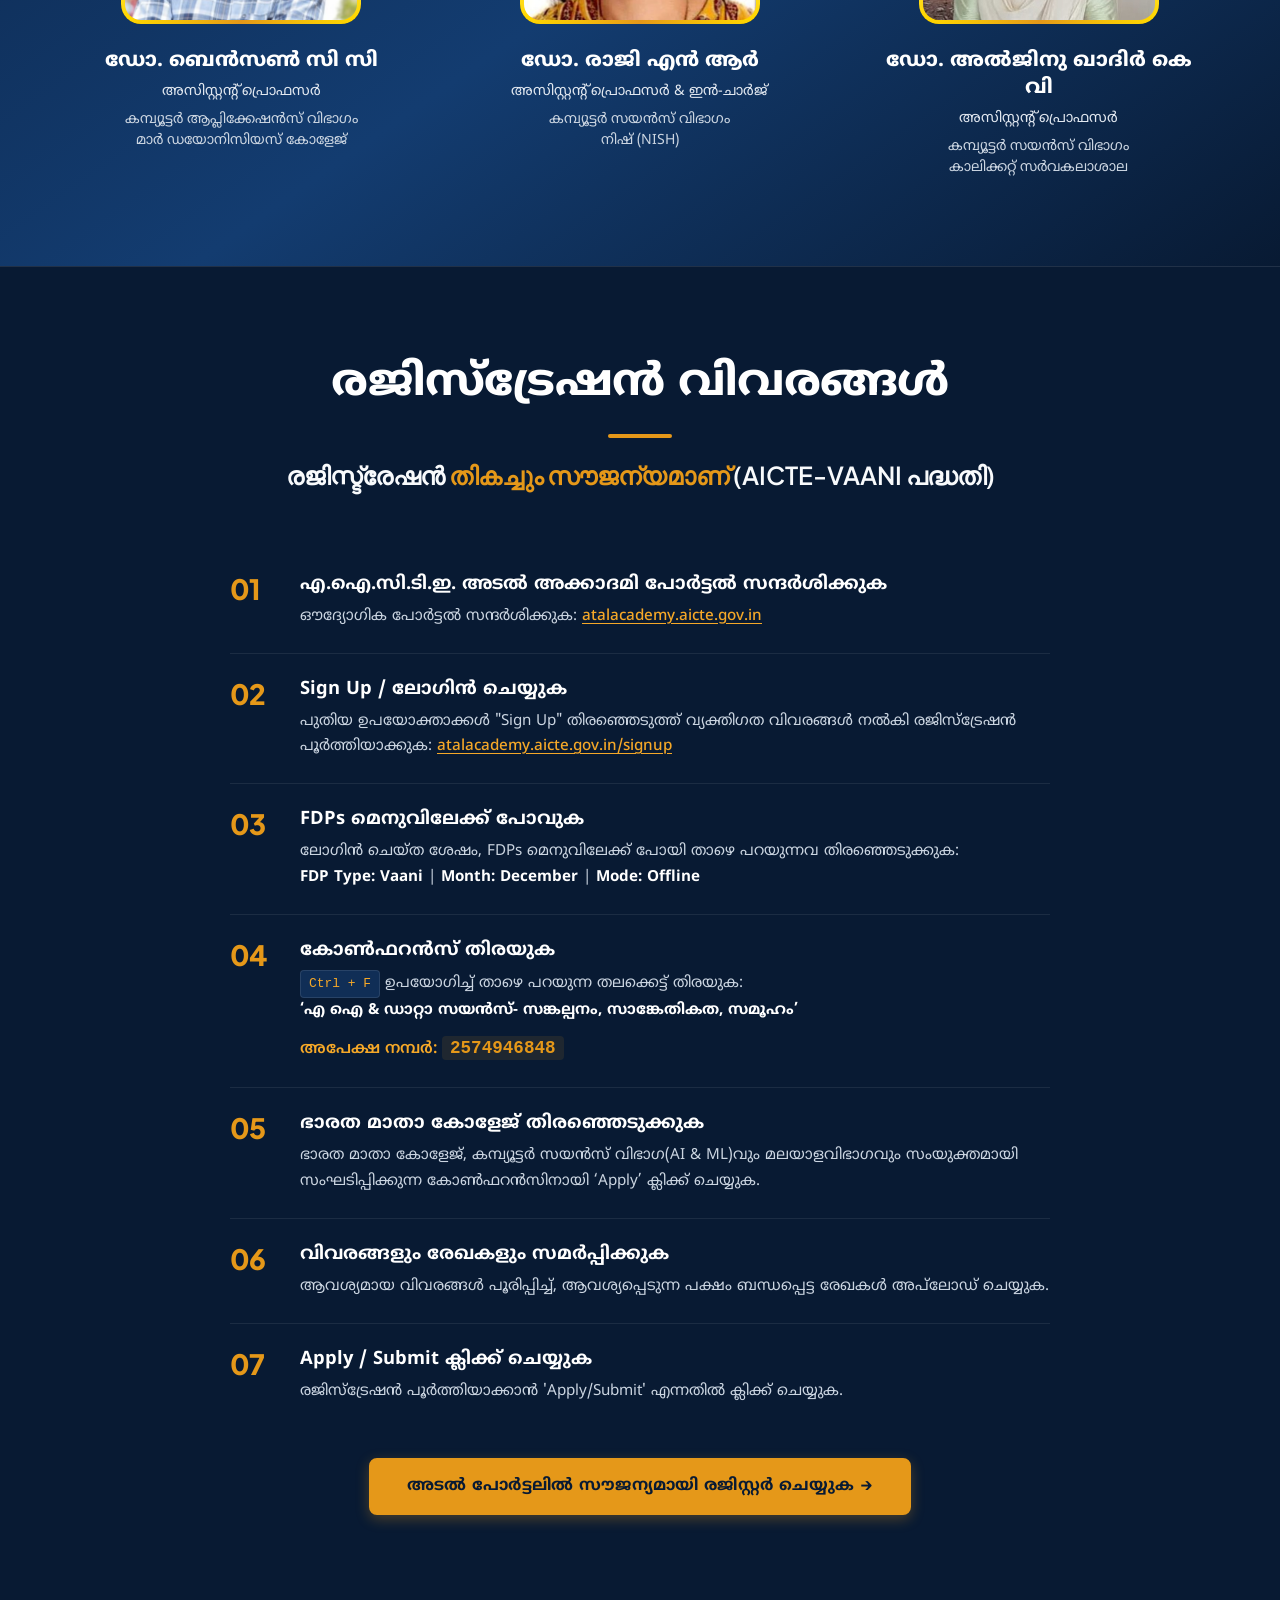
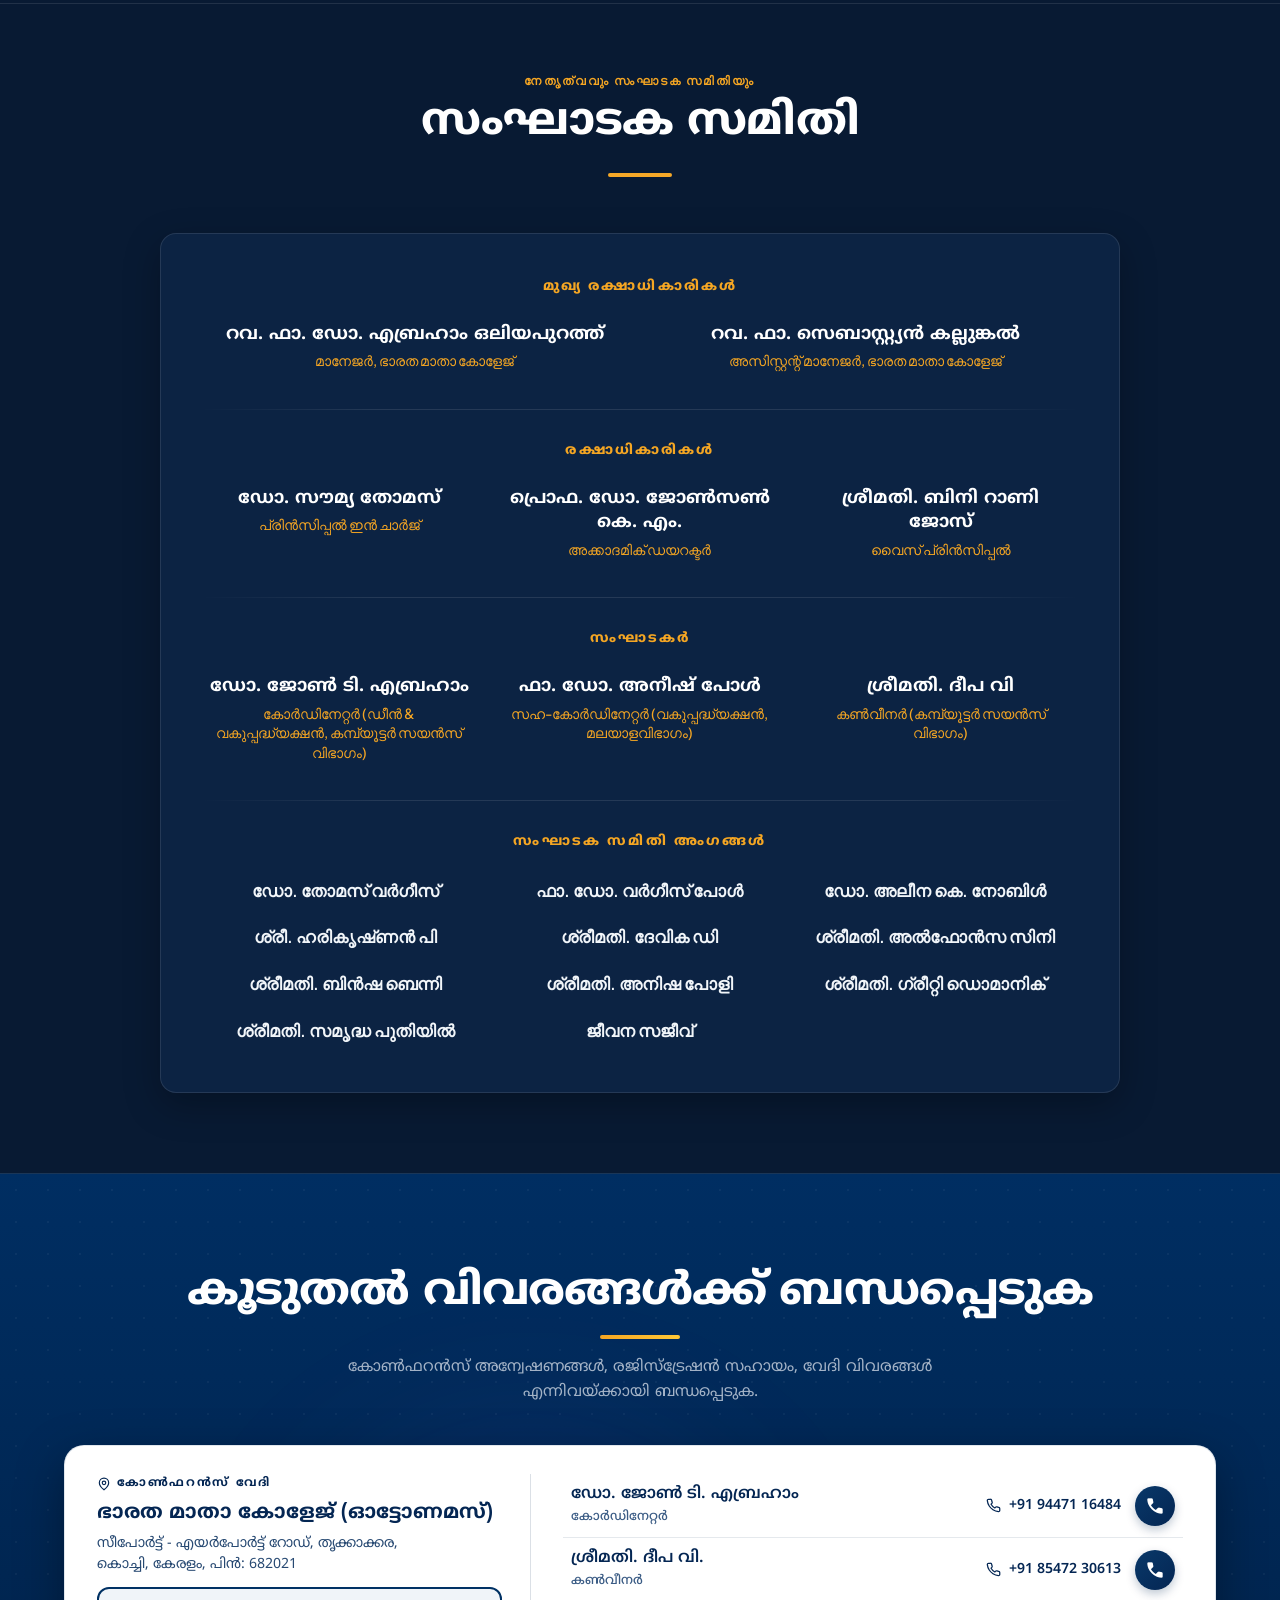
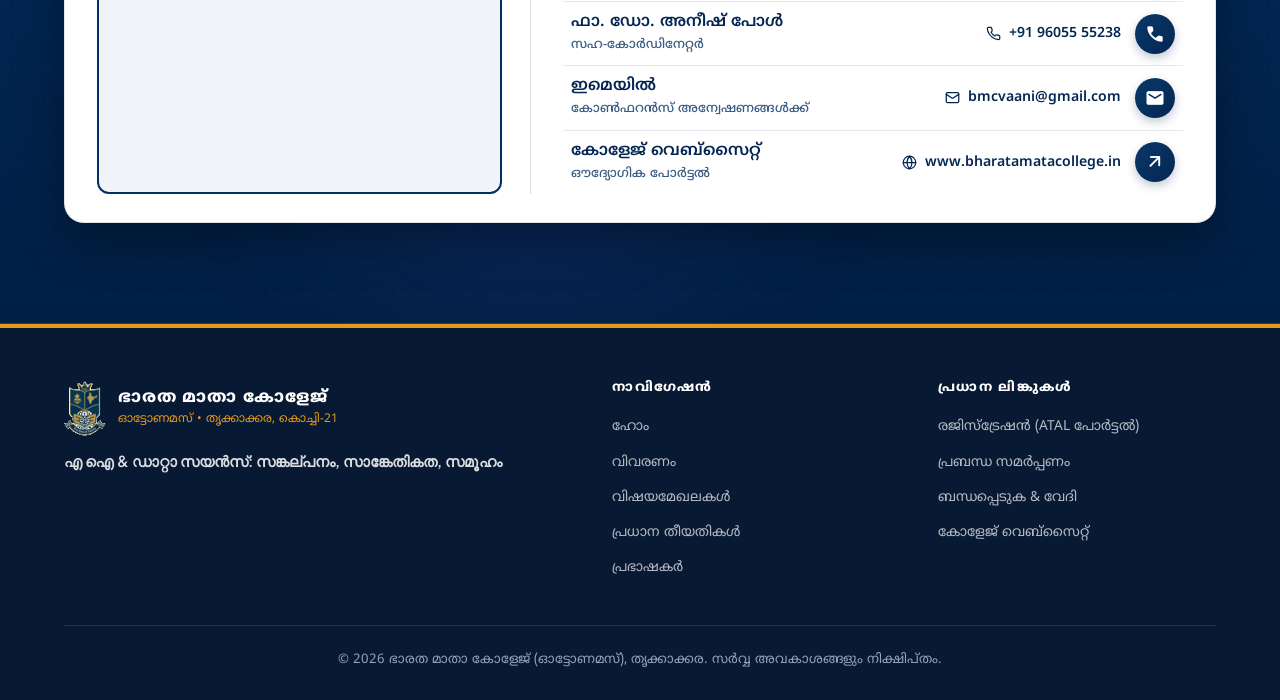
==== commit 71c9f56c: "Fix countdown seconds text alignment and clipping in Malayalam and English by removing card overflow" ====
--- a/index.html
+++ b/index.html
@@ -27,7 +27,7 @@
     rel="stylesheet" />
   <link rel="stylesheet"
     href="https://fonts.googleapis.com/css2?family=Material+Symbols+Rounded:opsz,wght,FILL,GRAD@20..48,100..700,0..1,-50..200" />
-  <link rel="stylesheet" href="style.css?v=2.5" />
+  <link rel="stylesheet" href="style.css?v=2.6" />
 </head>
 <!-- ========================================================================== -->
 <!-- >>>>> END PART 00: DOCUMENT HEAD & METADATA <<<<< -->
@@ -1455,7 +1455,7 @@
   <!-- >>>>> END PART 15: FOOTER <<<<< -->
   <!-- ========================================================================== -->
 
-  <script src="script.js?v=2.5"></script>
+  <script src="script.js?v=2.6"></script>
 </body>
 
 </html>
--- a/style.css
+++ b/style.css
@@ -107,6 +107,18 @@
 html[lang="ml"] .hero__overline {
   letter-spacing: 0.06em;
   font-family: var(--font-malayalam);
+}
+
+html[lang="ml"] .cd-label {
+  font-family: var(--font-malayalam) !important;
+  letter-spacing: 0 !important;
+  text-indent: 0 !important;
+  margin-right: 0 !important;
+  text-transform: none !important;
+  font-size: clamp(0.70rem, 0.85vw, 0.78rem);
+  line-height: 1.35;
+  white-space: nowrap;
+  overflow: visible;
 }
 
 /* ─── CSS RESET & GLOBALS ────────────────────────────────────────── */
@@ -1306,8 +1318,8 @@
   flex-direction: column;
   align-items: center;
   justify-content: center;
-  width: clamp(96px, 12.5vw, 140px);
-  padding: 1.5rem 1rem 1.15rem;
+  width: clamp(108px, 13.5vw, 150px);
+  padding: 1.45rem 0.5rem 1.15rem;
   background: linear-gradient(165deg, rgba(16, 42, 77, 0.75) 0%, rgba(6, 20, 38, 0.92) 100%);
   border: 1px solid rgba(229, 152, 25, 0.28);
   border-radius: 16px;
@@ -1319,7 +1331,8 @@
     inset 0 1px 0 rgba(255, 255, 255, 0.12);
   transition: transform 0.3s ease, border-color 0.3s ease, box-shadow 0.3s ease;
   user-select: none;
-  overflow: hidden;
+  overflow: visible;
+  box-sizing: border-box;
 }
 
 .cd-card:hover {
@@ -1385,7 +1398,8 @@
   font-family: var(--font-heading);
   font-size: clamp(0.68rem, 0.85vw, 0.78rem);
   font-weight: 700;
-  letter-spacing: 0.14em;
+  letter-spacing: 0.12em;
+  text-indent: 0.12em;
   color: var(--gold-light, #f5a828);
   text-transform: uppercase;
   padding-top: 0.65rem;
@@ -1393,6 +1407,8 @@
   width: 100%;
   text-align: center;
   white-space: nowrap;
+  box-sizing: border-box;
+  overflow: visible;
 }
 
 /* ─── COLON / DOT SEPARATORS ─────────────────────────────────────── */
@@ -1521,9 +1537,10 @@
   }
 
   .cd-card {
-    width: clamp(68px, 20vw, 82px);
-    padding: 0.95rem 0.35rem 0.75rem;
+    width: clamp(76px, 20vw, 92px);
+    padding: 0.95rem 0.3rem 0.75rem;
     border-radius: 12px;
+    overflow: visible;
   }
 
   .cd-digit-box {
@@ -1536,9 +1553,16 @@
   }
 
   .cd-label {
-    font-size: 0.62rem;
+    font-size: 0.64rem;
     letter-spacing: 0.08em;
+    text-indent: 0.08em;
     padding-top: 0.45rem;
+  }
+
+  html[lang="ml"] .cd-label {
+    font-size: 0.65rem !important;
+    letter-spacing: 0 !important;
+    text-indent: 0 !important;
   }
 
   .cd-sep {
@@ -4792,9 +4816,10 @@
   }
 
   .cd-card {
-    width: clamp(70px, 21vw, 84px);
-    padding: 1.05rem 0.35rem 0.85rem;
+    width: clamp(72px, 21.5vw, 88px);
+    padding: 1.05rem 0.25rem 0.85rem;
     border-radius: 12px;
+    overflow: visible;
   }
 
   .cd-digit-box {
@@ -4807,10 +4832,17 @@
   }
 
   .cd-label {
-    font-size: 0.74rem;
+    font-size: 0.72rem;
     font-weight: 700;
-    letter-spacing: 0.1em;
+    letter-spacing: 0.08em;
+    text-indent: 0.08em;
     padding-top: 0.5rem;
+  }
+
+  html[lang="ml"] .cd-label {
+    font-size: clamp(0.58rem, 2.1vw, 0.68rem) !important;
+    letter-spacing: 0 !important;
+    text-indent: 0 !important;
   }
 
   .cd-sep {
@@ -5749,9 +5781,10 @@
   }
 
   .cd-card {
-    width: clamp(60px, 19vw, 68px);
-    padding: 0.85rem 0.25rem 0.7rem;
+    width: clamp(64px, 20vw, 72px);
+    padding: 0.85rem 0.2rem 0.7rem;
     border-radius: 10px;
+    overflow: visible;
   }
 
   .cd-digit-box {
@@ -5764,9 +5797,16 @@
   }
 
   .cd-label {
-    font-size: 0.65rem;
+    font-size: 0.62rem;
     letter-spacing: 0.06em;
+    text-indent: 0.06em;
     padding-top: 0.4rem;
+  }
+
+  html[lang="ml"] .cd-label {
+    font-size: 0.54rem !important;
+    letter-spacing: 0 !important;
+    text-indent: 0 !important;
   }
 
   .cd-sep {
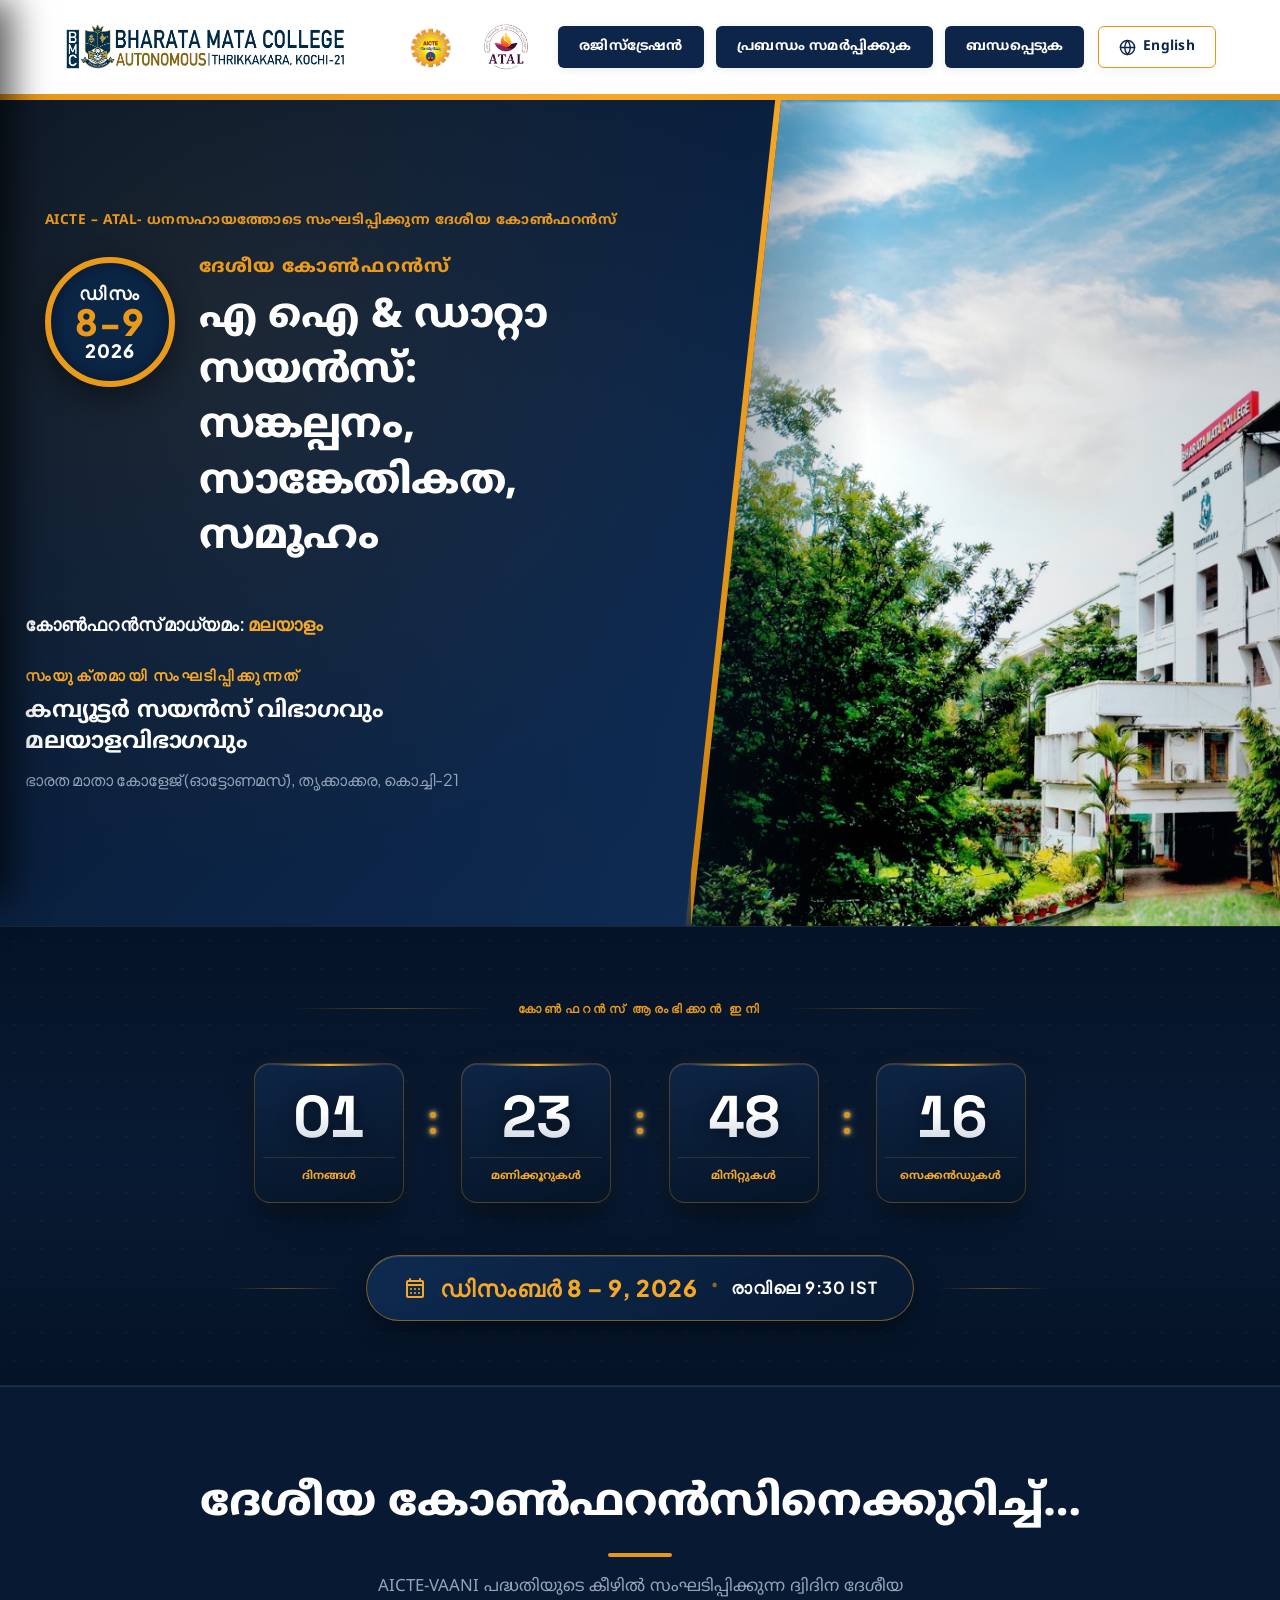
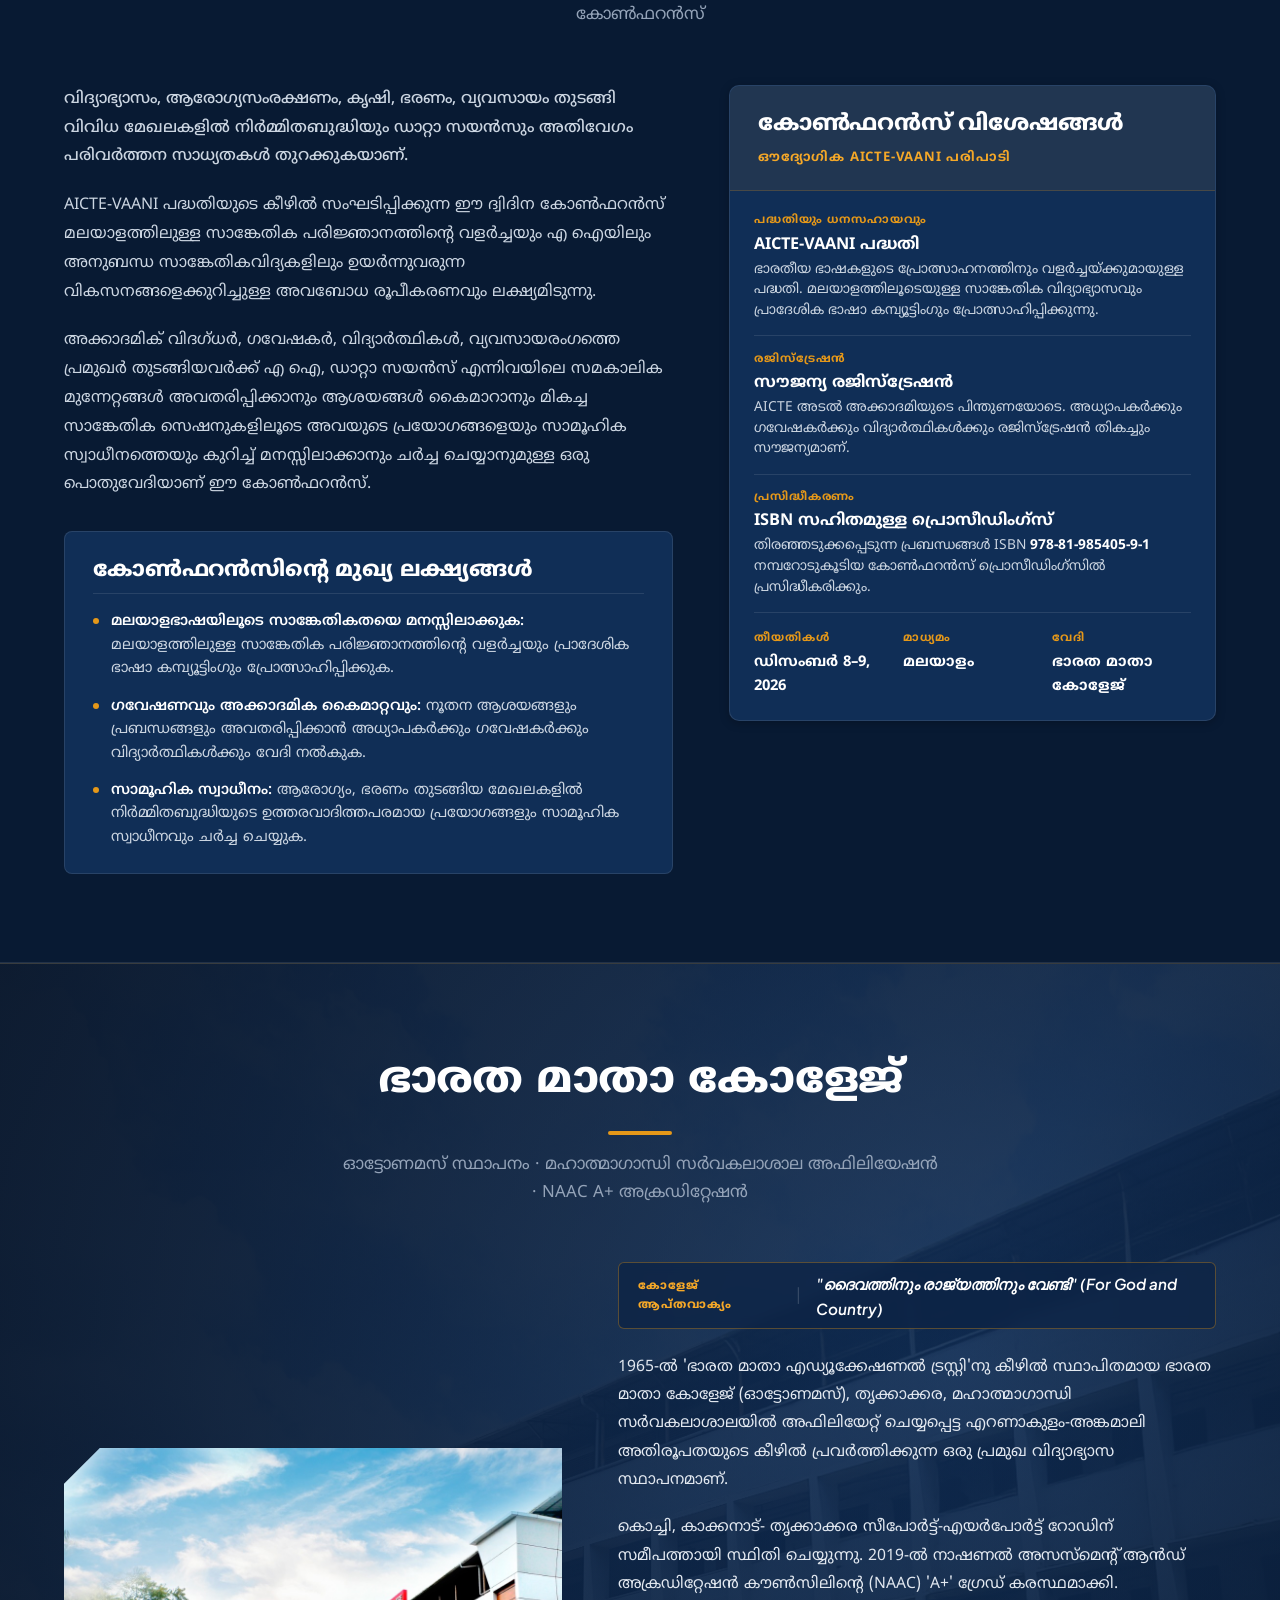
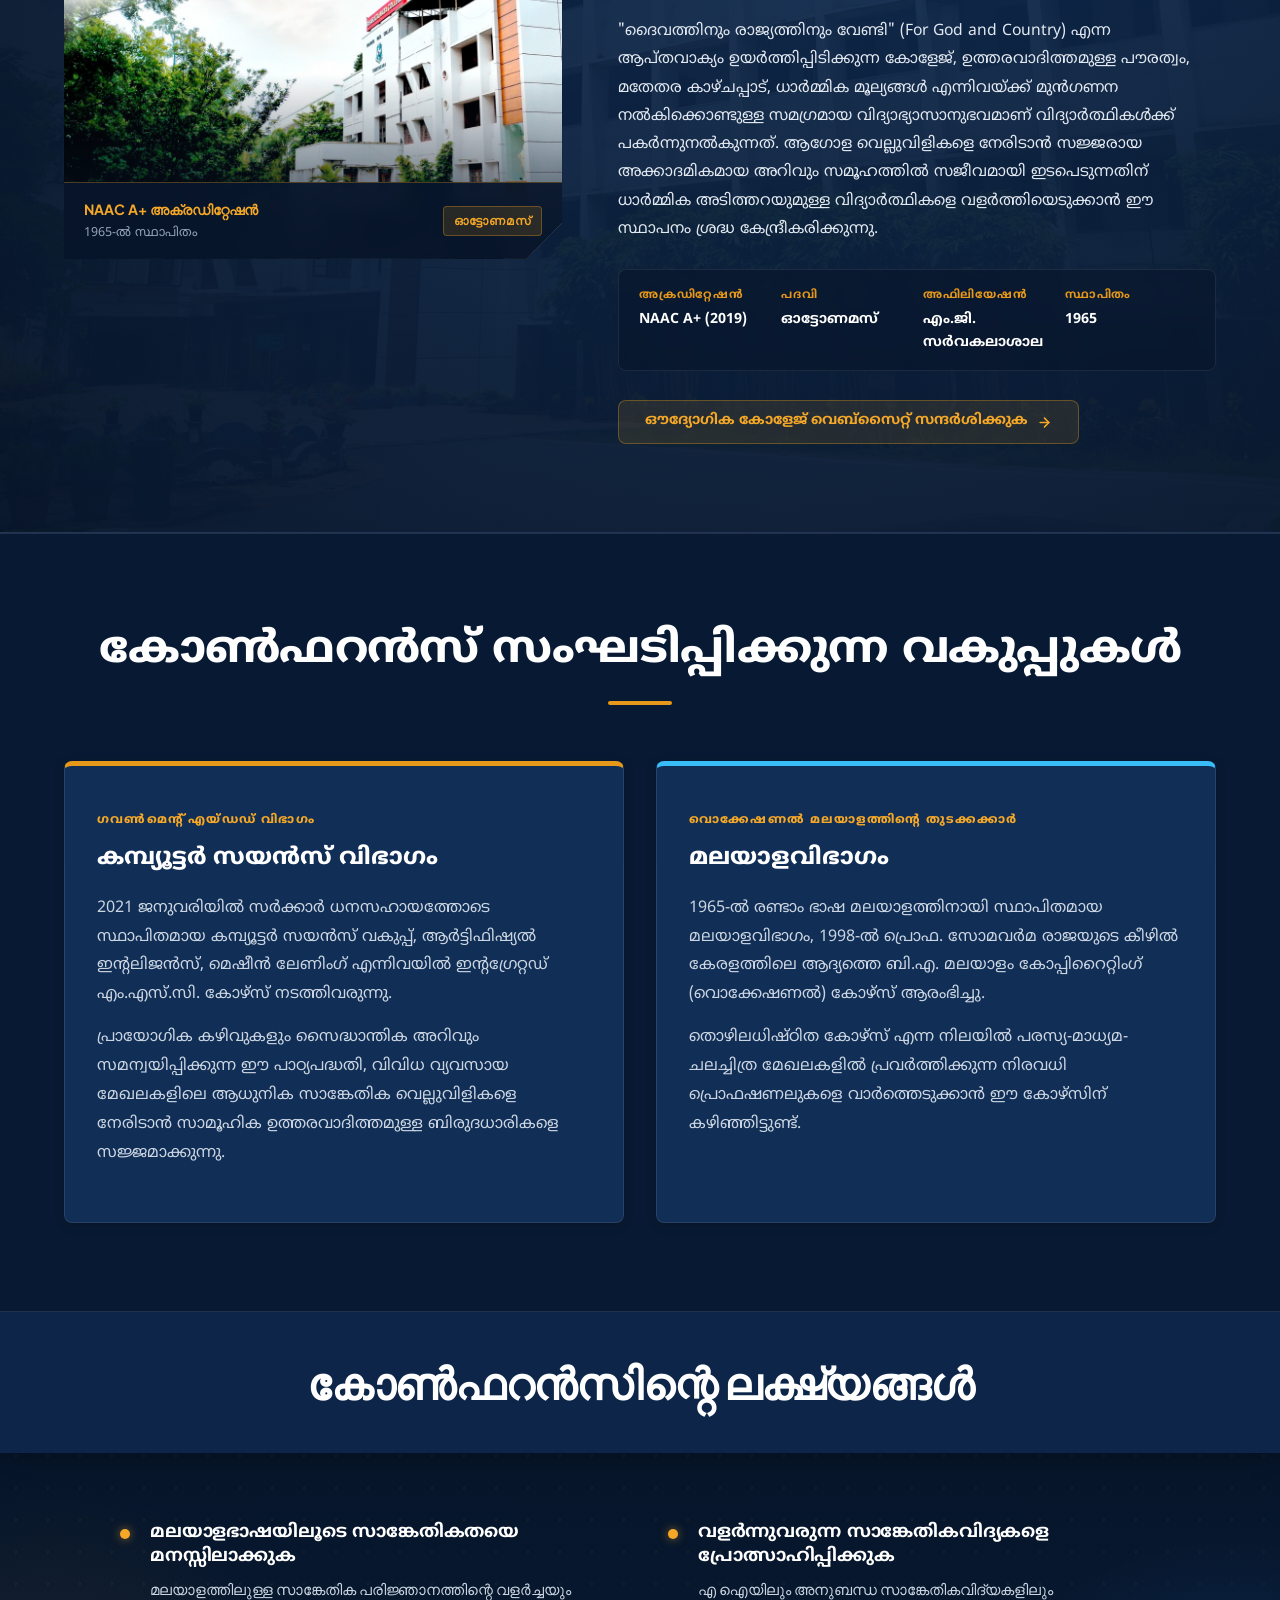
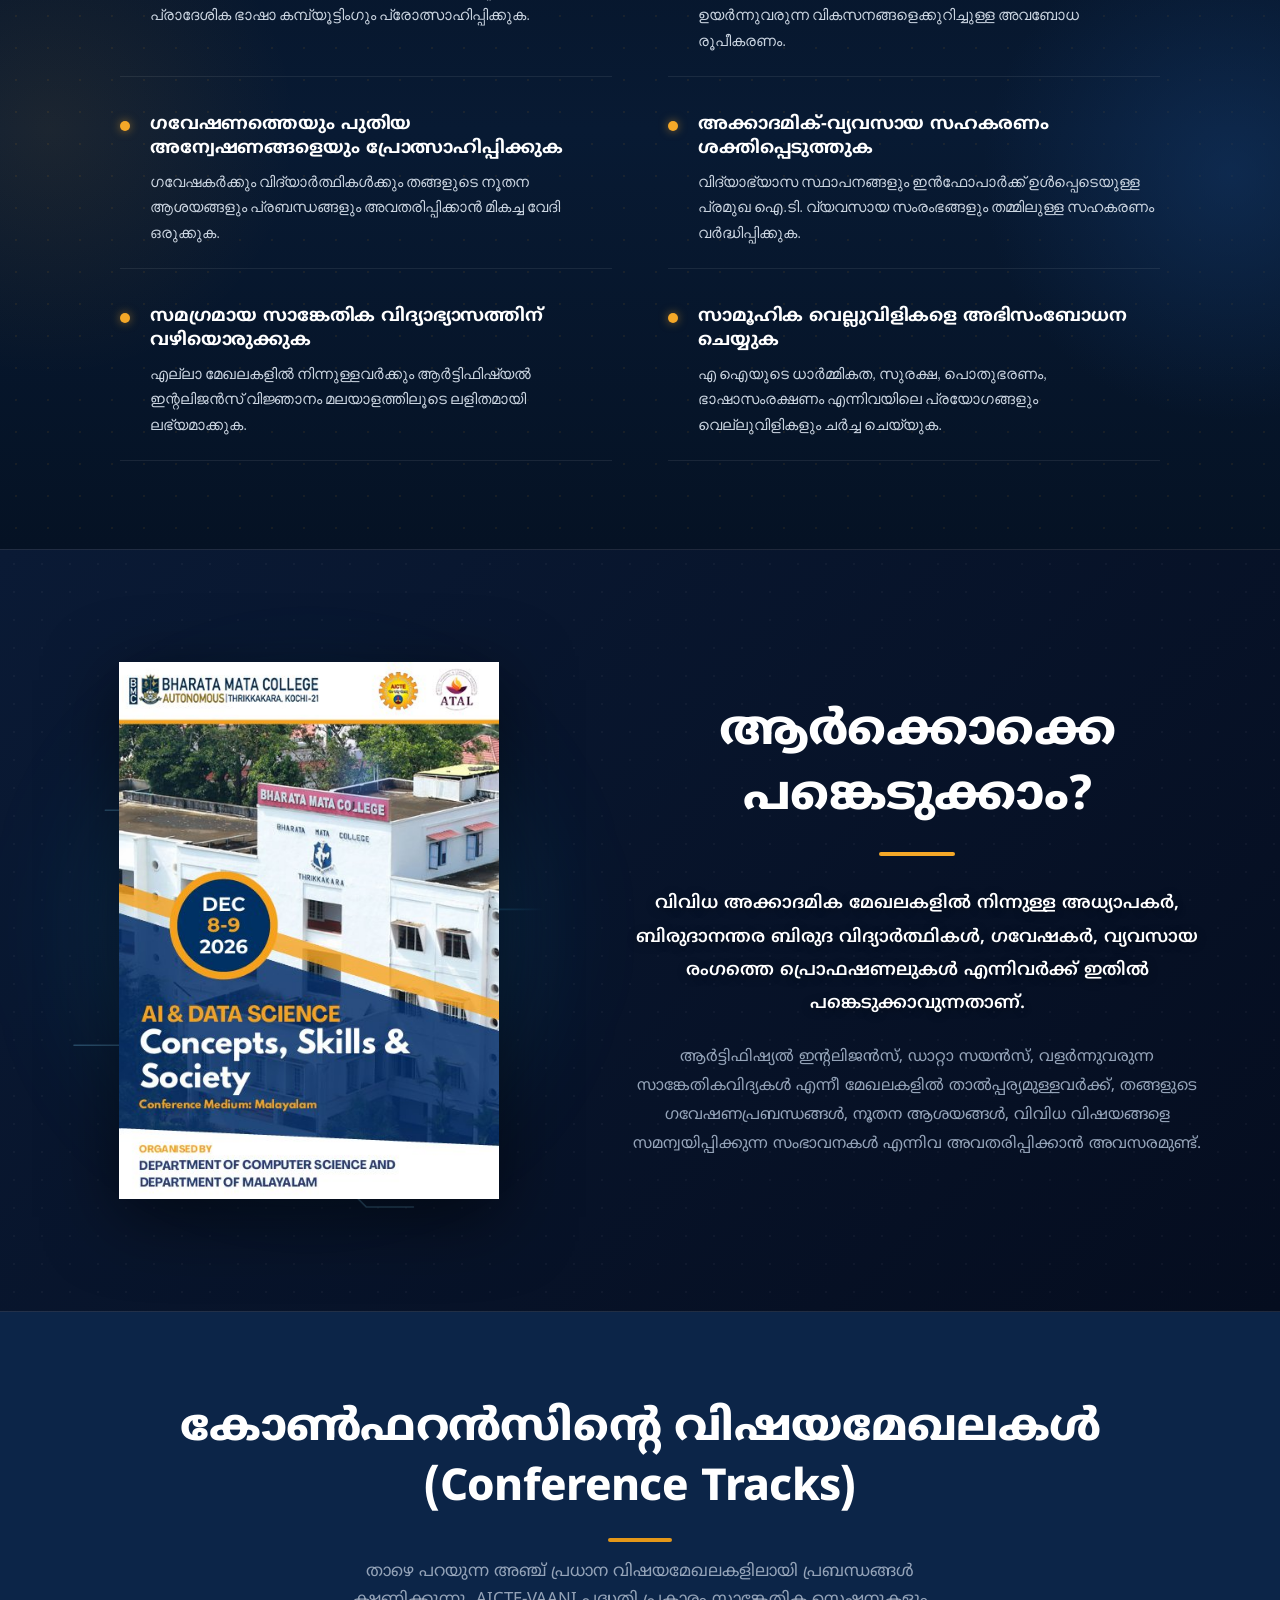
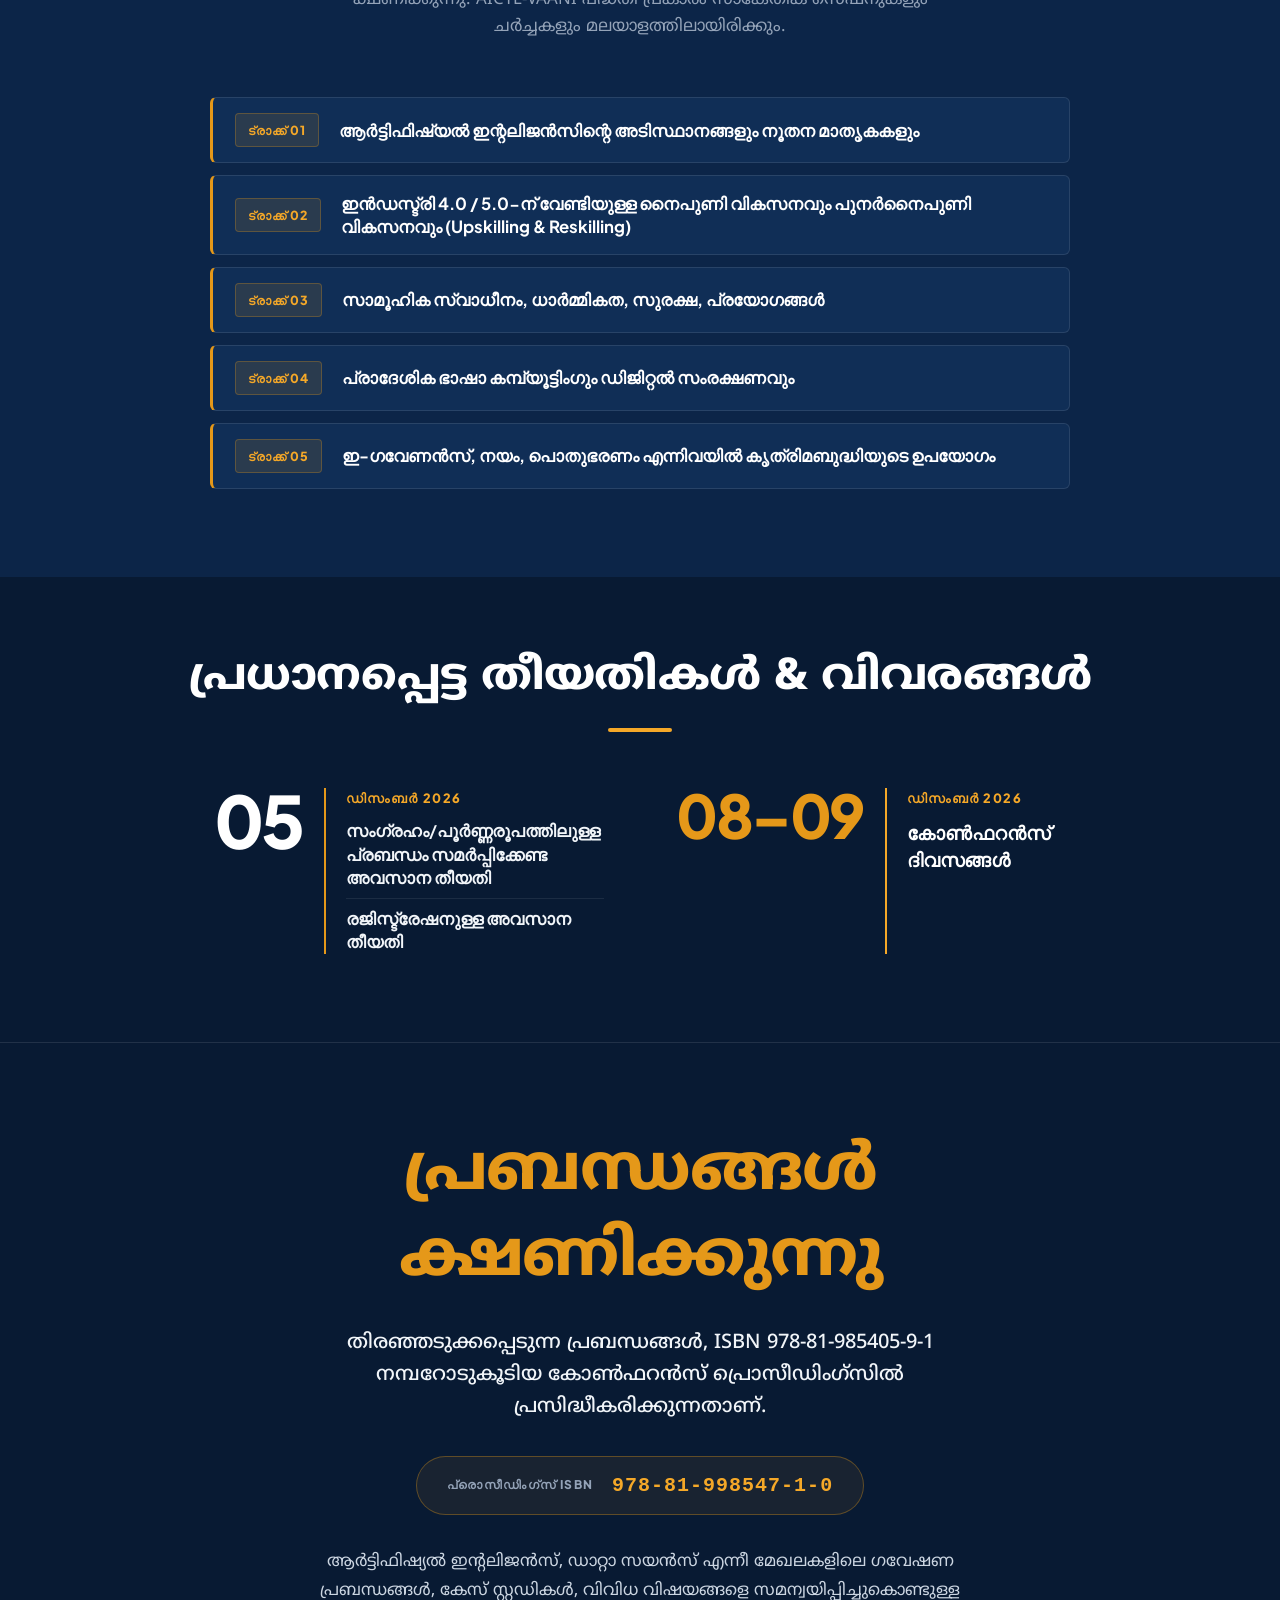
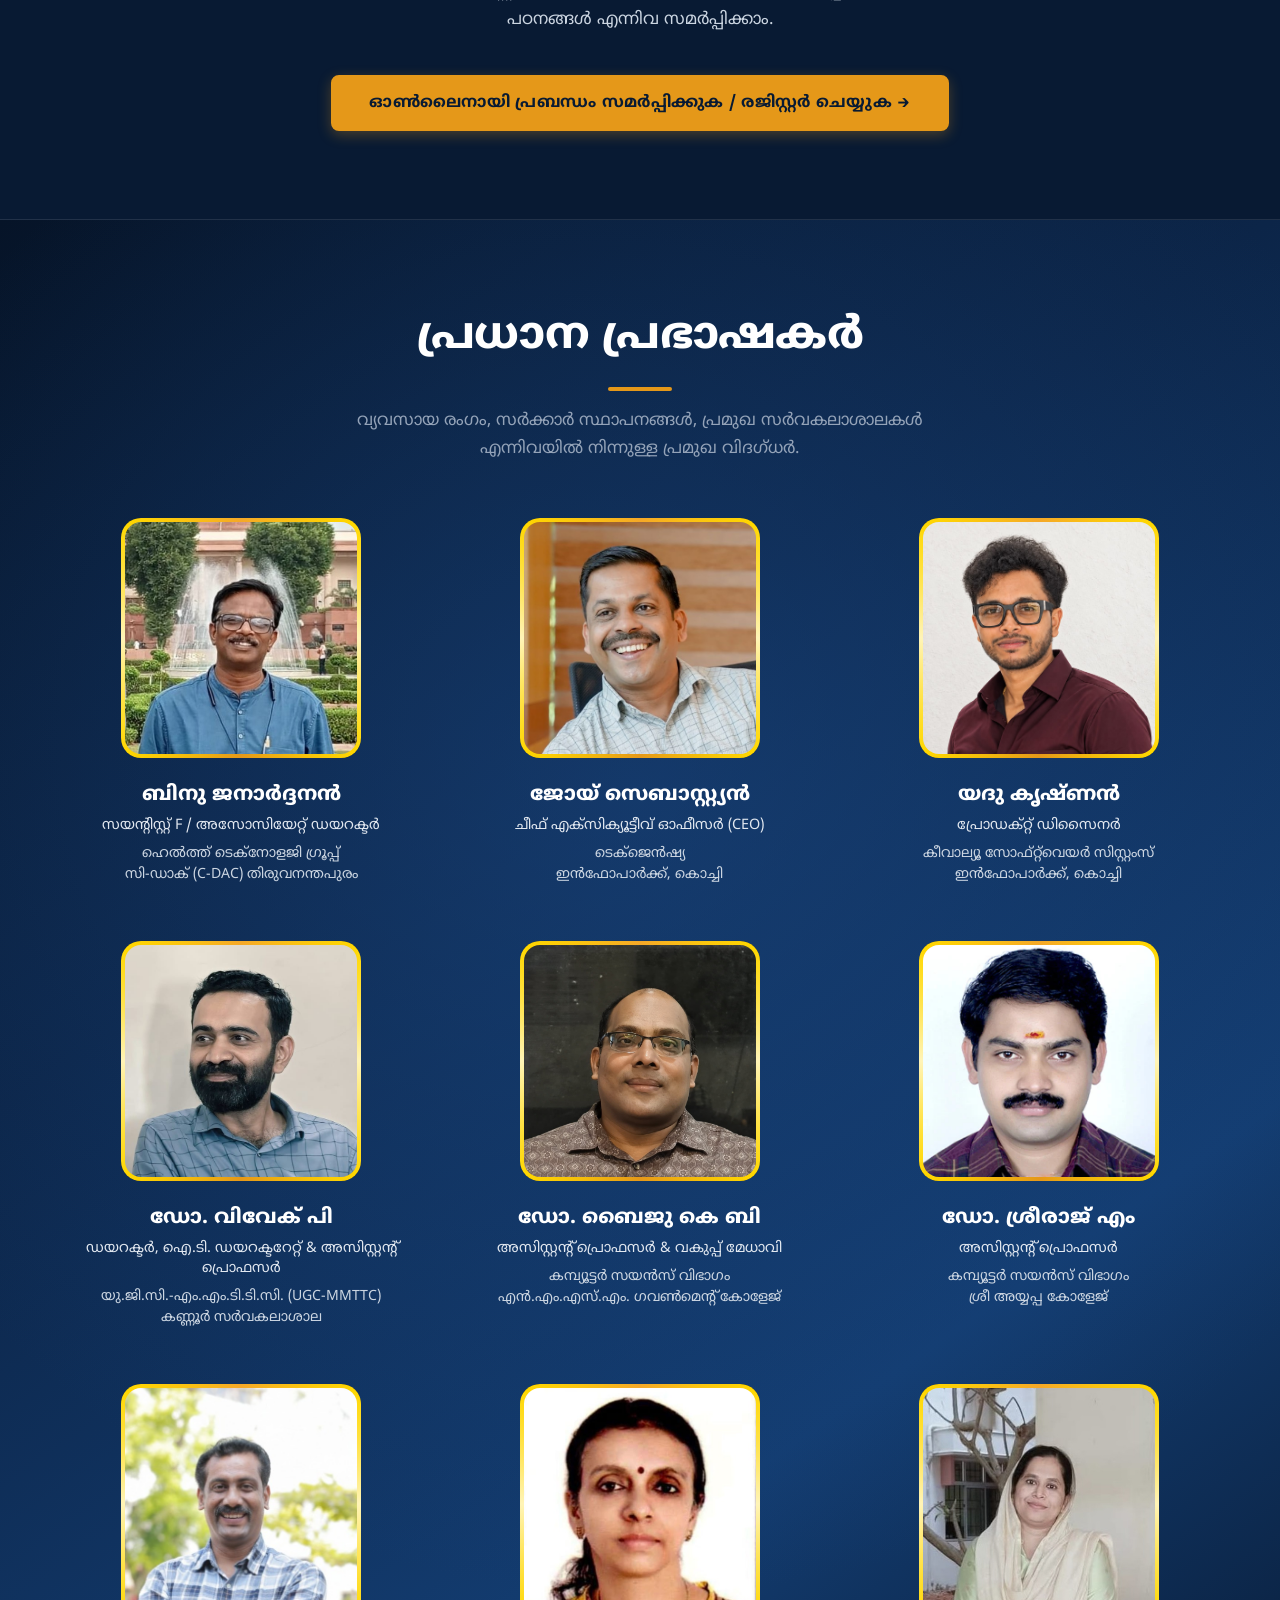
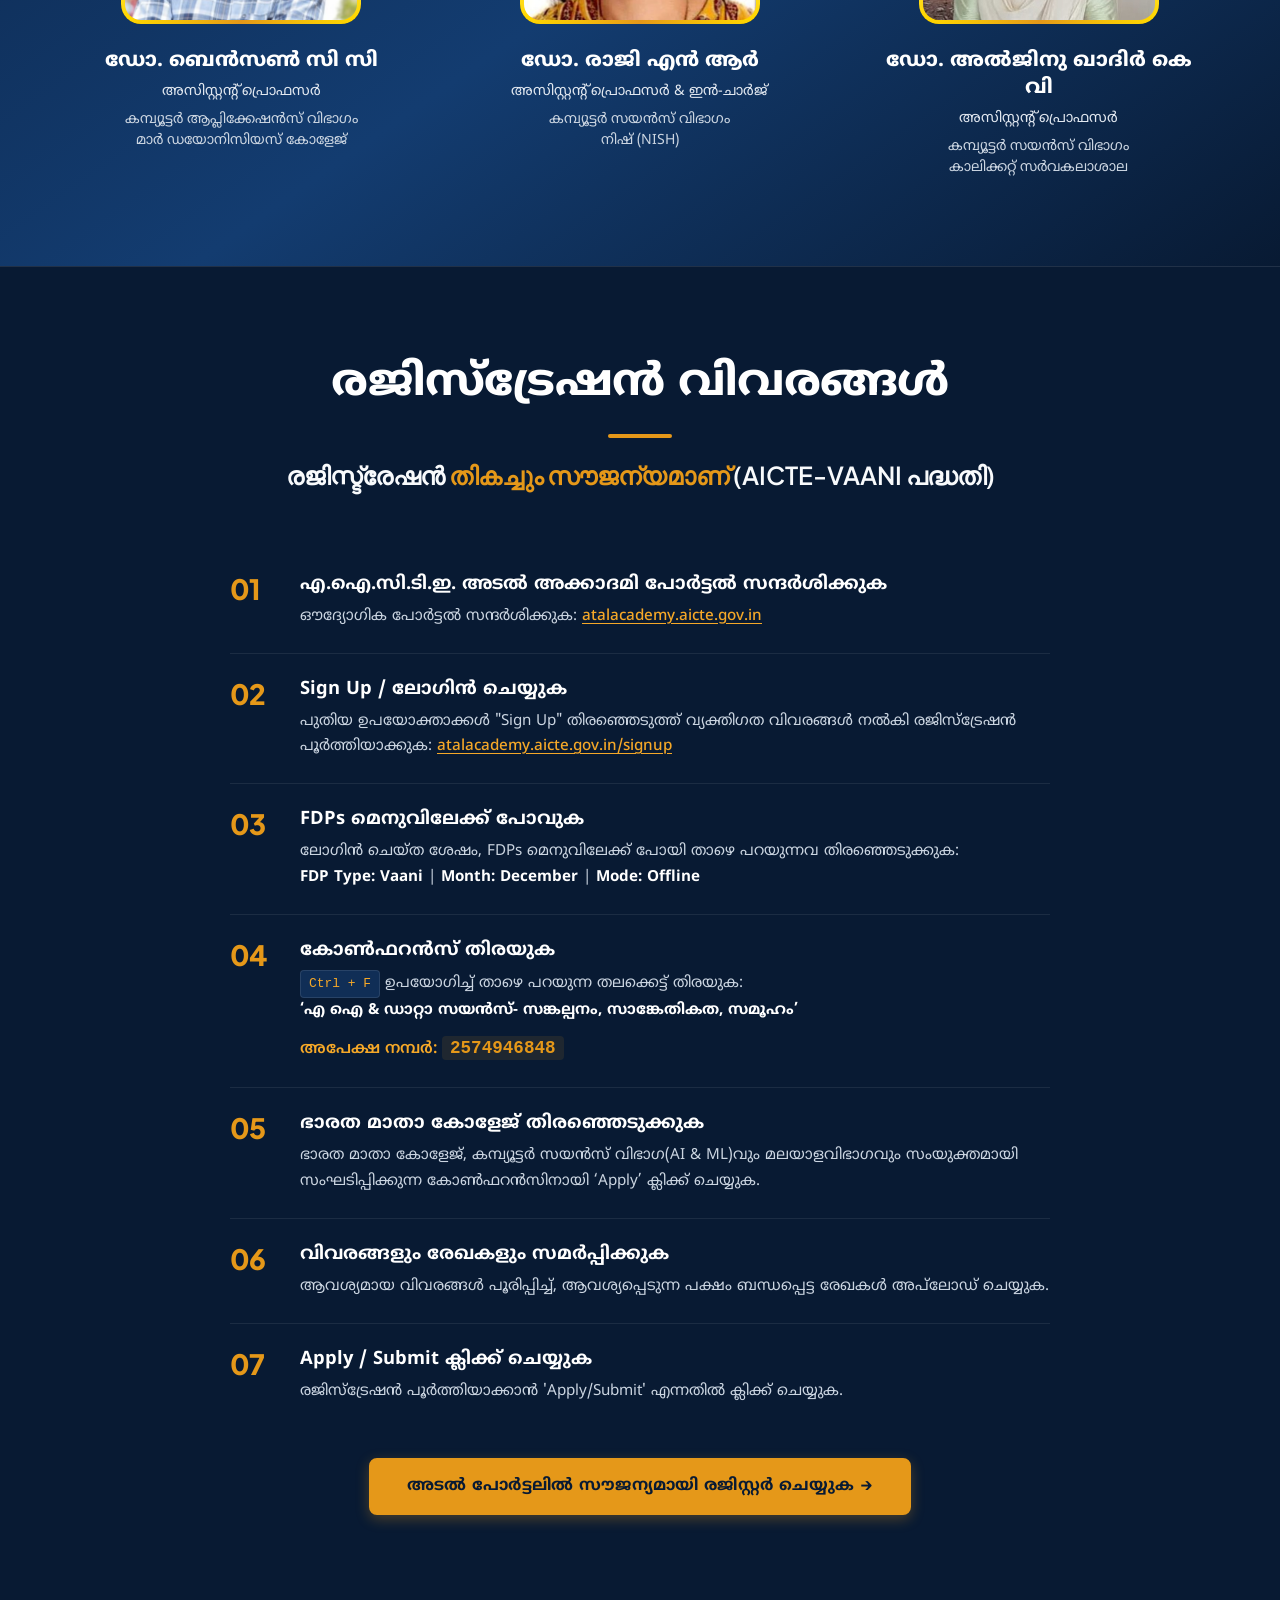
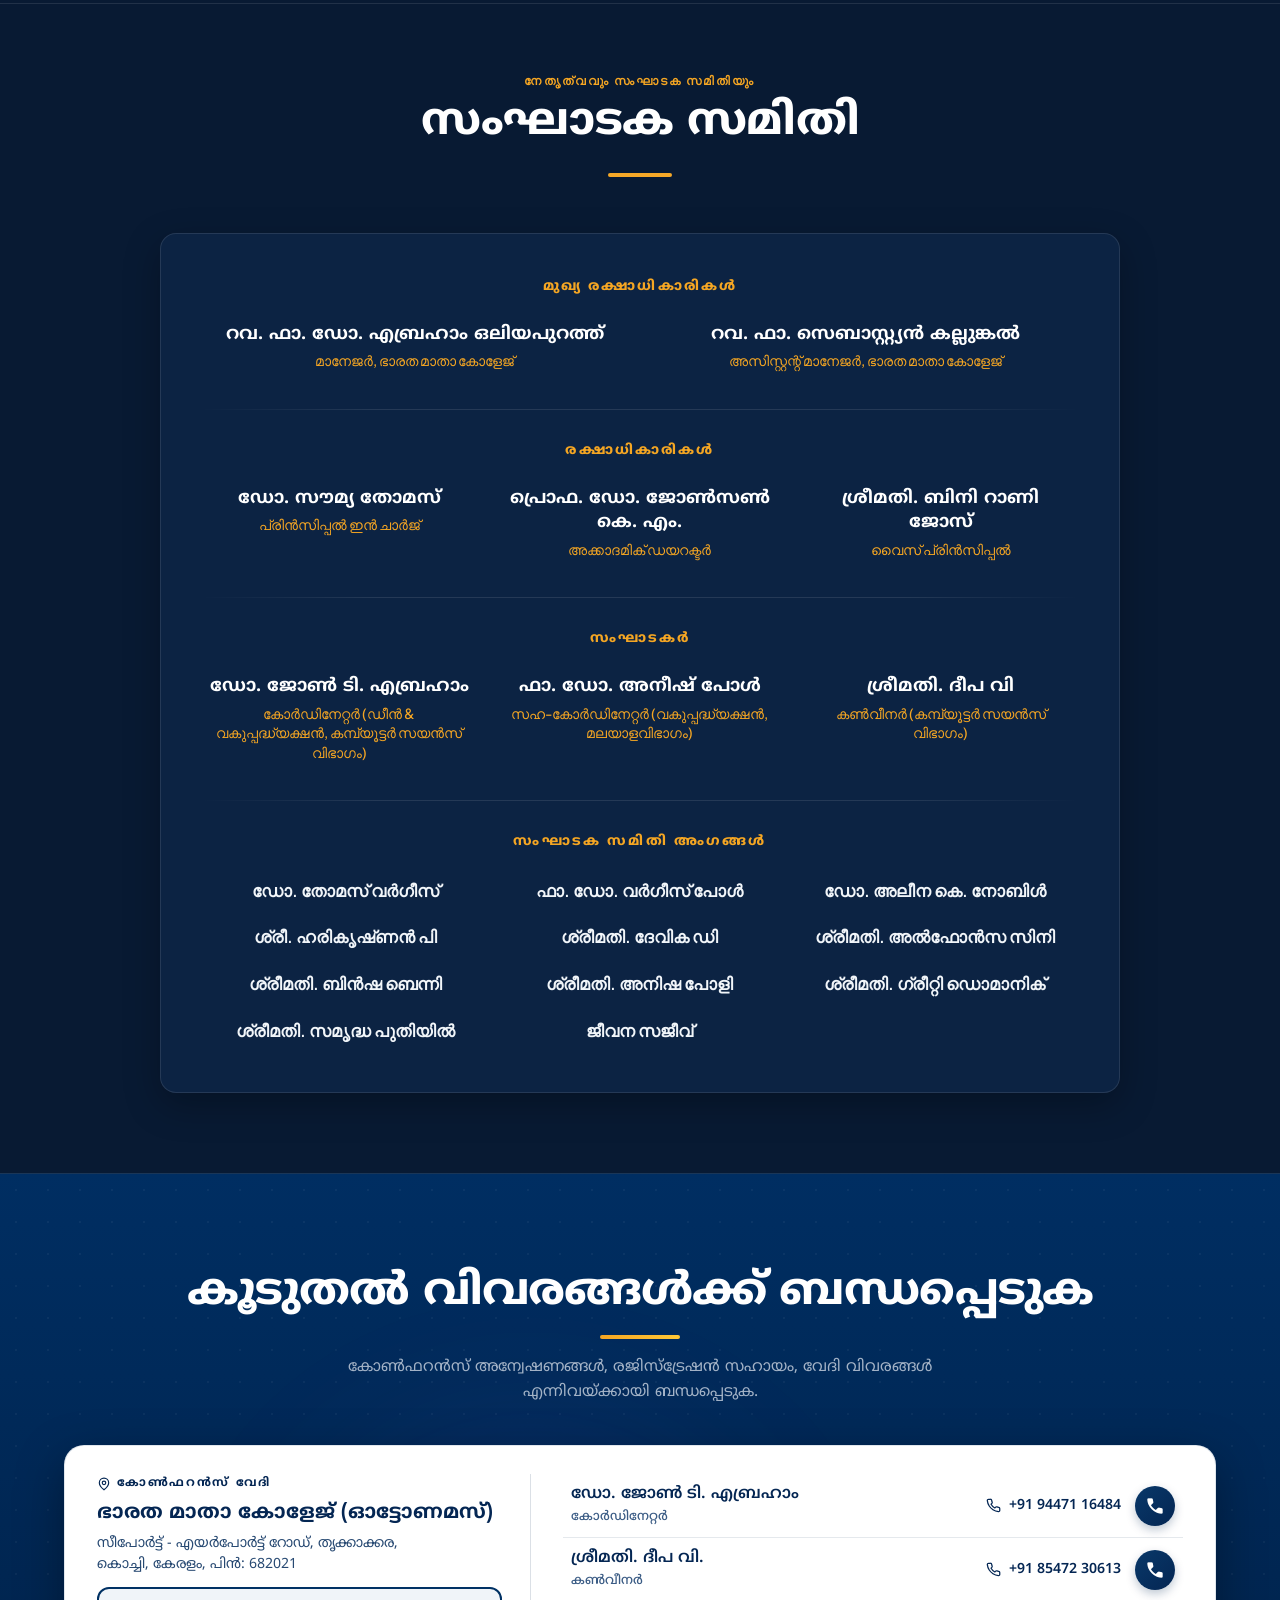
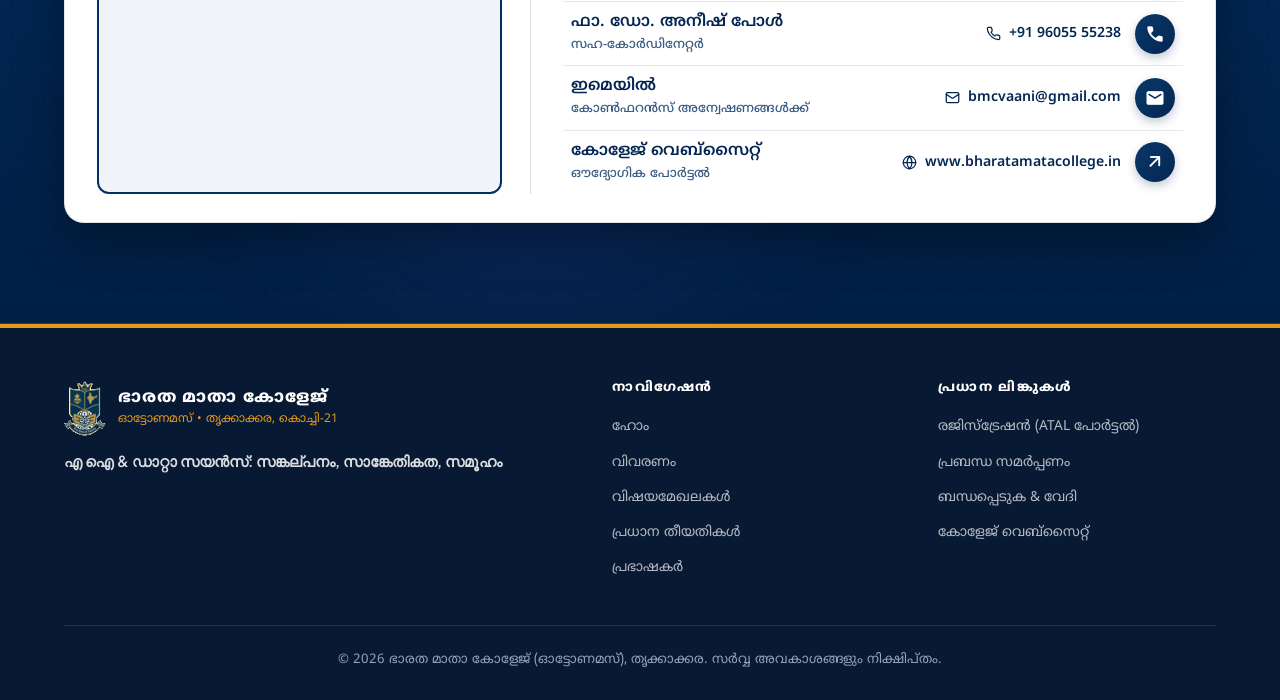
==== commit db1a7d72: "Update index.html" ====
--- a/index.html
+++ b/index.html
@@ -417,7 +417,7 @@
                 <span class="info-label" data-i18n="about_card3_label">പ്രസിദ്ധീകരണം</span>
                 <h4 class="info-heading" data-i18n="about_card3_heading">ISBN സഹിതമുള്ള പ്രൊസീഡിംഗ്സ്</h4>
                 <p class="info-text" data-i18n="about_card3_text">
-                  തിരഞ്ഞടുക്കപ്പെടുന്ന പ്രബന്ധങ്ങൾ ISBN <strong>978-81-985405-9-1</strong> നമ്പറോടുകൂടിയ കോൺഫറൻസ് പ്രൊസീഡിംഗ്‌സിൽ പ്രസിദ്ധീകരിക്കും.
+                  തിരഞ്ഞടുക്കപ്പെടുന്ന പ്രബന്ധങ്ങൾ ISBN <strong>978-81-998547-1-0</strong> നമ്പറോടുകൂടിയ കോൺഫറൻസ് പ്രൊസീഡിംഗ്‌സിൽ പ്രസിദ്ധീകരിക്കും.
                 </p>
               </div>
 
@@ -857,12 +857,12 @@
       <div class="cfp-wrap text-center">
         <h2 class="cfp-title" data-i18n="cfp_title">പ്രബന്ധങ്ങൾ ക്ഷണിക്കുന്നു</h2>
         <p class="cfp-lead" data-i18n="cfp_lead">
-          തിരഞ്ഞടുക്കപ്പെടുന്ന പ്രബന്ധങ്ങൾ, ISBN 978-81-985405-9-1 നമ്പറോടുകൂടിയ കോൺഫറൻസ് പ്രൊസീഡിംഗ്‌സിൽ പ്രസിദ്ധീകരിക്കുന്നതാണ്.
+          തിരഞ്ഞടുക്കപ്പെടുന്ന പ്രബന്ധങ്ങൾ, ISBN 978-81-998547-1-0 നമ്പറോടുകൂടിയ കോൺഫറൻസ് പ്രൊസീഡിംഗ്‌സിൽ പ്രസിദ്ധീകരിക്കുന്നതാണ്.
         </p>
 
         <div class="isbn-highlight-bar">
           <span class="isbn-label" data-i18n="isbn_label">പ്രൊസീഡിംഗ്സ് ISBN</span>
-          <span class="isbn-code">978-81-985405-9-1</span>
+          <span class="isbn-code">978-81-998547-1-0</span>
         </div>
 
         <p class="cfp-text" data-i18n="cfp_text">
@@ -1458,4 +1458,4 @@
   <script src="script.js?v=2.6"></script>
 </body>
 
-</html>+</html>
